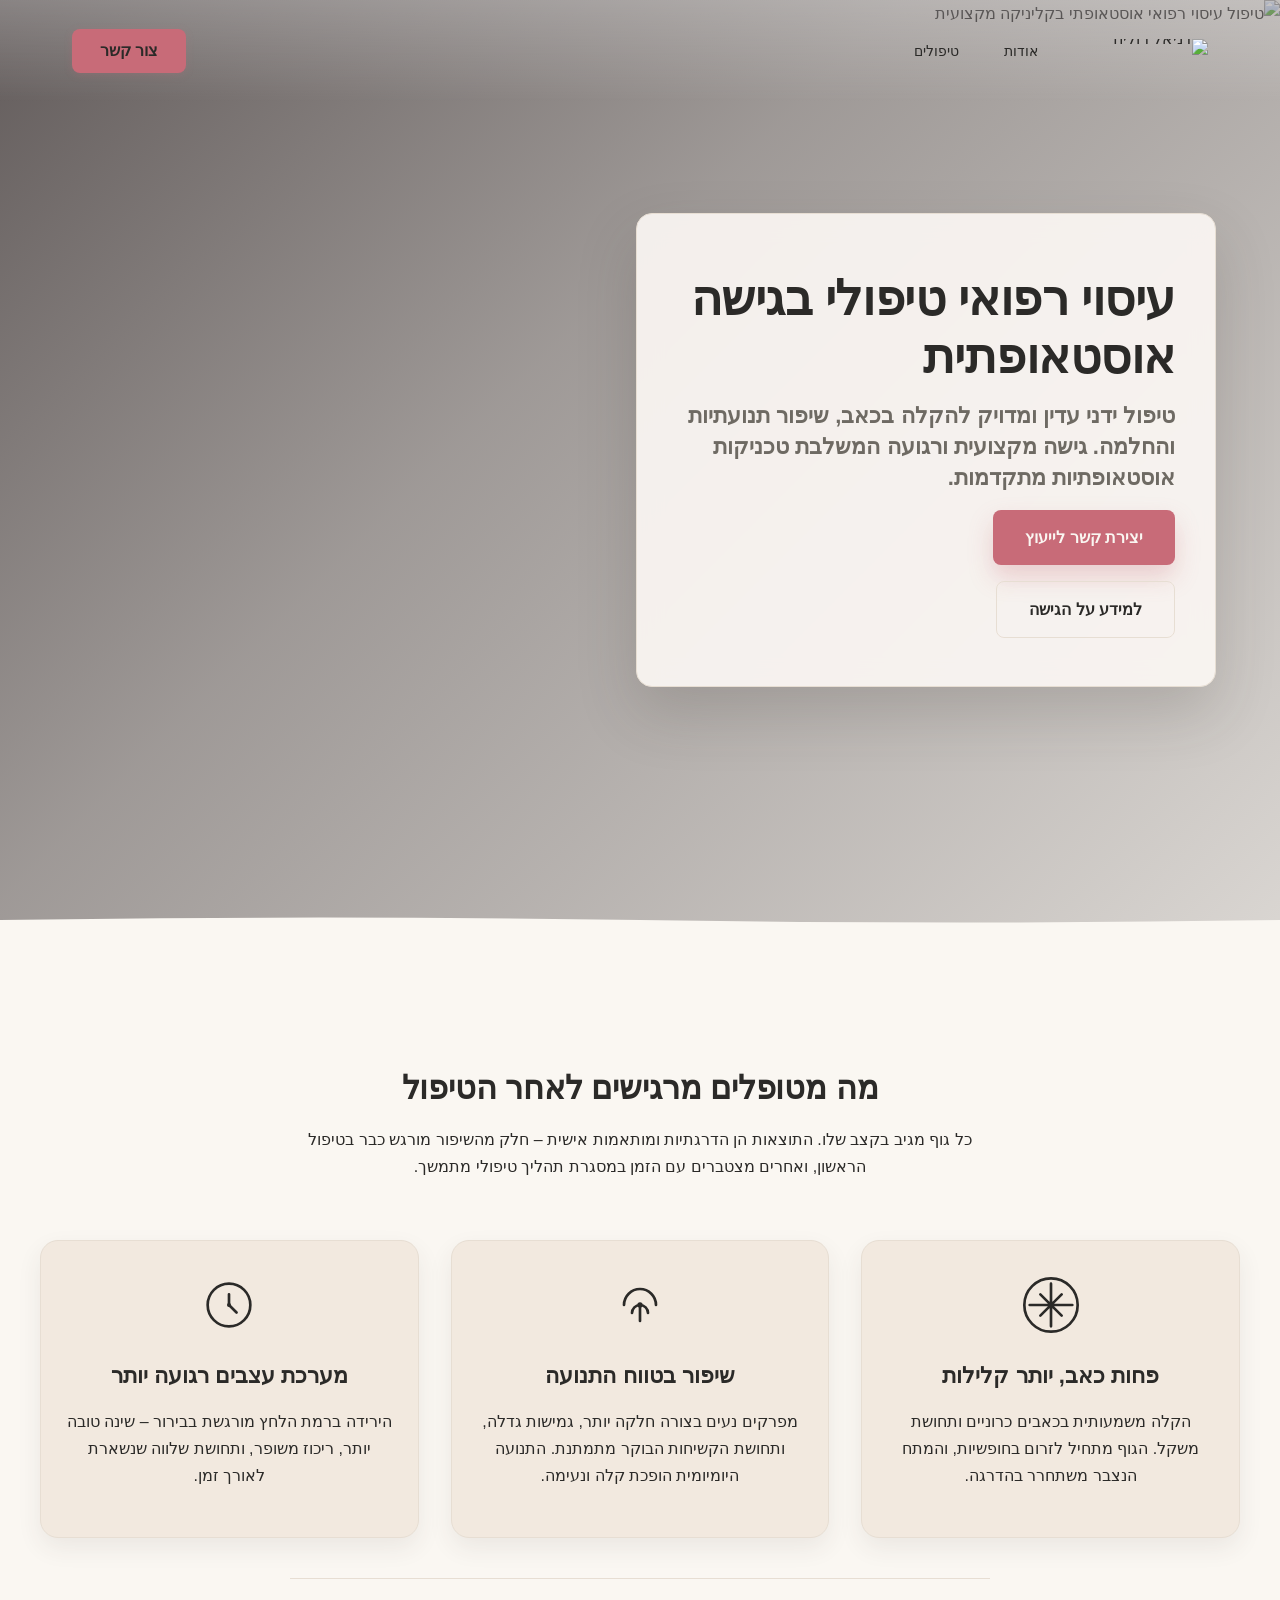
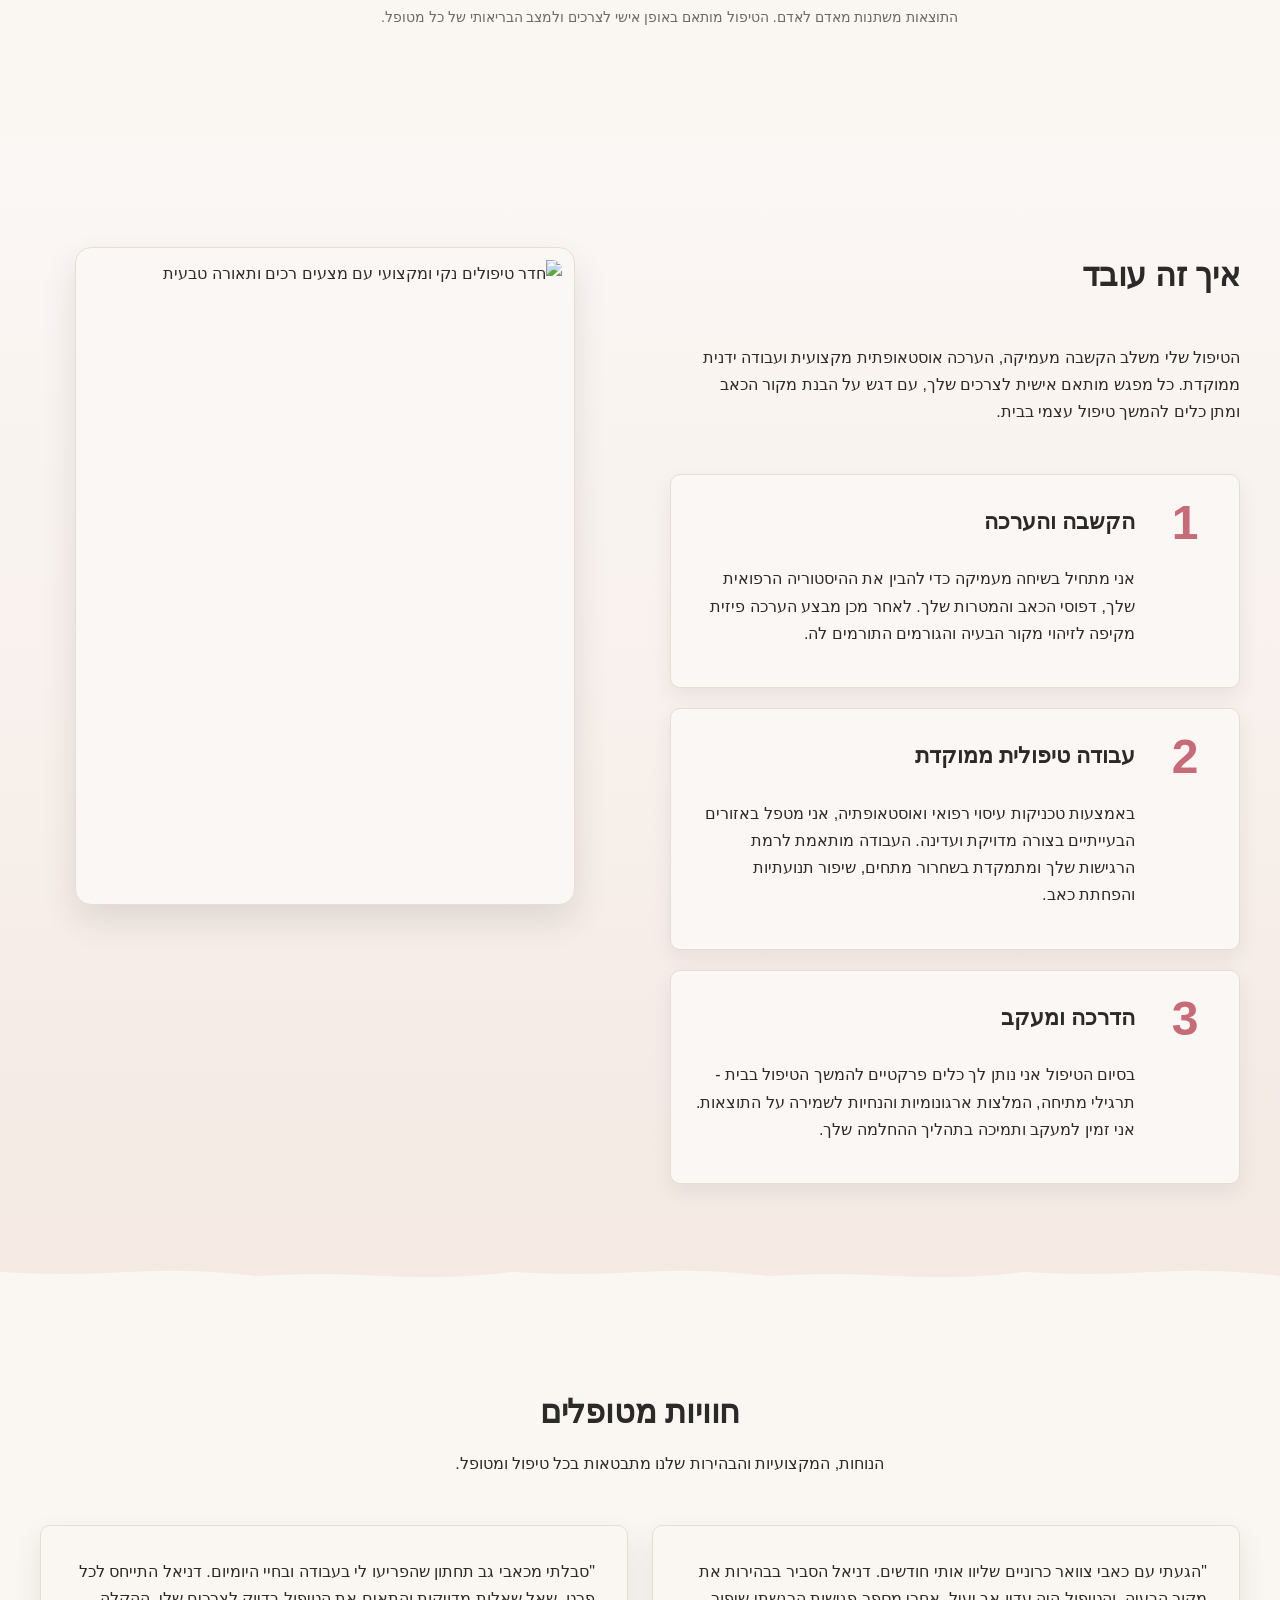
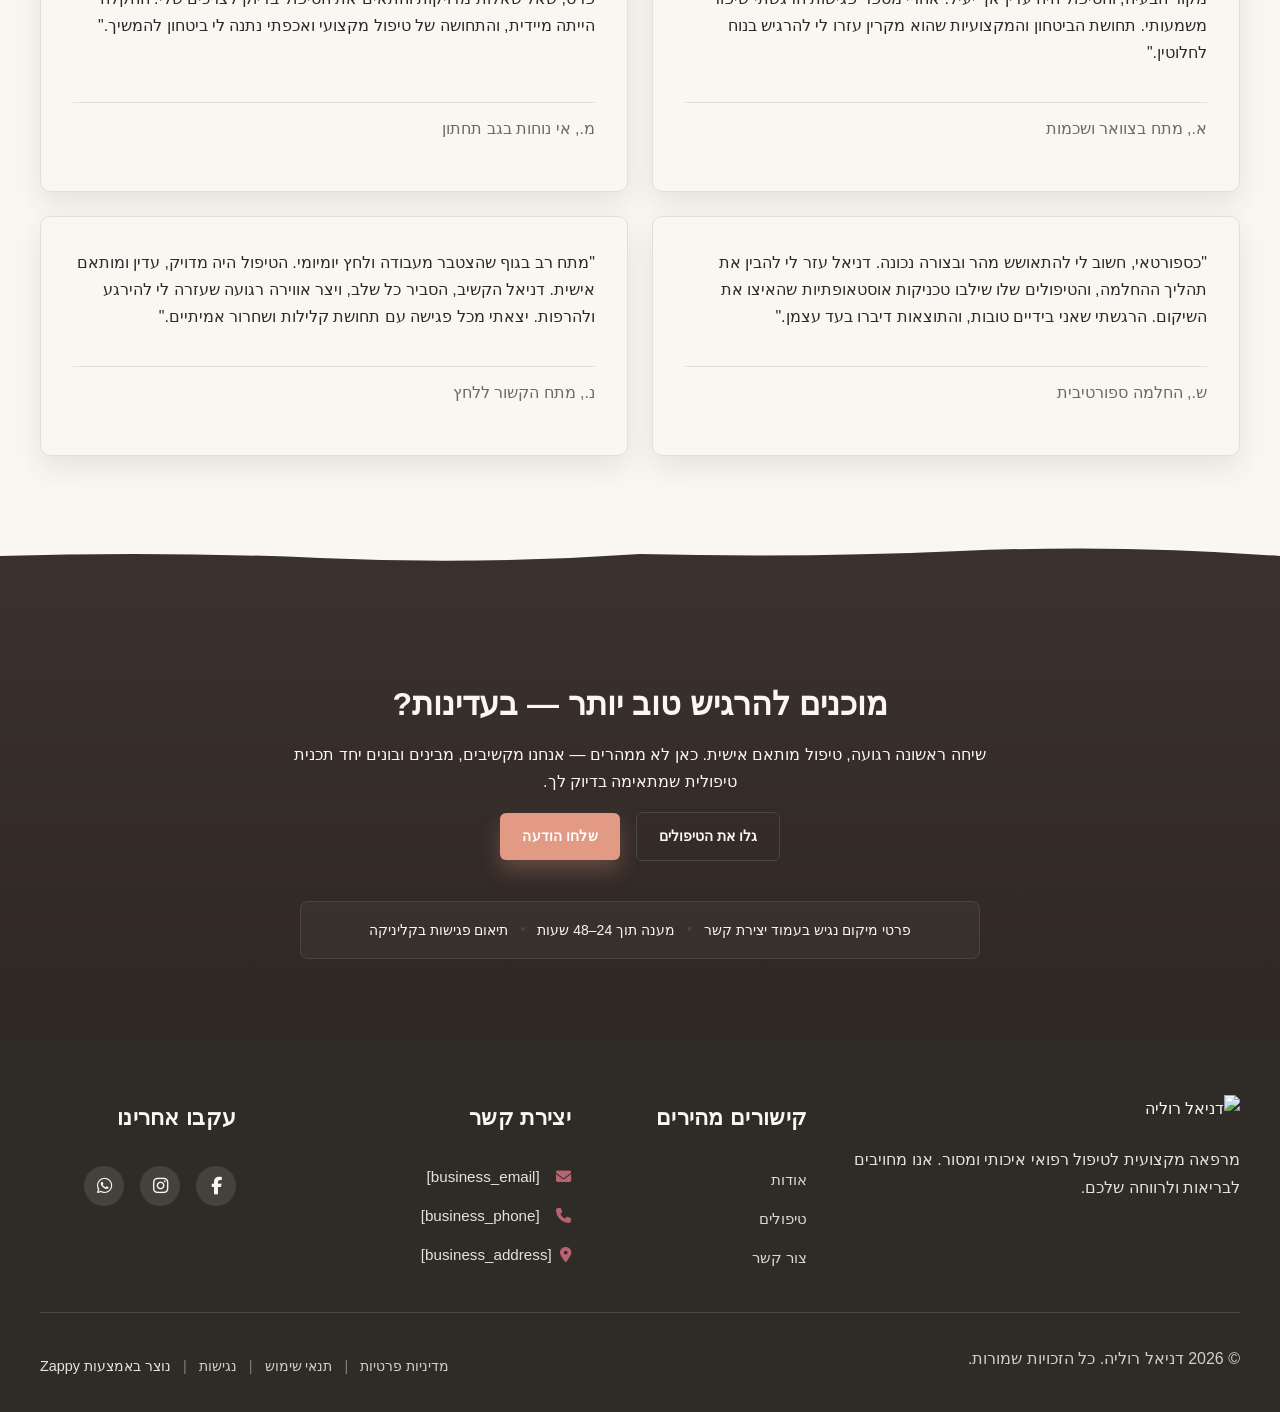
==== public/index.html @ 1a8e0700 "Background sync: Progressive GitHub Sync" ====
<!doctype html><html dir="rtl" lang="he"><head><meta charset="UTF-8"><meta content="width=device-width,initial-scale=1" name="viewport"><meta content="index, follow" name="robots"><title>עיסוי רפואי מקצועי לשחרור כאבים — דניאל רוליה</title><meta content="טיפול רפואי הוליסטי המשלב גישה אוסטאופתית לשחרור כאבים כרוניים. דניאל רוליה מציע עיסוי רפואי מקצועי עם מגע מרפא עדין ותוצאות מוכחות." name="description"><meta content="עיסוי רפואי, טיפול רפואי, עיסוי רפואי לכאבי גב כרוניים, גישה אוסטאופתית, דניאל רוליה" name="keywords"><link href="/assets/favicon.ico" rel="icon" type="image/x-icon"><link href="/assets/favicon-16x16.png" rel="icon" type="image/png" sizes="16x16"><link href="/assets/favicon-32x32.png" rel="icon" type="image/png" sizes="32x32"><link href="/assets/favicon-48x48.png" rel="icon" type="image/png" sizes="48x48"><link href="/assets/favicon-192x192.png" rel="icon" type="image/png" sizes="192x192"><link href="/assets/favicon-512x512.png" rel="icon" type="image/png" sizes="512x512"><link href="/assets/apple-touch-icon.png" rel="apple-touch-icon"><script>!function(){"use strict";var t="344cad9e-0083-41dc-92a2-0ba049e1d627",e="https://api.zappy5.com/api/analytics/track",a=18e5,n=2592e6,o=!0,i=!0,r=!0;var s=function(){var e="zappy_visitor_"+t,a=null;try{if(a=localStorage.getItem(e)){var o=JSON.parse(a),i=Date.now();if(i-o.created<n)return o.lastSeen=i,localStorage.setItem(e,JSON.stringify(o)),o.id}}catch(t){console.warn("Zappy Analytics: LocalStorage not available")}var r="zv_"+Date.now()+"_"+Math.random().toString(36).substr(2,9);try{localStorage.setItem(e,JSON.stringify({id:r,created:Date.now(),lastSeen:Date.now()}))}catch(t){}return r}(),c=function(){var e="zappy_session_"+t,n=null;try{if(n=sessionStorage.getItem(e)){var o=JSON.parse(n),i=Date.now();if(i-o.timestamp<a)return o.timestamp=i,sessionStorage.setItem(e,JSON.stringify(o)),o.id}}catch(t){console.warn("Zappy Analytics: SessionStorage not available")}var r="zs_"+Date.now()+"_"+Math.random().toString(36).substr(2,9);try{sessionStorage.setItem(e,JSON.stringify({id:r,timestamp:Date.now()}))}catch(t){}return r}();function l(a,n){n=n||{};var o={website_id:t,event_type:a,page_path:window.location.pathname,referrer:document.referrer||"direct",visitor_id:s,session_id:c,metadata:n};if(navigator.sendBeacon){var i=new Blob([JSON.stringify(o)],{type:"application/json"});navigator.sendBeacon(e,i)}else fetch(e,{method:"POST",headers:{"Content-Type":"application/json"},body:JSON.stringify(o),keepalive:!0}).catch(function(t){console.warn("Zappy Analytics: Failed to track event",t)})}o&&l("pageview",{title:document.title,url:window.location.href}),i&&document.addEventListener("click",function(t){var e=t.target;if("BUTTON"===e.tagName||e.closest("button")){var a="BUTTON"===e.tagName?e:e.closest("button");l("click",{element:"button",text:a.textContent.trim().substring(0,100),id:a.id||null,class:a.className||null})}else if("A"===e.tagName||e.closest("a")){var n="A"===e.tagName?e:e.closest("a");l("navigation",{element:"link",text:n.textContent.trim().substring(0,100),href:n.href,external:n.hostname!==window.location.hostname})}},!0),r&&document.addEventListener("submit",function(t){var e=t.target;l("form_submit",{form_id:e.id||null,form_name:e.name||null,form_action:e.action||null,form_method:e.method||"GET"})},!0);var d=Date.now();window.addEventListener("beforeunload",function(){l("page_unload",{time_on_page:Math.floor((Date.now()-d)/1e3),page_path:window.location.pathname})}),window.zappyAnalytics={track:l,getVisitorId:function(){return s},getSessionId:function(){return c}}}()</script><meta content="עיסוי רפואי מקצועי לשחרור כאבים — דניאל רוליה" property="og:title"><meta content="טיפול רפואי הוליסטי המשלב גישה אוסטאופתית לשחרור כאבים כרוניים. דניאל רוליה מציע עיסוי רפואי מקצועי עם מגע מרפא עדין ותוצאות מוכחות." property="og:description"><meta content="website" property="og:type"><meta content="he_IL" property="og:locale"><meta content="summary_large_image" name="twitter:card"><meta content="עיסוי רפואי מקצועי לשחרור כאבים — דניאל רוליה" name="twitter:title"><meta content="טיפול רפואי הוליסטי המשלב גישה אוסטאופתית לשחרור כאבים כרוניים. דניאל רוליה מציע עיסוי רפואי מקצועי עם מגע מרפא עדין ותוצאות מוכחות." name="twitter:description"><link href="https://cdnjs.cloudflare.com/ajax/libs/font-awesome/6.4.0/css/all.min.css" rel="stylesheet"><link href="/assets/favicon.ico" rel="icon" type="image/x-icon"><link href="/assets/favicon-16x16.png" rel="icon" type="image/png" sizes="16x16"><link href="/assets/favicon-32x32.png" rel="icon" type="image/png" sizes="32x32"><link href="/assets/favicon-48x48.png" rel="icon" type="image/png" sizes="48x48"><link href="/assets/favicon-192x192.png" rel="icon" type="image/png" sizes="192x192"><link href="/assets/favicon-512x512.png" rel="icon" type="image/png" sizes="512x512"><link href="/assets/apple-touch-icon.png" rel="apple-touch-icon"><link href="https://cdn.jsdelivr.net/npm/vanilla-cookieconsent@3/dist/cookieconsent.css" rel="stylesheet"><script src="https://cdn.jsdelivr.net/npm/vanilla-cookieconsent@3/dist/cookieconsent.umd.js"></script><script src="https://cdn.jsdelivr.net/gh/mickidum/acc_toolbar/acctoolbar/acctoolbar.min.js"></script><link href="/styles.css" rel="stylesheet"><style id="zappy-dropdown-submenu-styles">#navMenu li:has(.sub-menu),.nav-menu li:has(.sub-menu),.navbar li:has(.sub-menu),nav li:has(.sub-menu){position:relative}#navMenu .sub-menu,.nav-menu .sub-menu,.navbar .sub-menu,nav .sub-menu{display:block!important;position:absolute!important;top:100%;left:0;min-width:220px;background:#fff;border-radius:8px;box-shadow:0 8px 25px rgba(0,0,0,.15);padding:8px 0;opacity:0;visibility:hidden;transform:translateY(10px);transition:all .3s ease;z-index:1000;list-style:none;pointer-events:none}#navMenu li:hover>.sub-menu,.nav-menu li:hover>.sub-menu,.navbar li:hover>.sub-menu,nav li:hover>.sub-menu{opacity:1!important;visibility:visible!important;transform:translateY(0)!important;pointer-events:auto!important}.sub-menu li{list-style:none;margin:0;padding:0}.sub-menu a{display:block!important;padding:10px 16px!important;color:var(--text-dark,#333)!important;font-weight:500;text-decoration:none;white-space:nowrap;transition:background-color .2s}.sub-menu a:hover{background-color:#f5f5f5}[dir=rtl] .nav-menu .sub-menu,[dir=rtl] .navbar .sub-menu,[dir=rtl] nav .sub-menu,html[lang=ar] .nav-menu .sub-menu,html[lang=ar] .navbar .sub-menu,html[lang=ar] nav .sub-menu,html[lang=he] .nav-menu .sub-menu,html[lang=he] .navbar .sub-menu,html[lang=he] nav .sub-menu{left:auto!important;right:0!important}.sub-menu:empty,.sub-menu:not(:has(li)),.sub-menu:not(:has(li:not(.zappy-hidden-menu-item))){display:none!important;opacity:0!important;visibility:hidden!important;pointer-events:none!important}li:has(.menu-group-title):hover>.sub-menu{opacity:1!important;visibility:visible!important;transform:translateY(0)!important;pointer-events:auto!important}#navMenu>li>.menu-group-title,.nav-menu>li>.menu-group-title{display:inline-block;padding:.5rem 1rem;cursor:default;user-select:none}@media (max-width:768px){#navMenu .sub-menu,.nav-menu .sub-menu,.navbar .sub-menu,nav .sub-menu{position:static!important;transform:none!important;box-shadow:none!important;background:0 0!important;max-height:0;overflow:hidden;opacity:0;visibility:hidden;transition:max-height .3s ease,opacity .3s ease;padding:0!important;border-radius:0!important}.sub-menu.mobile-expanded{max-height:500px!important;opacity:1!important;visibility:visible!important;padding:8px 0 8px 16px!important}[dir=rtl] .sub-menu.mobile-expanded,html[lang=he] .sub-menu.mobile-expanded{padding:8px 16px 8px 0!important}#navMenu li:hover>.sub-menu,.nav-menu li:hover>.sub-menu,.navbar li:hover>.sub-menu,nav li:hover>.sub-menu{opacity:0;visibility:hidden;pointer-events:none}#navMenu li>.sub-menu.mobile-expanded,.nav-menu li>.sub-menu.mobile-expanded,.navbar li>.sub-menu.mobile-expanded,nav li>.sub-menu.mobile-expanded{opacity:1!important;visibility:visible!important;pointer-events:auto!important}#navMenu li:has(.sub-menu),.nav-menu li:has(.sub-menu),.navbar li:has(.sub-menu),nav li:has(.sub-menu){display:flex!important;flex-wrap:wrap!important;align-items:center!important;position:relative!important;min-height:44px!important}#navMenu li:has(.sub-menu)>a,.nav-menu li:has(.sub-menu)>a,.navbar li:has(.sub-menu)>a,nav li:has(.sub-menu)>a{flex:1!important;min-width:0!important}#navMenu li:has(.sub-menu)>.menu-group-title,.nav-menu li:has(.sub-menu)>.menu-group-title,.navbar li:has(.sub-menu)>.menu-group-title,nav li:has(.sub-menu)>.menu-group-title{flex:1!important;min-width:0!important;padding:0!important;line-height:inherit!important}#navMenu li:has(.sub-menu)>.sub-menu,.nav-menu li:has(.sub-menu)>.sub-menu,.navbar li:has(.sub-menu)>.sub-menu,nav li:has(.sub-menu)>.sub-menu{flex-basis:100%!important;width:100%!important}#navMenu li:has(.sub-menu)>a [class*=arrow],#navMenu li:has(.sub-menu)>a [class*=chevron],.nav-menu li:has(.sub-menu)>a .fa-angle-down,.nav-menu li:has(.sub-menu)>a .fa-chevron-down,.nav-menu li:has(.sub-menu)>a [class*=arrow],.nav-menu li:has(.sub-menu)>a [class*=chevron],nav li:has(.sub-menu)>a [class*=arrow],nav li:has(.sub-menu)>a [class*=chevron]{display:none!important;visibility:hidden!important}.mobile-submenu-toggle{display:flex!important;align-items:center!important;justify-content:center!important;width:44px!important;height:auto!important;background:0 0!important;border:none!important;cursor:pointer!important;color:var(--text-dark)!important;position:static!important;flex-shrink:0!important;align-self:stretch!important;z-index:2!important;padding:0!important;margin:0!important}.mobile-submenu-toggle::after{content:''!important;width:0!important;height:0!important;border-left:6px solid transparent!important;border-right:6px solid transparent!important;border-top:7px solid currentColor!important;transition:transform .3s ease!important}.mobile-submenu-toggle.expanded::after{transform:rotate(180deg)!important}.sub-menu a{padding:10px 0!important;display:block!important;color:var(--text-dark)!important}.navbar .sub-menu li a,.zappy-products-dropdown .sub-menu a,nav.navbar .sub-menu li a{color:var(--text-dark)!important}}@media (min-width:769px){.mobile-submenu-toggle{display:none!important}}</style><style id="mobile-lang-menu-deployed-css">@media (max-width:768px){.lang-switcher,.nav-container .lang-switcher,.nav-cta-container .lang-switcher,.nav-ecommerce-icons .lang-switcher,.nav-icons-left .lang-switcher,.navbar .lang-switcher,.navbar .nav-cta-container .lang-switcher{display:none!important}.mobile-lang-menu{width:100%;border-top:1px solid rgba(128,128,128,.2);padding:8px 0 0 0;margin-top:8px}.mobile-lang-toggle{display:flex!important;align-items:center;justify-content:space-between;width:100%;padding:12px 16px;background:0 0;border:none;cursor:pointer;font-size:15px;color:inherit;font-family:inherit}.mobile-lang-toggle::after{content:'';display:inline-block;width:8px;height:8px;border-right:2px solid currentColor;border-bottom:2px solid currentColor;transform:rotate(45deg);transition:transform .3s ease;margin-left:8px}.mobile-lang-toggle.expanded::after{transform:rotate(-135deg)}.mobile-lang-options{max-height:0;overflow:hidden;transition:max-height .3s ease}.mobile-lang-options.expanded{max-height:300px}.mobile-lang-option{display:flex!important;align-items:center;gap:10px;padding:10px 24px;text-decoration:none;color:inherit;font-size:14px;font-family:inherit}.mobile-lang-option:hover{background:rgba(128,128,128,.1)}.mobile-lang-option.active{font-weight:600;opacity:.7;pointer-events:none}.mobile-lang-option img{width:20px;height:20px;border-radius:50%}}@media (min-width:769px){.mobile-lang-menu{display:none!important}}</style><style id="zappy-widget-visibility">#mic-access-tool-box,#mic-access-tool-general-button,#mic-init-access-tool #mic-access-tool-box,#mic-init-access-tool #mic-access-tool-general-button,#mic-init-access-tool .mic-access-tool-general-button,._access-icon,._access-menu,.mic-access-tool-box,.mic-access-tool-general-button,div[id*=mic-access-tool-box]{display:none!important;visibility:hidden!important;opacity:0!important;pointer-events:none!important}</style></head><body><nav class="navbar" dir="rtl"><button aria-label="Menu" class="mobile-toggle" id="mobileToggle"><svg viewbox="0 0 24 24" fill="none" height="24" width="24" class="hamburger-icon"><path d="M3 12h18M3 6h18M3 18h18" stroke="currentColor" stroke-width="2" stroke-linecap="round"></path></svg><svg viewbox="0 0 24 24" fill="none" height="24" width="24" class="close-icon" style="display:none"><path d="M18 6L6 18M6 6l12 12" stroke="currentColor" stroke-width="2" stroke-linecap="round"></path></svg></button><button aria-label="Call" class="phone-header-btn"><svg viewbox="0 0 24 24" fill="currentColor" height="20" width="20"><path d="M22 16.92v3a2 2 0 0 1-2.18 2 19.79 19.79 0 0 1-8.63-3.07 19.5 19.5 0 0 1-6-6 19.79 19.79 0 0 1-3.07-8.67A2 2 0 0 1 4.11 2h3a2 2 0 0 1 2 1.72 12.84 12.84 0 0 0 .7 2.81 2 2 0 0 1-.45 2.11L8.09 9.91a16 16 0 0 0 6 6l1.27-1.27a2 2 0 0 1 2.11-.45 12.84 12.84 0 0 0 2.81.7A2 2 0 0 1 22 16.92z"></path></svg></button><div class="nav-container"><div class="nav-right-group"><div class="nav-brand"><a href="/" class="logo-link"><img alt="דניאל רוליה" src="/assets/business-logo.webp" class="logo"></a></div><ul class="nav-menu" id="navMenu"><li><a href="/about">אודות</a></li><li><a href="/treatments">טיפולים</a></li></ul></div><div class="nav-cta-container"><a href="/contact" class="nav-cta-btn">צור קשר</a></div></div></nav><script>window.addEventListener("load",function(){const e=document.querySelector(".navbar, nav, header");if(!e)return void console.log("[Navbar] Navbar element not found");let t=document.getElementById("mobileToggle")||document.querySelector(".mobile-toggle")||document.querySelector(".hamburger")||document.querySelector(".hamburger-menu")||document.querySelector(".menu-toggle")||document.querySelector(".burger-menu")||document.querySelector('[aria-label="Menu"]')||document.querySelector('[aria-label="תפריט"]');const o=document.querySelector(".phone-header-btn"),n=window.getComputedStyle(e);let r=n.backgroundColor;if(console.log("[Navbar] Initial navbar background:",r),"transparent"===r||"rgba(0, 0, 0, 0)"===r||r.startsWith("rgba")&&r.includes(", 0)")){const e=n.backgroundImage;if(e&&"none"!==e)console.log("[Navbar] Navbar has background image/gradient, using dark text"),r="rgb(240, 240, 240)";else{const e=window.getComputedStyle(document.body).backgroundColor;console.log("[Navbar] Navbar transparent, using body background:",e),r=e}}const i=r.match(/\d+/g);if(i&&i.length>=3){const e=(.299*parseInt(i[0])+.587*parseInt(i[1])+.114*parseInt(i[2]))/255;console.log("[Navbar] Mobile button colors preserved from Claude CSS (luminance:",e.toFixed(2)+")");const n=document.createElement("style");n.id="zappy-mobile-nav-fix";document.documentElement.lang;document.documentElement.dir,n.textContent='\n        /* Hide mobile buttons on desktop, show only on mobile */\n        @media (min-width: 769px) {\n          .mobile-toggle,\n          .phone-header-btn {\n            display: none !important;\n          }\n        }\n        \n        /* Show and position mobile buttons correctly on mobile */\n        @media (max-width: 768px) {\n          .mobile-toggle,\n          .phone-header-btn {\n            position: absolute !important;\n            top: 50% !important;\n            transform: translateY(-50%) !important;\n            z-index: 1001 !important;\n            display: flex !important;\n            align-items: center !important;\n            justify-content: center !important;\n            width: 36px !important;\n            height: 36px !important;\n            border-radius: 50% !important;\n            border: none !important;\n            cursor: pointer !important;\n            padding: 6px !important;\n            background: none !important;\n            color: var(--nav-text, var(--text-dark)) !important;\n          }\n          \n          /* LTR positioning (default): hamburger LEFT, phone RIGHT */\n          html:not([dir="rtl"]):not([lang="he"]):not([lang="ar"]) .mobile-toggle,\n          html[dir="ltr"] .mobile-toggle {\n            left: 12px !important;\n            right: auto !important;\n          }\n          html:not([dir="rtl"]):not([lang="he"]):not([lang="ar"]) .phone-header-btn,\n          html[dir="ltr"] .phone-header-btn {\n            right: 12px !important;\n            left: auto !important;\n          }\n          \n          /* RTL positioning: hamburger RIGHT, phone LEFT */\n          html[dir="rtl"] .mobile-toggle,\n          html[lang="he"] .mobile-toggle,\n          html[lang="ar"] .mobile-toggle {\n            right: 12px !important;\n            left: auto !important;\n          }\n          html[dir="rtl"] .phone-header-btn,\n          html[lang="he"] .phone-header-btn,\n          html[lang="ar"] .phone-header-btn {\n            left: 12px !important;\n            right: auto !important;\n          }\n          \n          /* CRITICAL: Ensure nav-container has min-height on mobile */\n          /* All children are positioned absolutely/fixed on mobile, so height:auto collapses to 0 */\n          .nav-container {\n            min-height: 70px !important;\n            position: relative !important;\n          }\n          \n          /* Ensure SVG icons are properly sized and inherit color */\n          .mobile-toggle svg,\n          .phone-header-btn svg {\n            width: 24px !important;\n            height: 24px !important;\n            /* Don\'t force display - let JavaScript control hamburger/close toggle */\n          }\n          \n          /* Reset nav-cta-container on mobile - remove desktop box-shadow/padding */\n          /* that creates a visible ghost box when CTA button is hidden */\n          .nav-cta-container {\n            box-shadow: none !important;\n            padding: 0 !important;\n          }\n          \n          /* Hide nav-cta-container entirely on mobile when there\'s no lang-switcher */\n          /* (only the CTA button is inside, and it\'s hidden on mobile) */\n          .nav-cta-container:not(:has(.lang-switcher)) {\n            display: none !important;\n          }\n          \n          /* CRITICAL: Prevent hero image fade gradient from bleeding over headline text */\n          /* The .image-fade-gradient has bottom: -30px (extends below parent) */\n          /* On mobile stacked layout, this overlaps the h1 text below the image */\n          .hero-image-column {\n            overflow: hidden !important;\n          }\n          .image-fade-gradient {\n            bottom: 0 !important;\n          }\n          \n          /* Hide desktop language switcher on mobile - hamburger menu handles it */\n          /* High specificity to override stored CSS */\n          .lang-switcher,\n          .nav-cta-container .lang-switcher,\n          .nav-container .lang-switcher,\n          .navbar .lang-switcher,\n          .navbar .nav-cta-container .lang-switcher {\n            display: none !important;\n          }\n        }\n      ';const r=document.getElementById("zappy-mobile-nav-fix");r&&r.remove(),document.head.appendChild(n),console.log("[Navbar] Critical CSS injected for mobile nav positioning");const l=window.innerWidth<=768;if(t){const e=t.querySelector(".hamburger-icon"),o=t.querySelector(".close-icon");e&&(e.style.setProperty("width","24px","important"),e.style.setProperty("height","24px","important"),e.style.setProperty("display","block","important")),o&&(o.style.setProperty("width","24px","important"),o.style.setProperty("height","24px","important"),o.style.setProperty("display","none","important")),l?(t.style.setProperty("position","absolute","important"),t.style.setProperty("top","50%","important"),t.style.setProperty("transform","translateY(-50%)","important"),t.style.setProperty("z-index","1001","important"),t.style.removeProperty("left"),t.style.removeProperty("right"),console.log("[Navbar] Mobile toggle positioning applied (mobile viewport)")):(t.style.removeProperty("position"),t.style.removeProperty("top"),t.style.removeProperty("transform"),t.style.removeProperty("z-index"),t.style.removeProperty("left"),t.style.removeProperty("right"),console.log("[Navbar] Desktop viewport - cleared mobile toggle inline positioning"))}if(o){const e=o.querySelector("svg");e&&(e.style.width="24px",e.style.height="24px",e.setAttribute("width","24"),e.setAttribute("height","24")),l?(o.style.setProperty("position","absolute","important"),o.style.setProperty("top","50%","important"),o.style.setProperty("transform","translateY(-50%)","important"),o.style.setProperty("z-index","1001","important"),o.style.removeProperty("left"),o.style.removeProperty("right"),console.log("[Navbar] Phone button positioning applied (mobile viewport)")):(o.style.removeProperty("position"),o.style.removeProperty("top"),o.style.removeProperty("transform"),o.style.removeProperty("z-index"),o.style.removeProperty("left"),o.style.removeProperty("right"),console.log("[Navbar] Desktop viewport - cleared phone button inline positioning"))}}else console.log("[Navbar] Could not parse background color:",r);t=document.getElementById("mobileToggle")||document.querySelector(".mobile-toggle")||document.querySelector(".hamburger")||document.querySelector(".hamburger-menu")||document.querySelector(".menu-toggle")||document.querySelector(".burger-menu")||document.querySelector('[aria-label="Menu"]')||document.querySelector('[aria-label="תפריט"]');const l=document.getElementById("navMenu")||document.querySelector(".nav-menu")||document.querySelector(".nav-links")||document.querySelector("nav ul:not(.submenu)");if(!t||!l)return void console.log("[Navbar] Mobile toggle or menu not found:",{toggle:!!t,menu:!!l});l.id||(l.id="navMenu"),console.log("[Navbar] Initializing mobile menu...");const a=t.cloneNode(!0);t.parentNode.replaceChild(a,t),a.addEventListener("click",function(e){e.preventDefault(),e.stopPropagation();const t=this.querySelector(".hamburger-icon"),o=this.querySelector(".close-icon");l.classList.contains("active")?(l.classList.remove("active"),t&&t.style.setProperty("display","block","important"),o&&o.style.setProperty("display","none","important"),document.body.style.overflow="",console.log("[Navbar] Menu closed")):(l.classList.add("active"),t&&t.style.setProperty("display","none","important"),o&&o.style.setProperty("display","block","important"),document.body.style.overflow="hidden",console.log("[Navbar] Menu opened"))}),l.querySelectorAll("a").forEach(function(e){e.addEventListener("click",function(){if("#"===this.getAttribute("href"))return;const e=a.querySelector(".hamburger-icon"),t=a.querySelector(".close-icon");l.classList.remove("active"),e&&e.style.setProperty("display","block","important"),t&&t.style.setProperty("display","none","important"),document.body.style.overflow="",console.log("[Navbar] Menu closed (link clicked)")})});var s=l.querySelectorAll(".dropdown-toggle");s.forEach(function(e){e.addEventListener("click",function(e){e.preventDefault(),e.stopPropagation();var t=this.closest(".nav-dropdown");t&&(t.parentNode.querySelectorAll(".nav-dropdown.open").forEach(function(e){e!==t&&e.classList.remove("open")}),t.classList.toggle("open"),console.log("[Navbar] Dropdown toggled:",t.classList.contains("open")?"open":"closed"))})}),document.addEventListener("click",function(e){e.target.closest(".nav-dropdown")||document.querySelectorAll(".nav-dropdown.open").forEach(function(e){e.classList.remove("open")})}),console.log("[Navbar] Dropdown handlers initialized for "+s.length+" dropdowns"),o&&o.addEventListener("click",function(){const e=document.querySelectorAll('a[href^="tel:"]'),t=e.length>0?e[0].getAttribute("href").replace("tel:",""):"[business_phone]";window.location.href="tel:"+t,console.log("[Navbar] Phone button clicked")}),console.log("[Navbar] Mobile menu initialized successfully");const p=function(){const e=document.querySelector(".whatsapp-float");e&&(window.innerWidth>=769?(e.style.setProperty("display","none","important"),e.style.setProperty("visibility","hidden","important"),e.style.setProperty("opacity","0","important"),e.style.setProperty("pointer-events","none","important"),console.log("[WhatsApp] Button hidden on desktop")):(e.style.removeProperty("display"),e.style.removeProperty("visibility"),e.style.removeProperty("opacity"),e.style.removeProperty("pointer-events"),console.log("[WhatsApp] Button visible on mobile")))};let c;p(),window.addEventListener("resize",function(){clearTimeout(c),c=setTimeout(p,100)})})</script><main><section class="index-hero-section" data-layout-spec="בית-hero" data-hero-type="fullscreen-scrim"><div class="index-hero-section__bg-wrapper"><img alt="טיפול עיסוי רפואי אוסטאופתי בקליניקה מקצועית" src="/assets/site-index-hero-bg.webp" class="index-hero-section__bg-image" data-context="Bright, high-key therapeutic massage clinic scene showing professional hands applying gentle osteopathic technique on a patient covered with clean white towel and linen. Warm natural lighting from window, minimal modern clinic interior with cream walls, peaceful atmosphere. Focus on the careful hand placement demonstrating medical precision and gentle care. High-key photography with soft shadows, professional medical setting with warm white balance. Shot from side angle showing both practitioner hands and treatment area." data-hero-bg="true" data-placeholder="index-hero-bg" height="1080" width="1920"><div class="index-hero-section__scrim" aria-hidden="true"></div></div><div class="index-hero-section__content-wrapper"><div class="index-hero-section__overlay-card"><h1 class="index-hero-section__headline">עיסוי רפואי טיפולי בגישה אוסטאופתית</h1><h3 class="index-hero-section__subtitle">טיפול ידני עדין ומדויק להקלה בכאב, שיפור תנועתיות והחלמה. גישה מקצועית ורגועה המשלבת טכניקות אוסטאופתיות מתקדמות.</h3><div class="index-hero-section__cta-group"><a href="/contact" class="index-hero-section__btn-primary">יצירת קשר לייעוץ</a><a href="/about" class="index-hero-section__btn-secondary">למידע על הגישה</a></div></div></div><div class="index-hero-section__divider-wrapper"><svg viewbox="0 0 1200 80" xmlns="http://www.w3.org/2000/svg" aria-hidden="true" data-no-icon-edit="true" preserveaspectratio="none"><defs><linearGradient id="index-hero-divider-gradient" x1="0%" x2="0%" y1="0%" y2="100%"><stop offset="0%" style="stop-color:#FAF7F2"></stop><stop offset="100%" style="stop-color:#FAF7F2;stop-opacity:1"></stop></linearGradient></defs><path d="M0,80 L0,20 Q300,15 600,20 T1200,20 L1200,80 Z" fill="var(--bg-light)"></path></svg></div></section><section class="index-benefits-section" data-layout-spec="בית-benefits"><div class="index-benefits-container"><div class="index-benefits-header"><h2>מה מטופלים מרגישים לאחר הטיפול</h2><p>כל גוף מגיב בקצב שלו. התוצאות הן הדרגתיות ומותאמות אישית – חלק מהשיפור מורגש כבר בטיפול הראשון, ואחרים מצטברים עם הזמן במסגרת תהליך טיפולי מתמשך.</p></div><div class="index-benefits-grid"><div class="index-benefits-card"><div class="index-benefits-icon" data-element-type="icon" data-icon-type="svg"><svg viewbox="0 0 48 48" xmlns="http://www.w3.org/2000/svg" fill="none"><path d="M24 8v32M8 24h32M16 16l16 16M32 16L16 32" stroke="currentColor" stroke-width="2" stroke-linecap="round"></path><circle cx="24" cy="24" fill="none" r="20" stroke="currentColor" stroke-width="2"></circle></svg></div><h3>פחות כאב, יותר קלילות</h3><p>הקלה משמעותית בכאבים כרוניים ותחושת משקל. הגוף מתחיל לזרום בחופשיות, והמתח הנצבר משתחרר בהדרגה.</p></div><div class="index-benefits-card"><div class="index-benefits-icon" data-element-type="icon" data-icon-type="svg"><svg viewbox="0 0 48 48" xmlns="http://www.w3.org/2000/svg" fill="none"><path d="M12 24c0-6.627 5.373-12 12-12s12 5.373 12 12" stroke="currentColor" stroke-width="2" stroke-linecap="round"></path><path d="M18 30c0-3.314 2.686-6 6-6s6 2.686 6 6" stroke="currentColor" stroke-width="2" stroke-linecap="round"></path><circle cx="24" cy="24" fill="currentColor" r="2"></circle><path d="M24 24v12" stroke="currentColor" stroke-width="2" stroke-linecap="round"></path></svg></div><h3>שיפור בטווח התנועה</h3><p>מפרקים נעים בצורה חלקה יותר, גמישות גדלה, ותחושת הקשיחות הבוקר מתמתנת. התנועה היומיומית הופכת קלה ונעימה.</p></div><div class="index-benefits-card"><div class="index-benefits-icon" data-element-type="icon" data-icon-type="svg"><svg viewbox="0 0 48 48" xmlns="http://www.w3.org/2000/svg" fill="none"><path d="M24 8c-8.837 0-16 7.163-16 16s7.163 16 16 16 16-7.163 16-16S32.837 8 24 8z" stroke="currentColor" stroke-width="2"></path><path d="M24 16v8l5.657 5.657" stroke="currentColor" stroke-width="2" stroke-linecap="round" stroke-linejoin="round"></path><circle cx="24" cy="24" fill="currentColor" r="1.5"></circle></svg></div><h3>מערכת עצבים רגועה יותר</h3><p>הירידה ברמת הלחץ מורגשת בבירור – שינה טובה יותר, ריכוז משופר, ותחושת שלווה שנשארת לאורך זמן.</p></div></div><div class="index-benefits-disclaimer"><p><small>התוצאות משתנות מאדם לאדם. הטיפול מותאם באופן אישי לצרכים ולמצב הבריאותי של כל מטופל.</small></p></div></div><div class="index-benefits-divider-wrapper"><svg viewbox="0 0 1200 60" xmlns="http://www.w3.org/2000/svg" aria-hidden="true" data-no-icon-edit="true" preserveaspectratio="none"><path d="M0,60 L0,30 Q60,28 120,30 T240,28 Q300,30 360,28 T480,30 Q540,28 600,30 T720,28 Q780,30 840,28 T960,30 Q1020,28 1080,30 T1200,28 L1200,60 Z" fill="#FBF7F4"></path></svg></div></section><section class="index-process-section" data-layout-spec="בית-process"><div class="index-process-container"><div class="index-process-content"><h2>איך זה עובד</h2><p class="index-process-intro">הטיפול שלי משלב הקשבה מעמיקה, הערכה אוסטאופתית מקצועית ועבודה ידנית ממוקדת. כל מפגש מותאם אישית לצרכים שלך, עם דגש על הבנת מקור הכאב ומתן כלים להמשך טיפול עצמי בבית.</p><div class="index-process-steps"><article class="index-process-step-card"><div class="index-process-step-number">1</div><div class="index-process-step-content"><h3>הקשבה והערכה</h3><p>אני מתחיל בשיחה מעמיקה כדי להבין את ההיסטוריה הרפואית שלך, דפוסי הכאב והמטרות שלך. לאחר מכן מבצע הערכה פיזית מקיפה לזיהוי מקור הבעיה והגורמים התורמים לה.</p></div></article><article class="index-process-step-card"><div class="index-process-step-number">2</div><div class="index-process-step-content"><h3>עבודה טיפולית ממוקדת</h3><p>באמצעות טכניקות עיסוי רפואי ואוסטאופתיה, אני מטפל באזורים הבעייתיים בצורה מדויקת ועדינה. העבודה מותאמת לרמת הרגישות שלך ומתמקדת בשחרור מתחים, שיפור תנועתיות והפחתת כאב.</p></div></article><article class="index-process-step-card"><div class="index-process-step-number">3</div><div class="index-process-step-content"><h3>הדרכה ומעקב</h3><p>בסיום הטיפול אני נותן לך כלים פרקטיים להמשך הטיפול בבית - תרגילי מתיחה, המלצות ארגונומיות והנחיות לשמירה על התוצאות. אני זמין למעקב ותמיכה בתהליך ההחלמה שלך.</p></div></article></div></div><div class="index-process-image-column"><div class="index-process-image-card"><img alt="חדר טיפולים נקי ומקצועי עם מצעים רכים ותאורה טבעית" src="/assets/site-index-process-image-1.webp" data-context="Clean, minimalist therapeutic massage treatment room detail showing soft cream-colored linens on a massage table, gentle natural lighting from a window, warm beige walls, professional hands arranging fresh towels or preparing for treatment, calm and sterile medical aesthetic with warm pastel tones, shallow depth of field, peaceful and professional atmosphere" data-placeholder="index-process-image-1" height="800" width="600"></div></div></div><div class="index-process-divider-wrapper"><svg viewbox="0 0 1200 60" xmlns="http://www.w3.org/2000/svg" aria-hidden="true" data-no-icon-edit="true" preserveaspectratio="none"><path d="M0,60 L0,28 Q60,32 120,28 T240,32 Q300,28 360,32 T480,28 Q540,32 600,28 T720,32 Q780,28 840,32 T960,28 Q1020,32 1080,28 T1200,32 L1200,60 Z" fill="var(--bg-light)"></path></svg></div></section><section class="index-testimonials-section" data-layout-spec="בית-testimonials"><div class="index-testimonials-container"><div class="index-testimonials-header"><h2>חוויות מטופלים</h2><p>הנוחות, המקצועיות והבהירות שלנו מתבטאות בכל טיפול ומטופל.</p></div><div class="index-testimonials-grid"><div class="index-testimonial-card"><p class="index-testimonial-quote">"הגעתי עם כאבי צוואר כרוניים שליוו אותי חודשים. דניאל הסביר בבהירות את מקור הבעיה, והטיפול היה עדין אך יעיל. אחרי מספר פגישות הרגשתי שיפור משמעותי. תחושת הביטחון והמקצועיות שהוא מקרין עזרו לי להרגיש בנוח לחלוטין."</p><p class="index-testimonial-attribution">א., מתח בצוואר ושכמות</p></div><div class="index-testimonial-card"><p class="index-testimonial-quote">"סבלתי מכאבי גב תחתון שהפריעו לי בעבודה ובחיי היומיום. דניאל התייחס לכל פרט, שאל שאלות מדויקות והתאים את הטיפול בדיוק לצרכים שלי. ההקלה הייתה מיידית, והתחושה של טיפול מקצועי ואכפתי נתנה לי ביטחון להמשיך."</p><p class="index-testimonial-attribution">מ., אי נוחות בגב תחתון</p></div><div class="index-testimonial-card"><p class="index-testimonial-quote">"כספורטאי, חשוב לי להתאושש מהר ובצורה נכונה. דניאל עזר לי להבין את תהליך ההחלמה, והטיפולים שלו שילבו טכניקות אוסטאופתיות שהאיצו את השיקום. הרגשתי שאני בידיים טובות, והתוצאות דיברו בעד עצמן."</p><p class="index-testimonial-attribution">ש., החלמה ספורטיבית</p></div><div class="index-testimonial-card"><p class="index-testimonial-quote">"מתח רב בגוף שהצטבר מעבודה ולחץ יומיומי. הטיפול היה מדויק, עדין ומותאם אישית. דניאל הקשיב, הסביר כל שלב, ויצר אווירה רגועה שעזרה לי להירגע ולהרפות. יצאתי מכל פגישה עם תחושת קלילות ושחרור אמיתיים."</p><p class="index-testimonial-attribution">נ., מתח הקשור ללחץ</p></div></div></div><div class="index-testimonials-divider-wrapper"><svg viewbox="0 0 1200 80" xmlns="http://www.w3.org/2000/svg" aria-hidden="true" data-no-icon-edit="true" preserveaspectratio="none"><defs><linearGradient id="testimonials-gradient" x1="0%" x2="0%" y1="0%" y2="100%"><stop offset="0%" style="stop-color:#F4E9E3;stop-opacity:1"></stop><stop offset="100%" style="stop-color:#E9C9BE;stop-opacity:1"></stop></linearGradient></defs><path d="M0,80 L0,40 Q150,35 300,42 T600,38 Q750,42 900,35 T1200,40 L1200,80 Z" fill="#3A312E"></path></svg></div></section><section class="index-cta-section" data-layout-spec="בית-cta"><div class="index-cta-container"><h2 class="index-cta-heading">מוכנים להרגיש טוב יותר — בעדינות?</h2><p class="index-cta-text">שיחה ראשונה רגועה, טיפול מותאם אישית. כאן לא ממהרים — אנחנו מקשיבים, מבינים ובונים יחד תכנית טיפולית שמתאימה בדיוק לך.</p><div class="index-cta-buttons"><a href="/contact" class="btn-primary index-cta-btn-primary">שלחו הודעה</a><a href="/treatments" class="btn-secondary index-cta-btn-secondary">גלו את הטיפולים</a></div><div class="index-cta-info-strip"><span class="index-cta-info-item">תיאום פגישות בקליניקה</span><span class="index-cta-info-divider">•</span><span class="index-cta-info-item">מענה תוך 24–48 שעות</span><span class="index-cta-info-divider">•</span><span class="index-cta-info-item">פרטי מיקום נגיש בעמוד יצירת קשר</span></div></div></section></main><footer class="site-footer"><div class="footer-container"><div class="footer-top"><div class="footer-column footer-about"><img alt="דניאל רוליה" src="/assets/business-logo.webp" class="logo"><p class="footer-description">מרפאה מקצועית לטיפול רפואי איכותי ומסור. אנו מחויבים לבריאות ולרווחה שלכם.</p></div><div class="footer-column footer-links"><h3 class="footer-heading">קישורים מהירים</h3><ul class="footer-nav"><li><a href="/about">אודות</a></li><li><a href="/treatments">טיפולים</a></li><li><a href="/contact">צור קשר</a></li></ul></div><div class="footer-column footer-contact"><h3 class="footer-heading">יצירת קשר</h3><ul class="contact-list"><li><i class="fas fa-envelope"></i><a href="mailto:[business_email]">[business_email]</a></li><li><i class="fas fa-phone"></i><a href="tel:[business_phone]">[business_phone]</a></li><li><a href="/"><i class="fas fa-map-marker-alt"></i><span>[business_address]</span></a></li></ul></div><div class="footer-column footer-social"><h3 class="footer-heading">עקבו אחרינו</h3><div class="social-links"><a href="[facebook_handle]" aria-label="Facebook"><i class="fab fa-facebook-f"></i></a><a href="[instagram_handle]" aria-label="Instagram"><i class="fab fa-instagram"></i></a><a href="[whatsapp_handle]" aria-label="WhatsApp"><i class="fab fa-whatsapp"></i></a></div></div></div><div class="footer-bottom"><div class="footer-bottom-content"><div class="copyright"><p>© 2026 דניאל רוליה. כל הזכויות שמורות.</p></div><div class="footer-legal"><a href="/privacy">מדיניות פרטיות</a><span class="separator">|</span><a href="/terms">תנאי שימוש</a><span class="separator">|</span><a href="/accessibility">נגישות</a><span class="separator">|</span><a href="https://zappy5.com" class="zappy-attribution" target="_blank">נוצר באמצעות Zappy</a></div></div></div></div></footer><a href="https://wa.me/[whatsapp_handle]" class="whatsapp-float" aria-label="WhatsApp"><i class="fab fa-whatsapp"></i></a><div data-integration="accessibility:toolbar"></div><script src="/script.js"></script><script id="zappy-mobile-submenu-script">!function(){function e(){if(window.innerWidth>768)return document.querySelectorAll(".mobile-submenu-toggle").forEach(function(e){e.remove()}),void document.querySelectorAll(".sub-menu.mobile-expanded").forEach(function(e){e.classList.remove("mobile-expanded")});document.querySelectorAll(".nav-menu li:has(.sub-menu), nav li:has(.sub-menu), .navbar li:has(.sub-menu), #navMenu li:has(.sub-menu)").forEach(function(e){if(!e.querySelector(".mobile-submenu-toggle")){var t=e.querySelector(".sub-menu"),n=e.querySelector(":scope > a");if(t&&n){var o=document.createElement("button");o.className="mobile-submenu-toggle",o.setAttribute("aria-label","Toggle submenu"),o.setAttribute("type","button"),n.insertAdjacentElement("afterend",o),o.addEventListener("click",function(e){e.preventDefault(),e.stopPropagation(),document.querySelectorAll(".sub-menu.mobile-expanded").forEach(function(e){if(e!==t){e.classList.remove("mobile-expanded");var n=e.parentElement.querySelector(".mobile-submenu-toggle");n&&n.classList.remove("expanded")}}),t.classList.toggle("mobile-expanded"),o.classList.toggle("expanded")})}}})}var t;"loading"===document.readyState?document.addEventListener("DOMContentLoaded",e):e(),window.addEventListener("resize",function(){clearTimeout(t),t=setTimeout(e,250)});var n=new MutationObserver(function(t){t.forEach(function(t){if("attributes"===t.type){var n=t.target;n.classList&&(n.classList.contains("active")||n.classList.contains("open"))&&setTimeout(e,100)}})});setTimeout(function(){document.querySelectorAll(".mobile-menu, .nav-menu, #navMenu, nav").forEach(function(e){n.observe(e,{attributes:!0,attributeFilter:["class","style"]})})},500)}()</script><script id="zappy-navbar-scroll-effect">!function(){var e=document.querySelector("nav.navbar,.navbar:not(.zappy-catalog-menu)"),t=document.querySelector(".zappy-catalog-menu,#zappy-catalog-menu");if(e){var r="rgba(47,44,40,0.85)",o=getComputedStyle(document.documentElement),a=(o.getPropertyValue("--text-dark").trim(),o.getPropertyValue("--text-light").trim()||"#ffffff");e.style.transition="background 0.3s ease,backdrop-filter 0.3s ease,-webkit-backdrop-filter 0.3s ease,box-shadow 0.3s ease",t&&(t.style.transition="background 0.3s ease,backdrop-filter 0.3s ease,-webkit-backdrop-filter 0.3s ease");var s="a,.navbar-brand,.navbar-brand a,.dropdown-toggle,.mobile-toggle,.phone-header-btn,.mobile-hamburger-btn,.mobile-close-btn,.mobile-submenu-toggle,.nav-link",n=["cart-link","login-link","nav-search-toggle","search-toggle"];window.addEventListener("scroll",v,{passive:!0}),window.addEventListener("resize",v,{passive:!0}),v();var l=document.querySelector('section[class*="hero"],[data-hero-type],main>section:first-child'),i=!1;if(l){var p=getComputedStyle(l),d=p.backgroundImage;if(d&&"none"!==d)if(-1!==d.indexOf("url(")){var c=p.backgroundColor.match(/\d+/g);i=!(c&&c.length>=3)||w(parseInt(c[0]),parseInt(c[1]),parseInt(c[2]))<.4}else if(-1!==d.indexOf("gradient")){var b=d.match(/rgba?\(\s*(\d+)\s*,\s*(\d+)\s*,\s*(\d+)/g);if(b&&b.length>0){for(var y=0,g=0;g<b.length;g++){var m=b[g].match(/\d+/g);y+=w(parseInt(m[0]),parseInt(m[1]),parseInt(m[2]))}i=y/b.length<.4}else i=!0}else i=!0;else{var u=p.backgroundColor.match(/\d+/g);u&&u.length>=3&&(i=w(parseInt(u[0]),parseInt(u[1]),parseInt(u[2]))<.4)}}i||(window.removeEventListener("scroll",v),window.removeEventListener("resize",v),e.classList.add("scrolled"),window.innerWidth>768&&(e.style.setProperty("--frosted-text",a),e.style.setProperty("background-image","none","important"),e.style.setProperty("background-color",r,"important"),e.style.backdropFilter="blur(12px)",e.style.webkitBackdropFilter="blur(12px)",e.style.boxShadow="0 2px 16px rgba(0,0,0,0.12)",k(e,a)),t&&(t.classList.add("scrolled"),window.innerWidth>768&&(t.style.setProperty("background",r,"important"),t.style.setProperty("backdrop-filter","blur(12px)","important"),t.style.setProperty("-webkit-backdrop-filter","blur(12px)","important"),k(t,a))),window._zappyNavNoDarkHero=!0)}function k(e,t){for(var r=e.querySelectorAll(s),o=0;o<r.length;o++){for(var a=!1,l=0;l<n.length;l++)if(r[o].classList.contains(n[l])){a=!0;break}a||r[o].style.setProperty("color",t,"important")}}function f(e){for(var t=e.querySelectorAll(s),r=0;r<t.length;r++)t[r].style.removeProperty("color")}function v(){if(!window._zappyNavNoDarkHero){if(window.innerWidth<=768)return e.classList.remove("scrolled"),f(e),void(t&&(t.classList.remove("scrolled"),f(t)));(window.scrollY||window.pageYOffset)>60?(e.classList.add("scrolled"),e.style.setProperty("background-color",r,"important"),e.style.setProperty("background-image","none","important"),e.style.setProperty("--frosted-text",a),e.style.backdropFilter="blur(12px)",e.style.webkitBackdropFilter="blur(12px)",e.style.boxShadow="0 2px 16px rgba(0,0,0,0.12)",k(e,a),t&&(t.classList.add("scrolled"),t.style.setProperty("background",r,"important"),t.style.setProperty("backdrop-filter","blur(12px)","important"),t.style.setProperty("-webkit-backdrop-filter","blur(12px)","important"),k(t,a))):(e.classList.remove("scrolled"),e.style.setProperty("background-color","transparent","important"),e.style.removeProperty("background-image"),e.style.removeProperty("--frosted-text"),e.style.backdropFilter="none",e.style.webkitBackdropFilter="none",e.style.boxShadow="none",f(e),t&&(t.classList.remove("scrolled"),t.style.setProperty("background","transparent","important"),t.style.setProperty("backdrop-filter","none","important"),t.style.setProperty("-webkit-backdrop-filter","none","important"),f(t)))}}function w(e,t,r){return t/=255,r/=255,.2126*(e=(e/=255)<=.03928?e/12.92:Math.pow((e+.055)/1.055,2.4))+.7152*(t=t<=.03928?t/12.92:Math.pow((t+.055)/1.055,2.4))+.0722*(r=r<=.03928?r/12.92:Math.pow((r+.055)/1.055,2.4))}}()</script><script id="zappy-mobile-lang-menu-script">!function(){function e(){if(window.innerWidth>768){var e=document.querySelector(".mobile-lang-menu");e&&e.remove()}else if(!document.querySelector(".mobile-lang-menu")){var n=document.querySelector(".lang-switcher");if(n){var a=n.querySelector(".lang-switcher-dropdown");if(a){var i=a.querySelectorAll(".lang-option");if(0!==i.length){var t=document.getElementById("navMenu")||document.querySelector(".nav-menu")||document.querySelector("nav ul");if(t){var l=document.documentElement.lang||"en",s=document.createElement("div");s.className="mobile-lang-menu";var c={he:{name:"עברית",flag:"https://api.iconify.design/circle-flags/il.svg"},en:{name:"English",flag:"https://api.iconify.design/circle-flags/us.svg"},ar:{name:"العربية",flag:"https://api.iconify.design/circle-flags/sa.svg"},fr:{name:"Français",flag:"https://api.iconify.design/circle-flags/fr.svg"},es:{name:"Español",flag:"https://api.iconify.design/circle-flags/es.svg"},de:{name:"Deutsch",flag:"https://api.iconify.design/circle-flags/de.svg"},ru:{name:"Русский",flag:"https://api.iconify.design/circle-flags/ru.svg"},zh:{name:"中文",flag:"https://api.iconify.design/circle-flags/cn.svg"},ja:{name:"日本語",flag:"https://api.iconify.design/circle-flags/jp.svg"},pt:{name:"Português",flag:"https://api.iconify.design/circle-flags/br.svg"},it:{name:"Italiano",flag:"https://api.iconify.design/circle-flags/it.svg"},ko:{name:"한국어",flag:"https://api.iconify.design/circle-flags/kr.svg"}}[l]||{name:l,flag:""},r=document.createElement("button");r.className="mobile-lang-toggle",r.type="button";var g=c.flag?'<img src="'+c.flag+'" width="20" height="20" alt="" style="border-radius:50%;margin-right:8px;margin-left:8px;">':"";r.innerHTML=g+c.name,s.appendChild(r);var o=document.createElement("div");o.className="mobile-lang-options";var d=document.createElement("a");d.className="mobile-lang-option active",d.href="#",d.innerHTML=g+c.name,o.appendChild(d),i.forEach(function(e){var n=document.createElement("a");n.className="mobile-lang-option",n.href=e.getAttribute("href"),n.innerHTML=e.innerHTML,o.appendChild(n)}),s.appendChild(o),t.appendChild(s),r.addEventListener("click",function(e){e.preventDefault(),e.stopPropagation(),r.classList.toggle("expanded"),o.classList.toggle("expanded")})}}}}}}"loading"===document.readyState?document.addEventListener("DOMContentLoaded",e):e(),window.addEventListener("resize",function(){clearTimeout(window._mlrt),window._mlrt=setTimeout(e,250)})}()</script></body></html>
---- styles.css ----
/* Self-hosted fonts (Inter + Rubik for multi-language support) */

/* Inter font (English / LTR languages) */
@font-face {
  font-family: 'Inter';
  font-style: normal;
  font-weight: 400;
  font-display: swap;
  src: url('assets/fonts/Inter-Regular.woff2') format('woff2');
}

@font-face {
  font-family: 'Inter';
  font-style: normal;
  font-weight: 500;
  font-display: swap;
  src: url('assets/fonts/Inter-Medium.woff2') format('woff2');
}

@font-face {
  font-family: 'Inter';
  font-style: normal;
  font-weight: 600;
  font-display: swap;
  src: url('assets/fonts/Inter-SemiBold.woff2') format('woff2');
}

@font-face {
  font-family: 'Inter';
  font-style: normal;
  font-weight: 700;
  font-display: swap;
  src: url('assets/fonts/Inter-Bold.woff2') format('woff2');
}

/* Rubik font (Hebrew / RTL languages) */
@font-face {
  font-family: 'Rubik';
  font-style: normal;
  font-weight: 400;
  font-display: swap;
  src: url('assets/fonts/Rubik-Regular.woff2') format('woff2');
}

@font-face {
  font-family: 'Rubik';
  font-style: normal;
  font-weight: 500;
  font-display: swap;
  src: url('assets/fonts/Rubik-Medium.woff2') format('woff2');
}

@font-face {
  font-family: 'Rubik';
  font-style: normal;
  font-weight: 600;
  font-display: swap;
  src: url('assets/fonts/Rubik-SemiBold.woff2') format('woff2');
}

@font-face {
  font-family: 'Rubik';
  font-style: normal;
  font-weight: 700;
  font-display: swap;
  src: url('assets/fonts/Rubik-Bold.woff2') format('woff2');
}


/* Self-hosted fonts (Inter + Rubik for multi-language support) */

/* Inter font (English / LTR languages) */
@font-face {
  font-family: 'Inter';
  font-style: normal;
  font-weight: 400;
  font-display: swap;
  src: url('assets/fonts/Inter-Regular.woff2') format('woff2');
}

@font-face {
  font-family: 'Inter';
  font-style: normal;
  font-weight: 500;
  font-display: swap;
  src: url('assets/fonts/Inter-Medium.woff2') format('woff2');
}

@font-face {
  font-family: 'Inter';
  font-style: normal;
  font-weight: 600;
  font-display: swap;
  src: url('assets/fonts/Inter-SemiBold.woff2') format('woff2');
}

@font-face {
  font-family: 'Inter';
  font-style: normal;
  font-weight: 700;
  font-display: swap;
  src: url('assets/fonts/Inter-Bold.woff2') format('woff2');
}

/* Rubik font (Hebrew / RTL languages) */
@font-face {
  font-family: 'Rubik';
  font-style: normal;
  font-weight: 400;
  font-display: swap;
  src: url('assets/fonts/Rubik-Regular.woff2') format('woff2');
}

@font-face {
  font-family: 'Rubik';
  font-style: normal;
  font-weight: 500;
  font-display: swap;
  src: url('assets/fonts/Rubik-Medium.woff2') format('woff2');
}

@font-face {
  font-family: 'Rubik';
  font-style: normal;
  font-weight: 600;
  font-display: swap;
  src: url('assets/fonts/Rubik-SemiBold.woff2') format('woff2');
}

@font-face {
  font-family: 'Rubik';
  font-style: normal;
  font-weight: 700;
  font-display: swap;
  src: url('assets/fonts/Rubik-Bold.woff2') format('woff2');
}
:root {
  --primary: #FAF7F2;
  --secondary: #F2E9DF;
  --accent: #C86B78;
  --bg-light: #FAF7F2;
  --bg-dark: #2F2C28;
  --text-dark: #2B2A28;
  --text-light: #FAF7F2;
  --text-muted: #6E6A63;
  --border-light: #E7DED3;
  --border-dark: #4A463F;
  --nav-bg: transparent;
  --nav-text: #2B2A28;
  --nav-text-hover: #C86B78;
  
  --gradient-primary: linear-gradient(180deg, #E7B1A4 0%, #E39A84 100%);
  --gradient-goldShine: linear-gradient(90deg, rgba(201,165,106,0) 0%, rgba(201,165,106,0.45) 50%, rgba(201,165,106,0) 100%);
  --gradient-secondary: linear-gradient(180deg, #D9B8AC 0%, #C97B67 100%);
  --gradient-goldAccent: linear-gradient(135deg, #D8C08A 0%, #C9A56A 50%, #B88F4E 100%);
  --gradient-darkSection: linear-gradient(180deg, #3A312E 0%, #2F2724 100%);
  --gradient-overlayDark: linear-gradient(180deg, rgba(58,49,46,0.00) 0%, rgba(58,49,46,0.22) 100%);
  --gradient-lightSection: linear-gradient(180deg, #FBF7F4 0%, #F4E9E3 100%);
  --gradient-overlayLight: linear-gradient(180deg, rgba(251,247,244,0.80) 0%, rgba(251,247,244,0.96) 65%, rgba(251,247,244,1) 100%);
}

* {
  margin: 0;
  padding: 0;
  box-sizing: border-box;
}

html {
  font-size: 16px !important;
  direction: rtl;
  scroll-behavior: smooth;
}

body {
  font-family: 'Rubik', sans-serif;
  font-size: 16px !important;
  line-height: 1.7 !important;
  color: var(--text-dark);
  background-color: var(--bg-light);
  -webkit-font-smoothing: antialiased;
  -moz-osx-font-smoothing: grayscale;
}

h1, h2, h3, h4, h5, h6 {
  font-family: 'Rubik', sans-serif;
  color: var(--text-dark);
}

h1 {
  font-size: 48px !important;
  font-weight: 700 !important;
  line-height: 1.2 !important;
  margin-bottom: 1rem !important;
  margin-top: 0.5rem !important;
}

h2 {
  font-size: 32px !important;
  font-weight: 600 !important;
  line-height: 1.3 !important;
  margin-bottom: 1rem !important;
  margin-top: 0.5rem !important;
}

h3 {
  font-size: 22px !important;
  font-weight: 600 !important;
  line-height: 1.4 !important;
  margin-bottom: 1rem !important;
  margin-top: 0.5rem !important;
}

p {
  font-size: 16px !important;
  font-weight: 400 !important;
  line-height: 1.7 !important;
  margin-bottom: 1rem !important;
  max-width: 72ch;
}

small, .small-text {
  font-size: 14px !important;
  font-weight: 400 !important;
  line-height: 1.6 !important;
}

a {
  color: var(--accent);
  text-decoration: none;
  transition: color 0.3s ease;
}

a:hover {
  color: var(--nav-text-hover);
}

img {
  max-width: 100%;
  height: auto;
  display: block;
}

ul, ol {
  margin-bottom: 1rem;
  padding-right: 1.5rem;
  padding-left: 0;
}

button {
  font-family: 'Rubik', sans-serif;
  cursor: pointer;
  border: none;
  outline: none;
}

.container {
  width: 100%;
  max-width: 1200px;
  margin: 0 auto;
  padding: 0 20px;
}

.btn {
  display: inline-block;
  padding: 12px 32px;
  font-size: 16px;
  font-weight: 600;
  text-align: center;
  border-radius: 8px;
  transition: all 0.3s ease;
  cursor: pointer;
  border: none;
  text-decoration: none;
}

.btn-primary {
  background: var(--accent);
  color: var(--text-light);
}

.btn-primary:hover {
  background: #B45A66;
  transform: translateY(-2px);
  box-shadow: 0 4px 12px rgba(200, 107, 120, 0.3);
}

.btn-secondary {
  background: var(--secondary);
  color: var(--text-dark);
  border: 2px solid var(--border-light);
}

.btn-secondary:hover {
  background: var(--primary);
  border-color: var(--accent);
  color: var(--accent);
}

.whatsapp-float {
  position: fixed;
  bottom: 20px;
  left: 20px;
  width: 60px;
  height: 60px;
  background: #25D366;
  color: white;
  border-radius: 50%;
  display: flex;
  align-items: center;
  justify-content: center;
  font-size: 30px;
  z-index: 999;
  box-shadow: 0 4px 12px rgba(0,0,0,0.15);
  text-decoration: none;
  transition: transform 0.3s, box-shadow 0.3s;
}

.whatsapp-float:hover {
  transform: scale(1.1);
  box-shadow: 0 6px 20px rgba(0,0,0,0.2);
  color: white;
}

@media (max-width: 1024px) {
  h1 {
    font-size: 36px !important;
  }
  
  h2 {
    font-size: 28px !important;
  }
  
  h3 {
    font-size: 20px !important;
  }
  
  p {
    font-size: 15px !important;
  }
  
  .container {
    padding: 0 16px;
  }
}

@media (max-width: 768px) {
  h1 {
    font-size: 28px !important;
    margin-bottom: 1rem !important;
    margin-top: 0.5rem !important;
  }
  
  h2 {
    font-size: 22px !important;
    margin-bottom: 1rem !important;
    margin-top: 0.5rem !important;
  }
  
  h3 {
    font-size: 18px !important;
    margin-bottom: 1rem !important;
    margin-top: 0.5rem !important;
  }
  
  p {
    font-size: 14px !important;
  }
  
  .btn {
    padding: 10px 24px;
    font-size: 14px;
  }
  
  .container {
    padding: 0 16px;
  }
}

@media (min-width: 769px) {
  .whatsapp-float {
    display: none !important;
  }
}

/* Navbar Styles */
:root {
  --nav-bg: transparent;
  --nav-text: #2B2A28;
  --nav-text-hover: #C86B78;
  --primary: #FAF7F2;
  --secondary: #F2E9DF;
  --accent: #C86B78;
  --bg-light: #FAF7F2;
  --bg-dark: #2F2C28;
  --text-dark: #2B2A28;
  --text-light: #FAF7F2;
  --text-muted: #6E6A63;
  --border-light: #E7DED3;
  --border-dark: #4A463F;
}

.navbar {
  position: fixed;
  top: 0;
  left: 0;
  right: 0;
  background: var(--nav-bg);
  padding: 1rem 2rem;
  z-index: 1000;
  transition: background-color 0.3s ease, box-shadow 0.3s ease;
}

.navbar.scrolled {
  background: rgba(250, 247, 242, 0.95);
  backdrop-filter: blur(10px);
  box-shadow: 0 2px 12px rgba(43, 42, 40, 0.08);
}

.nav-container {
  max-width: 1200px;
  margin: 0 auto;
  display: flex;
  align-items: center;
  justify-content: space-between;
  gap: 2rem;
}

.nav-brand {
  flex-shrink: 0;
}

.logo-link {
  display: inline-block;
  line-height: 0;
}

.logo {
  max-height: 40px;
  height: auto;
  width: auto;
  display: block;
}

.nav-menu {
  display: flex;
  list-style: none;
  margin: 0;
  padding: 0;
  gap: 2.5rem;
  align-items: center;
}

.nav-menu li {
  margin: 0;
}

.nav-menu a {
  color: var(--nav-text);
  text-decoration: none;
  font-size: 1rem;
  font-weight: 500;
  position: relative;
  transition: color 0.3s ease;
  padding: 0.5rem 0;
}

.nav-menu a::after {
  content: '';
  position: absolute;
  bottom: 0;
  right: 0;
  width: 0;
  height: 2px;
  background: var(--nav-text-hover);
  transition: width 0.3s ease;
}

.nav-menu a:hover {
  color: var(--nav-text-hover);
}

.nav-menu a:hover::after {
  width: 100%;
}

.nav-cta-container {
  margin-right: auto;
  flex-shrink: 0;
}

.nav-cta-btn {
  display: inline-block;
  background: var(--accent);
  color: var(--text-light);
  padding: 0.75rem 1.75rem;
  border-radius: 8px;
  text-decoration: none;
  font-weight: 600;
  font-size: 1rem;
  transition: all 0.3s ease;
  box-shadow: 0 2px 8px rgba(200, 107, 120, 0.2);
}

.nav-cta-btn:hover {
  background: #B45A67;
  box-shadow: 0 4px 12px rgba(200, 107, 120, 0.3);
  transform: translateY(-2px);
}

.mobile-toggle,
.phone-header-btn {
  display: none;
  background: none;
  border: none;
  cursor: pointer;
  padding: 0.5rem;
  color: var(--nav-text);
  transition: color 0.3s ease;
}

.mobile-toggle:hover,
.phone-header-btn:hover {
  color: var(--nav-text-hover);
}

@media (max-width: 768px) {
  .navbar {
    padding: 1rem;
    background: rgba(250, 247, 242, 0.98);
    backdrop-filter: blur(10px);
  }

  .mobile-toggle,
  .phone-header-btn {
    display: flex;
    align-items: center;
    justify-content: center;
    position: absolute;
    top: 50%;
    transform: translateY(-50%);
    z-index: 1001;
  }

  .mobile-toggle {
    right: 1rem;
  }

  .phone-header-btn {
    left: 1rem;
  }

  .nav-container {
    flex-direction: column;
    align-items: stretch;
    gap: 0;
  }

  .nav-brand {
    text-align: center;
    padding: 0.5rem 0;
  }

  .nav-menu {
    flex-direction: column;
    gap: 0;
    max-height: 0;
    overflow: hidden;
    
    transition: max-height 0.4s ease, opacity 0.3s ease;
    background: var(--bg-light);
    border-radius: 8px;
    margin-top: 1rem;
  }

  .nav-menu.active {
    max-height: 500px;
    opacity: 1;
    padding: 1rem 0;
  }

  .nav-menu li {
    width: 100%;
    text-align: center;
    border-bottom: 1px solid var(--border-light);
  }

  .nav-menu li:last-child {
    border-bottom: none;
  }

  .nav-menu a {
    display: block;
    padding: 1rem;
    width: 100%;
  }

  .nav-menu a::after {
    display: none;
  }

  .nav-cta-container {
    margin-right: 0;
    margin-top: 1rem;
    text-align: center;
    
    max-height: 0;
    overflow: hidden;
    transition: max-height 0.4s ease, opacity 0.3s ease;
  }

  .nav-cta-container.active {
    max-height: 100px;
    opacity: 1;
  }

  .nav-cta-btn {
    width: 100%;
    text-align: center;
  }
}
:root {
  --nav-bg: transparent;
  --nav-text: #2B2A28;
  --nav-text-hover: #C86B78;
  --primary: #FAF7F2;
  --secondary: #F2E9DF;
  --accent: #C86B78;
  --bg-light: #FAF7F2;
  --bg-dark: #2F2C28;
  --text-dark: #2B2A28;
  --text-light: #FAF7F2;
  --text-muted: #6E6A63;
  --border-light: #E7DED3;
  --border-dark: #4A463F;
}

.navbar {
  position: fixed;
  top: 0;
  left: 0;
  right: 0;
  background: var(--nav-bg);
  padding: 1rem 2rem;
  z-index: 1000;
  transition: background-color 0.3s ease, box-shadow 0.3s ease;
}

.navbar.scrolled {
  background: rgba(250, 247, 242, 0.95);
  backdrop-filter: blur(10px);
  box-shadow: 0 2px 12px rgba(43, 42, 40, 0.08);
}

.nav-container {
  max-width: 1200px;
  margin: 0 auto;
  display: flex;
  align-items: center;
  justify-content: space-between;
  gap: 2rem;
}

.nav-brand {
  flex-shrink: 0;
}

.logo-link {
  display: inline-block;
  line-height: 0;
}

.logo {
  max-height: 40px;
  height: auto;
  width: auto;
  display: block;
}

.nav-menu {
  display: flex;
  list-style: none;
  margin: 0;
  padding: 0;
  gap: 2.5rem;
  align-items: center;
}

.nav-menu li {
  margin: 0;
}

.nav-menu a {
  color: var(--nav-text);
  text-decoration: none;
  font-size: 1rem;
  font-weight: 500;
  position: relative;
  transition: color 0.3s ease;
  padding: 0.5rem 0;
}

.nav-menu a::after {
  content: '';
  position: absolute;
  bottom: 0;
  right: 0;
  width: 0;
  height: 2px;
  background: var(--nav-text-hover);
  transition: width 0.3s ease;
}

.nav-menu a:hover {
  color: var(--nav-text-hover);
}

.nav-menu a:hover::after {
  width: 100%;
}

.nav-cta-container {
  margin-right: auto;
  flex-shrink: 0;
}

.nav-cta-btn {
  display: inline-block;
  background: var(--accent);
  color: var(--text-light);
  padding: 0.75rem 1.75rem;
  border-radius: 8px;
  text-decoration: none;
  font-weight: 600;
  font-size: 1rem;
  transition: all 0.3s ease;
  box-shadow: 0 2px 8px rgba(200, 107, 120, 0.2);
}

.nav-cta-btn:hover {
  background: #B45A67;
  box-shadow: 0 4px 12px rgba(200, 107, 120, 0.3);
  transform: translateY(-2px);
}

.mobile-toggle,
.phone-header-btn {
  display: none;
  background: none;
  border: none;
  cursor: pointer;
  padding: 0.5rem;
  color: var(--nav-text);
  transition: color 0.3s ease;
}

.mobile-toggle:hover,
.phone-header-btn:hover {
  color: var(--nav-text-hover);
}

@media (max-width: 768px) {
  .navbar {
    padding: 1rem;
    background: rgba(250, 247, 242, 0.98);
    backdrop-filter: blur(10px);
  }

  .mobile-toggle,
  .phone-header-btn {
    display: flex;
    align-items: center;
    justify-content: center;
    position: absolute;
    top: 50%;
    transform: translateY(-50%);
    z-index: 1001;
  }

  .mobile-toggle {
    right: 1rem;
  }

  .phone-header-btn {
    left: 1rem;
  }

  .nav-container {
    flex-direction: column;
    align-items: stretch;
    gap: 0;
  }

  .nav-brand {
    text-align: center;
    padding: 0.5rem 0;
  }

  .nav-menu {
    flex-direction: column;
    gap: 0;
    max-height: 0;
    overflow: hidden;
    
    transition: max-height 0.4s ease, opacity 0.3s ease;
    background: var(--bg-light);
    border-radius: 8px;
    margin-top: 1rem;
  }

  .nav-menu.active {
    max-height: 500px;
    opacity: 1;
    padding: 1rem 0;
  }

  .nav-menu li {
    width: 100%;
    text-align: center;
    border-bottom: 1px solid var(--border-light);
  }

  .nav-menu li:last-child {
    border-bottom: none;
  }

  .nav-menu a {
    display: block;
    padding: 1rem;
    width: 100%;
  }

  .nav-menu a::after {
    display: none;
  }

  .nav-cta-container {
    margin-right: 0;
    margin-top: 1rem;
    text-align: center;
    
    max-height: 0;
    overflow: hidden;
    transition: max-height 0.4s ease, opacity 0.3s ease;
  }

  .nav-cta-container.active {
    max-height: 100px;
    opacity: 1;
  }

  .nav-cta-btn {
    width: 100%;
    text-align: center;
  }
}


/* ============================================
   NAVBAR LAYOUT - POST-GENERATION FIXES
   Structural layout only - colors from Claude
   ============================================ */

/* Base navbar styles - structural only, colors from AI */
.navbar {
  position: sticky;
  top: 0;
  width: 100%;
  z-index: 1000;
  /* Background color is set by Claude's CSS - don't override */
  box-shadow: 0 2px 4px rgba(0,0,0,0.1);
}

/* ============================================
   DESKTOP LAYOUT (>768px)
   ============================================ */

/* Nav container - constrains max width and provides padding */
.nav-container {
  display: flex;
  align-items: center;
  gap: 1rem;
  position: relative;
  max-width: 1400px;
  margin: 0 auto;
  padding: 1rem 2rem;
  width: 100%;
  box-sizing: border-box;
  min-height: 70px;
}

/* Logo styling (desktop) — mobile logo stays at 110px/35px, do not adjust */
.logo {
  max-height: 40px;
  max-width: 160px !important;
  height: auto;
  width: auto;
  display: block;
  object-fit: contain;
  transition: opacity 0.3s ease;
}

.logo:hover {
  opacity: 0.8;
}

.logo-link {
  display: inline-flex;
  align-items: center;
  text-decoration: none;
  line-height: 0;
}

.logo-link:focus {
  outline: none;
}

/* Nav brand container */
.nav-brand {
  display: flex;
  align-items: center;
  flex-shrink: 0;
  margin: 0;
}

/* Navigation menu - positioned adjacent to logo */
.nav-menu {
  display: flex;
  list-style: none;
  gap: 0.2rem;
  margin: 0;
  padding: 0;
  align-items: center;
  flex-wrap: nowrap;
  flex: 1;
  min-width: 0;
}

.nav-menu li {
  margin: 0;
  padding: 0;
}

.nav-menu > li > a,
.nav-menu > .nav-item > a {
  text-decoration: none;
  transition: color 0.3s ease;
  font-weight: 500;
  font-size: 0.9rem;
  padding: 0.5rem 0.65rem;
  white-space: nowrap;
  color: var(--nav-text, var(--text-dark)) !important;
}

.nav-menu > li > a:hover,
.nav-menu > .nav-item > a:hover {
  color: var(--nav-text-hover, var(--secondary)) !important;
}

/* CTA Container - pushed to end of navbar */
.nav-cta-container {
  margin-left: auto;
  display: flex;
  align-items: center;
  align-self: center;
  height: auto;
  max-height: none;
  padding-top: 0;
  padding-bottom: 0;
}

.nav-cta-item {
  list-style: none;
  margin: 0;
  padding: 0;
}

/* CTA button - prevent stretching to fill navbar height.
   AI CSS provides colors/gradients/etc - we only constrain sizing.
   display: inline-flex + max-height: 44px keeps it as a compact pill. */
.nav-cta-btn {
  display: inline-flex;
  align-items: center;
  align-self: center;
  height: auto;
  max-height: 44px;
  padding-top: 0.5rem;
  padding-bottom: 0.5rem;
  white-space: nowrap;
  box-sizing: border-box;
  overflow: hidden;
}

/* ============================================
   LTR DESKTOP LAYOUT (English, Spanish, French)
   ============================================ */
html[dir="ltr"] .nav-container,
html[lang="en"] .nav-container,
html[lang="es"] .nav-container,
html[lang="fr"] .nav-container {
  justify-content: flex-start;
}

html[dir="ltr"] .nav-menu,
html[lang="en"] .nav-menu,
html[lang="es"] .nav-menu,
html[lang="fr"] .nav-menu {
  margin-left: 0;
  margin-right: 0;
}

html[dir="ltr"] .nav-cta-container,
html[lang="en"] .nav-cta-container,
html[lang="es"] .nav-cta-container,
html[lang="fr"] .nav-cta-container {
  margin-left: auto;
  margin-right: 0;
}

/* ============================================
   RTL DESKTOP LAYOUT (Hebrew, Arabic)
   ============================================ */
html[dir="rtl"] .nav-container,
html[lang="he"] .nav-container,
html[lang="ar"] .nav-container {
  flex-direction: row-reverse;
  justify-content: space-between;
}

/* CTA on the left in RTL */
html[dir="rtl"] .nav-cta-container,
html[lang="he"] .nav-cta-container,
html[lang="ar"] .nav-cta-container {
  order: -1;
  margin: 0;
}

/* Wrapper groups menu and logo together on the right */
html[dir="rtl"] .nav-right-group,
html[lang="he"] .nav-right-group,
html[lang="ar"] .nav-right-group {
  display: flex;
  align-items: center;
  gap: 1rem;
  order: 1;
  flex: 1;
  min-width: 0;
  flex-direction: row-reverse;
}

/* Within wrapper: Logo on far right, menu to its left */
html[dir="rtl"] .nav-right-group .nav-brand,
html[lang="he"] .nav-right-group .nav-brand,
html[lang="ar"] .nav-right-group .nav-brand {
  order: 2;
}

html[dir="rtl"] .nav-right-group .nav-menu,
html[lang="he"] .nav-right-group .nav-menu,
html[lang="ar"] .nav-right-group .nav-menu {
  order: 1;
}

/* ============================================
   DROPDOWN MENUS (Desktop)
   ============================================ */
.nav-dropdown {
  position: relative;
}

.dropdown-toggle {
  background: none;
  border: none;
  cursor: pointer;
  font-family: 'Rubik', sans-serif;
  font-size: 0.9rem;
  font-weight: 500;
  display: inline-flex;
  align-items: center;
  gap: 4px;
  padding: 0.5rem 0.65rem;
  color: var(--nav-text, var(--text-dark)) !important;
  transition: color 0.3s ease;
  white-space: nowrap;
}

.dropdown-toggle:hover {
  color: var(--nav-text-hover, var(--secondary)) !important;
}

.dropdown-arrow {
  width: 10px;
  height: 10px;
  flex-shrink: 0;
  transition: transform 0.2s ease;
}

.nav-dropdown:hover .dropdown-arrow,
.nav-dropdown.open .dropdown-arrow {
  transform: rotate(180deg);
}

.nav-dropdown {
  overflow: visible !important;
}

.dropdown-menu {
  display: none;
  position: absolute;
  top: calc(100% + 8px);
  min-width: 220px;
  background: var(--bg-light, #ffffff);
  box-shadow: 0 8px 24px rgba(0,0,0,0.15);
  border-radius: 8px;
  padding: 8px 0;
  z-index: 100001;
  list-style: none;
  margin: 0;
}

html[dir="rtl"] .dropdown-menu,
html[lang="he"] .dropdown-menu,
html[lang="ar"] .dropdown-menu {
  right: 0;
  left: auto;
}

html[dir="ltr"] .dropdown-menu,
html:not([dir="rtl"]):not([lang="he"]):not([lang="ar"]) .dropdown-menu {
  left: 0;
  right: auto;
}

@media (min-width: 769px) {
  .nav-dropdown:hover > .dropdown-menu {
    display: block;
  }
}

.dropdown-menu li {
  margin: 0;
  padding: 0;
}

.dropdown-menu li a {
  display: block;
  padding: 10px 20px;
  text-decoration: none;
  white-space: nowrap;
  font-weight: 400;
  font-size: 0.9em;
  color: var(--text-dark, #1a1a1a) !important;
  transition: background 0.2s ease, color 0.2s ease;
}

.dropdown-menu li a:hover {
  background: rgba(128,128,128,0.1);
  color: var(--nav-text-hover, var(--accent, var(--primary))) !important;
}

/* Desktop: Hide mobile-only elements */
@media (min-width: 769px) {
  .mobile-toggle,
  .phone-header-btn {
    display: none !important;
  }
  
  /* Hide Contact in nav-menu on desktop (it shows in CTA container instead) */
  .nav-menu .mobile-contact-link {
    display: none !important;
  }
  
  /* When .nav-right-group wrapper is absent, the nav-container has 3 direct
     children (brand, menu, CTA) with space-between. flex:1 makes the menu
     fill the gap, and justify-content:flex-start pushes items toward the
     logo side instead of centering them in the available space. */
  .nav-menu {
    flex: 1 !important;
    justify-content: flex-start !important;
  }
}

/* ============================================
   MOBILE RESPONSIVE (≤768px)
   ============================================ */
@media (max-width: 768px) {
  /* Reset nav-container for mobile */
  /* CRITICAL: Reset position properties to prevent conflict with AI-generated mobile CSS */
  /* Some AI generations set .nav-container to position:fixed for slide-out menus, */
  /* position:relative is needed so .nav-brand (position:absolute) centers within it */
  .nav-container {
    padding: 0.75rem 1rem;
    gap: 0;
    justify-content: center !important;
    position: relative !important;
    top: auto !important;
    right: auto !important;
    left: auto !important;
    height: auto !important;
    min-height: 70px !important; /* Ensure height for absolutely positioned mobile buttons */
    width: 100% !important;
  }
  
  /* Show mobile elements - positioned as direct children of navbar */
  .mobile-toggle {
    position: absolute;
    top: 50%;
    transform: translateY(-50%);
    left: 12px; /* LTR default - hamburger on left */
    right: auto;
    display: flex !important;
    align-items: center;
    justify-content: center;
    background: none;
    border: none;
    cursor: pointer;
    padding: 6px;
    z-index: 1001;
    width: 36px !important;
    height: 36px !important;
    color: var(--nav-text, var(--text-dark)) !important;
  }
  
  .phone-header-btn {
    position: absolute;
    top: 50%;
    transform: translateY(-50%);
    right: 12px; /* LTR default - phone on right */
    left: auto;
    display: flex !important;
    align-items: center;
    justify-content: center;
    background: none;
    border: none;
    cursor: pointer;
    padding: 6px;
    z-index: 1001;
    width: 36px !important;
    height: 36px !important;
    color: var(--nav-text, var(--text-dark)) !important;
  }
  
  /* Ensure logo-link is centered */
  .logo-link, .nav-brand a {
    display: flex !important;
    justify-content: center !important;
    margin: 0 auto !important;
  }
  
  .mobile-toggle svg,
  .phone-header-btn svg {
    width: 24px !important;
    height: 24px !important;
    color: inherit !important;
    fill: none !important;
    stroke: currentColor !important;
    stroke-width: 2 !important;
    transition: opacity 0.3s ease;
  }
  
  .mobile-toggle svg path,
  .phone-header-btn svg path {
    stroke: currentColor !important;
  }
  
  .mobile-toggle img,
  .phone-header-btn img {
    width: 24px !important;
    height: 24px !important;
    /* Filter removed - preserve original image colors */
    /* ColorContrastService will handle contrast adjustments */
  }
  
  .mobile-toggle:hover svg,
  .phone-header-btn:hover svg {
    opacity: 0.8;
  }
  
  /* Remove default button styles */
  .mobile-toggle:focus,
  .mobile-toggle:active,
  .phone-header-btn:focus,
  .phone-header-btn:active {
    outline: none;
    border: none;
    box-shadow: none;
  }
  
  /* Center logo on mobile - applies to both LTR and RTL */
  /* RTL selectors added for higher specificity to override desktop RTL rules */
  /* IMPORTANT: Do NOT use margin shorthand (margin: 0 auto) — it resets margin-top
     which breaks AI centering hacks (top:50% + margin-top:-Npx).
     Use explicit left/right + transform for robust vertical centering. */
  .nav-brand,
  html[dir="rtl"] .nav-brand,
  html[lang="he"] .nav-brand,
  html[lang="ar"] .nav-brand,
  html[dir="rtl"] .nav-right-group .nav-brand,
  html[lang="he"] .nav-right-group .nav-brand,
  html[lang="ar"] .nav-right-group .nav-brand {
    position: absolute !important;
    left: 50% !important;
    top: 50% !important;
    transform: translate(-50%, -50%) !important;
    margin: 0 !important;
    text-align: center;
    order: 0 !important;
  }
  
  /* Mobile logo size: fixed at 35px/110px — do not adjust, especially for e-commerce/catalog sites */
  .logo {
    max-height: 35px !important;
    max-width: 110px !important;
  }
  
  /* Hide RTL wrapper on mobile */
  .nav-right-group {
    display: contents !important;
  }
  
  /* Hide CTA container on mobile - Contact will be in hamburger menu */
  .nav-cta-container {
    display: none !important;
  }
  
  /* Mobile menu - hidden by default */
  /* CRITICAL: flex-direction: column must have !important to override any desktop rules */
  .nav-menu {
    position: fixed;
    top: 70px;
    width: 50%;
    max-width: 300px;
    /* Background inherits from navbar or Claude's CSS - don't override */
    flex-direction: column !important;
    gap: 0;
    padding: 20px 0;
    box-shadow: 0 4px 12px rgba(0,0,0,0.15);
    display: none;
    z-index: 999;
    margin: 0 !important;
    /* Align menu items to top, not center */
    align-items: stretch !important;
    justify-content: flex-start !important;
  }
  
  .nav-menu.active {
    display: flex !important;
    flex-direction: column !important;
  }
  
  .nav-menu li {
    width: 100%;
  }
  
  /* Show mobile-contact-link in hamburger menu */
  .nav-menu .mobile-contact-link {
    display: block !important;
  }
  
  /* LTR mobile menu text alignment - left aligned */
  html[dir="ltr"] .nav-menu a,
  html:not([dir="rtl"]):not([lang="he"]):not([lang="ar"]) .nav-menu a {
    text-align: left !important;
  }
  
  .nav-menu a {
    display: block;
    padding: 15px 30px;
    width: 100%;
    font-weight: 500;
  }
  
  /* Mobile dropdown menus */
  .nav-dropdown {
    position: static;
  }
  
  .dropdown-toggle {
    display: flex;
    width: 100%;
    padding: 15px 30px;
    font-weight: 500;
    justify-content: space-between;
  }
  
  .dropdown-menu {
    position: static !important;
    box-shadow: none !important;
    border-radius: 0 !important;
    padding: 0 !important;
    background: rgba(128,128,128,0.06) !important;
    min-width: auto !important;
    max-height: 0 !important;
    overflow: hidden !important;
    opacity: 1 !important;
    visibility: visible !important;
    transform: none !important;
    transition: max-height 0.3s ease !important;
  }
  
  .nav-dropdown .dropdown-menu {
    display: block;
    max-height: 0 !important;
    overflow: hidden !important;
  }
  
  .nav-dropdown.open > .dropdown-menu {
    display: block !important;
    max-height: 500px !important;
    overflow: visible !important;
    padding: 0.5rem 0 !important;
  }
  
  .dropdown-menu li a {
    padding: 12px 30px 12px 50px !important;
    font-size: 0.9em;
  }
  
  html[dir="rtl"] .dropdown-menu li a,
  html[lang="he"] .dropdown-menu li a,
  html[lang="ar"] .dropdown-menu li a {
    padding: 12px 50px 12px 30px !important;
  }

  /* Mobile submenu links: use nav panel text color instead of desktop submenu color.
     Desktop submenu uses light bg + dark text, but mobile submenu is inline (transparent)
     within the nav panel which may be dark. Cannot use 'inherit' because the container
     chain (.sub-menu, li) has dark color — only nav <a> tags get light color explicitly. */
  .navbar .sub-menu li a,
  nav.navbar .sub-menu li a,
  .nav-menu .sub-menu a,
  .zappy-products-dropdown .sub-menu a,
  .sub-menu a {
    color: var(--nav-text, var(--text-dark)) !important;
  }
  .mobile-submenu-toggle {
    color: var(--nav-text, var(--text-dark)) !important;
  }

  /* Force sub-menu hidden by default on mobile */
  .navbar .zappy-products-dropdown .sub-menu,
  .navbar .zappy-products-dropdown > .sub-menu {
    display: none !important;
    position: static !important;
    max-height: 0 !important;
    overflow: hidden !important;
     !important;
    visibility: hidden !important;
    pointer-events: none !important;
    box-shadow: none !important;
    border: none !important;
    padding: 0 !important;
    transform: none !important;
  }
  /* Disable hover-triggered dropdowns on mobile — only open via click (.open class) */
  .navbar .zappy-products-dropdown:hover .sub-menu,
  .navbar .zappy-products-dropdown:hover > .sub-menu,
  .navbar .zappy-products-dropdown:focus-within .sub-menu,
  .navbar .zappy-products-dropdown:focus-within > .sub-menu,
  .navbar .menu-item-has-children:hover > .sub-menu,
  .navbar .nav-dropdown:hover > .dropdown-menu {
    display: none !important;
     !important;
    visibility: hidden !important;
    max-height: 0 !important;
    pointer-events: none !important;
  }
  .navbar .zappy-products-dropdown.open .sub-menu,
  .navbar .zappy-products-dropdown.open > .sub-menu,
  .navbar .zappy-products-dropdown .sub-menu.mobile-expanded,
  .navbar .zappy-products-dropdown > .sub-menu.mobile-expanded,
  .navbar .menu-item-has-children.open > .sub-menu,
  .navbar .menu-item-has-children > .sub-menu.mobile-expanded,
  .navbar .nav-dropdown.open > .dropdown-menu {
    display: block !important;
    opacity: 1 !important;
    visibility: visible !important;
    max-height: 500px !important;
    pointer-events: auto !important;
    position: static !important;
    overflow: visible !important;
    padding: 0.5rem 0 !important;
  }

  /* Prevent hero image fade gradient from bleeding over headline text below */
  /* The .image-fade-gradient has bottom: -30px which extends below parent; */
  /* on mobile stacked layout this overlaps the h1 text */
  .hero-image-column {
    overflow: hidden !important;
  }
  .image-fade-gradient {
    bottom: 0 !important;
  }
}

/* ============================================
   LTR POSITIONING (English, Spanish, French, etc.)
   For LTR mobile: hamburger on LEFT, phone on RIGHT
   Uses !important to override any inline styles
   ============================================ */
@media (max-width: 768px) {
  html[dir="ltr"] .mobile-toggle,
  html:not([dir="rtl"]):not([lang="he"]):not([lang="ar"]) .mobile-toggle {
    left: 12px !important;
    right: auto !important;
  }
  
  html[dir="ltr"] .phone-header-btn,
  html:not([dir="rtl"]):not([lang="he"]):not([lang="ar"]) .phone-header-btn {
    right: 12px !important;
    left: auto !important;
  }
  
  html[dir="ltr"] .nav-menu,
  html:not([dir="rtl"]):not([lang="he"]):not([lang="ar"]) .nav-menu {
    left: 0 !important;
    right: auto !important;
  }
}

/* ============================================
   RTL POSITIONING (Hebrew, Arabic)
   For RTL mobile: hamburger on RIGHT, phone on LEFT
   (natural mirror of LTR layout)
   Uses !important to override any inline styles
   ============================================ */
@media (max-width: 768px) {
  html[dir="rtl"] .mobile-toggle,
  html[lang="he"] .mobile-toggle,
  html[lang="ar"] .mobile-toggle {
    left: auto !important;
    right: 12px !important;
  }
  
  html[dir="rtl"] .phone-header-btn,
  html[lang="he"] .phone-header-btn,
  html[lang="ar"] .phone-header-btn {
    left: 12px !important;
    right: auto !important;
  }
  
  html[dir="rtl"] .nav-menu,
  html[lang="he"] .nav-menu,
  html[lang="ar"] .nav-menu {
    right: 0 !important;
    left: auto !important;
  }
  
  html[dir="rtl"] .nav-menu a,
  html[lang="he"] .nav-menu a,
  html[lang="ar"] .nav-menu a {
    text-align: right !important;
  }
  
  /* Hide desktop language switcher on mobile - hamburger menu handles it */
  /* High specificity to override stored CSS */
  .lang-switcher,
  .nav-cta-container .lang-switcher,
  .nav-container .lang-switcher,
  .navbar .lang-switcher,
  .navbar .nav-cta-container .lang-switcher {
    display: none !important;
  }
}

/* ============================================
   CLONED SITE NAVBAR FIXES
   For sites without nav-right-group wrapper
   ============================================ */

/* Force navbar to be truly full width */
header {
  width: 100% !important;
  max-width: 100% !important;
  margin: 0 !important;
  padding: 0 !important;
  box-sizing: border-box !important;
}

.navbar {
  width: 100% !important;
  max-width: 100% !important;
  margin: 0 !important;
  left: 0 !important;
  right: 0 !important;
}

nav.navbar {
  position: fixed;
  top: 0;
  left: 0;
  right: 0;
  width: 100vw !important;
  max-width: none !important;
}

/* Constrained nav-container - content limited to 1200px and centered */
.nav-container {
  width: 100% !important;
  max-width: 1200px !important;
  margin: 0 auto !important;
  padding: 0 2rem !important;
  box-sizing: border-box !important;
  display: flex !important;
  align-items: center !important;
  justify-content: space-between !important;
}

/* RTL layout for cloned sites (without nav-right-group) */
/* Base RTL styles - apply to all screens */
html[dir="rtl"] .nav-container,
html[lang="he"] .nav-container,
html[lang="ar"] .nav-container {
  justify-content: space-between !important;
}

/* Logo stays on right in RTL - DESKTOP ONLY */
/* On mobile, logo should be centered (handled by mobile media query) */
@media (min-width: 769px) {
  html[dir="rtl"] .nav-brand,
  html[dir="rtl"] .logo-link,
  html[lang="he"] .nav-brand,
  html[lang="he"] .logo-link,
  html[lang="ar"] .nav-brand,
  html[lang="ar"] .logo-link {
    order: 2 !important;
    margin-left: 1.5rem !important;
  }
}

/* Base RTL nav-menu styles - display:flex but NOT flex-direction (that's desktop-only) */
html[dir="rtl"] .nav-menu,
html[lang="he"] .nav-menu,
html[lang="ar"] .nav-menu {
  order: 1 !important;
  margin-right: 0 !important;
  margin-left: 0 !important;
}

/* CTA button pushed to far left in RTL */
html[dir="rtl"] .cta-button,
html[dir="rtl"] a.cta-button,
html[dir="rtl"] .nav-cta-btn,
html[lang="he"] .cta-button,
html[lang="he"] a.cta-button,
html[lang="he"] .nav-cta-btn,
html[lang="ar"] .cta-button,
html[lang="ar"] a.cta-button,
html[lang="ar"] .nav-cta-btn {
  order: 0 !important;
  margin-right: auto !important;
  margin-left: 0 !important;
}

/* DESKTOP ONLY: Horizontal flex layout for RTL navbar - prevents breaking mobile vertical menu */
@media (min-width: 769px) {
  html[dir="rtl"] .nav-container,
  html[lang="he"] .nav-container,
  html[lang="ar"] .nav-container {
    flex-direction: row-reverse !important;
  }
  
  html[dir="rtl"] .nav-menu,
  html[lang="he"] .nav-menu,
  html[lang="ar"] .nav-menu {
    display: flex !important;
    flex-direction: row !important;
    align-items: center !important;
    gap: 1.5rem !important;
    /* flex:1 ensures menu fills space between brand and CTA so items
       stay adjacent to the logo instead of centering when the
       .nav-right-group wrapper is absent (cloned sites, etc.).
       justify-content: flex-start pushes items toward the logo
       (in RTL, flex-start = right side, adjacent to the brand). */
    flex: 1 !important;
    justify-content: flex-start !important;
  }
}

/* ============================================
   END NAVBAR FIXES
   ============================================ */

/* Post-generation fix: Remove main element margin-top and padding-top */
main { margin-top: 0 !important; padding-top: 0 !important; }


/* Footer Styles */
.site-footer {
  background-color: var(--bg-dark, #2F2C28);
  color: var(--text-light, #FAF7F2);
  direction: rtl;
  font-family: 'Rubik', sans-serif;
  padding: 3.5rem 1.5rem 1.5rem;
  margin-top: auto;
}

.footer-container {
  max-width: 1200px;
  margin: 0 auto;
}

.footer-top {
  display: grid;
  grid-template-columns: 1fr;
  gap: 2.5rem;
  padding-bottom: 2.5rem;
  border-bottom: 1px solid var(--border-dark, #4A463F);
}

@media (min-width: 768px) {
  .footer-top {
    grid-template-columns: 2fr 1fr 1.5fr 1fr;
  }
}

.footer-column {
  display: flex;
  flex-direction: column;
  gap: 1rem;
}

.logo {
  margin-bottom: 0.5rem;
  max-width: 150px;
  height: auto;
}

.footer-description {
  color: var(--text-light, #FAF7F2);
  opacity: 0.9;
  line-height: 1.6;
  margin: 0;
  font-size: 0.95rem;
}

.footer-heading {
  color: var(--text-light, #FAF7F2);
  font-size: 1.1rem;
  font-weight: 600;
  margin: 0 0 1rem 0;
  letter-spacing: 0.3px;
}

.footer-nav {
  list-style: none;
  padding: 0;
  margin: 0;
  display: flex;
  flex-direction: column;
  gap: 0.75rem;
}

.footer-nav a {
  color: var(--text-light, #FAF7F2);
  text-decoration: none;
  opacity: 0.85;
  transition: all 0.3s ease;
  font-size: 0.95rem;
}

.footer-nav a:hover {
  opacity: 1;
  color: var(--accent, #C86B78);
  padding-right: 0.5rem;
}

.contact-list {
  list-style: none;
  padding: 0;
  margin: 0;
  display: flex;
  flex-direction: column;
  gap: 1rem;
}

.contact-list li {
  display: flex;
  align-items: flex-start;
  gap: 0.75rem;
  color: var(--text-light, #FAF7F2);
  opacity: 0.9;
  font-size: 0.95rem;
  line-height: 1.5;
}

.contact-list i {
  color: var(--accent, #C86B78);
  width: 1.2rem;
  margin-top: 0.2rem;
  flex-shrink: 0;
}

.contact-list a {
  color: var(--text-light, #FAF7F2);
  text-decoration: none;
  transition: color 0.3s ease;
}

.contact-list a:hover {
  color: var(--accent, #C86B78);
}

.social-links {
  display: flex;
  gap: 1rem;
  flex-wrap: wrap;
}

.social-links a {
  display: flex;
  align-items: center;
  justify-content: center;
  width: 2.5rem;
  height: 2.5rem;
  background-color: rgba(250, 247, 242, 0.1);
  border-radius: 50%;
  color: var(--text-light, #FAF7F2);
  text-decoration: none;
  transition: all 0.3s ease;
  font-size: 1.1rem;
}

.social-links a:hover {
  background-color: var(--accent, #C86B78);
  transform: translateY(-3px);
  color: var(--text-light, #FAF7F2);
}

.footer-bottom {
  padding-top: 2rem;
}

.footer-bottom-content {
  display: flex;
  flex-direction: column;
  gap: 1.5rem;
  align-items: center;
  text-align: center;
}

@media (min-width: 768px) {
  .footer-bottom-content {
    flex-direction: row;
    justify-content: space-between;
    text-align: right;
  }
}

.copyright p {
  margin: 0;
  color: var(--text-light, #FAF7F2);
  opacity: 0.8;
  font-size: 0.9rem;
}

.footer-legal {
  display: flex;
  flex-wrap: wrap;
  gap: 0.75rem;
  align-items: center;
  justify-content: center;
  font-size: 0.9rem;
}

@media (min-width: 768px) {
  .footer-legal {
    justify-content: flex-start;
  }
}

.footer-legal a {
  color: var(--text-light, #FAF7F2);
  text-decoration: none;
  opacity: 0.8;
  transition: all 0.3s ease;
}

.footer-legal a:hover {
  opacity: 1;
  color: var(--accent, #C86B78);
}

.footer-legal .separator {
  color: var(--text-light, #FAF7F2);
  opacity: 0.4;
}

.zappy-attribution {
  font-weight: 500;
  color: var(--text-light, #FAF7F2) !important;
  opacity: 0.9 !important;
}

.zappy-attribution:hover {
  opacity: 1 !important;
  color: var(--accent, #C86B78) !important;
}

/* index-hero */
.index-hero-section {
  position: relative;
  width: 100%;
  min-height: 100vh;
  display: flex;
  align-items: center;
  justify-content: flex-start;
  overflow: visible;
  padding-bottom: 80px;
  direction: rtl;
}

.index-hero-section__bg-wrapper {
  position: absolute;
  top: 0;
  left: 0;
  width: 100%;
  height: 100%;
  z-index: 0;
  overflow: hidden;
}

.index-hero-section__bg-image {
  width: 100%;
  height: 100%;
  object-fit: cover;
  object-position: center;
  display: block;
}

.index-hero-section__scrim {
  position: absolute;
  top: 0;
  left: 0;
  width: 100%;
  height: 100%;
  background: linear-gradient(135deg, rgba(47, 39, 40, 0.75) 0%, rgba(47, 39, 40, 0.45) 40%, rgba(47, 39, 40, 0.15) 100%);
  pointer-events: none;
  z-index: 1;
}

.index-hero-section__content-wrapper {
  position: relative;
  z-index: 10;
  width: 100%;
  max-width: 1200px;
  margin: 0 auto;
  padding: 0 24px;
  display: flex;
  align-items: center;
  min-height: 100vh;
}

.index-hero-section__overlay-card {
  background: rgba(251, 247, 244, 0.92);
  backdrop-filter: blur(12px);
  -webkit-backdrop-filter: blur(12px);
  border-radius: 16px;
  border: 1px solid var(--border-light);
  padding: 48px 40px;
  max-width: 580px;
  box-shadow: 0 26px 60px rgba(58, 49, 46, 0.18);
  margin-inline-start: 0;
  color: var(--text-dark);
}

.index-hero-section__headline {
  font-size: 48px;
  font-weight: 700;
  line-height: 1.2;
  letter-spacing: -0.01em;
  color: var(--text-dark);
  margin: 0 0 24px 0;
  text-align: right;
}

.index-hero-section__subtitle {
  font-size: 22px;
  font-weight: 500;
  line-height: 1.6;
  color: var(--text-muted);
  margin: 0 0 32px 0;
  text-align: right;
}

.index-hero-section__cta-group {
  display: flex;
  flex-direction: column;
  gap: 16px;
  align-items: flex-start;
}

.index-hero-section__btn-primary {
  display: inline-block;
  background: var(--accent);
  color: var(--text-light);
  padding: 14px 32px;
  border-radius: 8px;
  font-weight: 700;
  font-size: 16px;
  text-decoration: none;
  border: none;
  box-shadow: 0 12px 24px rgba(200, 107, 120, 0.28);
  transition: transform 220ms ease, box-shadow 220ms ease, background-color 220ms ease;
  text-align: center;
  cursor: pointer;
}

.index-hero-section__btn-primary:hover {
  transform: translateY(-2px);
  box-shadow: 0 16px 32px rgba(200, 107, 120, 0.35);
  background: #D17888;
}

.index-hero-section__btn-secondary {
  display: inline-block;
  background: transparent;
  color: var(--text-dark);
  padding: 14px 32px;
  border-radius: 8px;
  font-weight: 600;
  font-size: 16px;
  text-decoration: none;
  border: 1px solid var(--border-light);
  transition: transform 220ms ease, border-color 220ms ease, color 220ms ease;
  text-align: center;
  cursor: pointer;
}

.index-hero-section__btn-secondary:hover {
  border-color: var(--accent);
  color: var(--accent);
  transform: translateY(-1px);
}

.index-hero-section__divider-wrapper {
  position: absolute;
  bottom: 0;
  left: 0;
  width: 100%;
  height: 80px;
  pointer-events: none;
  z-index: 5;
}

.index-hero-section__divider-wrapper svg {
  display: block;
  width: 100%;
  height: 100%;
}

@media (max-width: 768px) {
  .index-hero-section {
    min-height: 100vh;
    padding-bottom: 60px;
  }

  .index-hero-section__content-wrapper {
    padding: 100px 16px 0 16px;
    align-items: flex-end;
    min-height: calc(100vh - 60px);
  }

  .index-hero-section__overlay-card {
    padding: 32px 24px;
    max-width: 100%;
    margin-inline-start: 0;
    margin-inline-end: 0;
  }

  .index-hero-section__headline {
    font-size: 32px;
    margin-bottom: 16px;
  }

  .index-hero-section__subtitle {
    font-size: 18px;
    margin-bottom: 24px;
  }

  .index-hero-section__cta-group {
    gap: 12px;
    width: 100%;
  }

  .index-hero-section__btn-primary,
  .index-hero-section__btn-secondary {
    width: 100%;
    padding: 12px 24px;
    font-size: 15px;
  }

  .index-hero-section__divider-wrapper {
    height: 60px;
  }

  .index-hero-section__scrim {
    background: linear-gradient(180deg, rgba(47, 39, 40, 0.65) 0%, rgba(47, 39, 40, 0.55) 60%, rgba(47, 39, 40, 0.75) 100%);
  }
}

/* index-benefits */
.index-benefits-section {
  position: relative;
  background: var(--bg-light);
  color: var(--text-dark);
  padding: 80px 16px 120px;
  overflow: visible;
  direction: rtl;
}

.index-benefits-section .index-benefits-container {
  max-width: 1200px;
  margin: 0 auto;
}

.index-benefits-section .index-benefits-header {
  text-align: center;
  margin-bottom: 60px;
  max-width: 800px;
  margin-inline-start: auto;
  margin-inline-end: auto;
}

.index-benefits-section .index-benefits-header h2 {
  font-family: 'Rubik', sans-serif;
  font-size: 32px;
  font-weight: 700;
  line-height: 1.3;
  color: var(--text-dark);
  margin-bottom: 20px;
  letter-spacing: -0.005em;
}

.index-benefits-section .index-benefits-header p {
  font-family: 'Rubik', sans-serif;
  font-size: 16px;
  font-weight: 400;
  line-height: 1.8;
  color: var(--text-dark);
  max-width: 700px;
  margin: 0 auto;
}

.index-benefits-section .index-benefits-grid {
  display: grid;
  grid-template-columns: repeat(3, 1fr);
  gap: 32px;
  margin-bottom: 40px;
}

.index-benefits-section .index-benefits-card {
  background: var(--secondary);
  border: 1px solid var(--border-light);
  border-radius: 18px;
  padding: 32px 24px;
  text-align: center;
  box-shadow: 0 10px 24px rgba(58, 49, 46, 0.08);
  transition: transform 0.3s ease, box-shadow 0.3s ease;
}

.index-benefits-section .index-benefits-card:hover {
  transform: translateY(-4px);
  box-shadow: 0 16px 34px rgba(58, 49, 46, 0.12);
}

.index-benefits-section .index-benefits-icon {
  width: 64px;
  height: 64px;
  margin: 0 auto 24px;
  color: var(--text-dark);
}

.index-benefits-section .index-benefits-icon svg {
  width: 100%;
  height: 100%;
  display: block;
}

.index-benefits-section .index-benefits-card h3 {
  font-family: 'Rubik', sans-serif;
  font-size: 22px;
  font-weight: 700;
  line-height: 1.4;
  color: var(--text-dark);
  margin-bottom: 16px;
}

.index-benefits-section .index-benefits-card p {
  font-family: 'Rubik', sans-serif;
  font-size: 16px;
  font-weight: 400;
  line-height: 1.7;
  color: var(--text-dark);
  margin: 0;
}

.index-benefits-section .index-benefits-disclaimer {
  text-align: center;
  max-width: 700px;
  margin: 0 auto;
  padding-top: 24px;
  border-top: 1px solid var(--border-light);
}

.index-benefits-section .index-benefits-disclaimer p {
  margin: 0;
}

.index-benefits-section .index-benefits-disclaimer small {
  font-family: 'Rubik', sans-serif;
  font-size: 14px;
  font-weight: 400;
  line-height: 1.6;
  color: var(--text-muted);
}

.index-benefits-section .index-benefits-divider-wrapper {
  position: absolute;
  bottom: 0;
  left: 0;
  width: 100%;
  height: 60px;
  pointer-events: none;
  z-index: 5;
}

.index-benefits-section .index-benefits-divider-wrapper svg {
  display: block;
  width: 100%;
  height: 100%;
}

@media (max-width: 768px) {
  .index-benefits-section {
    padding: 60px 16px 100px;
  }

  .index-benefits-section .index-benefits-header {
    margin-bottom: 40px;
  }

  .index-benefits-section .index-benefits-header h2 {
    font-size: 26px;
  }

  .index-benefits-section .index-benefits-grid {
    grid-template-columns: 1fr !important;
    gap: 24px;
  }

  .index-benefits-section .index-benefits-card {
    padding: 28px 20px;
  }

  .index-benefits-section .index-benefits-icon {
    width: 56px;
    height: 56px;
    margin-bottom: 20px;
  }

  .index-benefits-section .index-benefits-card h3 {
    font-size: 20px;
  }

  .index-benefits-section .index-benefits-disclaimer {
    padding-top: 20px;
  }
}

/* index-process */
.index-process-section {
  position: relative;
  background: linear-gradient(180deg, #FBF7F4 0%, #F4E9E3 100%);
  padding: 80px 16px 120px;
  overflow: visible;
  direction: rtl;
}

.index-process-section .index-process-container {
  max-width: 1200px;
  margin: 0 auto;
  display: grid;
  grid-template-columns: 1fr 1fr;
  gap: 60px;
  align-items: start;
}

.index-process-section .index-process-content {
  display: flex;
  flex-direction: column;
  gap: 32px;
}

.index-process-section h2 {
  font-size: 32px;
  font-weight: 700;
  letter-spacing: -0.005em;
  line-height: 1.3;
  color: var(--text-dark);
  text-align: right;
  margin: 0;
}

.index-process-section .index-process-intro {
  font-size: 16px;
  font-weight: 400;
  line-height: 1.9;
  color: var(--text-dark);
  text-align: right;
  margin: 0;
  max-width: 540px;
}

.index-process-section .index-process-steps {
  display: flex;
  flex-direction: column;
  gap: 20px;
}

.index-process-section .index-process-step-card {
  background: #FBF7F4;
  border: 1px solid var(--border-light);
  border-radius: 10px;
  padding: 24px;
  display: flex;
  align-items: start;
  gap: 20px;
  box-shadow: 0 8px 20px rgba(58,49,46,0.08);
  transition: transform 0.3s ease, box-shadow 0.3s ease;
}

.index-process-section .index-process-step-card:hover {
  transform: translateY(-4px);
  box-shadow: 0 12px 28px rgba(58,49,46,0.12);
}

.index-process-section .index-process-step-number {
  font-size: 48px;
  font-weight: 700;
  line-height: 1;
  color: var(--accent);
  min-width: 60px;
  text-align: center;
  flex-shrink: 0;
}

.index-process-section .index-process-step-content {
  flex: 1;
  display: flex;
  flex-direction: column;
  gap: 12px;
}

.index-process-section .index-process-step-content h3 {
  font-size: 22px;
  font-weight: 700;
  line-height: 1.4;
  color: var(--text-dark);
  text-align: right;
  margin: 0;
}

.index-process-section .index-process-step-content p {
  font-size: 16px;
  font-weight: 400;
  line-height: 1.8;
  color: var(--text-dark);
  text-align: right;
  margin: 0;
}

.index-process-section .index-process-image-column {
  position: sticky;
  top: 120px;
  display: flex;
  justify-content: center;
}

.index-process-section .index-process-image-card {
  background: #FBF7F4;
  border: 1px solid var(--border-light);
  border-radius: 16px;
  padding: 12px;
  box-shadow: 0 16px 34px rgba(58,49,46,0.12);
  max-width: 500px;
  width: 100%;
}

.index-process-section .index-process-image-card img {
  width: 100%;
  height: auto;
  display: block;
  border-radius: 10px;
  object-fit: cover;
}

.index-process-section .index-process-divider-wrapper {
  position: absolute;
  bottom: 0;
  left: 0;
  width: 100%;
  height: 60px;
  pointer-events: none;
  z-index: 5;
}

.index-process-section .index-process-divider-wrapper svg {
  display: block;
  width: 100%;
  height: 100%;
}

@media (max-width: 768px) {
  .index-process-section {
    padding: 60px 16px 100px;
  }
  
  .index-process-section .index-process-container {
    grid-template-columns: 1fr;
    gap: 40px;
  }
  
  .index-process-section .index-process-image-column {
    position: static;
    order: -1;
  }
  
  .index-process-section .index-process-image-card {
    max-width: 100%;
  }
  
  .index-process-section h2 {
    font-size: 28px;
  }
  
  .index-process-section .index-process-intro {
    font-size: 16px;
    max-width: 100%;
  }
  
  .index-process-section .index-process-step-card {
    flex-direction: column;
    align-items: center;
    text-align: center;
    padding: 20px;
  }
  
  .index-process-section .index-process-step-number {
    font-size: 40px;
    min-width: auto;
  }
  
  .index-process-section .index-process-step-content h3 {
    font-size: 20px;
    text-align: center;
  }
  
  .index-process-section .index-process-step-content p {
    font-size: 16px;
    text-align: center;
  }
}

/* index-testimonials */
.index-testimonials-section {
  position: relative;
  overflow: visible;
  background: var(--bg-light);
  color: var(--text-dark);
  padding: 80px 16px 140px;
  direction: rtl;
}

.index-testimonials-section .index-testimonials-container {
  max-width: 1200px;
  margin: 0 auto;
}

.index-testimonials-section .index-testimonials-header {
  text-align: center;
  margin-bottom: 48px;
  max-width: 700px;
  margin-inline-start: auto;
  margin-inline-end: auto;
}

.index-testimonials-section .index-testimonials-header h2 {
  font-family: 'Rubik', sans-serif;
  font-size: 32px;
  font-weight: 700;
  line-height: 1.3;
  color: var(--text-dark);
  margin-bottom: 16px;
  letter-spacing: -0.005em;
}

.index-testimonials-section .index-testimonials-header p {
  font-family: 'Rubik', sans-serif;
  font-size: 16px;
  line-height: 1.7;
  color: var(--text-dark);
  margin: 0;
}

.index-testimonials-section .index-testimonials-grid {
  display: grid;
  grid-template-columns: repeat(2, 1fr);
  gap: 24px;
  direction: rtl;
}

.index-testimonials-section .index-testimonial-card {
  background: var(--bg-light);
  border: 1px solid var(--border-light);
  border-radius: 10px;
  padding: 32px;
  box-shadow: 0 12px 28px rgba(58,49,46,0.10);
  display: flex;
  flex-direction: column;
  gap: 20px;
  min-height: 240px;
  transition: transform 0.3s ease, box-shadow 0.3s ease;
}

.index-testimonials-section .index-testimonial-card:hover {
  transform: translateY(-4px);
  box-shadow: 0 16px 34px rgba(58,49,46,0.14);
}

.index-testimonials-section .index-testimonial-quote {
  font-family: 'Rubik', sans-serif;
  font-size: 16px;
  line-height: 1.8;
  color: var(--text-dark);
  margin: 0;
  flex: 1;
  text-align: right;
}

.index-testimonials-section .index-testimonial-attribution {
  font-family: 'Rubik', sans-serif;
  font-size: 14px;
  font-weight: 600;
  line-height: 1.6;
  color: var(--text-muted);
  margin: 0;
  text-align: right;
  padding-top: 12px;
  border-top: 1px solid var(--border-light);
}

.index-testimonials-section .index-testimonials-divider-wrapper {
  position: absolute;
  bottom: 0;
  left: 0;
  width: 100%;
  height: 80px;
  pointer-events: none;
  z-index: 5;
}

.index-testimonials-section .index-testimonials-divider-wrapper svg {
  display: block;
  width: 100%;
  height: 100%;
}

@media (max-width: 768px) {
  .index-testimonials-section {
    padding: 60px 16px 120px;
  }

  .index-testimonials-section .index-testimonials-header {
    margin-bottom: 32px;
  }

  .index-testimonials-section .index-testimonials-header h2 {
    font-size: 26px;
  }

  .index-testimonials-section .index-testimonials-grid {
    grid-template-columns: 1fr !important;
    gap: 20px;
  }

  .index-testimonials-section .index-testimonial-card {
    padding: 24px;
    min-height: auto;
  }

  .index-testimonials-section .index-testimonial-quote {
    font-size: 14px;
    line-height: 1.7;
  }

  .index-testimonials-section .index-testimonial-attribution {
    font-size: 12px;
  }
}

/* index-cta */
.index-cta-section {
  position: relative;
  background: linear-gradient(180deg, #3A312E 0%, #2F2724 100%);
  color: var(--text-light);
  padding: 80px 16px;
  text-align: center;
  overflow: visible;
}

.index-cta-section .index-cta-container {
  max-width: 720px;
  margin: 0 auto;
}

.index-cta-section .index-cta-heading {
  font-family: 'Rubik', sans-serif;
  font-size: 2rem;
  font-weight: 600;
  line-height: 1.3;
  color: var(--text-light);
  margin: 0 0 20px 0;
  text-align: center;
}

.index-cta-section .index-cta-text {
  font-family: 'Rubik', sans-serif;
  font-size: 1rem;
  line-height: 1.7;
  color: var(--text-light);
  margin: 0 0 32px 0;
  text-align: center;
  max-width: none !important;
}

.index-cta-section .index-cta-buttons {
  display: flex;
  flex-direction: row-reverse;
  justify-content: center;
  align-items: center;
  gap: 16px;
  margin-bottom: 40px;
}

.index-cta-section .index-cta-btn-primary {
  background: #E39A84;
  color: #FFFFFF;
  padding: 12px 22px;
  border-radius: 6px;
  border: 0;
  font-weight: 700;
  font-size: 14px;
  letter-spacing: 0.01em;
  box-shadow: 0 10px 20px rgba(227,154,132,0.28);
  text-decoration: none;
  display: inline-block;
  transition: transform 0.2s ease, box-shadow 0.2s ease;
  font-family: 'Rubik', sans-serif;
}

.index-cta-section .index-cta-btn-primary:hover {
  transform: translateY(-2px);
  box-shadow: 0 14px 26px rgba(227,154,132,0.35);
}

.index-cta-section .index-cta-btn-secondary {
  background: transparent;
  color: var(--text-light);
  padding: 12px 22px;
  border-radius: 6px;
  border: 1px solid var(--border-dark);
  font-weight: 700;
  font-size: 14px;
  text-decoration: none;
  display: inline-block;
  transition: background 0.2s ease, border-color 0.2s ease;
  font-family: 'Rubik', sans-serif;
}

.index-cta-section .index-cta-btn-secondary:hover {
  background: rgba(255, 255, 255, 0.08);
  border-color: var(--text-light);
}

.index-cta-section .index-cta-info-strip {
  display: flex;
  flex-direction: row-reverse;
  justify-content: center;
  align-items: center;
  gap: 12px;
  padding: 16px 24px;
  border: 1px solid var(--border-dark);
  border-radius: 8px;
  background: rgba(255, 255, 255, 0.03);
  max-width: 680px;
  margin: 0 auto;
}

.index-cta-section .index-cta-info-item {
  font-family: 'Rubik', sans-serif;
  font-size: 0.875rem;
  line-height: 1.6;
  color: var(--text-light);
  white-space: nowrap;
}

.index-cta-section .index-cta-info-divider {
  color: var(--border-dark);
  font-size: 0.875rem;
}

@media (max-width: 768px) {
  .index-cta-section {
    padding: 60px 16px;
  }

  .index-cta-section .index-cta-heading {
    font-size: 1.75rem;
    margin-bottom: 16px;
  }

  .index-cta-section .index-cta-text {
    margin-bottom: 28px;
  }

  .index-cta-section .index-cta-buttons {
    flex-direction: column;
    gap: 12px;
    margin-bottom: 32px;
  }

  .index-cta-section .index-cta-btn-primary,
  .index-cta-section .index-cta-btn-secondary {
    width: 100%;
    max-width: 280px;
    text-align: center;
  }

  .index-cta-section .index-cta-info-strip {
    flex-direction: column;
    gap: 8px;
    padding: 16px 20px;
  }

  .index-cta-section .index-cta-info-item {
    white-space: normal;
    text-align: center;
  }

  .index-cta-section .index-cta-info-divider {
    display: none;
  }
}

/* about-page-intro */
.about-page-intro-section {
  position: relative;
  background: #FBF7F4;
  padding: 140px 16px 100px;
  overflow: visible;
  color: var(--text-dark);
}

.about-page-intro-section .about-page-intro-container {
  max-width: 1000px;
  margin: 0 auto;
  display: flex;
  flex-direction: column;
  align-items: center;
  gap: 48px;
}

.about-page-intro-section .about-page-intro-text-block {
  text-align: center;
  max-width: 720px;
}

.about-page-intro-section h1 {
  font-family: 'Rubik', sans-serif;
  font-size: 48px;
  font-weight: 700;
  line-height: 1.2;
  color: var(--text-dark);
  margin: 0 0 24px 0;
  letter-spacing: -0.01em;
}

.about-page-intro-section p {
  font-family: 'Rubik', sans-serif;
  font-size: 16px;
  font-weight: 400;
  line-height: 1.85;
  color: var(--text-dark);
  margin: 0;
  max-width: 100%;
  text-align: center;
}

.about-page-intro-section .about-page-intro-photo-card {
  width: 100%;
  max-width: 1000px;
  background: #FBF7F4;
  border: 1px solid var(--border-light);
  border-radius: 10px;
  overflow: hidden;
  box-shadow: 0 12px 28px rgba(58,49,46,0.10);
}

.about-page-intro-section .about-page-intro-photo-card img {
  display: block;
  width: 100%;
  height: auto;
  object-fit: cover;
}

.about-page-intro-section .about-page-intro-divider-wrapper {
  position: absolute;
  bottom: 0;
  left: 0;
  width: 100%;
  height: 60px;
  pointer-events: none;
  z-index: 5;
}

.about-page-intro-section .about-page-intro-divider-wrapper svg {
  display: block;
  width: 100%;
  height: 100%;
}

@media (max-width: 768px) {
  .about-page-intro-section {
    padding: 100px 16px 80px;
  }

  .about-page-intro-section .about-page-intro-container {
    gap: 32px;
  }

  .about-page-intro-section h1 {
    font-size: 36px;
    margin-bottom: 16px;
  }

  .about-page-intro-section p {
    font-size: 16px;
    line-height: 1.75;
  }

  .about-page-intro-section .about-page-intro-divider-wrapper {
    height: 40px;
  }
}

/* about-story */
.about-story-section {
  position: relative;
  background: #FBF7F4;
  padding: 120px 24px 80px;
  overflow: visible;
  direction: rtl;
}

.about-story-section .about-story-container {
  max-width: 1200px;
  margin: 0 auto;
}

.about-story-section .about-story-content-wrapper {
  display: grid;
  grid-template-columns: 1fr 1fr;
  gap: 80px;
  align-items: start;
}

.about-story-section .about-story-image-column {
  display: flex;
  justify-content: center;
  align-items: flex-start;
}

.about-story-section .about-story-image-card {
  width: 100%;
  max-width: 500px;
  border-radius: 10px;
  overflow: hidden;
  box-shadow: 0 16px 34px rgba(58,49,46,0.12);
  border: 1px solid var(--border-light);
  background: var(--bg-light);
}

.about-story-section .about-story-image-card img {
  display: block;
  width: 100%;
  height: auto;
  object-fit: cover;
}

.about-story-section .about-story-text-column {
  display: flex;
  flex-direction: column;
  gap: 24px;
  text-align: right;
}

.about-story-section .about-story-title {
  font-size: 32px;
  font-weight: 700;
  letter-spacing: -0.005em;
  line-height: 1.3;
  color: var(--text-dark);
  margin: 0;
}

.about-story-section .about-story-subtitle {
  font-size: 22px;
  font-weight: 700;
  line-height: 1.4;
  color: var(--text-dark);
  margin: 16px 0 0 0;
}

.about-story-section .about-story-paragraph {
  font-size: 16px;
  font-weight: 400;
  line-height: 1.8;
  color: var(--text-dark);
  margin: 0;
  max-width: 65ch;
}

.about-story-section .about-story-divider-wrapper {
  position: absolute;
  bottom: 0;
  left: 0;
  width: 100%;
  height: 2px;
  pointer-events: none;
  z-index: 5;
}

.about-story-section .about-story-divider-wrapper svg {
  display: block;
  width: 100%;
  height: 100%;
}

@media (max-width: 768px) {
  .about-story-section {
    padding: 100px 16px 60px;
  }
  
  .about-story-section .about-story-content-wrapper {
    grid-template-columns: 1fr;
    gap: 40px;
  }
  
  .about-story-section .about-story-image-card {
    max-width: 100%;
  }
  
  .about-story-section .about-story-title {
    font-size: 26px;
  }
  
  .about-story-section .about-story-subtitle {
    font-size: 20px;
  }
  
  .about-story-section .about-story-paragraph {
    font-size: 16px;
    line-height: 1.7;
  }
}

/* about-credentials */
.about-credentials-section {
  position: relative;
  background: #FBF7F4;
  padding: 80px 16px 120px;
  overflow: visible;
  direction: rtl;
}

.about-credentials-section .about-credentials-container {
  max-width: 1200px;
  margin: 0 auto;
}

.about-credentials-section .about-credentials-header {
  text-align: center;
  margin-bottom: 60px;
  max-width: 800px;
  margin-left: auto;
  margin-right: auto;
}

.about-credentials-section h2 {
  font-size: 32px;
  font-weight: 700;
  letter-spacing: -0.005em;
  line-height: 1.3;
  color: var(--text-dark);
  margin-bottom: 20px;
}

.about-credentials-section .about-credentials-header > p {
  font-size: 16px;
  font-weight: 400;
  line-height: 1.9;
  color: var(--text-dark);
  max-width: 700px;
  margin: 0 auto;
}

.about-credentials-section .about-credentials-grid {
  display: grid;
  grid-template-columns: repeat(3, 1fr);
  gap: 32px;
  margin-top: 48px;
}

.about-credentials-section .about-credentials-card {
  background: var(--secondary);
  border: 1px solid var(--border-light);
  border-radius: 10px;
  padding: 32px 24px;
  text-align: center;
  transition: transform 0.3s ease, box-shadow 0.3s ease;
}

.about-credentials-section .about-credentials-card:hover {
  transform: translateY(-4px);
  box-shadow: 0 12px 28px rgba(58,49,46,0.12);
}

.about-credentials-section .about-credentials-card-icon {
  display: inline-flex;
  align-items: center;
  justify-content: center;
  width: 64px;
  height: 64px;
  margin-bottom: 20px;
  color: var(--accent);
}

.about-credentials-section .about-credentials-card-icon svg {
  display: block;
  width: 100%;
  height: 100%;
}

.about-credentials-section h3 {
  font-size: 22px;
  font-weight: 700;
  line-height: 1.4;
  color: var(--text-dark);
  margin-bottom: 16px;
}

.about-credentials-section .about-credentials-text {
  font-size: 16px;
  font-weight: 400;
  line-height: 1.8;
  color: var(--text-dark);
  margin-bottom: 10px;
  text-align: right;
}

.about-credentials-section .about-credentials-text:last-child {
  margin-bottom: 0;
}

.about-credentials-section .about-credentials-divider-wrapper {
  position: absolute;
  bottom: 0;
  left: 0;
  width: 100%;
  height: 60px;
  pointer-events: none;
  z-index: 5;
}

.about-credentials-section .about-credentials-divider-wrapper svg {
  display: block;
  width: 100%;
  height: 100%;
}

@media (max-width: 768px) {
  .about-credentials-section {
    padding: 60px 16px 100px;
  }

  .about-credentials-section h2 {
    font-size: 26px;
  }

  .about-credentials-section .about-credentials-header {
    margin-bottom: 40px;
  }

  .about-credentials-section .about-credentials-grid {
    grid-template-columns: 1fr !important;
    gap: 24px;
    margin-top: 32px;
  }

  .about-credentials-section .about-credentials-card {
    padding: 24px 20px;
  }

  .about-credentials-section .about-credentials-card-icon {
    width: 56px;
    height: 56px;
    margin-bottom: 16px;
  }

  .about-credentials-section h3 {
    font-size: 20px;
  }

  .about-credentials-section .about-credentials-divider-wrapper {
    height: 40px;
  }
}

/* about-philosophy-cta */
.about-philosophy-cta-section {
  position: relative;
  background: #F4E9E3;
  padding: 80px 16px;
  overflow: visible;
  direction: rtl;
}

.about-philosophy-cta-container {
  max-width: 1200px;
  margin: 0 auto;
  display: flex;
  flex-direction: column;
  align-items: center;
  gap: 48px;
}

.about-philosophy-cta-content {
  text-align: center;
  max-width: 720px;
}

.about-philosophy-cta-title {
  font-family: 'Rubik', sans-serif;
  font-size: 32px;
  font-weight: 600;
  line-height: 1.3;
  color: var(--text-dark);
  margin: 0 0 20px 0;
}

.about-philosophy-cta-description {
  font-family: 'Rubik', sans-serif;
  font-size: 16px;
  line-height: 1.7;
  color: var(--text-dark);
  margin: 0 0 32px 0;
}

.about-philosophy-cta-button {
  display: inline-block;
  background: #E39A84;
  color: #FFFFFF;
  padding: 12px 22px;
  border-radius: 6px;
  border: 0;
  font-weight: 700;
  font-size: 14px;
  letter-spacing: 0.01em;
  box-shadow: 0 10px 20px rgba(227,154,132,0.28);
  text-decoration: none;
  transition: all 0.3s ease;
  cursor: pointer;
}

.about-philosophy-cta-button:hover {
  background: #D88B75;
  box-shadow: 0 12px 24px rgba(227,154,132,0.35);
  transform: translateY(-2px);
}

.about-philosophy-cta-info-panel {
  width: 100%;
  max-width: 900px;
  display: flex;
  flex-direction: column;
  gap: 24px;
  text-align: right;
}

.about-philosophy-cta-info-item {
  background: rgba(250,247,242,0.6);
  padding: 20px 24px;
  border-radius: 8px;
  border-inline-start: 3px solid var(--accent);
}

.about-philosophy-cta-info-title {
  font-family: 'Rubik', sans-serif;
  font-size: 18px;
  font-weight: 600;
  line-height: 1.4;
  color: var(--text-dark);
  margin: 0 0 8px 0;
}

.about-philosophy-cta-info-text {
  font-family: 'Rubik', sans-serif;
  font-size: 16px;
  line-height: 1.7;
  color: var(--text-dark);
  margin: 0;
}

@media (max-width: 768px) {
  .about-philosophy-cta-section {
    padding: 60px 16px;
  }

  .about-philosophy-cta-container {
    gap: 32px;
  }

  .about-philosophy-cta-title {
    font-size: 26px;
  }

  .about-philosophy-cta-description {
    font-size: 16px;
    margin-bottom: 24px;
  }

  .about-philosophy-cta-button {
    padding: 12px 20px;
    font-size: 14px;
  }

  .about-philosophy-cta-info-panel {
    gap: 16px;
  }

  .about-philosophy-cta-info-item {
    padding: 16px 20px;
  }

  .about-philosophy-cta-info-title {
    font-size: 16px;
  }

  .about-philosophy-cta-info-text {
    font-size: 15px;
  }
}

/* treatments-page-intro */
.treatments-page-intro-section {
  position: relative;
  background: #FBF7F4;
  color: var(--text-dark);
  padding: 120px 16px 80px;
  overflow: visible;
  direction: rtl;
}

.treatments-page-intro-section .treatments-page-intro-container {
  max-width: 1200px;
  margin: 0 auto;
  display: flex;
  flex-direction: column;
  align-items: center;
  gap: 48px;
}

.treatments-page-intro-section .treatments-page-intro-content {
  text-align: center;
  max-width: 700px;
}

.treatments-page-intro-section .treatments-page-intro-title {
  font-size: 48px;
  font-weight: 700;
  line-height: 1.2;
  color: var(--text-dark);
  margin: 0 0 24px 0;
  letter-spacing: -0.01em;
}

.treatments-page-intro-section .treatments-page-intro-description {
  font-size: 16px;
  font-weight: 400;
  line-height: 1.8;
  color: var(--text-dark);
  margin: 0;
  text-align: center;
  max-width: none !important;
}

.treatments-page-intro-section .treatments-page-intro-image-wrapper {
  width: 100%;
  max-width: 1000px;
  background: #FBF7F4;
  border-radius: 10px;
  box-shadow: 0 12px 28px rgba(58,49,46,0.10);
  border: 1px solid #E9DED8;
  padding: 12px;
  overflow: hidden;
}

.treatments-page-intro-section .treatments-page-intro-image {
  display: block;
  width: 100%;
  height: auto;
  border-radius: 6px;
  object-fit: cover;
}

.treatments-page-intro-section .treatments-page-intro-divider-wrapper {
  position: absolute;
  bottom: 0;
  left: 0;
  width: 100%;
  height: 60px;
  pointer-events: none;
  z-index: 5;
}

.treatments-page-intro-section .treatments-page-intro-divider-wrapper svg {
  display: block;
  width: 100%;
  height: 100%;
}

@media (max-width: 768px) {
  .treatments-page-intro-section {
    padding: 100px 16px 70px;
  }
  
  .treatments-page-intro-section .treatments-page-intro-container {
    gap: 32px;
  }
  
  .treatments-page-intro-section .treatments-page-intro-title {
    font-size: 36px;
    margin-bottom: 16px;
  }
  
  .treatments-page-intro-section .treatments-page-intro-description {
    font-size: 16px;
    line-height: 1.7;
  }
  
  .treatments-page-intro-section .treatments-page-intro-image-wrapper {
    padding: 8px;
  }
  
  .treatments-page-intro-section .treatments-page-intro-divider-wrapper {
    height: 50px;
  }
}

/* treatments-services */
.treatments-services-section {
  position: relative;
  background: #F4E9E3;
  padding: 80px 16px 120px;
  overflow: visible;
  direction: rtl;
}

.treatments-services-section .treatments-services-container {
  max-width: 1200px;
  margin: 0 auto;
}

.treatments-services-section .treatments-services-header {
  text-align: center;
  margin-bottom: 60px;
  max-width: 800px;
  margin-inline-start: auto;
  margin-inline-end: auto;
}

.treatments-services-section .treatments-services-header h2 {
  font-family: 'Rubik', sans-serif;
  font-size: 32px;
  font-weight: 700;
  line-height: 1.3;
  color: var(--text-dark);
  margin-bottom: 20px;
  letter-spacing: -0.005em;
}

.treatments-services-section .treatments-services-header p {
  font-family: 'Rubik', sans-serif;
  font-size: 16px;
  font-weight: 400;
  line-height: 1.8;
  color: var(--text-dark);
  max-width: 680px;
  margin: 0 auto;
}

.treatments-services-section .treatments-services-grid {
  display: grid;
  grid-template-columns: repeat(2, 1fr);
  gap: 32px;
  margin-top: 48px;
}

.treatments-services-section .treatment-card {
  background: #FBF7F4;
  border-radius: 10px;
  border: 1px solid var(--border-light);
  padding: 32px 28px;
  box-shadow: 0 12px 28px rgba(58,49,46,0.10);
  transition: transform 0.3s ease, box-shadow 0.3s ease;
  text-align: right;
  display: flex;
  flex-direction: column;
  align-items: flex-start;
  min-height: 280px;
}

.treatments-services-section .treatment-card:hover {
  transform: translateY(-4px);
  box-shadow: 0 16px 34px rgba(58,49,46,0.14);
}

.treatments-services-section .treatment-icon {
  width: 56px;
  height: 56px;
  margin-bottom: 20px;
  color: var(--accent);
  flex-shrink: 0;
}

.treatments-services-section .treatment-icon svg {
  width: 100%;
  height: 100%;
  display: block;
}

.treatments-services-section .treatment-card h3 {
  font-family: 'Rubik', sans-serif;
  font-size: 20px;
  font-weight: 700;
  line-height: 1.3;
  color: var(--text-dark);
  margin-bottom: 14px;
  text-align: right;
}

.treatments-services-section .treatment-card p {
  font-family: 'Rubik', sans-serif;
  font-size: 16px;
  font-weight: 400;
  line-height: 1.7;
  color: var(--text-dark);
  text-align: right;
  margin: 0;
  flex-grow: 1;
}

.treatments-services-section .treatments-services-divider-wrapper {
  position: absolute;
  bottom: 0;
  left: 0;
  width: 100%;
  height: 60px;
  pointer-events: none;
  z-index: 5;
}

.treatments-services-section .treatments-services-divider-wrapper svg {
  display: block;
  width: 100%;
  height: 100%;
}

@media (max-width: 768px) {
  .treatments-services-section {
    padding: 60px 16px 100px;
  }

  .treatments-services-section .treatments-services-header {
    margin-bottom: 40px;
  }

  .treatments-services-section .treatments-services-header h2 {
    font-size: 26px;
  }

  .treatments-services-section .treatments-services-header p {
    font-size: 16px;
    line-height: 1.7;
  }

  .treatments-services-section .treatments-services-grid {
    grid-template-columns: 1fr !important;
    gap: 24px;
    margin-top: 32px;
  }

  .treatments-services-section .treatment-card {
    padding: 24px 20px;
    min-height: auto;
  }

  .treatments-services-section .treatment-icon {
    width: 48px;
    height: 48px;
    margin-bottom: 16px;
  }

  .treatments-services-section .treatment-card h3 {
    font-size: 18px;
    margin-bottom: 12px;
  }

  .treatments-services-section .treatment-card p {
    font-size: 16px;
    line-height: 1.7;
  }

  .treatments-services-section .treatments-services-divider-wrapper {
    height: 40px;
  }
}

/* treatments-conditions */
.treatments-conditions-section {
  position: relative;
  background: var(--bg-light);
  color: var(--text-dark);
  padding: 80px 20px 100px;
  overflow: visible;
  direction: rtl;
}

.treatments-conditions-section .treatments-conditions-container {
  max-width: 1200px;
  margin: 0 auto;
  display: grid;
  grid-template-columns: 1.2fr 0.8fr;
  gap: 60px;
  align-items: start;
}

.treatments-conditions-section .treatments-conditions-content h2 {
  font-size: 32px;
  font-weight: 700;
  letter-spacing: -0.005em;
  line-height: 1.3;
  color: var(--text-dark);
  margin-bottom: 16px;
  text-align: right;
}

.treatments-conditions-section .treatments-conditions-content > p {
  font-size: 16px;
  font-weight: 400;
  line-height: 1.85;
  color: var(--text-dark);
  margin-bottom: 32px;
  text-align: right;
  max-width: 640px;
}

.treatments-conditions-section .treatments-conditions-grid {
  display: grid;
  grid-template-columns: repeat(2, 1fr);
  gap: 16px;
}

.treatments-conditions-section .condition-chip {
  background: var(--bg-light);
  border: 1px solid var(--border-light);
  border-radius: 10px;
  padding: 18px;
  box-shadow: 0 8px 20px rgba(58,49,46,0.08);
  transition: box-shadow 0.3s ease, transform 0.3s ease;
}

.treatments-conditions-section .condition-chip:hover {
  box-shadow: 0 12px 28px rgba(58,49,46,0.12);
  transform: translateY(-2px);
}

.treatments-conditions-section .condition-chip h3 {
  font-size: 18px;
  font-weight: 700;
  line-height: 1.4;
  color: var(--text-dark);
  margin-bottom: 8px;
  text-align: right;
}

.treatments-conditions-section .condition-chip p {
  font-size: 14px;
  font-weight: 400;
  line-height: 1.7;
  color: var(--text-muted);
  text-align: right;
  margin: 0;
}

.treatments-conditions-section .treatments-conditions-image-wrapper {
  display: flex;
  justify-content: center;
  align-items: start;
  position: sticky;
  top: 120px;
}

.treatments-conditions-section .treatments-conditions-image-card {
  background: var(--bg-light);
  border: 1px solid var(--border-light);
  border-radius: 10px;
  padding: 12px;
  box-shadow: 0 12px 28px rgba(58,49,46,0.10);
  max-width: 100%;
}

.treatments-conditions-section .treatments-conditions-image-card img {
  display: block;
  width: 100%;
  height: auto;
  border-radius: 6px;
  object-fit: cover;
}

.treatments-conditions-section .treatments-conditions-divider-wrapper {
  position: absolute;
  bottom: 0;
  left: 0;
  width: 100%;
  height: 60px;
  pointer-events: none;
  z-index: 5;
}

.treatments-conditions-section .treatments-conditions-divider-wrapper svg {
  display: block;
  width: 100%;
  height: 100%;
}

@media (max-width: 768px) {
  .treatments-conditions-section {
    padding: 60px 16px 80px;
  }
  
  .treatments-conditions-section .treatments-conditions-container {
    grid-template-columns: 1fr;
    gap: 40px;
  }
  
  .treatments-conditions-section .treatments-conditions-content h2 {
    font-size: 26px;
  }
  
  .treatments-conditions-section .treatments-conditions-content > p {
    font-size: 16px;
    margin-bottom: 24px;
  }
  
  .treatments-conditions-section .treatments-conditions-grid {
    grid-template-columns: 1fr;
    gap: 12px;
  }
  
  .treatments-conditions-section .condition-chip {
    padding: 16px;
  }
  
  .treatments-conditions-section .condition-chip h3 {
    font-size: 16px;
  }
  
  .treatments-conditions-section .condition-chip p {
    font-size: 14px;
  }
  
  .treatments-conditions-section .treatments-conditions-image-wrapper {
    position: static;
    order: -1;
  }
  
  .treatments-conditions-section .treatments-conditions-image-card {
    max-width: 400px;
    margin: 0 auto;
  }
  
  .treatments-conditions-section .treatments-conditions-divider-wrapper {
    height: 40px;
  }
}

/* treatments-faq */
.treatments-faq-section {
  background: #FBF7F4;
  color: #2B2A28;
  padding: 80px 16px;
  direction: rtl;
  position: relative;
  overflow: visible;
}

.treatments-faq-section .treatments-faq-container {
  max-width: 900px;
  margin: 0 auto;
}

.treatments-faq-section .treatments-faq-header {
  text-align: center;
  margin-bottom: 48px;
}

.treatments-faq-section .treatments-faq-header h2 {
  font-size: 32px;
  font-weight: 700;
  letter-spacing: -0.005em;
  line-height: 1.25;
  color: #3A312E;
  margin-bottom: 16px;
}

.treatments-faq-section .treatments-faq-intro {
  font-size: 16px;
  font-weight: 400;
  line-height: 1.9;
  color: #3A312E;
  max-width: 680px;
  margin: 0 auto;
}

.treatments-faq-section .treatments-faq-accordion {
  display: flex;
  flex-direction: column;
  gap: 16px;
}

.treatments-faq-section .treatments-faq-item {
  background: #F2E9DF;
  border: 1px solid #E7DED3;
  border-radius: 16px;
  overflow: hidden;
  transition: all 0.3s ease;
}

.treatments-faq-section .treatments-faq-item:hover {
  box-shadow: 0 8px 20px rgba(58,49,46,0.08);
  border-color: #CDBEB6;
}

.treatments-faq-section .treatments-faq-question {
  width: 100%;
  background: transparent;
  border: none;
  padding: 24px 28px;
  display: flex;
  align-items: center;
  justify-content: space-between;
  cursor: pointer;
  text-align: right;
  transition: background-color 0.2s ease;
  min-height: 72px;
}

.treatments-faq-section .treatments-faq-question:hover {
  background: rgba(227,154,132,0.08);
}

.treatments-faq-section .treatments-faq-question:focus {
  outline: 2px solid #C86B78;
  outline-offset: -2px;
}

.treatments-faq-section .treatments-faq-question h3 {
  font-size: 20px;
  font-weight: 700;
  line-height: 1.3;
  color: #3A312E;
  margin: 0;
  padding-inline-end: 16px;
  flex: 1;
}

.treatments-faq-section .treatments-faq-icon {
  flex-shrink: 0;
  width: 24px;
  height: 24px;
  color: #C86B78;
  transition: transform 0.3s ease;
}

.treatments-faq-section .treatments-faq-item-active .treatments-faq-icon {
  transform: rotate(180deg);
}

.treatments-faq-section .treatments-faq-answer {
  max-height: 0;
  overflow: hidden;
  transition: max-height 0.4s ease, padding 0.4s ease;
  padding: 0 28px;
}

.treatments-faq-section .treatments-faq-item-active .treatments-faq-answer {
  max-height: 500px;
  padding: 0 28px 24px 28px;
}

.treatments-faq-section .treatments-faq-answer p {
  font-size: 16px;
  font-weight: 400;
  line-height: 1.9;
  color: #3A312E;
  margin: 0;
}

@media (max-width: 768px) {
  .treatments-faq-section {
    padding: 60px 16px;
  }

  .treatments-faq-section .treatments-faq-header {
    margin-bottom: 32px;
  }

  .treatments-faq-section .treatments-faq-header h2 {
    font-size: 26px;
  }

  .treatments-faq-section .treatments-faq-intro {
    font-size: 14px;
    line-height: 1.8;
  }

  .treatments-faq-section .treatments-faq-accordion {
    gap: 12px;
  }

  .treatments-faq-section .treatments-faq-question {
    padding: 20px;
    min-height: 64px;
  }

  .treatments-faq-section .treatments-faq-question h3 {
    font-size: 18px;
    padding-inline-end: 12px;
  }

  .treatments-faq-section .treatments-faq-icon {
    width: 20px;
    height: 20px;
  }

  .treatments-faq-section .treatments-faq-answer {
    padding: 0 20px;
  }

  .treatments-faq-section .treatments-faq-item-active .treatments-faq-answer {
    padding: 0 20px 20px 20px;
  }

  .treatments-faq-section .treatments-faq-answer p {
    font-size: 14px;
    line-height: 1.8;
  }
}

/* contact-page-intro */
.contact-page-intro-section {
  position: relative;
  overflow: visible;
  background-color: var(--bg-light);
  color: var(--text-dark);
  padding: 140px 16px 100px;
  direction: rtl;
}

.contact-page-intro-container {
  max-width: 900px;
  margin: 0 auto;
  display: flex;
  flex-direction: column;
  align-items: center;
  gap: 40px;
}

.contact-page-intro-content {
  text-align: center;
  max-width: 700px;
}

.contact-page-intro-title {
  font-size: 48px;
  font-weight: 700;
  line-height: 1.2;
  color: var(--text-dark);
  margin: 0 0 20px 0;
  font-family: 'Rubik', sans-serif;
}

.contact-page-intro-description {
  font-size: 16px;
  line-height: 1.8;
  color: var(--text-dark);
  margin: 0;
  font-family: 'Rubik', sans-serif;
}

.contact-page-intro-reassurance-card {
  width: 100%;
  max-width: 800px;
  background: var(--secondary);
  border: 1px solid var(--border-light);
  border-radius: 10px;
  padding: 28px 32px;
  box-shadow: 0 8px 20px rgba(58,49,46,0.08);
}

.contact-page-intro-reassurance-content {
  display: flex;
  flex-direction: column;
  gap: 16px;
}

.contact-page-intro-reassurance-item {
  font-size: 14px;
  line-height: 1.7;
  color: var(--text-dark);
  margin: 0;
  text-align: right;
  font-family: 'Rubik', sans-serif;
}

.contact-page-intro-reassurance-item strong {
  font-weight: 700;
  color: var(--accent);
}

.contact-page-intro-divider-wrapper {
  position: absolute;
  bottom: 0;
  left: 0;
  width: 100%;
  height: 80px;
  pointer-events: none;
  z-index: 5;
}

.contact-page-intro-divider-wrapper svg {
  display: block;
  width: 100%;
  height: 100%;
}

@media (max-width: 768px) {
  .contact-page-intro-section {
    padding: 120px 16px 80px;
  }

  .contact-page-intro-container {
    gap: 28px;
  }

  .contact-page-intro-title {
    font-size: 36px;
    margin-bottom: 16px;
  }

  .contact-page-intro-description {
    font-size: 16px;
    line-height: 1.7;
  }

  .contact-page-intro-reassurance-card {
    padding: 20px 20px;
  }

  .contact-page-intro-reassurance-content {
    gap: 14px;
  }

  .contact-page-intro-reassurance-item {
    font-size: 14px;
    line-height: 1.6;
  }

  .contact-page-intro-divider-wrapper {
    height: 60px;
  }
}

/* contact-contact */
.contact-contact-section {
  position: relative;
  background-color: #FBF7F4;
  background-image: url("data:image/svg+xml,%3Csvg xmlns='http://www.w3.org/2000/svg' width='120' height='120' viewBox='0 0 120 120'%3E%3Cg fill='none' stroke='%23E9DED8' stroke-width='1'%3E%3Cpath d='M0 60 C 20 40, 40 40, 60 60 S 100 80, 120 60'/%3E%3Cpath d='M0 90 C 20 70, 40 70, 60 90 S 100 110, 120 90' opacity='0.55'/%3E%3C/g%3E%3C/svg%3E");
  background-repeat: repeat;
  background-size: 240px 240px;
  padding: 80px 16px;
  color: var(--text-dark);
  overflow: visible;
  direction: rtl;
}

.contact-contact-section .contact-contact-container {
  max-width: 1200px;
  margin: 0 auto;
}

.contact-contact-section .contact-contact-grid {
  display: grid;
  grid-template-columns: 1fr 1fr;
  gap: 48px;
  align-items: start;
}

/* Form Column */
.contact-contact-section .contact-form-column {
  position: relative;
  z-index: 2;
}

.contact-contact-section .contact-form-title {
  font-size: 26px;
  font-weight: 700;
  letter-spacing: -0.005em;
  line-height: 1.25;
  color: var(--text-dark);
  margin-bottom: 24px;
  text-align: right;
}

.contact-contact-section .contact-form {
  display: flex;
  flex-direction: column;
  gap: 20px;
}

.contact-contact-section .form-group {
  display: flex;
  flex-direction: column;
  gap: 8px;
}

.contact-contact-section .form-group label {
  font-size: 14px;
  font-weight: 600;
  color: var(--text-dark);
  text-align: right;
}

.contact-contact-section .form-group input,
.contact-contact-section .form-group textarea {
  width: 100%;
  padding: 14px 16px;
  font-size: 14px;
  font-family: 'Rubik', sans-serif;
  color: var(--text-dark);
  background: #FFFFFF;
  border: 1px solid var(--border-light);
  border-radius: 12px;
  transition: all 0.3s ease;
  text-align: right;
  direction: rtl;
}

.contact-contact-section .form-group input:focus,
.contact-contact-section .form-group textarea:focus {
  outline: none;
  border-color: var(--accent);
  box-shadow: 0 0 0 3px rgba(200, 107, 120, 0.1);
}

.contact-contact-section .form-group textarea {
  resize: vertical;
  min-height: 120px;
}

.contact-contact-section .contact-submit-btn {
  background: var(--accent);
  color: #FFFFFF;
  padding: 14px 28px;
  border-radius: 12px;
  border: 0;
  font-weight: 700;
  font-size: 14px;
  letter-spacing: 0.01em;
  cursor: pointer;
  transition: all 0.3s ease;
  box-shadow: 0 10px 20px rgba(200, 107, 120, 0.28);
  align-self: flex-start;
}

.contact-contact-section .contact-submit-btn:hover {
  background: #B55A67;
  box-shadow: 0 12px 24px rgba(200, 107, 120, 0.35);
  transform: translateY(-2px);
}

/* Details Column */
.contact-contact-section .contact-details-column {
  position: relative;
  z-index: 2;
}

.contact-contact-section .contact-details-card {
  position: relative;
  background: #FBF7F4;
  border-radius: 10px;
  box-shadow: 0 12px 28px rgba(58, 49, 46, 0.10);
  border: 1px solid var(--border-light);
  padding: 32px 28px;
}

.contact-contact-section .contact-details-title {
  font-size: 26px;
  font-weight: 700;
  letter-spacing: -0.005em;
  line-height: 1.25;
  color: var(--text-dark);
  margin-bottom: 28px;
  text-align: right;
}

.contact-contact-section .contact-details-content {
  display: flex;
  flex-direction: column;
  gap: 24px;
}

.contact-contact-section .contact-detail-item {
  display: flex;
  gap: 16px;
  align-items: start;
  flex-direction: row-reverse;
}

.contact-contact-section .contact-detail-icon {
  flex-shrink: 0;
  width: 48px;
  height: 48px;
  display: flex;
  align-items: center;
  justify-content: center;
  background: rgba(200, 107, 120, 0.08);
  border-radius: 10px;
  color: var(--accent);
}

.contact-contact-section .contact-detail-text {
  flex: 1;
  text-align: right;
}

.contact-contact-section .contact-detail-text h3 {
  font-size: 16px;
  font-weight: 700;
  line-height: 1.3;
  color: var(--text-dark);
  margin-bottom: 6px;
}

.contact-contact-section .contact-detail-text p {
  font-size: 14px;
  font-weight: 400;
  line-height: 1.8;
  color: var(--text-dark);
  margin: 0;
}

.contact-contact-section .contact-detail-text a {
  color: var(--accent);
  text-decoration: none;
  transition: color 0.2s ease;
}

.contact-contact-section .contact-detail-text a:hover {
  color: #B55A67;
  text-decoration: underline;
}

.contact-contact-section .contact-accessibility-note {
  margin-top: 12px;
  padding-top: 20px;
  border-top: 1px solid var(--border-light);
}

.contact-contact-section .contact-accessibility-note p {
  font-size: 14px;
  line-height: 1.6;
  color: var(--text-muted);
  margin: 0;
  text-align: right;
}

/* Decorative Backplate */
.contact-contact-section .contact-details-backplate {
  position: absolute;
  bottom: -20px;
  left: -20px;
  width: 35%;
  height: 35%;
  background: var(--secondary);
  border-radius: 10px;
  z-index: -1;
  pointer-events: none;
}

/* Responsive */
@media (max-width: 768px) {
  .contact-contact-section {
    padding: 60px 16px;
  }

  .contact-contact-section .contact-contact-grid {
    grid-template-columns: 1fr !important;
    gap: 40px;
  }

  .contact-contact-section .contact-form-title,
  .contact-contact-section .contact-details-title {
    font-size: 22px;
  }

  .contact-contact-section .contact-details-card {
    padding: 24px 20px;
  }

  .contact-contact-section .contact-details-backplate {
    width: 40%;
    height: 30%;
    bottom: -16px;
    left: -16px;
  }

  .contact-contact-section .contact-submit-btn {
    width: 100%;
    align-self: stretch;
  }
}

/* contact-map */
.contact-map-section {
  position: relative;
  background: #FBF7F4;
  color: #2B2A28;
  padding: 80px 16px;
  overflow: visible;
}

.contact-map-section .contact-map-container {
  max-width: 1200px;
  margin: 0 auto;
}

.contact-map-section .contact-map-header {
  text-align: center;
  margin-bottom: 48px;
}

.contact-map-section .contact-map-header h2 {
  font-family: 'Rubik', sans-serif;
  font-size: 32px;
  font-weight: 700;
  line-height: 1.3;
  color: #2B2A28;
  margin: 0 0 16px 0;
  letter-spacing: -0.005em;
}

.contact-map-section .contact-map-header p {
  font-family: 'Rubik', sans-serif;
  font-size: 16px;
  font-weight: 400;
  line-height: 1.7;
  color: #2B2A28;
  max-width: 680px;
  margin: 0 auto;
  text-align: center;
}

.contact-map-section .contact-map-card {
  background: #F2E9DF;
  border: 1px solid #E7DED3;
  border-radius: 20px;
  padding: 12px;
  box-shadow: 0 12px 28px rgba(58,49,46,0.10);
  margin-bottom: 40px;
  overflow: hidden;
}

.contact-map-section .contact-map-embed {
  border-radius: 12px;
  overflow: hidden;
  background: #E7DED3;
  display: block;
  line-height: 0;
}

.contact-map-section .contact-map-embed img {
  width: 100%;
  height: auto;
  display: block;
  border-radius: 12px;
}

.contact-map-section .contact-map-access {
  display: grid;
  grid-template-columns: 1fr 1fr;
  gap: 32px;
  max-width: 900px;
  margin: 0 auto;
}

.contact-map-section .contact-map-access-item {
  text-align: right;
}

.contact-map-section .contact-map-access-item h3 {
  font-family: 'Rubik', sans-serif;
  font-size: 20px;
  font-weight: 700;
  line-height: 1.3;
  color: #2B2A28;
  margin: 0 0 12px 0;
}

.contact-map-section .contact-map-access-item p {
  font-family: 'Rubik', sans-serif;
  font-size: 16px;
  font-weight: 400;
  line-height: 1.7;
  color: #2B2A28;
  margin: 0;
  text-align: right;
}

@media (max-width: 768px) {
  .contact-map-section {
    padding: 60px 16px;
  }

  .contact-map-section .contact-map-header {
    margin-bottom: 32px;
  }

  .contact-map-section .contact-map-header h2 {
    font-size: 26px;
  }

  .contact-map-section .contact-map-header p {
    font-size: 16px;
  }

  .contact-map-section .contact-map-card {
    padding: 10px;
    border-radius: 16px;
    margin-bottom: 32px;
  }

  .contact-map-section .contact-map-embed {
    border-radius: 10px;
  }

  .contact-map-section .contact-map-embed img {
    border-radius: 10px;
  }

  .contact-map-section .contact-map-access {
    grid-template-columns: 1fr;
    gap: 24px;
  }

  .contact-map-section .contact-map-access-item h3 {
    font-size: 18px;
    margin-bottom: 10px;
  }

  .contact-map-section .contact-map-access-item p {
    font-size: 16px;
  }
}



/* Global font override - exclude icon fonts and special elements */
*:not(.fas):not(.far):not(.fab):not(.fa):not([class*="fa-"]):not(.iconify):not([class*="icon"]):not(code):not(pre):not(i[class*="fa"]) {
  font-family: 'Rubik', sans-serif !important;
}


/* Logo size constraint - enforce max-height only */
.logo, img.logo, .logo img, .logo-link img, .nav-brand img {
  max-height: 40px !important;
  height: auto !important;
  width: auto !important;
  object-fit: contain !important;
}


/* Hide WhatsApp float button on desktop (mobile-only) */
@media (min-width: 769px) {
  .whatsapp-float {
    display: none !important;
    visibility: hidden !important;
    opacity: 0 !important;
    pointer-events: none !important;
  }
}


/* ============================================
   MOBILE RESPONSIVE FIXES (Auto-generated)
   Safe, minimal fixes for common overflow issues
   ============================================ */

@media (max-width: 768px) {
  
  /* 1. GLOBAL FIXES - Essential for preventing horizontal scroll */
  html, body {
    width: 100% !important;
    max-width: 100vw !important;
    overflow-x: hidden !important;
    box-sizing: border-box !important;
  }
  
  *, *::before, *::after {
    box-sizing: border-box !important;
  }

  /* 2. FORM FIXES - Forms often have fixed widths */
  input[type="text"],
  input[type="email"],
  input[type="tel"],
  input[type="number"],
  input[type="url"],
  input[type="search"],
  select,
  textarea {
    width: 100% !important;
    max-width: 100% !important;
    min-width: 0 !important;
    box-sizing: border-box !important;
  }

  .form-field,
  .form-group,
  .input-group {
    width: 100% !important;
    max-width: 100% !important;
    box-sizing: border-box !important;
  }

  /* 3. GRID TO COLUMN CONVERSION */
  /* Only convert grids that don't have proper mobile handling */
  [style*="display: grid"]:not([data-zappy-auto-grid="true"]):not(.zappy-preserve-css-grid),
  [style*="display:grid"]:not([data-zappy-auto-grid="true"]):not(.zappy-preserve-css-grid),
  .grid:not([data-zappy-auto-grid="true"]):not(.zappy-preserve-css-grid) {
    display: flex !important;
    flex-direction: column !important;
    gap: 1rem !important;
  }
  
  /* Ensure auto-grids use single column on mobile */
  [data-zappy-auto-grid="true"] {
    display: grid !important;
    grid-template-columns: 1fr !important;
    gap: 1.5rem !important;
  }
  
  /* Force single-column for AI-generated grids with class names like gallery-grid, features-grid, etc. */
  /* These often have fixed column counts (repeat(3, 1fr) or repeat(4, 1fr)) that don't fit mobile */
  [class*="-grid"]:not([data-zappy-auto-grid="true"]):not([data-zappy-explicit-columns="true"]) {
    grid-template-columns: 1fr !important;
  }
  
  /* Reset any column/row spanning items on mobile - they cause overflow */
  [class*="-grid"] > [class*="-large"],
  [class*="-grid"] > [class*="-item-large"],
  [class*="-grid"] > [style*="grid-column: span"],
  [class*="-grid"] > [style*="grid-row: span"] {
    grid-column: span 1 !important;
    grid-row: span 1 !important;
  }
  
  /* Fix zoom wrapper images to be responsive on mobile */
  [data-zappy-zoom-wrapper="true"] {
    width: 100% !important;
    max-width: 100% !important;
    height: auto !important;
  }
  
  [data-zappy-zoom-wrapper="true"] img {
    position: relative !important;
    width: 100% !important;
    height: auto !important;
    max-height: 300px !important;
    object-fit: cover !important;
    top: 0 !important;
    left: 0 !important;
  }

  /* Hero sections need extra padding-top to clear the sticky navbar */
  /* The navbar is ~70px tall, so hero needs at least 100px padding-top */
  /* IMPORTANT: Use section tag to avoid matching child elements like buttons that contain "-hero-section" in their BEM class */
  section[class*="-hero-section"]:first-of-type,
  main > section:first-child {
    padding-top: 100px !important;
  }

  /* 4. TYPOGRAPHY SCALING - Only headings, NOT spans (breaks icons) */
  h1 {
    font-size: clamp(28px, 8vw, 48px) !important;
  }
  
  h2 {
    font-size: clamp(24px, 6vw, 36px) !important;
  }
  
  h3 {
    font-size: clamp(20px, 5vw, 28px) !important;
  }
  
  h4 {
    font-size: clamp(18px, 4vw, 24px) !important;
  }

  /* Body text scaling - exclude spans to avoid breaking icons */
  p, li {
    font-size: clamp(14px, 4vw, 18px) !important;
  }

  /* 5. IMAGE RESPONSIVENESS */
  img {
    max-width: 100% !important;
    height: auto !important;
  }

  /* 5b. HERO BG IMAGE EXCEPTION - fullscreen hero backgrounds must fill their
     absolute-positioned wrapper, not shrink to natural aspect-ratio height.
     data-hero-bg is added deterministically by sectionGenerationService. */
  img[data-hero-bg] {
    height: 100% !important;
    width: 100% !important;
    object-fit: cover !important;
  }

  /* 6. MULTI-COLUMN LAYOUTS */
  .columns,
  [style*="column-count"],
  [style*="columns:"] {
    column-count: 1 !important;
    columns: 1 !important;
  }

  /* 7. TABLES */
  table {
    width: 100% !important;
    display: block !important;
    overflow-x: auto !important;
  }

  /* 8. CARDS/BLOCKS */
  .card,
  .block,
  .box {
    width: 100% !important;
    max-width: 100% !important;
  }

  /* 9. HERO SECTIONS - Targeted selectors only */
  section.hero,
  section.hero-section,
  section[class*="hero-section"] {
    min-height: auto !important;
    height: auto !important;
    padding: 2rem 1rem !important;
  }

  /* 9b. HERO SECTION CHILDREN - prevent 100vh min-height on inner wrappers
     AI often sets content-wrappers / scrim divs to min-height:100vh which
     creates huge empty space on mobile. Reset direct children so the section
     sizes to its content. Absolute-positioned backgrounds are unaffected. */
  section.hero > *,
  section.hero-section > *,
  section[class*="hero-section"] > * {
    min-height: auto !important;
  }

  /* 9c. FULLSCREEN HERO EXCEPTION - preserve viewport height for fullscreen
     hero sections. Rule 9 above resets all heroes to height:auto which is correct
     for side-by-side heroes, but fullscreen-scrim/fullscreen-card heroes are
     designed to fill the viewport with a background image behind a scrim.
     data-hero-type is added deterministically by sectionGenerationService. */
  section[data-hero-type*="fullscreen"] {
    min-height: 100vh !important;
    height: auto !important;
  }

  /* 10. HERO TITLE ACCENTS - ensure inline display for proper text flow */
  h1 span[class*="accent"],
  h2 span[class*="accent"],
  .hero-title span,
  .hero-heading span {
    display: inline !important;
  }

  /* 11. PACKAGES/CARDS GRIDS - Specific class targeting */
  .packages-grid,
  .cards-grid,
  .pricing-grid {
    display: flex !important;
    flex-direction: column !important;
    width: 100% !important;
  }

  /* 12. PREVENT HORIZONTAL SCROLL - Safety net */
  body > * {
    max-width: 100vw !important;
  }
}

/* END MOBILE RESPONSIVE FIXES */

/* === NAVBAR STYLE OVERRIDES START === */
.navbar { background-color: transparent !important; background-image: linear-gradient(to bottom, rgba(255,255,255,var(--nav-overlay-opacity,0.25)), transparent) !important; transition: background-color 0.3s ease, background-image 0.3s ease, backdrop-filter 0.3s ease, -webkit-backdrop-filter 0.3s ease, box-shadow 0.3s ease !important; }
.zappy-catalog-menu, #zappy-catalog-menu { background-image: linear-gradient(to bottom, rgba(255,255,255,var(--nav-overlay-opacity,0.25)), transparent) !important; transition: background 0.3s ease, background-image 0.3s ease, backdrop-filter 0.3s ease, -webkit-backdrop-filter 0.3s ease !important;}
.navbar .nav-menu > li > a,
.navbar .nav-menu > .nav-item > a,
.navbar .nav-link,
.navbar .navbar-nav .nav-link,
.navbar a { color: #2B2A28 !important; }
.navbar .nav-menu > li > a:hover,
.navbar .nav-menu > .nav-item > a:hover,
.navbar .nav-link:hover,
.navbar a:hover { color: #C86B78 !important; }
.navbar .navbar-brand, .navbar .navbar-brand a { color: #2B2A28 !important; }
.navbar .dropdown-toggle { color: #2B2A28 !important; }
.navbar .dropdown-toggle:hover { color: #C86B78 !important; }
.navbar .mobile-hamburger-btn, .navbar .mobile-close-btn { color: #2B2A28 !important; }
.navbar-toggler { color: #2B2A28 !important; border-color: #2B2A2844 !important; }
.navbar-toggler-icon { background-image: url("data:image/svg+xml,%3csvg xmlns='http://www.w3.org/2000/svg' viewBox='0 0 30 30'%3e%3cpath stroke='%232B2A28' stroke-linecap='round' stroke-miterlimit='10' stroke-width='2' d='M4 7h22M4 15h22M4 23h22'/%3e%3c/svg%3e") !important; }
.navbar .dropdown-menu { background-color: #2F2C28 !important; }
.navbar .dropdown-menu li a,
.navbar .dropdown-menu .dropdown-item { color: #2B2A28 !important; }
.navbar .dropdown-menu li a:hover,
.navbar .dropdown-menu .dropdown-item:hover { color: #C86B78 !important; background-color: rgba(128,128,128,0.1) !important; }
.navbar .sub-menu,
.navbar ul.sub-menu,
nav.navbar .sub-menu { background-color: #2F2C28 !important; }
.navbar .sub-menu a,
.navbar .sub-menu li a,
.navbar .nav-menu .sub-menu a,
.navbar .nav-menu .sub-menu li a,
.navbar .zappy-products-dropdown .sub-menu a,
nav.navbar .sub-menu li a { color: #2B2A28 !important; }
.navbar .sub-menu a:hover,
.navbar .sub-menu li a:hover,
nav.navbar .sub-menu li a:hover { color: #C86B78 !important; background-color: rgba(128,128,128,0.1) !important; }
.navbar .mobile-submenu-toggle { color: #2B2A28 !important; }
.navbar .phone-header-btn { color: #2B2A28 !important; }
.navbar .nav-search-input,
.navbar .nav-search-box .nav-search-input { color: #2B2A28 !important; }
.navbar .nav-search-input::placeholder { color: var(--text-muted, rgba(128,128,128,0.6)) !important; }
@media (min-width: 769px) {
  .navbar .nav-search-box .nav-search-btn { color: #2B2A28 !important; }
  .navbar .nav-search-box .nav-search-btn svg { stroke: #2B2A28 !important; fill: none !important; }
}
.navbar .nav-search-result-name { color: #2B2A28 !important; }
.navbar .nav-search-result-item a { color: #2B2A28 !important; }
.navbar .nav-search-result-price { color: var(--primary) !important; }
.navbar .nav-search-no-results,
.navbar .search-no-results { color: var(--text-muted, rgba(128,128,128,0.6)) !important; }
.zappy-catalog-menu, #zappy-catalog-menu { background: transparent !important; }
.zappy-catalog-menu .catalog-menu-item,
.zappy-catalog-menu .catalog-menu-all { color: #2B2A28 !important; }
.zappy-catalog-menu .catalog-menu-item:hover,
.zappy-catalog-menu .catalog-menu-all:hover { color: #C86B78 !important; background: rgba(128,128,128,0.1) !important; }
.navbar .cart-link.nav-cart,
.navbar .login-link.nav-login,
.navbar .nav-search-toggle,
.navbar .search-toggle { background: var(--bg-light, #ffffff) !important; color: var(--text-dark, #1a1a1a) !important; }
.navbar .cart-link.nav-cart:hover,
.navbar .login-link.nav-login:hover,
.navbar .nav-search-toggle:hover,
.navbar .search-toggle:hover { background: rgba(128,128,128,0.15) !important; color: var(--text-dark, #1a1a1a) !important; }
.navbar .cart-link.nav-cart svg, .navbar .login-link.nav-login svg, .navbar .nav-search-toggle svg, .navbar .search-toggle svg { color: inherit !important; fill: none !important; stroke: currentColor !important; }

@media (min-width: 769px) {
  .navbar:not(.scrolled) .dropdown-menu { background-color: #2F2C28 !important; }
  .navbar:not(.scrolled) .dropdown-menu li a,
  .navbar:not(.scrolled) .dropdown-menu .dropdown-item { color: #FAF7F2 !important; }
  .navbar:not(.scrolled) .dropdown-menu li a:hover,
  .navbar:not(.scrolled) .dropdown-menu .dropdown-item:hover { color: var(--nav-text-hover, var(--primary)) !important; }
  .navbar:not(.scrolled) .sub-menu { background-color: #2F2C28 !important; }
  .navbar:not(.scrolled) .sub-menu a,
  .navbar:not(.scrolled) .sub-menu li a,
  .navbar:not(.scrolled) .nav-menu .sub-menu a,
  .navbar:not(.scrolled) .zappy-products-dropdown .sub-menu a { color: #FAF7F2 !important; }
  .navbar:not(.scrolled) .sub-menu a:hover,
  .navbar:not(.scrolled) .sub-menu li a:hover { color: var(--nav-text-hover, var(--primary)) !important; }
}
.navbar.scrolled { background-color: rgba(47,44,40,0.85) !important; background-image: none !important; backdrop-filter: blur(12px) !important; -webkit-backdrop-filter: blur(12px) !important; box-shadow: 0 2px 16px rgba(0,0,0,0.12) !important; }
.navbar.scrolled::before, .navbar.scrolled::after { background: transparent !important; opacity: 0 !important; }
.navbar.scrolled ~ .zappy-catalog-menu, .navbar.scrolled ~ #zappy-catalog-menu, .zappy-catalog-menu.scrolled, #zappy-catalog-menu.scrolled { background: rgba(47,44,40,0.85) !important; background-image: none !important; backdrop-filter: blur(12px) !important; -webkit-backdrop-filter: blur(12px) !important; }
.zappy-catalog-menu.scrolled .catalog-menu-item,
.zappy-catalog-menu.scrolled .catalog-menu-all,
#zappy-catalog-menu.scrolled .catalog-menu-item,
#zappy-catalog-menu.scrolled .catalog-menu-all,
.navbar.scrolled ~ .zappy-catalog-menu .catalog-menu-item,
.navbar.scrolled ~ .zappy-catalog-menu .catalog-menu-all,
.navbar.scrolled ~ #zappy-catalog-menu .catalog-menu-item,
.navbar.scrolled ~ #zappy-catalog-menu .catalog-menu-all { color: var(--frosted-text, #FAF7F2) !important; }
.zappy-catalog-menu.scrolled .catalog-menu-item:hover,
.zappy-catalog-menu.scrolled .catalog-menu-all:hover,
#zappy-catalog-menu.scrolled .catalog-menu-item:hover,
#zappy-catalog-menu.scrolled .catalog-menu-all:hover,
.navbar.scrolled ~ .zappy-catalog-menu .catalog-menu-item:hover,
.navbar.scrolled ~ .zappy-catalog-menu .catalog-menu-all:hover,
.navbar.scrolled ~ #zappy-catalog-menu .catalog-menu-item:hover,
.navbar.scrolled ~ #zappy-catalog-menu .catalog-menu-all:hover { color: var(--nav-text-hover, var(--primary)) !important; }
.navbar.scrolled .nav-menu > li > a,
.navbar.scrolled .nav-menu > .nav-item > a,
.navbar.scrolled .nav-link,
.navbar.scrolled a { color: var(--frosted-text, #FAF7F2) !important; }
.navbar.scrolled .nav-menu > li > a:hover,
.navbar.scrolled .nav-menu > .nav-item > a:hover,
.navbar.scrolled .nav-link:hover,
.navbar.scrolled a:hover { color: var(--nav-text-hover, var(--primary)) !important; }
.navbar.scrolled .navbar-brand, .navbar.scrolled .navbar-brand a { color: var(--frosted-text, #FAF7F2) !important; }
.navbar.scrolled .dropdown-toggle { color: var(--frosted-text, #FAF7F2) !important; }
.navbar.scrolled .mobile-hamburger-btn, .navbar.scrolled .mobile-close-btn { color: var(--frosted-text, #FAF7F2) !important; }
.navbar.scrolled .phone-header-btn { color: var(--frosted-text, #FAF7F2) !important; }
.navbar.scrolled .mobile-toggle { color: var(--frosted-text, #FAF7F2) !important; }
.navbar.scrolled .mobile-toggle svg { color: inherit !important; }
.navbar.scrolled .mobile-toggle svg path { stroke: currentColor !important; }
.navbar.scrolled .nav-search-btn { color: var(--frosted-text, #FAF7F2) !important; }
.navbar.scrolled .nav-search-btn svg { stroke: var(--frosted-text, #FAF7F2) !important; fill: none !important; }

.navbar.scrolled .cart-link.nav-cart,
.navbar.scrolled .login-link.nav-login,
.navbar.scrolled .nav-search-toggle,
.navbar.scrolled .search-toggle { background: var(--bg-light, #ffffff) !important; color: var(--text-dark, #1a1a1a) !important; }
@media (max-width: 768px) {
  .navbar { background-color: transparent !important; background-image: none !important; backdrop-filter: none !important; -webkit-backdrop-filter: none !important; box-shadow: none !important; }
  .zappy-catalog-menu, #zappy-catalog-menu { background-image: none !important; }
  .navbar::before, .navbar::after { background: transparent !important; opacity: 0 !important; }
  body.menu-open .navbar, body.nav-open .navbar, body.mobile-menu-open .navbar, .navbar.scrolled, .navbar.active, .navbar.open, .navbar.show, .navbar.menu-open, .navbar:has(.nav-menu.active), .navbar:has(#navMenu.active), .navbar:has(.mobile-menu.active), .navbar:has(.mobile-toggle.active), .navbar:has(#mobileToggle.active) { background-color: #2F2C28 !important; }
  .nav-menu, .nav-menu.active, .nav-menu.nav-menu-active, #navMenu, #navMenu.active, .mobile-menu, .mobile-menu.active, .mobile-nav, .mobile-nav.active { background-color: #2F2C28 !important; background: #2F2C28 !important; }
  .nav-menu a, .nav-menu > li > a, #navMenu a, #navMenu > li > a { color: #FAF7F2 !important; }
  .nav-menu a:hover, .nav-menu > li > a:hover { color: #C86B78 !important; }
  .nav-menu .dropdown-menu { background: rgba(128,128,128,0.06) !important; }
  .nav-menu .dropdown-menu a, .nav-menu .dropdown-menu li a { color: #FAF7F2 !important; }
  .nav-menu .dropdown-menu a:hover { color: #C86B78 !important; }
  .nav-menu .sub-menu a { color: #FAF7F2 !important; }
  .nav-menu .sub-menu a:hover { color: #C86B78 !important; }
  .nav-menu > li { position: relative !important; }
  .navbar .nav-menu .mobile-submenu-toggle { color: #FAF7F2 !important; position: static !important; height: auto !important; flex-shrink: 0 !important; align-self: stretch !important; }
  .mobile-toggle { color: #2B2A28 !important; }
  .mobile-toggle svg { color: inherit !important; }
  .mobile-toggle svg path { stroke: currentColor !important; }
  
  /* When menu is open or navbar is scrolled in mobile, the background is dropdownBg, so text should be mobileMenuText */
  .navbar.scrolled .mobile-toggle, .navbar.scrolled .mobile-hamburger-btn, .navbar.scrolled .mobile-close-btn,
  .navbar.scrolled .navbar-brand, .navbar.scrolled .dropdown-toggle, .navbar.scrolled .phone-header-btn,
  body.menu-open .navbar .mobile-toggle, body.nav-open .navbar .mobile-toggle, body.mobile-menu-open .navbar .mobile-toggle,
  .navbar.active .mobile-toggle, .navbar.open .mobile-toggle, .navbar.show .mobile-toggle, .navbar.menu-open .mobile-toggle,
  .navbar:has(.nav-menu.active) .mobile-toggle, .navbar:has(#navMenu.active) .mobile-toggle, .navbar:has(.mobile-menu.active) .mobile-toggle, .navbar:has(.mobile-toggle.active) .mobile-toggle,
  body.menu-open .navbar .navbar-brand, body.nav-open .navbar .navbar-brand, body.mobile-menu-open .navbar .navbar-brand,
  .navbar.active .navbar-brand, .navbar.open .navbar-brand, .navbar.show .navbar-brand, .navbar.menu-open .navbar-brand,
  .navbar:has(.nav-menu.active) .navbar-brand, .navbar:has(#navMenu.active) .navbar-brand, .navbar:has(.mobile-menu.active) .navbar-brand, .navbar:has(.mobile-toggle.active) .navbar-brand,
  body.menu-open .navbar .phone-header-btn, body.nav-open .navbar .phone-header-btn, body.mobile-menu-open .navbar .phone-header-btn,
  .navbar.active .phone-header-btn, .navbar.open .phone-header-btn, .navbar.show .phone-header-btn, .navbar.menu-open .phone-header-btn,
  .navbar:has(.nav-menu.active) .phone-header-btn, .navbar:has(#navMenu.active) .phone-header-btn, .navbar:has(.mobile-menu.active) .phone-header-btn, .navbar:has(.mobile-toggle.active) .phone-header-btn {
    color: #FAF7F2 !important;
  }
  
  .navbar.scrolled .mobile-toggle svg { color: inherit !important; }
  .navbar.scrolled .mobile-toggle svg path { stroke: currentColor !important; }
  
  .navbar.scrolled .nav-menu > li > a,
  .navbar.scrolled .nav-menu > .nav-item > a,
  .navbar.scrolled .nav-link,
  .navbar.scrolled a { color: #FAF7F2 !important; }
  .cart-link.nav-cart,
  .login-link.nav-login,
  .nav-search-toggle,
  .search-toggle { background: var(--bg-light, #ffffff) !important; color: var(--text-dark, #1a1a1a) !important; }
  .cart-link.nav-cart svg,
  .login-link.nav-login svg,
  .nav-search-toggle svg,
  .search-toggle svg { stroke: var(--text-dark, #1a1a1a) !important; color: var(--text-dark, #1a1a1a) !important; }
  .mobile-search-panel input { color: #FAF7F2 !important; background: rgba(255,255,255,0.12) !important; }
  .mobile-search-panel .close-search { color: #FAF7F2 !important; background: rgba(255,255,255,0.15) !important; }
  .mobile-search-panel .close-search svg { stroke: #FAF7F2 !important; color: #FAF7F2 !important; }
  .mobile-search-panel .close-search:hover { color: #FAF7F2 !important; background: rgba(255,255,255,0.25) !important; }
  .mobile-search-panel .close-search:hover svg { stroke: #FAF7F2 !important; color: #FAF7F2 !important; }
  .navbar .zappy-products-dropdown .sub-menu,
  .navbar .zappy-products-dropdown > .sub-menu {
    display: none !important; position: static !important; max-height: 0 !important;
    overflow: hidden !important; opacity: 0 !important; visibility: hidden !important;
    pointer-events: none !important; box-shadow: none !important; border: none !important;
    padding: 0 !important; transform: none !important;
  }
  .navbar .zappy-products-dropdown:hover .sub-menu,
  .navbar .zappy-products-dropdown:hover > .sub-menu,
  .navbar .zappy-products-dropdown:focus-within .sub-menu,
  .navbar .zappy-products-dropdown:focus-within > .sub-menu,
  .navbar .menu-item-has-children:hover > .sub-menu,
  .navbar .nav-dropdown:hover > .dropdown-menu {
    display: none !important; opacity: 0 !important; visibility: hidden !important;
    max-height: 0 !important; pointer-events: none !important;
  }
  .navbar .zappy-products-dropdown.open .sub-menu,
  .navbar .zappy-products-dropdown.open > .sub-menu,
  .navbar .zappy-products-dropdown .sub-menu.mobile-expanded,
  .navbar .zappy-products-dropdown > .sub-menu.mobile-expanded,
  .navbar .menu-item-has-children.open > .sub-menu,
  .navbar .menu-item-has-children > .sub-menu.mobile-expanded,
  .navbar .nav-dropdown.open > .dropdown-menu {
    display: block !important; opacity: 1 !important; visibility: visible !important;
    max-height: 500px !important; pointer-events: auto !important; position: static !important;
    overflow: visible !important; padding: 0.5rem 0 !important;
  }
}
/* === NAVBAR STYLE OVERRIDES END === */

/* Legal Pages Content Styles */

/* Legal Pages Content Styles */
.legal-page-content {
  padding: 60px 0;
  min-height: 60vh;
}

.legal-page-content .container {
  max-width: 800px;
  margin: 0 auto;
  padding: 0 20px;
}

.legal-page-content h1 {
  font-size: 2.5rem;
  margin-bottom: 1rem;
  color: inherit;
}

.legal-page-content .last-updated {
  color: #666;
  margin-bottom: 2rem;
  font-style: italic;
}

.legal-page-content h2 {
  font-size: 1.5rem;
  margin-top: 2rem;
  margin-bottom: 1rem;
  color: inherit;
}

.legal-page-content p {
  margin-bottom: 1rem;
  line-height: 1.7;
}

.legal-page-content ul {
  margin-bottom: 1.5rem;
  padding-left: 1.5rem;
}

[dir="rtl"] .legal-page-content ul {
  padding-left: 0;
  padding-right: 1.5rem;
}

.legal-page-content li {
  margin-bottom: 0.5rem;
  line-height: 1.6;
}

.legal-page-content .contact-box {
  background: rgba(0, 0, 0, 0.03);
  padding: 1.5rem;
  border-radius: 8px;
  margin-top: 1.5rem;
}

.legal-page-content .contact-box a {
  color: inherit;
  text-decoration: underline;
}

.legal-page-content .contact-box a:hover {
  opacity: 0.8;
}


/* Cookie Consent Styles */

/* Cookie Consent Customizations */
:root {
  --cc-btn-primary-bg: #3b82f6;
  --cc-btn-primary-border: #3b82f6;
  --cc-btn-primary-hover-bg: #2269dd;
}

#cc--main {
  font-family: inherit !important;
}

.cc-btn.cc--btn-primary {
  background-color: var(--cc-btn-primary-bg) !important;
  border-color: var(--cc-btn-primary-border) !important;
}

.cc-btn.cc--btn-primary:hover {
  background-color: var(--cc-btn-primary-hover-bg) !important;
}

/* Responsive adjustments */
@media (max-width: 768px) {
  #cc--main .cc__btn {
    font-size: 14px !important;
    padding: 8px 16px !important;
  }
  
  .cc__modal .cc__modal-content {
    margin: 10px !important;
  }
}

/* Cookie preferences button in footer */
.cookie-preferences-btn:hover {
  text-decoration: none !important;
}

/* Accessibility Styles */

/* Basic Accessibility Enhancements */
:root {
  --accessibility-focus: #C86B78;
}

/* Skip link styles */
.skip-link:focus {
  position: absolute !important;
  top: 6px !important;
  left: 6px !important;
  background: #000 !important;
  color: white !important;
  padding: 8px !important;
  text-decoration: none !important;
  z-index: 10000 !important;
  border-radius: 4px !important;
}

/* Enhanced focus indicators */
*:focus {
  outline: 2px solid var(--accessibility-focus) !important;
  outline-offset: 2px !important;
}

/* High contrast mode support */
@media (prefers-contrast: high) {
  * {
    border-color: currentColor !important;
  }
}

/* Reduced motion support */
@media (prefers-reduced-motion: reduce) {
  *,
  *::before,
  *::after {
    animation-duration: 0.01ms !important;
    animation-iteration-count: 1 !important;
    transition-duration: 0.01ms !important;
    scroll-behavior: auto !important;
  }
}

/* Screen reader only content */
.sr-only {
  position: absolute !important;
  width: 1px !important;
  height: 1px !important;
  padding: 0 !important;
  margin: -1px !important;
  overflow: hidden !important;
  clip: rect(0, 0, 0, 0) !important;
  white-space: nowrap !important;
  border: 0 !important;
}


/* Custom Accessibility Toolbar Styling - Zappy Style */

/* Main button icon - ONLY target the floating button, not menu elements */
#mic-access-tool-general-button {
  background-color: transparent !important;
  background: transparent !important;
  border: none !important;
  width: 32px !important;
  height: 32px !important;
  min-width: 32px !important;
  min-height: 32px !important;
  display: flex !important;
  align-items: center !important;
  justify-content: center !important;
  padding: 0 !important;
  line-height: 0 !important;
  position: relative !important;
  overflow: hidden !important;
}

/* AGGRESSIVELY hide all text in the button */
#mic-access-tool-general-button,
#mic-access-tool-general-button *:not(svg):not(path):not(circle):not(rect):not(polygon):not(ellipse):not(line):not(polyline):not(g) {
  font-size: 0 !important;
  color: transparent !important;
  text-indent: -9999px !important;
  line-height: 0 !important;
  letter-spacing: -999em !important;
  white-space: nowrap !important;
}

/* Hide text nodes specifically */
#mic-access-tool-general-button::before,
#mic-access-tool-general-button::after {
  content: none !important;
  display: none !important;
}

/* Hover state - keep text hidden */
#mic-access-tool-general-button:hover {
  background-color: rgba(200, 107, 120, 0.1) !important;
  background: rgba(200, 107, 120, 0.1) !important;
  box-shadow: 0 2px 8px rgba(200, 107, 120, 0.2) !important;
  font-size: 0 !important;
  color: transparent !important;
  text-indent: -9999px !important;
}

/* Target the SVG and make it the selected color */
#mic-access-tool-general-button svg {
  width: 18px !important;
  height: 18px !important;
  max-width: 18px !important;
  max-height: 18px !important;
  position: absolute !important;
  top: 50% !important;
  left: 50% !important;
  transform: translate(-50%, -50%) !important;
  margin: 0 !important;
  /* Convert green to selected color using dynamic CSS filter */
  filter: invert(50%) sepia(100%) saturate(500%) hue-rotate(0deg) brightness(100%) contrast(100%) !important;
}

/* Also directly target all SVG elements to be the selected color */
#mic-access-tool-general-button svg,
#mic-access-tool-general-button svg *,
#mic-access-tool-general-button svg path,
#mic-access-tool-general-button svg circle,
#mic-access-tool-general-button svg rect,
#mic-access-tool-general-button svg polygon,
#mic-access-tool-general-button svg ellipse,
#mic-access-tool-general-button svg line,
#mic-access-tool-general-button svg polyline,
#mic-access-tool-general-button svg g {
  fill: #C86B78 !important;
  stroke: #C86B78 !important;
  color: #C86B78 !important;
}

/* Target images if the icon is an img instead of SVG */
#mic-access-tool-general-button img,
#mic-access-tool-general-button i {
  width: 18px !important;
  height: 18px !important;
  position: absolute !important;
  top: 50% !important;
  left: 50% !important;
  transform: translate(-50%, -50%) !important;
  /* Convert green to selected color using dynamic filter */
  filter: invert(50%) sepia(100%) saturate(500%) hue-rotate(0deg) brightness(100%) contrast(100%) !important;
}

/* Menu header with selected color */
#mic-access-tool-box .mic-access-tool-box-header,
.mic-access-tool-box-header,
div[id*="mic-access-tool-box"] header,
div[id*="mic-access-tool-box"] .header {
  background: #C86B78 !important;
  color: white !important;
}

/* Make header text white - title and close button */
#mic-access-tool-box .mic-access-tool-box-header *,
.mic-access-tool-box-header *,
div[id*="mic-access-tool-box"] header *,
div[id*="mic-access-tool-box"] .header * {
  color: white !important;
}

/* Close button text */
#mic-access-tool-box .mic-access-tool-box-header button,
#mic-access-tool-box .mic-access-tool-box-header a,
#mic-access-tool-box [class*="close"],
#mic-access-tool-box button[title*="close"],
#mic-access-tool-box button[title*="Close"] {
  color: white !important;
  background: transparent !important;
}

/* Active buttons and highlights in menu */
#mic-access-tool-box button.active,
#mic-access-tool-box button:hover,
div[id*="mic-access-tool-box"] button.active,
div[id*="mic-access-tool-box"] button:hover {
  border-color: #C86B78 !important;
  color: #C86B78 !important;
  background-color: rgba(200, 107, 120, 0.1) !important;
}

/* Reset button */
#mic-access-tool-box button[title*="reset"],
#mic-access-tool-box button[title*="Reset"],
#mic-access-tool-box [class*="reset"],
div[id*="mic-access-tool-box"] button[class*="reset"] {
  background: #C86B78 !important;
  color: white !important;
}

/* Reset button text and icon */
#mic-access-tool-box button[title*="reset"] *,
#mic-access-tool-box button[title*="Reset"] *,
#mic-access-tool-box [class*="reset"] *,
div[id*="mic-access-tool-box"] button[class*="reset"] * {
  color: white !important;
}

/* Hide accessibility widget by default on all screen sizes */
/* TODO: Can be re-enabled in the future by removing display: none */
/* The widget can be shown via ALT+A keyboard shortcut (desktop only) */
/* Target Mickidum accessibility button with high specificity */
#mic-access-tool-general-button,
.mic-access-tool-general-button,
#mic-init-access-tool .mic-access-tool-general-button,
#mic-init-access-tool #mic-access-tool-general-button,
._access-icon {
  display: none !important; /* Hidden by default - can be re-enabled */
}

/* Target Mickidum accessibility menu with high specificity */
#mic-access-tool-box,
.mic-access-tool-box,
#mic-init-access-tool #mic-access-tool-box,
div[id*="mic-access-tool-box"],
._access-menu {
  display: none !important; /* Hidden by default - can be re-enabled */
}

/* Show accessibility widget when ALT+A keyboard shortcut is used (desktop only) */
body.accessibility-widget-visible #mic-access-tool-general-button,
body.accessibility-widget-visible .mic-access-tool-general-button,
body.accessibility-widget-visible #mic-init-access-tool .mic-access-tool-general-button,
body.accessibility-widget-visible #mic-init-access-tool #mic-access-tool-general-button,
body.accessibility-widget-visible ._access-icon {
  display: flex !important; /* Show button when visible class is added */
}

body.accessibility-widget-visible #mic-access-tool-box,
body.accessibility-widget-visible .mic-access-tool-box,
body.accessibility-widget-visible #mic-init-access-tool #mic-access-tool-box,
body.accessibility-widget-visible div[id*="mic-access-tool-box"],
body.accessibility-widget-visible ._access-menu {
  display: block !important; /* Show menu when visible class is added */
}

/* On mobile, ensure it stays hidden */
@media (max-width: 768px) {
  /* Hide the accessibility button on mobile - higher specificity */
  #mic-access-tool-general-button,
  .mic-access-tool-general-button,
  #mic-init-access-tool .mic-access-tool-general-button,
  #mic-init-access-tool #mic-access-tool-general-button,
  ._access-icon {
    display: none !important; /* Hidden on mobile - can be re-enabled */
  }
  
  /* Hide the accessibility menu on mobile - higher specificity */
  #mic-access-tool-box,
  .mic-access-tool-box,
  #mic-init-access-tool #mic-access-tool-box,
  div[id*="mic-access-tool-box"],
  ._access-menu {
    display: none !important; /* Hidden on mobile - can be re-enabled */
  }
  
  /* Ensure mobile never shows widget even with keyboard shortcut */
  body.accessibility-widget-visible #mic-access-tool-general-button,
  body.accessibility-widget-visible .mic-access-tool-general-button,
  body.accessibility-widget-visible #mic-init-access-tool .mic-access-tool-general-button,
  body.accessibility-widget-visible #mic-init-access-tool #mic-access-tool-general-button,
  body.accessibility-widget-visible ._access-icon,
  body.accessibility-widget-visible #mic-access-tool-box,
  body.accessibility-widget-visible .mic-access-tool-box,
  body.accessibility-widget-visible #mic-init-access-tool #mic-access-tool-box,
  body.accessibility-widget-visible div[id*="mic-access-tool-box"],
  body.accessibility-widget-visible ._access-menu {
    display: none !important;
  }
}

/* ========== RTL MOBILE NAVBAR FIX (zappy-rtl-mobile-fix) ========== */
/* High-specificity rules to ensure RTL positioning wins over any [lang="en"] conflicts */
/* For RTL sites: hamburger on RIGHT, phone on LEFT (mirror of LTR layout) */
/* NOTE: Includes both html[dir="rtl"] AND [dir="rtl"] selectors as fallback */
/* because some pages may be wrapped with <html lang="en"> (missing dir="rtl" on html) */
/* but still have dir="rtl" on <body> or other ancestor elements */

@media (max-width: 768px) {
  /* RTL Mobile Toggle (hamburger) - positioned on RIGHT */
  /* Using multiple parent selectors for higher specificity */
  html[dir="rtl"] .navbar .mobile-toggle,
  html[dir="rtl"] nav .mobile-toggle,
  html[dir="rtl"] header .mobile-toggle,
  html[dir="rtl"] .nav-container .mobile-toggle,
  html[dir="rtl"] .mobile-toggle,
  [dir="rtl"] .navbar .mobile-toggle,
  [dir="rtl"] nav .mobile-toggle,
  [dir="rtl"] header .mobile-toggle,
  [dir="rtl"] .nav-container .mobile-toggle,
  [dir="rtl"] .mobile-toggle,
  html[lang="he"] .mobile-toggle,
  html[lang="ar"] .mobile-toggle {
    left: auto !important;
    right: 15px !important;
  }
  
  /* RTL Phone Button - positioned on LEFT */
  html[dir="rtl"] .navbar .phone-header-btn,
  html[dir="rtl"] nav .phone-header-btn,
  html[dir="rtl"] header .phone-header-btn,
  html[dir="rtl"] .nav-container .phone-header-btn,
  html[dir="rtl"] .phone-header-btn,
  [dir="rtl"] .navbar .phone-header-btn,
  [dir="rtl"] nav .phone-header-btn,
  [dir="rtl"] header .phone-header-btn,
  [dir="rtl"] .nav-container .phone-header-btn,
  [dir="rtl"] .phone-header-btn,
  html[lang="he"] .phone-header-btn,
  html[lang="ar"] .phone-header-btn {
    left: 15px !important;
    right: auto !important;
  }
  
  /* RTL Mobile Menu - slides from RIGHT */
  html[dir="rtl"] .navbar .nav-menu,
  html[dir="rtl"] nav .nav-menu,
  html[dir="rtl"] header .nav-menu,
  html[dir="rtl"] .nav-container .nav-menu,
  html[dir="rtl"] .nav-menu,
  [dir="rtl"] .navbar .nav-menu,
  [dir="rtl"] nav .nav-menu,
  [dir="rtl"] header .nav-menu,
  [dir="rtl"] .nav-container .nav-menu,
  [dir="rtl"] .nav-menu,
  html[lang="he"] .nav-menu,
  html[lang="ar"] .nav-menu {
    left: auto !important;
    right: 0 !important;
  }
  
  /* RTL Mobile Menu Links - text align right */
  html[dir="rtl"] .nav-menu a,
  html[dir="rtl"] .nav-menu li,
  [dir="rtl"] .nav-menu a,
  [dir="rtl"] .nav-menu li,
  html[lang="he"] .nav-menu a,
  html[lang="he"] .nav-menu li,
  html[lang="ar"] .nav-menu a,
  html[lang="ar"] .nav-menu li {
    text-align: right !important;
  }
}

/* ========== END RTL MOBILE NAVBAR FIX ========== */


/* ========== NAV CONTAINER MIN-HEIGHT FIX (nav-container-min-height-fix) ========== */
/* On mobile, all nav children are position:absolute/fixed (out of flow), */
/* so height:auto collapses to 0px. min-height ensures the navbar is visible. */

/* DEFENSIVE: Ensure CTA container is visible on desktop */
/* This guards against CSS minifiers (CleanCSS level 2) that may pull */
/* the mobile display:none rule out of its @media query */
@media (min-width: 769px) {
  .nav-cta-container,
  .nav-cta-container:not(:has(.lang-switcher)) {
    display: flex !important;
    align-items: center !important;
  }
}

@media (max-width: 768px) {
  .nav-container {
    min-height: 70px !important;
    position: relative !important;
  }
  /* Reset nav-cta-container desktop styling (box-shadow/padding) on mobile */
  .nav-cta-container {
    box-shadow: none !important;
    padding: 0 !important;
  }
  /* Hide nav-cta-container when no lang-switcher (only CTA btn, which is hidden on mobile) */
  .nav-cta-container:not(:has(.lang-switcher)) {
    display: none !important;
  }
}

/* ========== END NAV CONTAINER MIN-HEIGHT FIX ========== */


/* ========== HERO IMAGE GRADIENT FIX (hero-image-gradient-fix) ========== */
/* Prevent hero image fade gradient from bleeding over headline text below. */
/* The .image-fade-gradient has bottom: -30px which extends below its parent; */
/* on mobile stacked layout this overlaps the h1 text. */

@media (max-width: 768px) {
  .hero-image-column {
    overflow: hidden !important;
  }
  .image-fade-gradient {
    bottom: 0 !important;
  }
}

/* ========== END HERO IMAGE GRADIENT FIX ========== */


/* ========== PRODUCT ICON STYLES (product-icon-styles) ========== */
.product-title-row { display: flex; align-items: flex-start; justify-content: space-between; gap: 16px; width: 100%; }
.product-title-row h1 { flex: 1; min-width: 0; }
.product-icon-actions { display: flex; gap: 8px; flex-shrink: 0; padding-top: 6px; }
.icon-btn { width: 36px; height: 36px; border: none; background: transparent; cursor: pointer; display: flex; align-items: center; justify-content: center; transition: color 0.2s; color: currentColor; padding: 0; }
.icon-btn:hover { color: var(--primary-color, #ff0083); }
.icon-btn.active { color: #e74c3c; }
.icon-btn.active .heart-outline { display: none !important; }
.icon-btn.active .heart-filled { display: block !important; }
.profile-section, .addresses-section, .favorites-section, .orders-section { border: 1px solid var(--border-color, rgba(128,128,128,0.2)); border-radius: 12px; padding: 24px; margin-bottom: 24px; background: transparent; }
.favorites-section h2 { font-size: 1.25rem; color: var(--text-color, #1f2937); margin-bottom: 20px; }
.favorites-loading { text-align: center; padding: 20px; color: var(--text-secondary, #6b7280); }
.favorites-empty { text-align: center; padding: 32px; color: var(--text-secondary, #6b7280); }
.favorites-empty p { margin-bottom: 16px; }
.favorites-grid { display: grid; grid-template-columns: repeat(auto-fill, minmax(180px, 1fr)); gap: 16px; }
.favorite-card { background: transparent; border: 1px solid var(--border-color, rgba(128,128,128,0.2)); border-radius: 10px; overflow: hidden; transition: box-shadow 0.2s; position: relative; }
.favorite-card:hover { box-shadow: 0 2px 12px rgba(0,0,0,0.08); }
.favorite-card-img { width: 100%; aspect-ratio: 1; object-fit: cover; }
.favorite-card-body { padding: 12px; }
.favorite-card-body h4 { font-size: 0.875rem; font-weight: 500; color: var(--text-color, #1f2937); margin: 0 0 6px 0; overflow: hidden; text-overflow: ellipsis; white-space: nowrap; }
.favorite-price { font-weight: 600; color: var(--primary-color, #ff0083); font-size: 0.9rem; }
.favorite-remove-btn { position: absolute; top: 8px; right: 8px; width: 28px; height: 28px; border-radius: 50%; border: none; background: rgba(255,255,255,0.9); color: #dc2626; cursor: pointer; display: flex; align-items: center; justify-content: center; font-size: 16px; transition: all 0.2s; box-shadow: 0 1px 4px rgba(0,0,0,0.1); }
.favorite-remove-btn:hover { background: #dc2626; color: white; }
@media (max-width: 480px) { .favorites-grid { grid-template-columns: repeat(2, 1fr); gap: 10px; } }
/* ========== END PRODUCT ICON STYLES ========== */


/* ========== GRID RESPONSIVE FIX (zappy-grid-mobile-fix) ========== */
/* Ensures grids with explicit columns use CSS variable and are responsive on mobile */

/* DESKTOP: Explicit column grids use CSS variable for grid-template-columns */
/* This rule reads the --zappy-grid-cols CSS variable set in inline styles */
[data-zappy-explicit-columns="true"] {
  display: grid !important;
  grid-template-columns: var(--zappy-grid-cols, repeat(2, minmax(0, 1fr))) !important;
}
/* Carousel mode overrides grid display to allow flex-based track layout */
.zappy-carousel-mode,
[data-zappy-display-mode="carousel"] {
  display: block !important;
}

/* ZOOM WRAPPER: Ensure overflow:hidden and position:relative for crop zoom effect */
/* The wrapper clips the oversized image to create the zoom/crop effect */
/* position:relative is needed so absolutely positioned images stay within the wrapper */
[data-zappy-zoom-wrapper="true"] {
  overflow: hidden !important;
  position: relative !important;
}

/* Prevent inserted elements from exceeding their container width.
   max-width uses no !important so inline styles can set a specific constraint. */
.zappy-inserted-element {
  max-width: 100%;
  box-sizing: border-box !important;
}

@media (max-width: 768px) {
  /* Auto-grid (AI-generated) grids - force single column on mobile */
  .zappy-preserve-css-grid[data-zappy-auto-grid="true"],
  [data-zappy-auto-grid="true"] {
    grid-template-columns: 1fr !important;
    gap: 1.5rem !important;
  }
  
  /* Grid children: override min-width:auto so children with fixed-width
     content (e.g. zoom wrappers with width:448px!important) can shrink
     to fit the 1fr column instead of overflowing the grid container. */
  .zappy-preserve-css-grid[data-zappy-auto-grid="true"] > *,
  [data-zappy-auto-grid="true"] > *,
  [data-zappy-explicit-columns="true"] > * {
    min-width: 0 !important;
    max-width: 100% !important;
  }
  
  /* Featured grids - force single column on mobile */
  .featured-grid {
    grid-template-columns: 1fr !important;
  }
  
  /* Neutralize centering transforms on mobile */
  [data-zappy-center-transform] {
    transform: none !important;
  }
  
  /* Media-only grid items - constrain height on mobile */
  .zappy-preserve-css-grid[data-zappy-auto-grid="true"] > .zappy-grid-item-media-only,
  [data-zappy-auto-grid="true"] > .zappy-grid-item-media-only {
    height: auto !important;
    max-height: 300px !important;
  }
  
  .zappy-preserve-css-grid[data-zappy-auto-grid="true"] > .zappy-grid-item-media-only img,
  [data-zappy-auto-grid="true"] > .zappy-grid-item-media-only img {
    height: auto !important;
    max-height: 300px !important;
  }
  
  /* Full-width mode zoom wrappers - ensure image is visible (not collapsed) */
  [data-zappy-zoom-wrapper-width-mode="full"] img {
    position: relative !important;
    width: 100% !important;
    height: auto !important;
    max-width: 100% !important;
    max-height: 300px !important;
    left: auto !important;
    top: auto !important;
    object-fit: cover !important;
  }
  
  /* MOBILE: Explicit column grids - force single column on mobile */
  [data-zappy-explicit-columns="true"] {
    grid-template-columns: 1fr !important;
  }
  
  /* Inline grid with fixed pixel columns - make responsive */
  .zappy-inline-grid-active.zappy-preserve-css-grid {
    grid-template-columns: 1fr !important;
  }
  
  /* AI-generated section grids with common naming patterns */
  /* These often have fixed pixel column widths that don't adapt to mobile */
  [class*="-grid"]:not([data-zappy-auto-grid]):not(.zappy-preserve-css-grid):not([data-zappy-explicit-columns="true"]) {
    grid-template-columns: 1fr !important;
  }
  
  /* Reset any column/row spanning items on mobile - they cause overflow */
  /* Gallery grids often have -large items that span multiple columns */
  [class*="-grid"] > [class*="-large"],
  [class*="-grid"] > [class*="-item-large"],
  [class*="-grid"] > [style*="grid-column: span"],
  [class*="-grid"] > [style*="grid-row: span"] {
    grid-column: span 1 !important;
    grid-row: span 1 !important;
  }
  
  /* Common AI-generated visual/frame containers that may overflow */
  [class*="-visual"],
  [class*="-frame"] {
    width: 100% !important;
    max-width: 100% !important;
    min-width: 0 !important;
  }
  
  /* CRITICAL: Constrain zoom wrappers on mobile - they often have fixed pixel widths */
  [data-zappy-zoom-wrapper="true"] {
    width: 100% !important;
    max-width: 100% !important;
    min-width: 0 !important;
    height: auto !important;
  }
  
  /* Fix zoom wrapper images on mobile - make responsive */
  [data-zappy-zoom-wrapper="true"] img {
    position: relative !important;
    width: 100% !important;
    height: auto !important;
    max-height: 300px !important;
    max-width: 100% !important;
    object-fit: cover !important;
    top: auto !important;
    left: auto !important;
    right: auto !important;
    bottom: auto !important;
  }
  
  /* Carousel: ensure block display on mobile */
  .zappy-carousel-mode,
  [data-zappy-display-mode="carousel"] {
    display: block !important;
  }
  /* JS-initialized carousel: constrain wrapper on mobile */
  .zappy-carousel-js-init .zappy-carousel-container-wrapper {
    max-width: calc(100% - 20px) !important;
  }
  .zappy-carousel-js-init .zappy-carousel-item {
    min-width: 0 !important;
    max-width: 100% !important;
  }
  /* CSS-only fallback: if JS didn't initialize, stack items vertically */
  .zappy-carousel-mode:not(.zappy-carousel-js-init) .zappy-carousel-container-wrapper {
    width: 100% !important;
    max-width: 100% !important;
    overflow: visible !important;
  }
  .zappy-carousel-mode:not(.zappy-carousel-js-init) .zappy-carousel-track {
    flex-direction: column !important;
    transform: none !important;
    gap: 1.5rem !important;
  }
  .zappy-carousel-mode:not(.zappy-carousel-js-init) .zappy-carousel-item {
    width: 100% !important;
    min-width: 0 !important;
    max-width: 100% !important;
    flex: 0 0 auto !important;
  }
  .zappy-carousel-mode:not(.zappy-carousel-js-init) > :not(style):not(script):not(.zappy-carousel-btn):not(.zappy-carousel-dots):not(.zappy-carousel-container-wrapper) {
    width: 100% !important;
    min-width: 0 !important;
    max-width: 100% !important;
    flex: none !important;
  }
  .zappy-carousel-mode:not(.zappy-carousel-js-init) .zappy-carousel-btn,
  .zappy-carousel-mode:not(.zappy-carousel-js-init) .zappy-carousel-dots {
    display: none !important;
  }
  /* Carousel items: fix zoom wrapper padding creating excess spacing */
  .zappy-carousel-item [data-zappy-zoom-wrapper="true"],
  .zappy-carousel-mode > div [data-zappy-zoom-wrapper="true"] {
    padding-bottom: 0 !important;
    min-height: 0 !important;
    height: auto !important;
  }
  /* Carousel buttons: position inside the card area on mobile */
  .zappy-carousel-js-init > .zappy-carousel-btn {
    left: 4px !important;
    right: auto !important;
    width: 36px !important;
    height: 36px !important;
    font-size: 16px !important;
    background: rgba(255,255,255,0.9) !important;
  }
  .zappy-carousel-js-init > .zappy-carousel-btn.zappy-carousel-right {
    left: auto !important;
    right: 4px !important;
  }
  
  /* ========== MAIN PADDING FIX ========== */
  /* Fix double-padding from old V2 mobile CSS that applied padding to both main and sections */
  /* Exclude ecommerce-page which needs its own horizontal padding for proper mobile layout */
  main:not(.ecommerce-page) {
    padding-left: 0 !important;
    padding-right: 0 !important;
  }
  
  /* Hero sections need flex-column on mobile for proper stacking */
  section[class*="hero"],
  .home-Hero-section {
    flex-direction: column !important;
  }
  
  /* Hero sections need extra padding-top to clear the sticky navbar */
  /* The navbar is ~70px tall, so hero needs at least 100px padding-top */
  /* IMPORTANT: Use section tag to avoid matching child elements like buttons that contain "-hero-section" in their BEM class */
  section[class*="-hero-section"]:first-of-type,
  main > section:first-child {
    padding-top: 100px !important;
  }
  
  /* ========== HERO CONTAINER FULL-WIDTH (FULLSCREEN HEROES ONLY) ========== */
  /* Only strip container padding/width for heroes with actual background images.
     Text-only and side-by-side hero sections on inner pages need normal padding. */
  .hero-container,
  /* V2 generation-time fullscreen heroes */
  section[data-hero-type="fullscreen-scrim"] > .container,
  section[data-hero-type="fullscreen-card"] > .container,
  /* Editor-applied background images on hero sections */
  section[class*="hero"][data-zappy-bg-type="image"] > .container,
  section[class*="hero"][data-zappy-bg-type="video"] > .container,
  /* V1 fallback: hero sections with known bg structures */
  section[class*="hero"]:has(.hero-bg-container) > .container,
  section[class*="hero"]:has([data-hero-bg]) > .container {
    width: 100% !important;
    max-width: 100% !important;
  }
  
  /* ========== HERO WIDTH FIX ========== */
  /* Remove nested horizontal padding for fullscreen-type heroes only */
  .home-Hero-section .hero-container,
  .home-Hero-section .hero-content,
  .home-Hero-section .hero-metrics,
  .home-Hero-section .hero-image-column,
  .home-Hero-section .hero-image-frame,
  .home-Hero-section .container,
  .home-Hero-section .wrapper,
  /* V2 fullscreen heroes */
  section[data-hero-type="fullscreen-scrim"] .hero-container,
  section[data-hero-type="fullscreen-scrim"] .hero-content,
  section[data-hero-type="fullscreen-scrim"] .container,
  section[data-hero-type="fullscreen-card"] .hero-container,
  section[data-hero-type="fullscreen-card"] .hero-content,
  section[data-hero-type="fullscreen-card"] .container,
  /* Editor-applied background images on hero sections */
  section[class*="hero"][data-zappy-bg-type="image"] .hero-container,
  section[class*="hero"][data-zappy-bg-type="image"] .hero-content,
  section[class*="hero"][data-zappy-bg-type="image"] .container,
  section[class*="hero"][data-zappy-bg-type="video"] .hero-container,
  section[class*="hero"][data-zappy-bg-type="video"] .hero-content,
  section[class*="hero"][data-zappy-bg-type="video"] .container,
  /* V1 fallback: hero sections with known bg structures */
  section[class*="hero"]:has(.hero-bg-container) .hero-container,
  section[class*="hero"]:has(.hero-bg-container) .hero-content,
  section[class*="hero"]:has(.hero-bg-container) .container,
  section[class*="hero"]:has([data-hero-bg]) .hero-container,
  section[class*="hero"]:has([data-hero-bg]) .hero-content,
  section[class*="hero"]:has([data-hero-bg]) .container {
    padding-left: 0 !important;
    padding-right: 0 !important;
    padding-inline-start: 0 !important;
    padding-inline-end: 0 !important;
  }
  
  /* ========== HERO VERTICAL SPACING FIX ========== */
  .home-Hero-section .hero-content,
  .home-Hero-section .hero-container,
  .home-Hero-section .hero-image-column {
    padding-top: 8px !important;
    padding-bottom: 8px !important;
  }
  
  .hero-cta-row {
    padding: 8px 0 !important;
    margin: 8px 0 12px !important;
  }
  
  .hero-content {
    gap: 12px !important;
  }
  
  .hero-metrics {
    gap: 10px !important;
  }
  
  .metric-card {
    padding: 12px !important;
  }
  
  .hero-container {
    gap: 16px !important;
  }

  /* ========== GRID OVERFLOW FIX ========== */
  /* CSS Grid items default to min-width:auto, preventing them from shrinking
     below their content's intrinsic size. Fixed-width zoom wrappers or large
     images inside grid items can force the column wider than the viewport. */
  .hero-container > * {
    min-width: 0 !important;
    overflow: hidden !important;
  }

  /* Zappy-inserted image elements with fixed-width zoom wrappers must
     respect the parent container width on mobile */
  .zappy-inserted-element,
  [data-zappy-zoom-wrapper] {
    max-width: 100% !important;
  }
}

/* ========== HERO SECTION WIDTH CONSTRAINT (ALL VIEWPORTS) ========== */
/* Prevent hero sections from exceeding viewport width.                */
/* Root cause: AI-generated CSS may use width:100vw or add horizontal  */
/* padding to the section, causing it to overflow the viewport.        */
/* NOTE: Do NOT add overflow:hidden here — it clips SVG bottom dividers */
/* that need overflow:visible to extend into the next section.          */
section[class*="hero" i],
section[class*="Hero"],
section[data-hero-type] {
  max-width: 100% !important;
  box-sizing: border-box !important;
}

/* ========== SVG DIVIDER OVERLAY FIX ========== */
/* Many AI sections place .section-divider absolutely at the bottom of a section,
   which can overlap/cut off the last row of content. The safest CSS-only fix
   is to prevent overlay by forcing the divider into normal flow. */
.section-divider {
  position: relative !important;
  bottom: auto !important;
  top: auto !important;
  left: auto !important;
  right: auto !important;
  z-index: auto !important;
  margin-top: 16px !important;
}

.section-divider svg {
  display: block !important;
  width: 100% !important;
  height: auto !important;
}

/* Exclude small icon SVGs from full-width sizing - these are decorative icons, not wave dividers */
.section-divider svg.divider-icon,
.section-divider svg[width="32"],
.section-divider svg[width="24"],
.section-divider svg[width="48"],
.section-divider svg[viewBox="0 0 32 32"],
.section-divider svg[viewBox="0 0 24 24"],
.section-divider svg[viewBox="0 0 48 48"] {
  width: auto !important;
  height: auto !important;
  max-width: 64px !important;
  max-height: 64px !important;
}

/* ========== END SVG DIVIDER OVERLAY FIX ========== */

/* ========== HORIZONTAL-PAIR GRID MEDIA FIX ========== */
/* Ensures media in horizontal-pair grids fills columns correctly */

/* Image/video media cells: stretch to fill the grid cell */
.zappy-horizontal-grid[data-zappy-grid-kind="horizontal-pair"] [data-zappy-media-cell="true"]:not([data-element-type="icon"]) {
  position: relative !important;
  display: flex !important;
  flex-direction: column !important;
  align-items: stretch !important;
  justify-content: stretch !important;
  min-height: 0 !important;
}

/* Icon media cells: use flex for centering but allow alignment to be controlled by the editor */
.zappy-horizontal-grid[data-zappy-grid-kind="horizontal-pair"] [data-zappy-media-cell="true"][data-element-type="icon"] {
  position: relative !important;
  display: flex !important;
  min-height: 0 !important;
}

/* Images/videos: preserve aspect ratio while filling column width */
.zappy-horizontal-grid[data-zappy-grid-kind="horizontal-pair"] [data-zappy-media-cell="true"] > img,
.zappy-horizontal-grid[data-zappy-grid-kind="horizontal-pair"] [data-zappy-media-cell="true"] > video {
  width: 100% !important;
  max-width: 100% !important;
  height: auto !important;
  max-height: none !important;
  flex: 0 0 auto !important;
  min-height: 0 !important;
  display: block !important;
  object-fit: contain !important;
  object-position: center !important;
}

/* Icons/SVG: respect their explicit pixel size from the editor */
/* Do NOT force width/height: 100% - icons should use their inline size */
.zappy-horizontal-grid[data-zappy-grid-kind="horizontal-pair"] [data-zappy-media-cell="true"] > svg,
.zappy-horizontal-grid[data-zappy-grid-kind="horizontal-pair"] [data-zappy-media-cell="true"] > .iconify,
.zappy-horizontal-grid[data-zappy-grid-kind="horizontal-pair"] [data-zappy-media-cell="true"] > .iconify svg {
  flex: 0 0 auto !important;
  min-height: 0 !important;
  display: inline-block !important;
}

/* Non-media grid items (buttons, text, etc.) should NOT stretch */
.zappy-horizontal-grid[data-zappy-grid-kind="horizontal-pair"] > .zappy-inserted-element:not([data-zappy-media-cell]) {
  align-self: start !important;
  height: auto !important;
  width: auto !important;
  max-width: 100% !important;
}

/* Buttons inside non-media grid items should NOT stretch horizontally */
.zappy-horizontal-grid[data-zappy-grid-kind="horizontal-pair"] > .zappy-inserted-element:not([data-zappy-media-cell]) .btn,
.zappy-horizontal-grid[data-zappy-grid-kind="horizontal-pair"] > .zappy-inserted-element:not([data-zappy-media-cell]) [data-element-type="button"] {
  width: auto !important;
  flex: 0 0 auto !important;
}

/* ========== END HORIZONTAL-PAIR GRID MEDIA FIX ========== */

/* ========== END GRID RESPONSIVE FIX ========== */


/* ZAPPY_CONTACT_FORM_LAYOUT_FIX */
form.contact-form, .contact-form { flex-direction: column !important; align-items: stretch !important; }
form.contact-form > .contact-form-field, .contact-form > .contact-form-field { width: 100% !important; align-self: stretch !important; }
form.contact-form .contact-input, form.contact-form .contact-textarea { width: 100% !important; box-sizing: border-box !important; }


/* ZAPPY_SECTION_BG_TYPE_FIX */
[data-zappy-bg-type="color"] { background-image: none !important; background-color: var(--zappy-bg-color, transparent) !important; }
[data-zappy-bg-type="image"] { background-image: linear-gradient(var(--zappy-bg-overlay, rgba(0,0,0,0)), var(--zappy-bg-overlay, rgba(0,0,0,0))), var(--zappy-bg-image, none) !important; background-size: cover !important; background-position: center !important; background-repeat: no-repeat !important; }
[data-zappy-bg-type="video"] { background-image: none !important; }
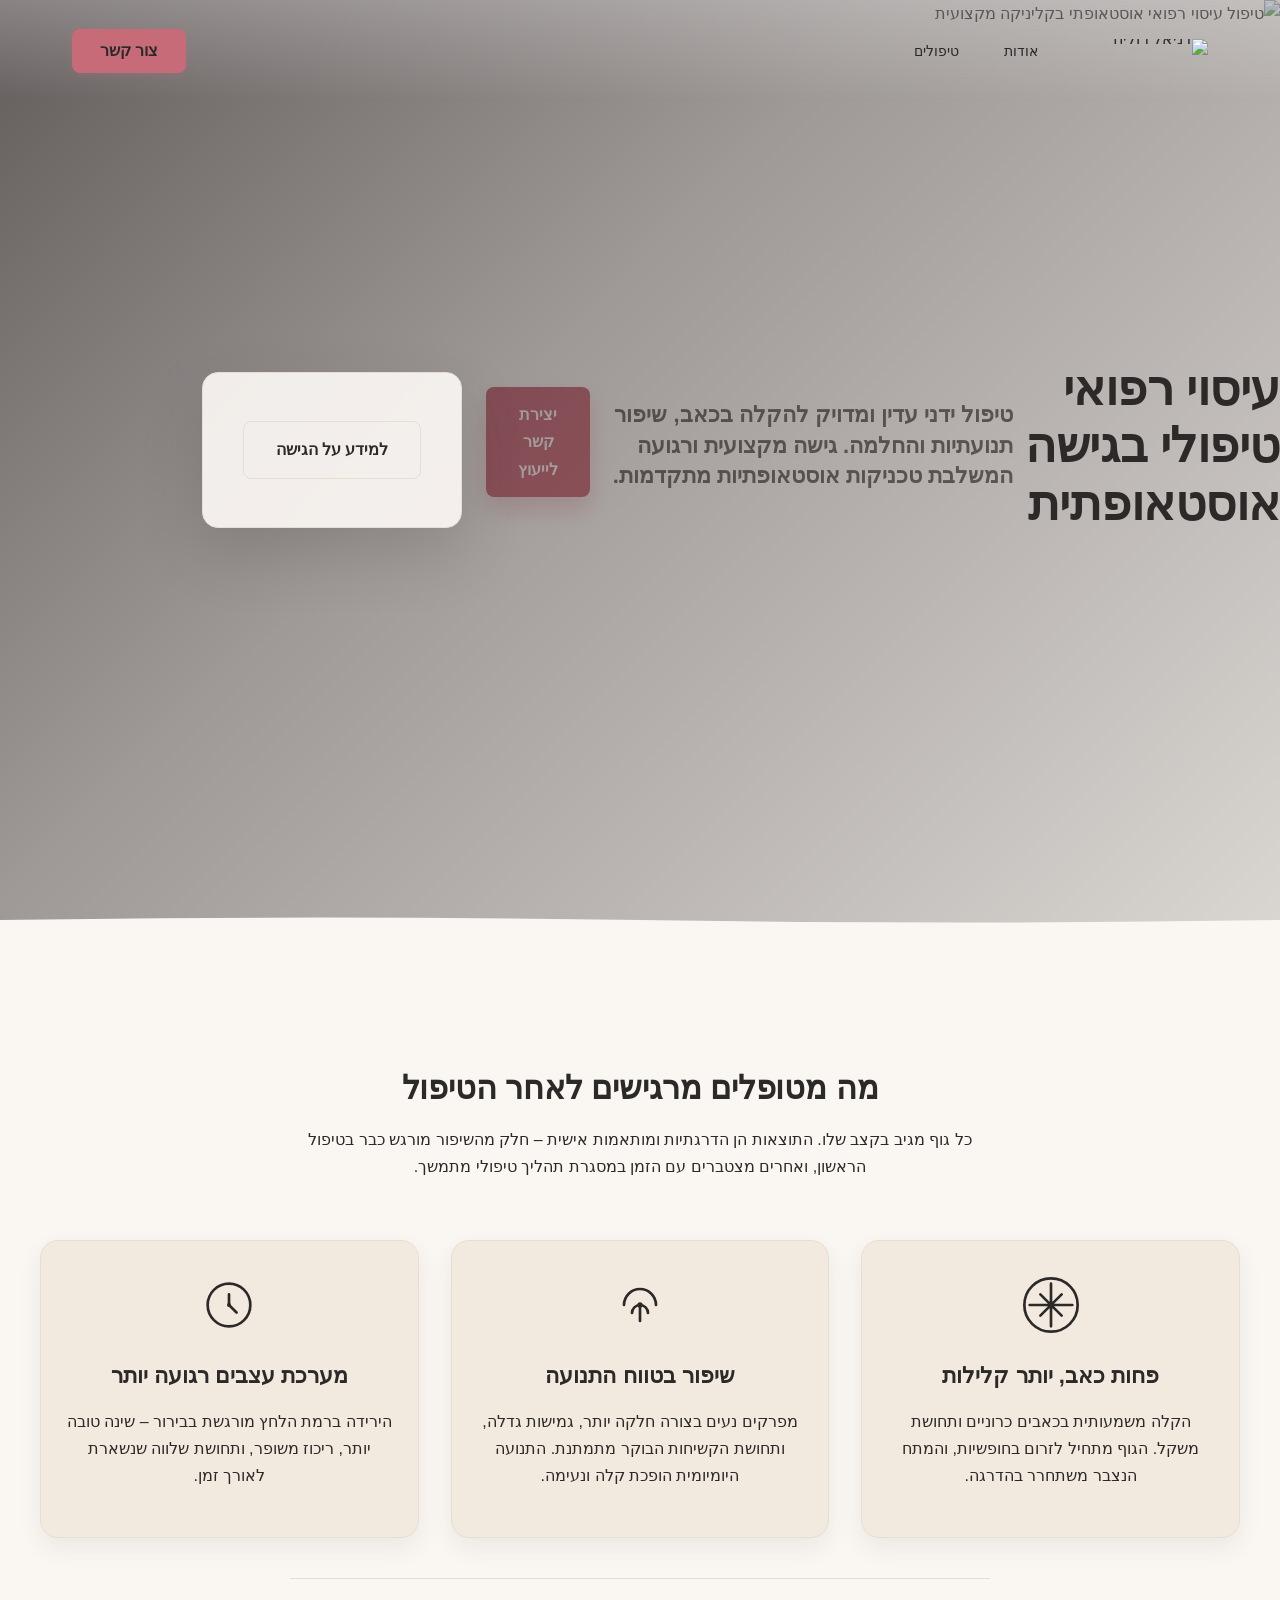
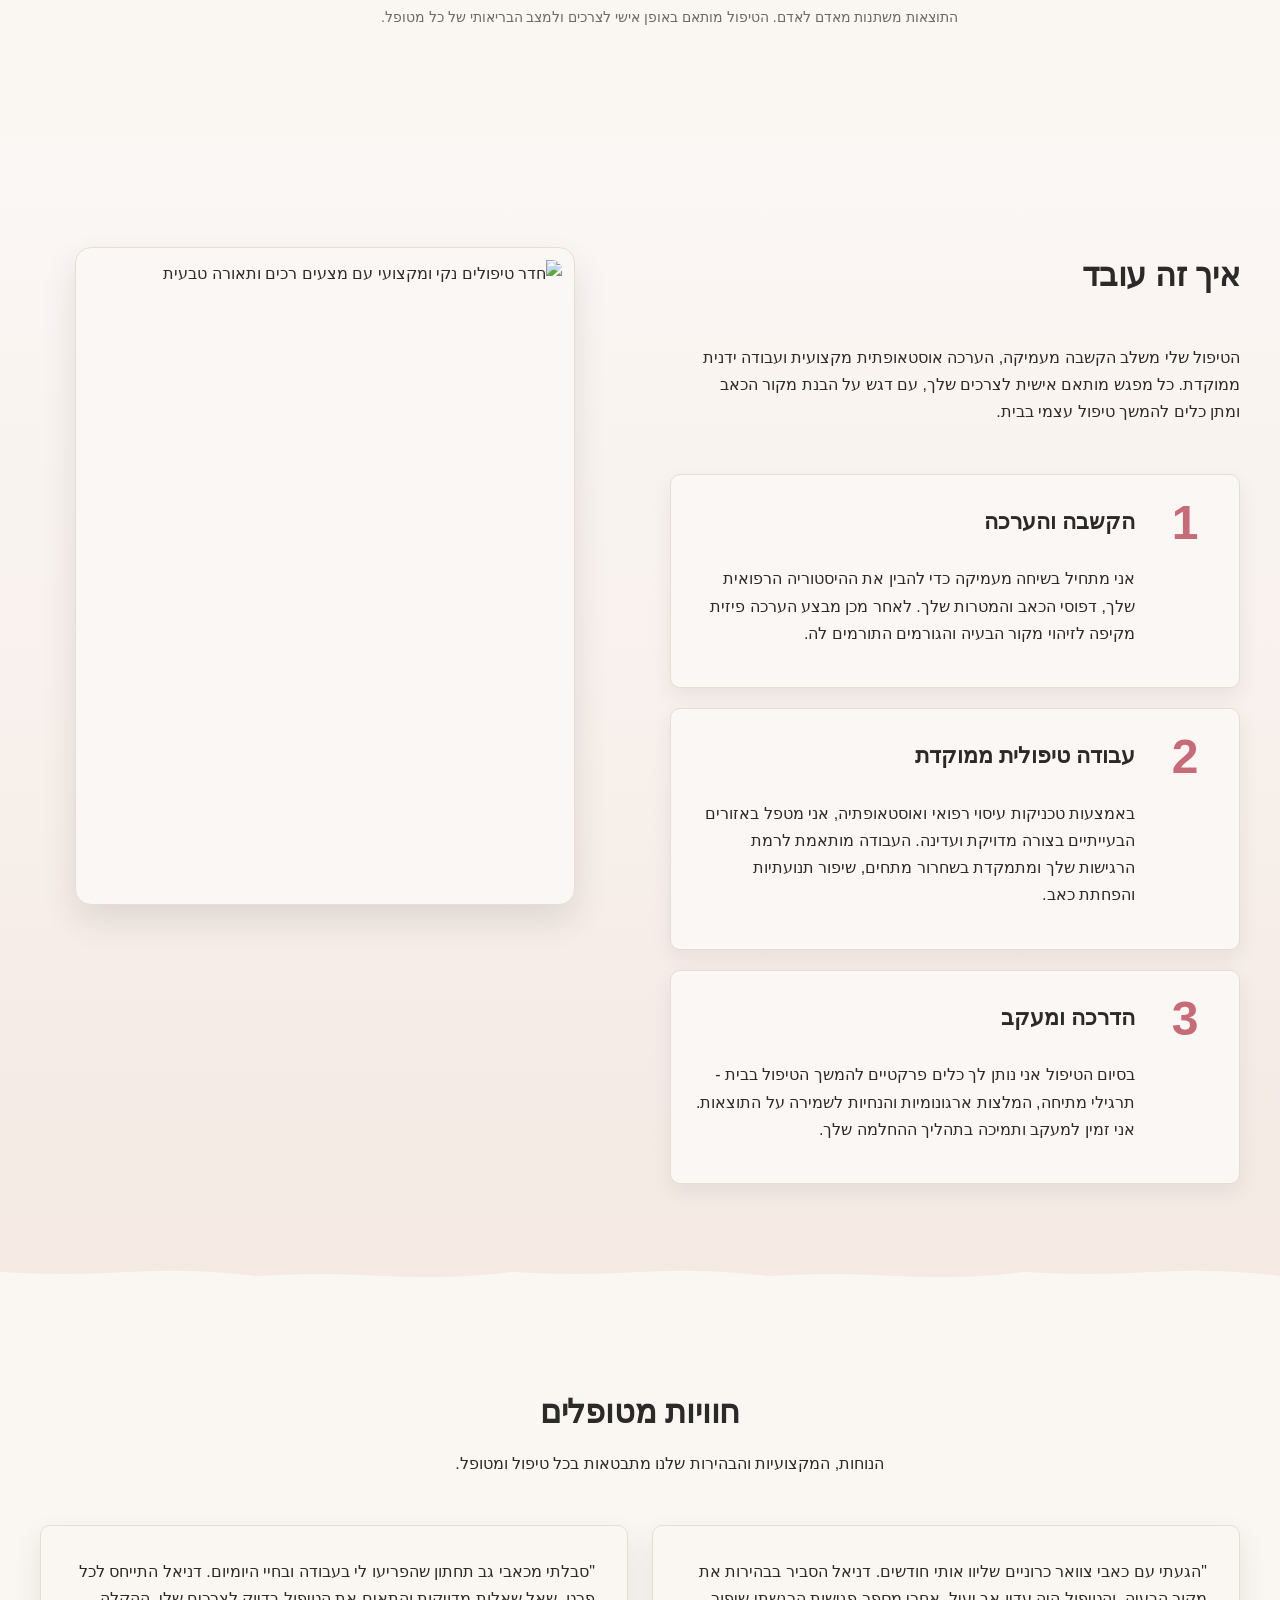
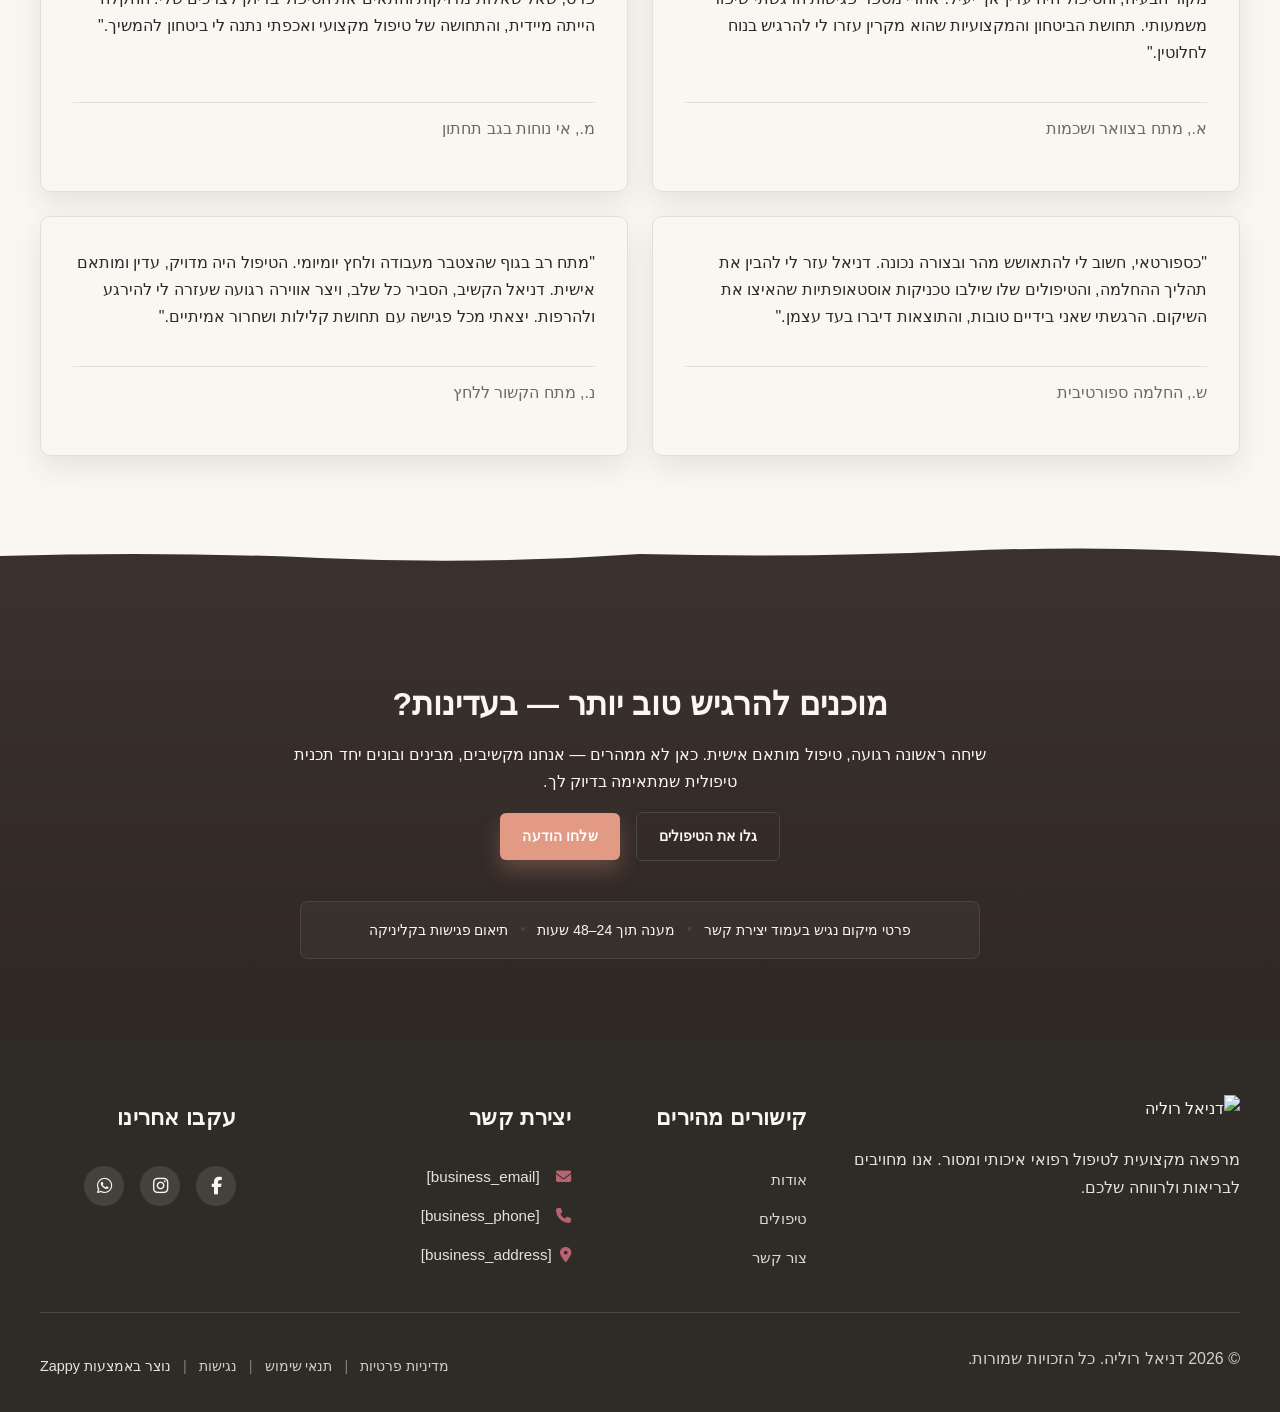
==== commit 9b98c641: "Background sync: Progressive GitHub Sync" ====
--- a/public/index.html
+++ b/public/index.html
@@ -1 +1 @@
-<!doctype html><html dir="rtl" lang="he"><head><meta charset="UTF-8"><meta content="width=device-width,initial-scale=1" name="viewport"><meta content="index, follow" name="robots"><title>עיסוי רפואי מקצועי לשחרור כאבים — דניאל רוליה</title><meta content="טיפול רפואי הוליסטי המשלב גישה אוסטאופתית לשחרור כאבים כרוניים. דניאל רוליה מציע עיסוי רפואי מקצועי עם מגע מרפא עדין ותוצאות מוכחות." name="description"><meta content="עיסוי רפואי, טיפול רפואי, עיסוי רפואי לכאבי גב כרוניים, גישה אוסטאופתית, דניאל רוליה" name="keywords"><link href="/assets/favicon.ico" rel="icon" type="image/x-icon"><link href="/assets/favicon-16x16.png" rel="icon" type="image/png" sizes="16x16"><link href="/assets/favicon-32x32.png" rel="icon" type="image/png" sizes="32x32"><link href="/assets/favicon-48x48.png" rel="icon" type="image/png" sizes="48x48"><link href="/assets/favicon-192x192.png" rel="icon" type="image/png" sizes="192x192"><link href="/assets/favicon-512x512.png" rel="icon" type="image/png" sizes="512x512"><link href="/assets/apple-touch-icon.png" rel="apple-touch-icon"><script>!function(){"use strict";var t="344cad9e-0083-41dc-92a2-0ba049e1d627",e="https://api.zappy5.com/api/analytics/track",a=18e5,n=2592e6,o=!0,i=!0,r=!0;var s=function(){var e="zappy_visitor_"+t,a=null;try{if(a=localStorage.getItem(e)){var o=JSON.parse(a),i=Date.now();if(i-o.created<n)return o.lastSeen=i,localStorage.setItem(e,JSON.stringify(o)),o.id}}catch(t){console.warn("Zappy Analytics: LocalStorage not available")}var r="zv_"+Date.now()+"_"+Math.random().toString(36).substr(2,9);try{localStorage.setItem(e,JSON.stringify({id:r,created:Date.now(),lastSeen:Date.now()}))}catch(t){}return r}(),c=function(){var e="zappy_session_"+t,n=null;try{if(n=sessionStorage.getItem(e)){var o=JSON.parse(n),i=Date.now();if(i-o.timestamp<a)return o.timestamp=i,sessionStorage.setItem(e,JSON.stringify(o)),o.id}}catch(t){console.warn("Zappy Analytics: SessionStorage not available")}var r="zs_"+Date.now()+"_"+Math.random().toString(36).substr(2,9);try{sessionStorage.setItem(e,JSON.stringify({id:r,timestamp:Date.now()}))}catch(t){}return r}();function l(a,n){n=n||{};var o={website_id:t,event_type:a,page_path:window.location.pathname,referrer:document.referrer||"direct",visitor_id:s,session_id:c,metadata:n};if(navigator.sendBeacon){var i=new Blob([JSON.stringify(o)],{type:"application/json"});navigator.sendBeacon(e,i)}else fetch(e,{method:"POST",headers:{"Content-Type":"application/json"},body:JSON.stringify(o),keepalive:!0}).catch(function(t){console.warn("Zappy Analytics: Failed to track event",t)})}o&&l("pageview",{title:document.title,url:window.location.href}),i&&document.addEventListener("click",function(t){var e=t.target;if("BUTTON"===e.tagName||e.closest("button")){var a="BUTTON"===e.tagName?e:e.closest("button");l("click",{element:"button",text:a.textContent.trim().substring(0,100),id:a.id||null,class:a.className||null})}else if("A"===e.tagName||e.closest("a")){var n="A"===e.tagName?e:e.closest("a");l("navigation",{element:"link",text:n.textContent.trim().substring(0,100),href:n.href,external:n.hostname!==window.location.hostname})}},!0),r&&document.addEventListener("submit",function(t){var e=t.target;l("form_submit",{form_id:e.id||null,form_name:e.name||null,form_action:e.action||null,form_method:e.method||"GET"})},!0);var d=Date.now();window.addEventListener("beforeunload",function(){l("page_unload",{time_on_page:Math.floor((Date.now()-d)/1e3),page_path:window.location.pathname})}),window.zappyAnalytics={track:l,getVisitorId:function(){return s},getSessionId:function(){return c}}}()</script><meta content="עיסוי רפואי מקצועי לשחרור כאבים — דניאל רוליה" property="og:title"><meta content="טיפול רפואי הוליסטי המשלב גישה אוסטאופתית לשחרור כאבים כרוניים. דניאל רוליה מציע עיסוי רפואי מקצועי עם מגע מרפא עדין ותוצאות מוכחות." property="og:description"><meta content="website" property="og:type"><meta content="he_IL" property="og:locale"><meta content="summary_large_image" name="twitter:card"><meta content="עיסוי רפואי מקצועי לשחרור כאבים — דניאל רוליה" name="twitter:title"><meta content="טיפול רפואי הוליסטי המשלב גישה אוסטאופתית לשחרור כאבים כרוניים. דניאל רוליה מציע עיסוי רפואי מקצועי עם מגע מרפא עדין ותוצאות מוכחות." name="twitter:description"><link href="https://cdnjs.cloudflare.com/ajax/libs/font-awesome/6.4.0/css/all.min.css" rel="stylesheet"><link href="/assets/favicon.ico" rel="icon" type="image/x-icon"><link href="/assets/favicon-16x16.png" rel="icon" type="image/png" sizes="16x16"><link href="/assets/favicon-32x32.png" rel="icon" type="image/png" sizes="32x32"><link href="/assets/favicon-48x48.png" rel="icon" type="image/png" sizes="48x48"><link href="/assets/favicon-192x192.png" rel="icon" type="image/png" sizes="192x192"><link href="/assets/favicon-512x512.png" rel="icon" type="image/png" sizes="512x512"><link href="/assets/apple-touch-icon.png" rel="apple-touch-icon"><link href="https://cdn.jsdelivr.net/npm/vanilla-cookieconsent@3/dist/cookieconsent.css" rel="stylesheet"><script src="https://cdn.jsdelivr.net/npm/vanilla-cookieconsent@3/dist/cookieconsent.umd.js"></script><script src="https://cdn.jsdelivr.net/gh/mickidum/acc_toolbar/acctoolbar/acctoolbar.min.js"></script><link href="/styles.css" rel="stylesheet"><style id="zappy-dropdown-submenu-styles">#navMenu li:has(.sub-menu),.nav-menu li:has(.sub-menu),.navbar li:has(.sub-menu),nav li:has(.sub-menu){position:relative}#navMenu .sub-menu,.nav-menu .sub-menu,.navbar .sub-menu,nav .sub-menu{display:block!important;position:absolute!important;top:100%;left:0;min-width:220px;background:#fff;border-radius:8px;box-shadow:0 8px 25px rgba(0,0,0,.15);padding:8px 0;opacity:0;visibility:hidden;transform:translateY(10px);transition:all .3s ease;z-index:1000;list-style:none;pointer-events:none}#navMenu li:hover>.sub-menu,.nav-menu li:hover>.sub-menu,.navbar li:hover>.sub-menu,nav li:hover>.sub-menu{opacity:1!important;visibility:visible!important;transform:translateY(0)!important;pointer-events:auto!important}.sub-menu li{list-style:none;margin:0;padding:0}.sub-menu a{display:block!important;padding:10px 16px!important;color:var(--text-dark,#333)!important;font-weight:500;text-decoration:none;white-space:nowrap;transition:background-color .2s}.sub-menu a:hover{background-color:#f5f5f5}[dir=rtl] .nav-menu .sub-menu,[dir=rtl] .navbar .sub-menu,[dir=rtl] nav .sub-menu,html[lang=ar] .nav-menu .sub-menu,html[lang=ar] .navbar .sub-menu,html[lang=ar] nav .sub-menu,html[lang=he] .nav-menu .sub-menu,html[lang=he] .navbar .sub-menu,html[lang=he] nav .sub-menu{left:auto!important;right:0!important}.sub-menu:empty,.sub-menu:not(:has(li)),.sub-menu:not(:has(li:not(.zappy-hidden-menu-item))){display:none!important;opacity:0!important;visibility:hidden!important;pointer-events:none!important}li:has(.menu-group-title):hover>.sub-menu{opacity:1!important;visibility:visible!important;transform:translateY(0)!important;pointer-events:auto!important}#navMenu>li>.menu-group-title,.nav-menu>li>.menu-group-title{display:inline-block;padding:.5rem 1rem;cursor:default;user-select:none}@media (max-width:768px){#navMenu .sub-menu,.nav-menu .sub-menu,.navbar .sub-menu,nav .sub-menu{position:static!important;transform:none!important;box-shadow:none!important;background:0 0!important;max-height:0;overflow:hidden;opacity:0;visibility:hidden;transition:max-height .3s ease,opacity .3s ease;padding:0!important;border-radius:0!important}.sub-menu.mobile-expanded{max-height:500px!important;opacity:1!important;visibility:visible!important;padding:8px 0 8px 16px!important}[dir=rtl] .sub-menu.mobile-expanded,html[lang=he] .sub-menu.mobile-expanded{padding:8px 16px 8px 0!important}#navMenu li:hover>.sub-menu,.nav-menu li:hover>.sub-menu,.navbar li:hover>.sub-menu,nav li:hover>.sub-menu{opacity:0;visibility:hidden;pointer-events:none}#navMenu li>.sub-menu.mobile-expanded,.nav-menu li>.sub-menu.mobile-expanded,.navbar li>.sub-menu.mobile-expanded,nav li>.sub-menu.mobile-expanded{opacity:1!important;visibility:visible!important;pointer-events:auto!important}#navMenu li:has(.sub-menu),.nav-menu li:has(.sub-menu),.navbar li:has(.sub-menu),nav li:has(.sub-menu){display:flex!important;flex-wrap:wrap!important;align-items:center!important;position:relative!important;min-height:44px!important}#navMenu li:has(.sub-menu)>a,.nav-menu li:has(.sub-menu)>a,.navbar li:has(.sub-menu)>a,nav li:has(.sub-menu)>a{flex:1!important;min-width:0!important}#navMenu li:has(.sub-menu)>.menu-group-title,.nav-menu li:has(.sub-menu)>.menu-group-title,.navbar li:has(.sub-menu)>.menu-group-title,nav li:has(.sub-menu)>.menu-group-title{flex:1!important;min-width:0!important;padding:0!important;line-height:inherit!important}#navMenu li:has(.sub-menu)>.sub-menu,.nav-menu li:has(.sub-menu)>.sub-menu,.navbar li:has(.sub-menu)>.sub-menu,nav li:has(.sub-menu)>.sub-menu{flex-basis:100%!important;width:100%!important}#navMenu li:has(.sub-menu)>a [class*=arrow],#navMenu li:has(.sub-menu)>a [class*=chevron],.nav-menu li:has(.sub-menu)>a .fa-angle-down,.nav-menu li:has(.sub-menu)>a .fa-chevron-down,.nav-menu li:has(.sub-menu)>a [class*=arrow],.nav-menu li:has(.sub-menu)>a [class*=chevron],nav li:has(.sub-menu)>a [class*=arrow],nav li:has(.sub-menu)>a [class*=chevron]{display:none!important;visibility:hidden!important}.mobile-submenu-toggle{display:flex!important;align-items:center!important;justify-content:center!important;width:44px!important;height:auto!important;background:0 0!important;border:none!important;cursor:pointer!important;color:var(--text-dark)!important;position:static!important;flex-shrink:0!important;align-self:stretch!important;z-index:2!important;padding:0!important;margin:0!important}.mobile-submenu-toggle::after{content:''!important;width:0!important;height:0!important;border-left:6px solid transparent!important;border-right:6px solid transparent!important;border-top:7px solid currentColor!important;transition:transform .3s ease!important}.mobile-submenu-toggle.expanded::after{transform:rotate(180deg)!important}.sub-menu a{padding:10px 0!important;display:block!important;color:var(--text-dark)!important}.navbar .sub-menu li a,.zappy-products-dropdown .sub-menu a,nav.navbar .sub-menu li a{color:var(--text-dark)!important}}@media (min-width:769px){.mobile-submenu-toggle{display:none!important}}</style><style id="mobile-lang-menu-deployed-css">@media (max-width:768px){.lang-switcher,.nav-container .lang-switcher,.nav-cta-container .lang-switcher,.nav-ecommerce-icons .lang-switcher,.nav-icons-left .lang-switcher,.navbar .lang-switcher,.navbar .nav-cta-container .lang-switcher{display:none!important}.mobile-lang-menu{width:100%;border-top:1px solid rgba(128,128,128,.2);padding:8px 0 0 0;margin-top:8px}.mobile-lang-toggle{display:flex!important;align-items:center;justify-content:space-between;width:100%;padding:12px 16px;background:0 0;border:none;cursor:pointer;font-size:15px;color:inherit;font-family:inherit}.mobile-lang-toggle::after{content:'';display:inline-block;width:8px;height:8px;border-right:2px solid currentColor;border-bottom:2px solid currentColor;transform:rotate(45deg);transition:transform .3s ease;margin-left:8px}.mobile-lang-toggle.expanded::after{transform:rotate(-135deg)}.mobile-lang-options{max-height:0;overflow:hidden;transition:max-height .3s ease}.mobile-lang-options.expanded{max-height:300px}.mobile-lang-option{display:flex!important;align-items:center;gap:10px;padding:10px 24px;text-decoration:none;color:inherit;font-size:14px;font-family:inherit}.mobile-lang-option:hover{background:rgba(128,128,128,.1)}.mobile-lang-option.active{font-weight:600;opacity:.7;pointer-events:none}.mobile-lang-option img{width:20px;height:20px;border-radius:50%}}@media (min-width:769px){.mobile-lang-menu{display:none!important}}</style><style id="zappy-widget-visibility">#mic-access-tool-box,#mic-access-tool-general-button,#mic-init-access-tool #mic-access-tool-box,#mic-init-access-tool #mic-access-tool-general-button,#mic-init-access-tool .mic-access-tool-general-button,._access-icon,._access-menu,.mic-access-tool-box,.mic-access-tool-general-button,div[id*=mic-access-tool-box]{display:none!important;visibility:hidden!important;opacity:0!important;pointer-events:none!important}</style></head><body><nav class="navbar" dir="rtl"><button aria-label="Menu" class="mobile-toggle" id="mobileToggle"><svg viewbox="0 0 24 24" fill="none" height="24" width="24" class="hamburger-icon"><path d="M3 12h18M3 6h18M3 18h18" stroke="currentColor" stroke-width="2" stroke-linecap="round"></path></svg><svg viewbox="0 0 24 24" fill="none" height="24" width="24" class="close-icon" style="display:none"><path d="M18 6L6 18M6 6l12 12" stroke="currentColor" stroke-width="2" stroke-linecap="round"></path></svg></button><button aria-label="Call" class="phone-header-btn"><svg viewbox="0 0 24 24" fill="currentColor" height="20" width="20"><path d="M22 16.92v3a2 2 0 0 1-2.18 2 19.79 19.79 0 0 1-8.63-3.07 19.5 19.5 0 0 1-6-6 19.79 19.79 0 0 1-3.07-8.67A2 2 0 0 1 4.11 2h3a2 2 0 0 1 2 1.72 12.84 12.84 0 0 0 .7 2.81 2 2 0 0 1-.45 2.11L8.09 9.91a16 16 0 0 0 6 6l1.27-1.27a2 2 0 0 1 2.11-.45 12.84 12.84 0 0 0 2.81.7A2 2 0 0 1 22 16.92z"></path></svg></button><div class="nav-container"><div class="nav-right-group"><div class="nav-brand"><a href="/" class="logo-link"><img alt="דניאל רוליה" src="/assets/business-logo.webp" class="logo"></a></div><ul class="nav-menu" id="navMenu"><li><a href="/about">אודות</a></li><li><a href="/treatments">טיפולים</a></li></ul></div><div class="nav-cta-container"><a href="/contact" class="nav-cta-btn">צור קשר</a></div></div></nav><script>window.addEventListener("load",function(){const e=document.querySelector(".navbar, nav, header");if(!e)return void console.log("[Navbar] Navbar element not found");let t=document.getElementById("mobileToggle")||document.querySelector(".mobile-toggle")||document.querySelector(".hamburger")||document.querySelector(".hamburger-menu")||document.querySelector(".menu-toggle")||document.querySelector(".burger-menu")||document.querySelector('[aria-label="Menu"]')||document.querySelector('[aria-label="תפריט"]');const o=document.querySelector(".phone-header-btn"),n=window.getComputedStyle(e);let r=n.backgroundColor;if(console.log("[Navbar] Initial navbar background:",r),"transparent"===r||"rgba(0, 0, 0, 0)"===r||r.startsWith("rgba")&&r.includes(", 0)")){const e=n.backgroundImage;if(e&&"none"!==e)console.log("[Navbar] Navbar has background image/gradient, using dark text"),r="rgb(240, 240, 240)";else{const e=window.getComputedStyle(document.body).backgroundColor;console.log("[Navbar] Navbar transparent, using body background:",e),r=e}}const i=r.match(/\d+/g);if(i&&i.length>=3){const e=(.299*parseInt(i[0])+.587*parseInt(i[1])+.114*parseInt(i[2]))/255;console.log("[Navbar] Mobile button colors preserved from Claude CSS (luminance:",e.toFixed(2)+")");const n=document.createElement("style");n.id="zappy-mobile-nav-fix";document.documentElement.lang;document.documentElement.dir,n.textContent='\n        /* Hide mobile buttons on desktop, show only on mobile */\n        @media (min-width: 769px) {\n          .mobile-toggle,\n          .phone-header-btn {\n            display: none !important;\n          }\n        }\n        \n        /* Show and position mobile buttons correctly on mobile */\n        @media (max-width: 768px) {\n          .mobile-toggle,\n          .phone-header-btn {\n            position: absolute !important;\n            top: 50% !important;\n            transform: translateY(-50%) !important;\n            z-index: 1001 !important;\n            display: flex !important;\n            align-items: center !important;\n            justify-content: center !important;\n            width: 36px !important;\n            height: 36px !important;\n            border-radius: 50% !important;\n            border: none !important;\n            cursor: pointer !important;\n            padding: 6px !important;\n            background: none !important;\n            color: var(--nav-text, var(--text-dark)) !important;\n          }\n          \n          /* LTR positioning (default): hamburger LEFT, phone RIGHT */\n          html:not([dir="rtl"]):not([lang="he"]):not([lang="ar"]) .mobile-toggle,\n          html[dir="ltr"] .mobile-toggle {\n            left: 12px !important;\n            right: auto !important;\n          }\n          html:not([dir="rtl"]):not([lang="he"]):not([lang="ar"]) .phone-header-btn,\n          html[dir="ltr"] .phone-header-btn {\n            right: 12px !important;\n            left: auto !important;\n          }\n          \n          /* RTL positioning: hamburger RIGHT, phone LEFT */\n          html[dir="rtl"] .mobile-toggle,\n          html[lang="he"] .mobile-toggle,\n          html[lang="ar"] .mobile-toggle {\n            right: 12px !important;\n            left: auto !important;\n          }\n          html[dir="rtl"] .phone-header-btn,\n          html[lang="he"] .phone-header-btn,\n          html[lang="ar"] .phone-header-btn {\n            left: 12px !important;\n            right: auto !important;\n          }\n          \n          /* CRITICAL: Ensure nav-container has min-height on mobile */\n          /* All children are positioned absolutely/fixed on mobile, so height:auto collapses to 0 */\n          .nav-container {\n            min-height: 70px !important;\n            position: relative !important;\n          }\n          \n          /* Ensure SVG icons are properly sized and inherit color */\n          .mobile-toggle svg,\n          .phone-header-btn svg {\n            width: 24px !important;\n            height: 24px !important;\n            /* Don\'t force display - let JavaScript control hamburger/close toggle */\n          }\n          \n          /* Reset nav-cta-container on mobile - remove desktop box-shadow/padding */\n          /* that creates a visible ghost box when CTA button is hidden */\n          .nav-cta-container {\n            box-shadow: none !important;\n            padding: 0 !important;\n          }\n          \n          /* Hide nav-cta-container entirely on mobile when there\'s no lang-switcher */\n          /* (only the CTA button is inside, and it\'s hidden on mobile) */\n          .nav-cta-container:not(:has(.lang-switcher)) {\n            display: none !important;\n          }\n          \n          /* CRITICAL: Prevent hero image fade gradient from bleeding over headline text */\n          /* The .image-fade-gradient has bottom: -30px (extends below parent) */\n          /* On mobile stacked layout, this overlaps the h1 text below the image */\n          .hero-image-column {\n            overflow: hidden !important;\n          }\n          .image-fade-gradient {\n            bottom: 0 !important;\n          }\n          \n          /* Hide desktop language switcher on mobile - hamburger menu handles it */\n          /* High specificity to override stored CSS */\n          .lang-switcher,\n          .nav-cta-container .lang-switcher,\n          .nav-container .lang-switcher,\n          .navbar .lang-switcher,\n          .navbar .nav-cta-container .lang-switcher {\n            display: none !important;\n          }\n        }\n      ';const r=document.getElementById("zappy-mobile-nav-fix");r&&r.remove(),document.head.appendChild(n),console.log("[Navbar] Critical CSS injected for mobile nav positioning");const l=window.innerWidth<=768;if(t){const e=t.querySelector(".hamburger-icon"),o=t.querySelector(".close-icon");e&&(e.style.setProperty("width","24px","important"),e.style.setProperty("height","24px","important"),e.style.setProperty("display","block","important")),o&&(o.style.setProperty("width","24px","important"),o.style.setProperty("height","24px","important"),o.style.setProperty("display","none","important")),l?(t.style.setProperty("position","absolute","important"),t.style.setProperty("top","50%","important"),t.style.setProperty("transform","translateY(-50%)","important"),t.style.setProperty("z-index","1001","important"),t.style.removeProperty("left"),t.style.removeProperty("right"),console.log("[Navbar] Mobile toggle positioning applied (mobile viewport)")):(t.style.removeProperty("position"),t.style.removeProperty("top"),t.style.removeProperty("transform"),t.style.removeProperty("z-index"),t.style.removeProperty("left"),t.style.removeProperty("right"),console.log("[Navbar] Desktop viewport - cleared mobile toggle inline positioning"))}if(o){const e=o.querySelector("svg");e&&(e.style.width="24px",e.style.height="24px",e.setAttribute("width","24"),e.setAttribute("height","24")),l?(o.style.setProperty("position","absolute","important"),o.style.setProperty("top","50%","important"),o.style.setProperty("transform","translateY(-50%)","important"),o.style.setProperty("z-index","1001","important"),o.style.removeProperty("left"),o.style.removeProperty("right"),console.log("[Navbar] Phone button positioning applied (mobile viewport)")):(o.style.removeProperty("position"),o.style.removeProperty("top"),o.style.removeProperty("transform"),o.style.removeProperty("z-index"),o.style.removeProperty("left"),o.style.removeProperty("right"),console.log("[Navbar] Desktop viewport - cleared phone button inline positioning"))}}else console.log("[Navbar] Could not parse background color:",r);t=document.getElementById("mobileToggle")||document.querySelector(".mobile-toggle")||document.querySelector(".hamburger")||document.querySelector(".hamburger-menu")||document.querySelector(".menu-toggle")||document.querySelector(".burger-menu")||document.querySelector('[aria-label="Menu"]')||document.querySelector('[aria-label="תפריט"]');const l=document.getElementById("navMenu")||document.querySelector(".nav-menu")||document.querySelector(".nav-links")||document.querySelector("nav ul:not(.submenu)");if(!t||!l)return void console.log("[Navbar] Mobile toggle or menu not found:",{toggle:!!t,menu:!!l});l.id||(l.id="navMenu"),console.log("[Navbar] Initializing mobile menu...");const a=t.cloneNode(!0);t.parentNode.replaceChild(a,t),a.addEventListener("click",function(e){e.preventDefault(),e.stopPropagation();const t=this.querySelector(".hamburger-icon"),o=this.querySelector(".close-icon");l.classList.contains("active")?(l.classList.remove("active"),t&&t.style.setProperty("display","block","important"),o&&o.style.setProperty("display","none","important"),document.body.style.overflow="",console.log("[Navbar] Menu closed")):(l.classList.add("active"),t&&t.style.setProperty("display","none","important"),o&&o.style.setProperty("display","block","important"),document.body.style.overflow="hidden",console.log("[Navbar] Menu opened"))}),l.querySelectorAll("a").forEach(function(e){e.addEventListener("click",function(){if("#"===this.getAttribute("href"))return;const e=a.querySelector(".hamburger-icon"),t=a.querySelector(".close-icon");l.classList.remove("active"),e&&e.style.setProperty("display","block","important"),t&&t.style.setProperty("display","none","important"),document.body.style.overflow="",console.log("[Navbar] Menu closed (link clicked)")})});var s=l.querySelectorAll(".dropdown-toggle");s.forEach(function(e){e.addEventListener("click",function(e){e.preventDefault(),e.stopPropagation();var t=this.closest(".nav-dropdown");t&&(t.parentNode.querySelectorAll(".nav-dropdown.open").forEach(function(e){e!==t&&e.classList.remove("open")}),t.classList.toggle("open"),console.log("[Navbar] Dropdown toggled:",t.classList.contains("open")?"open":"closed"))})}),document.addEventListener("click",function(e){e.target.closest(".nav-dropdown")||document.querySelectorAll(".nav-dropdown.open").forEach(function(e){e.classList.remove("open")})}),console.log("[Navbar] Dropdown handlers initialized for "+s.length+" dropdowns"),o&&o.addEventListener("click",function(){const e=document.querySelectorAll('a[href^="tel:"]'),t=e.length>0?e[0].getAttribute("href").replace("tel:",""):"[business_phone]";window.location.href="tel:"+t,console.log("[Navbar] Phone button clicked")}),console.log("[Navbar] Mobile menu initialized successfully");const p=function(){const e=document.querySelector(".whatsapp-float");e&&(window.innerWidth>=769?(e.style.setProperty("display","none","important"),e.style.setProperty("visibility","hidden","important"),e.style.setProperty("opacity","0","important"),e.style.setProperty("pointer-events","none","important"),console.log("[WhatsApp] Button hidden on desktop")):(e.style.removeProperty("display"),e.style.removeProperty("visibility"),e.style.removeProperty("opacity"),e.style.removeProperty("pointer-events"),console.log("[WhatsApp] Button visible on mobile")))};let c;p(),window.addEventListener("resize",function(){clearTimeout(c),c=setTimeout(p,100)})})</script><main><section class="index-hero-section" data-layout-spec="בית-hero" data-hero-type="fullscreen-scrim"><div class="index-hero-section__bg-wrapper"><img alt="טיפול עיסוי רפואי אוסטאופתי בקליניקה מקצועית" src="/assets/site-index-hero-bg.webp" class="index-hero-section__bg-image" data-context="Bright, high-key therapeutic massage clinic scene showing professional hands applying gentle osteopathic technique on a patient covered with clean white towel and linen. Warm natural lighting from window, minimal modern clinic interior with cream walls, peaceful atmosphere. Focus on the careful hand placement demonstrating medical precision and gentle care. High-key photography with soft shadows, professional medical setting with warm white balance. Shot from side angle showing both practitioner hands and treatment area." data-hero-bg="true" data-placeholder="index-hero-bg" height="1080" width="1920"><div class="index-hero-section__scrim" aria-hidden="true"></div></div><div class="index-hero-section__content-wrapper"><div class="index-hero-section__overlay-card"><h1 class="index-hero-section__headline">עיסוי רפואי טיפולי בגישה אוסטאופתית</h1><h3 class="index-hero-section__subtitle">טיפול ידני עדין ומדויק להקלה בכאב, שיפור תנועתיות והחלמה. גישה מקצועית ורגועה המשלבת טכניקות אוסטאופתיות מתקדמות.</h3><div class="index-hero-section__cta-group"><a href="/contact" class="index-hero-section__btn-primary">יצירת קשר לייעוץ</a><a href="/about" class="index-hero-section__btn-secondary">למידע על הגישה</a></div></div></div><div class="index-hero-section__divider-wrapper"><svg viewbox="0 0 1200 80" xmlns="http://www.w3.org/2000/svg" aria-hidden="true" data-no-icon-edit="true" preserveaspectratio="none"><defs><linearGradient id="index-hero-divider-gradient" x1="0%" x2="0%" y1="0%" y2="100%"><stop offset="0%" style="stop-color:#FAF7F2"></stop><stop offset="100%" style="stop-color:#FAF7F2;stop-opacity:1"></stop></linearGradient></defs><path d="M0,80 L0,20 Q300,15 600,20 T1200,20 L1200,80 Z" fill="var(--bg-light)"></path></svg></div></section><section class="index-benefits-section" data-layout-spec="בית-benefits"><div class="index-benefits-container"><div class="index-benefits-header"><h2>מה מטופלים מרגישים לאחר הטיפול</h2><p>כל גוף מגיב בקצב שלו. התוצאות הן הדרגתיות ומותאמות אישית – חלק מהשיפור מורגש כבר בטיפול הראשון, ואחרים מצטברים עם הזמן במסגרת תהליך טיפולי מתמשך.</p></div><div class="index-benefits-grid"><div class="index-benefits-card"><div class="index-benefits-icon" data-element-type="icon" data-icon-type="svg"><svg viewbox="0 0 48 48" xmlns="http://www.w3.org/2000/svg" fill="none"><path d="M24 8v32M8 24h32M16 16l16 16M32 16L16 32" stroke="currentColor" stroke-width="2" stroke-linecap="round"></path><circle cx="24" cy="24" fill="none" r="20" stroke="currentColor" stroke-width="2"></circle></svg></div><h3>פחות כאב, יותר קלילות</h3><p>הקלה משמעותית בכאבים כרוניים ותחושת משקל. הגוף מתחיל לזרום בחופשיות, והמתח הנצבר משתחרר בהדרגה.</p></div><div class="index-benefits-card"><div class="index-benefits-icon" data-element-type="icon" data-icon-type="svg"><svg viewbox="0 0 48 48" xmlns="http://www.w3.org/2000/svg" fill="none"><path d="M12 24c0-6.627 5.373-12 12-12s12 5.373 12 12" stroke="currentColor" stroke-width="2" stroke-linecap="round"></path><path d="M18 30c0-3.314 2.686-6 6-6s6 2.686 6 6" stroke="currentColor" stroke-width="2" stroke-linecap="round"></path><circle cx="24" cy="24" fill="currentColor" r="2"></circle><path d="M24 24v12" stroke="currentColor" stroke-width="2" stroke-linecap="round"></path></svg></div><h3>שיפור בטווח התנועה</h3><p>מפרקים נעים בצורה חלקה יותר, גמישות גדלה, ותחושת הקשיחות הבוקר מתמתנת. התנועה היומיומית הופכת קלה ונעימה.</p></div><div class="index-benefits-card"><div class="index-benefits-icon" data-element-type="icon" data-icon-type="svg"><svg viewbox="0 0 48 48" xmlns="http://www.w3.org/2000/svg" fill="none"><path d="M24 8c-8.837 0-16 7.163-16 16s7.163 16 16 16 16-7.163 16-16S32.837 8 24 8z" stroke="currentColor" stroke-width="2"></path><path d="M24 16v8l5.657 5.657" stroke="currentColor" stroke-width="2" stroke-linecap="round" stroke-linejoin="round"></path><circle cx="24" cy="24" fill="currentColor" r="1.5"></circle></svg></div><h3>מערכת עצבים רגועה יותר</h3><p>הירידה ברמת הלחץ מורגשת בבירור – שינה טובה יותר, ריכוז משופר, ותחושת שלווה שנשארת לאורך זמן.</p></div></div><div class="index-benefits-disclaimer"><p><small>התוצאות משתנות מאדם לאדם. הטיפול מותאם באופן אישי לצרכים ולמצב הבריאותי של כל מטופל.</small></p></div></div><div class="index-benefits-divider-wrapper"><svg viewbox="0 0 1200 60" xmlns="http://www.w3.org/2000/svg" aria-hidden="true" data-no-icon-edit="true" preserveaspectratio="none"><path d="M0,60 L0,30 Q60,28 120,30 T240,28 Q300,30 360,28 T480,30 Q540,28 600,30 T720,28 Q780,30 840,28 T960,30 Q1020,28 1080,30 T1200,28 L1200,60 Z" fill="#FBF7F4"></path></svg></div></section><section class="index-process-section" data-layout-spec="בית-process"><div class="index-process-container"><div class="index-process-content"><h2>איך זה עובד</h2><p class="index-process-intro">הטיפול שלי משלב הקשבה מעמיקה, הערכה אוסטאופתית מקצועית ועבודה ידנית ממוקדת. כל מפגש מותאם אישית לצרכים שלך, עם דגש על הבנת מקור הכאב ומתן כלים להמשך טיפול עצמי בבית.</p><div class="index-process-steps"><article class="index-process-step-card"><div class="index-process-step-number">1</div><div class="index-process-step-content"><h3>הקשבה והערכה</h3><p>אני מתחיל בשיחה מעמיקה כדי להבין את ההיסטוריה הרפואית שלך, דפוסי הכאב והמטרות שלך. לאחר מכן מבצע הערכה פיזית מקיפה לזיהוי מקור הבעיה והגורמים התורמים לה.</p></div></article><article class="index-process-step-card"><div class="index-process-step-number">2</div><div class="index-process-step-content"><h3>עבודה טיפולית ממוקדת</h3><p>באמצעות טכניקות עיסוי רפואי ואוסטאופתיה, אני מטפל באזורים הבעייתיים בצורה מדויקת ועדינה. העבודה מותאמת לרמת הרגישות שלך ומתמקדת בשחרור מתחים, שיפור תנועתיות והפחתת כאב.</p></div></article><article class="index-process-step-card"><div class="index-process-step-number">3</div><div class="index-process-step-content"><h3>הדרכה ומעקב</h3><p>בסיום הטיפול אני נותן לך כלים פרקטיים להמשך הטיפול בבית - תרגילי מתיחה, המלצות ארגונומיות והנחיות לשמירה על התוצאות. אני זמין למעקב ותמיכה בתהליך ההחלמה שלך.</p></div></article></div></div><div class="index-process-image-column"><div class="index-process-image-card"><img alt="חדר טיפולים נקי ומקצועי עם מצעים רכים ותאורה טבעית" src="/assets/site-index-process-image-1.webp" data-context="Clean, minimalist therapeutic massage treatment room detail showing soft cream-colored linens on a massage table, gentle natural lighting from a window, warm beige walls, professional hands arranging fresh towels or preparing for treatment, calm and sterile medical aesthetic with warm pastel tones, shallow depth of field, peaceful and professional atmosphere" data-placeholder="index-process-image-1" height="800" width="600"></div></div></div><div class="index-process-divider-wrapper"><svg viewbox="0 0 1200 60" xmlns="http://www.w3.org/2000/svg" aria-hidden="true" data-no-icon-edit="true" preserveaspectratio="none"><path d="M0,60 L0,28 Q60,32 120,28 T240,32 Q300,28 360,32 T480,28 Q540,32 600,28 T720,32 Q780,28 840,32 T960,28 Q1020,32 1080,28 T1200,32 L1200,60 Z" fill="var(--bg-light)"></path></svg></div></section><section class="index-testimonials-section" data-layout-spec="בית-testimonials"><div class="index-testimonials-container"><div class="index-testimonials-header"><h2>חוויות מטופלים</h2><p>הנוחות, המקצועיות והבהירות שלנו מתבטאות בכל טיפול ומטופל.</p></div><div class="index-testimonials-grid"><div class="index-testimonial-card"><p class="index-testimonial-quote">"הגעתי עם כאבי צוואר כרוניים שליוו אותי חודשים. דניאל הסביר בבהירות את מקור הבעיה, והטיפול היה עדין אך יעיל. אחרי מספר פגישות הרגשתי שיפור משמעותי. תחושת הביטחון והמקצועיות שהוא מקרין עזרו לי להרגיש בנוח לחלוטין."</p><p class="index-testimonial-attribution">א., מתח בצוואר ושכמות</p></div><div class="index-testimonial-card"><p class="index-testimonial-quote">"סבלתי מכאבי גב תחתון שהפריעו לי בעבודה ובחיי היומיום. דניאל התייחס לכל פרט, שאל שאלות מדויקות והתאים את הטיפול בדיוק לצרכים שלי. ההקלה הייתה מיידית, והתחושה של טיפול מקצועי ואכפתי נתנה לי ביטחון להמשיך."</p><p class="index-testimonial-attribution">מ., אי נוחות בגב תחתון</p></div><div class="index-testimonial-card"><p class="index-testimonial-quote">"כספורטאי, חשוב לי להתאושש מהר ובצורה נכונה. דניאל עזר לי להבין את תהליך ההחלמה, והטיפולים שלו שילבו טכניקות אוסטאופתיות שהאיצו את השיקום. הרגשתי שאני בידיים טובות, והתוצאות דיברו בעד עצמן."</p><p class="index-testimonial-attribution">ש., החלמה ספורטיבית</p></div><div class="index-testimonial-card"><p class="index-testimonial-quote">"מתח רב בגוף שהצטבר מעבודה ולחץ יומיומי. הטיפול היה מדויק, עדין ומותאם אישית. דניאל הקשיב, הסביר כל שלב, ויצר אווירה רגועה שעזרה לי להירגע ולהרפות. יצאתי מכל פגישה עם תחושת קלילות ושחרור אמיתיים."</p><p class="index-testimonial-attribution">נ., מתח הקשור ללחץ</p></div></div></div><div class="index-testimonials-divider-wrapper"><svg viewbox="0 0 1200 80" xmlns="http://www.w3.org/2000/svg" aria-hidden="true" data-no-icon-edit="true" preserveaspectratio="none"><defs><linearGradient id="testimonials-gradient" x1="0%" x2="0%" y1="0%" y2="100%"><stop offset="0%" style="stop-color:#F4E9E3;stop-opacity:1"></stop><stop offset="100%" style="stop-color:#E9C9BE;stop-opacity:1"></stop></linearGradient></defs><path d="M0,80 L0,40 Q150,35 300,42 T600,38 Q750,42 900,35 T1200,40 L1200,80 Z" fill="#3A312E"></path></svg></div></section><section class="index-cta-section" data-layout-spec="בית-cta"><div class="index-cta-container"><h2 class="index-cta-heading">מוכנים להרגיש טוב יותר — בעדינות?</h2><p class="index-cta-text">שיחה ראשונה רגועה, טיפול מותאם אישית. כאן לא ממהרים — אנחנו מקשיבים, מבינים ובונים יחד תכנית טיפולית שמתאימה בדיוק לך.</p><div class="index-cta-buttons"><a href="/contact" class="btn-primary index-cta-btn-primary">שלחו הודעה</a><a href="/treatments" class="btn-secondary index-cta-btn-secondary">גלו את הטיפולים</a></div><div class="index-cta-info-strip"><span class="index-cta-info-item">תיאום פגישות בקליניקה</span><span class="index-cta-info-divider">•</span><span class="index-cta-info-item">מענה תוך 24–48 שעות</span><span class="index-cta-info-divider">•</span><span class="index-cta-info-item">פרטי מיקום נגיש בעמוד יצירת קשר</span></div></div></section></main><footer class="site-footer"><div class="footer-container"><div class="footer-top"><div class="footer-column footer-about"><img alt="דניאל רוליה" src="/assets/business-logo.webp" class="logo"><p class="footer-description">מרפאה מקצועית לטיפול רפואי איכותי ומסור. אנו מחויבים לבריאות ולרווחה שלכם.</p></div><div class="footer-column footer-links"><h3 class="footer-heading">קישורים מהירים</h3><ul class="footer-nav"><li><a href="/about">אודות</a></li><li><a href="/treatments">טיפולים</a></li><li><a href="/contact">צור קשר</a></li></ul></div><div class="footer-column footer-contact"><h3 class="footer-heading">יצירת קשר</h3><ul class="contact-list"><li><i class="fas fa-envelope"></i><a href="mailto:[business_email]">[business_email]</a></li><li><i class="fas fa-phone"></i><a href="tel:[business_phone]">[business_phone]</a></li><li><a href="/"><i class="fas fa-map-marker-alt"></i><span>[business_address]</span></a></li></ul></div><div class="footer-column footer-social"><h3 class="footer-heading">עקבו אחרינו</h3><div class="social-links"><a href="[facebook_handle]" aria-label="Facebook"><i class="fab fa-facebook-f"></i></a><a href="[instagram_handle]" aria-label="Instagram"><i class="fab fa-instagram"></i></a><a href="[whatsapp_handle]" aria-label="WhatsApp"><i class="fab fa-whatsapp"></i></a></div></div></div><div class="footer-bottom"><div class="footer-bottom-content"><div class="copyright"><p>© 2026 דניאל רוליה. כל הזכויות שמורות.</p></div><div class="footer-legal"><a href="/privacy">מדיניות פרטיות</a><span class="separator">|</span><a href="/terms">תנאי שימוש</a><span class="separator">|</span><a href="/accessibility">נגישות</a><span class="separator">|</span><a href="https://zappy5.com" class="zappy-attribution" target="_blank">נוצר באמצעות Zappy</a></div></div></div></div></footer><a href="https://wa.me/[whatsapp_handle]" class="whatsapp-float" aria-label="WhatsApp"><i class="fab fa-whatsapp"></i></a><div data-integration="accessibility:toolbar"></div><script src="/script.js"></script><script id="zappy-mobile-submenu-script">!function(){function e(){if(window.innerWidth>768)return document.querySelectorAll(".mobile-submenu-toggle").forEach(function(e){e.remove()}),void document.querySelectorAll(".sub-menu.mobile-expanded").forEach(function(e){e.classList.remove("mobile-expanded")});document.querySelectorAll(".nav-menu li:has(.sub-menu), nav li:has(.sub-menu), .navbar li:has(.sub-menu), #navMenu li:has(.sub-menu)").forEach(function(e){if(!e.querySelector(".mobile-submenu-toggle")){var t=e.querySelector(".sub-menu"),n=e.querySelector(":scope > a");if(t&&n){var o=document.createElement("button");o.className="mobile-submenu-toggle",o.setAttribute("aria-label","Toggle submenu"),o.setAttribute("type","button"),n.insertAdjacentElement("afterend",o),o.addEventListener("click",function(e){e.preventDefault(),e.stopPropagation(),document.querySelectorAll(".sub-menu.mobile-expanded").forEach(function(e){if(e!==t){e.classList.remove("mobile-expanded");var n=e.parentElement.querySelector(".mobile-submenu-toggle");n&&n.classList.remove("expanded")}}),t.classList.toggle("mobile-expanded"),o.classList.toggle("expanded")})}}})}var t;"loading"===document.readyState?document.addEventListener("DOMContentLoaded",e):e(),window.addEventListener("resize",function(){clearTimeout(t),t=setTimeout(e,250)});var n=new MutationObserver(function(t){t.forEach(function(t){if("attributes"===t.type){var n=t.target;n.classList&&(n.classList.contains("active")||n.classList.contains("open"))&&setTimeout(e,100)}})});setTimeout(function(){document.querySelectorAll(".mobile-menu, .nav-menu, #navMenu, nav").forEach(function(e){n.observe(e,{attributes:!0,attributeFilter:["class","style"]})})},500)}()</script><script id="zappy-navbar-scroll-effect">!function(){var e=document.querySelector("nav.navbar,.navbar:not(.zappy-catalog-menu)"),t=document.querySelector(".zappy-catalog-menu,#zappy-catalog-menu");if(e){var r="rgba(47,44,40,0.85)",o=getComputedStyle(document.documentElement),a=(o.getPropertyValue("--text-dark").trim(),o.getPropertyValue("--text-light").trim()||"#ffffff");e.style.transition="background 0.3s ease,backdrop-filter 0.3s ease,-webkit-backdrop-filter 0.3s ease,box-shadow 0.3s ease",t&&(t.style.transition="background 0.3s ease,backdrop-filter 0.3s ease,-webkit-backdrop-filter 0.3s ease");var s="a,.navbar-brand,.navbar-brand a,.dropdown-toggle,.mobile-toggle,.phone-header-btn,.mobile-hamburger-btn,.mobile-close-btn,.mobile-submenu-toggle,.nav-link",n=["cart-link","login-link","nav-search-toggle","search-toggle"];window.addEventListener("scroll",v,{passive:!0}),window.addEventListener("resize",v,{passive:!0}),v();var l=document.querySelector('section[class*="hero"],[data-hero-type],main>section:first-child'),i=!1;if(l){var p=getComputedStyle(l),d=p.backgroundImage;if(d&&"none"!==d)if(-1!==d.indexOf("url(")){var c=p.backgroundColor.match(/\d+/g);i=!(c&&c.length>=3)||w(parseInt(c[0]),parseInt(c[1]),parseInt(c[2]))<.4}else if(-1!==d.indexOf("gradient")){var b=d.match(/rgba?\(\s*(\d+)\s*,\s*(\d+)\s*,\s*(\d+)/g);if(b&&b.length>0){for(var y=0,g=0;g<b.length;g++){var m=b[g].match(/\d+/g);y+=w(parseInt(m[0]),parseInt(m[1]),parseInt(m[2]))}i=y/b.length<.4}else i=!0}else i=!0;else{var u=p.backgroundColor.match(/\d+/g);u&&u.length>=3&&(i=w(parseInt(u[0]),parseInt(u[1]),parseInt(u[2]))<.4)}}i||(window.removeEventListener("scroll",v),window.removeEventListener("resize",v),e.classList.add("scrolled"),window.innerWidth>768&&(e.style.setProperty("--frosted-text",a),e.style.setProperty("background-image","none","important"),e.style.setProperty("background-color",r,"important"),e.style.backdropFilter="blur(12px)",e.style.webkitBackdropFilter="blur(12px)",e.style.boxShadow="0 2px 16px rgba(0,0,0,0.12)",k(e,a)),t&&(t.classList.add("scrolled"),window.innerWidth>768&&(t.style.setProperty("background",r,"important"),t.style.setProperty("backdrop-filter","blur(12px)","important"),t.style.setProperty("-webkit-backdrop-filter","blur(12px)","important"),k(t,a))),window._zappyNavNoDarkHero=!0)}function k(e,t){for(var r=e.querySelectorAll(s),o=0;o<r.length;o++){for(var a=!1,l=0;l<n.length;l++)if(r[o].classList.contains(n[l])){a=!0;break}a||r[o].style.setProperty("color",t,"important")}}function f(e){for(var t=e.querySelectorAll(s),r=0;r<t.length;r++)t[r].style.removeProperty("color")}function v(){if(!window._zappyNavNoDarkHero){if(window.innerWidth<=768)return e.classList.remove("scrolled"),f(e),void(t&&(t.classList.remove("scrolled"),f(t)));(window.scrollY||window.pageYOffset)>60?(e.classList.add("scrolled"),e.style.setProperty("background-color",r,"important"),e.style.setProperty("background-image","none","important"),e.style.setProperty("--frosted-text",a),e.style.backdropFilter="blur(12px)",e.style.webkitBackdropFilter="blur(12px)",e.style.boxShadow="0 2px 16px rgba(0,0,0,0.12)",k(e,a),t&&(t.classList.add("scrolled"),t.style.setProperty("background",r,"important"),t.style.setProperty("backdrop-filter","blur(12px)","important"),t.style.setProperty("-webkit-backdrop-filter","blur(12px)","important"),k(t,a))):(e.classList.remove("scrolled"),e.style.setProperty("background-color","transparent","important"),e.style.removeProperty("background-image"),e.style.removeProperty("--frosted-text"),e.style.backdropFilter="none",e.style.webkitBackdropFilter="none",e.style.boxShadow="none",f(e),t&&(t.classList.remove("scrolled"),t.style.setProperty("background","transparent","important"),t.style.setProperty("backdrop-filter","none","important"),t.style.setProperty("-webkit-backdrop-filter","none","important"),f(t)))}}function w(e,t,r){return t/=255,r/=255,.2126*(e=(e/=255)<=.03928?e/12.92:Math.pow((e+.055)/1.055,2.4))+.7152*(t=t<=.03928?t/12.92:Math.pow((t+.055)/1.055,2.4))+.0722*(r=r<=.03928?r/12.92:Math.pow((r+.055)/1.055,2.4))}}()</script><script id="zappy-mobile-lang-menu-script">!function(){function e(){if(window.innerWidth>768){var e=document.querySelector(".mobile-lang-menu");e&&e.remove()}else if(!document.querySelector(".mobile-lang-menu")){var n=document.querySelector(".lang-switcher");if(n){var a=n.querySelector(".lang-switcher-dropdown");if(a){var i=a.querySelectorAll(".lang-option");if(0!==i.length){var t=document.getElementById("navMenu")||document.querySelector(".nav-menu")||document.querySelector("nav ul");if(t){var l=document.documentElement.lang||"en",s=document.createElement("div");s.className="mobile-lang-menu";var c={he:{name:"עברית",flag:"https://api.iconify.design/circle-flags/il.svg"},en:{name:"English",flag:"https://api.iconify.design/circle-flags/us.svg"},ar:{name:"العربية",flag:"https://api.iconify.design/circle-flags/sa.svg"},fr:{name:"Français",flag:"https://api.iconify.design/circle-flags/fr.svg"},es:{name:"Español",flag:"https://api.iconify.design/circle-flags/es.svg"},de:{name:"Deutsch",flag:"https://api.iconify.design/circle-flags/de.svg"},ru:{name:"Русский",flag:"https://api.iconify.design/circle-flags/ru.svg"},zh:{name:"中文",flag:"https://api.iconify.design/circle-flags/cn.svg"},ja:{name:"日本語",flag:"https://api.iconify.design/circle-flags/jp.svg"},pt:{name:"Português",flag:"https://api.iconify.design/circle-flags/br.svg"},it:{name:"Italiano",flag:"https://api.iconify.design/circle-flags/it.svg"},ko:{name:"한국어",flag:"https://api.iconify.design/circle-flags/kr.svg"}}[l]||{name:l,flag:""},r=document.createElement("button");r.className="mobile-lang-toggle",r.type="button";var g=c.flag?'<img src="'+c.flag+'" width="20" height="20" alt="" style="border-radius:50%;margin-right:8px;margin-left:8px;">':"";r.innerHTML=g+c.name,s.appendChild(r);var o=document.createElement("div");o.className="mobile-lang-options";var d=document.createElement("a");d.className="mobile-lang-option active",d.href="#",d.innerHTML=g+c.name,o.appendChild(d),i.forEach(function(e){var n=document.createElement("a");n.className="mobile-lang-option",n.href=e.getAttribute("href"),n.innerHTML=e.innerHTML,o.appendChild(n)}),s.appendChild(o),t.appendChild(s),r.addEventListener("click",function(e){e.preventDefault(),e.stopPropagation(),r.classList.toggle("expanded"),o.classList.toggle("expanded")})}}}}}}"loading"===document.readyState?document.addEventListener("DOMContentLoaded",e):e(),window.addEventListener("resize",function(){clearTimeout(window._mlrt),window._mlrt=setTimeout(e,250)})}()</script></body></html>+<!doctype html><html dir="rtl" lang="he"><head><meta charset="UTF-8"><meta content="width=device-width,initial-scale=1" name="viewport"><meta content="index, follow" name="robots"><title>עיסוי רפואי מקצועי לשחרור כאבים — דניאל רוליה</title><meta content="טיפול רפואי הוליסטי המשלב גישה אוסטאופתית לשחרור כאבים כרוניים. דניאל רוליה מציע עיסוי רפואי מקצועי עם מגע מרפא עדין ותוצאות מוכחות." name="description"><meta content="עיסוי רפואי, טיפול רפואי, עיסוי רפואי לכאבי גב כרוניים, גישה אוסטאופתית, דניאל רוליה" name="keywords"><link href="/assets/favicon.ico" rel="icon" type="image/x-icon"><link href="/assets/favicon-16x16.png" rel="icon" type="image/png" sizes="16x16"><link href="/assets/favicon-32x32.png" rel="icon" type="image/png" sizes="32x32"><link href="/assets/favicon-48x48.png" rel="icon" type="image/png" sizes="48x48"><link href="/assets/favicon-192x192.png" rel="icon" type="image/png" sizes="192x192"><link href="/assets/favicon-512x512.png" rel="icon" type="image/png" sizes="512x512"><link href="/assets/apple-touch-icon.png" rel="apple-touch-icon"><script>!function(){"use strict";var t="344cad9e-0083-41dc-92a2-0ba049e1d627",e="https://api.zappy5.com/api/analytics/track",a=18e5,n=2592e6,o=!0,i=!0,r=!0;var s=function(){var e="zappy_visitor_"+t,a=null;try{if(a=localStorage.getItem(e)){var o=JSON.parse(a),i=Date.now();if(i-o.created<n)return o.lastSeen=i,localStorage.setItem(e,JSON.stringify(o)),o.id}}catch(t){console.warn("Zappy Analytics: LocalStorage not available")}var r="zv_"+Date.now()+"_"+Math.random().toString(36).substr(2,9);try{localStorage.setItem(e,JSON.stringify({id:r,created:Date.now(),lastSeen:Date.now()}))}catch(t){}return r}(),c=function(){var e="zappy_session_"+t,n=null;try{if(n=sessionStorage.getItem(e)){var o=JSON.parse(n),i=Date.now();if(i-o.timestamp<a)return o.timestamp=i,sessionStorage.setItem(e,JSON.stringify(o)),o.id}}catch(t){console.warn("Zappy Analytics: SessionStorage not available")}var r="zs_"+Date.now()+"_"+Math.random().toString(36).substr(2,9);try{sessionStorage.setItem(e,JSON.stringify({id:r,timestamp:Date.now()}))}catch(t){}return r}();function l(a,n){n=n||{};var o={website_id:t,event_type:a,page_path:window.location.pathname,referrer:document.referrer||"direct",visitor_id:s,session_id:c,metadata:n};if(navigator.sendBeacon){var i=new Blob([JSON.stringify(o)],{type:"application/json"});navigator.sendBeacon(e,i)}else fetch(e,{method:"POST",headers:{"Content-Type":"application/json"},body:JSON.stringify(o),keepalive:!0}).catch(function(t){console.warn("Zappy Analytics: Failed to track event",t)})}o&&l("pageview",{title:document.title,url:window.location.href}),i&&document.addEventListener("click",function(t){var e=t.target;if("BUTTON"===e.tagName||e.closest("button")){var a="BUTTON"===e.tagName?e:e.closest("button");l("click",{element:"button",text:a.textContent.trim().substring(0,100),id:a.id||null,class:a.className||null})}else if("A"===e.tagName||e.closest("a")){var n="A"===e.tagName?e:e.closest("a");l("navigation",{element:"link",text:n.textContent.trim().substring(0,100),href:n.href,external:n.hostname!==window.location.hostname})}},!0),r&&document.addEventListener("submit",function(t){var e=t.target;l("form_submit",{form_id:e.id||null,form_name:e.name||null,form_action:e.action||null,form_method:e.method||"GET"})},!0);var d=Date.now();window.addEventListener("beforeunload",function(){l("page_unload",{time_on_page:Math.floor((Date.now()-d)/1e3),page_path:window.location.pathname})}),window.zappyAnalytics={track:l,getVisitorId:function(){return s},getSessionId:function(){return c}}}()</script><meta content="עיסוי רפואי מקצועי לשחרור כאבים — דניאל רוליה" property="og:title"><meta content="טיפול רפואי הוליסטי המשלב גישה אוסטאופתית לשחרור כאבים כרוניים. דניאל רוליה מציע עיסוי רפואי מקצועי עם מגע מרפא עדין ותוצאות מוכחות." property="og:description"><meta content="website" property="og:type"><meta content="he_IL" property="og:locale"><meta content="summary_large_image" name="twitter:card"><meta content="עיסוי רפואי מקצועי לשחרור כאבים — דניאל רוליה" name="twitter:title"><meta content="טיפול רפואי הוליסטי המשלב גישה אוסטאופתית לשחרור כאבים כרוניים. דניאל רוליה מציע עיסוי רפואי מקצועי עם מגע מרפא עדין ותוצאות מוכחות." name="twitter:description"><link href="https://cdnjs.cloudflare.com/ajax/libs/font-awesome/6.4.0/css/all.min.css" rel="stylesheet"><link href="/assets/favicon.ico" rel="icon" type="image/x-icon"><link href="/assets/favicon-16x16.png" rel="icon" type="image/png" sizes="16x16"><link href="/assets/favicon-32x32.png" rel="icon" type="image/png" sizes="32x32"><link href="/assets/favicon-48x48.png" rel="icon" type="image/png" sizes="48x48"><link href="/assets/favicon-192x192.png" rel="icon" type="image/png" sizes="192x192"><link href="/assets/favicon-512x512.png" rel="icon" type="image/png" sizes="512x512"><link href="/assets/apple-touch-icon.png" rel="apple-touch-icon"><link href="https://cdn.jsdelivr.net/npm/vanilla-cookieconsent@3/dist/cookieconsent.css" rel="stylesheet"><script src="https://cdn.jsdelivr.net/npm/vanilla-cookieconsent@3/dist/cookieconsent.umd.js"></script><script src="https://cdn.jsdelivr.net/gh/mickidum/acc_toolbar/acctoolbar/acctoolbar.min.js"></script><link href="/styles.css" rel="stylesheet"><style id="zappy-dropdown-submenu-styles">#navMenu li:has(.sub-menu),.nav-menu li:has(.sub-menu),.navbar li:has(.sub-menu),nav li:has(.sub-menu){position:relative}#navMenu .sub-menu,.nav-menu .sub-menu,.navbar .sub-menu,nav .sub-menu{display:block!important;position:absolute!important;top:100%;left:0;min-width:220px;background:#fff;border-radius:8px;box-shadow:0 8px 25px rgba(0,0,0,.15);padding:8px 0;opacity:0;visibility:hidden;transform:translateY(10px);transition:all .3s ease;z-index:1000;list-style:none;pointer-events:none}#navMenu li:hover>.sub-menu,.nav-menu li:hover>.sub-menu,.navbar li:hover>.sub-menu,nav li:hover>.sub-menu{opacity:1!important;visibility:visible!important;transform:translateY(0)!important;pointer-events:auto!important}.sub-menu li{list-style:none;margin:0;padding:0}.sub-menu a{display:block!important;padding:10px 16px!important;color:var(--text-dark,#333)!important;font-weight:500;text-decoration:none;white-space:nowrap;transition:background-color .2s}.sub-menu a:hover{background-color:#f5f5f5}[dir=rtl] .nav-menu .sub-menu,[dir=rtl] .navbar .sub-menu,[dir=rtl] nav .sub-menu,html[lang=ar] .nav-menu .sub-menu,html[lang=ar] .navbar .sub-menu,html[lang=ar] nav .sub-menu,html[lang=he] .nav-menu .sub-menu,html[lang=he] .navbar .sub-menu,html[lang=he] nav .sub-menu{left:auto!important;right:0!important}.sub-menu:empty,.sub-menu:not(:has(li)),.sub-menu:not(:has(li:not(.zappy-hidden-menu-item))){display:none!important;opacity:0!important;visibility:hidden!important;pointer-events:none!important}li:has(.menu-group-title):hover>.sub-menu{opacity:1!important;visibility:visible!important;transform:translateY(0)!important;pointer-events:auto!important}#navMenu>li>.menu-group-title,.nav-menu>li>.menu-group-title{display:inline-block;padding:.5rem 1rem;cursor:default;user-select:none}@media (max-width:768px){#navMenu .sub-menu,.nav-menu .sub-menu,.navbar .sub-menu,nav .sub-menu{position:static!important;transform:none!important;box-shadow:none!important;background:0 0!important;max-height:0;overflow:hidden;opacity:0;visibility:hidden;transition:max-height .3s ease,opacity .3s ease;padding:0!important;border-radius:0!important}.sub-menu.mobile-expanded{max-height:500px!important;opacity:1!important;visibility:visible!important;padding:8px 0 8px 16px!important}[dir=rtl] .sub-menu.mobile-expanded,html[lang=he] .sub-menu.mobile-expanded{padding:8px 16px 8px 0!important}#navMenu li:hover>.sub-menu,.nav-menu li:hover>.sub-menu,.navbar li:hover>.sub-menu,nav li:hover>.sub-menu{opacity:0;visibility:hidden;pointer-events:none}#navMenu li>.sub-menu.mobile-expanded,.nav-menu li>.sub-menu.mobile-expanded,.navbar li>.sub-menu.mobile-expanded,nav li>.sub-menu.mobile-expanded{opacity:1!important;visibility:visible!important;pointer-events:auto!important}#navMenu li:has(.sub-menu),.nav-menu li:has(.sub-menu),.navbar li:has(.sub-menu),nav li:has(.sub-menu){display:flex!important;flex-wrap:wrap!important;align-items:center!important;position:relative!important;min-height:44px!important}#navMenu li:has(.sub-menu)>a,.nav-menu li:has(.sub-menu)>a,.navbar li:has(.sub-menu)>a,nav li:has(.sub-menu)>a{flex:1!important;min-width:0!important}#navMenu li:has(.sub-menu)>.menu-group-title,.nav-menu li:has(.sub-menu)>.menu-group-title,.navbar li:has(.sub-menu)>.menu-group-title,nav li:has(.sub-menu)>.menu-group-title{flex:1!important;min-width:0!important;padding:0!important;line-height:inherit!important}#navMenu li:has(.sub-menu)>.sub-menu,.nav-menu li:has(.sub-menu)>.sub-menu,.navbar li:has(.sub-menu)>.sub-menu,nav li:has(.sub-menu)>.sub-menu{flex-basis:100%!important;width:100%!important}#navMenu li:has(.sub-menu)>a [class*=arrow],#navMenu li:has(.sub-menu)>a [class*=chevron],.nav-menu li:has(.sub-menu)>a .fa-angle-down,.nav-menu li:has(.sub-menu)>a .fa-chevron-down,.nav-menu li:has(.sub-menu)>a [class*=arrow],.nav-menu li:has(.sub-menu)>a [class*=chevron],nav li:has(.sub-menu)>a [class*=arrow],nav li:has(.sub-menu)>a [class*=chevron]{display:none!important;visibility:hidden!important}.mobile-submenu-toggle{display:flex!important;align-items:center!important;justify-content:center!important;width:44px!important;height:auto!important;background:0 0!important;border:none!important;cursor:pointer!important;color:var(--text-dark)!important;position:static!important;flex-shrink:0!important;align-self:stretch!important;z-index:2!important;padding:0!important;margin:0!important}.mobile-submenu-toggle::after{content:''!important;width:0!important;height:0!important;border-left:6px solid transparent!important;border-right:6px solid transparent!important;border-top:7px solid currentColor!important;transition:transform .3s ease!important}.mobile-submenu-toggle.expanded::after{transform:rotate(180deg)!important}.sub-menu a{padding:10px 0!important;display:block!important;color:var(--text-dark)!important}.navbar .sub-menu li a,.zappy-products-dropdown .sub-menu a,nav.navbar .sub-menu li a{color:var(--text-dark)!important}}@media (min-width:769px){.mobile-submenu-toggle{display:none!important}}</style><style id="mobile-lang-menu-deployed-css">@media (max-width:768px){.lang-switcher,.nav-container .lang-switcher,.nav-cta-container .lang-switcher,.nav-ecommerce-icons .lang-switcher,.nav-icons-left .lang-switcher,.navbar .lang-switcher,.navbar .nav-cta-container .lang-switcher{display:none!important}.mobile-lang-menu{width:100%;border-top:1px solid rgba(128,128,128,.2);padding:8px 0 0 0;margin-top:8px}.mobile-lang-toggle{display:flex!important;align-items:center;justify-content:space-between;width:100%;padding:12px 16px;background:0 0;border:none;cursor:pointer;font-size:15px;color:inherit;font-family:inherit}.mobile-lang-toggle::after{content:'';display:inline-block;width:8px;height:8px;border-right:2px solid currentColor;border-bottom:2px solid currentColor;transform:rotate(45deg);transition:transform .3s ease;margin-left:8px}.mobile-lang-toggle.expanded::after{transform:rotate(-135deg)}.mobile-lang-options{max-height:0;overflow:hidden;transition:max-height .3s ease}.mobile-lang-options.expanded{max-height:300px}.mobile-lang-option{display:flex!important;align-items:center;gap:10px;padding:10px 24px;text-decoration:none;color:inherit;font-size:14px;font-family:inherit}.mobile-lang-option:hover{background:rgba(128,128,128,.1)}.mobile-lang-option.active{font-weight:600;opacity:.7;pointer-events:none}.mobile-lang-option img{width:20px;height:20px;border-radius:50%}}@media (min-width:769px){.mobile-lang-menu{display:none!important}}</style><style id="zappy-widget-visibility">#mic-access-tool-box,#mic-access-tool-general-button,#mic-init-access-tool #mic-access-tool-box,#mic-init-access-tool #mic-access-tool-general-button,#mic-init-access-tool .mic-access-tool-general-button,._access-icon,._access-menu,.mic-access-tool-box,.mic-access-tool-general-button,div[id*=mic-access-tool-box]{display:none!important;visibility:hidden!important;opacity:0!important;pointer-events:none!important}</style></head><body><nav class="navbar" dir="rtl"><button aria-label="Menu" class="mobile-toggle" id="mobileToggle"><svg viewBox="0 0 24 24" fill="none" height="24" width="24" class="hamburger-icon"><path d="M3 12h18M3 6h18M3 18h18" stroke="currentColor" stroke-width="2" stroke-linecap="round"></path></svg><svg viewBox="0 0 24 24" fill="none" height="24" width="24" class="close-icon" style="display:none"><path d="M18 6L6 18M6 6l12 12" stroke="currentColor" stroke-width="2" stroke-linecap="round"></path></svg></button><button aria-label="Call" class="phone-header-btn"><svg viewBox="0 0 24 24" fill="currentColor" height="20" width="20"><path d="M22 16.92v3a2 2 0 0 1-2.18 2 19.79 19.79 0 0 1-8.63-3.07 19.5 19.5 0 0 1-6-6 19.79 19.79 0 0 1-3.07-8.67A2 2 0 0 1 4.11 2h3a2 2 0 0 1 2 1.72 12.84 12.84 0 0 0 .7 2.81 2 2 0 0 1-.45 2.11L8.09 9.91a16 16 0 0 0 6 6l1.27-1.27a2 2 0 0 1 2.11-.45 12.84 12.84 0 0 0 2.81.7A2 2 0 0 1 22 16.92z"></path></svg></button><div class="nav-container"><div class="nav-right-group"><div class="nav-brand"><a href="/" class="logo-link"><img alt="דניאל רוליה" src="/assets/business-logo.webp" class="logo"></a></div><ul class="nav-menu" id="navMenu"><li><a href="/about">אודות</a></li><li><a href="/treatments">טיפולים</a></li></ul></div><div class="nav-cta-container"><a href="/contact" class="nav-cta-btn">צור קשר</a></div></div></nav><script>window.addEventListener("load",function(){const e=document.querySelector(".navbar, nav, header");if(!e)return void console.log("[Navbar] Navbar element not found");let t=document.getElementById("mobileToggle")||document.querySelector(".mobile-toggle")||document.querySelector(".hamburger")||document.querySelector(".hamburger-menu")||document.querySelector(".menu-toggle")||document.querySelector(".burger-menu")||document.querySelector('[aria-label="Menu"]')||document.querySelector('[aria-label="תפריט"]');const o=document.querySelector(".phone-header-btn"),n=window.getComputedStyle(e);let r=n.backgroundColor;if(console.log("[Navbar] Initial navbar background:",r),"transparent"===r||"rgba(0, 0, 0, 0)"===r||r.startsWith("rgba")&&r.includes(", 0)")){const e=n.backgroundImage;if(e&&"none"!==e)console.log("[Navbar] Navbar has background image/gradient, using dark text"),r="rgb(240, 240, 240)";else{const e=window.getComputedStyle(document.body).backgroundColor;console.log("[Navbar] Navbar transparent, using body background:",e),r=e}}const i=r.match(/\d+/g);if(i&&i.length>=3){const e=(.299*parseInt(i[0])+.587*parseInt(i[1])+.114*parseInt(i[2]))/255;console.log("[Navbar] Mobile button colors preserved from Claude CSS (luminance:",e.toFixed(2)+")");const n=document.createElement("style");n.id="zappy-mobile-nav-fix";document.documentElement.lang;document.documentElement.dir,n.textContent='\n        /* Hide mobile buttons on desktop, show only on mobile */\n        @media (min-width: 769px) {\n          .mobile-toggle,\n          .phone-header-btn {\n            display: none !important;\n          }\n        }\n        \n        /* Show and position mobile buttons correctly on mobile */\n        @media (max-width: 768px) {\n          .mobile-toggle,\n          .phone-header-btn {\n            position: absolute !important;\n            top: 50% !important;\n            transform: translateY(-50%) !important;\n            z-index: 1001 !important;\n            display: flex !important;\n            align-items: center !important;\n            justify-content: center !important;\n            width: 36px !important;\n            height: 36px !important;\n            border-radius: 50% !important;\n            border: none !important;\n            cursor: pointer !important;\n            padding: 6px !important;\n            background: none !important;\n            color: var(--nav-text, var(--text-dark)) !important;\n          }\n          \n          /* LTR positioning (default): hamburger LEFT, phone RIGHT */\n          html:not([dir="rtl"]):not([lang="he"]):not([lang="ar"]) .mobile-toggle,\n          html[dir="ltr"] .mobile-toggle {\n            left: 12px !important;\n            right: auto !important;\n          }\n          html:not([dir="rtl"]):not([lang="he"]):not([lang="ar"]) .phone-header-btn,\n          html[dir="ltr"] .phone-header-btn {\n            right: 12px !important;\n            left: auto !important;\n          }\n          \n          /* RTL positioning: hamburger RIGHT, phone LEFT */\n          html[dir="rtl"] .mobile-toggle,\n          html[lang="he"] .mobile-toggle,\n          html[lang="ar"] .mobile-toggle {\n            right: 12px !important;\n            left: auto !important;\n          }\n          html[dir="rtl"] .phone-header-btn,\n          html[lang="he"] .phone-header-btn,\n          html[lang="ar"] .phone-header-btn {\n            left: 12px !important;\n            right: auto !important;\n          }\n          \n          /* CRITICAL: Ensure nav-container has min-height on mobile */\n          /* All children are positioned absolutely/fixed on mobile, so height:auto collapses to 0 */\n          .nav-container {\n            min-height: 70px !important;\n            position: relative !important;\n          }\n          \n          /* Ensure SVG icons are properly sized and inherit color */\n          .mobile-toggle svg,\n          .phone-header-btn svg {\n            width: 24px !important;\n            height: 24px !important;\n            /* Don\'t force display - let JavaScript control hamburger/close toggle */\n          }\n          \n          /* Reset nav-cta-container on mobile - remove desktop box-shadow/padding */\n          /* that creates a visible ghost box when CTA button is hidden */\n          .nav-cta-container {\n            box-shadow: none !important;\n            padding: 0 !important;\n          }\n          \n          /* Hide nav-cta-container entirely on mobile when there\'s no lang-switcher */\n          /* (only the CTA button is inside, and it\'s hidden on mobile) */\n          .nav-cta-container:not(:has(.lang-switcher)) {\n            display: none !important;\n          }\n          \n          /* CRITICAL: Prevent hero image fade gradient from bleeding over headline text */\n          /* The .image-fade-gradient has bottom: -30px (extends below parent) */\n          /* On mobile stacked layout, this overlaps the h1 text below the image */\n          .hero-image-column {\n            overflow: hidden !important;\n          }\n          .image-fade-gradient {\n            bottom: 0 !important;\n          }\n          \n          /* Hide desktop language switcher on mobile - hamburger menu handles it */\n          /* High specificity to override stored CSS */\n          .lang-switcher,\n          .nav-cta-container .lang-switcher,\n          .nav-container .lang-switcher,\n          .navbar .lang-switcher,\n          .navbar .nav-cta-container .lang-switcher {\n            display: none !important;\n          }\n        }\n      ';const r=document.getElementById("zappy-mobile-nav-fix");r&&r.remove(),document.head.appendChild(n),console.log("[Navbar] Critical CSS injected for mobile nav positioning");const l=window.innerWidth<=768;if(t){const e=t.querySelector(".hamburger-icon"),o=t.querySelector(".close-icon");e&&(e.style.setProperty("width","24px","important"),e.style.setProperty("height","24px","important"),e.style.setProperty("display","block","important")),o&&(o.style.setProperty("width","24px","important"),o.style.setProperty("height","24px","important"),o.style.setProperty("display","none","important")),l?(t.style.setProperty("position","absolute","important"),t.style.setProperty("top","50%","important"),t.style.setProperty("transform","translateY(-50%)","important"),t.style.setProperty("z-index","1001","important"),t.style.removeProperty("left"),t.style.removeProperty("right"),console.log("[Navbar] Mobile toggle positioning applied (mobile viewport)")):(t.style.removeProperty("position"),t.style.removeProperty("top"),t.style.removeProperty("transform"),t.style.removeProperty("z-index"),t.style.removeProperty("left"),t.style.removeProperty("right"),console.log("[Navbar] Desktop viewport - cleared mobile toggle inline positioning"))}if(o){const e=o.querySelector("svg");e&&(e.style.width="24px",e.style.height="24px",e.setAttribute("width","24"),e.setAttribute("height","24")),l?(o.style.setProperty("position","absolute","important"),o.style.setProperty("top","50%","important"),o.style.setProperty("transform","translateY(-50%)","important"),o.style.setProperty("z-index","1001","important"),o.style.removeProperty("left"),o.style.removeProperty("right"),console.log("[Navbar] Phone button positioning applied (mobile viewport)")):(o.style.removeProperty("position"),o.style.removeProperty("top"),o.style.removeProperty("transform"),o.style.removeProperty("z-index"),o.style.removeProperty("left"),o.style.removeProperty("right"),console.log("[Navbar] Desktop viewport - cleared phone button inline positioning"))}}else console.log("[Navbar] Could not parse background color:",r);t=document.getElementById("mobileToggle")||document.querySelector(".mobile-toggle")||document.querySelector(".hamburger")||document.querySelector(".hamburger-menu")||document.querySelector(".menu-toggle")||document.querySelector(".burger-menu")||document.querySelector('[aria-label="Menu"]')||document.querySelector('[aria-label="תפריט"]');const l=document.getElementById("navMenu")||document.querySelector(".nav-menu")||document.querySelector(".nav-links")||document.querySelector("nav ul:not(.submenu)");if(!t||!l)return void console.log("[Navbar] Mobile toggle or menu not found:",{toggle:!!t,menu:!!l});l.id||(l.id="navMenu"),console.log("[Navbar] Initializing mobile menu...");const a=t.cloneNode(!0);t.parentNode.replaceChild(a,t),a.addEventListener("click",function(e){e.preventDefault(),e.stopPropagation();const t=this.querySelector(".hamburger-icon"),o=this.querySelector(".close-icon");l.classList.contains("active")?(l.classList.remove("active"),t&&t.style.setProperty("display","block","important"),o&&o.style.setProperty("display","none","important"),document.body.style.overflow="",console.log("[Navbar] Menu closed")):(l.classList.add("active"),t&&t.style.setProperty("display","none","important"),o&&o.style.setProperty("display","block","important"),document.body.style.overflow="hidden",console.log("[Navbar] Menu opened"))}),l.querySelectorAll("a").forEach(function(e){e.addEventListener("click",function(){if("#"===this.getAttribute("href"))return;const e=a.querySelector(".hamburger-icon"),t=a.querySelector(".close-icon");l.classList.remove("active"),e&&e.style.setProperty("display","block","important"),t&&t.style.setProperty("display","none","important"),document.body.style.overflow="",console.log("[Navbar] Menu closed (link clicked)")})});var s=l.querySelectorAll(".dropdown-toggle");s.forEach(function(e){e.addEventListener("click",function(e){e.preventDefault(),e.stopPropagation();var t=this.closest(".nav-dropdown");t&&(t.parentNode.querySelectorAll(".nav-dropdown.open").forEach(function(e){e!==t&&e.classList.remove("open")}),t.classList.toggle("open"),console.log("[Navbar] Dropdown toggled:",t.classList.contains("open")?"open":"closed"))})}),document.addEventListener("click",function(e){e.target.closest(".nav-dropdown")||document.querySelectorAll(".nav-dropdown.open").forEach(function(e){e.classList.remove("open")})}),console.log("[Navbar] Dropdown handlers initialized for "+s.length+" dropdowns"),o&&o.addEventListener("click",function(){const e=document.querySelectorAll('a[href^="tel:"]'),t=e.length>0?e[0].getAttribute("href").replace("tel:",""):"[business_phone]";window.location.href="tel:"+t,console.log("[Navbar] Phone button clicked")}),console.log("[Navbar] Mobile menu initialized successfully");const p=function(){const e=document.querySelector(".whatsapp-float");e&&(window.innerWidth>=769?(e.style.setProperty("display","none","important"),e.style.setProperty("visibility","hidden","important"),e.style.setProperty("opacity","0","important"),e.style.setProperty("pointer-events","none","important"),console.log("[WhatsApp] Button hidden on desktop")):(e.style.removeProperty("display"),e.style.removeProperty("visibility"),e.style.removeProperty("opacity"),e.style.removeProperty("pointer-events"),console.log("[WhatsApp] Button visible on mobile")))};let c;p(),window.addEventListener("resize",function(){clearTimeout(c),c=setTimeout(p,100)})})</script><main><section class="index-hero-section" data-layout-spec="בית-hero" data-hero-type="fullscreen-scrim" id="zappy-section-0"><div class="index-hero-section__bg-wrapper"><img alt="טיפול עיסוי רפואי אוסטאופתי בקליניקה מקצועית" src="/assets/site-index-hero-bg.webp" class="index-hero-section__bg-image zappy-editable-image" data-context="Bright, high-key therapeutic massage clinic scene showing professional hands applying gentle osteopathic technique on a patient covered with clean white towel and linen. Warm natural lighting from window, minimal modern clinic interior with cream walls, peaceful atmosphere. Focus on the careful hand placement demonstrating medical precision and gentle care. High-key photography with soft shadows, professional medical setting with warm white balance. Shot from side angle showing both practitioner hands and treatment area." data-element-id="img-1773052257389-zq4fwq8k2" data-element-type="image" data-hero-bg="true" data-placeholder="index-hero-bg" data-resize-handler-attached="true" height="1080" width="1920"><div class="index-hero-section__scrim" aria-hidden="true"></div></div><h1 class="index-hero-section__headline" data-element-id="move-1773052281384-42t8vkm7">עיסוי רפואי טיפולי בגישה אוסטאופתית</h1><h3 class="index-hero-section__subtitle">טיפול ידני עדין ומדויק להקלה בכאב, שיפור תנועתיות והחלמה. גישה מקצועית ורגועה המשלבת טכניקות אוסטאופתיות מתקדמות.</h3><p class="zappy-editable"><a href="/contact" class="index-hero-section__btn-primary" data-element-id="btn-1773052257376-3akdf6ubo" data-element-type="button" data-native-element="true">יצירת קשר לייעוץ</a></p><div class="index-hero-section__content-wrapper"><div class="index-hero-section__overlay-card"><div class="index-hero-section__cta-group"><a href="/about" class="index-hero-section__btn-secondary" data-element-id="btn-1773052257376-gddp6je0u" data-element-type="button" data-native-element="true">למידע על הגישה</a></div></div></div><div class="index-hero-section__divider-wrapper"><svg viewBox="0 0 1200 80" xmlns="http://www.w3.org/2000/svg" aria-hidden="true" data-no-icon-edit="true" preserveAspectRatio="none"><defs><linearGradient id="index-hero-divider-gradient" x1="0%" x2="0%" y1="0%" y2="100%"><stop offset="0%" style="stop-color:#FAF7F2"></stop><stop offset="100%" style="stop-color:#FAF7F2;stop-opacity:1"></stop></linearGradient></defs><path d="M0,80 L0,20 Q300,15 600,20 T1200,20 L1200,80 Z" fill="var(--bg-light)"></path></svg></div></section><section class="index-benefits-section" data-layout-spec="בית-benefits"><div class="index-benefits-container"><div class="index-benefits-header"><h2>מה מטופלים מרגישים לאחר הטיפול</h2><p>כל גוף מגיב בקצב שלו. התוצאות הן הדרגתיות ומותאמות אישית – חלק מהשיפור מורגש כבר בטיפול הראשון, ואחרים מצטברים עם הזמן במסגרת תהליך טיפולי מתמשך.</p></div><div class="index-benefits-grid"><div class="index-benefits-card"><div class="index-benefits-icon" data-element-type="icon" data-icon-type="svg"><svg viewBox="0 0 48 48" xmlns="http://www.w3.org/2000/svg" fill="none"><path d="M24 8v32M8 24h32M16 16l16 16M32 16L16 32" stroke="currentColor" stroke-width="2" stroke-linecap="round"></path><circle cx="24" cy="24" fill="none" r="20" stroke="currentColor" stroke-width="2"></circle></svg></div><h3>פחות כאב, יותר קלילות</h3><p>הקלה משמעותית בכאבים כרוניים ותחושת משקל. הגוף מתחיל לזרום בחופשיות, והמתח הנצבר משתחרר בהדרגה.</p></div><div class="index-benefits-card"><div class="index-benefits-icon" data-element-type="icon" data-icon-type="svg"><svg viewBox="0 0 48 48" xmlns="http://www.w3.org/2000/svg" fill="none"><path d="M12 24c0-6.627 5.373-12 12-12s12 5.373 12 12" stroke="currentColor" stroke-width="2" stroke-linecap="round"></path><path d="M18 30c0-3.314 2.686-6 6-6s6 2.686 6 6" stroke="currentColor" stroke-width="2" stroke-linecap="round"></path><circle cx="24" cy="24" fill="currentColor" r="2"></circle><path d="M24 24v12" stroke="currentColor" stroke-width="2" stroke-linecap="round"></path></svg></div><h3>שיפור בטווח התנועה</h3><p>מפרקים נעים בצורה חלקה יותר, גמישות גדלה, ותחושת הקשיחות הבוקר מתמתנת. התנועה היומיומית הופכת קלה ונעימה.</p></div><div class="index-benefits-card"><div class="index-benefits-icon" data-element-type="icon" data-icon-type="svg"><svg viewBox="0 0 48 48" xmlns="http://www.w3.org/2000/svg" fill="none"><path d="M24 8c-8.837 0-16 7.163-16 16s7.163 16 16 16 16-7.163 16-16S32.837 8 24 8z" stroke="currentColor" stroke-width="2"></path><path d="M24 16v8l5.657 5.657" stroke="currentColor" stroke-width="2" stroke-linecap="round" stroke-linejoin="round"></path><circle cx="24" cy="24" fill="currentColor" r="1.5"></circle></svg></div><h3>מערכת עצבים רגועה יותר</h3><p>הירידה ברמת הלחץ מורגשת בבירור – שינה טובה יותר, ריכוז משופר, ותחושת שלווה שנשארת לאורך זמן.</p></div></div><div class="index-benefits-disclaimer"><p><small>התוצאות משתנות מאדם לאדם. הטיפול מותאם באופן אישי לצרכים ולמצב הבריאותי של כל מטופל.</small></p></div></div><div class="index-benefits-divider-wrapper"><svg viewBox="0 0 1200 60" xmlns="http://www.w3.org/2000/svg" aria-hidden="true" data-no-icon-edit="true" preserveAspectRatio="none"><path d="M0,60 L0,30 Q60,28 120,30 T240,28 Q300,30 360,28 T480,30 Q540,28 600,30 T720,28 Q780,30 840,28 T960,30 Q1020,28 1080,30 T1200,28 L1200,60 Z" fill="#FBF7F4"></path></svg></div></section><section class="index-process-section" data-layout-spec="בית-process"><div class="index-process-container"><div class="index-process-content"><h2>איך זה עובד</h2><p class="index-process-intro">הטיפול שלי משלב הקשבה מעמיקה, הערכה אוסטאופתית מקצועית ועבודה ידנית ממוקדת. כל מפגש מותאם אישית לצרכים שלך, עם דגש על הבנת מקור הכאב ומתן כלים להמשך טיפול עצמי בבית.</p><div class="index-process-steps"><article class="index-process-step-card"><div class="index-process-step-number">1</div><div class="index-process-step-content"><h3>הקשבה והערכה</h3><p>אני מתחיל בשיחה מעמיקה כדי להבין את ההיסטוריה הרפואית שלך, דפוסי הכאב והמטרות שלך. לאחר מכן מבצע הערכה פיזית מקיפה לזיהוי מקור הבעיה והגורמים התורמים לה.</p></div></article><article class="index-process-step-card"><div class="index-process-step-number">2</div><div class="index-process-step-content"><h3>עבודה טיפולית ממוקדת</h3><p>באמצעות טכניקות עיסוי רפואי ואוסטאופתיה, אני מטפל באזורים הבעייתיים בצורה מדויקת ועדינה. העבודה מותאמת לרמת הרגישות שלך ומתמקדת בשחרור מתחים, שיפור תנועתיות והפחתת כאב.</p></div></article><article class="index-process-step-card"><div class="index-process-step-number">3</div><div class="index-process-step-content"><h3>הדרכה ומעקב</h3><p>בסיום הטיפול אני נותן לך כלים פרקטיים להמשך הטיפול בבית - תרגילי מתיחה, המלצות ארגונומיות והנחיות לשמירה על התוצאות. אני זמין למעקב ותמיכה בתהליך ההחלמה שלך.</p></div></article></div></div><div class="index-process-image-column"><div class="index-process-image-card"><img alt="חדר טיפולים נקי ומקצועי עם מצעים רכים ותאורה טבעית" src="/assets/site-index-process-image-1.webp" data-context="Clean, minimalist therapeutic massage treatment room detail showing soft cream-colored linens on a massage table, gentle natural lighting from a window, warm beige walls, professional hands arranging fresh towels or preparing for treatment, calm and sterile medical aesthetic with warm pastel tones, shallow depth of field, peaceful and professional atmosphere" data-placeholder="index-process-image-1" height="800" width="600"></div></div></div><div class="index-process-divider-wrapper"><svg viewBox="0 0 1200 60" xmlns="http://www.w3.org/2000/svg" aria-hidden="true" data-no-icon-edit="true" preserveAspectRatio="none"><path d="M0,60 L0,28 Q60,32 120,28 T240,32 Q300,28 360,32 T480,28 Q540,32 600,28 T720,32 Q780,28 840,32 T960,28 Q1020,32 1080,28 T1200,32 L1200,60 Z" fill="var(--bg-light)"></path></svg></div></section><section class="index-testimonials-section" data-layout-spec="בית-testimonials"><div class="index-testimonials-container"><div class="index-testimonials-header"><h2>חוויות מטופלים</h2><p>הנוחות, המקצועיות והבהירות שלנו מתבטאות בכל טיפול ומטופל.</p></div><div class="index-testimonials-grid"><div class="index-testimonial-card"><p class="index-testimonial-quote">"הגעתי עם כאבי צוואר כרוניים שליוו אותי חודשים. דניאל הסביר בבהירות את מקור הבעיה, והטיפול היה עדין אך יעיל. אחרי מספר פגישות הרגשתי שיפור משמעותי. תחושת הביטחון והמקצועיות שהוא מקרין עזרו לי להרגיש בנוח לחלוטין."</p><p class="index-testimonial-attribution">א., מתח בצוואר ושכמות</p></div><div class="index-testimonial-card"><p class="index-testimonial-quote">"סבלתי מכאבי גב תחתון שהפריעו לי בעבודה ובחיי היומיום. דניאל התייחס לכל פרט, שאל שאלות מדויקות והתאים את הטיפול בדיוק לצרכים שלי. ההקלה הייתה מיידית, והתחושה של טיפול מקצועי ואכפתי נתנה לי ביטחון להמשיך."</p><p class="index-testimonial-attribution">מ., אי נוחות בגב תחתון</p></div><div class="index-testimonial-card"><p class="index-testimonial-quote">"כספורטאי, חשוב לי להתאושש מהר ובצורה נכונה. דניאל עזר לי להבין את תהליך ההחלמה, והטיפולים שלו שילבו טכניקות אוסטאופתיות שהאיצו את השיקום. הרגשתי שאני בידיים טובות, והתוצאות דיברו בעד עצמן."</p><p class="index-testimonial-attribution">ש., החלמה ספורטיבית</p></div><div class="index-testimonial-card"><p class="index-testimonial-quote">"מתח רב בגוף שהצטבר מעבודה ולחץ יומיומי. הטיפול היה מדויק, עדין ומותאם אישית. דניאל הקשיב, הסביר כל שלב, ויצר אווירה רגועה שעזרה לי להירגע ולהרפות. יצאתי מכל פגישה עם תחושת קלילות ושחרור אמיתיים."</p><p class="index-testimonial-attribution">נ., מתח הקשור ללחץ</p></div></div></div><div class="index-testimonials-divider-wrapper"><svg viewBox="0 0 1200 80" xmlns="http://www.w3.org/2000/svg" aria-hidden="true" data-no-icon-edit="true" preserveAspectRatio="none"><defs><linearGradient id="testimonials-gradient" x1="0%" x2="0%" y1="0%" y2="100%"><stop offset="0%" style="stop-color:#F4E9E3;stop-opacity:1"></stop><stop offset="100%" style="stop-color:#E9C9BE;stop-opacity:1"></stop></linearGradient></defs><path d="M0,80 L0,40 Q150,35 300,42 T600,38 Q750,42 900,35 T1200,40 L1200,80 Z" fill="#3A312E"></path></svg></div></section><section class="index-cta-section" data-layout-spec="בית-cta"><div class="index-cta-container"><h2 class="index-cta-heading">מוכנים להרגיש טוב יותר — בעדינות?</h2><p class="index-cta-text">שיחה ראשונה רגועה, טיפול מותאם אישית. כאן לא ממהרים — אנחנו מקשיבים, מבינים ובונים יחד תכנית טיפולית שמתאימה בדיוק לך.</p><div class="index-cta-buttons"><a href="/contact" class="btn-primary index-cta-btn-primary">שלחו הודעה</a><a href="/treatments" class="btn-secondary index-cta-btn-secondary">גלו את הטיפולים</a></div><div class="index-cta-info-strip"><span class="index-cta-info-item">תיאום פגישות בקליניקה</span><span class="index-cta-info-divider">•</span><span class="index-cta-info-item">מענה תוך 24–48 שעות</span><span class="index-cta-info-divider">•</span><span class="index-cta-info-item">פרטי מיקום נגיש בעמוד יצירת קשר</span></div></div></section></main><footer class="site-footer"><div class="footer-container"><div class="footer-top"><div class="footer-column footer-about"><img alt="דניאל רוליה" src="/assets/business-logo.webp" class="logo"><p class="footer-description">מרפאה מקצועית לטיפול רפואי איכותי ומסור. אנו מחויבים לבריאות ולרווחה שלכם.</p></div><div class="footer-column footer-links"><h3 class="footer-heading">קישורים מהירים</h3><ul class="footer-nav"><li><a href="/about">אודות</a></li><li><a href="/treatments">טיפולים</a></li><li><a href="/contact">צור קשר</a></li></ul></div><div class="footer-column footer-contact"><h3 class="footer-heading">יצירת קשר</h3><ul class="contact-list"><li><i class="fas fa-envelope"></i><a href="mailto:[business_email]">[business_email]</a></li><li><i class="fas fa-phone"></i><a href="tel:[business_phone]">[business_phone]</a></li><li><a href="/"><i class="fas fa-map-marker-alt"></i><span>[business_address]</span></a></li></ul></div><div class="footer-column footer-social"><h3 class="footer-heading">עקבו אחרינו</h3><div class="social-links"><a href="[facebook_handle]" aria-label="Facebook"><i class="fab fa-facebook-f"></i></a><a href="[instagram_handle]" aria-label="Instagram"><i class="fab fa-instagram"></i></a><a href="[whatsapp_handle]" aria-label="WhatsApp"><i class="fab fa-whatsapp"></i></a></div></div></div><div class="footer-bottom"><div class="footer-bottom-content"><div class="copyright"><p>© 2026 דניאל רוליה. כל הזכויות שמורות.</p></div><div class="footer-legal"><a href="/privacy">מדיניות פרטיות</a><span class="separator">|</span><a href="/terms">תנאי שימוש</a><span class="separator">|</span><a href="/accessibility">נגישות</a><span class="separator">|</span><a href="https://zappy5.com" class="zappy-attribution" target="_blank">נוצר באמצעות Zappy</a></div></div></div></div></footer><a href="https://wa.me/[whatsapp_handle]" class="whatsapp-float" aria-label="WhatsApp"><i class="fab fa-whatsapp"></i></a><div data-integration="accessibility:toolbar"></div><script src="/script.js"></script><script id="zappy-mobile-submenu-script">!function(){function e(){if(window.innerWidth>768)return document.querySelectorAll(".mobile-submenu-toggle").forEach(function(e){e.remove()}),void document.querySelectorAll(".sub-menu.mobile-expanded").forEach(function(e){e.classList.remove("mobile-expanded")});document.querySelectorAll(".nav-menu li:has(.sub-menu), nav li:has(.sub-menu), .navbar li:has(.sub-menu), #navMenu li:has(.sub-menu)").forEach(function(e){if(!e.querySelector(".mobile-submenu-toggle")){var t=e.querySelector(".sub-menu"),n=e.querySelector(":scope > a");if(t&&n){var o=document.createElement("button");o.className="mobile-submenu-toggle",o.setAttribute("aria-label","Toggle submenu"),o.setAttribute("type","button"),n.insertAdjacentElement("afterend",o),o.addEventListener("click",function(e){e.preventDefault(),e.stopPropagation(),document.querySelectorAll(".sub-menu.mobile-expanded").forEach(function(e){if(e!==t){e.classList.remove("mobile-expanded");var n=e.parentElement.querySelector(".mobile-submenu-toggle");n&&n.classList.remove("expanded")}}),t.classList.toggle("mobile-expanded"),o.classList.toggle("expanded")})}}})}var t;"loading"===document.readyState?document.addEventListener("DOMContentLoaded",e):e(),window.addEventListener("resize",function(){clearTimeout(t),t=setTimeout(e,250)});var n=new MutationObserver(function(t){t.forEach(function(t){if("attributes"===t.type){var n=t.target;n.classList&&(n.classList.contains("active")||n.classList.contains("open"))&&setTimeout(e,100)}})});setTimeout(function(){document.querySelectorAll(".mobile-menu, .nav-menu, #navMenu, nav").forEach(function(e){n.observe(e,{attributes:!0,attributeFilter:["class","style"]})})},500)}()</script><script id="zappy-navbar-scroll-effect">!function(){var e=document.querySelector("nav.navbar,.navbar:not(.zappy-catalog-menu)"),t=document.querySelector(".zappy-catalog-menu,#zappy-catalog-menu");if(e){var r="rgba(47,44,40,0.85)",o=getComputedStyle(document.documentElement),a=(o.getPropertyValue("--text-dark").trim(),o.getPropertyValue("--text-light").trim()||"#ffffff");e.style.transition="background 0.3s ease,backdrop-filter 0.3s ease,-webkit-backdrop-filter 0.3s ease,box-shadow 0.3s ease",t&&(t.style.transition="background 0.3s ease,backdrop-filter 0.3s ease,-webkit-backdrop-filter 0.3s ease");var s="a,.navbar-brand,.navbar-brand a,.dropdown-toggle,.mobile-toggle,.phone-header-btn,.mobile-hamburger-btn,.mobile-close-btn,.mobile-submenu-toggle,.nav-link",n=["cart-link","login-link","nav-search-toggle","search-toggle"];window.addEventListener("scroll",v,{passive:!0}),window.addEventListener("resize",v,{passive:!0}),v();var l=document.querySelector('section[class*="hero"],[data-hero-type],main>section:first-child'),i=!1;if(l){var p=getComputedStyle(l),d=p.backgroundImage;if(d&&"none"!==d)if(-1!==d.indexOf("url(")){var c=p.backgroundColor.match(/\d+/g);i=!(c&&c.length>=3)||w(parseInt(c[0]),parseInt(c[1]),parseInt(c[2]))<.4}else if(-1!==d.indexOf("gradient")){var b=d.match(/rgba?\(\s*(\d+)\s*,\s*(\d+)\s*,\s*(\d+)/g);if(b&&b.length>0){for(var y=0,g=0;g<b.length;g++){var m=b[g].match(/\d+/g);y+=w(parseInt(m[0]),parseInt(m[1]),parseInt(m[2]))}i=y/b.length<.4}else i=!0}else i=!0;else{var u=p.backgroundColor.match(/\d+/g);u&&u.length>=3&&(i=w(parseInt(u[0]),parseInt(u[1]),parseInt(u[2]))<.4)}}i||(window.removeEventListener("scroll",v),window.removeEventListener("resize",v),e.classList.add("scrolled"),window.innerWidth>768&&(e.style.setProperty("--frosted-text",a),e.style.setProperty("background-image","none","important"),e.style.setProperty("background-color",r,"important"),e.style.backdropFilter="blur(12px)",e.style.webkitBackdropFilter="blur(12px)",e.style.boxShadow="0 2px 16px rgba(0,0,0,0.12)",k(e,a)),t&&(t.classList.add("scrolled"),window.innerWidth>768&&(t.style.setProperty("background",r,"important"),t.style.setProperty("backdrop-filter","blur(12px)","important"),t.style.setProperty("-webkit-backdrop-filter","blur(12px)","important"),k(t,a))),window._zappyNavNoDarkHero=!0)}function k(e,t){for(var r=e.querySelectorAll(s),o=0;o<r.length;o++){for(var a=!1,l=0;l<n.length;l++)if(r[o].classList.contains(n[l])){a=!0;break}a||r[o].style.setProperty("color",t,"important")}}function f(e){for(var t=e.querySelectorAll(s),r=0;r<t.length;r++)t[r].style.removeProperty("color")}function v(){if(!window._zappyNavNoDarkHero){if(window.innerWidth<=768)return e.classList.remove("scrolled"),f(e),void(t&&(t.classList.remove("scrolled"),f(t)));(window.scrollY||window.pageYOffset)>60?(e.classList.add("scrolled"),e.style.setProperty("background-color",r,"important"),e.style.setProperty("background-image","none","important"),e.style.setProperty("--frosted-text",a),e.style.backdropFilter="blur(12px)",e.style.webkitBackdropFilter="blur(12px)",e.style.boxShadow="0 2px 16px rgba(0,0,0,0.12)",k(e,a),t&&(t.classList.add("scrolled"),t.style.setProperty("background",r,"important"),t.style.setProperty("backdrop-filter","blur(12px)","important"),t.style.setProperty("-webkit-backdrop-filter","blur(12px)","important"),k(t,a))):(e.classList.remove("scrolled"),e.style.setProperty("background-color","transparent","important"),e.style.removeProperty("background-image"),e.style.removeProperty("--frosted-text"),e.style.backdropFilter="none",e.style.webkitBackdropFilter="none",e.style.boxShadow="none",f(e),t&&(t.classList.remove("scrolled"),t.style.setProperty("background","transparent","important"),t.style.setProperty("backdrop-filter","none","important"),t.style.setProperty("-webkit-backdrop-filter","none","important"),f(t)))}}function w(e,t,r){return t/=255,r/=255,.2126*(e=(e/=255)<=.03928?e/12.92:Math.pow((e+.055)/1.055,2.4))+.7152*(t=t<=.03928?t/12.92:Math.pow((t+.055)/1.055,2.4))+.0722*(r=r<=.03928?r/12.92:Math.pow((r+.055)/1.055,2.4))}}()</script><script id="zappy-mobile-lang-menu-script">!function(){function e(){if(window.innerWidth>768){var e=document.querySelector(".mobile-lang-menu");e&&e.remove()}else if(!document.querySelector(".mobile-lang-menu")){var n=document.querySelector(".lang-switcher");if(n){var a=n.querySelector(".lang-switcher-dropdown");if(a){var i=a.querySelectorAll(".lang-option");if(0!==i.length){var t=document.getElementById("navMenu")||document.querySelector(".nav-menu")||document.querySelector("nav ul");if(t){var l=document.documentElement.lang||"en",s=document.createElement("div");s.className="mobile-lang-menu";var c={he:{name:"עברית",flag:"https://api.iconify.design/circle-flags/il.svg"},en:{name:"English",flag:"https://api.iconify.design/circle-flags/us.svg"},ar:{name:"العربية",flag:"https://api.iconify.design/circle-flags/sa.svg"},fr:{name:"Français",flag:"https://api.iconify.design/circle-flags/fr.svg"},es:{name:"Español",flag:"https://api.iconify.design/circle-flags/es.svg"},de:{name:"Deutsch",flag:"https://api.iconify.design/circle-flags/de.svg"},ru:{name:"Русский",flag:"https://api.iconify.design/circle-flags/ru.svg"},zh:{name:"中文",flag:"https://api.iconify.design/circle-flags/cn.svg"},ja:{name:"日本語",flag:"https://api.iconify.design/circle-flags/jp.svg"},pt:{name:"Português",flag:"https://api.iconify.design/circle-flags/br.svg"},it:{name:"Italiano",flag:"https://api.iconify.design/circle-flags/it.svg"},ko:{name:"한국어",flag:"https://api.iconify.design/circle-flags/kr.svg"}}[l]||{name:l,flag:""},r=document.createElement("button");r.className="mobile-lang-toggle",r.type="button";var g=c.flag?'<img src="'+c.flag+'" width="20" height="20" alt="" style="border-radius:50%;margin-right:8px;margin-left:8px;">':"";r.innerHTML=g+c.name,s.appendChild(r);var o=document.createElement("div");o.className="mobile-lang-options";var d=document.createElement("a");d.className="mobile-lang-option active",d.href="#",d.innerHTML=g+c.name,o.appendChild(d),i.forEach(function(e){var n=document.createElement("a");n.className="mobile-lang-option",n.href=e.getAttribute("href"),n.innerHTML=e.innerHTML,o.appendChild(n)}),s.appendChild(o),t.appendChild(s),r.addEventListener("click",function(e){e.preventDefault(),e.stopPropagation(),r.classList.toggle("expanded"),o.classList.toggle("expanded")})}}}}}}"loading"===document.readyState?document.addEventListener("DOMContentLoaded",e):e(),window.addEventListener("resize",function(){clearTimeout(window._mlrt),window._mlrt=setTimeout(e,250)})}()</script></body></html>
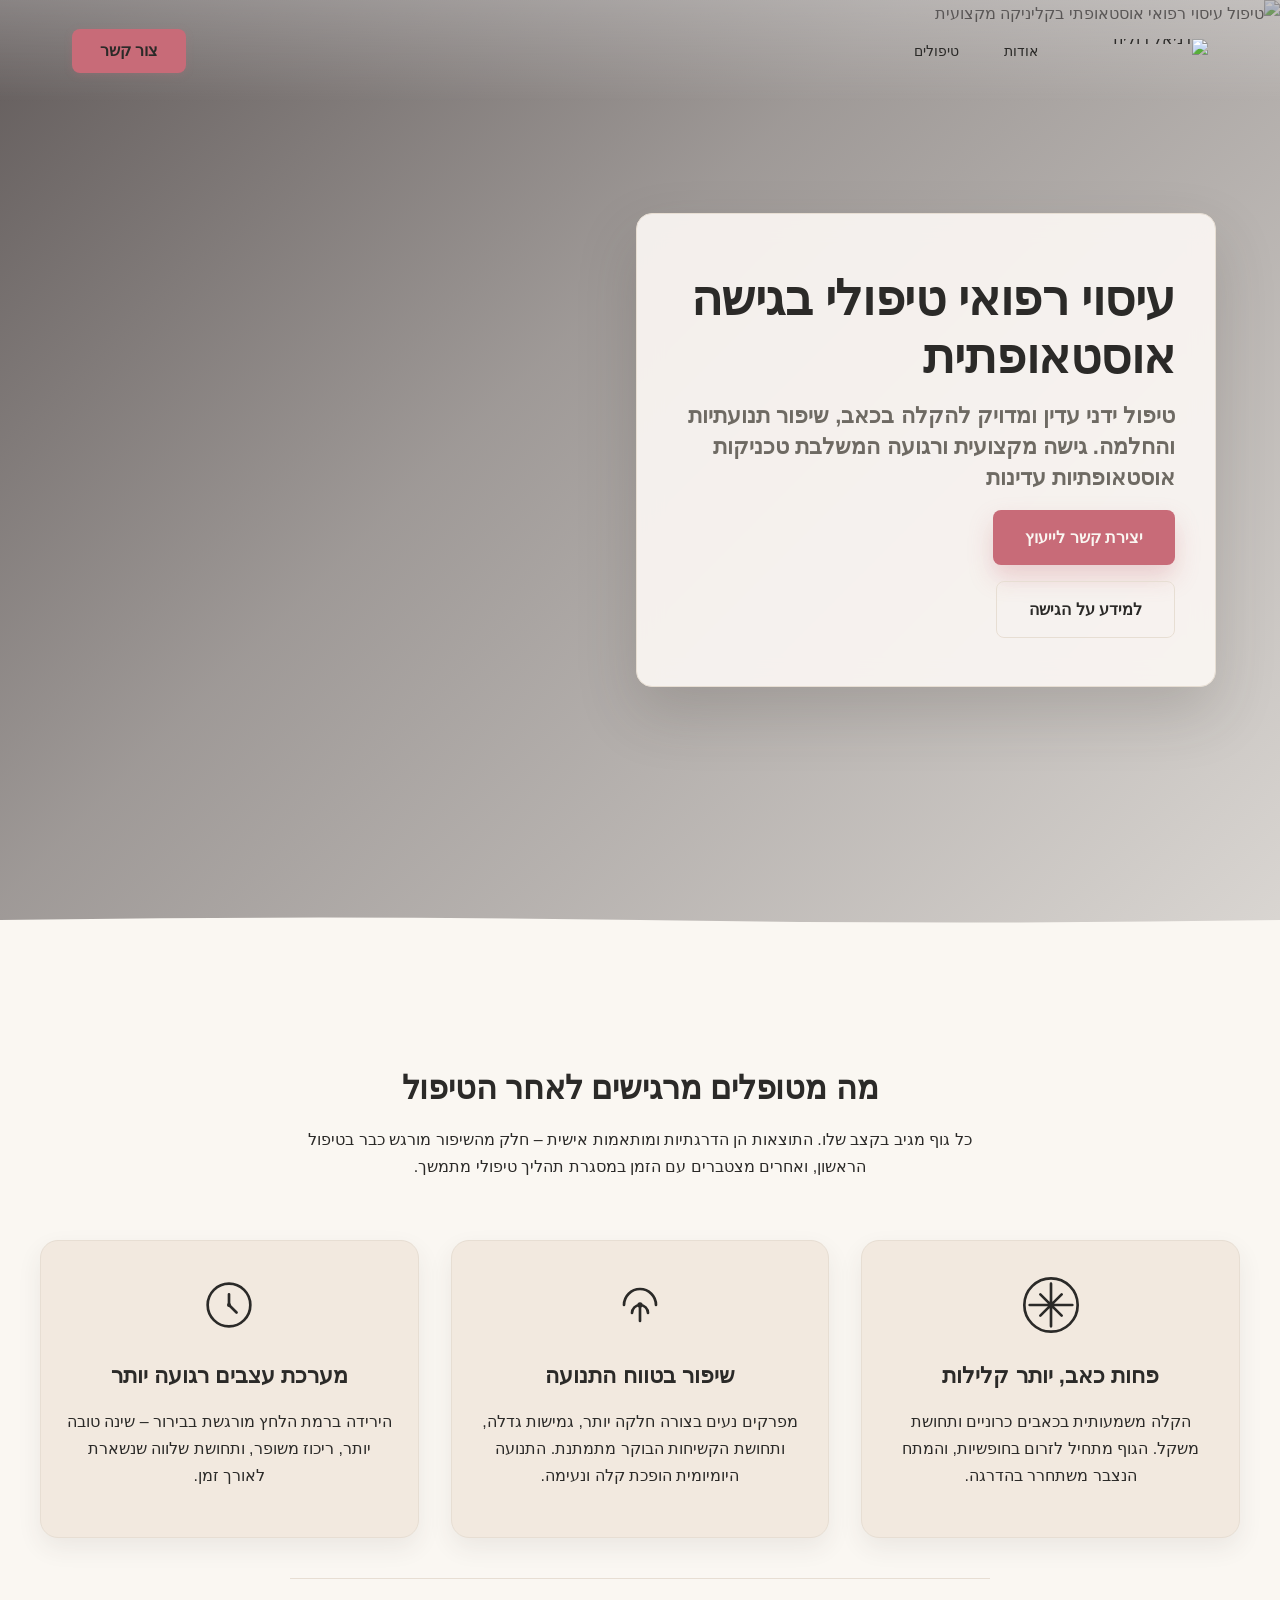
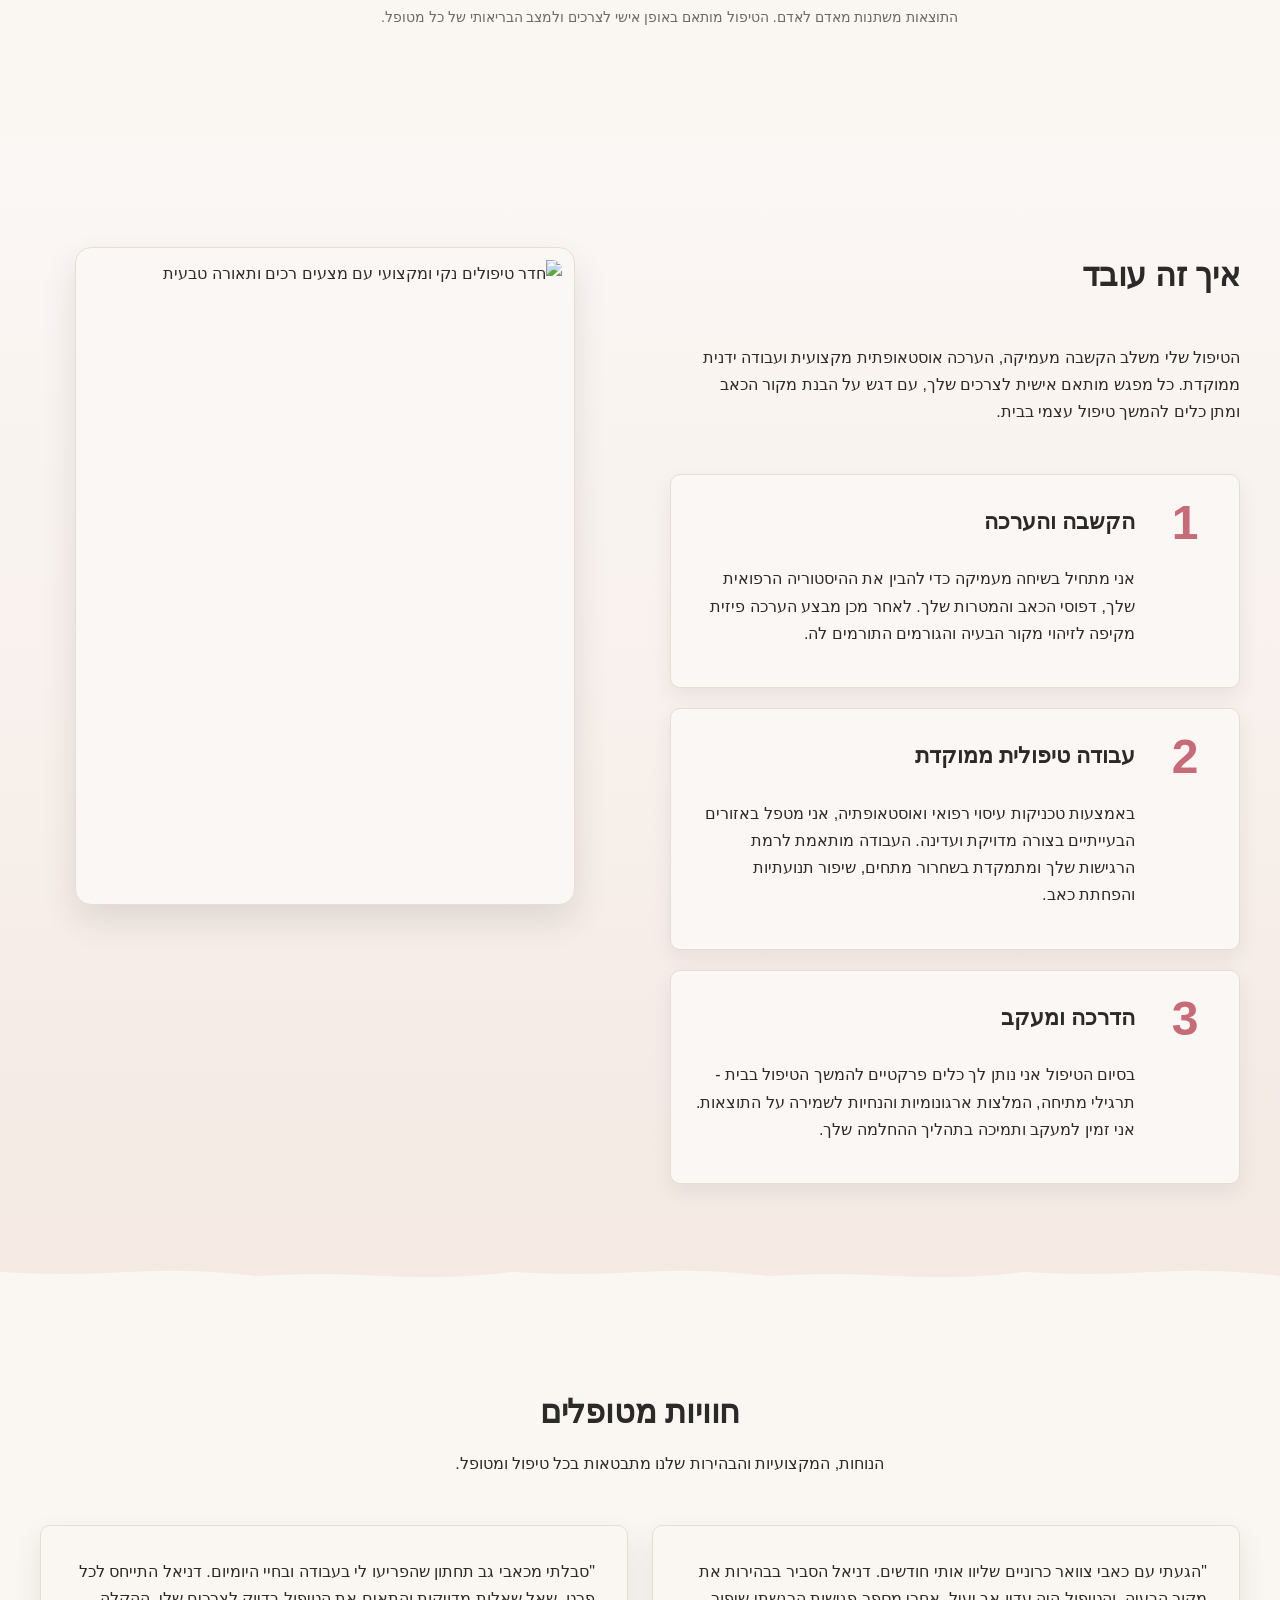
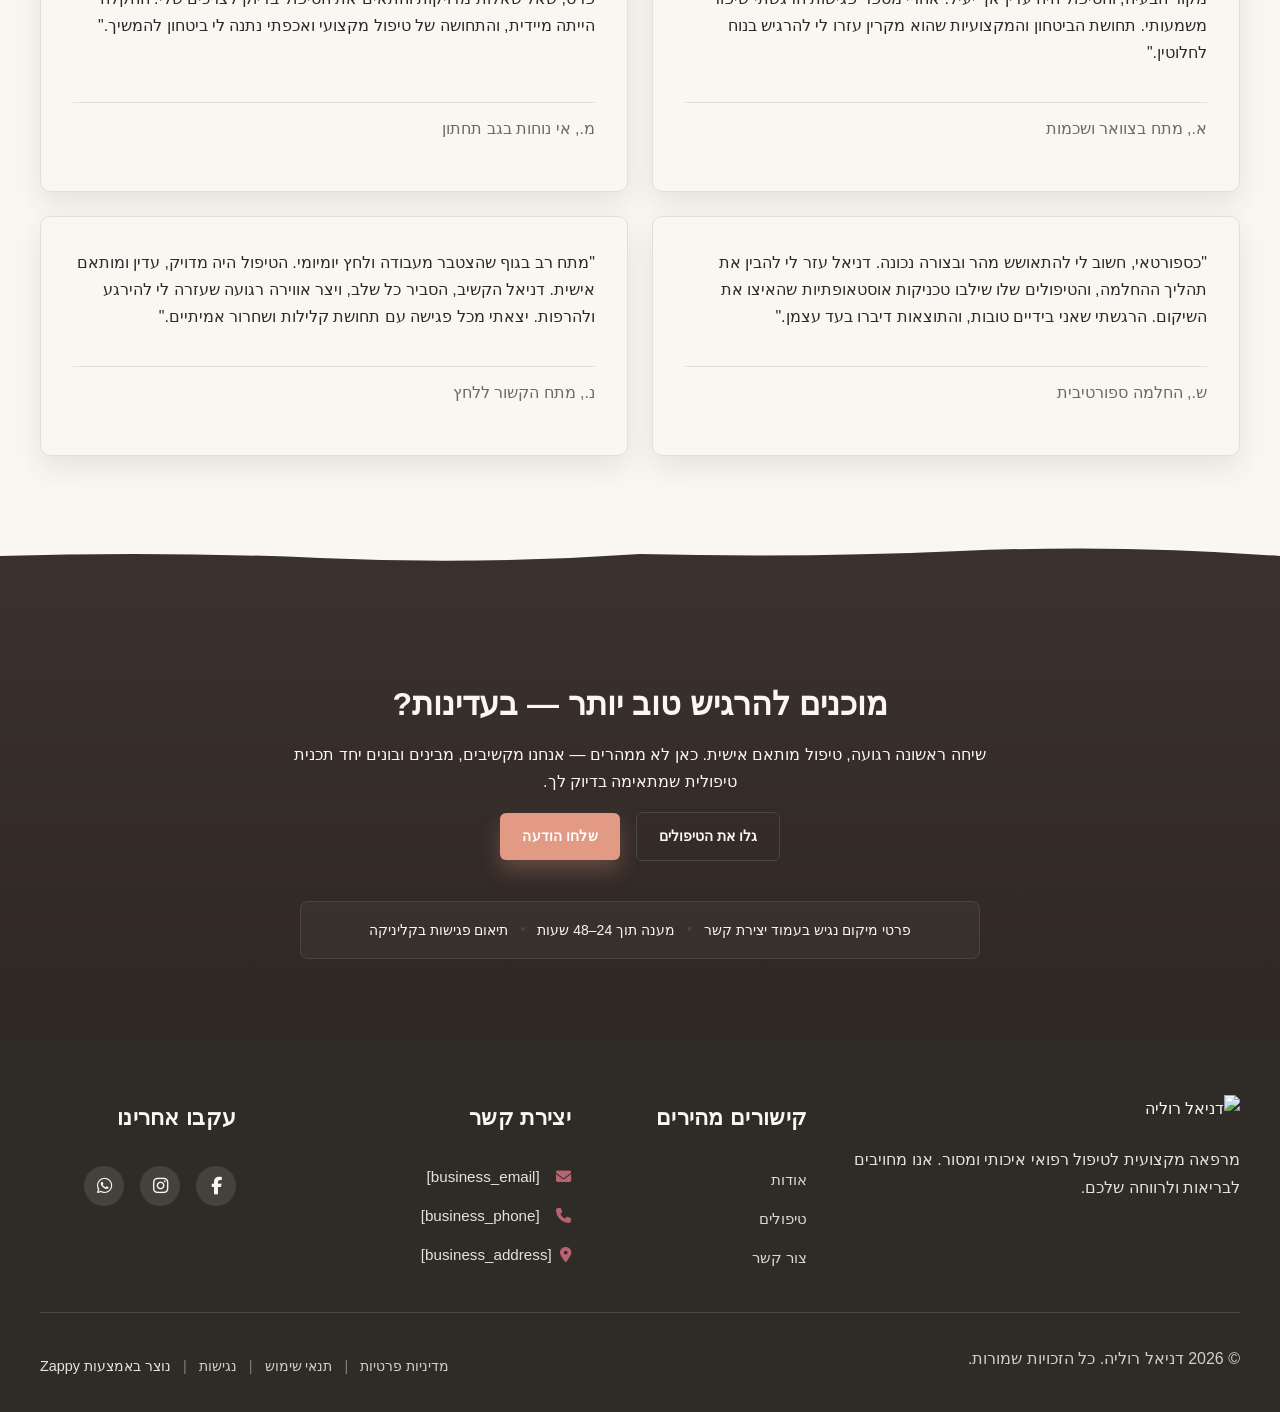
==== commit 6134d162: "Background sync: Progressive GitHub Sync" ====
--- a/public/index.html
+++ b/public/index.html
@@ -1 +1 @@
-<!doctype html><html dir="rtl" lang="he"><head><meta charset="UTF-8"><meta content="width=device-width,initial-scale=1" name="viewport"><meta content="index, follow" name="robots"><title>עיסוי רפואי מקצועי לשחרור כאבים — דניאל רוליה</title><meta content="טיפול רפואי הוליסטי המשלב גישה אוסטאופתית לשחרור כאבים כרוניים. דניאל רוליה מציע עיסוי רפואי מקצועי עם מגע מרפא עדין ותוצאות מוכחות." name="description"><meta content="עיסוי רפואי, טיפול רפואי, עיסוי רפואי לכאבי גב כרוניים, גישה אוסטאופתית, דניאל רוליה" name="keywords"><link href="/assets/favicon.ico" rel="icon" type="image/x-icon"><link href="/assets/favicon-16x16.png" rel="icon" type="image/png" sizes="16x16"><link href="/assets/favicon-32x32.png" rel="icon" type="image/png" sizes="32x32"><link href="/assets/favicon-48x48.png" rel="icon" type="image/png" sizes="48x48"><link href="/assets/favicon-192x192.png" rel="icon" type="image/png" sizes="192x192"><link href="/assets/favicon-512x512.png" rel="icon" type="image/png" sizes="512x512"><link href="/assets/apple-touch-icon.png" rel="apple-touch-icon"><script>!function(){"use strict";var t="344cad9e-0083-41dc-92a2-0ba049e1d627",e="https://api.zappy5.com/api/analytics/track",a=18e5,n=2592e6,o=!0,i=!0,r=!0;var s=function(){var e="zappy_visitor_"+t,a=null;try{if(a=localStorage.getItem(e)){var o=JSON.parse(a),i=Date.now();if(i-o.created<n)return o.lastSeen=i,localStorage.setItem(e,JSON.stringify(o)),o.id}}catch(t){console.warn("Zappy Analytics: LocalStorage not available")}var r="zv_"+Date.now()+"_"+Math.random().toString(36).substr(2,9);try{localStorage.setItem(e,JSON.stringify({id:r,created:Date.now(),lastSeen:Date.now()}))}catch(t){}return r}(),c=function(){var e="zappy_session_"+t,n=null;try{if(n=sessionStorage.getItem(e)){var o=JSON.parse(n),i=Date.now();if(i-o.timestamp<a)return o.timestamp=i,sessionStorage.setItem(e,JSON.stringify(o)),o.id}}catch(t){console.warn("Zappy Analytics: SessionStorage not available")}var r="zs_"+Date.now()+"_"+Math.random().toString(36).substr(2,9);try{sessionStorage.setItem(e,JSON.stringify({id:r,timestamp:Date.now()}))}catch(t){}return r}();function l(a,n){n=n||{};var o={website_id:t,event_type:a,page_path:window.location.pathname,referrer:document.referrer||"direct",visitor_id:s,session_id:c,metadata:n};if(navigator.sendBeacon){var i=new Blob([JSON.stringify(o)],{type:"application/json"});navigator.sendBeacon(e,i)}else fetch(e,{method:"POST",headers:{"Content-Type":"application/json"},body:JSON.stringify(o),keepalive:!0}).catch(function(t){console.warn("Zappy Analytics: Failed to track event",t)})}o&&l("pageview",{title:document.title,url:window.location.href}),i&&document.addEventListener("click",function(t){var e=t.target;if("BUTTON"===e.tagName||e.closest("button")){var a="BUTTON"===e.tagName?e:e.closest("button");l("click",{element:"button",text:a.textContent.trim().substring(0,100),id:a.id||null,class:a.className||null})}else if("A"===e.tagName||e.closest("a")){var n="A"===e.tagName?e:e.closest("a");l("navigation",{element:"link",text:n.textContent.trim().substring(0,100),href:n.href,external:n.hostname!==window.location.hostname})}},!0),r&&document.addEventListener("submit",function(t){var e=t.target;l("form_submit",{form_id:e.id||null,form_name:e.name||null,form_action:e.action||null,form_method:e.method||"GET"})},!0);var d=Date.now();window.addEventListener("beforeunload",function(){l("page_unload",{time_on_page:Math.floor((Date.now()-d)/1e3),page_path:window.location.pathname})}),window.zappyAnalytics={track:l,getVisitorId:function(){return s},getSessionId:function(){return c}}}()</script><meta content="עיסוי רפואי מקצועי לשחרור כאבים — דניאל רוליה" property="og:title"><meta content="טיפול רפואי הוליסטי המשלב גישה אוסטאופתית לשחרור כאבים כרוניים. דניאל רוליה מציע עיסוי רפואי מקצועי עם מגע מרפא עדין ותוצאות מוכחות." property="og:description"><meta content="website" property="og:type"><meta content="he_IL" property="og:locale"><meta content="summary_large_image" name="twitter:card"><meta content="עיסוי רפואי מקצועי לשחרור כאבים — דניאל רוליה" name="twitter:title"><meta content="טיפול רפואי הוליסטי המשלב גישה אוסטאופתית לשחרור כאבים כרוניים. דניאל רוליה מציע עיסוי רפואי מקצועי עם מגע מרפא עדין ותוצאות מוכחות." name="twitter:description"><link href="https://cdnjs.cloudflare.com/ajax/libs/font-awesome/6.4.0/css/all.min.css" rel="stylesheet"><link href="/assets/favicon.ico" rel="icon" type="image/x-icon"><link href="/assets/favicon-16x16.png" rel="icon" type="image/png" sizes="16x16"><link href="/assets/favicon-32x32.png" rel="icon" type="image/png" sizes="32x32"><link href="/assets/favicon-48x48.png" rel="icon" type="image/png" sizes="48x48"><link href="/assets/favicon-192x192.png" rel="icon" type="image/png" sizes="192x192"><link href="/assets/favicon-512x512.png" rel="icon" type="image/png" sizes="512x512"><link href="/assets/apple-touch-icon.png" rel="apple-touch-icon"><link href="https://cdn.jsdelivr.net/npm/vanilla-cookieconsent@3/dist/cookieconsent.css" rel="stylesheet"><script src="https://cdn.jsdelivr.net/npm/vanilla-cookieconsent@3/dist/cookieconsent.umd.js"></script><script src="https://cdn.jsdelivr.net/gh/mickidum/acc_toolbar/acctoolbar/acctoolbar.min.js"></script><link href="/styles.css" rel="stylesheet"><style id="zappy-dropdown-submenu-styles">#navMenu li:has(.sub-menu),.nav-menu li:has(.sub-menu),.navbar li:has(.sub-menu),nav li:has(.sub-menu){position:relative}#navMenu .sub-menu,.nav-menu .sub-menu,.navbar .sub-menu,nav .sub-menu{display:block!important;position:absolute!important;top:100%;left:0;min-width:220px;background:#fff;border-radius:8px;box-shadow:0 8px 25px rgba(0,0,0,.15);padding:8px 0;opacity:0;visibility:hidden;transform:translateY(10px);transition:all .3s ease;z-index:1000;list-style:none;pointer-events:none}#navMenu li:hover>.sub-menu,.nav-menu li:hover>.sub-menu,.navbar li:hover>.sub-menu,nav li:hover>.sub-menu{opacity:1!important;visibility:visible!important;transform:translateY(0)!important;pointer-events:auto!important}.sub-menu li{list-style:none;margin:0;padding:0}.sub-menu a{display:block!important;padding:10px 16px!important;color:var(--text-dark,#333)!important;font-weight:500;text-decoration:none;white-space:nowrap;transition:background-color .2s}.sub-menu a:hover{background-color:#f5f5f5}[dir=rtl] .nav-menu .sub-menu,[dir=rtl] .navbar .sub-menu,[dir=rtl] nav .sub-menu,html[lang=ar] .nav-menu .sub-menu,html[lang=ar] .navbar .sub-menu,html[lang=ar] nav .sub-menu,html[lang=he] .nav-menu .sub-menu,html[lang=he] .navbar .sub-menu,html[lang=he] nav .sub-menu{left:auto!important;right:0!important}.sub-menu:empty,.sub-menu:not(:has(li)),.sub-menu:not(:has(li:not(.zappy-hidden-menu-item))){display:none!important;opacity:0!important;visibility:hidden!important;pointer-events:none!important}li:has(.menu-group-title):hover>.sub-menu{opacity:1!important;visibility:visible!important;transform:translateY(0)!important;pointer-events:auto!important}#navMenu>li>.menu-group-title,.nav-menu>li>.menu-group-title{display:inline-block;padding:.5rem 1rem;cursor:default;user-select:none}@media (max-width:768px){#navMenu .sub-menu,.nav-menu .sub-menu,.navbar .sub-menu,nav .sub-menu{position:static!important;transform:none!important;box-shadow:none!important;background:0 0!important;max-height:0;overflow:hidden;opacity:0;visibility:hidden;transition:max-height .3s ease,opacity .3s ease;padding:0!important;border-radius:0!important}.sub-menu.mobile-expanded{max-height:500px!important;opacity:1!important;visibility:visible!important;padding:8px 0 8px 16px!important}[dir=rtl] .sub-menu.mobile-expanded,html[lang=he] .sub-menu.mobile-expanded{padding:8px 16px 8px 0!important}#navMenu li:hover>.sub-menu,.nav-menu li:hover>.sub-menu,.navbar li:hover>.sub-menu,nav li:hover>.sub-menu{opacity:0;visibility:hidden;pointer-events:none}#navMenu li>.sub-menu.mobile-expanded,.nav-menu li>.sub-menu.mobile-expanded,.navbar li>.sub-menu.mobile-expanded,nav li>.sub-menu.mobile-expanded{opacity:1!important;visibility:visible!important;pointer-events:auto!important}#navMenu li:has(.sub-menu),.nav-menu li:has(.sub-menu),.navbar li:has(.sub-menu),nav li:has(.sub-menu){display:flex!important;flex-wrap:wrap!important;align-items:center!important;position:relative!important;min-height:44px!important}#navMenu li:has(.sub-menu)>a,.nav-menu li:has(.sub-menu)>a,.navbar li:has(.sub-menu)>a,nav li:has(.sub-menu)>a{flex:1!important;min-width:0!important}#navMenu li:has(.sub-menu)>.menu-group-title,.nav-menu li:has(.sub-menu)>.menu-group-title,.navbar li:has(.sub-menu)>.menu-group-title,nav li:has(.sub-menu)>.menu-group-title{flex:1!important;min-width:0!important;padding:0!important;line-height:inherit!important}#navMenu li:has(.sub-menu)>.sub-menu,.nav-menu li:has(.sub-menu)>.sub-menu,.navbar li:has(.sub-menu)>.sub-menu,nav li:has(.sub-menu)>.sub-menu{flex-basis:100%!important;width:100%!important}#navMenu li:has(.sub-menu)>a [class*=arrow],#navMenu li:has(.sub-menu)>a [class*=chevron],.nav-menu li:has(.sub-menu)>a .fa-angle-down,.nav-menu li:has(.sub-menu)>a .fa-chevron-down,.nav-menu li:has(.sub-menu)>a [class*=arrow],.nav-menu li:has(.sub-menu)>a [class*=chevron],nav li:has(.sub-menu)>a [class*=arrow],nav li:has(.sub-menu)>a [class*=chevron]{display:none!important;visibility:hidden!important}.mobile-submenu-toggle{display:flex!important;align-items:center!important;justify-content:center!important;width:44px!important;height:auto!important;background:0 0!important;border:none!important;cursor:pointer!important;color:var(--text-dark)!important;position:static!important;flex-shrink:0!important;align-self:stretch!important;z-index:2!important;padding:0!important;margin:0!important}.mobile-submenu-toggle::after{content:''!important;width:0!important;height:0!important;border-left:6px solid transparent!important;border-right:6px solid transparent!important;border-top:7px solid currentColor!important;transition:transform .3s ease!important}.mobile-submenu-toggle.expanded::after{transform:rotate(180deg)!important}.sub-menu a{padding:10px 0!important;display:block!important;color:var(--text-dark)!important}.navbar .sub-menu li a,.zappy-products-dropdown .sub-menu a,nav.navbar .sub-menu li a{color:var(--text-dark)!important}}@media (min-width:769px){.mobile-submenu-toggle{display:none!important}}</style><style id="mobile-lang-menu-deployed-css">@media (max-width:768px){.lang-switcher,.nav-container .lang-switcher,.nav-cta-container .lang-switcher,.nav-ecommerce-icons .lang-switcher,.nav-icons-left .lang-switcher,.navbar .lang-switcher,.navbar .nav-cta-container .lang-switcher{display:none!important}.mobile-lang-menu{width:100%;border-top:1px solid rgba(128,128,128,.2);padding:8px 0 0 0;margin-top:8px}.mobile-lang-toggle{display:flex!important;align-items:center;justify-content:space-between;width:100%;padding:12px 16px;background:0 0;border:none;cursor:pointer;font-size:15px;color:inherit;font-family:inherit}.mobile-lang-toggle::after{content:'';display:inline-block;width:8px;height:8px;border-right:2px solid currentColor;border-bottom:2px solid currentColor;transform:rotate(45deg);transition:transform .3s ease;margin-left:8px}.mobile-lang-toggle.expanded::after{transform:rotate(-135deg)}.mobile-lang-options{max-height:0;overflow:hidden;transition:max-height .3s ease}.mobile-lang-options.expanded{max-height:300px}.mobile-lang-option{display:flex!important;align-items:center;gap:10px;padding:10px 24px;text-decoration:none;color:inherit;font-size:14px;font-family:inherit}.mobile-lang-option:hover{background:rgba(128,128,128,.1)}.mobile-lang-option.active{font-weight:600;opacity:.7;pointer-events:none}.mobile-lang-option img{width:20px;height:20px;border-radius:50%}}@media (min-width:769px){.mobile-lang-menu{display:none!important}}</style><style id="zappy-widget-visibility">#mic-access-tool-box,#mic-access-tool-general-button,#mic-init-access-tool #mic-access-tool-box,#mic-init-access-tool #mic-access-tool-general-button,#mic-init-access-tool .mic-access-tool-general-button,._access-icon,._access-menu,.mic-access-tool-box,.mic-access-tool-general-button,div[id*=mic-access-tool-box]{display:none!important;visibility:hidden!important;opacity:0!important;pointer-events:none!important}</style></head><body><nav class="navbar" dir="rtl"><button aria-label="Menu" class="mobile-toggle" id="mobileToggle"><svg viewBox="0 0 24 24" fill="none" height="24" width="24" class="hamburger-icon"><path d="M3 12h18M3 6h18M3 18h18" stroke="currentColor" stroke-width="2" stroke-linecap="round"></path></svg><svg viewBox="0 0 24 24" fill="none" height="24" width="24" class="close-icon" style="display:none"><path d="M18 6L6 18M6 6l12 12" stroke="currentColor" stroke-width="2" stroke-linecap="round"></path></svg></button><button aria-label="Call" class="phone-header-btn"><svg viewBox="0 0 24 24" fill="currentColor" height="20" width="20"><path d="M22 16.92v3a2 2 0 0 1-2.18 2 19.79 19.79 0 0 1-8.63-3.07 19.5 19.5 0 0 1-6-6 19.79 19.79 0 0 1-3.07-8.67A2 2 0 0 1 4.11 2h3a2 2 0 0 1 2 1.72 12.84 12.84 0 0 0 .7 2.81 2 2 0 0 1-.45 2.11L8.09 9.91a16 16 0 0 0 6 6l1.27-1.27a2 2 0 0 1 2.11-.45 12.84 12.84 0 0 0 2.81.7A2 2 0 0 1 22 16.92z"></path></svg></button><div class="nav-container"><div class="nav-right-group"><div class="nav-brand"><a href="/" class="logo-link"><img alt="דניאל רוליה" src="/assets/business-logo.webp" class="logo"></a></div><ul class="nav-menu" id="navMenu"><li><a href="/about">אודות</a></li><li><a href="/treatments">טיפולים</a></li></ul></div><div class="nav-cta-container"><a href="/contact" class="nav-cta-btn">צור קשר</a></div></div></nav><script>window.addEventListener("load",function(){const e=document.querySelector(".navbar, nav, header");if(!e)return void console.log("[Navbar] Navbar element not found");let t=document.getElementById("mobileToggle")||document.querySelector(".mobile-toggle")||document.querySelector(".hamburger")||document.querySelector(".hamburger-menu")||document.querySelector(".menu-toggle")||document.querySelector(".burger-menu")||document.querySelector('[aria-label="Menu"]')||document.querySelector('[aria-label="תפריט"]');const o=document.querySelector(".phone-header-btn"),n=window.getComputedStyle(e);let r=n.backgroundColor;if(console.log("[Navbar] Initial navbar background:",r),"transparent"===r||"rgba(0, 0, 0, 0)"===r||r.startsWith("rgba")&&r.includes(", 0)")){const e=n.backgroundImage;if(e&&"none"!==e)console.log("[Navbar] Navbar has background image/gradient, using dark text"),r="rgb(240, 240, 240)";else{const e=window.getComputedStyle(document.body).backgroundColor;console.log("[Navbar] Navbar transparent, using body background:",e),r=e}}const i=r.match(/\d+/g);if(i&&i.length>=3){const e=(.299*parseInt(i[0])+.587*parseInt(i[1])+.114*parseInt(i[2]))/255;console.log("[Navbar] Mobile button colors preserved from Claude CSS (luminance:",e.toFixed(2)+")");const n=document.createElement("style");n.id="zappy-mobile-nav-fix";document.documentElement.lang;document.documentElement.dir,n.textContent='\n        /* Hide mobile buttons on desktop, show only on mobile */\n        @media (min-width: 769px) {\n          .mobile-toggle,\n          .phone-header-btn {\n            display: none !important;\n          }\n        }\n        \n        /* Show and position mobile buttons correctly on mobile */\n        @media (max-width: 768px) {\n          .mobile-toggle,\n          .phone-header-btn {\n            position: absolute !important;\n            top: 50% !important;\n            transform: translateY(-50%) !important;\n            z-index: 1001 !important;\n            display: flex !important;\n            align-items: center !important;\n            justify-content: center !important;\n            width: 36px !important;\n            height: 36px !important;\n            border-radius: 50% !important;\n            border: none !important;\n            cursor: pointer !important;\n            padding: 6px !important;\n            background: none !important;\n            color: var(--nav-text, var(--text-dark)) !important;\n          }\n          \n          /* LTR positioning (default): hamburger LEFT, phone RIGHT */\n          html:not([dir="rtl"]):not([lang="he"]):not([lang="ar"]) .mobile-toggle,\n          html[dir="ltr"] .mobile-toggle {\n            left: 12px !important;\n            right: auto !important;\n          }\n          html:not([dir="rtl"]):not([lang="he"]):not([lang="ar"]) .phone-header-btn,\n          html[dir="ltr"] .phone-header-btn {\n            right: 12px !important;\n            left: auto !important;\n          }\n          \n          /* RTL positioning: hamburger RIGHT, phone LEFT */\n          html[dir="rtl"] .mobile-toggle,\n          html[lang="he"] .mobile-toggle,\n          html[lang="ar"] .mobile-toggle {\n            right: 12px !important;\n            left: auto !important;\n          }\n          html[dir="rtl"] .phone-header-btn,\n          html[lang="he"] .phone-header-btn,\n          html[lang="ar"] .phone-header-btn {\n            left: 12px !important;\n            right: auto !important;\n          }\n          \n          /* CRITICAL: Ensure nav-container has min-height on mobile */\n          /* All children are positioned absolutely/fixed on mobile, so height:auto collapses to 0 */\n          .nav-container {\n            min-height: 70px !important;\n            position: relative !important;\n          }\n          \n          /* Ensure SVG icons are properly sized and inherit color */\n          .mobile-toggle svg,\n          .phone-header-btn svg {\n            width: 24px !important;\n            height: 24px !important;\n            /* Don\'t force display - let JavaScript control hamburger/close toggle */\n          }\n          \n          /* Reset nav-cta-container on mobile - remove desktop box-shadow/padding */\n          /* that creates a visible ghost box when CTA button is hidden */\n          .nav-cta-container {\n            box-shadow: none !important;\n            padding: 0 !important;\n          }\n          \n          /* Hide nav-cta-container entirely on mobile when there\'s no lang-switcher */\n          /* (only the CTA button is inside, and it\'s hidden on mobile) */\n          .nav-cta-container:not(:has(.lang-switcher)) {\n            display: none !important;\n          }\n          \n          /* CRITICAL: Prevent hero image fade gradient from bleeding over headline text */\n          /* The .image-fade-gradient has bottom: -30px (extends below parent) */\n          /* On mobile stacked layout, this overlaps the h1 text below the image */\n          .hero-image-column {\n            overflow: hidden !important;\n          }\n          .image-fade-gradient {\n            bottom: 0 !important;\n          }\n          \n          /* Hide desktop language switcher on mobile - hamburger menu handles it */\n          /* High specificity to override stored CSS */\n          .lang-switcher,\n          .nav-cta-container .lang-switcher,\n          .nav-container .lang-switcher,\n          .navbar .lang-switcher,\n          .navbar .nav-cta-container .lang-switcher {\n            display: none !important;\n          }\n        }\n      ';const r=document.getElementById("zappy-mobile-nav-fix");r&&r.remove(),document.head.appendChild(n),console.log("[Navbar] Critical CSS injected for mobile nav positioning");const l=window.innerWidth<=768;if(t){const e=t.querySelector(".hamburger-icon"),o=t.querySelector(".close-icon");e&&(e.style.setProperty("width","24px","important"),e.style.setProperty("height","24px","important"),e.style.setProperty("display","block","important")),o&&(o.style.setProperty("width","24px","important"),o.style.setProperty("height","24px","important"),o.style.setProperty("display","none","important")),l?(t.style.setProperty("position","absolute","important"),t.style.setProperty("top","50%","important"),t.style.setProperty("transform","translateY(-50%)","important"),t.style.setProperty("z-index","1001","important"),t.style.removeProperty("left"),t.style.removeProperty("right"),console.log("[Navbar] Mobile toggle positioning applied (mobile viewport)")):(t.style.removeProperty("position"),t.style.removeProperty("top"),t.style.removeProperty("transform"),t.style.removeProperty("z-index"),t.style.removeProperty("left"),t.style.removeProperty("right"),console.log("[Navbar] Desktop viewport - cleared mobile toggle inline positioning"))}if(o){const e=o.querySelector("svg");e&&(e.style.width="24px",e.style.height="24px",e.setAttribute("width","24"),e.setAttribute("height","24")),l?(o.style.setProperty("position","absolute","important"),o.style.setProperty("top","50%","important"),o.style.setProperty("transform","translateY(-50%)","important"),o.style.setProperty("z-index","1001","important"),o.style.removeProperty("left"),o.style.removeProperty("right"),console.log("[Navbar] Phone button positioning applied (mobile viewport)")):(o.style.removeProperty("position"),o.style.removeProperty("top"),o.style.removeProperty("transform"),o.style.removeProperty("z-index"),o.style.removeProperty("left"),o.style.removeProperty("right"),console.log("[Navbar] Desktop viewport - cleared phone button inline positioning"))}}else console.log("[Navbar] Could not parse background color:",r);t=document.getElementById("mobileToggle")||document.querySelector(".mobile-toggle")||document.querySelector(".hamburger")||document.querySelector(".hamburger-menu")||document.querySelector(".menu-toggle")||document.querySelector(".burger-menu")||document.querySelector('[aria-label="Menu"]')||document.querySelector('[aria-label="תפריט"]');const l=document.getElementById("navMenu")||document.querySelector(".nav-menu")||document.querySelector(".nav-links")||document.querySelector("nav ul:not(.submenu)");if(!t||!l)return void console.log("[Navbar] Mobile toggle or menu not found:",{toggle:!!t,menu:!!l});l.id||(l.id="navMenu"),console.log("[Navbar] Initializing mobile menu...");const a=t.cloneNode(!0);t.parentNode.replaceChild(a,t),a.addEventListener("click",function(e){e.preventDefault(),e.stopPropagation();const t=this.querySelector(".hamburger-icon"),o=this.querySelector(".close-icon");l.classList.contains("active")?(l.classList.remove("active"),t&&t.style.setProperty("display","block","important"),o&&o.style.setProperty("display","none","important"),document.body.style.overflow="",console.log("[Navbar] Menu closed")):(l.classList.add("active"),t&&t.style.setProperty("display","none","important"),o&&o.style.setProperty("display","block","important"),document.body.style.overflow="hidden",console.log("[Navbar] Menu opened"))}),l.querySelectorAll("a").forEach(function(e){e.addEventListener("click",function(){if("#"===this.getAttribute("href"))return;const e=a.querySelector(".hamburger-icon"),t=a.querySelector(".close-icon");l.classList.remove("active"),e&&e.style.setProperty("display","block","important"),t&&t.style.setProperty("display","none","important"),document.body.style.overflow="",console.log("[Navbar] Menu closed (link clicked)")})});var s=l.querySelectorAll(".dropdown-toggle");s.forEach(function(e){e.addEventListener("click",function(e){e.preventDefault(),e.stopPropagation();var t=this.closest(".nav-dropdown");t&&(t.parentNode.querySelectorAll(".nav-dropdown.open").forEach(function(e){e!==t&&e.classList.remove("open")}),t.classList.toggle("open"),console.log("[Navbar] Dropdown toggled:",t.classList.contains("open")?"open":"closed"))})}),document.addEventListener("click",function(e){e.target.closest(".nav-dropdown")||document.querySelectorAll(".nav-dropdown.open").forEach(function(e){e.classList.remove("open")})}),console.log("[Navbar] Dropdown handlers initialized for "+s.length+" dropdowns"),o&&o.addEventListener("click",function(){const e=document.querySelectorAll('a[href^="tel:"]'),t=e.length>0?e[0].getAttribute("href").replace("tel:",""):"[business_phone]";window.location.href="tel:"+t,console.log("[Navbar] Phone button clicked")}),console.log("[Navbar] Mobile menu initialized successfully");const p=function(){const e=document.querySelector(".whatsapp-float");e&&(window.innerWidth>=769?(e.style.setProperty("display","none","important"),e.style.setProperty("visibility","hidden","important"),e.style.setProperty("opacity","0","important"),e.style.setProperty("pointer-events","none","important"),console.log("[WhatsApp] Button hidden on desktop")):(e.style.removeProperty("display"),e.style.removeProperty("visibility"),e.style.removeProperty("opacity"),e.style.removeProperty("pointer-events"),console.log("[WhatsApp] Button visible on mobile")))};let c;p(),window.addEventListener("resize",function(){clearTimeout(c),c=setTimeout(p,100)})})</script><main><section class="index-hero-section" data-layout-spec="בית-hero" data-hero-type="fullscreen-scrim" id="zappy-section-0"><div class="index-hero-section__bg-wrapper"><img alt="טיפול עיסוי רפואי אוסטאופתי בקליניקה מקצועית" src="/assets/site-index-hero-bg.webp" class="index-hero-section__bg-image zappy-editable-image" data-context="Bright, high-key therapeutic massage clinic scene showing professional hands applying gentle osteopathic technique on a patient covered with clean white towel and linen. Warm natural lighting from window, minimal modern clinic interior with cream walls, peaceful atmosphere. Focus on the careful hand placement demonstrating medical precision and gentle care. High-key photography with soft shadows, professional medical setting with warm white balance. Shot from side angle showing both practitioner hands and treatment area." data-element-id="img-1773052257389-zq4fwq8k2" data-element-type="image" data-hero-bg="true" data-placeholder="index-hero-bg" data-resize-handler-attached="true" height="1080" width="1920"><div class="index-hero-section__scrim" aria-hidden="true"></div></div><h1 class="index-hero-section__headline" data-element-id="move-1773052281384-42t8vkm7">עיסוי רפואי טיפולי בגישה אוסטאופתית</h1><h3 class="index-hero-section__subtitle">טיפול ידני עדין ומדויק להקלה בכאב, שיפור תנועתיות והחלמה. גישה מקצועית ורגועה המשלבת טכניקות אוסטאופתיות מתקדמות.</h3><p class="zappy-editable"><a href="/contact" class="index-hero-section__btn-primary" data-element-id="btn-1773052257376-3akdf6ubo" data-element-type="button" data-native-element="true">יצירת קשר לייעוץ</a></p><div class="index-hero-section__content-wrapper"><div class="index-hero-section__overlay-card"><div class="index-hero-section__cta-group"><a href="/about" class="index-hero-section__btn-secondary" data-element-id="btn-1773052257376-gddp6je0u" data-element-type="button" data-native-element="true">למידע על הגישה</a></div></div></div><div class="index-hero-section__divider-wrapper"><svg viewBox="0 0 1200 80" xmlns="http://www.w3.org/2000/svg" aria-hidden="true" data-no-icon-edit="true" preserveAspectRatio="none"><defs><linearGradient id="index-hero-divider-gradient" x1="0%" x2="0%" y1="0%" y2="100%"><stop offset="0%" style="stop-color:#FAF7F2"></stop><stop offset="100%" style="stop-color:#FAF7F2;stop-opacity:1"></stop></linearGradient></defs><path d="M0,80 L0,20 Q300,15 600,20 T1200,20 L1200,80 Z" fill="var(--bg-light)"></path></svg></div></section><section class="index-benefits-section" data-layout-spec="בית-benefits"><div class="index-benefits-container"><div class="index-benefits-header"><h2>מה מטופלים מרגישים לאחר הטיפול</h2><p>כל גוף מגיב בקצב שלו. התוצאות הן הדרגתיות ומותאמות אישית – חלק מהשיפור מורגש כבר בטיפול הראשון, ואחרים מצטברים עם הזמן במסגרת תהליך טיפולי מתמשך.</p></div><div class="index-benefits-grid"><div class="index-benefits-card"><div class="index-benefits-icon" data-element-type="icon" data-icon-type="svg"><svg viewBox="0 0 48 48" xmlns="http://www.w3.org/2000/svg" fill="none"><path d="M24 8v32M8 24h32M16 16l16 16M32 16L16 32" stroke="currentColor" stroke-width="2" stroke-linecap="round"></path><circle cx="24" cy="24" fill="none" r="20" stroke="currentColor" stroke-width="2"></circle></svg></div><h3>פחות כאב, יותר קלילות</h3><p>הקלה משמעותית בכאבים כרוניים ותחושת משקל. הגוף מתחיל לזרום בחופשיות, והמתח הנצבר משתחרר בהדרגה.</p></div><div class="index-benefits-card"><div class="index-benefits-icon" data-element-type="icon" data-icon-type="svg"><svg viewBox="0 0 48 48" xmlns="http://www.w3.org/2000/svg" fill="none"><path d="M12 24c0-6.627 5.373-12 12-12s12 5.373 12 12" stroke="currentColor" stroke-width="2" stroke-linecap="round"></path><path d="M18 30c0-3.314 2.686-6 6-6s6 2.686 6 6" stroke="currentColor" stroke-width="2" stroke-linecap="round"></path><circle cx="24" cy="24" fill="currentColor" r="2"></circle><path d="M24 24v12" stroke="currentColor" stroke-width="2" stroke-linecap="round"></path></svg></div><h3>שיפור בטווח התנועה</h3><p>מפרקים נעים בצורה חלקה יותר, גמישות גדלה, ותחושת הקשיחות הבוקר מתמתנת. התנועה היומיומית הופכת קלה ונעימה.</p></div><div class="index-benefits-card"><div class="index-benefits-icon" data-element-type="icon" data-icon-type="svg"><svg viewBox="0 0 48 48" xmlns="http://www.w3.org/2000/svg" fill="none"><path d="M24 8c-8.837 0-16 7.163-16 16s7.163 16 16 16 16-7.163 16-16S32.837 8 24 8z" stroke="currentColor" stroke-width="2"></path><path d="M24 16v8l5.657 5.657" stroke="currentColor" stroke-width="2" stroke-linecap="round" stroke-linejoin="round"></path><circle cx="24" cy="24" fill="currentColor" r="1.5"></circle></svg></div><h3>מערכת עצבים רגועה יותר</h3><p>הירידה ברמת הלחץ מורגשת בבירור – שינה טובה יותר, ריכוז משופר, ותחושת שלווה שנשארת לאורך זמן.</p></div></div><div class="index-benefits-disclaimer"><p><small>התוצאות משתנות מאדם לאדם. הטיפול מותאם באופן אישי לצרכים ולמצב הבריאותי של כל מטופל.</small></p></div></div><div class="index-benefits-divider-wrapper"><svg viewBox="0 0 1200 60" xmlns="http://www.w3.org/2000/svg" aria-hidden="true" data-no-icon-edit="true" preserveAspectRatio="none"><path d="M0,60 L0,30 Q60,28 120,30 T240,28 Q300,30 360,28 T480,30 Q540,28 600,30 T720,28 Q780,30 840,28 T960,30 Q1020,28 1080,30 T1200,28 L1200,60 Z" fill="#FBF7F4"></path></svg></div></section><section class="index-process-section" data-layout-spec="בית-process"><div class="index-process-container"><div class="index-process-content"><h2>איך זה עובד</h2><p class="index-process-intro">הטיפול שלי משלב הקשבה מעמיקה, הערכה אוסטאופתית מקצועית ועבודה ידנית ממוקדת. כל מפגש מותאם אישית לצרכים שלך, עם דגש על הבנת מקור הכאב ומתן כלים להמשך טיפול עצמי בבית.</p><div class="index-process-steps"><article class="index-process-step-card"><div class="index-process-step-number">1</div><div class="index-process-step-content"><h3>הקשבה והערכה</h3><p>אני מתחיל בשיחה מעמיקה כדי להבין את ההיסטוריה הרפואית שלך, דפוסי הכאב והמטרות שלך. לאחר מכן מבצע הערכה פיזית מקיפה לזיהוי מקור הבעיה והגורמים התורמים לה.</p></div></article><article class="index-process-step-card"><div class="index-process-step-number">2</div><div class="index-process-step-content"><h3>עבודה טיפולית ממוקדת</h3><p>באמצעות טכניקות עיסוי רפואי ואוסטאופתיה, אני מטפל באזורים הבעייתיים בצורה מדויקת ועדינה. העבודה מותאמת לרמת הרגישות שלך ומתמקדת בשחרור מתחים, שיפור תנועתיות והפחתת כאב.</p></div></article><article class="index-process-step-card"><div class="index-process-step-number">3</div><div class="index-process-step-content"><h3>הדרכה ומעקב</h3><p>בסיום הטיפול אני נותן לך כלים פרקטיים להמשך הטיפול בבית - תרגילי מתיחה, המלצות ארגונומיות והנחיות לשמירה על התוצאות. אני זמין למעקב ותמיכה בתהליך ההחלמה שלך.</p></div></article></div></div><div class="index-process-image-column"><div class="index-process-image-card"><img alt="חדר טיפולים נקי ומקצועי עם מצעים רכים ותאורה טבעית" src="/assets/site-index-process-image-1.webp" data-context="Clean, minimalist therapeutic massage treatment room detail showing soft cream-colored linens on a massage table, gentle natural lighting from a window, warm beige walls, professional hands arranging fresh towels or preparing for treatment, calm and sterile medical aesthetic with warm pastel tones, shallow depth of field, peaceful and professional atmosphere" data-placeholder="index-process-image-1" height="800" width="600"></div></div></div><div class="index-process-divider-wrapper"><svg viewBox="0 0 1200 60" xmlns="http://www.w3.org/2000/svg" aria-hidden="true" data-no-icon-edit="true" preserveAspectRatio="none"><path d="M0,60 L0,28 Q60,32 120,28 T240,32 Q300,28 360,32 T480,28 Q540,32 600,28 T720,32 Q780,28 840,32 T960,28 Q1020,32 1080,28 T1200,32 L1200,60 Z" fill="var(--bg-light)"></path></svg></div></section><section class="index-testimonials-section" data-layout-spec="בית-testimonials"><div class="index-testimonials-container"><div class="index-testimonials-header"><h2>חוויות מטופלים</h2><p>הנוחות, המקצועיות והבהירות שלנו מתבטאות בכל טיפול ומטופל.</p></div><div class="index-testimonials-grid"><div class="index-testimonial-card"><p class="index-testimonial-quote">"הגעתי עם כאבי צוואר כרוניים שליוו אותי חודשים. דניאל הסביר בבהירות את מקור הבעיה, והטיפול היה עדין אך יעיל. אחרי מספר פגישות הרגשתי שיפור משמעותי. תחושת הביטחון והמקצועיות שהוא מקרין עזרו לי להרגיש בנוח לחלוטין."</p><p class="index-testimonial-attribution">א., מתח בצוואר ושכמות</p></div><div class="index-testimonial-card"><p class="index-testimonial-quote">"סבלתי מכאבי גב תחתון שהפריעו לי בעבודה ובחיי היומיום. דניאל התייחס לכל פרט, שאל שאלות מדויקות והתאים את הטיפול בדיוק לצרכים שלי. ההקלה הייתה מיידית, והתחושה של טיפול מקצועי ואכפתי נתנה לי ביטחון להמשיך."</p><p class="index-testimonial-attribution">מ., אי נוחות בגב תחתון</p></div><div class="index-testimonial-card"><p class="index-testimonial-quote">"כספורטאי, חשוב לי להתאושש מהר ובצורה נכונה. דניאל עזר לי להבין את תהליך ההחלמה, והטיפולים שלו שילבו טכניקות אוסטאופתיות שהאיצו את השיקום. הרגשתי שאני בידיים טובות, והתוצאות דיברו בעד עצמן."</p><p class="index-testimonial-attribution">ש., החלמה ספורטיבית</p></div><div class="index-testimonial-card"><p class="index-testimonial-quote">"מתח רב בגוף שהצטבר מעבודה ולחץ יומיומי. הטיפול היה מדויק, עדין ומותאם אישית. דניאל הקשיב, הסביר כל שלב, ויצר אווירה רגועה שעזרה לי להירגע ולהרפות. יצאתי מכל פגישה עם תחושת קלילות ושחרור אמיתיים."</p><p class="index-testimonial-attribution">נ., מתח הקשור ללחץ</p></div></div></div><div class="index-testimonials-divider-wrapper"><svg viewBox="0 0 1200 80" xmlns="http://www.w3.org/2000/svg" aria-hidden="true" data-no-icon-edit="true" preserveAspectRatio="none"><defs><linearGradient id="testimonials-gradient" x1="0%" x2="0%" y1="0%" y2="100%"><stop offset="0%" style="stop-color:#F4E9E3;stop-opacity:1"></stop><stop offset="100%" style="stop-color:#E9C9BE;stop-opacity:1"></stop></linearGradient></defs><path d="M0,80 L0,40 Q150,35 300,42 T600,38 Q750,42 900,35 T1200,40 L1200,80 Z" fill="#3A312E"></path></svg></div></section><section class="index-cta-section" data-layout-spec="בית-cta"><div class="index-cta-container"><h2 class="index-cta-heading">מוכנים להרגיש טוב יותר — בעדינות?</h2><p class="index-cta-text">שיחה ראשונה רגועה, טיפול מותאם אישית. כאן לא ממהרים — אנחנו מקשיבים, מבינים ובונים יחד תכנית טיפולית שמתאימה בדיוק לך.</p><div class="index-cta-buttons"><a href="/contact" class="btn-primary index-cta-btn-primary">שלחו הודעה</a><a href="/treatments" class="btn-secondary index-cta-btn-secondary">גלו את הטיפולים</a></div><div class="index-cta-info-strip"><span class="index-cta-info-item">תיאום פגישות בקליניקה</span><span class="index-cta-info-divider">•</span><span class="index-cta-info-item">מענה תוך 24–48 שעות</span><span class="index-cta-info-divider">•</span><span class="index-cta-info-item">פרטי מיקום נגיש בעמוד יצירת קשר</span></div></div></section></main><footer class="site-footer"><div class="footer-container"><div class="footer-top"><div class="footer-column footer-about"><img alt="דניאל רוליה" src="/assets/business-logo.webp" class="logo"><p class="footer-description">מרפאה מקצועית לטיפול רפואי איכותי ומסור. אנו מחויבים לבריאות ולרווחה שלכם.</p></div><div class="footer-column footer-links"><h3 class="footer-heading">קישורים מהירים</h3><ul class="footer-nav"><li><a href="/about">אודות</a></li><li><a href="/treatments">טיפולים</a></li><li><a href="/contact">צור קשר</a></li></ul></div><div class="footer-column footer-contact"><h3 class="footer-heading">יצירת קשר</h3><ul class="contact-list"><li><i class="fas fa-envelope"></i><a href="mailto:[business_email]">[business_email]</a></li><li><i class="fas fa-phone"></i><a href="tel:[business_phone]">[business_phone]</a></li><li><a href="/"><i class="fas fa-map-marker-alt"></i><span>[business_address]</span></a></li></ul></div><div class="footer-column footer-social"><h3 class="footer-heading">עקבו אחרינו</h3><div class="social-links"><a href="[facebook_handle]" aria-label="Facebook"><i class="fab fa-facebook-f"></i></a><a href="[instagram_handle]" aria-label="Instagram"><i class="fab fa-instagram"></i></a><a href="[whatsapp_handle]" aria-label="WhatsApp"><i class="fab fa-whatsapp"></i></a></div></div></div><div class="footer-bottom"><div class="footer-bottom-content"><div class="copyright"><p>© 2026 דניאל רוליה. כל הזכויות שמורות.</p></div><div class="footer-legal"><a href="/privacy">מדיניות פרטיות</a><span class="separator">|</span><a href="/terms">תנאי שימוש</a><span class="separator">|</span><a href="/accessibility">נגישות</a><span class="separator">|</span><a href="https://zappy5.com" class="zappy-attribution" target="_blank">נוצר באמצעות Zappy</a></div></div></div></div></footer><a href="https://wa.me/[whatsapp_handle]" class="whatsapp-float" aria-label="WhatsApp"><i class="fab fa-whatsapp"></i></a><div data-integration="accessibility:toolbar"></div><script src="/script.js"></script><script id="zappy-mobile-submenu-script">!function(){function e(){if(window.innerWidth>768)return document.querySelectorAll(".mobile-submenu-toggle").forEach(function(e){e.remove()}),void document.querySelectorAll(".sub-menu.mobile-expanded").forEach(function(e){e.classList.remove("mobile-expanded")});document.querySelectorAll(".nav-menu li:has(.sub-menu), nav li:has(.sub-menu), .navbar li:has(.sub-menu), #navMenu li:has(.sub-menu)").forEach(function(e){if(!e.querySelector(".mobile-submenu-toggle")){var t=e.querySelector(".sub-menu"),n=e.querySelector(":scope > a");if(t&&n){var o=document.createElement("button");o.className="mobile-submenu-toggle",o.setAttribute("aria-label","Toggle submenu"),o.setAttribute("type","button"),n.insertAdjacentElement("afterend",o),o.addEventListener("click",function(e){e.preventDefault(),e.stopPropagation(),document.querySelectorAll(".sub-menu.mobile-expanded").forEach(function(e){if(e!==t){e.classList.remove("mobile-expanded");var n=e.parentElement.querySelector(".mobile-submenu-toggle");n&&n.classList.remove("expanded")}}),t.classList.toggle("mobile-expanded"),o.classList.toggle("expanded")})}}})}var t;"loading"===document.readyState?document.addEventListener("DOMContentLoaded",e):e(),window.addEventListener("resize",function(){clearTimeout(t),t=setTimeout(e,250)});var n=new MutationObserver(function(t){t.forEach(function(t){if("attributes"===t.type){var n=t.target;n.classList&&(n.classList.contains("active")||n.classList.contains("open"))&&setTimeout(e,100)}})});setTimeout(function(){document.querySelectorAll(".mobile-menu, .nav-menu, #navMenu, nav").forEach(function(e){n.observe(e,{attributes:!0,attributeFilter:["class","style"]})})},500)}()</script><script id="zappy-navbar-scroll-effect">!function(){var e=document.querySelector("nav.navbar,.navbar:not(.zappy-catalog-menu)"),t=document.querySelector(".zappy-catalog-menu,#zappy-catalog-menu");if(e){var r="rgba(47,44,40,0.85)",o=getComputedStyle(document.documentElement),a=(o.getPropertyValue("--text-dark").trim(),o.getPropertyValue("--text-light").trim()||"#ffffff");e.style.transition="background 0.3s ease,backdrop-filter 0.3s ease,-webkit-backdrop-filter 0.3s ease,box-shadow 0.3s ease",t&&(t.style.transition="background 0.3s ease,backdrop-filter 0.3s ease,-webkit-backdrop-filter 0.3s ease");var s="a,.navbar-brand,.navbar-brand a,.dropdown-toggle,.mobile-toggle,.phone-header-btn,.mobile-hamburger-btn,.mobile-close-btn,.mobile-submenu-toggle,.nav-link",n=["cart-link","login-link","nav-search-toggle","search-toggle"];window.addEventListener("scroll",v,{passive:!0}),window.addEventListener("resize",v,{passive:!0}),v();var l=document.querySelector('section[class*="hero"],[data-hero-type],main>section:first-child'),i=!1;if(l){var p=getComputedStyle(l),d=p.backgroundImage;if(d&&"none"!==d)if(-1!==d.indexOf("url(")){var c=p.backgroundColor.match(/\d+/g);i=!(c&&c.length>=3)||w(parseInt(c[0]),parseInt(c[1]),parseInt(c[2]))<.4}else if(-1!==d.indexOf("gradient")){var b=d.match(/rgba?\(\s*(\d+)\s*,\s*(\d+)\s*,\s*(\d+)/g);if(b&&b.length>0){for(var y=0,g=0;g<b.length;g++){var m=b[g].match(/\d+/g);y+=w(parseInt(m[0]),parseInt(m[1]),parseInt(m[2]))}i=y/b.length<.4}else i=!0}else i=!0;else{var u=p.backgroundColor.match(/\d+/g);u&&u.length>=3&&(i=w(parseInt(u[0]),parseInt(u[1]),parseInt(u[2]))<.4)}}i||(window.removeEventListener("scroll",v),window.removeEventListener("resize",v),e.classList.add("scrolled"),window.innerWidth>768&&(e.style.setProperty("--frosted-text",a),e.style.setProperty("background-image","none","important"),e.style.setProperty("background-color",r,"important"),e.style.backdropFilter="blur(12px)",e.style.webkitBackdropFilter="blur(12px)",e.style.boxShadow="0 2px 16px rgba(0,0,0,0.12)",k(e,a)),t&&(t.classList.add("scrolled"),window.innerWidth>768&&(t.style.setProperty("background",r,"important"),t.style.setProperty("backdrop-filter","blur(12px)","important"),t.style.setProperty("-webkit-backdrop-filter","blur(12px)","important"),k(t,a))),window._zappyNavNoDarkHero=!0)}function k(e,t){for(var r=e.querySelectorAll(s),o=0;o<r.length;o++){for(var a=!1,l=0;l<n.length;l++)if(r[o].classList.contains(n[l])){a=!0;break}a||r[o].style.setProperty("color",t,"important")}}function f(e){for(var t=e.querySelectorAll(s),r=0;r<t.length;r++)t[r].style.removeProperty("color")}function v(){if(!window._zappyNavNoDarkHero){if(window.innerWidth<=768)return e.classList.remove("scrolled"),f(e),void(t&&(t.classList.remove("scrolled"),f(t)));(window.scrollY||window.pageYOffset)>60?(e.classList.add("scrolled"),e.style.setProperty("background-color",r,"important"),e.style.setProperty("background-image","none","important"),e.style.setProperty("--frosted-text",a),e.style.backdropFilter="blur(12px)",e.style.webkitBackdropFilter="blur(12px)",e.style.boxShadow="0 2px 16px rgba(0,0,0,0.12)",k(e,a),t&&(t.classList.add("scrolled"),t.style.setProperty("background",r,"important"),t.style.setProperty("backdrop-filter","blur(12px)","important"),t.style.setProperty("-webkit-backdrop-filter","blur(12px)","important"),k(t,a))):(e.classList.remove("scrolled"),e.style.setProperty("background-color","transparent","important"),e.style.removeProperty("background-image"),e.style.removeProperty("--frosted-text"),e.style.backdropFilter="none",e.style.webkitBackdropFilter="none",e.style.boxShadow="none",f(e),t&&(t.classList.remove("scrolled"),t.style.setProperty("background","transparent","important"),t.style.setProperty("backdrop-filter","none","important"),t.style.setProperty("-webkit-backdrop-filter","none","important"),f(t)))}}function w(e,t,r){return t/=255,r/=255,.2126*(e=(e/=255)<=.03928?e/12.92:Math.pow((e+.055)/1.055,2.4))+.7152*(t=t<=.03928?t/12.92:Math.pow((t+.055)/1.055,2.4))+.0722*(r=r<=.03928?r/12.92:Math.pow((r+.055)/1.055,2.4))}}()</script><script id="zappy-mobile-lang-menu-script">!function(){function e(){if(window.innerWidth>768){var e=document.querySelector(".mobile-lang-menu");e&&e.remove()}else if(!document.querySelector(".mobile-lang-menu")){var n=document.querySelector(".lang-switcher");if(n){var a=n.querySelector(".lang-switcher-dropdown");if(a){var i=a.querySelectorAll(".lang-option");if(0!==i.length){var t=document.getElementById("navMenu")||document.querySelector(".nav-menu")||document.querySelector("nav ul");if(t){var l=document.documentElement.lang||"en",s=document.createElement("div");s.className="mobile-lang-menu";var c={he:{name:"עברית",flag:"https://api.iconify.design/circle-flags/il.svg"},en:{name:"English",flag:"https://api.iconify.design/circle-flags/us.svg"},ar:{name:"العربية",flag:"https://api.iconify.design/circle-flags/sa.svg"},fr:{name:"Français",flag:"https://api.iconify.design/circle-flags/fr.svg"},es:{name:"Español",flag:"https://api.iconify.design/circle-flags/es.svg"},de:{name:"Deutsch",flag:"https://api.iconify.design/circle-flags/de.svg"},ru:{name:"Русский",flag:"https://api.iconify.design/circle-flags/ru.svg"},zh:{name:"中文",flag:"https://api.iconify.design/circle-flags/cn.svg"},ja:{name:"日本語",flag:"https://api.iconify.design/circle-flags/jp.svg"},pt:{name:"Português",flag:"https://api.iconify.design/circle-flags/br.svg"},it:{name:"Italiano",flag:"https://api.iconify.design/circle-flags/it.svg"},ko:{name:"한국어",flag:"https://api.iconify.design/circle-flags/kr.svg"}}[l]||{name:l,flag:""},r=document.createElement("button");r.className="mobile-lang-toggle",r.type="button";var g=c.flag?'<img src="'+c.flag+'" width="20" height="20" alt="" style="border-radius:50%;margin-right:8px;margin-left:8px;">':"";r.innerHTML=g+c.name,s.appendChild(r);var o=document.createElement("div");o.className="mobile-lang-options";var d=document.createElement("a");d.className="mobile-lang-option active",d.href="#",d.innerHTML=g+c.name,o.appendChild(d),i.forEach(function(e){var n=document.createElement("a");n.className="mobile-lang-option",n.href=e.getAttribute("href"),n.innerHTML=e.innerHTML,o.appendChild(n)}),s.appendChild(o),t.appendChild(s),r.addEventListener("click",function(e){e.preventDefault(),e.stopPropagation(),r.classList.toggle("expanded"),o.classList.toggle("expanded")})}}}}}}"loading"===document.readyState?document.addEventListener("DOMContentLoaded",e):e(),window.addEventListener("resize",function(){clearTimeout(window._mlrt),window._mlrt=setTimeout(e,250)})}()</script></body></html>+<!doctype html><html dir="rtl" lang="he"><head><meta charset="UTF-8"><meta content="width=device-width,initial-scale=1" name="viewport"><meta content="index, follow" name="robots"><title>עיסוי רפואי מקצועי לשחרור כאבים — דניאל רוליה</title><meta content="טיפול רפואי הוליסטי המשלב גישה אוסטאופתית לשחרור כאבים כרוניים. דניאל רוליה מציע עיסוי רפואי מקצועי עם מגע מרפא עדין ותוצאות מוכחות." name="description"><meta content="עיסוי רפואי, טיפול רפואי, עיסוי רפואי לכאבי גב כרוניים, גישה אוסטאופתית, דניאל רוליה" name="keywords"><link href="/assets/favicon.ico" rel="icon" type="image/x-icon"><link href="/assets/favicon-16x16.png" rel="icon" type="image/png" sizes="16x16"><link href="/assets/favicon-32x32.png" rel="icon" type="image/png" sizes="32x32"><link href="/assets/favicon-48x48.png" rel="icon" type="image/png" sizes="48x48"><link href="/assets/favicon-192x192.png" rel="icon" type="image/png" sizes="192x192"><link href="/assets/favicon-512x512.png" rel="icon" type="image/png" sizes="512x512"><link href="/assets/apple-touch-icon.png" rel="apple-touch-icon"><script>!function(){"use strict";var t="344cad9e-0083-41dc-92a2-0ba049e1d627",e="https://api.zappy5.com/api/analytics/track",a=18e5,n=2592e6,o=!0,i=!0,r=!0;var s=function(){var e="zappy_visitor_"+t,a=null;try{if(a=localStorage.getItem(e)){var o=JSON.parse(a),i=Date.now();if(i-o.created<n)return o.lastSeen=i,localStorage.setItem(e,JSON.stringify(o)),o.id}}catch(t){console.warn("Zappy Analytics: LocalStorage not available")}var r="zv_"+Date.now()+"_"+Math.random().toString(36).substr(2,9);try{localStorage.setItem(e,JSON.stringify({id:r,created:Date.now(),lastSeen:Date.now()}))}catch(t){}return r}(),c=function(){var e="zappy_session_"+t,n=null;try{if(n=sessionStorage.getItem(e)){var o=JSON.parse(n),i=Date.now();if(i-o.timestamp<a)return o.timestamp=i,sessionStorage.setItem(e,JSON.stringify(o)),o.id}}catch(t){console.warn("Zappy Analytics: SessionStorage not available")}var r="zs_"+Date.now()+"_"+Math.random().toString(36).substr(2,9);try{sessionStorage.setItem(e,JSON.stringify({id:r,timestamp:Date.now()}))}catch(t){}return r}();function l(a,n){n=n||{};var o={website_id:t,event_type:a,page_path:window.location.pathname,referrer:document.referrer||"direct",visitor_id:s,session_id:c,metadata:n};if(navigator.sendBeacon){var i=new Blob([JSON.stringify(o)],{type:"application/json"});navigator.sendBeacon(e,i)}else fetch(e,{method:"POST",headers:{"Content-Type":"application/json"},body:JSON.stringify(o),keepalive:!0}).catch(function(t){console.warn("Zappy Analytics: Failed to track event",t)})}o&&l("pageview",{title:document.title,url:window.location.href}),i&&document.addEventListener("click",function(t){var e=t.target;if("BUTTON"===e.tagName||e.closest("button")){var a="BUTTON"===e.tagName?e:e.closest("button");l("click",{element:"button",text:a.textContent.trim().substring(0,100),id:a.id||null,class:a.className||null})}else if("A"===e.tagName||e.closest("a")){var n="A"===e.tagName?e:e.closest("a");l("navigation",{element:"link",text:n.textContent.trim().substring(0,100),href:n.href,external:n.hostname!==window.location.hostname})}},!0),r&&document.addEventListener("submit",function(t){var e=t.target;l("form_submit",{form_id:e.id||null,form_name:e.name||null,form_action:e.action||null,form_method:e.method||"GET"})},!0);var d=Date.now();window.addEventListener("beforeunload",function(){l("page_unload",{time_on_page:Math.floor((Date.now()-d)/1e3),page_path:window.location.pathname})}),window.zappyAnalytics={track:l,getVisitorId:function(){return s},getSessionId:function(){return c}}}()</script><meta content="עיסוי רפואי מקצועי לשחרור כאבים — דניאל רוליה" property="og:title"><meta content="טיפול רפואי הוליסטי המשלב גישה אוסטאופתית לשחרור כאבים כרוניים. דניאל רוליה מציע עיסוי רפואי מקצועי עם מגע מרפא עדין ותוצאות מוכחות." property="og:description"><meta content="website" property="og:type"><meta content="he_IL" property="og:locale"><meta content="summary_large_image" name="twitter:card"><meta content="עיסוי רפואי מקצועי לשחרור כאבים — דניאל רוליה" name="twitter:title"><meta content="טיפול רפואי הוליסטי המשלב גישה אוסטאופתית לשחרור כאבים כרוניים. דניאל רוליה מציע עיסוי רפואי מקצועי עם מגע מרפא עדין ותוצאות מוכחות." name="twitter:description"><link href="https://cdnjs.cloudflare.com/ajax/libs/font-awesome/6.4.0/css/all.min.css" rel="stylesheet"><link href="/assets/favicon.ico" rel="icon" type="image/x-icon"><link href="/assets/favicon-16x16.png" rel="icon" type="image/png" sizes="16x16"><link href="/assets/favicon-32x32.png" rel="icon" type="image/png" sizes="32x32"><link href="/assets/favicon-48x48.png" rel="icon" type="image/png" sizes="48x48"><link href="/assets/favicon-192x192.png" rel="icon" type="image/png" sizes="192x192"><link href="/assets/favicon-512x512.png" rel="icon" type="image/png" sizes="512x512"><link href="/assets/apple-touch-icon.png" rel="apple-touch-icon"><link href="https://cdn.jsdelivr.net/npm/vanilla-cookieconsent@3/dist/cookieconsent.css" rel="stylesheet"><script src="https://cdn.jsdelivr.net/npm/vanilla-cookieconsent@3/dist/cookieconsent.umd.js"></script><script src="https://cdn.jsdelivr.net/gh/mickidum/acc_toolbar/acctoolbar/acctoolbar.min.js"></script><link href="/styles.css" rel="stylesheet"><style id="zappy-dropdown-submenu-styles">#navMenu li:has(.sub-menu),.nav-menu li:has(.sub-menu),.navbar li:has(.sub-menu),nav li:has(.sub-menu){position:relative}#navMenu .sub-menu,.nav-menu .sub-menu,.navbar .sub-menu,nav .sub-menu{display:block!important;position:absolute!important;top:100%;left:0;min-width:220px;background:#fff;border-radius:8px;box-shadow:0 8px 25px rgba(0,0,0,.15);padding:8px 0;opacity:0;visibility:hidden;transform:translateY(10px);transition:all .3s ease;z-index:1000;list-style:none;pointer-events:none}#navMenu li:hover>.sub-menu,.nav-menu li:hover>.sub-menu,.navbar li:hover>.sub-menu,nav li:hover>.sub-menu{opacity:1!important;visibility:visible!important;transform:translateY(0)!important;pointer-events:auto!important}.sub-menu li{list-style:none;margin:0;padding:0}.sub-menu a{display:block!important;padding:10px 16px!important;color:var(--text-dark,#333)!important;font-weight:500;text-decoration:none;white-space:nowrap;transition:background-color .2s}.sub-menu a:hover{background-color:#f5f5f5}[dir=rtl] .nav-menu .sub-menu,[dir=rtl] .navbar .sub-menu,[dir=rtl] nav .sub-menu,html[lang=ar] .nav-menu .sub-menu,html[lang=ar] .navbar .sub-menu,html[lang=ar] nav .sub-menu,html[lang=he] .nav-menu .sub-menu,html[lang=he] .navbar .sub-menu,html[lang=he] nav .sub-menu{left:auto!important;right:0!important}.sub-menu:empty,.sub-menu:not(:has(li)),.sub-menu:not(:has(li:not(.zappy-hidden-menu-item))){display:none!important;opacity:0!important;visibility:hidden!important;pointer-events:none!important}li:has(.menu-group-title):hover>.sub-menu{opacity:1!important;visibility:visible!important;transform:translateY(0)!important;pointer-events:auto!important}#navMenu>li>.menu-group-title,.nav-menu>li>.menu-group-title{display:inline-block;padding:.5rem 1rem;cursor:default;user-select:none}@media (max-width:768px){#navMenu .sub-menu,.nav-menu .sub-menu,.navbar .sub-menu,nav .sub-menu{position:static!important;transform:none!important;box-shadow:none!important;background:0 0!important;max-height:0;overflow:hidden;opacity:0;visibility:hidden;transition:max-height .3s ease,opacity .3s ease;padding:0!important;border-radius:0!important}.sub-menu.mobile-expanded{max-height:500px!important;opacity:1!important;visibility:visible!important;padding:8px 0 8px 16px!important}[dir=rtl] .sub-menu.mobile-expanded,html[lang=he] .sub-menu.mobile-expanded{padding:8px 16px 8px 0!important}#navMenu li:hover>.sub-menu,.nav-menu li:hover>.sub-menu,.navbar li:hover>.sub-menu,nav li:hover>.sub-menu{opacity:0;visibility:hidden;pointer-events:none}#navMenu li>.sub-menu.mobile-expanded,.nav-menu li>.sub-menu.mobile-expanded,.navbar li>.sub-menu.mobile-expanded,nav li>.sub-menu.mobile-expanded{opacity:1!important;visibility:visible!important;pointer-events:auto!important}#navMenu li:has(.sub-menu),.nav-menu li:has(.sub-menu),.navbar li:has(.sub-menu),nav li:has(.sub-menu){display:flex!important;flex-wrap:wrap!important;align-items:center!important;position:relative!important;min-height:44px!important}#navMenu li:has(.sub-menu)>a,.nav-menu li:has(.sub-menu)>a,.navbar li:has(.sub-menu)>a,nav li:has(.sub-menu)>a{flex:1!important;min-width:0!important}#navMenu li:has(.sub-menu)>.menu-group-title,.nav-menu li:has(.sub-menu)>.menu-group-title,.navbar li:has(.sub-menu)>.menu-group-title,nav li:has(.sub-menu)>.menu-group-title{flex:1!important;min-width:0!important;padding:0!important;line-height:inherit!important}#navMenu li:has(.sub-menu)>.sub-menu,.nav-menu li:has(.sub-menu)>.sub-menu,.navbar li:has(.sub-menu)>.sub-menu,nav li:has(.sub-menu)>.sub-menu{flex-basis:100%!important;width:100%!important}#navMenu li:has(.sub-menu)>a [class*=arrow],#navMenu li:has(.sub-menu)>a [class*=chevron],.nav-menu li:has(.sub-menu)>a .fa-angle-down,.nav-menu li:has(.sub-menu)>a .fa-chevron-down,.nav-menu li:has(.sub-menu)>a [class*=arrow],.nav-menu li:has(.sub-menu)>a [class*=chevron],nav li:has(.sub-menu)>a [class*=arrow],nav li:has(.sub-menu)>a [class*=chevron]{display:none!important;visibility:hidden!important}.mobile-submenu-toggle{display:flex!important;align-items:center!important;justify-content:center!important;width:44px!important;height:auto!important;background:0 0!important;border:none!important;cursor:pointer!important;color:var(--text-dark)!important;position:static!important;flex-shrink:0!important;align-self:stretch!important;z-index:2!important;padding:0!important;margin:0!important}.mobile-submenu-toggle::after{content:''!important;width:0!important;height:0!important;border-left:6px solid transparent!important;border-right:6px solid transparent!important;border-top:7px solid currentColor!important;transition:transform .3s ease!important}.mobile-submenu-toggle.expanded::after{transform:rotate(180deg)!important}.sub-menu a{padding:10px 0!important;display:block!important;color:var(--text-dark)!important}.navbar .sub-menu li a,.zappy-products-dropdown .sub-menu a,nav.navbar .sub-menu li a{color:var(--text-dark)!important}}@media (min-width:769px){.mobile-submenu-toggle{display:none!important}}</style><style id="mobile-lang-menu-deployed-css">@media (max-width:768px){.lang-switcher,.nav-container .lang-switcher,.nav-cta-container .lang-switcher,.nav-ecommerce-icons .lang-switcher,.nav-icons-left .lang-switcher,.navbar .lang-switcher,.navbar .nav-cta-container .lang-switcher{display:none!important}.mobile-lang-menu{width:100%;border-top:1px solid rgba(128,128,128,.2);padding:8px 0 0 0;margin-top:8px}.mobile-lang-toggle{display:flex!important;align-items:center;justify-content:space-between;width:100%;padding:12px 16px;background:0 0;border:none;cursor:pointer;font-size:15px;color:inherit;font-family:inherit}.mobile-lang-toggle::after{content:'';display:inline-block;width:8px;height:8px;border-right:2px solid currentColor;border-bottom:2px solid currentColor;transform:rotate(45deg);transition:transform .3s ease;margin-left:8px}.mobile-lang-toggle.expanded::after{transform:rotate(-135deg)}.mobile-lang-options{max-height:0;overflow:hidden;transition:max-height .3s ease}.mobile-lang-options.expanded{max-height:300px}.mobile-lang-option{display:flex!important;align-items:center;gap:10px;padding:10px 24px;text-decoration:none;color:inherit;font-size:14px;font-family:inherit}.mobile-lang-option:hover{background:rgba(128,128,128,.1)}.mobile-lang-option.active{font-weight:600;opacity:.7;pointer-events:none}.mobile-lang-option img{width:20px;height:20px;border-radius:50%}}@media (min-width:769px){.mobile-lang-menu{display:none!important}}</style><style id="zappy-widget-visibility">#mic-access-tool-box,#mic-access-tool-general-button,#mic-init-access-tool #mic-access-tool-box,#mic-init-access-tool #mic-access-tool-general-button,#mic-init-access-tool .mic-access-tool-general-button,._access-icon,._access-menu,.mic-access-tool-box,.mic-access-tool-general-button,div[id*=mic-access-tool-box]{display:none!important;visibility:hidden!important;opacity:0!important;pointer-events:none!important}</style></head><body><nav class="navbar" dir="rtl"><button aria-label="Menu" class="mobile-toggle" id="mobileToggle"><svg viewBox="0 0 24 24" fill="none" height="24" width="24" class="hamburger-icon"><path d="M3 12h18M3 6h18M3 18h18" stroke="currentColor" stroke-width="2" stroke-linecap="round"></path></svg><svg viewBox="0 0 24 24" fill="none" height="24" width="24" class="close-icon" style="display:none"><path d="M18 6L6 18M6 6l12 12" stroke="currentColor" stroke-width="2" stroke-linecap="round"></path></svg></button><button aria-label="Call" class="phone-header-btn"><svg viewBox="0 0 24 24" fill="currentColor" height="20" width="20"><path d="M22 16.92v3a2 2 0 0 1-2.18 2 19.79 19.79 0 0 1-8.63-3.07 19.5 19.5 0 0 1-6-6 19.79 19.79 0 0 1-3.07-8.67A2 2 0 0 1 4.11 2h3a2 2 0 0 1 2 1.72 12.84 12.84 0 0 0 .7 2.81 2 2 0 0 1-.45 2.11L8.09 9.91a16 16 0 0 0 6 6l1.27-1.27a2 2 0 0 1 2.11-.45 12.84 12.84 0 0 0 2.81.7A2 2 0 0 1 22 16.92z"></path></svg></button><div class="nav-container"><div class="nav-right-group"><div class="nav-brand"><a href="/" class="logo-link"><img alt="דניאל רוליה" src="/assets/business-logo.webp" class="logo"></a></div><ul class="nav-menu" id="navMenu"><li><a href="/about">אודות</a></li><li><a href="/treatments">טיפולים</a></li></ul></div><div class="nav-cta-container"><a href="/contact" class="nav-cta-btn">צור קשר</a></div></div></nav><script>window.addEventListener("load",function(){const e=document.querySelector(".navbar, nav, header");if(!e)return void console.log("[Navbar] Navbar element not found");let t=document.getElementById("mobileToggle")||document.querySelector(".mobile-toggle")||document.querySelector(".hamburger")||document.querySelector(".hamburger-menu")||document.querySelector(".menu-toggle")||document.querySelector(".burger-menu")||document.querySelector('[aria-label="Menu"]')||document.querySelector('[aria-label="תפריט"]');const o=document.querySelector(".phone-header-btn"),n=window.getComputedStyle(e);let r=n.backgroundColor;if(console.log("[Navbar] Initial navbar background:",r),"transparent"===r||"rgba(0, 0, 0, 0)"===r||r.startsWith("rgba")&&r.includes(", 0)")){const e=n.backgroundImage;if(e&&"none"!==e)console.log("[Navbar] Navbar has background image/gradient, using dark text"),r="rgb(240, 240, 240)";else{const e=window.getComputedStyle(document.body).backgroundColor;console.log("[Navbar] Navbar transparent, using body background:",e),r=e}}const i=r.match(/\d+/g);if(i&&i.length>=3){const e=(.299*parseInt(i[0])+.587*parseInt(i[1])+.114*parseInt(i[2]))/255;console.log("[Navbar] Mobile button colors preserved from Claude CSS (luminance:",e.toFixed(2)+")");const n=document.createElement("style");n.id="zappy-mobile-nav-fix";document.documentElement.lang;document.documentElement.dir,n.textContent='\n        /* Hide mobile buttons on desktop, show only on mobile */\n        @media (min-width: 769px) {\n          .mobile-toggle,\n          .phone-header-btn {\n            display: none !important;\n          }\n        }\n        \n        /* Show and position mobile buttons correctly on mobile */\n        @media (max-width: 768px) {\n          .mobile-toggle,\n          .phone-header-btn {\n            position: absolute !important;\n            top: 50% !important;\n            transform: translateY(-50%) !important;\n            z-index: 1001 !important;\n            display: flex !important;\n            align-items: center !important;\n            justify-content: center !important;\n            width: 36px !important;\n            height: 36px !important;\n            border-radius: 50% !important;\n            border: none !important;\n            cursor: pointer !important;\n            padding: 6px !important;\n            background: none !important;\n            color: var(--nav-text, var(--text-dark)) !important;\n          }\n          \n          /* LTR positioning (default): hamburger LEFT, phone RIGHT */\n          html:not([dir="rtl"]):not([lang="he"]):not([lang="ar"]) .mobile-toggle,\n          html[dir="ltr"] .mobile-toggle {\n            left: 12px !important;\n            right: auto !important;\n          }\n          html:not([dir="rtl"]):not([lang="he"]):not([lang="ar"]) .phone-header-btn,\n          html[dir="ltr"] .phone-header-btn {\n            right: 12px !important;\n            left: auto !important;\n          }\n          \n          /* RTL positioning: hamburger RIGHT, phone LEFT */\n          html[dir="rtl"] .mobile-toggle,\n          html[lang="he"] .mobile-toggle,\n          html[lang="ar"] .mobile-toggle {\n            right: 12px !important;\n            left: auto !important;\n          }\n          html[dir="rtl"] .phone-header-btn,\n          html[lang="he"] .phone-header-btn,\n          html[lang="ar"] .phone-header-btn {\n            left: 12px !important;\n            right: auto !important;\n          }\n          \n          /* CRITICAL: Ensure nav-container has min-height on mobile */\n          /* All children are positioned absolutely/fixed on mobile, so height:auto collapses to 0 */\n          .nav-container {\n            min-height: 70px !important;\n            position: relative !important;\n          }\n          \n          /* Ensure SVG icons are properly sized and inherit color */\n          .mobile-toggle svg,\n          .phone-header-btn svg {\n            width: 24px !important;\n            height: 24px !important;\n            /* Don\'t force display - let JavaScript control hamburger/close toggle */\n          }\n          \n          /* Reset nav-cta-container on mobile - remove desktop box-shadow/padding */\n          /* that creates a visible ghost box when CTA button is hidden */\n          .nav-cta-container {\n            box-shadow: none !important;\n            padding: 0 !important;\n          }\n          \n          /* Hide nav-cta-container entirely on mobile when there\'s no lang-switcher */\n          /* (only the CTA button is inside, and it\'s hidden on mobile) */\n          .nav-cta-container:not(:has(.lang-switcher)) {\n            display: none !important;\n          }\n          \n          /* CRITICAL: Prevent hero image fade gradient from bleeding over headline text */\n          /* The .image-fade-gradient has bottom: -30px (extends below parent) */\n          /* On mobile stacked layout, this overlaps the h1 text below the image */\n          .hero-image-column {\n            overflow: hidden !important;\n          }\n          .image-fade-gradient {\n            bottom: 0 !important;\n          }\n          \n          /* Hide desktop language switcher on mobile - hamburger menu handles it */\n          /* High specificity to override stored CSS */\n          .lang-switcher,\n          .nav-cta-container .lang-switcher,\n          .nav-container .lang-switcher,\n          .navbar .lang-switcher,\n          .navbar .nav-cta-container .lang-switcher {\n            display: none !important;\n          }\n        }\n      ';const r=document.getElementById("zappy-mobile-nav-fix");r&&r.remove(),document.head.appendChild(n),console.log("[Navbar] Critical CSS injected for mobile nav positioning");const l=window.innerWidth<=768;if(t){const e=t.querySelector(".hamburger-icon"),o=t.querySelector(".close-icon");e&&(e.style.setProperty("width","24px","important"),e.style.setProperty("height","24px","important"),e.style.setProperty("display","block","important")),o&&(o.style.setProperty("width","24px","important"),o.style.setProperty("height","24px","important"),o.style.setProperty("display","none","important")),l?(t.style.setProperty("position","absolute","important"),t.style.setProperty("top","50%","important"),t.style.setProperty("transform","translateY(-50%)","important"),t.style.setProperty("z-index","1001","important"),t.style.removeProperty("left"),t.style.removeProperty("right"),console.log("[Navbar] Mobile toggle positioning applied (mobile viewport)")):(t.style.removeProperty("position"),t.style.removeProperty("top"),t.style.removeProperty("transform"),t.style.removeProperty("z-index"),t.style.removeProperty("left"),t.style.removeProperty("right"),console.log("[Navbar] Desktop viewport - cleared mobile toggle inline positioning"))}if(o){const e=o.querySelector("svg");e&&(e.style.width="24px",e.style.height="24px",e.setAttribute("width","24"),e.setAttribute("height","24")),l?(o.style.setProperty("position","absolute","important"),o.style.setProperty("top","50%","important"),o.style.setProperty("transform","translateY(-50%)","important"),o.style.setProperty("z-index","1001","important"),o.style.removeProperty("left"),o.style.removeProperty("right"),console.log("[Navbar] Phone button positioning applied (mobile viewport)")):(o.style.removeProperty("position"),o.style.removeProperty("top"),o.style.removeProperty("transform"),o.style.removeProperty("z-index"),o.style.removeProperty("left"),o.style.removeProperty("right"),console.log("[Navbar] Desktop viewport - cleared phone button inline positioning"))}}else console.log("[Navbar] Could not parse background color:",r);t=document.getElementById("mobileToggle")||document.querySelector(".mobile-toggle")||document.querySelector(".hamburger")||document.querySelector(".hamburger-menu")||document.querySelector(".menu-toggle")||document.querySelector(".burger-menu")||document.querySelector('[aria-label="Menu"]')||document.querySelector('[aria-label="תפריט"]');const l=document.getElementById("navMenu")||document.querySelector(".nav-menu")||document.querySelector(".nav-links")||document.querySelector("nav ul:not(.submenu)");if(!t||!l)return void console.log("[Navbar] Mobile toggle or menu not found:",{toggle:!!t,menu:!!l});l.id||(l.id="navMenu"),console.log("[Navbar] Initializing mobile menu...");const a=t.cloneNode(!0);t.parentNode.replaceChild(a,t),a.addEventListener("click",function(e){e.preventDefault(),e.stopPropagation();const t=this.querySelector(".hamburger-icon"),o=this.querySelector(".close-icon");l.classList.contains("active")?(l.classList.remove("active"),t&&t.style.setProperty("display","block","important"),o&&o.style.setProperty("display","none","important"),document.body.style.overflow="",console.log("[Navbar] Menu closed")):(l.classList.add("active"),t&&t.style.setProperty("display","none","important"),o&&o.style.setProperty("display","block","important"),document.body.style.overflow="hidden",console.log("[Navbar] Menu opened"))}),l.querySelectorAll("a").forEach(function(e){e.addEventListener("click",function(){if("#"===this.getAttribute("href"))return;const e=a.querySelector(".hamburger-icon"),t=a.querySelector(".close-icon");l.classList.remove("active"),e&&e.style.setProperty("display","block","important"),t&&t.style.setProperty("display","none","important"),document.body.style.overflow="",console.log("[Navbar] Menu closed (link clicked)")})});var s=l.querySelectorAll(".dropdown-toggle");s.forEach(function(e){e.addEventListener("click",function(e){e.preventDefault(),e.stopPropagation();var t=this.closest(".nav-dropdown");t&&(t.parentNode.querySelectorAll(".nav-dropdown.open").forEach(function(e){e!==t&&e.classList.remove("open")}),t.classList.toggle("open"),console.log("[Navbar] Dropdown toggled:",t.classList.contains("open")?"open":"closed"))})}),document.addEventListener("click",function(e){e.target.closest(".nav-dropdown")||document.querySelectorAll(".nav-dropdown.open").forEach(function(e){e.classList.remove("open")})}),console.log("[Navbar] Dropdown handlers initialized for "+s.length+" dropdowns"),o&&o.addEventListener("click",function(){const e=document.querySelectorAll('a[href^="tel:"]'),t=e.length>0?e[0].getAttribute("href").replace("tel:",""):"[business_phone]";window.location.href="tel:"+t,console.log("[Navbar] Phone button clicked")}),console.log("[Navbar] Mobile menu initialized successfully");const p=function(){const e=document.querySelector(".whatsapp-float");e&&(window.innerWidth>=769?(e.style.setProperty("display","none","important"),e.style.setProperty("visibility","hidden","important"),e.style.setProperty("opacity","0","important"),e.style.setProperty("pointer-events","none","important"),console.log("[WhatsApp] Button hidden on desktop")):(e.style.removeProperty("display"),e.style.removeProperty("visibility"),e.style.removeProperty("opacity"),e.style.removeProperty("pointer-events"),console.log("[WhatsApp] Button visible on mobile")))};let c;p(),window.addEventListener("resize",function(){clearTimeout(c),c=setTimeout(p,100)})})</script><main><section class="index-hero-section" data-layout-spec="בית-hero" data-hero-type="fullscreen-scrim"><div class="index-hero-section__bg-wrapper"><img alt="טיפול עיסוי רפואי אוסטאופתי בקליניקה מקצועית" src="/assets/site-index-hero-bg.webp" class="index-hero-section__bg-image" data-context="Bright, high-key therapeutic massage clinic scene showing professional hands applying gentle osteopathic technique on a patient covered with clean white towel and linen. Warm natural lighting from window, minimal modern clinic interior with cream walls, peaceful atmosphere. Focus on the careful hand placement demonstrating medical precision and gentle care. High-key photography with soft shadows, professional medical setting with warm white balance. Shot from side angle showing both practitioner hands and treatment area." data-hero-bg="true" data-placeholder="index-hero-bg" height="1080" width="1920"><div class="index-hero-section__scrim" aria-hidden="true"></div></div><div class="index-hero-section__content-wrapper"><div class="index-hero-section__overlay-card"><h1 class="index-hero-section__headline">עיסוי רפואי טיפולי בגישה אוסטאופתית</h1><h3 class="index-hero-section__subtitle">טיפול ידני עדין ומדויק להקלה בכאב, שיפור תנועתיות והחלמה. גישה מקצועית ורגועה המשלבת טכניקות אוסטאופתיות עדינות</h3><div class="index-hero-section__cta-group"><a href="/contact" class="index-hero-section__btn-primary">יצירת קשר לייעוץ</a><a href="/about" class="index-hero-section__btn-secondary">למידע על הגישה</a></div></div></div><div class="index-hero-section__divider-wrapper"><svg viewBox="0 0 1200 80" xmlns="http://www.w3.org/2000/svg" aria-hidden="true" preserveAspectRatio="none"><defs><linearGradient id="index-hero-divider-gradient" x1="0%" x2="0%" y1="0%" y2="100%"><stop offset="0%" style="stop-color:#FAF7F2"></stop><stop offset="100%" style="stop-color:#FAF7F2;stop-opacity:1"></stop></linearGradient></defs><path d="M0,80 L0,20 Q300,15 600,20 T1200,20 L1200,80 Z" fill="var(--bg-light)"></path></svg></div></section><section class="index-benefits-section" data-layout-spec="בית-benefits"><div class="index-benefits-container"><div class="index-benefits-header"><h2>מה מטופלים מרגישים לאחר הטיפול</h2><p>כל גוף מגיב בקצב שלו. התוצאות הן הדרגתיות ומותאמות אישית – חלק מהשיפור מורגש כבר בטיפול הראשון, ואחרים מצטברים עם הזמן במסגרת תהליך טיפולי מתמשך.</p></div><div class="index-benefits-grid"><div class="index-benefits-card"><div class="index-benefits-icon" data-element-type="icon" data-icon-type="svg"><svg viewBox="0 0 48 48" xmlns="http://www.w3.org/2000/svg" fill="none"><path d="M24 8v32M8 24h32M16 16l16 16M32 16L16 32" stroke="currentColor" stroke-width="2" stroke-linecap="round"></path><circle cx="24" cy="24" fill="none" r="20" stroke="currentColor" stroke-width="2"></circle></svg></div><h3>פחות כאב, יותר קלילות</h3><p>הקלה משמעותית בכאבים כרוניים ותחושת משקל. הגוף מתחיל לזרום בחופשיות, והמתח הנצבר משתחרר בהדרגה.</p></div><div class="index-benefits-card"><div class="index-benefits-icon" data-element-type="icon" data-icon-type="svg"><svg viewBox="0 0 48 48" xmlns="http://www.w3.org/2000/svg" fill="none"><path d="M12 24c0-6.627 5.373-12 12-12s12 5.373 12 12" stroke="currentColor" stroke-width="2" stroke-linecap="round"></path><path d="M18 30c0-3.314 2.686-6 6-6s6 2.686 6 6" stroke="currentColor" stroke-width="2" stroke-linecap="round"></path><circle cx="24" cy="24" fill="currentColor" r="2"></circle><path d="M24 24v12" stroke="currentColor" stroke-width="2" stroke-linecap="round"></path></svg></div><h3>שיפור בטווח התנועה</h3><p>מפרקים נעים בצורה חלקה יותר, גמישות גדלה, ותחושת הקשיחות הבוקר מתמתנת. התנועה היומיומית הופכת קלה ונעימה.</p></div><div class="index-benefits-card"><div class="index-benefits-icon" data-element-type="icon" data-icon-type="svg"><svg viewBox="0 0 48 48" xmlns="http://www.w3.org/2000/svg" fill="none"><path d="M24 8c-8.837 0-16 7.163-16 16s7.163 16 16 16 16-7.163 16-16S32.837 8 24 8z" stroke="currentColor" stroke-width="2"></path><path d="M24 16v8l5.657 5.657" stroke="currentColor" stroke-width="2" stroke-linecap="round" stroke-linejoin="round"></path><circle cx="24" cy="24" fill="currentColor" r="1.5"></circle></svg></div><h3>מערכת עצבים רגועה יותר</h3><p>הירידה ברמת הלחץ מורגשת בבירור – שינה טובה יותר, ריכוז משופר, ותחושת שלווה שנשארת לאורך זמן.</p></div></div><div class="index-benefits-disclaimer"><p><small>התוצאות משתנות מאדם לאדם. הטיפול מותאם באופן אישי לצרכים ולמצב הבריאותי של כל מטופל.</small></p></div></div><div class="index-benefits-divider-wrapper"><svg viewBox="0 0 1200 60" xmlns="http://www.w3.org/2000/svg" aria-hidden="true" preserveAspectRatio="none"><path d="M0,60 L0,30 Q60,28 120,30 T240,28 Q300,30 360,28 T480,30 Q540,28 600,30 T720,28 Q780,30 840,28 T960,30 Q1020,28 1080,30 T1200,28 L1200,60 Z" fill="#FBF7F4"></path></svg></div></section><section class="index-process-section" data-layout-spec="בית-process"><div class="index-process-container"><div class="index-process-content"><h2>איך זה עובד</h2><p class="index-process-intro">הטיפול שלי משלב הקשבה מעמיקה, הערכה אוסטאופתית מקצועית ועבודה ידנית ממוקדת. כל מפגש מותאם אישית לצרכים שלך, עם דגש על הבנת מקור הכאב ומתן כלים להמשך טיפול עצמי בבית.</p><div class="index-process-steps"><article class="index-process-step-card"><div class="index-process-step-number">1</div><div class="index-process-step-content"><h3>הקשבה והערכה</h3><p>אני מתחיל בשיחה מעמיקה כדי להבין את ההיסטוריה הרפואית שלך, דפוסי הכאב והמטרות שלך. לאחר מכן מבצע הערכה פיזית מקיפה לזיהוי מקור הבעיה והגורמים התורמים לה.</p></div></article><article class="index-process-step-card"><div class="index-process-step-number">2</div><div class="index-process-step-content"><h3>עבודה טיפולית ממוקדת</h3><p>באמצעות טכניקות עיסוי רפואי ואוסטאופתיה, אני מטפל באזורים הבעייתיים בצורה מדויקת ועדינה. העבודה מותאמת לרמת הרגישות שלך ומתמקדת בשחרור מתחים, שיפור תנועתיות והפחתת כאב.</p></div></article><article class="index-process-step-card"><div class="index-process-step-number">3</div><div class="index-process-step-content"><h3>הדרכה ומעקב</h3><p>בסיום הטיפול אני נותן לך כלים פרקטיים להמשך הטיפול בבית - תרגילי מתיחה, המלצות ארגונומיות והנחיות לשמירה על התוצאות. אני זמין למעקב ותמיכה בתהליך ההחלמה שלך.</p></div></article></div></div><div class="index-process-image-column"><div class="index-process-image-card"><img alt="חדר טיפולים נקי ומקצועי עם מצעים רכים ותאורה טבעית" src="/assets/site-index-process-image-1.webp" data-context="Clean, minimalist therapeutic massage treatment room detail showing soft cream-colored linens on a massage table, gentle natural lighting from a window, warm beige walls, professional hands arranging fresh towels or preparing for treatment, calm and sterile medical aesthetic with warm pastel tones, shallow depth of field, peaceful and professional atmosphere" data-placeholder="index-process-image-1" height="800" width="600"></div></div></div><div class="index-process-divider-wrapper"><svg viewBox="0 0 1200 60" xmlns="http://www.w3.org/2000/svg" aria-hidden="true" preserveAspectRatio="none"><path d="M0,60 L0,28 Q60,32 120,28 T240,32 Q300,28 360,32 T480,28 Q540,32 600,28 T720,32 Q780,28 840,32 T960,28 Q1020,32 1080,28 T1200,32 L1200,60 Z" fill="var(--bg-light)"></path></svg></div></section><section class="index-testimonials-section" data-layout-spec="בית-testimonials"><div class="index-testimonials-container"><div class="index-testimonials-header"><h2>חוויות מטופלים</h2><p>הנוחות, המקצועיות והבהירות שלנו מתבטאות בכל טיפול ומטופל.</p></div><div class="index-testimonials-grid"><div class="index-testimonial-card"><p class="index-testimonial-quote">"הגעתי עם כאבי צוואר כרוניים שליוו אותי חודשים. דניאל הסביר בבהירות את מקור הבעיה, והטיפול היה עדין אך יעיל. אחרי מספר פגישות הרגשתי שיפור משמעותי. תחושת הביטחון והמקצועיות שהוא מקרין עזרו לי להרגיש בנוח לחלוטין."</p><p class="index-testimonial-attribution">א., מתח בצוואר ושכמות</p></div><div class="index-testimonial-card"><p class="index-testimonial-quote">"סבלתי מכאבי גב תחתון שהפריעו לי בעבודה ובחיי היומיום. דניאל התייחס לכל פרט, שאל שאלות מדויקות והתאים את הטיפול בדיוק לצרכים שלי. ההקלה הייתה מיידית, והתחושה של טיפול מקצועי ואכפתי נתנה לי ביטחון להמשיך."</p><p class="index-testimonial-attribution">מ., אי נוחות בגב תחתון</p></div><div class="index-testimonial-card"><p class="index-testimonial-quote">"כספורטאי, חשוב לי להתאושש מהר ובצורה נכונה. דניאל עזר לי להבין את תהליך ההחלמה, והטיפולים שלו שילבו טכניקות אוסטאופתיות שהאיצו את השיקום. הרגשתי שאני בידיים טובות, והתוצאות דיברו בעד עצמן."</p><p class="index-testimonial-attribution">ש., החלמה ספורטיבית</p></div><div class="index-testimonial-card"><p class="index-testimonial-quote">"מתח רב בגוף שהצטבר מעבודה ולחץ יומיומי. הטיפול היה מדויק, עדין ומותאם אישית. דניאל הקשיב, הסביר כל שלב, ויצר אווירה רגועה שעזרה לי להירגע ולהרפות. יצאתי מכל פגישה עם תחושת קלילות ושחרור אמיתיים."</p><p class="index-testimonial-attribution">נ., מתח הקשור ללחץ</p></div></div></div><div class="index-testimonials-divider-wrapper"><svg viewBox="0 0 1200 80" xmlns="http://www.w3.org/2000/svg" aria-hidden="true" preserveAspectRatio="none"><defs><linearGradient id="testimonials-gradient" x1="0%" x2="0%" y1="0%" y2="100%"><stop offset="0%" style="stop-color:#F4E9E3;stop-opacity:1"></stop><stop offset="100%" style="stop-color:#E9C9BE;stop-opacity:1"></stop></linearGradient></defs><path d="M0,80 L0,40 Q150,35 300,42 T600,38 Q750,42 900,35 T1200,40 L1200,80 Z" fill="#3A312E"></path></svg></div></section><section class="index-cta-section" data-layout-spec="בית-cta"><div class="index-cta-container"><h2 class="index-cta-heading">מוכנים להרגיש טוב יותר — בעדינות?</h2><p class="index-cta-text">שיחה ראשונה רגועה, טיפול מותאם אישית. כאן לא ממהרים — אנחנו מקשיבים, מבינים ובונים יחד תכנית טיפולית שמתאימה בדיוק לך.</p><div class="index-cta-buttons"><a href="/contact" class="btn-primary index-cta-btn-primary">שלחו הודעה</a><a href="/treatments" class="btn-secondary index-cta-btn-secondary">גלו את הטיפולים</a></div><div class="index-cta-info-strip"><span class="index-cta-info-item">תיאום פגישות בקליניקה</span><span class="index-cta-info-divider">•</span><span class="index-cta-info-item">מענה תוך 24–48 שעות</span><span class="index-cta-info-divider">•</span><span class="index-cta-info-item">פרטי מיקום נגיש בעמוד יצירת קשר</span></div></div></section></main><footer class="site-footer"><div class="footer-container"><div class="footer-top"><div class="footer-column footer-about"><img alt="דניאל רוליה" src="/assets/business-logo.webp" class="logo"><p class="footer-description">מרפאה מקצועית לטיפול רפואי איכותי ומסור. אנו מחויבים לבריאות ולרווחה שלכם.</p></div><div class="footer-column footer-links"><h3 class="footer-heading">קישורים מהירים</h3><ul class="footer-nav"><li><a href="/about">אודות</a></li><li><a href="/treatments">טיפולים</a></li><li><a href="/contact">צור קשר</a></li></ul></div><div class="footer-column footer-contact"><h3 class="footer-heading">יצירת קשר</h3><ul class="contact-list"><li><i class="fas fa-envelope"></i><a href="mailto:[business_email]">[business_email]</a></li><li><i class="fas fa-phone"></i><a href="tel:[business_phone]">[business_phone]</a></li><li><a href="/"><i class="fas fa-map-marker-alt"></i><span>[business_address]</span></a></li></ul></div><div class="footer-column footer-social"><h3 class="footer-heading">עקבו אחרינו</h3><div class="social-links"><a href="[facebook_handle]" aria-label="Facebook"><i class="fab fa-facebook-f"></i></a><a href="[instagram_handle]" aria-label="Instagram"><i class="fab fa-instagram"></i></a><a href="[whatsapp_handle]" aria-label="WhatsApp"><i class="fab fa-whatsapp"></i></a></div></div></div><div class="footer-bottom"><div class="footer-bottom-content"><div class="copyright"><p>© 2026 דניאל רוליה. כל הזכויות שמורות.</p></div><div class="footer-legal"><a href="/privacy">מדיניות פרטיות</a><span class="separator">|</span><a href="/terms">תנאי שימוש</a><span class="separator">|</span><a href="/accessibility">נגישות</a><span class="separator">|</span><a href="https://zappy5.com" class="zappy-attribution" target="_blank">נוצר באמצעות Zappy</a></div></div></div></div></footer><a href="https://wa.me/[whatsapp_handle]" class="whatsapp-float" aria-label="WhatsApp"><i class="fab fa-whatsapp"></i></a><div data-integration="accessibility:toolbar"></div><script src="/script.js"></script><script id="zappy-mobile-submenu-script">!function(){function e(){if(window.innerWidth>768)return document.querySelectorAll(".mobile-submenu-toggle").forEach(function(e){e.remove()}),void document.querySelectorAll(".sub-menu.mobile-expanded").forEach(function(e){e.classList.remove("mobile-expanded")});document.querySelectorAll(".nav-menu li:has(.sub-menu), nav li:has(.sub-menu), .navbar li:has(.sub-menu), #navMenu li:has(.sub-menu)").forEach(function(e){if(!e.querySelector(".mobile-submenu-toggle")){var t=e.querySelector(".sub-menu"),n=e.querySelector(":scope > a");if(t&&n){var o=document.createElement("button");o.className="mobile-submenu-toggle",o.setAttribute("aria-label","Toggle submenu"),o.setAttribute("type","button"),n.insertAdjacentElement("afterend",o),o.addEventListener("click",function(e){e.preventDefault(),e.stopPropagation(),document.querySelectorAll(".sub-menu.mobile-expanded").forEach(function(e){if(e!==t){e.classList.remove("mobile-expanded");var n=e.parentElement.querySelector(".mobile-submenu-toggle");n&&n.classList.remove("expanded")}}),t.classList.toggle("mobile-expanded"),o.classList.toggle("expanded")})}}})}var t;"loading"===document.readyState?document.addEventListener("DOMContentLoaded",e):e(),window.addEventListener("resize",function(){clearTimeout(t),t=setTimeout(e,250)});var n=new MutationObserver(function(t){t.forEach(function(t){if("attributes"===t.type){var n=t.target;n.classList&&(n.classList.contains("active")||n.classList.contains("open"))&&setTimeout(e,100)}})});setTimeout(function(){document.querySelectorAll(".mobile-menu, .nav-menu, #navMenu, nav").forEach(function(e){n.observe(e,{attributes:!0,attributeFilter:["class","style"]})})},500)}()</script><script id="zappy-navbar-scroll-effect">!function(){var e=document.querySelector("nav.navbar,.navbar:not(.zappy-catalog-menu)"),t=document.querySelector(".zappy-catalog-menu,#zappy-catalog-menu");if(e){var r="rgba(47,44,40,0.85)",o=getComputedStyle(document.documentElement),a=(o.getPropertyValue("--text-dark").trim(),o.getPropertyValue("--text-light").trim()||"#ffffff");e.style.transition="background 0.3s ease,backdrop-filter 0.3s ease,-webkit-backdrop-filter 0.3s ease,box-shadow 0.3s ease",t&&(t.style.transition="background 0.3s ease,backdrop-filter 0.3s ease,-webkit-backdrop-filter 0.3s ease");var s="a,.navbar-brand,.navbar-brand a,.dropdown-toggle,.mobile-toggle,.phone-header-btn,.mobile-hamburger-btn,.mobile-close-btn,.mobile-submenu-toggle,.nav-link",n=["cart-link","login-link","nav-search-toggle","search-toggle"];window.addEventListener("scroll",v,{passive:!0}),window.addEventListener("resize",v,{passive:!0}),v();var l=document.querySelector('section[class*="hero"],[data-hero-type],main>section:first-child'),i=!1;if(l){var p=getComputedStyle(l),d=p.backgroundImage;if(d&&"none"!==d)if(-1!==d.indexOf("url(")){var c=p.backgroundColor.match(/\d+/g);i=!(c&&c.length>=3)||w(parseInt(c[0]),parseInt(c[1]),parseInt(c[2]))<.4}else if(-1!==d.indexOf("gradient")){var b=d.match(/rgba?\(\s*(\d+)\s*,\s*(\d+)\s*,\s*(\d+)/g);if(b&&b.length>0){for(var y=0,g=0;g<b.length;g++){var m=b[g].match(/\d+/g);y+=w(parseInt(m[0]),parseInt(m[1]),parseInt(m[2]))}i=y/b.length<.4}else i=!0}else i=!0;else{var u=p.backgroundColor.match(/\d+/g);u&&u.length>=3&&(i=w(parseInt(u[0]),parseInt(u[1]),parseInt(u[2]))<.4)}}i||(window.removeEventListener("scroll",v),window.removeEventListener("resize",v),e.classList.add("scrolled"),window.innerWidth>768&&(e.style.setProperty("--frosted-text",a),e.style.setProperty("background-image","none","important"),e.style.setProperty("background-color",r,"important"),e.style.backdropFilter="blur(12px)",e.style.webkitBackdropFilter="blur(12px)",e.style.boxShadow="0 2px 16px rgba(0,0,0,0.12)",k(e,a)),t&&(t.classList.add("scrolled"),window.innerWidth>768&&(t.style.setProperty("background",r,"important"),t.style.setProperty("backdrop-filter","blur(12px)","important"),t.style.setProperty("-webkit-backdrop-filter","blur(12px)","important"),k(t,a))),window._zappyNavNoDarkHero=!0)}function k(e,t){for(var r=e.querySelectorAll(s),o=0;o<r.length;o++){for(var a=!1,l=0;l<n.length;l++)if(r[o].classList.contains(n[l])){a=!0;break}a||r[o].style.setProperty("color",t,"important")}}function f(e){for(var t=e.querySelectorAll(s),r=0;r<t.length;r++)t[r].style.removeProperty("color")}function v(){if(!window._zappyNavNoDarkHero){if(window.innerWidth<=768)return e.classList.remove("scrolled"),f(e),void(t&&(t.classList.remove("scrolled"),f(t)));(window.scrollY||window.pageYOffset)>60?(e.classList.add("scrolled"),e.style.setProperty("background-color",r,"important"),e.style.setProperty("background-image","none","important"),e.style.setProperty("--frosted-text",a),e.style.backdropFilter="blur(12px)",e.style.webkitBackdropFilter="blur(12px)",e.style.boxShadow="0 2px 16px rgba(0,0,0,0.12)",k(e,a),t&&(t.classList.add("scrolled"),t.style.setProperty("background",r,"important"),t.style.setProperty("backdrop-filter","blur(12px)","important"),t.style.setProperty("-webkit-backdrop-filter","blur(12px)","important"),k(t,a))):(e.classList.remove("scrolled"),e.style.setProperty("background-color","transparent","important"),e.style.removeProperty("background-image"),e.style.removeProperty("--frosted-text"),e.style.backdropFilter="none",e.style.webkitBackdropFilter="none",e.style.boxShadow="none",f(e),t&&(t.classList.remove("scrolled"),t.style.setProperty("background","transparent","important"),t.style.setProperty("backdrop-filter","none","important"),t.style.setProperty("-webkit-backdrop-filter","none","important"),f(t)))}}function w(e,t,r){return t/=255,r/=255,.2126*(e=(e/=255)<=.03928?e/12.92:Math.pow((e+.055)/1.055,2.4))+.7152*(t=t<=.03928?t/12.92:Math.pow((t+.055)/1.055,2.4))+.0722*(r=r<=.03928?r/12.92:Math.pow((r+.055)/1.055,2.4))}}()</script><script id="zappy-mobile-lang-menu-script">!function(){function e(){if(window.innerWidth>768){var e=document.querySelector(".mobile-lang-menu");e&&e.remove()}else if(!document.querySelector(".mobile-lang-menu")){var n=document.querySelector(".lang-switcher");if(n){var a=n.querySelector(".lang-switcher-dropdown");if(a){var i=a.querySelectorAll(".lang-option");if(0!==i.length){var t=document.getElementById("navMenu")||document.querySelector(".nav-menu")||document.querySelector("nav ul");if(t){var l=document.documentElement.lang||"en",s=document.createElement("div");s.className="mobile-lang-menu";var c={he:{name:"עברית",flag:"https://api.iconify.design/circle-flags/il.svg"},en:{name:"English",flag:"https://api.iconify.design/circle-flags/us.svg"},ar:{name:"العربية",flag:"https://api.iconify.design/circle-flags/sa.svg"},fr:{name:"Français",flag:"https://api.iconify.design/circle-flags/fr.svg"},es:{name:"Español",flag:"https://api.iconify.design/circle-flags/es.svg"},de:{name:"Deutsch",flag:"https://api.iconify.design/circle-flags/de.svg"},ru:{name:"Русский",flag:"https://api.iconify.design/circle-flags/ru.svg"},zh:{name:"中文",flag:"https://api.iconify.design/circle-flags/cn.svg"},ja:{name:"日本語",flag:"https://api.iconify.design/circle-flags/jp.svg"},pt:{name:"Português",flag:"https://api.iconify.design/circle-flags/br.svg"},it:{name:"Italiano",flag:"https://api.iconify.design/circle-flags/it.svg"},ko:{name:"한국어",flag:"https://api.iconify.design/circle-flags/kr.svg"}}[l]||{name:l,flag:""},r=document.createElement("button");r.className="mobile-lang-toggle",r.type="button";var g=c.flag?'<img src="'+c.flag+'" width="20" height="20" alt="" style="border-radius:50%;margin-right:8px;margin-left:8px;">':"";r.innerHTML=g+c.name,s.appendChild(r);var o=document.createElement("div");o.className="mobile-lang-options";var d=document.createElement("a");d.className="mobile-lang-option active",d.href="#",d.innerHTML=g+c.name,o.appendChild(d),i.forEach(function(e){var n=document.createElement("a");n.className="mobile-lang-option",n.href=e.getAttribute("href"),n.innerHTML=e.innerHTML,o.appendChild(n)}),s.appendChild(o),t.appendChild(s),r.addEventListener("click",function(e){e.preventDefault(),e.stopPropagation(),r.classList.toggle("expanded"),o.classList.toggle("expanded")})}}}}}}"loading"===document.readyState?document.addEventListener("DOMContentLoaded",e):e(),window.addEventListener("resize",function(){clearTimeout(window._mlrt),window._mlrt=setTimeout(e,250)})}()</script></body></html>
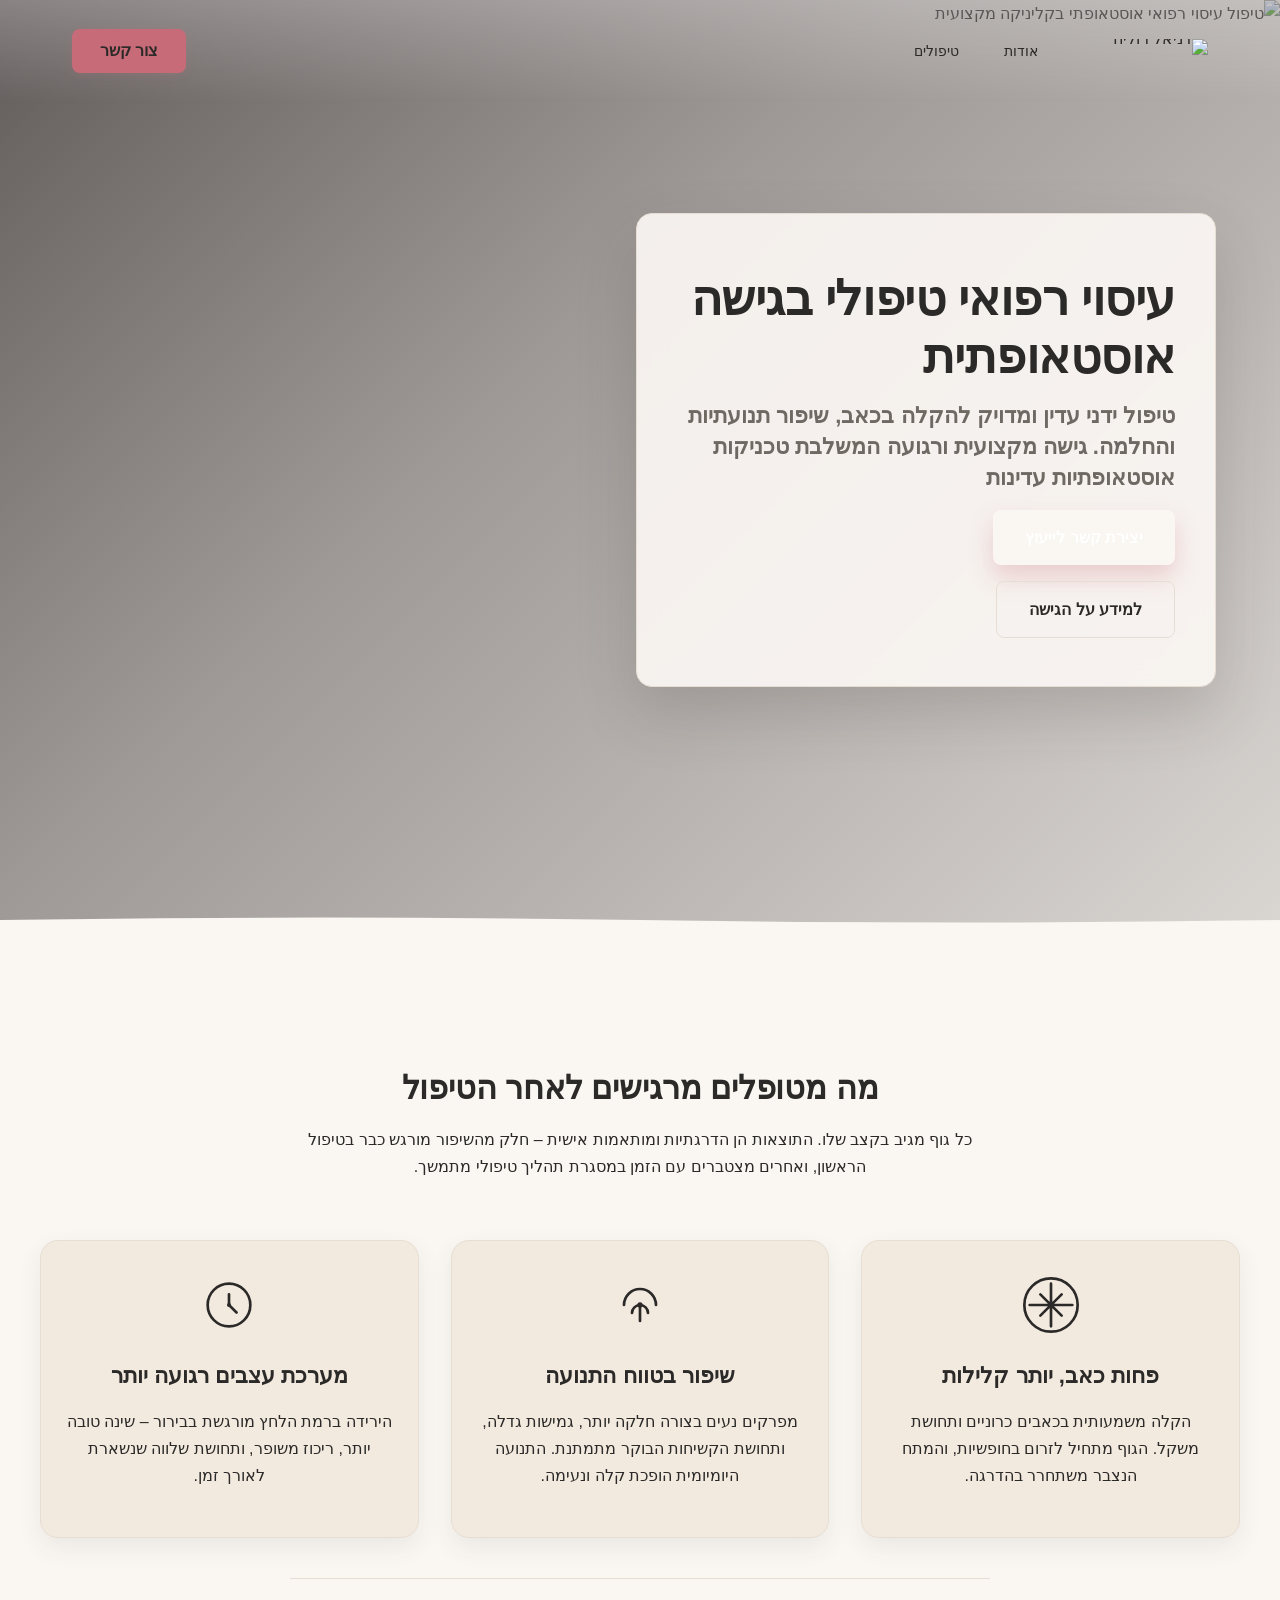
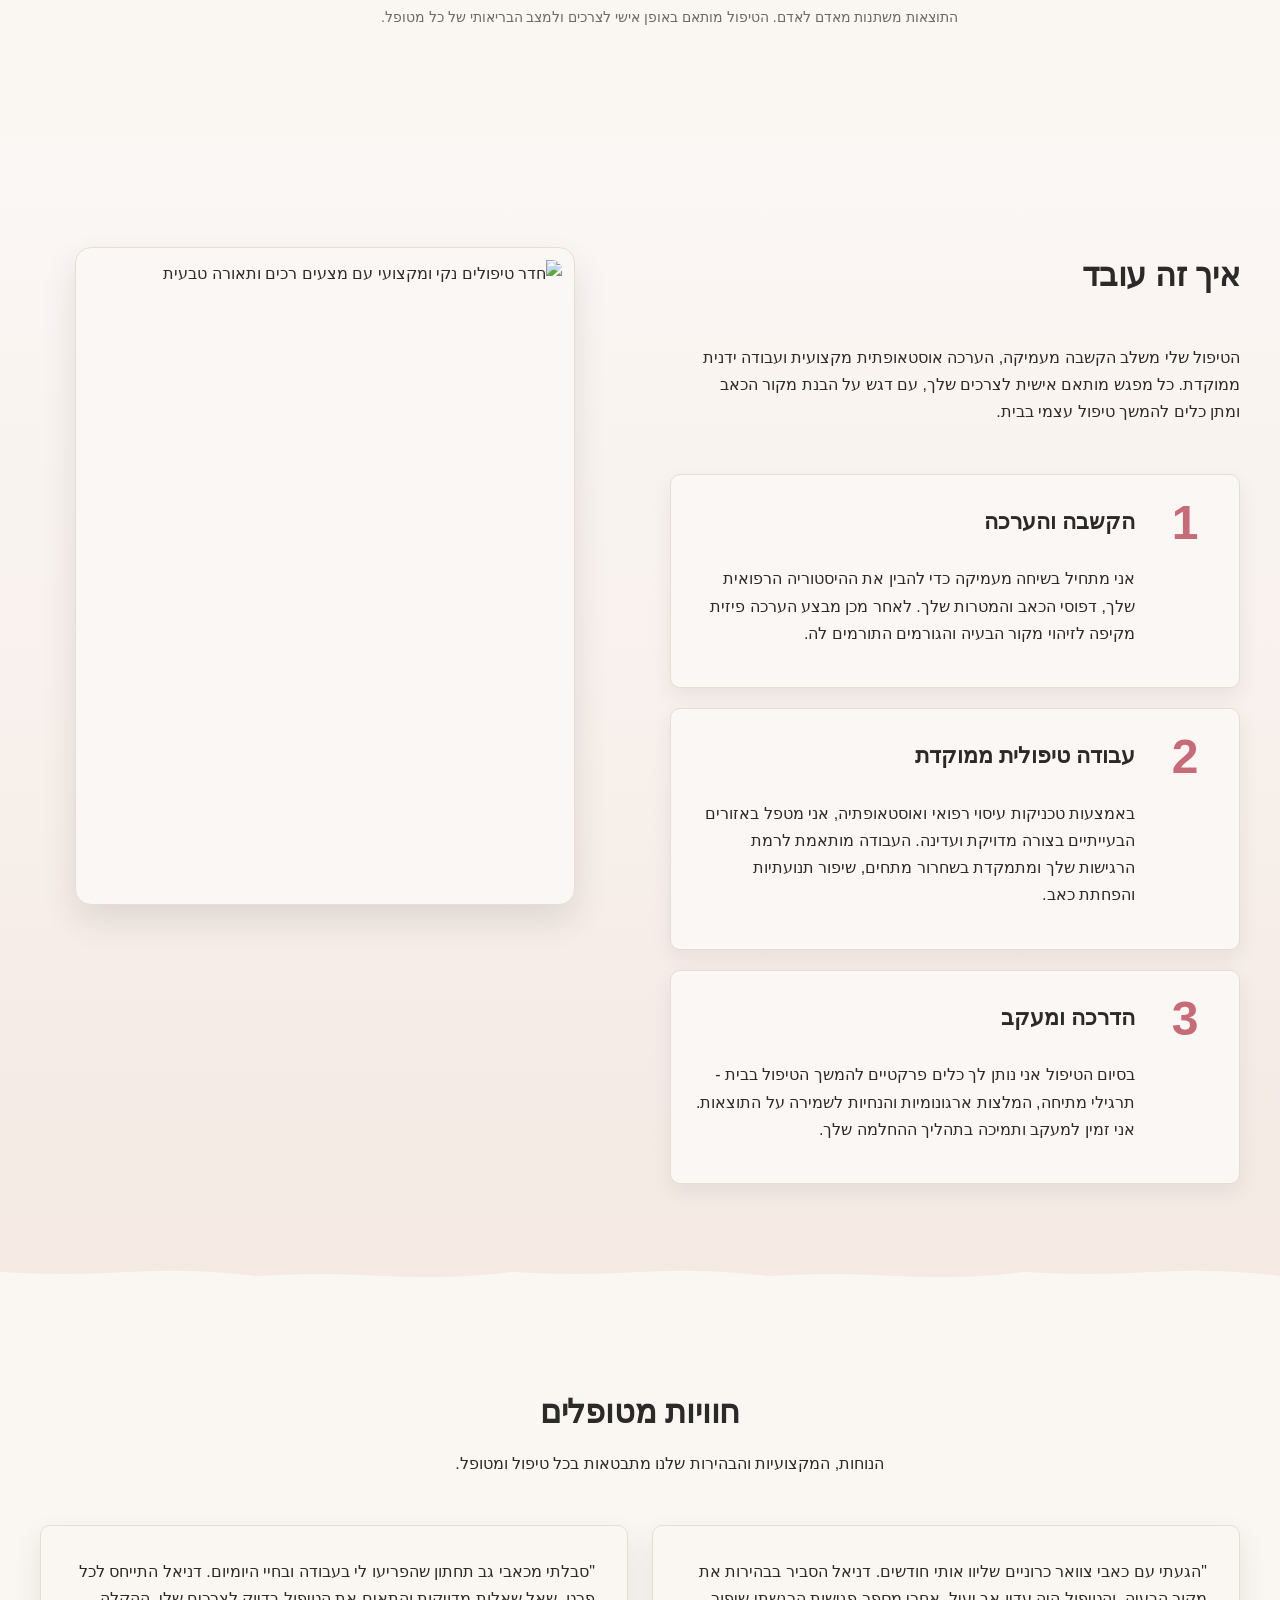
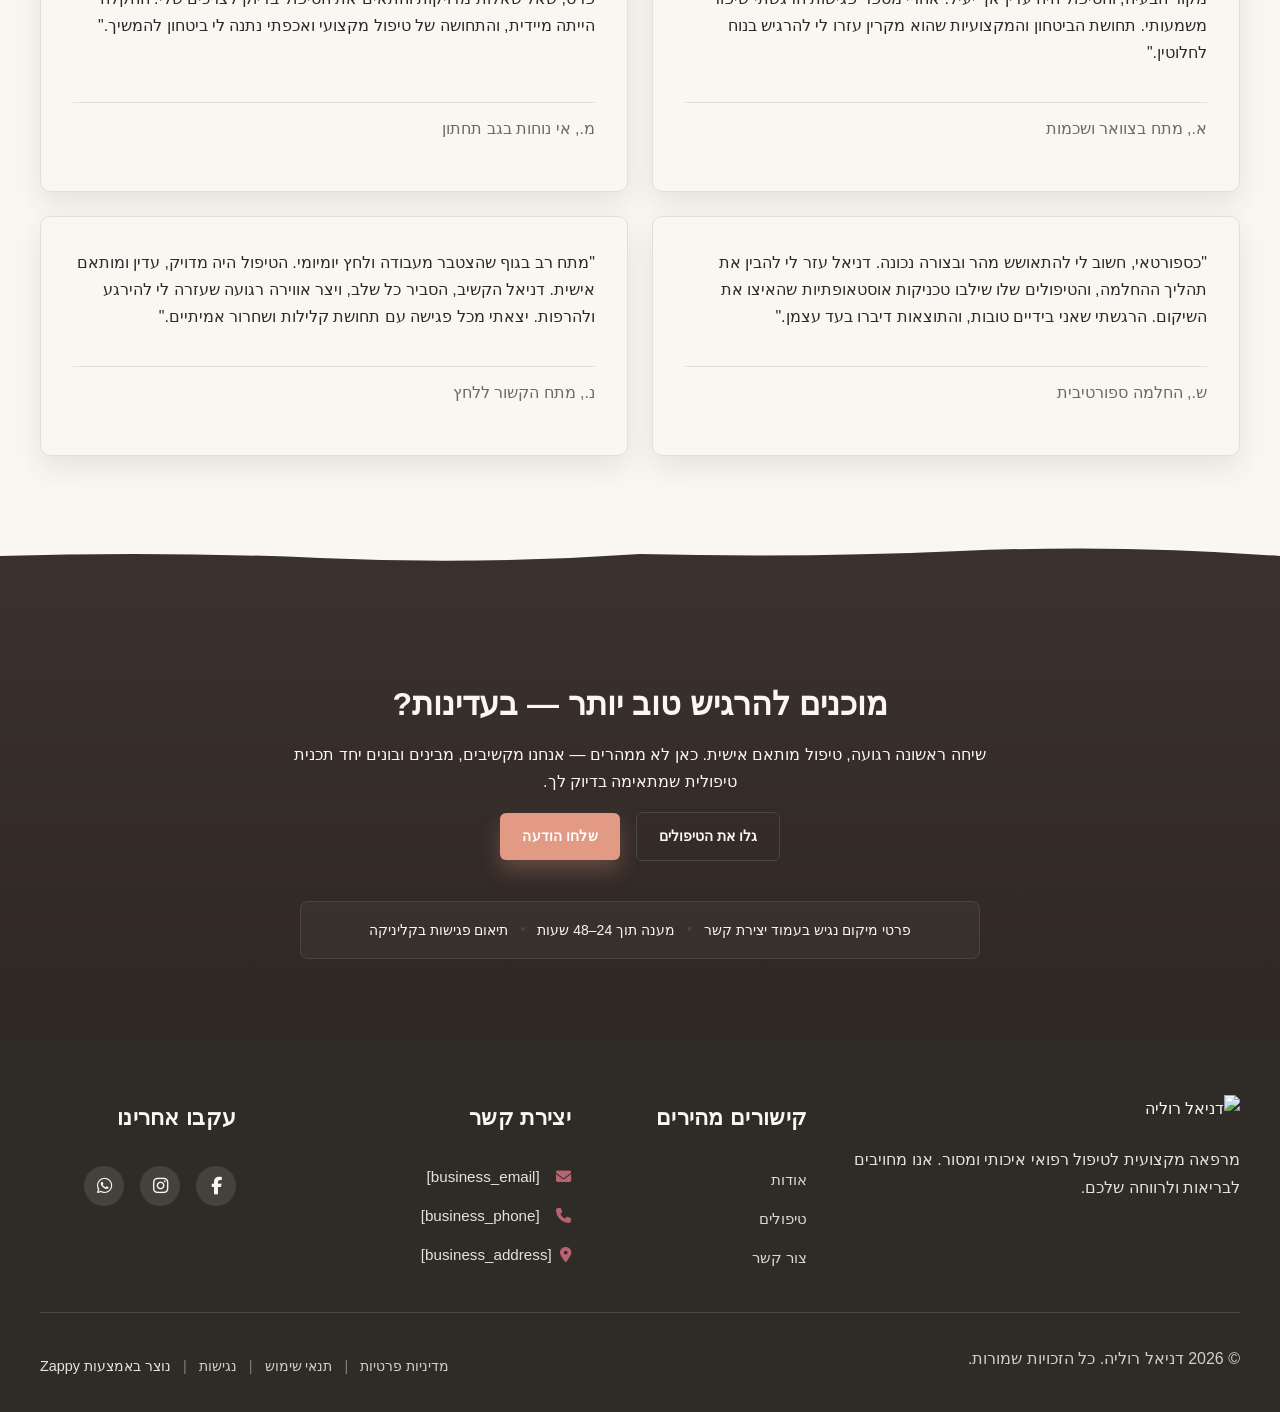
==== commit d4c51520: "Background sync: Progressive GitHub Sync" ====
--- a/public/index.html
+++ b/public/index.html
@@ -1 +1 @@
-<!doctype html><html dir="rtl" lang="he"><head><meta charset="UTF-8"><meta content="width=device-width,initial-scale=1" name="viewport"><meta content="index, follow" name="robots"><title>עיסוי רפואי מקצועי לשחרור כאבים — דניאל רוליה</title><meta content="טיפול רפואי הוליסטי המשלב גישה אוסטאופתית לשחרור כאבים כרוניים. דניאל רוליה מציע עיסוי רפואי מקצועי עם מגע מרפא עדין ותוצאות מוכחות." name="description"><meta content="עיסוי רפואי, טיפול רפואי, עיסוי רפואי לכאבי גב כרוניים, גישה אוסטאופתית, דניאל רוליה" name="keywords"><link href="/assets/favicon.ico" rel="icon" type="image/x-icon"><link href="/assets/favicon-16x16.png" rel="icon" type="image/png" sizes="16x16"><link href="/assets/favicon-32x32.png" rel="icon" type="image/png" sizes="32x32"><link href="/assets/favicon-48x48.png" rel="icon" type="image/png" sizes="48x48"><link href="/assets/favicon-192x192.png" rel="icon" type="image/png" sizes="192x192"><link href="/assets/favicon-512x512.png" rel="icon" type="image/png" sizes="512x512"><link href="/assets/apple-touch-icon.png" rel="apple-touch-icon"><script>!function(){"use strict";var t="344cad9e-0083-41dc-92a2-0ba049e1d627",e="https://api.zappy5.com/api/analytics/track",a=18e5,n=2592e6,o=!0,i=!0,r=!0;var s=function(){var e="zappy_visitor_"+t,a=null;try{if(a=localStorage.getItem(e)){var o=JSON.parse(a),i=Date.now();if(i-o.created<n)return o.lastSeen=i,localStorage.setItem(e,JSON.stringify(o)),o.id}}catch(t){console.warn("Zappy Analytics: LocalStorage not available")}var r="zv_"+Date.now()+"_"+Math.random().toString(36).substr(2,9);try{localStorage.setItem(e,JSON.stringify({id:r,created:Date.now(),lastSeen:Date.now()}))}catch(t){}return r}(),c=function(){var e="zappy_session_"+t,n=null;try{if(n=sessionStorage.getItem(e)){var o=JSON.parse(n),i=Date.now();if(i-o.timestamp<a)return o.timestamp=i,sessionStorage.setItem(e,JSON.stringify(o)),o.id}}catch(t){console.warn("Zappy Analytics: SessionStorage not available")}var r="zs_"+Date.now()+"_"+Math.random().toString(36).substr(2,9);try{sessionStorage.setItem(e,JSON.stringify({id:r,timestamp:Date.now()}))}catch(t){}return r}();function l(a,n){n=n||{};var o={website_id:t,event_type:a,page_path:window.location.pathname,referrer:document.referrer||"direct",visitor_id:s,session_id:c,metadata:n};if(navigator.sendBeacon){var i=new Blob([JSON.stringify(o)],{type:"application/json"});navigator.sendBeacon(e,i)}else fetch(e,{method:"POST",headers:{"Content-Type":"application/json"},body:JSON.stringify(o),keepalive:!0}).catch(function(t){console.warn("Zappy Analytics: Failed to track event",t)})}o&&l("pageview",{title:document.title,url:window.location.href}),i&&document.addEventListener("click",function(t){var e=t.target;if("BUTTON"===e.tagName||e.closest("button")){var a="BUTTON"===e.tagName?e:e.closest("button");l("click",{element:"button",text:a.textContent.trim().substring(0,100),id:a.id||null,class:a.className||null})}else if("A"===e.tagName||e.closest("a")){var n="A"===e.tagName?e:e.closest("a");l("navigation",{element:"link",text:n.textContent.trim().substring(0,100),href:n.href,external:n.hostname!==window.location.hostname})}},!0),r&&document.addEventListener("submit",function(t){var e=t.target;l("form_submit",{form_id:e.id||null,form_name:e.name||null,form_action:e.action||null,form_method:e.method||"GET"})},!0);var d=Date.now();window.addEventListener("beforeunload",function(){l("page_unload",{time_on_page:Math.floor((Date.now()-d)/1e3),page_path:window.location.pathname})}),window.zappyAnalytics={track:l,getVisitorId:function(){return s},getSessionId:function(){return c}}}()</script><meta content="עיסוי רפואי מקצועי לשחרור כאבים — דניאל רוליה" property="og:title"><meta content="טיפול רפואי הוליסטי המשלב גישה אוסטאופתית לשחרור כאבים כרוניים. דניאל רוליה מציע עיסוי רפואי מקצועי עם מגע מרפא עדין ותוצאות מוכחות." property="og:description"><meta content="website" property="og:type"><meta content="he_IL" property="og:locale"><meta content="summary_large_image" name="twitter:card"><meta content="עיסוי רפואי מקצועי לשחרור כאבים — דניאל רוליה" name="twitter:title"><meta content="טיפול רפואי הוליסטי המשלב גישה אוסטאופתית לשחרור כאבים כרוניים. דניאל רוליה מציע עיסוי רפואי מקצועי עם מגע מרפא עדין ותוצאות מוכחות." name="twitter:description"><link href="https://cdnjs.cloudflare.com/ajax/libs/font-awesome/6.4.0/css/all.min.css" rel="stylesheet"><link href="/assets/favicon.ico" rel="icon" type="image/x-icon"><link href="/assets/favicon-16x16.png" rel="icon" type="image/png" sizes="16x16"><link href="/assets/favicon-32x32.png" rel="icon" type="image/png" sizes="32x32"><link href="/assets/favicon-48x48.png" rel="icon" type="image/png" sizes="48x48"><link href="/assets/favicon-192x192.png" rel="icon" type="image/png" sizes="192x192"><link href="/assets/favicon-512x512.png" rel="icon" type="image/png" sizes="512x512"><link href="/assets/apple-touch-icon.png" rel="apple-touch-icon"><link href="https://cdn.jsdelivr.net/npm/vanilla-cookieconsent@3/dist/cookieconsent.css" rel="stylesheet"><script src="https://cdn.jsdelivr.net/npm/vanilla-cookieconsent@3/dist/cookieconsent.umd.js"></script><script src="https://cdn.jsdelivr.net/gh/mickidum/acc_toolbar/acctoolbar/acctoolbar.min.js"></script><link href="/styles.css" rel="stylesheet"><style id="zappy-dropdown-submenu-styles">#navMenu li:has(.sub-menu),.nav-menu li:has(.sub-menu),.navbar li:has(.sub-menu),nav li:has(.sub-menu){position:relative}#navMenu .sub-menu,.nav-menu .sub-menu,.navbar .sub-menu,nav .sub-menu{display:block!important;position:absolute!important;top:100%;left:0;min-width:220px;background:#fff;border-radius:8px;box-shadow:0 8px 25px rgba(0,0,0,.15);padding:8px 0;opacity:0;visibility:hidden;transform:translateY(10px);transition:all .3s ease;z-index:1000;list-style:none;pointer-events:none}#navMenu li:hover>.sub-menu,.nav-menu li:hover>.sub-menu,.navbar li:hover>.sub-menu,nav li:hover>.sub-menu{opacity:1!important;visibility:visible!important;transform:translateY(0)!important;pointer-events:auto!important}.sub-menu li{list-style:none;margin:0;padding:0}.sub-menu a{display:block!important;padding:10px 16px!important;color:var(--text-dark,#333)!important;font-weight:500;text-decoration:none;white-space:nowrap;transition:background-color .2s}.sub-menu a:hover{background-color:#f5f5f5}[dir=rtl] .nav-menu .sub-menu,[dir=rtl] .navbar .sub-menu,[dir=rtl] nav .sub-menu,html[lang=ar] .nav-menu .sub-menu,html[lang=ar] .navbar .sub-menu,html[lang=ar] nav .sub-menu,html[lang=he] .nav-menu .sub-menu,html[lang=he] .navbar .sub-menu,html[lang=he] nav .sub-menu{left:auto!important;right:0!important}.sub-menu:empty,.sub-menu:not(:has(li)),.sub-menu:not(:has(li:not(.zappy-hidden-menu-item))){display:none!important;opacity:0!important;visibility:hidden!important;pointer-events:none!important}li:has(.menu-group-title):hover>.sub-menu{opacity:1!important;visibility:visible!important;transform:translateY(0)!important;pointer-events:auto!important}#navMenu>li>.menu-group-title,.nav-menu>li>.menu-group-title{display:inline-block;padding:.5rem 1rem;cursor:default;user-select:none}@media (max-width:768px){#navMenu .sub-menu,.nav-menu .sub-menu,.navbar .sub-menu,nav .sub-menu{position:static!important;transform:none!important;box-shadow:none!important;background:0 0!important;max-height:0;overflow:hidden;opacity:0;visibility:hidden;transition:max-height .3s ease,opacity .3s ease;padding:0!important;border-radius:0!important}.sub-menu.mobile-expanded{max-height:500px!important;opacity:1!important;visibility:visible!important;padding:8px 0 8px 16px!important}[dir=rtl] .sub-menu.mobile-expanded,html[lang=he] .sub-menu.mobile-expanded{padding:8px 16px 8px 0!important}#navMenu li:hover>.sub-menu,.nav-menu li:hover>.sub-menu,.navbar li:hover>.sub-menu,nav li:hover>.sub-menu{opacity:0;visibility:hidden;pointer-events:none}#navMenu li>.sub-menu.mobile-expanded,.nav-menu li>.sub-menu.mobile-expanded,.navbar li>.sub-menu.mobile-expanded,nav li>.sub-menu.mobile-expanded{opacity:1!important;visibility:visible!important;pointer-events:auto!important}#navMenu li:has(.sub-menu),.nav-menu li:has(.sub-menu),.navbar li:has(.sub-menu),nav li:has(.sub-menu){display:flex!important;flex-wrap:wrap!important;align-items:center!important;position:relative!important;min-height:44px!important}#navMenu li:has(.sub-menu)>a,.nav-menu li:has(.sub-menu)>a,.navbar li:has(.sub-menu)>a,nav li:has(.sub-menu)>a{flex:1!important;min-width:0!important}#navMenu li:has(.sub-menu)>.menu-group-title,.nav-menu li:has(.sub-menu)>.menu-group-title,.navbar li:has(.sub-menu)>.menu-group-title,nav li:has(.sub-menu)>.menu-group-title{flex:1!important;min-width:0!important;padding:0!important;line-height:inherit!important}#navMenu li:has(.sub-menu)>.sub-menu,.nav-menu li:has(.sub-menu)>.sub-menu,.navbar li:has(.sub-menu)>.sub-menu,nav li:has(.sub-menu)>.sub-menu{flex-basis:100%!important;width:100%!important}#navMenu li:has(.sub-menu)>a [class*=arrow],#navMenu li:has(.sub-menu)>a [class*=chevron],.nav-menu li:has(.sub-menu)>a .fa-angle-down,.nav-menu li:has(.sub-menu)>a .fa-chevron-down,.nav-menu li:has(.sub-menu)>a [class*=arrow],.nav-menu li:has(.sub-menu)>a [class*=chevron],nav li:has(.sub-menu)>a [class*=arrow],nav li:has(.sub-menu)>a [class*=chevron]{display:none!important;visibility:hidden!important}.mobile-submenu-toggle{display:flex!important;align-items:center!important;justify-content:center!important;width:44px!important;height:auto!important;background:0 0!important;border:none!important;cursor:pointer!important;color:var(--text-dark)!important;position:static!important;flex-shrink:0!important;align-self:stretch!important;z-index:2!important;padding:0!important;margin:0!important}.mobile-submenu-toggle::after{content:''!important;width:0!important;height:0!important;border-left:6px solid transparent!important;border-right:6px solid transparent!important;border-top:7px solid currentColor!important;transition:transform .3s ease!important}.mobile-submenu-toggle.expanded::after{transform:rotate(180deg)!important}.sub-menu a{padding:10px 0!important;display:block!important;color:var(--text-dark)!important}.navbar .sub-menu li a,.zappy-products-dropdown .sub-menu a,nav.navbar .sub-menu li a{color:var(--text-dark)!important}}@media (min-width:769px){.mobile-submenu-toggle{display:none!important}}</style><style id="mobile-lang-menu-deployed-css">@media (max-width:768px){.lang-switcher,.nav-container .lang-switcher,.nav-cta-container .lang-switcher,.nav-ecommerce-icons .lang-switcher,.nav-icons-left .lang-switcher,.navbar .lang-switcher,.navbar .nav-cta-container .lang-switcher{display:none!important}.mobile-lang-menu{width:100%;border-top:1px solid rgba(128,128,128,.2);padding:8px 0 0 0;margin-top:8px}.mobile-lang-toggle{display:flex!important;align-items:center;justify-content:space-between;width:100%;padding:12px 16px;background:0 0;border:none;cursor:pointer;font-size:15px;color:inherit;font-family:inherit}.mobile-lang-toggle::after{content:'';display:inline-block;width:8px;height:8px;border-right:2px solid currentColor;border-bottom:2px solid currentColor;transform:rotate(45deg);transition:transform .3s ease;margin-left:8px}.mobile-lang-toggle.expanded::after{transform:rotate(-135deg)}.mobile-lang-options{max-height:0;overflow:hidden;transition:max-height .3s ease}.mobile-lang-options.expanded{max-height:300px}.mobile-lang-option{display:flex!important;align-items:center;gap:10px;padding:10px 24px;text-decoration:none;color:inherit;font-size:14px;font-family:inherit}.mobile-lang-option:hover{background:rgba(128,128,128,.1)}.mobile-lang-option.active{font-weight:600;opacity:.7;pointer-events:none}.mobile-lang-option img{width:20px;height:20px;border-radius:50%}}@media (min-width:769px){.mobile-lang-menu{display:none!important}}</style><style id="zappy-widget-visibility">#mic-access-tool-box,#mic-access-tool-general-button,#mic-init-access-tool #mic-access-tool-box,#mic-init-access-tool #mic-access-tool-general-button,#mic-init-access-tool .mic-access-tool-general-button,._access-icon,._access-menu,.mic-access-tool-box,.mic-access-tool-general-button,div[id*=mic-access-tool-box]{display:none!important;visibility:hidden!important;opacity:0!important;pointer-events:none!important}</style></head><body><nav class="navbar" dir="rtl"><button aria-label="Menu" class="mobile-toggle" id="mobileToggle"><svg viewBox="0 0 24 24" fill="none" height="24" width="24" class="hamburger-icon"><path d="M3 12h18M3 6h18M3 18h18" stroke="currentColor" stroke-width="2" stroke-linecap="round"></path></svg><svg viewBox="0 0 24 24" fill="none" height="24" width="24" class="close-icon" style="display:none"><path d="M18 6L6 18M6 6l12 12" stroke="currentColor" stroke-width="2" stroke-linecap="round"></path></svg></button><button aria-label="Call" class="phone-header-btn"><svg viewBox="0 0 24 24" fill="currentColor" height="20" width="20"><path d="M22 16.92v3a2 2 0 0 1-2.18 2 19.79 19.79 0 0 1-8.63-3.07 19.5 19.5 0 0 1-6-6 19.79 19.79 0 0 1-3.07-8.67A2 2 0 0 1 4.11 2h3a2 2 0 0 1 2 1.72 12.84 12.84 0 0 0 .7 2.81 2 2 0 0 1-.45 2.11L8.09 9.91a16 16 0 0 0 6 6l1.27-1.27a2 2 0 0 1 2.11-.45 12.84 12.84 0 0 0 2.81.7A2 2 0 0 1 22 16.92z"></path></svg></button><div class="nav-container"><div class="nav-right-group"><div class="nav-brand"><a href="/" class="logo-link"><img alt="דניאל רוליה" src="/assets/business-logo.webp" class="logo"></a></div><ul class="nav-menu" id="navMenu"><li><a href="/about">אודות</a></li><li><a href="/treatments">טיפולים</a></li></ul></div><div class="nav-cta-container"><a href="/contact" class="nav-cta-btn">צור קשר</a></div></div></nav><script>window.addEventListener("load",function(){const e=document.querySelector(".navbar, nav, header");if(!e)return void console.log("[Navbar] Navbar element not found");let t=document.getElementById("mobileToggle")||document.querySelector(".mobile-toggle")||document.querySelector(".hamburger")||document.querySelector(".hamburger-menu")||document.querySelector(".menu-toggle")||document.querySelector(".burger-menu")||document.querySelector('[aria-label="Menu"]')||document.querySelector('[aria-label="תפריט"]');const o=document.querySelector(".phone-header-btn"),n=window.getComputedStyle(e);let r=n.backgroundColor;if(console.log("[Navbar] Initial navbar background:",r),"transparent"===r||"rgba(0, 0, 0, 0)"===r||r.startsWith("rgba")&&r.includes(", 0)")){const e=n.backgroundImage;if(e&&"none"!==e)console.log("[Navbar] Navbar has background image/gradient, using dark text"),r="rgb(240, 240, 240)";else{const e=window.getComputedStyle(document.body).backgroundColor;console.log("[Navbar] Navbar transparent, using body background:",e),r=e}}const i=r.match(/\d+/g);if(i&&i.length>=3){const e=(.299*parseInt(i[0])+.587*parseInt(i[1])+.114*parseInt(i[2]))/255;console.log("[Navbar] Mobile button colors preserved from Claude CSS (luminance:",e.toFixed(2)+")");const n=document.createElement("style");n.id="zappy-mobile-nav-fix";document.documentElement.lang;document.documentElement.dir,n.textContent='\n        /* Hide mobile buttons on desktop, show only on mobile */\n        @media (min-width: 769px) {\n          .mobile-toggle,\n          .phone-header-btn {\n            display: none !important;\n          }\n        }\n        \n        /* Show and position mobile buttons correctly on mobile */\n        @media (max-width: 768px) {\n          .mobile-toggle,\n          .phone-header-btn {\n            position: absolute !important;\n            top: 50% !important;\n            transform: translateY(-50%) !important;\n            z-index: 1001 !important;\n            display: flex !important;\n            align-items: center !important;\n            justify-content: center !important;\n            width: 36px !important;\n            height: 36px !important;\n            border-radius: 50% !important;\n            border: none !important;\n            cursor: pointer !important;\n            padding: 6px !important;\n            background: none !important;\n            color: var(--nav-text, var(--text-dark)) !important;\n          }\n          \n          /* LTR positioning (default): hamburger LEFT, phone RIGHT */\n          html:not([dir="rtl"]):not([lang="he"]):not([lang="ar"]) .mobile-toggle,\n          html[dir="ltr"] .mobile-toggle {\n            left: 12px !important;\n            right: auto !important;\n          }\n          html:not([dir="rtl"]):not([lang="he"]):not([lang="ar"]) .phone-header-btn,\n          html[dir="ltr"] .phone-header-btn {\n            right: 12px !important;\n            left: auto !important;\n          }\n          \n          /* RTL positioning: hamburger RIGHT, phone LEFT */\n          html[dir="rtl"] .mobile-toggle,\n          html[lang="he"] .mobile-toggle,\n          html[lang="ar"] .mobile-toggle {\n            right: 12px !important;\n            left: auto !important;\n          }\n          html[dir="rtl"] .phone-header-btn,\n          html[lang="he"] .phone-header-btn,\n          html[lang="ar"] .phone-header-btn {\n            left: 12px !important;\n            right: auto !important;\n          }\n          \n          /* CRITICAL: Ensure nav-container has min-height on mobile */\n          /* All children are positioned absolutely/fixed on mobile, so height:auto collapses to 0 */\n          .nav-container {\n            min-height: 70px !important;\n            position: relative !important;\n          }\n          \n          /* Ensure SVG icons are properly sized and inherit color */\n          .mobile-toggle svg,\n          .phone-header-btn svg {\n            width: 24px !important;\n            height: 24px !important;\n            /* Don\'t force display - let JavaScript control hamburger/close toggle */\n          }\n          \n          /* Reset nav-cta-container on mobile - remove desktop box-shadow/padding */\n          /* that creates a visible ghost box when CTA button is hidden */\n          .nav-cta-container {\n            box-shadow: none !important;\n            padding: 0 !important;\n          }\n          \n          /* Hide nav-cta-container entirely on mobile when there\'s no lang-switcher */\n          /* (only the CTA button is inside, and it\'s hidden on mobile) */\n          .nav-cta-container:not(:has(.lang-switcher)) {\n            display: none !important;\n          }\n          \n          /* CRITICAL: Prevent hero image fade gradient from bleeding over headline text */\n          /* The .image-fade-gradient has bottom: -30px (extends below parent) */\n          /* On mobile stacked layout, this overlaps the h1 text below the image */\n          .hero-image-column {\n            overflow: hidden !important;\n          }\n          .image-fade-gradient {\n            bottom: 0 !important;\n          }\n          \n          /* Hide desktop language switcher on mobile - hamburger menu handles it */\n          /* High specificity to override stored CSS */\n          .lang-switcher,\n          .nav-cta-container .lang-switcher,\n          .nav-container .lang-switcher,\n          .navbar .lang-switcher,\n          .navbar .nav-cta-container .lang-switcher {\n            display: none !important;\n          }\n        }\n      ';const r=document.getElementById("zappy-mobile-nav-fix");r&&r.remove(),document.head.appendChild(n),console.log("[Navbar] Critical CSS injected for mobile nav positioning");const l=window.innerWidth<=768;if(t){const e=t.querySelector(".hamburger-icon"),o=t.querySelector(".close-icon");e&&(e.style.setProperty("width","24px","important"),e.style.setProperty("height","24px","important"),e.style.setProperty("display","block","important")),o&&(o.style.setProperty("width","24px","important"),o.style.setProperty("height","24px","important"),o.style.setProperty("display","none","important")),l?(t.style.setProperty("position","absolute","important"),t.style.setProperty("top","50%","important"),t.style.setProperty("transform","translateY(-50%)","important"),t.style.setProperty("z-index","1001","important"),t.style.removeProperty("left"),t.style.removeProperty("right"),console.log("[Navbar] Mobile toggle positioning applied (mobile viewport)")):(t.style.removeProperty("position"),t.style.removeProperty("top"),t.style.removeProperty("transform"),t.style.removeProperty("z-index"),t.style.removeProperty("left"),t.style.removeProperty("right"),console.log("[Navbar] Desktop viewport - cleared mobile toggle inline positioning"))}if(o){const e=o.querySelector("svg");e&&(e.style.width="24px",e.style.height="24px",e.setAttribute("width","24"),e.setAttribute("height","24")),l?(o.style.setProperty("position","absolute","important"),o.style.setProperty("top","50%","important"),o.style.setProperty("transform","translateY(-50%)","important"),o.style.setProperty("z-index","1001","important"),o.style.removeProperty("left"),o.style.removeProperty("right"),console.log("[Navbar] Phone button positioning applied (mobile viewport)")):(o.style.removeProperty("position"),o.style.removeProperty("top"),o.style.removeProperty("transform"),o.style.removeProperty("z-index"),o.style.removeProperty("left"),o.style.removeProperty("right"),console.log("[Navbar] Desktop viewport - cleared phone button inline positioning"))}}else console.log("[Navbar] Could not parse background color:",r);t=document.getElementById("mobileToggle")||document.querySelector(".mobile-toggle")||document.querySelector(".hamburger")||document.querySelector(".hamburger-menu")||document.querySelector(".menu-toggle")||document.querySelector(".burger-menu")||document.querySelector('[aria-label="Menu"]')||document.querySelector('[aria-label="תפריט"]');const l=document.getElementById("navMenu")||document.querySelector(".nav-menu")||document.querySelector(".nav-links")||document.querySelector("nav ul:not(.submenu)");if(!t||!l)return void console.log("[Navbar] Mobile toggle or menu not found:",{toggle:!!t,menu:!!l});l.id||(l.id="navMenu"),console.log("[Navbar] Initializing mobile menu...");const a=t.cloneNode(!0);t.parentNode.replaceChild(a,t),a.addEventListener("click",function(e){e.preventDefault(),e.stopPropagation();const t=this.querySelector(".hamburger-icon"),o=this.querySelector(".close-icon");l.classList.contains("active")?(l.classList.remove("active"),t&&t.style.setProperty("display","block","important"),o&&o.style.setProperty("display","none","important"),document.body.style.overflow="",console.log("[Navbar] Menu closed")):(l.classList.add("active"),t&&t.style.setProperty("display","none","important"),o&&o.style.setProperty("display","block","important"),document.body.style.overflow="hidden",console.log("[Navbar] Menu opened"))}),l.querySelectorAll("a").forEach(function(e){e.addEventListener("click",function(){if("#"===this.getAttribute("href"))return;const e=a.querySelector(".hamburger-icon"),t=a.querySelector(".close-icon");l.classList.remove("active"),e&&e.style.setProperty("display","block","important"),t&&t.style.setProperty("display","none","important"),document.body.style.overflow="",console.log("[Navbar] Menu closed (link clicked)")})});var s=l.querySelectorAll(".dropdown-toggle");s.forEach(function(e){e.addEventListener("click",function(e){e.preventDefault(),e.stopPropagation();var t=this.closest(".nav-dropdown");t&&(t.parentNode.querySelectorAll(".nav-dropdown.open").forEach(function(e){e!==t&&e.classList.remove("open")}),t.classList.toggle("open"),console.log("[Navbar] Dropdown toggled:",t.classList.contains("open")?"open":"closed"))})}),document.addEventListener("click",function(e){e.target.closest(".nav-dropdown")||document.querySelectorAll(".nav-dropdown.open").forEach(function(e){e.classList.remove("open")})}),console.log("[Navbar] Dropdown handlers initialized for "+s.length+" dropdowns"),o&&o.addEventListener("click",function(){const e=document.querySelectorAll('a[href^="tel:"]'),t=e.length>0?e[0].getAttribute("href").replace("tel:",""):"[business_phone]";window.location.href="tel:"+t,console.log("[Navbar] Phone button clicked")}),console.log("[Navbar] Mobile menu initialized successfully");const p=function(){const e=document.querySelector(".whatsapp-float");e&&(window.innerWidth>=769?(e.style.setProperty("display","none","important"),e.style.setProperty("visibility","hidden","important"),e.style.setProperty("opacity","0","important"),e.style.setProperty("pointer-events","none","important"),console.log("[WhatsApp] Button hidden on desktop")):(e.style.removeProperty("display"),e.style.removeProperty("visibility"),e.style.removeProperty("opacity"),e.style.removeProperty("pointer-events"),console.log("[WhatsApp] Button visible on mobile")))};let c;p(),window.addEventListener("resize",function(){clearTimeout(c),c=setTimeout(p,100)})})</script><main><section class="index-hero-section" data-layout-spec="בית-hero" data-hero-type="fullscreen-scrim"><div class="index-hero-section__bg-wrapper"><img alt="טיפול עיסוי רפואי אוסטאופתי בקליניקה מקצועית" src="/assets/site-index-hero-bg.webp" class="index-hero-section__bg-image" data-context="Bright, high-key therapeutic massage clinic scene showing professional hands applying gentle osteopathic technique on a patient covered with clean white towel and linen. Warm natural lighting from window, minimal modern clinic interior with cream walls, peaceful atmosphere. Focus on the careful hand placement demonstrating medical precision and gentle care. High-key photography with soft shadows, professional medical setting with warm white balance. Shot from side angle showing both practitioner hands and treatment area." data-hero-bg="true" data-placeholder="index-hero-bg" height="1080" width="1920"><div class="index-hero-section__scrim" aria-hidden="true"></div></div><div class="index-hero-section__content-wrapper"><div class="index-hero-section__overlay-card"><h1 class="index-hero-section__headline">עיסוי רפואי טיפולי בגישה אוסטאופתית</h1><h3 class="index-hero-section__subtitle">טיפול ידני עדין ומדויק להקלה בכאב, שיפור תנועתיות והחלמה. גישה מקצועית ורגועה המשלבת טכניקות אוסטאופתיות עדינות</h3><div class="index-hero-section__cta-group"><a href="/contact" class="index-hero-section__btn-primary">יצירת קשר לייעוץ</a><a href="/about" class="index-hero-section__btn-secondary">למידע על הגישה</a></div></div></div><div class="index-hero-section__divider-wrapper"><svg viewBox="0 0 1200 80" xmlns="http://www.w3.org/2000/svg" aria-hidden="true" preserveAspectRatio="none"><defs><linearGradient id="index-hero-divider-gradient" x1="0%" x2="0%" y1="0%" y2="100%"><stop offset="0%" style="stop-color:#FAF7F2"></stop><stop offset="100%" style="stop-color:#FAF7F2;stop-opacity:1"></stop></linearGradient></defs><path d="M0,80 L0,20 Q300,15 600,20 T1200,20 L1200,80 Z" fill="var(--bg-light)"></path></svg></div></section><section class="index-benefits-section" data-layout-spec="בית-benefits"><div class="index-benefits-container"><div class="index-benefits-header"><h2>מה מטופלים מרגישים לאחר הטיפול</h2><p>כל גוף מגיב בקצב שלו. התוצאות הן הדרגתיות ומותאמות אישית – חלק מהשיפור מורגש כבר בטיפול הראשון, ואחרים מצטברים עם הזמן במסגרת תהליך טיפולי מתמשך.</p></div><div class="index-benefits-grid"><div class="index-benefits-card"><div class="index-benefits-icon" data-element-type="icon" data-icon-type="svg"><svg viewBox="0 0 48 48" xmlns="http://www.w3.org/2000/svg" fill="none"><path d="M24 8v32M8 24h32M16 16l16 16M32 16L16 32" stroke="currentColor" stroke-width="2" stroke-linecap="round"></path><circle cx="24" cy="24" fill="none" r="20" stroke="currentColor" stroke-width="2"></circle></svg></div><h3>פחות כאב, יותר קלילות</h3><p>הקלה משמעותית בכאבים כרוניים ותחושת משקל. הגוף מתחיל לזרום בחופשיות, והמתח הנצבר משתחרר בהדרגה.</p></div><div class="index-benefits-card"><div class="index-benefits-icon" data-element-type="icon" data-icon-type="svg"><svg viewBox="0 0 48 48" xmlns="http://www.w3.org/2000/svg" fill="none"><path d="M12 24c0-6.627 5.373-12 12-12s12 5.373 12 12" stroke="currentColor" stroke-width="2" stroke-linecap="round"></path><path d="M18 30c0-3.314 2.686-6 6-6s6 2.686 6 6" stroke="currentColor" stroke-width="2" stroke-linecap="round"></path><circle cx="24" cy="24" fill="currentColor" r="2"></circle><path d="M24 24v12" stroke="currentColor" stroke-width="2" stroke-linecap="round"></path></svg></div><h3>שיפור בטווח התנועה</h3><p>מפרקים נעים בצורה חלקה יותר, גמישות גדלה, ותחושת הקשיחות הבוקר מתמתנת. התנועה היומיומית הופכת קלה ונעימה.</p></div><div class="index-benefits-card"><div class="index-benefits-icon" data-element-type="icon" data-icon-type="svg"><svg viewBox="0 0 48 48" xmlns="http://www.w3.org/2000/svg" fill="none"><path d="M24 8c-8.837 0-16 7.163-16 16s7.163 16 16 16 16-7.163 16-16S32.837 8 24 8z" stroke="currentColor" stroke-width="2"></path><path d="M24 16v8l5.657 5.657" stroke="currentColor" stroke-width="2" stroke-linecap="round" stroke-linejoin="round"></path><circle cx="24" cy="24" fill="currentColor" r="1.5"></circle></svg></div><h3>מערכת עצבים רגועה יותר</h3><p>הירידה ברמת הלחץ מורגשת בבירור – שינה טובה יותר, ריכוז משופר, ותחושת שלווה שנשארת לאורך זמן.</p></div></div><div class="index-benefits-disclaimer"><p><small>התוצאות משתנות מאדם לאדם. הטיפול מותאם באופן אישי לצרכים ולמצב הבריאותי של כל מטופל.</small></p></div></div><div class="index-benefits-divider-wrapper"><svg viewBox="0 0 1200 60" xmlns="http://www.w3.org/2000/svg" aria-hidden="true" preserveAspectRatio="none"><path d="M0,60 L0,30 Q60,28 120,30 T240,28 Q300,30 360,28 T480,30 Q540,28 600,30 T720,28 Q780,30 840,28 T960,30 Q1020,28 1080,30 T1200,28 L1200,60 Z" fill="#FBF7F4"></path></svg></div></section><section class="index-process-section" data-layout-spec="בית-process"><div class="index-process-container"><div class="index-process-content"><h2>איך זה עובד</h2><p class="index-process-intro">הטיפול שלי משלב הקשבה מעמיקה, הערכה אוסטאופתית מקצועית ועבודה ידנית ממוקדת. כל מפגש מותאם אישית לצרכים שלך, עם דגש על הבנת מקור הכאב ומתן כלים להמשך טיפול עצמי בבית.</p><div class="index-process-steps"><article class="index-process-step-card"><div class="index-process-step-number">1</div><div class="index-process-step-content"><h3>הקשבה והערכה</h3><p>אני מתחיל בשיחה מעמיקה כדי להבין את ההיסטוריה הרפואית שלך, דפוסי הכאב והמטרות שלך. לאחר מכן מבצע הערכה פיזית מקיפה לזיהוי מקור הבעיה והגורמים התורמים לה.</p></div></article><article class="index-process-step-card"><div class="index-process-step-number">2</div><div class="index-process-step-content"><h3>עבודה טיפולית ממוקדת</h3><p>באמצעות טכניקות עיסוי רפואי ואוסטאופתיה, אני מטפל באזורים הבעייתיים בצורה מדויקת ועדינה. העבודה מותאמת לרמת הרגישות שלך ומתמקדת בשחרור מתחים, שיפור תנועתיות והפחתת כאב.</p></div></article><article class="index-process-step-card"><div class="index-process-step-number">3</div><div class="index-process-step-content"><h3>הדרכה ומעקב</h3><p>בסיום הטיפול אני נותן לך כלים פרקטיים להמשך הטיפול בבית - תרגילי מתיחה, המלצות ארגונומיות והנחיות לשמירה על התוצאות. אני זמין למעקב ותמיכה בתהליך ההחלמה שלך.</p></div></article></div></div><div class="index-process-image-column"><div class="index-process-image-card"><img alt="חדר טיפולים נקי ומקצועי עם מצעים רכים ותאורה טבעית" src="/assets/site-index-process-image-1.webp" data-context="Clean, minimalist therapeutic massage treatment room detail showing soft cream-colored linens on a massage table, gentle natural lighting from a window, warm beige walls, professional hands arranging fresh towels or preparing for treatment, calm and sterile medical aesthetic with warm pastel tones, shallow depth of field, peaceful and professional atmosphere" data-placeholder="index-process-image-1" height="800" width="600"></div></div></div><div class="index-process-divider-wrapper"><svg viewBox="0 0 1200 60" xmlns="http://www.w3.org/2000/svg" aria-hidden="true" preserveAspectRatio="none"><path d="M0,60 L0,28 Q60,32 120,28 T240,32 Q300,28 360,32 T480,28 Q540,32 600,28 T720,32 Q780,28 840,32 T960,28 Q1020,32 1080,28 T1200,32 L1200,60 Z" fill="var(--bg-light)"></path></svg></div></section><section class="index-testimonials-section" data-layout-spec="בית-testimonials"><div class="index-testimonials-container"><div class="index-testimonials-header"><h2>חוויות מטופלים</h2><p>הנוחות, המקצועיות והבהירות שלנו מתבטאות בכל טיפול ומטופל.</p></div><div class="index-testimonials-grid"><div class="index-testimonial-card"><p class="index-testimonial-quote">"הגעתי עם כאבי צוואר כרוניים שליוו אותי חודשים. דניאל הסביר בבהירות את מקור הבעיה, והטיפול היה עדין אך יעיל. אחרי מספר פגישות הרגשתי שיפור משמעותי. תחושת הביטחון והמקצועיות שהוא מקרין עזרו לי להרגיש בנוח לחלוטין."</p><p class="index-testimonial-attribution">א., מתח בצוואר ושכמות</p></div><div class="index-testimonial-card"><p class="index-testimonial-quote">"סבלתי מכאבי גב תחתון שהפריעו לי בעבודה ובחיי היומיום. דניאל התייחס לכל פרט, שאל שאלות מדויקות והתאים את הטיפול בדיוק לצרכים שלי. ההקלה הייתה מיידית, והתחושה של טיפול מקצועי ואכפתי נתנה לי ביטחון להמשיך."</p><p class="index-testimonial-attribution">מ., אי נוחות בגב תחתון</p></div><div class="index-testimonial-card"><p class="index-testimonial-quote">"כספורטאי, חשוב לי להתאושש מהר ובצורה נכונה. דניאל עזר לי להבין את תהליך ההחלמה, והטיפולים שלו שילבו טכניקות אוסטאופתיות שהאיצו את השיקום. הרגשתי שאני בידיים טובות, והתוצאות דיברו בעד עצמן."</p><p class="index-testimonial-attribution">ש., החלמה ספורטיבית</p></div><div class="index-testimonial-card"><p class="index-testimonial-quote">"מתח רב בגוף שהצטבר מעבודה ולחץ יומיומי. הטיפול היה מדויק, עדין ומותאם אישית. דניאל הקשיב, הסביר כל שלב, ויצר אווירה רגועה שעזרה לי להירגע ולהרפות. יצאתי מכל פגישה עם תחושת קלילות ושחרור אמיתיים."</p><p class="index-testimonial-attribution">נ., מתח הקשור ללחץ</p></div></div></div><div class="index-testimonials-divider-wrapper"><svg viewBox="0 0 1200 80" xmlns="http://www.w3.org/2000/svg" aria-hidden="true" preserveAspectRatio="none"><defs><linearGradient id="testimonials-gradient" x1="0%" x2="0%" y1="0%" y2="100%"><stop offset="0%" style="stop-color:#F4E9E3;stop-opacity:1"></stop><stop offset="100%" style="stop-color:#E9C9BE;stop-opacity:1"></stop></linearGradient></defs><path d="M0,80 L0,40 Q150,35 300,42 T600,38 Q750,42 900,35 T1200,40 L1200,80 Z" fill="#3A312E"></path></svg></div></section><section class="index-cta-section" data-layout-spec="בית-cta"><div class="index-cta-container"><h2 class="index-cta-heading">מוכנים להרגיש טוב יותר — בעדינות?</h2><p class="index-cta-text">שיחה ראשונה רגועה, טיפול מותאם אישית. כאן לא ממהרים — אנחנו מקשיבים, מבינים ובונים יחד תכנית טיפולית שמתאימה בדיוק לך.</p><div class="index-cta-buttons"><a href="/contact" class="btn-primary index-cta-btn-primary">שלחו הודעה</a><a href="/treatments" class="btn-secondary index-cta-btn-secondary">גלו את הטיפולים</a></div><div class="index-cta-info-strip"><span class="index-cta-info-item">תיאום פגישות בקליניקה</span><span class="index-cta-info-divider">•</span><span class="index-cta-info-item">מענה תוך 24–48 שעות</span><span class="index-cta-info-divider">•</span><span class="index-cta-info-item">פרטי מיקום נגיש בעמוד יצירת קשר</span></div></div></section></main><footer class="site-footer"><div class="footer-container"><div class="footer-top"><div class="footer-column footer-about"><img alt="דניאל רוליה" src="/assets/business-logo.webp" class="logo"><p class="footer-description">מרפאה מקצועית לטיפול רפואי איכותי ומסור. אנו מחויבים לבריאות ולרווחה שלכם.</p></div><div class="footer-column footer-links"><h3 class="footer-heading">קישורים מהירים</h3><ul class="footer-nav"><li><a href="/about">אודות</a></li><li><a href="/treatments">טיפולים</a></li><li><a href="/contact">צור קשר</a></li></ul></div><div class="footer-column footer-contact"><h3 class="footer-heading">יצירת קשר</h3><ul class="contact-list"><li><i class="fas fa-envelope"></i><a href="mailto:[business_email]">[business_email]</a></li><li><i class="fas fa-phone"></i><a href="tel:[business_phone]">[business_phone]</a></li><li><a href="/"><i class="fas fa-map-marker-alt"></i><span>[business_address]</span></a></li></ul></div><div class="footer-column footer-social"><h3 class="footer-heading">עקבו אחרינו</h3><div class="social-links"><a href="[facebook_handle]" aria-label="Facebook"><i class="fab fa-facebook-f"></i></a><a href="[instagram_handle]" aria-label="Instagram"><i class="fab fa-instagram"></i></a><a href="[whatsapp_handle]" aria-label="WhatsApp"><i class="fab fa-whatsapp"></i></a></div></div></div><div class="footer-bottom"><div class="footer-bottom-content"><div class="copyright"><p>© 2026 דניאל רוליה. כל הזכויות שמורות.</p></div><div class="footer-legal"><a href="/privacy">מדיניות פרטיות</a><span class="separator">|</span><a href="/terms">תנאי שימוש</a><span class="separator">|</span><a href="/accessibility">נגישות</a><span class="separator">|</span><a href="https://zappy5.com" class="zappy-attribution" target="_blank">נוצר באמצעות Zappy</a></div></div></div></div></footer><a href="https://wa.me/[whatsapp_handle]" class="whatsapp-float" aria-label="WhatsApp"><i class="fab fa-whatsapp"></i></a><div data-integration="accessibility:toolbar"></div><script src="/script.js"></script><script id="zappy-mobile-submenu-script">!function(){function e(){if(window.innerWidth>768)return document.querySelectorAll(".mobile-submenu-toggle").forEach(function(e){e.remove()}),void document.querySelectorAll(".sub-menu.mobile-expanded").forEach(function(e){e.classList.remove("mobile-expanded")});document.querySelectorAll(".nav-menu li:has(.sub-menu), nav li:has(.sub-menu), .navbar li:has(.sub-menu), #navMenu li:has(.sub-menu)").forEach(function(e){if(!e.querySelector(".mobile-submenu-toggle")){var t=e.querySelector(".sub-menu"),n=e.querySelector(":scope > a");if(t&&n){var o=document.createElement("button");o.className="mobile-submenu-toggle",o.setAttribute("aria-label","Toggle submenu"),o.setAttribute("type","button"),n.insertAdjacentElement("afterend",o),o.addEventListener("click",function(e){e.preventDefault(),e.stopPropagation(),document.querySelectorAll(".sub-menu.mobile-expanded").forEach(function(e){if(e!==t){e.classList.remove("mobile-expanded");var n=e.parentElement.querySelector(".mobile-submenu-toggle");n&&n.classList.remove("expanded")}}),t.classList.toggle("mobile-expanded"),o.classList.toggle("expanded")})}}})}var t;"loading"===document.readyState?document.addEventListener("DOMContentLoaded",e):e(),window.addEventListener("resize",function(){clearTimeout(t),t=setTimeout(e,250)});var n=new MutationObserver(function(t){t.forEach(function(t){if("attributes"===t.type){var n=t.target;n.classList&&(n.classList.contains("active")||n.classList.contains("open"))&&setTimeout(e,100)}})});setTimeout(function(){document.querySelectorAll(".mobile-menu, .nav-menu, #navMenu, nav").forEach(function(e){n.observe(e,{attributes:!0,attributeFilter:["class","style"]})})},500)}()</script><script id="zappy-navbar-scroll-effect">!function(){var e=document.querySelector("nav.navbar,.navbar:not(.zappy-catalog-menu)"),t=document.querySelector(".zappy-catalog-menu,#zappy-catalog-menu");if(e){var r="rgba(47,44,40,0.85)",o=getComputedStyle(document.documentElement),a=(o.getPropertyValue("--text-dark").trim(),o.getPropertyValue("--text-light").trim()||"#ffffff");e.style.transition="background 0.3s ease,backdrop-filter 0.3s ease,-webkit-backdrop-filter 0.3s ease,box-shadow 0.3s ease",t&&(t.style.transition="background 0.3s ease,backdrop-filter 0.3s ease,-webkit-backdrop-filter 0.3s ease");var s="a,.navbar-brand,.navbar-brand a,.dropdown-toggle,.mobile-toggle,.phone-header-btn,.mobile-hamburger-btn,.mobile-close-btn,.mobile-submenu-toggle,.nav-link",n=["cart-link","login-link","nav-search-toggle","search-toggle"];window.addEventListener("scroll",v,{passive:!0}),window.addEventListener("resize",v,{passive:!0}),v();var l=document.querySelector('section[class*="hero"],[data-hero-type],main>section:first-child'),i=!1;if(l){var p=getComputedStyle(l),d=p.backgroundImage;if(d&&"none"!==d)if(-1!==d.indexOf("url(")){var c=p.backgroundColor.match(/\d+/g);i=!(c&&c.length>=3)||w(parseInt(c[0]),parseInt(c[1]),parseInt(c[2]))<.4}else if(-1!==d.indexOf("gradient")){var b=d.match(/rgba?\(\s*(\d+)\s*,\s*(\d+)\s*,\s*(\d+)/g);if(b&&b.length>0){for(var y=0,g=0;g<b.length;g++){var m=b[g].match(/\d+/g);y+=w(parseInt(m[0]),parseInt(m[1]),parseInt(m[2]))}i=y/b.length<.4}else i=!0}else i=!0;else{var u=p.backgroundColor.match(/\d+/g);u&&u.length>=3&&(i=w(parseInt(u[0]),parseInt(u[1]),parseInt(u[2]))<.4)}}i||(window.removeEventListener("scroll",v),window.removeEventListener("resize",v),e.classList.add("scrolled"),window.innerWidth>768&&(e.style.setProperty("--frosted-text",a),e.style.setProperty("background-image","none","important"),e.style.setProperty("background-color",r,"important"),e.style.backdropFilter="blur(12px)",e.style.webkitBackdropFilter="blur(12px)",e.style.boxShadow="0 2px 16px rgba(0,0,0,0.12)",k(e,a)),t&&(t.classList.add("scrolled"),window.innerWidth>768&&(t.style.setProperty("background",r,"important"),t.style.setProperty("backdrop-filter","blur(12px)","important"),t.style.setProperty("-webkit-backdrop-filter","blur(12px)","important"),k(t,a))),window._zappyNavNoDarkHero=!0)}function k(e,t){for(var r=e.querySelectorAll(s),o=0;o<r.length;o++){for(var a=!1,l=0;l<n.length;l++)if(r[o].classList.contains(n[l])){a=!0;break}a||r[o].style.setProperty("color",t,"important")}}function f(e){for(var t=e.querySelectorAll(s),r=0;r<t.length;r++)t[r].style.removeProperty("color")}function v(){if(!window._zappyNavNoDarkHero){if(window.innerWidth<=768)return e.classList.remove("scrolled"),f(e),void(t&&(t.classList.remove("scrolled"),f(t)));(window.scrollY||window.pageYOffset)>60?(e.classList.add("scrolled"),e.style.setProperty("background-color",r,"important"),e.style.setProperty("background-image","none","important"),e.style.setProperty("--frosted-text",a),e.style.backdropFilter="blur(12px)",e.style.webkitBackdropFilter="blur(12px)",e.style.boxShadow="0 2px 16px rgba(0,0,0,0.12)",k(e,a),t&&(t.classList.add("scrolled"),t.style.setProperty("background",r,"important"),t.style.setProperty("backdrop-filter","blur(12px)","important"),t.style.setProperty("-webkit-backdrop-filter","blur(12px)","important"),k(t,a))):(e.classList.remove("scrolled"),e.style.setProperty("background-color","transparent","important"),e.style.removeProperty("background-image"),e.style.removeProperty("--frosted-text"),e.style.backdropFilter="none",e.style.webkitBackdropFilter="none",e.style.boxShadow="none",f(e),t&&(t.classList.remove("scrolled"),t.style.setProperty("background","transparent","important"),t.style.setProperty("backdrop-filter","none","important"),t.style.setProperty("-webkit-backdrop-filter","none","important"),f(t)))}}function w(e,t,r){return t/=255,r/=255,.2126*(e=(e/=255)<=.03928?e/12.92:Math.pow((e+.055)/1.055,2.4))+.7152*(t=t<=.03928?t/12.92:Math.pow((t+.055)/1.055,2.4))+.0722*(r=r<=.03928?r/12.92:Math.pow((r+.055)/1.055,2.4))}}()</script><script id="zappy-mobile-lang-menu-script">!function(){function e(){if(window.innerWidth>768){var e=document.querySelector(".mobile-lang-menu");e&&e.remove()}else if(!document.querySelector(".mobile-lang-menu")){var n=document.querySelector(".lang-switcher");if(n){var a=n.querySelector(".lang-switcher-dropdown");if(a){var i=a.querySelectorAll(".lang-option");if(0!==i.length){var t=document.getElementById("navMenu")||document.querySelector(".nav-menu")||document.querySelector("nav ul");if(t){var l=document.documentElement.lang||"en",s=document.createElement("div");s.className="mobile-lang-menu";var c={he:{name:"עברית",flag:"https://api.iconify.design/circle-flags/il.svg"},en:{name:"English",flag:"https://api.iconify.design/circle-flags/us.svg"},ar:{name:"العربية",flag:"https://api.iconify.design/circle-flags/sa.svg"},fr:{name:"Français",flag:"https://api.iconify.design/circle-flags/fr.svg"},es:{name:"Español",flag:"https://api.iconify.design/circle-flags/es.svg"},de:{name:"Deutsch",flag:"https://api.iconify.design/circle-flags/de.svg"},ru:{name:"Русский",flag:"https://api.iconify.design/circle-flags/ru.svg"},zh:{name:"中文",flag:"https://api.iconify.design/circle-flags/cn.svg"},ja:{name:"日本語",flag:"https://api.iconify.design/circle-flags/jp.svg"},pt:{name:"Português",flag:"https://api.iconify.design/circle-flags/br.svg"},it:{name:"Italiano",flag:"https://api.iconify.design/circle-flags/it.svg"},ko:{name:"한국어",flag:"https://api.iconify.design/circle-flags/kr.svg"}}[l]||{name:l,flag:""},r=document.createElement("button");r.className="mobile-lang-toggle",r.type="button";var g=c.flag?'<img src="'+c.flag+'" width="20" height="20" alt="" style="border-radius:50%;margin-right:8px;margin-left:8px;">':"";r.innerHTML=g+c.name,s.appendChild(r);var o=document.createElement("div");o.className="mobile-lang-options";var d=document.createElement("a");d.className="mobile-lang-option active",d.href="#",d.innerHTML=g+c.name,o.appendChild(d),i.forEach(function(e){var n=document.createElement("a");n.className="mobile-lang-option",n.href=e.getAttribute("href"),n.innerHTML=e.innerHTML,o.appendChild(n)}),s.appendChild(o),t.appendChild(s),r.addEventListener("click",function(e){e.preventDefault(),e.stopPropagation(),r.classList.toggle("expanded"),o.classList.toggle("expanded")})}}}}}}"loading"===document.readyState?document.addEventListener("DOMContentLoaded",e):e(),window.addEventListener("resize",function(){clearTimeout(window._mlrt),window._mlrt=setTimeout(e,250)})}()</script></body></html>+<!doctype html><html dir="rtl" lang="he"><head><meta charset="UTF-8"><meta content="width=device-width,initial-scale=1" name="viewport"><meta content="index, follow" name="robots"><title>עיסוי רפואי מקצועי לשחרור כאבים — דניאל רוליה</title><meta content="טיפול רפואי הוליסטי המשלב גישה אוסטאופתית לשחרור כאבים כרוניים. דניאל רוליה מציע עיסוי רפואי מקצועי עם מגע מרפא עדין ותוצאות מוכחות." name="description"><meta content="עיסוי רפואי, טיפול רפואי, עיסוי רפואי לכאבי גב כרוניים, גישה אוסטאופתית, דניאל רוליה" name="keywords"><link href="/assets/favicon.ico" rel="icon" type="image/x-icon"><link href="/assets/favicon-16x16.png" rel="icon" type="image/png" sizes="16x16"><link href="/assets/favicon-32x32.png" rel="icon" type="image/png" sizes="32x32"><link href="/assets/favicon-48x48.png" rel="icon" type="image/png" sizes="48x48"><link href="/assets/favicon-192x192.png" rel="icon" type="image/png" sizes="192x192"><link href="/assets/favicon-512x512.png" rel="icon" type="image/png" sizes="512x512"><link href="/assets/apple-touch-icon.png" rel="apple-touch-icon"><script>!function(){"use strict";var t="344cad9e-0083-41dc-92a2-0ba049e1d627",e="https://api.zappy5.com/api/analytics/track",a=18e5,n=2592e6,o=!0,i=!0,r=!0;var s=function(){var e="zappy_visitor_"+t,a=null;try{if(a=localStorage.getItem(e)){var o=JSON.parse(a),i=Date.now();if(i-o.created<n)return o.lastSeen=i,localStorage.setItem(e,JSON.stringify(o)),o.id}}catch(t){console.warn("Zappy Analytics: LocalStorage not available")}var r="zv_"+Date.now()+"_"+Math.random().toString(36).substr(2,9);try{localStorage.setItem(e,JSON.stringify({id:r,created:Date.now(),lastSeen:Date.now()}))}catch(t){}return r}(),c=function(){var e="zappy_session_"+t,n=null;try{if(n=sessionStorage.getItem(e)){var o=JSON.parse(n),i=Date.now();if(i-o.timestamp<a)return o.timestamp=i,sessionStorage.setItem(e,JSON.stringify(o)),o.id}}catch(t){console.warn("Zappy Analytics: SessionStorage not available")}var r="zs_"+Date.now()+"_"+Math.random().toString(36).substr(2,9);try{sessionStorage.setItem(e,JSON.stringify({id:r,timestamp:Date.now()}))}catch(t){}return r}();function l(a,n){n=n||{};var o={website_id:t,event_type:a,page_path:window.location.pathname,referrer:document.referrer||"direct",visitor_id:s,session_id:c,metadata:n};if(navigator.sendBeacon){var i=new Blob([JSON.stringify(o)],{type:"application/json"});navigator.sendBeacon(e,i)}else fetch(e,{method:"POST",headers:{"Content-Type":"application/json"},body:JSON.stringify(o),keepalive:!0}).catch(function(t){console.warn("Zappy Analytics: Failed to track event",t)})}o&&l("pageview",{title:document.title,url:window.location.href}),i&&document.addEventListener("click",function(t){var e=t.target;if("BUTTON"===e.tagName||e.closest("button")){var a="BUTTON"===e.tagName?e:e.closest("button");l("click",{element:"button",text:a.textContent.trim().substring(0,100),id:a.id||null,class:a.className||null})}else if("A"===e.tagName||e.closest("a")){var n="A"===e.tagName?e:e.closest("a");l("navigation",{element:"link",text:n.textContent.trim().substring(0,100),href:n.href,external:n.hostname!==window.location.hostname})}},!0),r&&document.addEventListener("submit",function(t){var e=t.target;l("form_submit",{form_id:e.id||null,form_name:e.name||null,form_action:e.action||null,form_method:e.method||"GET"})},!0);var d=Date.now();window.addEventListener("beforeunload",function(){l("page_unload",{time_on_page:Math.floor((Date.now()-d)/1e3),page_path:window.location.pathname})}),window.zappyAnalytics={track:l,getVisitorId:function(){return s},getSessionId:function(){return c}}}()</script><meta content="עיסוי רפואי מקצועי לשחרור כאבים — דניאל רוליה" property="og:title"><meta content="טיפול רפואי הוליסטי המשלב גישה אוסטאופתית לשחרור כאבים כרוניים. דניאל רוליה מציע עיסוי רפואי מקצועי עם מגע מרפא עדין ותוצאות מוכחות." property="og:description"><meta content="website" property="og:type"><meta content="he_IL" property="og:locale"><meta content="summary_large_image" name="twitter:card"><meta content="עיסוי רפואי מקצועי לשחרור כאבים — דניאל רוליה" name="twitter:title"><meta content="טיפול רפואי הוליסטי המשלב גישה אוסטאופתית לשחרור כאבים כרוניים. דניאל רוליה מציע עיסוי רפואי מקצועי עם מגע מרפא עדין ותוצאות מוכחות." name="twitter:description"><link href="https://cdnjs.cloudflare.com/ajax/libs/font-awesome/6.4.0/css/all.min.css" rel="stylesheet"><link href="/assets/favicon.ico" rel="icon" type="image/x-icon"><link href="/assets/favicon-16x16.png" rel="icon" type="image/png" sizes="16x16"><link href="/assets/favicon-32x32.png" rel="icon" type="image/png" sizes="32x32"><link href="/assets/favicon-48x48.png" rel="icon" type="image/png" sizes="48x48"><link href="/assets/favicon-192x192.png" rel="icon" type="image/png" sizes="192x192"><link href="/assets/favicon-512x512.png" rel="icon" type="image/png" sizes="512x512"><link href="/assets/apple-touch-icon.png" rel="apple-touch-icon"><link href="https://cdn.jsdelivr.net/npm/vanilla-cookieconsent@3/dist/cookieconsent.css" rel="stylesheet"><script src="https://cdn.jsdelivr.net/npm/vanilla-cookieconsent@3/dist/cookieconsent.umd.js"></script><script src="https://cdn.jsdelivr.net/gh/mickidum/acc_toolbar/acctoolbar/acctoolbar.min.js"></script><link href="/styles.css" rel="stylesheet"><style id="zappy-dropdown-submenu-styles">#navMenu li:has(.sub-menu),.nav-menu li:has(.sub-menu),.navbar li:has(.sub-menu),nav li:has(.sub-menu){position:relative}#navMenu .sub-menu,.nav-menu .sub-menu,.navbar .sub-menu,nav .sub-menu{display:block!important;position:absolute!important;top:100%;left:0;min-width:220px;background:#fff;border-radius:8px;box-shadow:0 8px 25px rgba(0,0,0,.15);padding:8px 0;opacity:0;visibility:hidden;transform:translateY(10px);transition:all .3s ease;z-index:1000;list-style:none;pointer-events:none}#navMenu li:hover>.sub-menu,.nav-menu li:hover>.sub-menu,.navbar li:hover>.sub-menu,nav li:hover>.sub-menu{opacity:1!important;visibility:visible!important;transform:translateY(0)!important;pointer-events:auto!important}.sub-menu li{list-style:none;margin:0;padding:0}.sub-menu a{display:block!important;padding:10px 16px!important;color:var(--text-dark,#333)!important;font-weight:500;text-decoration:none;white-space:nowrap;transition:background-color .2s}.sub-menu a:hover{background-color:#f5f5f5}[dir=rtl] .nav-menu .sub-menu,[dir=rtl] .navbar .sub-menu,[dir=rtl] nav .sub-menu,html[lang=ar] .nav-menu .sub-menu,html[lang=ar] .navbar .sub-menu,html[lang=ar] nav .sub-menu,html[lang=he] .nav-menu .sub-menu,html[lang=he] .navbar .sub-menu,html[lang=he] nav .sub-menu{left:auto!important;right:0!important}.sub-menu:empty,.sub-menu:not(:has(li)),.sub-menu:not(:has(li:not(.zappy-hidden-menu-item))){display:none!important;opacity:0!important;visibility:hidden!important;pointer-events:none!important}li:has(.menu-group-title):hover>.sub-menu{opacity:1!important;visibility:visible!important;transform:translateY(0)!important;pointer-events:auto!important}#navMenu>li>.menu-group-title,.nav-menu>li>.menu-group-title{display:inline-block;padding:.5rem 1rem;cursor:default;user-select:none}@media (max-width:768px){#navMenu .sub-menu,.nav-menu .sub-menu,.navbar .sub-menu,nav .sub-menu{position:static!important;transform:none!important;box-shadow:none!important;background:0 0!important;max-height:0;overflow:hidden;opacity:0;visibility:hidden;transition:max-height .3s ease,opacity .3s ease;padding:0!important;border-radius:0!important}.sub-menu.mobile-expanded{max-height:500px!important;opacity:1!important;visibility:visible!important;padding:8px 0 8px 16px!important}[dir=rtl] .sub-menu.mobile-expanded,html[lang=he] .sub-menu.mobile-expanded{padding:8px 16px 8px 0!important}#navMenu li:hover>.sub-menu,.nav-menu li:hover>.sub-menu,.navbar li:hover>.sub-menu,nav li:hover>.sub-menu{opacity:0;visibility:hidden;pointer-events:none}#navMenu li>.sub-menu.mobile-expanded,.nav-menu li>.sub-menu.mobile-expanded,.navbar li>.sub-menu.mobile-expanded,nav li>.sub-menu.mobile-expanded{opacity:1!important;visibility:visible!important;pointer-events:auto!important}#navMenu li:has(.sub-menu),.nav-menu li:has(.sub-menu),.navbar li:has(.sub-menu),nav li:has(.sub-menu){display:flex!important;flex-wrap:wrap!important;align-items:center!important;position:relative!important;min-height:44px!important}#navMenu li:has(.sub-menu)>a,.nav-menu li:has(.sub-menu)>a,.navbar li:has(.sub-menu)>a,nav li:has(.sub-menu)>a{flex:1!important;min-width:0!important}#navMenu li:has(.sub-menu)>.menu-group-title,.nav-menu li:has(.sub-menu)>.menu-group-title,.navbar li:has(.sub-menu)>.menu-group-title,nav li:has(.sub-menu)>.menu-group-title{flex:1!important;min-width:0!important;padding:0!important;line-height:inherit!important}#navMenu li:has(.sub-menu)>.sub-menu,.nav-menu li:has(.sub-menu)>.sub-menu,.navbar li:has(.sub-menu)>.sub-menu,nav li:has(.sub-menu)>.sub-menu{flex-basis:100%!important;width:100%!important}#navMenu li:has(.sub-menu)>a [class*=arrow],#navMenu li:has(.sub-menu)>a [class*=chevron],.nav-menu li:has(.sub-menu)>a .fa-angle-down,.nav-menu li:has(.sub-menu)>a .fa-chevron-down,.nav-menu li:has(.sub-menu)>a [class*=arrow],.nav-menu li:has(.sub-menu)>a [class*=chevron],nav li:has(.sub-menu)>a [class*=arrow],nav li:has(.sub-menu)>a [class*=chevron]{display:none!important;visibility:hidden!important}.mobile-submenu-toggle{display:flex!important;align-items:center!important;justify-content:center!important;width:44px!important;height:auto!important;background:0 0!important;border:none!important;cursor:pointer!important;color:var(--text-dark)!important;position:static!important;flex-shrink:0!important;align-self:stretch!important;z-index:2!important;padding:0!important;margin:0!important}.mobile-submenu-toggle::after{content:''!important;width:0!important;height:0!important;border-left:6px solid transparent!important;border-right:6px solid transparent!important;border-top:7px solid currentColor!important;transition:transform .3s ease!important}.mobile-submenu-toggle.expanded::after{transform:rotate(180deg)!important}.sub-menu a{padding:10px 0!important;display:block!important;color:var(--text-dark)!important}.navbar .sub-menu li a,.zappy-products-dropdown .sub-menu a,nav.navbar .sub-menu li a{color:var(--text-dark)!important}}@media (min-width:769px){.mobile-submenu-toggle{display:none!important}}</style><style id="mobile-lang-menu-deployed-css">@media (max-width:768px){.lang-switcher,.nav-container .lang-switcher,.nav-cta-container .lang-switcher,.nav-ecommerce-icons .lang-switcher,.nav-icons-left .lang-switcher,.navbar .lang-switcher,.navbar .nav-cta-container .lang-switcher{display:none!important}.mobile-lang-menu{width:100%;border-top:1px solid rgba(128,128,128,.2);padding:8px 0 0 0;margin-top:8px}.mobile-lang-toggle{display:flex!important;align-items:center;justify-content:space-between;width:100%;padding:12px 16px;background:0 0;border:none;cursor:pointer;font-size:15px;color:inherit;font-family:inherit}.mobile-lang-toggle::after{content:'';display:inline-block;width:8px;height:8px;border-right:2px solid currentColor;border-bottom:2px solid currentColor;transform:rotate(45deg);transition:transform .3s ease;margin-left:8px}.mobile-lang-toggle.expanded::after{transform:rotate(-135deg)}.mobile-lang-options{max-height:0;overflow:hidden;transition:max-height .3s ease}.mobile-lang-options.expanded{max-height:300px}.mobile-lang-option{display:flex!important;align-items:center;gap:10px;padding:10px 24px;text-decoration:none;color:inherit;font-size:14px;font-family:inherit}.mobile-lang-option:hover{background:rgba(128,128,128,.1)}.mobile-lang-option.active{font-weight:600;opacity:.7;pointer-events:none}.mobile-lang-option img{width:20px;height:20px;border-radius:50%}}@media (min-width:769px){.mobile-lang-menu{display:none!important}}</style><style id="zappy-widget-visibility">#mic-access-tool-box,#mic-access-tool-general-button,#mic-init-access-tool #mic-access-tool-box,#mic-init-access-tool #mic-access-tool-general-button,#mic-init-access-tool .mic-access-tool-general-button,._access-icon,._access-menu,.mic-access-tool-box,.mic-access-tool-general-button,div[id*=mic-access-tool-box]{display:none!important;visibility:hidden!important;opacity:0!important;pointer-events:none!important}</style></head><body><nav class="navbar" dir="rtl"><button aria-label="Menu" class="mobile-toggle" id="mobileToggle"><svg viewBox="0 0 24 24" fill="none" height="24" width="24" class="hamburger-icon"><path d="M3 12h18M3 6h18M3 18h18" stroke="currentColor" stroke-width="2" stroke-linecap="round"></path></svg><svg viewBox="0 0 24 24" fill="none" height="24" width="24" class="close-icon" style="display:none"><path d="M18 6L6 18M6 6l12 12" stroke="currentColor" stroke-width="2" stroke-linecap="round"></path></svg></button><button aria-label="Call" class="phone-header-btn"><svg viewBox="0 0 24 24" fill="currentColor" height="20" width="20"><path d="M22 16.92v3a2 2 0 0 1-2.18 2 19.79 19.79 0 0 1-8.63-3.07 19.5 19.5 0 0 1-6-6 19.79 19.79 0 0 1-3.07-8.67A2 2 0 0 1 4.11 2h3a2 2 0 0 1 2 1.72 12.84 12.84 0 0 0 .7 2.81 2 2 0 0 1-.45 2.11L8.09 9.91a16 16 0 0 0 6 6l1.27-1.27a2 2 0 0 1 2.11-.45 12.84 12.84 0 0 0 2.81.7A2 2 0 0 1 22 16.92z"></path></svg></button><div class="nav-container"><div class="nav-right-group"><div class="nav-brand"><a href="/" class="logo-link"><img alt="דניאל רוליה" src="/assets/business-logo.webp" class="logo"></a></div><ul class="nav-menu" id="navMenu"><li><a href="/about">אודות</a></li><li><a href="/treatments">טיפולים</a></li></ul></div><div class="nav-cta-container"><a href="/contact" class="nav-cta-btn">צור קשר</a></div></div></nav><script>window.addEventListener("load",function(){const e=document.querySelector(".navbar, nav, header");if(!e)return void console.log("[Navbar] Navbar element not found");let t=document.getElementById("mobileToggle")||document.querySelector(".mobile-toggle")||document.querySelector(".hamburger")||document.querySelector(".hamburger-menu")||document.querySelector(".menu-toggle")||document.querySelector(".burger-menu")||document.querySelector('[aria-label="Menu"]')||document.querySelector('[aria-label="תפריט"]');const o=document.querySelector(".phone-header-btn"),n=window.getComputedStyle(e);let r=n.backgroundColor;if(console.log("[Navbar] Initial navbar background:",r),"transparent"===r||"rgba(0, 0, 0, 0)"===r||r.startsWith("rgba")&&r.includes(", 0)")){const e=n.backgroundImage;if(e&&"none"!==e)console.log("[Navbar] Navbar has background image/gradient, using dark text"),r="rgb(240, 240, 240)";else{const e=window.getComputedStyle(document.body).backgroundColor;console.log("[Navbar] Navbar transparent, using body background:",e),r=e}}const i=r.match(/\d+/g);if(i&&i.length>=3){const e=(.299*parseInt(i[0])+.587*parseInt(i[1])+.114*parseInt(i[2]))/255;console.log("[Navbar] Mobile button colors preserved from Claude CSS (luminance:",e.toFixed(2)+")");const n=document.createElement("style");n.id="zappy-mobile-nav-fix";document.documentElement.lang;document.documentElement.dir,n.textContent='\n        /* Hide mobile buttons on desktop, show only on mobile */\n        @media (min-width: 769px) {\n          .mobile-toggle,\n          .phone-header-btn {\n            display: none !important;\n          }\n        }\n        \n        /* Show and position mobile buttons correctly on mobile */\n        @media (max-width: 768px) {\n          .mobile-toggle,\n          .phone-header-btn {\n            position: absolute !important;\n            top: 50% !important;\n            transform: translateY(-50%) !important;\n            z-index: 1001 !important;\n            display: flex !important;\n            align-items: center !important;\n            justify-content: center !important;\n            width: 36px !important;\n            height: 36px !important;\n            border-radius: 50% !important;\n            border: none !important;\n            cursor: pointer !important;\n            padding: 6px !important;\n            background: none !important;\n            color: var(--nav-text, var(--text-dark)) !important;\n          }\n          \n          /* LTR positioning (default): hamburger LEFT, phone RIGHT */\n          html:not([dir="rtl"]):not([lang="he"]):not([lang="ar"]) .mobile-toggle,\n          html[dir="ltr"] .mobile-toggle {\n            left: 12px !important;\n            right: auto !important;\n          }\n          html:not([dir="rtl"]):not([lang="he"]):not([lang="ar"]) .phone-header-btn,\n          html[dir="ltr"] .phone-header-btn {\n            right: 12px !important;\n            left: auto !important;\n          }\n          \n          /* RTL positioning: hamburger RIGHT, phone LEFT */\n          html[dir="rtl"] .mobile-toggle,\n          html[lang="he"] .mobile-toggle,\n          html[lang="ar"] .mobile-toggle {\n            right: 12px !important;\n            left: auto !important;\n          }\n          html[dir="rtl"] .phone-header-btn,\n          html[lang="he"] .phone-header-btn,\n          html[lang="ar"] .phone-header-btn {\n            left: 12px !important;\n            right: auto !important;\n          }\n          \n          /* CRITICAL: Ensure nav-container has min-height on mobile */\n          /* All children are positioned absolutely/fixed on mobile, so height:auto collapses to 0 */\n          .nav-container {\n            min-height: 70px !important;\n            position: relative !important;\n          }\n          \n          /* Ensure SVG icons are properly sized and inherit color */\n          .mobile-toggle svg,\n          .phone-header-btn svg {\n            width: 24px !important;\n            height: 24px !important;\n            /* Don\'t force display - let JavaScript control hamburger/close toggle */\n          }\n          \n          /* Reset nav-cta-container on mobile - remove desktop box-shadow/padding */\n          /* that creates a visible ghost box when CTA button is hidden */\n          .nav-cta-container {\n            box-shadow: none !important;\n            padding: 0 !important;\n          }\n          \n          /* Hide nav-cta-container entirely on mobile when there\'s no lang-switcher */\n          /* (only the CTA button is inside, and it\'s hidden on mobile) */\n          .nav-cta-container:not(:has(.lang-switcher)) {\n            display: none !important;\n          }\n          \n          /* CRITICAL: Prevent hero image fade gradient from bleeding over headline text */\n          /* The .image-fade-gradient has bottom: -30px (extends below parent) */\n          /* On mobile stacked layout, this overlaps the h1 text below the image */\n          .hero-image-column {\n            overflow: hidden !important;\n          }\n          .image-fade-gradient {\n            bottom: 0 !important;\n          }\n          \n          /* Hide desktop language switcher on mobile - hamburger menu handles it */\n          /* High specificity to override stored CSS */\n          .lang-switcher,\n          .nav-cta-container .lang-switcher,\n          .nav-container .lang-switcher,\n          .navbar .lang-switcher,\n          .navbar .nav-cta-container .lang-switcher {\n            display: none !important;\n          }\n        }\n      ';const r=document.getElementById("zappy-mobile-nav-fix");r&&r.remove(),document.head.appendChild(n),console.log("[Navbar] Critical CSS injected for mobile nav positioning");const l=window.innerWidth<=768;if(t){const e=t.querySelector(".hamburger-icon"),o=t.querySelector(".close-icon");e&&(e.style.setProperty("width","24px","important"),e.style.setProperty("height","24px","important"),e.style.setProperty("display","block","important")),o&&(o.style.setProperty("width","24px","important"),o.style.setProperty("height","24px","important"),o.style.setProperty("display","none","important")),l?(t.style.setProperty("position","absolute","important"),t.style.setProperty("top","50%","important"),t.style.setProperty("transform","translateY(-50%)","important"),t.style.setProperty("z-index","1001","important"),t.style.removeProperty("left"),t.style.removeProperty("right"),console.log("[Navbar] Mobile toggle positioning applied (mobile viewport)")):(t.style.removeProperty("position"),t.style.removeProperty("top"),t.style.removeProperty("transform"),t.style.removeProperty("z-index"),t.style.removeProperty("left"),t.style.removeProperty("right"),console.log("[Navbar] Desktop viewport - cleared mobile toggle inline positioning"))}if(o){const e=o.querySelector("svg");e&&(e.style.width="24px",e.style.height="24px",e.setAttribute("width","24"),e.setAttribute("height","24")),l?(o.style.setProperty("position","absolute","important"),o.style.setProperty("top","50%","important"),o.style.setProperty("transform","translateY(-50%)","important"),o.style.setProperty("z-index","1001","important"),o.style.removeProperty("left"),o.style.removeProperty("right"),console.log("[Navbar] Phone button positioning applied (mobile viewport)")):(o.style.removeProperty("position"),o.style.removeProperty("top"),o.style.removeProperty("transform"),o.style.removeProperty("z-index"),o.style.removeProperty("left"),o.style.removeProperty("right"),console.log("[Navbar] Desktop viewport - cleared phone button inline positioning"))}}else console.log("[Navbar] Could not parse background color:",r);t=document.getElementById("mobileToggle")||document.querySelector(".mobile-toggle")||document.querySelector(".hamburger")||document.querySelector(".hamburger-menu")||document.querySelector(".menu-toggle")||document.querySelector(".burger-menu")||document.querySelector('[aria-label="Menu"]')||document.querySelector('[aria-label="תפריט"]');const l=document.getElementById("navMenu")||document.querySelector(".nav-menu")||document.querySelector(".nav-links")||document.querySelector("nav ul:not(.submenu)");if(!t||!l)return void console.log("[Navbar] Mobile toggle or menu not found:",{toggle:!!t,menu:!!l});l.id||(l.id="navMenu"),console.log("[Navbar] Initializing mobile menu...");const a=t.cloneNode(!0);t.parentNode.replaceChild(a,t),a.addEventListener("click",function(e){e.preventDefault(),e.stopPropagation();const t=this.querySelector(".hamburger-icon"),o=this.querySelector(".close-icon");l.classList.contains("active")?(l.classList.remove("active"),t&&t.style.setProperty("display","block","important"),o&&o.style.setProperty("display","none","important"),document.body.style.overflow="",console.log("[Navbar] Menu closed")):(l.classList.add("active"),t&&t.style.setProperty("display","none","important"),o&&o.style.setProperty("display","block","important"),document.body.style.overflow="hidden",console.log("[Navbar] Menu opened"))}),l.querySelectorAll("a").forEach(function(e){e.addEventListener("click",function(){if("#"===this.getAttribute("href"))return;const e=a.querySelector(".hamburger-icon"),t=a.querySelector(".close-icon");l.classList.remove("active"),e&&e.style.setProperty("display","block","important"),t&&t.style.setProperty("display","none","important"),document.body.style.overflow="",console.log("[Navbar] Menu closed (link clicked)")})});var s=l.querySelectorAll(".dropdown-toggle");s.forEach(function(e){e.addEventListener("click",function(e){e.preventDefault(),e.stopPropagation();var t=this.closest(".nav-dropdown");t&&(t.parentNode.querySelectorAll(".nav-dropdown.open").forEach(function(e){e!==t&&e.classList.remove("open")}),t.classList.toggle("open"),console.log("[Navbar] Dropdown toggled:",t.classList.contains("open")?"open":"closed"))})}),document.addEventListener("click",function(e){e.target.closest(".nav-dropdown")||document.querySelectorAll(".nav-dropdown.open").forEach(function(e){e.classList.remove("open")})}),console.log("[Navbar] Dropdown handlers initialized for "+s.length+" dropdowns"),o&&o.addEventListener("click",function(){const e=document.querySelectorAll('a[href^="tel:"]'),t=e.length>0?e[0].getAttribute("href").replace("tel:",""):"[business_phone]";window.location.href="tel:"+t,console.log("[Navbar] Phone button clicked")}),console.log("[Navbar] Mobile menu initialized successfully");const p=function(){const e=document.querySelector(".whatsapp-float");e&&(window.innerWidth>=769?(e.style.setProperty("display","none","important"),e.style.setProperty("visibility","hidden","important"),e.style.setProperty("opacity","0","important"),e.style.setProperty("pointer-events","none","important"),console.log("[WhatsApp] Button hidden on desktop")):(e.style.removeProperty("display"),e.style.removeProperty("visibility"),e.style.removeProperty("opacity"),e.style.removeProperty("pointer-events"),console.log("[WhatsApp] Button visible on mobile")))};let c;p(),window.addEventListener("resize",function(){clearTimeout(c),c=setTimeout(p,100)})})</script><main><section class="index-hero-section" data-layout-spec="בית-hero" data-hero-type="fullscreen-scrim" id="zappy-section-0"><div class="index-hero-section__bg-wrapper"><img alt="טיפול עיסוי רפואי אוסטאופתי בקליניקה מקצועית" src="/assets/site-index-hero-bg.webp" class="index-hero-section__bg-image zappy-editable-image" data-context="Bright, high-key therapeutic massage clinic scene showing professional hands applying gentle osteopathic technique on a patient covered with clean white towel and linen. Warm natural lighting from window, minimal modern clinic interior with cream walls, peaceful atmosphere. Focus on the careful hand placement demonstrating medical precision and gentle care. High-key photography with soft shadows, professional medical setting with warm white balance. Shot from side angle showing both practitioner hands and treatment area." data-element-id="img-1773052437550-16nsg1ccl" data-element-type="image" data-hero-bg="true" data-placeholder="index-hero-bg" data-resize-handler-attached="true" height="1080" width="1920"><div class="index-hero-section__scrim" aria-hidden="true"></div></div><div class="index-hero-section__content-wrapper"><div class="index-hero-section__overlay-card"><h1 class="index-hero-section__headline">עיסוי רפואי טיפולי בגישה אוסטאופתית</h1><h3 class="index-hero-section__subtitle">טיפול ידני עדין ומדויק להקלה בכאב, שיפור תנועתיות והחלמה. גישה מקצועית ורגועה המשלבת טכניקות אוסטאופתיות עדינות</h3><div class="index-hero-section__cta-group" style="text-align:right!important;display:flex!important;justify-content:flex-start!important;align-items:flex-start!important;width:100%!important"><a href="/contact" class="btn-primary btn index-hero-section__btn-primary" data-element-id="btn-1773052437544-oofyxk1yf" data-element-type="button" data-native-element="true" style="background-color:var(--primary-color,var(--primary,#8b0000))!important;background-image:none!important;border-color:var(--primary-color,var(--primary,#8b0000))!important;color:#fff!important">יצירת קשר לייעוץ</a><a href="/about" class="index-hero-section__btn-secondary" data-element-id="btn-1773052437544-zrhqj6bgb" data-element-type="button" data-native-element="true">למידע על הגישה</a></div></div></div><div class="index-hero-section__divider-wrapper"><svg viewBox="0 0 1200 80" xmlns="http://www.w3.org/2000/svg" aria-hidden="true" preserveAspectRatio="none" data-no-icon-edit="true"><defs><linearGradient id="index-hero-divider-gradient" x1="0%" x2="0%" y1="0%" y2="100%"><stop offset="0%" style="stop-color:#FAF7F2"></stop><stop offset="100%" style="stop-color:#FAF7F2;stop-opacity:1"></stop></linearGradient></defs><path d="M0,80 L0,20 Q300,15 600,20 T1200,20 L1200,80 Z" fill="var(--bg-light)"></path></svg></div></section><section class="index-benefits-section" data-layout-spec="בית-benefits"><div class="index-benefits-container"><div class="index-benefits-header"><h2>מה מטופלים מרגישים לאחר הטיפול</h2><p>כל גוף מגיב בקצב שלו. התוצאות הן הדרגתיות ומותאמות אישית – חלק מהשיפור מורגש כבר בטיפול הראשון, ואחרים מצטברים עם הזמן במסגרת תהליך טיפולי מתמשך.</p></div><div class="index-benefits-grid"><div class="index-benefits-card"><div class="index-benefits-icon" data-element-type="icon" data-icon-type="svg"><svg viewBox="0 0 48 48" xmlns="http://www.w3.org/2000/svg" fill="none"><path d="M24 8v32M8 24h32M16 16l16 16M32 16L16 32" stroke="currentColor" stroke-width="2" stroke-linecap="round"></path><circle cx="24" cy="24" fill="none" r="20" stroke="currentColor" stroke-width="2"></circle></svg></div><h3>פחות כאב, יותר קלילות</h3><p>הקלה משמעותית בכאבים כרוניים ותחושת משקל. הגוף מתחיל לזרום בחופשיות, והמתח הנצבר משתחרר בהדרגה.</p></div><div class="index-benefits-card"><div class="index-benefits-icon" data-element-type="icon" data-icon-type="svg"><svg viewBox="0 0 48 48" xmlns="http://www.w3.org/2000/svg" fill="none"><path d="M12 24c0-6.627 5.373-12 12-12s12 5.373 12 12" stroke="currentColor" stroke-width="2" stroke-linecap="round"></path><path d="M18 30c0-3.314 2.686-6 6-6s6 2.686 6 6" stroke="currentColor" stroke-width="2" stroke-linecap="round"></path><circle cx="24" cy="24" fill="currentColor" r="2"></circle><path d="M24 24v12" stroke="currentColor" stroke-width="2" stroke-linecap="round"></path></svg></div><h3>שיפור בטווח התנועה</h3><p>מפרקים נעים בצורה חלקה יותר, גמישות גדלה, ותחושת הקשיחות הבוקר מתמתנת. התנועה היומיומית הופכת קלה ונעימה.</p></div><div class="index-benefits-card"><div class="index-benefits-icon" data-element-type="icon" data-icon-type="svg"><svg viewBox="0 0 48 48" xmlns="http://www.w3.org/2000/svg" fill="none"><path d="M24 8c-8.837 0-16 7.163-16 16s7.163 16 16 16 16-7.163 16-16S32.837 8 24 8z" stroke="currentColor" stroke-width="2"></path><path d="M24 16v8l5.657 5.657" stroke="currentColor" stroke-width="2" stroke-linecap="round" stroke-linejoin="round"></path><circle cx="24" cy="24" fill="currentColor" r="1.5"></circle></svg></div><h3>מערכת עצבים רגועה יותר</h3><p>הירידה ברמת הלחץ מורגשת בבירור – שינה טובה יותר, ריכוז משופר, ותחושת שלווה שנשארת לאורך זמן.</p></div></div><div class="index-benefits-disclaimer"><p><small>התוצאות משתנות מאדם לאדם. הטיפול מותאם באופן אישי לצרכים ולמצב הבריאותי של כל מטופל.</small></p></div></div><div class="index-benefits-divider-wrapper"><svg viewBox="0 0 1200 60" xmlns="http://www.w3.org/2000/svg" aria-hidden="true" preserveAspectRatio="none"><path d="M0,60 L0,30 Q60,28 120,30 T240,28 Q300,30 360,28 T480,30 Q540,28 600,30 T720,28 Q780,30 840,28 T960,30 Q1020,28 1080,30 T1200,28 L1200,60 Z" fill="#FBF7F4"></path></svg></div></section><section class="index-process-section" data-layout-spec="בית-process"><div class="index-process-container"><div class="index-process-content"><h2>איך זה עובד</h2><p class="index-process-intro">הטיפול שלי משלב הקשבה מעמיקה, הערכה אוסטאופתית מקצועית ועבודה ידנית ממוקדת. כל מפגש מותאם אישית לצרכים שלך, עם דגש על הבנת מקור הכאב ומתן כלים להמשך טיפול עצמי בבית.</p><div class="index-process-steps"><article class="index-process-step-card"><div class="index-process-step-number">1</div><div class="index-process-step-content"><h3>הקשבה והערכה</h3><p>אני מתחיל בשיחה מעמיקה כדי להבין את ההיסטוריה הרפואית שלך, דפוסי הכאב והמטרות שלך. לאחר מכן מבצע הערכה פיזית מקיפה לזיהוי מקור הבעיה והגורמים התורמים לה.</p></div></article><article class="index-process-step-card"><div class="index-process-step-number">2</div><div class="index-process-step-content"><h3>עבודה טיפולית ממוקדת</h3><p>באמצעות טכניקות עיסוי רפואי ואוסטאופתיה, אני מטפל באזורים הבעייתיים בצורה מדויקת ועדינה. העבודה מותאמת לרמת הרגישות שלך ומתמקדת בשחרור מתחים, שיפור תנועתיות והפחתת כאב.</p></div></article><article class="index-process-step-card"><div class="index-process-step-number">3</div><div class="index-process-step-content"><h3>הדרכה ומעקב</h3><p>בסיום הטיפול אני נותן לך כלים פרקטיים להמשך הטיפול בבית - תרגילי מתיחה, המלצות ארגונומיות והנחיות לשמירה על התוצאות. אני זמין למעקב ותמיכה בתהליך ההחלמה שלך.</p></div></article></div></div><div class="index-process-image-column"><div class="index-process-image-card"><img alt="חדר טיפולים נקי ומקצועי עם מצעים רכים ותאורה טבעית" src="/assets/site-index-process-image-1.webp" data-context="Clean, minimalist therapeutic massage treatment room detail showing soft cream-colored linens on a massage table, gentle natural lighting from a window, warm beige walls, professional hands arranging fresh towels or preparing for treatment, calm and sterile medical aesthetic with warm pastel tones, shallow depth of field, peaceful and professional atmosphere" data-placeholder="index-process-image-1" height="800" width="600"></div></div></div><div class="index-process-divider-wrapper"><svg viewBox="0 0 1200 60" xmlns="http://www.w3.org/2000/svg" aria-hidden="true" preserveAspectRatio="none"><path d="M0,60 L0,28 Q60,32 120,28 T240,32 Q300,28 360,32 T480,28 Q540,32 600,28 T720,32 Q780,28 840,32 T960,28 Q1020,32 1080,28 T1200,32 L1200,60 Z" fill="var(--bg-light)"></path></svg></div></section><section class="index-testimonials-section" data-layout-spec="בית-testimonials"><div class="index-testimonials-container"><div class="index-testimonials-header"><h2>חוויות מטופלים</h2><p>הנוחות, המקצועיות והבהירות שלנו מתבטאות בכל טיפול ומטופל.</p></div><div class="index-testimonials-grid"><div class="index-testimonial-card"><p class="index-testimonial-quote">"הגעתי עם כאבי צוואר כרוניים שליוו אותי חודשים. דניאל הסביר בבהירות את מקור הבעיה, והטיפול היה עדין אך יעיל. אחרי מספר פגישות הרגשתי שיפור משמעותי. תחושת הביטחון והמקצועיות שהוא מקרין עזרו לי להרגיש בנוח לחלוטין."</p><p class="index-testimonial-attribution">א., מתח בצוואר ושכמות</p></div><div class="index-testimonial-card"><p class="index-testimonial-quote">"סבלתי מכאבי גב תחתון שהפריעו לי בעבודה ובחיי היומיום. דניאל התייחס לכל פרט, שאל שאלות מדויקות והתאים את הטיפול בדיוק לצרכים שלי. ההקלה הייתה מיידית, והתחושה של טיפול מקצועי ואכפתי נתנה לי ביטחון להמשיך."</p><p class="index-testimonial-attribution">מ., אי נוחות בגב תחתון</p></div><div class="index-testimonial-card"><p class="index-testimonial-quote">"כספורטאי, חשוב לי להתאושש מהר ובצורה נכונה. דניאל עזר לי להבין את תהליך ההחלמה, והטיפולים שלו שילבו טכניקות אוסטאופתיות שהאיצו את השיקום. הרגשתי שאני בידיים טובות, והתוצאות דיברו בעד עצמן."</p><p class="index-testimonial-attribution">ש., החלמה ספורטיבית</p></div><div class="index-testimonial-card"><p class="index-testimonial-quote">"מתח רב בגוף שהצטבר מעבודה ולחץ יומיומי. הטיפול היה מדויק, עדין ומותאם אישית. דניאל הקשיב, הסביר כל שלב, ויצר אווירה רגועה שעזרה לי להירגע ולהרפות. יצאתי מכל פגישה עם תחושת קלילות ושחרור אמיתיים."</p><p class="index-testimonial-attribution">נ., מתח הקשור ללחץ</p></div></div></div><div class="index-testimonials-divider-wrapper"><svg viewBox="0 0 1200 80" xmlns="http://www.w3.org/2000/svg" aria-hidden="true" preserveAspectRatio="none"><defs><linearGradient id="testimonials-gradient" x1="0%" x2="0%" y1="0%" y2="100%"><stop offset="0%" style="stop-color:#F4E9E3;stop-opacity:1"></stop><stop offset="100%" style="stop-color:#E9C9BE;stop-opacity:1"></stop></linearGradient></defs><path d="M0,80 L0,40 Q150,35 300,42 T600,38 Q750,42 900,35 T1200,40 L1200,80 Z" fill="#3A312E"></path></svg></div></section><section class="index-cta-section" data-layout-spec="בית-cta"><div class="index-cta-container"><h2 class="index-cta-heading">מוכנים להרגיש טוב יותר — בעדינות?</h2><p class="index-cta-text">שיחה ראשונה רגועה, טיפול מותאם אישית. כאן לא ממהרים — אנחנו מקשיבים, מבינים ובונים יחד תכנית טיפולית שמתאימה בדיוק לך.</p><div class="index-cta-buttons"><a href="/contact" class="btn-primary index-cta-btn-primary">שלחו הודעה</a><a href="/treatments" class="btn-secondary index-cta-btn-secondary">גלו את הטיפולים</a></div><div class="index-cta-info-strip"><span class="index-cta-info-item">תיאום פגישות בקליניקה</span><span class="index-cta-info-divider">•</span><span class="index-cta-info-item">מענה תוך 24–48 שעות</span><span class="index-cta-info-divider">•</span><span class="index-cta-info-item">פרטי מיקום נגיש בעמוד יצירת קשר</span></div></div></section></main><footer class="site-footer"><div class="footer-container"><div class="footer-top"><div class="footer-column footer-about"><img alt="דניאל רוליה" src="/assets/business-logo.webp" class="logo"><p class="footer-description">מרפאה מקצועית לטיפול רפואי איכותי ומסור. אנו מחויבים לבריאות ולרווחה שלכם.</p></div><div class="footer-column footer-links"><h3 class="footer-heading">קישורים מהירים</h3><ul class="footer-nav"><li><a href="/about">אודות</a></li><li><a href="/treatments">טיפולים</a></li><li><a href="/contact">צור קשר</a></li></ul></div><div class="footer-column footer-contact"><h3 class="footer-heading">יצירת קשר</h3><ul class="contact-list"><li><i class="fas fa-envelope"></i><a href="mailto:[business_email]">[business_email]</a></li><li><i class="fas fa-phone"></i><a href="tel:[business_phone]">[business_phone]</a></li><li><a href="/"><i class="fas fa-map-marker-alt"></i><span>[business_address]</span></a></li></ul></div><div class="footer-column footer-social"><h3 class="footer-heading">עקבו אחרינו</h3><div class="social-links"><a href="[facebook_handle]" aria-label="Facebook"><i class="fab fa-facebook-f"></i></a><a href="[instagram_handle]" aria-label="Instagram"><i class="fab fa-instagram"></i></a><a href="[whatsapp_handle]" aria-label="WhatsApp"><i class="fab fa-whatsapp"></i></a></div></div></div><div class="footer-bottom"><div class="footer-bottom-content"><div class="copyright"><p>© 2026 דניאל רוליה. כל הזכויות שמורות.</p></div><div class="footer-legal"><a href="/privacy">מדיניות פרטיות</a><span class="separator">|</span><a href="/terms">תנאי שימוש</a><span class="separator">|</span><a href="/accessibility">נגישות</a><span class="separator">|</span><a href="https://zappy5.com" class="zappy-attribution" target="_blank">נוצר באמצעות Zappy</a></div></div></div></div></footer><a href="https://wa.me/[whatsapp_handle]" class="whatsapp-float" aria-label="WhatsApp"><i class="fab fa-whatsapp"></i></a><div data-integration="accessibility:toolbar"></div><script src="/script.js"></script><script id="zappy-mobile-submenu-script">!function(){function e(){if(window.innerWidth>768)return document.querySelectorAll(".mobile-submenu-toggle").forEach(function(e){e.remove()}),void document.querySelectorAll(".sub-menu.mobile-expanded").forEach(function(e){e.classList.remove("mobile-expanded")});document.querySelectorAll(".nav-menu li:has(.sub-menu), nav li:has(.sub-menu), .navbar li:has(.sub-menu), #navMenu li:has(.sub-menu)").forEach(function(e){if(!e.querySelector(".mobile-submenu-toggle")){var t=e.querySelector(".sub-menu"),n=e.querySelector(":scope > a");if(t&&n){var o=document.createElement("button");o.className="mobile-submenu-toggle",o.setAttribute("aria-label","Toggle submenu"),o.setAttribute("type","button"),n.insertAdjacentElement("afterend",o),o.addEventListener("click",function(e){e.preventDefault(),e.stopPropagation(),document.querySelectorAll(".sub-menu.mobile-expanded").forEach(function(e){if(e!==t){e.classList.remove("mobile-expanded");var n=e.parentElement.querySelector(".mobile-submenu-toggle");n&&n.classList.remove("expanded")}}),t.classList.toggle("mobile-expanded"),o.classList.toggle("expanded")})}}})}var t;"loading"===document.readyState?document.addEventListener("DOMContentLoaded",e):e(),window.addEventListener("resize",function(){clearTimeout(t),t=setTimeout(e,250)});var n=new MutationObserver(function(t){t.forEach(function(t){if("attributes"===t.type){var n=t.target;n.classList&&(n.classList.contains("active")||n.classList.contains("open"))&&setTimeout(e,100)}})});setTimeout(function(){document.querySelectorAll(".mobile-menu, .nav-menu, #navMenu, nav").forEach(function(e){n.observe(e,{attributes:!0,attributeFilter:["class","style"]})})},500)}()</script><script id="zappy-navbar-scroll-effect">!function(){var e=document.querySelector("nav.navbar,.navbar:not(.zappy-catalog-menu)"),t=document.querySelector(".zappy-catalog-menu,#zappy-catalog-menu");if(e){var r="rgba(47,44,40,0.85)",o=getComputedStyle(document.documentElement),a=(o.getPropertyValue("--text-dark").trim(),o.getPropertyValue("--text-light").trim()||"#ffffff");e.style.transition="background 0.3s ease,backdrop-filter 0.3s ease,-webkit-backdrop-filter 0.3s ease,box-shadow 0.3s ease",t&&(t.style.transition="background 0.3s ease,backdrop-filter 0.3s ease,-webkit-backdrop-filter 0.3s ease");var s="a,.navbar-brand,.navbar-brand a,.dropdown-toggle,.mobile-toggle,.phone-header-btn,.mobile-hamburger-btn,.mobile-close-btn,.mobile-submenu-toggle,.nav-link",n=["cart-link","login-link","nav-search-toggle","search-toggle"];window.addEventListener("scroll",v,{passive:!0}),window.addEventListener("resize",v,{passive:!0}),v();var l=document.querySelector('section[class*="hero"],[data-hero-type],main>section:first-child'),i=!1;if(l){var p=getComputedStyle(l),d=p.backgroundImage;if(d&&"none"!==d)if(-1!==d.indexOf("url(")){var c=p.backgroundColor.match(/\d+/g);i=!(c&&c.length>=3)||w(parseInt(c[0]),parseInt(c[1]),parseInt(c[2]))<.4}else if(-1!==d.indexOf("gradient")){var b=d.match(/rgba?\(\s*(\d+)\s*,\s*(\d+)\s*,\s*(\d+)/g);if(b&&b.length>0){for(var y=0,g=0;g<b.length;g++){var m=b[g].match(/\d+/g);y+=w(parseInt(m[0]),parseInt(m[1]),parseInt(m[2]))}i=y/b.length<.4}else i=!0}else i=!0;else{var u=p.backgroundColor.match(/\d+/g);u&&u.length>=3&&(i=w(parseInt(u[0]),parseInt(u[1]),parseInt(u[2]))<.4)}}i||(window.removeEventListener("scroll",v),window.removeEventListener("resize",v),e.classList.add("scrolled"),window.innerWidth>768&&(e.style.setProperty("--frosted-text",a),e.style.setProperty("background-image","none","important"),e.style.setProperty("background-color",r,"important"),e.style.backdropFilter="blur(12px)",e.style.webkitBackdropFilter="blur(12px)",e.style.boxShadow="0 2px 16px rgba(0,0,0,0.12)",k(e,a)),t&&(t.classList.add("scrolled"),window.innerWidth>768&&(t.style.setProperty("background",r,"important"),t.style.setProperty("backdrop-filter","blur(12px)","important"),t.style.setProperty("-webkit-backdrop-filter","blur(12px)","important"),k(t,a))),window._zappyNavNoDarkHero=!0)}function k(e,t){for(var r=e.querySelectorAll(s),o=0;o<r.length;o++){for(var a=!1,l=0;l<n.length;l++)if(r[o].classList.contains(n[l])){a=!0;break}a||r[o].style.setProperty("color",t,"important")}}function f(e){for(var t=e.querySelectorAll(s),r=0;r<t.length;r++)t[r].style.removeProperty("color")}function v(){if(!window._zappyNavNoDarkHero){if(window.innerWidth<=768)return e.classList.remove("scrolled"),f(e),void(t&&(t.classList.remove("scrolled"),f(t)));(window.scrollY||window.pageYOffset)>60?(e.classList.add("scrolled"),e.style.setProperty("background-color",r,"important"),e.style.setProperty("background-image","none","important"),e.style.setProperty("--frosted-text",a),e.style.backdropFilter="blur(12px)",e.style.webkitBackdropFilter="blur(12px)",e.style.boxShadow="0 2px 16px rgba(0,0,0,0.12)",k(e,a),t&&(t.classList.add("scrolled"),t.style.setProperty("background",r,"important"),t.style.setProperty("backdrop-filter","blur(12px)","important"),t.style.setProperty("-webkit-backdrop-filter","blur(12px)","important"),k(t,a))):(e.classList.remove("scrolled"),e.style.setProperty("background-color","transparent","important"),e.style.removeProperty("background-image"),e.style.removeProperty("--frosted-text"),e.style.backdropFilter="none",e.style.webkitBackdropFilter="none",e.style.boxShadow="none",f(e),t&&(t.classList.remove("scrolled"),t.style.setProperty("background","transparent","important"),t.style.setProperty("backdrop-filter","none","important"),t.style.setProperty("-webkit-backdrop-filter","none","important"),f(t)))}}function w(e,t,r){return t/=255,r/=255,.2126*(e=(e/=255)<=.03928?e/12.92:Math.pow((e+.055)/1.055,2.4))+.7152*(t=t<=.03928?t/12.92:Math.pow((t+.055)/1.055,2.4))+.0722*(r=r<=.03928?r/12.92:Math.pow((r+.055)/1.055,2.4))}}()</script><script id="zappy-mobile-lang-menu-script">!function(){function e(){if(window.innerWidth>768){var e=document.querySelector(".mobile-lang-menu");e&&e.remove()}else if(!document.querySelector(".mobile-lang-menu")){var n=document.querySelector(".lang-switcher");if(n){var a=n.querySelector(".lang-switcher-dropdown");if(a){var i=a.querySelectorAll(".lang-option");if(0!==i.length){var t=document.getElementById("navMenu")||document.querySelector(".nav-menu")||document.querySelector("nav ul");if(t){var l=document.documentElement.lang||"en",s=document.createElement("div");s.className="mobile-lang-menu";var c={he:{name:"עברית",flag:"https://api.iconify.design/circle-flags/il.svg"},en:{name:"English",flag:"https://api.iconify.design/circle-flags/us.svg"},ar:{name:"العربية",flag:"https://api.iconify.design/circle-flags/sa.svg"},fr:{name:"Français",flag:"https://api.iconify.design/circle-flags/fr.svg"},es:{name:"Español",flag:"https://api.iconify.design/circle-flags/es.svg"},de:{name:"Deutsch",flag:"https://api.iconify.design/circle-flags/de.svg"},ru:{name:"Русский",flag:"https://api.iconify.design/circle-flags/ru.svg"},zh:{name:"中文",flag:"https://api.iconify.design/circle-flags/cn.svg"},ja:{name:"日本語",flag:"https://api.iconify.design/circle-flags/jp.svg"},pt:{name:"Português",flag:"https://api.iconify.design/circle-flags/br.svg"},it:{name:"Italiano",flag:"https://api.iconify.design/circle-flags/it.svg"},ko:{name:"한국어",flag:"https://api.iconify.design/circle-flags/kr.svg"}}[l]||{name:l,flag:""},r=document.createElement("button");r.className="mobile-lang-toggle",r.type="button";var g=c.flag?'<img src="'+c.flag+'" width="20" height="20" alt="" style="border-radius:50%;margin-right:8px;margin-left:8px;">':"";r.innerHTML=g+c.name,s.appendChild(r);var o=document.createElement("div");o.className="mobile-lang-options";var d=document.createElement("a");d.className="mobile-lang-option active",d.href="#",d.innerHTML=g+c.name,o.appendChild(d),i.forEach(function(e){var n=document.createElement("a");n.className="mobile-lang-option",n.href=e.getAttribute("href"),n.innerHTML=e.innerHTML,o.appendChild(n)}),s.appendChild(o),t.appendChild(s),r.addEventListener("click",function(e){e.preventDefault(),e.stopPropagation(),r.classList.toggle("expanded"),o.classList.toggle("expanded")})}}}}}}"loading"===document.readyState?document.addEventListener("DOMContentLoaded",e):e(),window.addEventListener("resize",function(){clearTimeout(window._mlrt),window._mlrt=setTimeout(e,250)})}()</script></body></html>
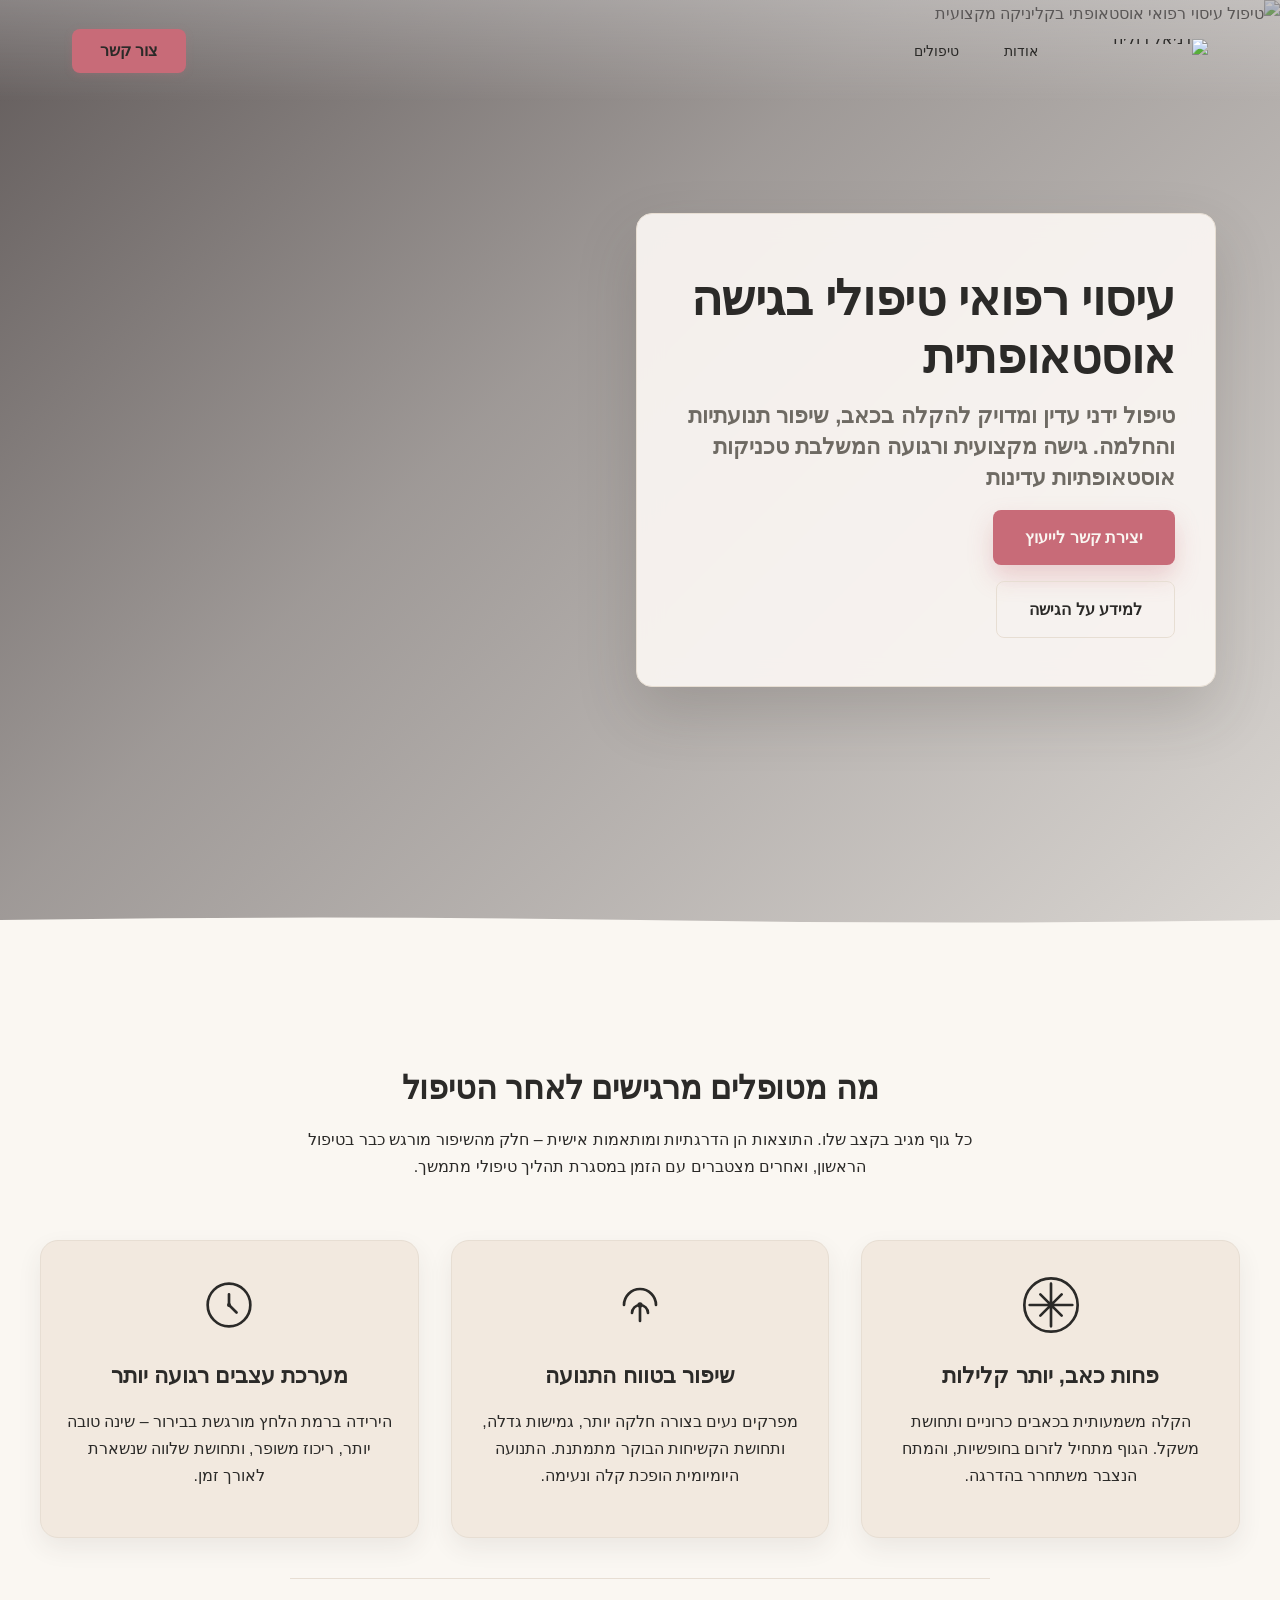
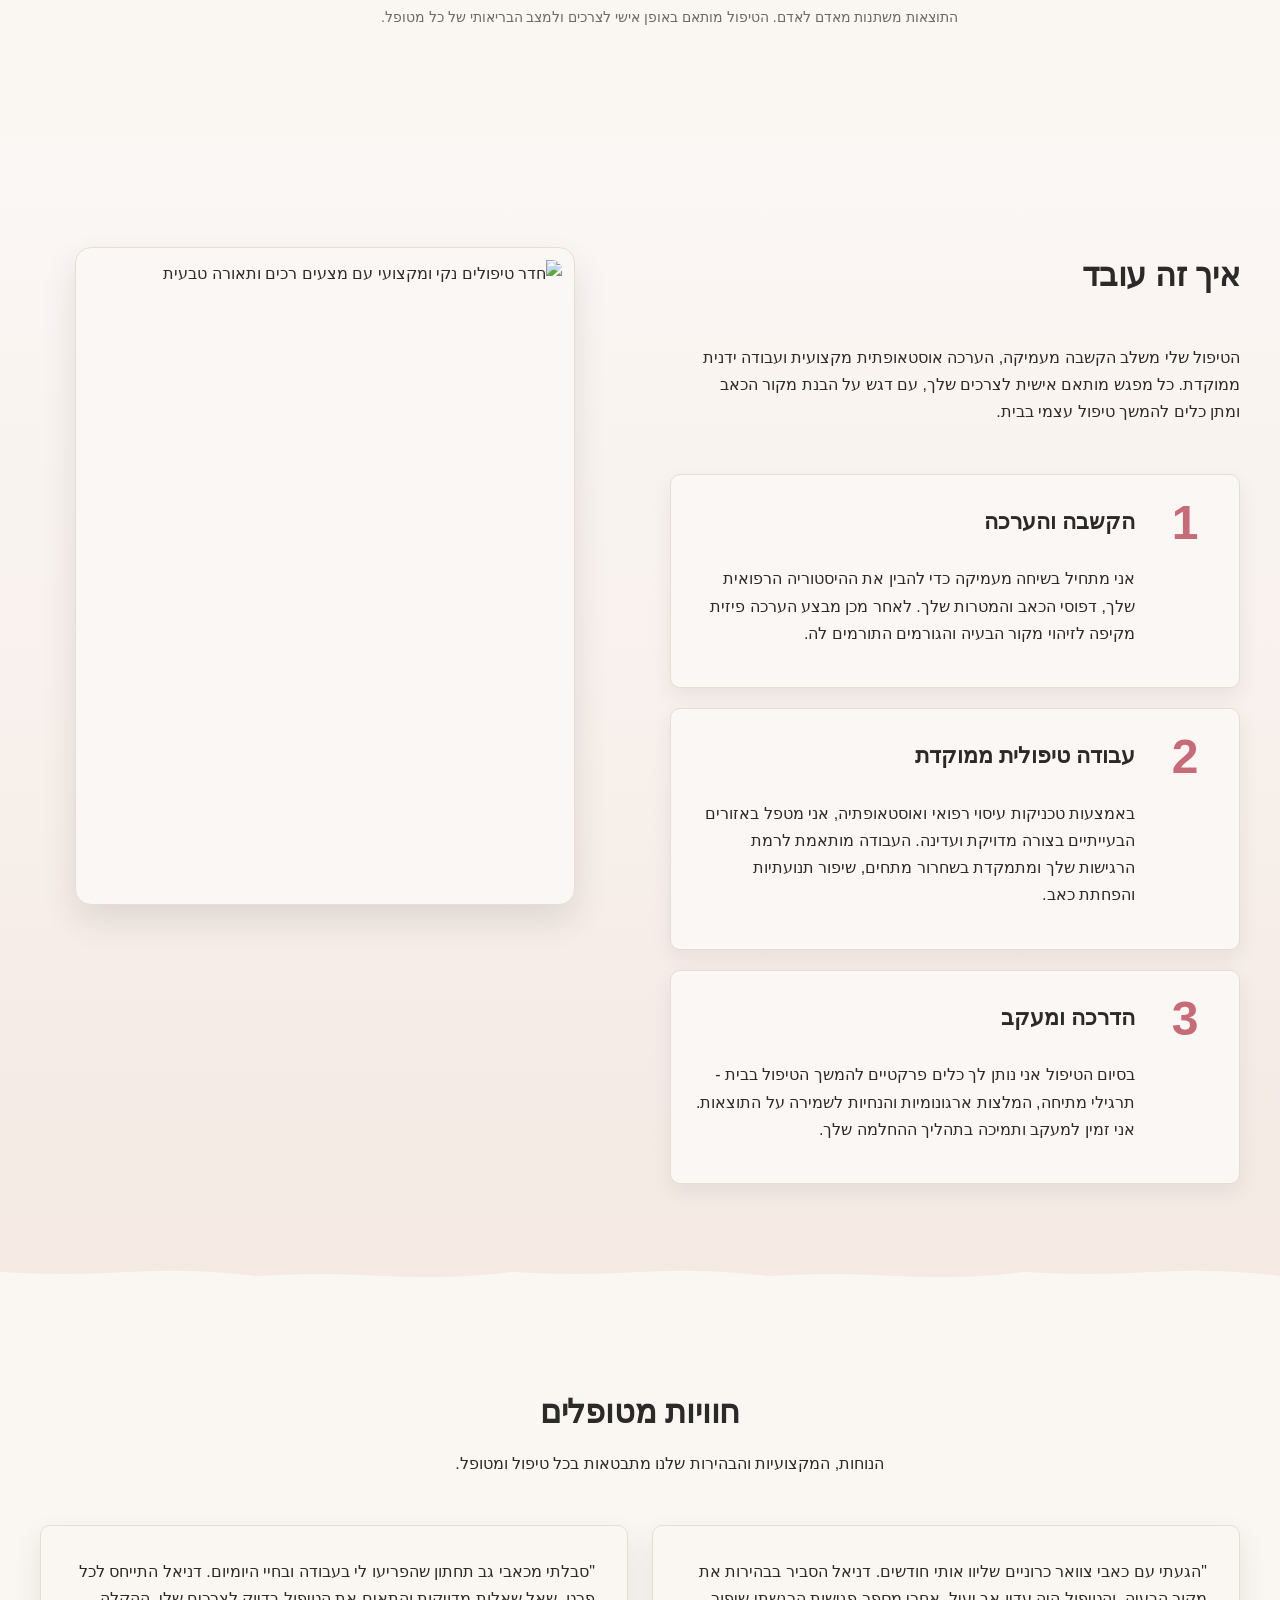
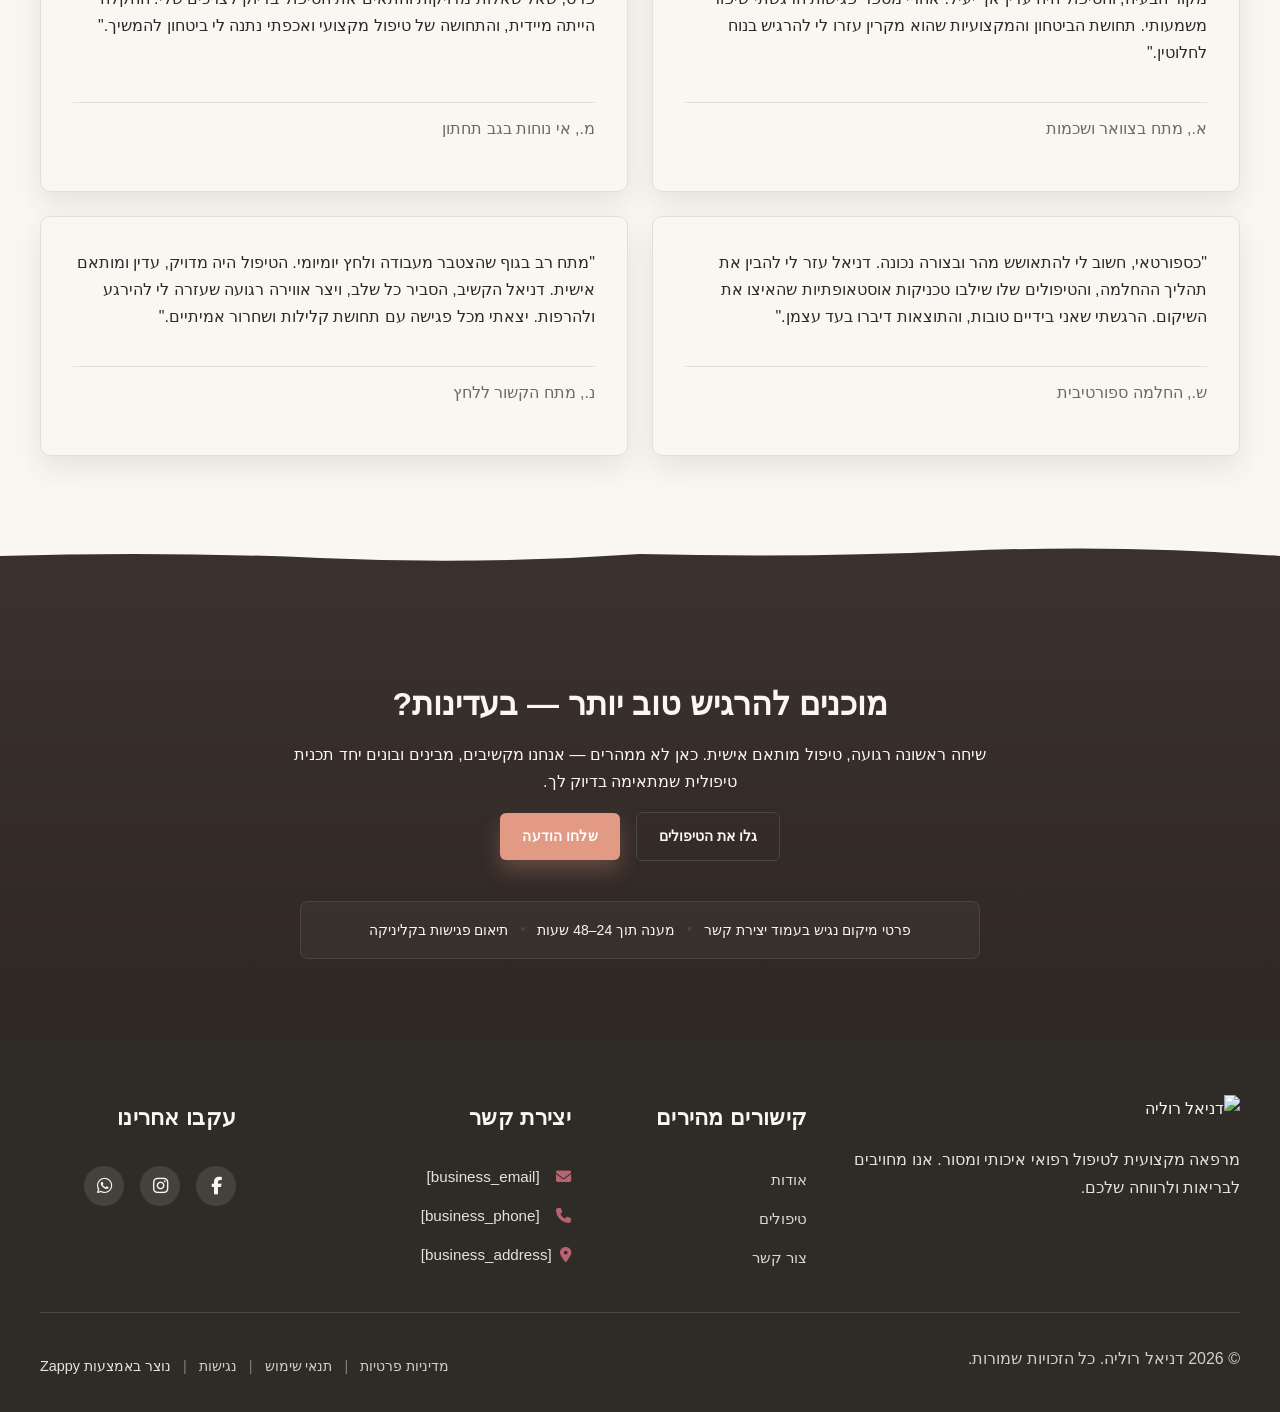
==== commit 8d86b082: "Background sync: Progressive GitHub Sync" ====
--- a/public/index.html
+++ b/public/index.html
@@ -1 +1 @@
-<!doctype html><html dir="rtl" lang="he"><head><meta charset="UTF-8"><meta content="width=device-width,initial-scale=1" name="viewport"><meta content="index, follow" name="robots"><title>עיסוי רפואי מקצועי לשחרור כאבים — דניאל רוליה</title><meta content="טיפול רפואי הוליסטי המשלב גישה אוסטאופתית לשחרור כאבים כרוניים. דניאל רוליה מציע עיסוי רפואי מקצועי עם מגע מרפא עדין ותוצאות מוכחות." name="description"><meta content="עיסוי רפואי, טיפול רפואי, עיסוי רפואי לכאבי גב כרוניים, גישה אוסטאופתית, דניאל רוליה" name="keywords"><link href="/assets/favicon.ico" rel="icon" type="image/x-icon"><link href="/assets/favicon-16x16.png" rel="icon" type="image/png" sizes="16x16"><link href="/assets/favicon-32x32.png" rel="icon" type="image/png" sizes="32x32"><link href="/assets/favicon-48x48.png" rel="icon" type="image/png" sizes="48x48"><link href="/assets/favicon-192x192.png" rel="icon" type="image/png" sizes="192x192"><link href="/assets/favicon-512x512.png" rel="icon" type="image/png" sizes="512x512"><link href="/assets/apple-touch-icon.png" rel="apple-touch-icon"><script>!function(){"use strict";var t="344cad9e-0083-41dc-92a2-0ba049e1d627",e="https://api.zappy5.com/api/analytics/track",a=18e5,n=2592e6,o=!0,i=!0,r=!0;var s=function(){var e="zappy_visitor_"+t,a=null;try{if(a=localStorage.getItem(e)){var o=JSON.parse(a),i=Date.now();if(i-o.created<n)return o.lastSeen=i,localStorage.setItem(e,JSON.stringify(o)),o.id}}catch(t){console.warn("Zappy Analytics: LocalStorage not available")}var r="zv_"+Date.now()+"_"+Math.random().toString(36).substr(2,9);try{localStorage.setItem(e,JSON.stringify({id:r,created:Date.now(),lastSeen:Date.now()}))}catch(t){}return r}(),c=function(){var e="zappy_session_"+t,n=null;try{if(n=sessionStorage.getItem(e)){var o=JSON.parse(n),i=Date.now();if(i-o.timestamp<a)return o.timestamp=i,sessionStorage.setItem(e,JSON.stringify(o)),o.id}}catch(t){console.warn("Zappy Analytics: SessionStorage not available")}var r="zs_"+Date.now()+"_"+Math.random().toString(36).substr(2,9);try{sessionStorage.setItem(e,JSON.stringify({id:r,timestamp:Date.now()}))}catch(t){}return r}();function l(a,n){n=n||{};var o={website_id:t,event_type:a,page_path:window.location.pathname,referrer:document.referrer||"direct",visitor_id:s,session_id:c,metadata:n};if(navigator.sendBeacon){var i=new Blob([JSON.stringify(o)],{type:"application/json"});navigator.sendBeacon(e,i)}else fetch(e,{method:"POST",headers:{"Content-Type":"application/json"},body:JSON.stringify(o),keepalive:!0}).catch(function(t){console.warn("Zappy Analytics: Failed to track event",t)})}o&&l("pageview",{title:document.title,url:window.location.href}),i&&document.addEventListener("click",function(t){var e=t.target;if("BUTTON"===e.tagName||e.closest("button")){var a="BUTTON"===e.tagName?e:e.closest("button");l("click",{element:"button",text:a.textContent.trim().substring(0,100),id:a.id||null,class:a.className||null})}else if("A"===e.tagName||e.closest("a")){var n="A"===e.tagName?e:e.closest("a");l("navigation",{element:"link",text:n.textContent.trim().substring(0,100),href:n.href,external:n.hostname!==window.location.hostname})}},!0),r&&document.addEventListener("submit",function(t){var e=t.target;l("form_submit",{form_id:e.id||null,form_name:e.name||null,form_action:e.action||null,form_method:e.method||"GET"})},!0);var d=Date.now();window.addEventListener("beforeunload",function(){l("page_unload",{time_on_page:Math.floor((Date.now()-d)/1e3),page_path:window.location.pathname})}),window.zappyAnalytics={track:l,getVisitorId:function(){return s},getSessionId:function(){return c}}}()</script><meta content="עיסוי רפואי מקצועי לשחרור כאבים — דניאל רוליה" property="og:title"><meta content="טיפול רפואי הוליסטי המשלב גישה אוסטאופתית לשחרור כאבים כרוניים. דניאל רוליה מציע עיסוי רפואי מקצועי עם מגע מרפא עדין ותוצאות מוכחות." property="og:description"><meta content="website" property="og:type"><meta content="he_IL" property="og:locale"><meta content="summary_large_image" name="twitter:card"><meta content="עיסוי רפואי מקצועי לשחרור כאבים — דניאל רוליה" name="twitter:title"><meta content="טיפול רפואי הוליסטי המשלב גישה אוסטאופתית לשחרור כאבים כרוניים. דניאל רוליה מציע עיסוי רפואי מקצועי עם מגע מרפא עדין ותוצאות מוכחות." name="twitter:description"><link href="https://cdnjs.cloudflare.com/ajax/libs/font-awesome/6.4.0/css/all.min.css" rel="stylesheet"><link href="/assets/favicon.ico" rel="icon" type="image/x-icon"><link href="/assets/favicon-16x16.png" rel="icon" type="image/png" sizes="16x16"><link href="/assets/favicon-32x32.png" rel="icon" type="image/png" sizes="32x32"><link href="/assets/favicon-48x48.png" rel="icon" type="image/png" sizes="48x48"><link href="/assets/favicon-192x192.png" rel="icon" type="image/png" sizes="192x192"><link href="/assets/favicon-512x512.png" rel="icon" type="image/png" sizes="512x512"><link href="/assets/apple-touch-icon.png" rel="apple-touch-icon"><link href="https://cdn.jsdelivr.net/npm/vanilla-cookieconsent@3/dist/cookieconsent.css" rel="stylesheet"><script src="https://cdn.jsdelivr.net/npm/vanilla-cookieconsent@3/dist/cookieconsent.umd.js"></script><script src="https://cdn.jsdelivr.net/gh/mickidum/acc_toolbar/acctoolbar/acctoolbar.min.js"></script><link href="/styles.css" rel="stylesheet"><style id="zappy-dropdown-submenu-styles">#navMenu li:has(.sub-menu),.nav-menu li:has(.sub-menu),.navbar li:has(.sub-menu),nav li:has(.sub-menu){position:relative}#navMenu .sub-menu,.nav-menu .sub-menu,.navbar .sub-menu,nav .sub-menu{display:block!important;position:absolute!important;top:100%;left:0;min-width:220px;background:#fff;border-radius:8px;box-shadow:0 8px 25px rgba(0,0,0,.15);padding:8px 0;opacity:0;visibility:hidden;transform:translateY(10px);transition:all .3s ease;z-index:1000;list-style:none;pointer-events:none}#navMenu li:hover>.sub-menu,.nav-menu li:hover>.sub-menu,.navbar li:hover>.sub-menu,nav li:hover>.sub-menu{opacity:1!important;visibility:visible!important;transform:translateY(0)!important;pointer-events:auto!important}.sub-menu li{list-style:none;margin:0;padding:0}.sub-menu a{display:block!important;padding:10px 16px!important;color:var(--text-dark,#333)!important;font-weight:500;text-decoration:none;white-space:nowrap;transition:background-color .2s}.sub-menu a:hover{background-color:#f5f5f5}[dir=rtl] .nav-menu .sub-menu,[dir=rtl] .navbar .sub-menu,[dir=rtl] nav .sub-menu,html[lang=ar] .nav-menu .sub-menu,html[lang=ar] .navbar .sub-menu,html[lang=ar] nav .sub-menu,html[lang=he] .nav-menu .sub-menu,html[lang=he] .navbar .sub-menu,html[lang=he] nav .sub-menu{left:auto!important;right:0!important}.sub-menu:empty,.sub-menu:not(:has(li)),.sub-menu:not(:has(li:not(.zappy-hidden-menu-item))){display:none!important;opacity:0!important;visibility:hidden!important;pointer-events:none!important}li:has(.menu-group-title):hover>.sub-menu{opacity:1!important;visibility:visible!important;transform:translateY(0)!important;pointer-events:auto!important}#navMenu>li>.menu-group-title,.nav-menu>li>.menu-group-title{display:inline-block;padding:.5rem 1rem;cursor:default;user-select:none}@media (max-width:768px){#navMenu .sub-menu,.nav-menu .sub-menu,.navbar .sub-menu,nav .sub-menu{position:static!important;transform:none!important;box-shadow:none!important;background:0 0!important;max-height:0;overflow:hidden;opacity:0;visibility:hidden;transition:max-height .3s ease,opacity .3s ease;padding:0!important;border-radius:0!important}.sub-menu.mobile-expanded{max-height:500px!important;opacity:1!important;visibility:visible!important;padding:8px 0 8px 16px!important}[dir=rtl] .sub-menu.mobile-expanded,html[lang=he] .sub-menu.mobile-expanded{padding:8px 16px 8px 0!important}#navMenu li:hover>.sub-menu,.nav-menu li:hover>.sub-menu,.navbar li:hover>.sub-menu,nav li:hover>.sub-menu{opacity:0;visibility:hidden;pointer-events:none}#navMenu li>.sub-menu.mobile-expanded,.nav-menu li>.sub-menu.mobile-expanded,.navbar li>.sub-menu.mobile-expanded,nav li>.sub-menu.mobile-expanded{opacity:1!important;visibility:visible!important;pointer-events:auto!important}#navMenu li:has(.sub-menu),.nav-menu li:has(.sub-menu),.navbar li:has(.sub-menu),nav li:has(.sub-menu){display:flex!important;flex-wrap:wrap!important;align-items:center!important;position:relative!important;min-height:44px!important}#navMenu li:has(.sub-menu)>a,.nav-menu li:has(.sub-menu)>a,.navbar li:has(.sub-menu)>a,nav li:has(.sub-menu)>a{flex:1!important;min-width:0!important}#navMenu li:has(.sub-menu)>.menu-group-title,.nav-menu li:has(.sub-menu)>.menu-group-title,.navbar li:has(.sub-menu)>.menu-group-title,nav li:has(.sub-menu)>.menu-group-title{flex:1!important;min-width:0!important;padding:0!important;line-height:inherit!important}#navMenu li:has(.sub-menu)>.sub-menu,.nav-menu li:has(.sub-menu)>.sub-menu,.navbar li:has(.sub-menu)>.sub-menu,nav li:has(.sub-menu)>.sub-menu{flex-basis:100%!important;width:100%!important}#navMenu li:has(.sub-menu)>a [class*=arrow],#navMenu li:has(.sub-menu)>a [class*=chevron],.nav-menu li:has(.sub-menu)>a .fa-angle-down,.nav-menu li:has(.sub-menu)>a .fa-chevron-down,.nav-menu li:has(.sub-menu)>a [class*=arrow],.nav-menu li:has(.sub-menu)>a [class*=chevron],nav li:has(.sub-menu)>a [class*=arrow],nav li:has(.sub-menu)>a [class*=chevron]{display:none!important;visibility:hidden!important}.mobile-submenu-toggle{display:flex!important;align-items:center!important;justify-content:center!important;width:44px!important;height:auto!important;background:0 0!important;border:none!important;cursor:pointer!important;color:var(--text-dark)!important;position:static!important;flex-shrink:0!important;align-self:stretch!important;z-index:2!important;padding:0!important;margin:0!important}.mobile-submenu-toggle::after{content:''!important;width:0!important;height:0!important;border-left:6px solid transparent!important;border-right:6px solid transparent!important;border-top:7px solid currentColor!important;transition:transform .3s ease!important}.mobile-submenu-toggle.expanded::after{transform:rotate(180deg)!important}.sub-menu a{padding:10px 0!important;display:block!important;color:var(--text-dark)!important}.navbar .sub-menu li a,.zappy-products-dropdown .sub-menu a,nav.navbar .sub-menu li a{color:var(--text-dark)!important}}@media (min-width:769px){.mobile-submenu-toggle{display:none!important}}</style><style id="mobile-lang-menu-deployed-css">@media (max-width:768px){.lang-switcher,.nav-container .lang-switcher,.nav-cta-container .lang-switcher,.nav-ecommerce-icons .lang-switcher,.nav-icons-left .lang-switcher,.navbar .lang-switcher,.navbar .nav-cta-container .lang-switcher{display:none!important}.mobile-lang-menu{width:100%;border-top:1px solid rgba(128,128,128,.2);padding:8px 0 0 0;margin-top:8px}.mobile-lang-toggle{display:flex!important;align-items:center;justify-content:space-between;width:100%;padding:12px 16px;background:0 0;border:none;cursor:pointer;font-size:15px;color:inherit;font-family:inherit}.mobile-lang-toggle::after{content:'';display:inline-block;width:8px;height:8px;border-right:2px solid currentColor;border-bottom:2px solid currentColor;transform:rotate(45deg);transition:transform .3s ease;margin-left:8px}.mobile-lang-toggle.expanded::after{transform:rotate(-135deg)}.mobile-lang-options{max-height:0;overflow:hidden;transition:max-height .3s ease}.mobile-lang-options.expanded{max-height:300px}.mobile-lang-option{display:flex!important;align-items:center;gap:10px;padding:10px 24px;text-decoration:none;color:inherit;font-size:14px;font-family:inherit}.mobile-lang-option:hover{background:rgba(128,128,128,.1)}.mobile-lang-option.active{font-weight:600;opacity:.7;pointer-events:none}.mobile-lang-option img{width:20px;height:20px;border-radius:50%}}@media (min-width:769px){.mobile-lang-menu{display:none!important}}</style><style id="zappy-widget-visibility">#mic-access-tool-box,#mic-access-tool-general-button,#mic-init-access-tool #mic-access-tool-box,#mic-init-access-tool #mic-access-tool-general-button,#mic-init-access-tool .mic-access-tool-general-button,._access-icon,._access-menu,.mic-access-tool-box,.mic-access-tool-general-button,div[id*=mic-access-tool-box]{display:none!important;visibility:hidden!important;opacity:0!important;pointer-events:none!important}</style></head><body><nav class="navbar" dir="rtl"><button aria-label="Menu" class="mobile-toggle" id="mobileToggle"><svg viewBox="0 0 24 24" fill="none" height="24" width="24" class="hamburger-icon"><path d="M3 12h18M3 6h18M3 18h18" stroke="currentColor" stroke-width="2" stroke-linecap="round"></path></svg><svg viewBox="0 0 24 24" fill="none" height="24" width="24" class="close-icon" style="display:none"><path d="M18 6L6 18M6 6l12 12" stroke="currentColor" stroke-width="2" stroke-linecap="round"></path></svg></button><button aria-label="Call" class="phone-header-btn"><svg viewBox="0 0 24 24" fill="currentColor" height="20" width="20"><path d="M22 16.92v3a2 2 0 0 1-2.18 2 19.79 19.79 0 0 1-8.63-3.07 19.5 19.5 0 0 1-6-6 19.79 19.79 0 0 1-3.07-8.67A2 2 0 0 1 4.11 2h3a2 2 0 0 1 2 1.72 12.84 12.84 0 0 0 .7 2.81 2 2 0 0 1-.45 2.11L8.09 9.91a16 16 0 0 0 6 6l1.27-1.27a2 2 0 0 1 2.11-.45 12.84 12.84 0 0 0 2.81.7A2 2 0 0 1 22 16.92z"></path></svg></button><div class="nav-container"><div class="nav-right-group"><div class="nav-brand"><a href="/" class="logo-link"><img alt="דניאל רוליה" src="/assets/business-logo.webp" class="logo"></a></div><ul class="nav-menu" id="navMenu"><li><a href="/about">אודות</a></li><li><a href="/treatments">טיפולים</a></li></ul></div><div class="nav-cta-container"><a href="/contact" class="nav-cta-btn">צור קשר</a></div></div></nav><script>window.addEventListener("load",function(){const e=document.querySelector(".navbar, nav, header");if(!e)return void console.log("[Navbar] Navbar element not found");let t=document.getElementById("mobileToggle")||document.querySelector(".mobile-toggle")||document.querySelector(".hamburger")||document.querySelector(".hamburger-menu")||document.querySelector(".menu-toggle")||document.querySelector(".burger-menu")||document.querySelector('[aria-label="Menu"]')||document.querySelector('[aria-label="תפריט"]');const o=document.querySelector(".phone-header-btn"),n=window.getComputedStyle(e);let r=n.backgroundColor;if(console.log("[Navbar] Initial navbar background:",r),"transparent"===r||"rgba(0, 0, 0, 0)"===r||r.startsWith("rgba")&&r.includes(", 0)")){const e=n.backgroundImage;if(e&&"none"!==e)console.log("[Navbar] Navbar has background image/gradient, using dark text"),r="rgb(240, 240, 240)";else{const e=window.getComputedStyle(document.body).backgroundColor;console.log("[Navbar] Navbar transparent, using body background:",e),r=e}}const i=r.match(/\d+/g);if(i&&i.length>=3){const e=(.299*parseInt(i[0])+.587*parseInt(i[1])+.114*parseInt(i[2]))/255;console.log("[Navbar] Mobile button colors preserved from Claude CSS (luminance:",e.toFixed(2)+")");const n=document.createElement("style");n.id="zappy-mobile-nav-fix";document.documentElement.lang;document.documentElement.dir,n.textContent='\n        /* Hide mobile buttons on desktop, show only on mobile */\n        @media (min-width: 769px) {\n          .mobile-toggle,\n          .phone-header-btn {\n            display: none !important;\n          }\n        }\n        \n        /* Show and position mobile buttons correctly on mobile */\n        @media (max-width: 768px) {\n          .mobile-toggle,\n          .phone-header-btn {\n            position: absolute !important;\n            top: 50% !important;\n            transform: translateY(-50%) !important;\n            z-index: 1001 !important;\n            display: flex !important;\n            align-items: center !important;\n            justify-content: center !important;\n            width: 36px !important;\n            height: 36px !important;\n            border-radius: 50% !important;\n            border: none !important;\n            cursor: pointer !important;\n            padding: 6px !important;\n            background: none !important;\n            color: var(--nav-text, var(--text-dark)) !important;\n          }\n          \n          /* LTR positioning (default): hamburger LEFT, phone RIGHT */\n          html:not([dir="rtl"]):not([lang="he"]):not([lang="ar"]) .mobile-toggle,\n          html[dir="ltr"] .mobile-toggle {\n            left: 12px !important;\n            right: auto !important;\n          }\n          html:not([dir="rtl"]):not([lang="he"]):not([lang="ar"]) .phone-header-btn,\n          html[dir="ltr"] .phone-header-btn {\n            right: 12px !important;\n            left: auto !important;\n          }\n          \n          /* RTL positioning: hamburger RIGHT, phone LEFT */\n          html[dir="rtl"] .mobile-toggle,\n          html[lang="he"] .mobile-toggle,\n          html[lang="ar"] .mobile-toggle {\n            right: 12px !important;\n            left: auto !important;\n          }\n          html[dir="rtl"] .phone-header-btn,\n          html[lang="he"] .phone-header-btn,\n          html[lang="ar"] .phone-header-btn {\n            left: 12px !important;\n            right: auto !important;\n          }\n          \n          /* CRITICAL: Ensure nav-container has min-height on mobile */\n          /* All children are positioned absolutely/fixed on mobile, so height:auto collapses to 0 */\n          .nav-container {\n            min-height: 70px !important;\n            position: relative !important;\n          }\n          \n          /* Ensure SVG icons are properly sized and inherit color */\n          .mobile-toggle svg,\n          .phone-header-btn svg {\n            width: 24px !important;\n            height: 24px !important;\n            /* Don\'t force display - let JavaScript control hamburger/close toggle */\n          }\n          \n          /* Reset nav-cta-container on mobile - remove desktop box-shadow/padding */\n          /* that creates a visible ghost box when CTA button is hidden */\n          .nav-cta-container {\n            box-shadow: none !important;\n            padding: 0 !important;\n          }\n          \n          /* Hide nav-cta-container entirely on mobile when there\'s no lang-switcher */\n          /* (only the CTA button is inside, and it\'s hidden on mobile) */\n          .nav-cta-container:not(:has(.lang-switcher)) {\n            display: none !important;\n          }\n          \n          /* CRITICAL: Prevent hero image fade gradient from bleeding over headline text */\n          /* The .image-fade-gradient has bottom: -30px (extends below parent) */\n          /* On mobile stacked layout, this overlaps the h1 text below the image */\n          .hero-image-column {\n            overflow: hidden !important;\n          }\n          .image-fade-gradient {\n            bottom: 0 !important;\n          }\n          \n          /* Hide desktop language switcher on mobile - hamburger menu handles it */\n          /* High specificity to override stored CSS */\n          .lang-switcher,\n          .nav-cta-container .lang-switcher,\n          .nav-container .lang-switcher,\n          .navbar .lang-switcher,\n          .navbar .nav-cta-container .lang-switcher {\n            display: none !important;\n          }\n        }\n      ';const r=document.getElementById("zappy-mobile-nav-fix");r&&r.remove(),document.head.appendChild(n),console.log("[Navbar] Critical CSS injected for mobile nav positioning");const l=window.innerWidth<=768;if(t){const e=t.querySelector(".hamburger-icon"),o=t.querySelector(".close-icon");e&&(e.style.setProperty("width","24px","important"),e.style.setProperty("height","24px","important"),e.style.setProperty("display","block","important")),o&&(o.style.setProperty("width","24px","important"),o.style.setProperty("height","24px","important"),o.style.setProperty("display","none","important")),l?(t.style.setProperty("position","absolute","important"),t.style.setProperty("top","50%","important"),t.style.setProperty("transform","translateY(-50%)","important"),t.style.setProperty("z-index","1001","important"),t.style.removeProperty("left"),t.style.removeProperty("right"),console.log("[Navbar] Mobile toggle positioning applied (mobile viewport)")):(t.style.removeProperty("position"),t.style.removeProperty("top"),t.style.removeProperty("transform"),t.style.removeProperty("z-index"),t.style.removeProperty("left"),t.style.removeProperty("right"),console.log("[Navbar] Desktop viewport - cleared mobile toggle inline positioning"))}if(o){const e=o.querySelector("svg");e&&(e.style.width="24px",e.style.height="24px",e.setAttribute("width","24"),e.setAttribute("height","24")),l?(o.style.setProperty("position","absolute","important"),o.style.setProperty("top","50%","important"),o.style.setProperty("transform","translateY(-50%)","important"),o.style.setProperty("z-index","1001","important"),o.style.removeProperty("left"),o.style.removeProperty("right"),console.log("[Navbar] Phone button positioning applied (mobile viewport)")):(o.style.removeProperty("position"),o.style.removeProperty("top"),o.style.removeProperty("transform"),o.style.removeProperty("z-index"),o.style.removeProperty("left"),o.style.removeProperty("right"),console.log("[Navbar] Desktop viewport - cleared phone button inline positioning"))}}else console.log("[Navbar] Could not parse background color:",r);t=document.getElementById("mobileToggle")||document.querySelector(".mobile-toggle")||document.querySelector(".hamburger")||document.querySelector(".hamburger-menu")||document.querySelector(".menu-toggle")||document.querySelector(".burger-menu")||document.querySelector('[aria-label="Menu"]')||document.querySelector('[aria-label="תפריט"]');const l=document.getElementById("navMenu")||document.querySelector(".nav-menu")||document.querySelector(".nav-links")||document.querySelector("nav ul:not(.submenu)");if(!t||!l)return void console.log("[Navbar] Mobile toggle or menu not found:",{toggle:!!t,menu:!!l});l.id||(l.id="navMenu"),console.log("[Navbar] Initializing mobile menu...");const a=t.cloneNode(!0);t.parentNode.replaceChild(a,t),a.addEventListener("click",function(e){e.preventDefault(),e.stopPropagation();const t=this.querySelector(".hamburger-icon"),o=this.querySelector(".close-icon");l.classList.contains("active")?(l.classList.remove("active"),t&&t.style.setProperty("display","block","important"),o&&o.style.setProperty("display","none","important"),document.body.style.overflow="",console.log("[Navbar] Menu closed")):(l.classList.add("active"),t&&t.style.setProperty("display","none","important"),o&&o.style.setProperty("display","block","important"),document.body.style.overflow="hidden",console.log("[Navbar] Menu opened"))}),l.querySelectorAll("a").forEach(function(e){e.addEventListener("click",function(){if("#"===this.getAttribute("href"))return;const e=a.querySelector(".hamburger-icon"),t=a.querySelector(".close-icon");l.classList.remove("active"),e&&e.style.setProperty("display","block","important"),t&&t.style.setProperty("display","none","important"),document.body.style.overflow="",console.log("[Navbar] Menu closed (link clicked)")})});var s=l.querySelectorAll(".dropdown-toggle");s.forEach(function(e){e.addEventListener("click",function(e){e.preventDefault(),e.stopPropagation();var t=this.closest(".nav-dropdown");t&&(t.parentNode.querySelectorAll(".nav-dropdown.open").forEach(function(e){e!==t&&e.classList.remove("open")}),t.classList.toggle("open"),console.log("[Navbar] Dropdown toggled:",t.classList.contains("open")?"open":"closed"))})}),document.addEventListener("click",function(e){e.target.closest(".nav-dropdown")||document.querySelectorAll(".nav-dropdown.open").forEach(function(e){e.classList.remove("open")})}),console.log("[Navbar] Dropdown handlers initialized for "+s.length+" dropdowns"),o&&o.addEventListener("click",function(){const e=document.querySelectorAll('a[href^="tel:"]'),t=e.length>0?e[0].getAttribute("href").replace("tel:",""):"[business_phone]";window.location.href="tel:"+t,console.log("[Navbar] Phone button clicked")}),console.log("[Navbar] Mobile menu initialized successfully");const p=function(){const e=document.querySelector(".whatsapp-float");e&&(window.innerWidth>=769?(e.style.setProperty("display","none","important"),e.style.setProperty("visibility","hidden","important"),e.style.setProperty("opacity","0","important"),e.style.setProperty("pointer-events","none","important"),console.log("[WhatsApp] Button hidden on desktop")):(e.style.removeProperty("display"),e.style.removeProperty("visibility"),e.style.removeProperty("opacity"),e.style.removeProperty("pointer-events"),console.log("[WhatsApp] Button visible on mobile")))};let c;p(),window.addEventListener("resize",function(){clearTimeout(c),c=setTimeout(p,100)})})</script><main><section class="index-hero-section" data-layout-spec="בית-hero" data-hero-type="fullscreen-scrim" id="zappy-section-0"><div class="index-hero-section__bg-wrapper"><img alt="טיפול עיסוי רפואי אוסטאופתי בקליניקה מקצועית" src="/assets/site-index-hero-bg.webp" class="index-hero-section__bg-image zappy-editable-image" data-context="Bright, high-key therapeutic massage clinic scene showing professional hands applying gentle osteopathic technique on a patient covered with clean white towel and linen. Warm natural lighting from window, minimal modern clinic interior with cream walls, peaceful atmosphere. Focus on the careful hand placement demonstrating medical precision and gentle care. High-key photography with soft shadows, professional medical setting with warm white balance. Shot from side angle showing both practitioner hands and treatment area." data-element-id="img-1773052437550-16nsg1ccl" data-element-type="image" data-hero-bg="true" data-placeholder="index-hero-bg" data-resize-handler-attached="true" height="1080" width="1920"><div class="index-hero-section__scrim" aria-hidden="true"></div></div><div class="index-hero-section__content-wrapper"><div class="index-hero-section__overlay-card"><h1 class="index-hero-section__headline">עיסוי רפואי טיפולי בגישה אוסטאופתית</h1><h3 class="index-hero-section__subtitle">טיפול ידני עדין ומדויק להקלה בכאב, שיפור תנועתיות והחלמה. גישה מקצועית ורגועה המשלבת טכניקות אוסטאופתיות עדינות</h3><div class="index-hero-section__cta-group" style="text-align:right!important;display:flex!important;justify-content:flex-start!important;align-items:flex-start!important;width:100%!important"><a href="/contact" class="btn-primary btn index-hero-section__btn-primary" data-element-id="btn-1773052437544-oofyxk1yf" data-element-type="button" data-native-element="true" style="background-color:var(--primary-color,var(--primary,#8b0000))!important;background-image:none!important;border-color:var(--primary-color,var(--primary,#8b0000))!important;color:#fff!important">יצירת קשר לייעוץ</a><a href="/about" class="index-hero-section__btn-secondary" data-element-id="btn-1773052437544-zrhqj6bgb" data-element-type="button" data-native-element="true">למידע על הגישה</a></div></div></div><div class="index-hero-section__divider-wrapper"><svg viewBox="0 0 1200 80" xmlns="http://www.w3.org/2000/svg" aria-hidden="true" preserveAspectRatio="none" data-no-icon-edit="true"><defs><linearGradient id="index-hero-divider-gradient" x1="0%" x2="0%" y1="0%" y2="100%"><stop offset="0%" style="stop-color:#FAF7F2"></stop><stop offset="100%" style="stop-color:#FAF7F2;stop-opacity:1"></stop></linearGradient></defs><path d="M0,80 L0,20 Q300,15 600,20 T1200,20 L1200,80 Z" fill="var(--bg-light)"></path></svg></div></section><section class="index-benefits-section" data-layout-spec="בית-benefits"><div class="index-benefits-container"><div class="index-benefits-header"><h2>מה מטופלים מרגישים לאחר הטיפול</h2><p>כל גוף מגיב בקצב שלו. התוצאות הן הדרגתיות ומותאמות אישית – חלק מהשיפור מורגש כבר בטיפול הראשון, ואחרים מצטברים עם הזמן במסגרת תהליך טיפולי מתמשך.</p></div><div class="index-benefits-grid"><div class="index-benefits-card"><div class="index-benefits-icon" data-element-type="icon" data-icon-type="svg"><svg viewBox="0 0 48 48" xmlns="http://www.w3.org/2000/svg" fill="none"><path d="M24 8v32M8 24h32M16 16l16 16M32 16L16 32" stroke="currentColor" stroke-width="2" stroke-linecap="round"></path><circle cx="24" cy="24" fill="none" r="20" stroke="currentColor" stroke-width="2"></circle></svg></div><h3>פחות כאב, יותר קלילות</h3><p>הקלה משמעותית בכאבים כרוניים ותחושת משקל. הגוף מתחיל לזרום בחופשיות, והמתח הנצבר משתחרר בהדרגה.</p></div><div class="index-benefits-card"><div class="index-benefits-icon" data-element-type="icon" data-icon-type="svg"><svg viewBox="0 0 48 48" xmlns="http://www.w3.org/2000/svg" fill="none"><path d="M12 24c0-6.627 5.373-12 12-12s12 5.373 12 12" stroke="currentColor" stroke-width="2" stroke-linecap="round"></path><path d="M18 30c0-3.314 2.686-6 6-6s6 2.686 6 6" stroke="currentColor" stroke-width="2" stroke-linecap="round"></path><circle cx="24" cy="24" fill="currentColor" r="2"></circle><path d="M24 24v12" stroke="currentColor" stroke-width="2" stroke-linecap="round"></path></svg></div><h3>שיפור בטווח התנועה</h3><p>מפרקים נעים בצורה חלקה יותר, גמישות גדלה, ותחושת הקשיחות הבוקר מתמתנת. התנועה היומיומית הופכת קלה ונעימה.</p></div><div class="index-benefits-card"><div class="index-benefits-icon" data-element-type="icon" data-icon-type="svg"><svg viewBox="0 0 48 48" xmlns="http://www.w3.org/2000/svg" fill="none"><path d="M24 8c-8.837 0-16 7.163-16 16s7.163 16 16 16 16-7.163 16-16S32.837 8 24 8z" stroke="currentColor" stroke-width="2"></path><path d="M24 16v8l5.657 5.657" stroke="currentColor" stroke-width="2" stroke-linecap="round" stroke-linejoin="round"></path><circle cx="24" cy="24" fill="currentColor" r="1.5"></circle></svg></div><h3>מערכת עצבים רגועה יותר</h3><p>הירידה ברמת הלחץ מורגשת בבירור – שינה טובה יותר, ריכוז משופר, ותחושת שלווה שנשארת לאורך זמן.</p></div></div><div class="index-benefits-disclaimer"><p><small>התוצאות משתנות מאדם לאדם. הטיפול מותאם באופן אישי לצרכים ולמצב הבריאותי של כל מטופל.</small></p></div></div><div class="index-benefits-divider-wrapper"><svg viewBox="0 0 1200 60" xmlns="http://www.w3.org/2000/svg" aria-hidden="true" preserveAspectRatio="none"><path d="M0,60 L0,30 Q60,28 120,30 T240,28 Q300,30 360,28 T480,30 Q540,28 600,30 T720,28 Q780,30 840,28 T960,30 Q1020,28 1080,30 T1200,28 L1200,60 Z" fill="#FBF7F4"></path></svg></div></section><section class="index-process-section" data-layout-spec="בית-process"><div class="index-process-container"><div class="index-process-content"><h2>איך זה עובד</h2><p class="index-process-intro">הטיפול שלי משלב הקשבה מעמיקה, הערכה אוסטאופתית מקצועית ועבודה ידנית ממוקדת. כל מפגש מותאם אישית לצרכים שלך, עם דגש על הבנת מקור הכאב ומתן כלים להמשך טיפול עצמי בבית.</p><div class="index-process-steps"><article class="index-process-step-card"><div class="index-process-step-number">1</div><div class="index-process-step-content"><h3>הקשבה והערכה</h3><p>אני מתחיל בשיחה מעמיקה כדי להבין את ההיסטוריה הרפואית שלך, דפוסי הכאב והמטרות שלך. לאחר מכן מבצע הערכה פיזית מקיפה לזיהוי מקור הבעיה והגורמים התורמים לה.</p></div></article><article class="index-process-step-card"><div class="index-process-step-number">2</div><div class="index-process-step-content"><h3>עבודה טיפולית ממוקדת</h3><p>באמצעות טכניקות עיסוי רפואי ואוסטאופתיה, אני מטפל באזורים הבעייתיים בצורה מדויקת ועדינה. העבודה מותאמת לרמת הרגישות שלך ומתמקדת בשחרור מתחים, שיפור תנועתיות והפחתת כאב.</p></div></article><article class="index-process-step-card"><div class="index-process-step-number">3</div><div class="index-process-step-content"><h3>הדרכה ומעקב</h3><p>בסיום הטיפול אני נותן לך כלים פרקטיים להמשך הטיפול בבית - תרגילי מתיחה, המלצות ארגונומיות והנחיות לשמירה על התוצאות. אני זמין למעקב ותמיכה בתהליך ההחלמה שלך.</p></div></article></div></div><div class="index-process-image-column"><div class="index-process-image-card"><img alt="חדר טיפולים נקי ומקצועי עם מצעים רכים ותאורה טבעית" src="/assets/site-index-process-image-1.webp" data-context="Clean, minimalist therapeutic massage treatment room detail showing soft cream-colored linens on a massage table, gentle natural lighting from a window, warm beige walls, professional hands arranging fresh towels or preparing for treatment, calm and sterile medical aesthetic with warm pastel tones, shallow depth of field, peaceful and professional atmosphere" data-placeholder="index-process-image-1" height="800" width="600"></div></div></div><div class="index-process-divider-wrapper"><svg viewBox="0 0 1200 60" xmlns="http://www.w3.org/2000/svg" aria-hidden="true" preserveAspectRatio="none"><path d="M0,60 L0,28 Q60,32 120,28 T240,32 Q300,28 360,32 T480,28 Q540,32 600,28 T720,32 Q780,28 840,32 T960,28 Q1020,32 1080,28 T1200,32 L1200,60 Z" fill="var(--bg-light)"></path></svg></div></section><section class="index-testimonials-section" data-layout-spec="בית-testimonials"><div class="index-testimonials-container"><div class="index-testimonials-header"><h2>חוויות מטופלים</h2><p>הנוחות, המקצועיות והבהירות שלנו מתבטאות בכל טיפול ומטופל.</p></div><div class="index-testimonials-grid"><div class="index-testimonial-card"><p class="index-testimonial-quote">"הגעתי עם כאבי צוואר כרוניים שליוו אותי חודשים. דניאל הסביר בבהירות את מקור הבעיה, והטיפול היה עדין אך יעיל. אחרי מספר פגישות הרגשתי שיפור משמעותי. תחושת הביטחון והמקצועיות שהוא מקרין עזרו לי להרגיש בנוח לחלוטין."</p><p class="index-testimonial-attribution">א., מתח בצוואר ושכמות</p></div><div class="index-testimonial-card"><p class="index-testimonial-quote">"סבלתי מכאבי גב תחתון שהפריעו לי בעבודה ובחיי היומיום. דניאל התייחס לכל פרט, שאל שאלות מדויקות והתאים את הטיפול בדיוק לצרכים שלי. ההקלה הייתה מיידית, והתחושה של טיפול מקצועי ואכפתי נתנה לי ביטחון להמשיך."</p><p class="index-testimonial-attribution">מ., אי נוחות בגב תחתון</p></div><div class="index-testimonial-card"><p class="index-testimonial-quote">"כספורטאי, חשוב לי להתאושש מהר ובצורה נכונה. דניאל עזר לי להבין את תהליך ההחלמה, והטיפולים שלו שילבו טכניקות אוסטאופתיות שהאיצו את השיקום. הרגשתי שאני בידיים טובות, והתוצאות דיברו בעד עצמן."</p><p class="index-testimonial-attribution">ש., החלמה ספורטיבית</p></div><div class="index-testimonial-card"><p class="index-testimonial-quote">"מתח רב בגוף שהצטבר מעבודה ולחץ יומיומי. הטיפול היה מדויק, עדין ומותאם אישית. דניאל הקשיב, הסביר כל שלב, ויצר אווירה רגועה שעזרה לי להירגע ולהרפות. יצאתי מכל פגישה עם תחושת קלילות ושחרור אמיתיים."</p><p class="index-testimonial-attribution">נ., מתח הקשור ללחץ</p></div></div></div><div class="index-testimonials-divider-wrapper"><svg viewBox="0 0 1200 80" xmlns="http://www.w3.org/2000/svg" aria-hidden="true" preserveAspectRatio="none"><defs><linearGradient id="testimonials-gradient" x1="0%" x2="0%" y1="0%" y2="100%"><stop offset="0%" style="stop-color:#F4E9E3;stop-opacity:1"></stop><stop offset="100%" style="stop-color:#E9C9BE;stop-opacity:1"></stop></linearGradient></defs><path d="M0,80 L0,40 Q150,35 300,42 T600,38 Q750,42 900,35 T1200,40 L1200,80 Z" fill="#3A312E"></path></svg></div></section><section class="index-cta-section" data-layout-spec="בית-cta"><div class="index-cta-container"><h2 class="index-cta-heading">מוכנים להרגיש טוב יותר — בעדינות?</h2><p class="index-cta-text">שיחה ראשונה רגועה, טיפול מותאם אישית. כאן לא ממהרים — אנחנו מקשיבים, מבינים ובונים יחד תכנית טיפולית שמתאימה בדיוק לך.</p><div class="index-cta-buttons"><a href="/contact" class="btn-primary index-cta-btn-primary">שלחו הודעה</a><a href="/treatments" class="btn-secondary index-cta-btn-secondary">גלו את הטיפולים</a></div><div class="index-cta-info-strip"><span class="index-cta-info-item">תיאום פגישות בקליניקה</span><span class="index-cta-info-divider">•</span><span class="index-cta-info-item">מענה תוך 24–48 שעות</span><span class="index-cta-info-divider">•</span><span class="index-cta-info-item">פרטי מיקום נגיש בעמוד יצירת קשר</span></div></div></section></main><footer class="site-footer"><div class="footer-container"><div class="footer-top"><div class="footer-column footer-about"><img alt="דניאל רוליה" src="/assets/business-logo.webp" class="logo"><p class="footer-description">מרפאה מקצועית לטיפול רפואי איכותי ומסור. אנו מחויבים לבריאות ולרווחה שלכם.</p></div><div class="footer-column footer-links"><h3 class="footer-heading">קישורים מהירים</h3><ul class="footer-nav"><li><a href="/about">אודות</a></li><li><a href="/treatments">טיפולים</a></li><li><a href="/contact">צור קשר</a></li></ul></div><div class="footer-column footer-contact"><h3 class="footer-heading">יצירת קשר</h3><ul class="contact-list"><li><i class="fas fa-envelope"></i><a href="mailto:[business_email]">[business_email]</a></li><li><i class="fas fa-phone"></i><a href="tel:[business_phone]">[business_phone]</a></li><li><a href="/"><i class="fas fa-map-marker-alt"></i><span>[business_address]</span></a></li></ul></div><div class="footer-column footer-social"><h3 class="footer-heading">עקבו אחרינו</h3><div class="social-links"><a href="[facebook_handle]" aria-label="Facebook"><i class="fab fa-facebook-f"></i></a><a href="[instagram_handle]" aria-label="Instagram"><i class="fab fa-instagram"></i></a><a href="[whatsapp_handle]" aria-label="WhatsApp"><i class="fab fa-whatsapp"></i></a></div></div></div><div class="footer-bottom"><div class="footer-bottom-content"><div class="copyright"><p>© 2026 דניאל רוליה. כל הזכויות שמורות.</p></div><div class="footer-legal"><a href="/privacy">מדיניות פרטיות</a><span class="separator">|</span><a href="/terms">תנאי שימוש</a><span class="separator">|</span><a href="/accessibility">נגישות</a><span class="separator">|</span><a href="https://zappy5.com" class="zappy-attribution" target="_blank">נוצר באמצעות Zappy</a></div></div></div></div></footer><a href="https://wa.me/[whatsapp_handle]" class="whatsapp-float" aria-label="WhatsApp"><i class="fab fa-whatsapp"></i></a><div data-integration="accessibility:toolbar"></div><script src="/script.js"></script><script id="zappy-mobile-submenu-script">!function(){function e(){if(window.innerWidth>768)return document.querySelectorAll(".mobile-submenu-toggle").forEach(function(e){e.remove()}),void document.querySelectorAll(".sub-menu.mobile-expanded").forEach(function(e){e.classList.remove("mobile-expanded")});document.querySelectorAll(".nav-menu li:has(.sub-menu), nav li:has(.sub-menu), .navbar li:has(.sub-menu), #navMenu li:has(.sub-menu)").forEach(function(e){if(!e.querySelector(".mobile-submenu-toggle")){var t=e.querySelector(".sub-menu"),n=e.querySelector(":scope > a");if(t&&n){var o=document.createElement("button");o.className="mobile-submenu-toggle",o.setAttribute("aria-label","Toggle submenu"),o.setAttribute("type","button"),n.insertAdjacentElement("afterend",o),o.addEventListener("click",function(e){e.preventDefault(),e.stopPropagation(),document.querySelectorAll(".sub-menu.mobile-expanded").forEach(function(e){if(e!==t){e.classList.remove("mobile-expanded");var n=e.parentElement.querySelector(".mobile-submenu-toggle");n&&n.classList.remove("expanded")}}),t.classList.toggle("mobile-expanded"),o.classList.toggle("expanded")})}}})}var t;"loading"===document.readyState?document.addEventListener("DOMContentLoaded",e):e(),window.addEventListener("resize",function(){clearTimeout(t),t=setTimeout(e,250)});var n=new MutationObserver(function(t){t.forEach(function(t){if("attributes"===t.type){var n=t.target;n.classList&&(n.classList.contains("active")||n.classList.contains("open"))&&setTimeout(e,100)}})});setTimeout(function(){document.querySelectorAll(".mobile-menu, .nav-menu, #navMenu, nav").forEach(function(e){n.observe(e,{attributes:!0,attributeFilter:["class","style"]})})},500)}()</script><script id="zappy-navbar-scroll-effect">!function(){var e=document.querySelector("nav.navbar,.navbar:not(.zappy-catalog-menu)"),t=document.querySelector(".zappy-catalog-menu,#zappy-catalog-menu");if(e){var r="rgba(47,44,40,0.85)",o=getComputedStyle(document.documentElement),a=(o.getPropertyValue("--text-dark").trim(),o.getPropertyValue("--text-light").trim()||"#ffffff");e.style.transition="background 0.3s ease,backdrop-filter 0.3s ease,-webkit-backdrop-filter 0.3s ease,box-shadow 0.3s ease",t&&(t.style.transition="background 0.3s ease,backdrop-filter 0.3s ease,-webkit-backdrop-filter 0.3s ease");var s="a,.navbar-brand,.navbar-brand a,.dropdown-toggle,.mobile-toggle,.phone-header-btn,.mobile-hamburger-btn,.mobile-close-btn,.mobile-submenu-toggle,.nav-link",n=["cart-link","login-link","nav-search-toggle","search-toggle"];window.addEventListener("scroll",v,{passive:!0}),window.addEventListener("resize",v,{passive:!0}),v();var l=document.querySelector('section[class*="hero"],[data-hero-type],main>section:first-child'),i=!1;if(l){var p=getComputedStyle(l),d=p.backgroundImage;if(d&&"none"!==d)if(-1!==d.indexOf("url(")){var c=p.backgroundColor.match(/\d+/g);i=!(c&&c.length>=3)||w(parseInt(c[0]),parseInt(c[1]),parseInt(c[2]))<.4}else if(-1!==d.indexOf("gradient")){var b=d.match(/rgba?\(\s*(\d+)\s*,\s*(\d+)\s*,\s*(\d+)/g);if(b&&b.length>0){for(var y=0,g=0;g<b.length;g++){var m=b[g].match(/\d+/g);y+=w(parseInt(m[0]),parseInt(m[1]),parseInt(m[2]))}i=y/b.length<.4}else i=!0}else i=!0;else{var u=p.backgroundColor.match(/\d+/g);u&&u.length>=3&&(i=w(parseInt(u[0]),parseInt(u[1]),parseInt(u[2]))<.4)}}i||(window.removeEventListener("scroll",v),window.removeEventListener("resize",v),e.classList.add("scrolled"),window.innerWidth>768&&(e.style.setProperty("--frosted-text",a),e.style.setProperty("background-image","none","important"),e.style.setProperty("background-color",r,"important"),e.style.backdropFilter="blur(12px)",e.style.webkitBackdropFilter="blur(12px)",e.style.boxShadow="0 2px 16px rgba(0,0,0,0.12)",k(e,a)),t&&(t.classList.add("scrolled"),window.innerWidth>768&&(t.style.setProperty("background",r,"important"),t.style.setProperty("backdrop-filter","blur(12px)","important"),t.style.setProperty("-webkit-backdrop-filter","blur(12px)","important"),k(t,a))),window._zappyNavNoDarkHero=!0)}function k(e,t){for(var r=e.querySelectorAll(s),o=0;o<r.length;o++){for(var a=!1,l=0;l<n.length;l++)if(r[o].classList.contains(n[l])){a=!0;break}a||r[o].style.setProperty("color",t,"important")}}function f(e){for(var t=e.querySelectorAll(s),r=0;r<t.length;r++)t[r].style.removeProperty("color")}function v(){if(!window._zappyNavNoDarkHero){if(window.innerWidth<=768)return e.classList.remove("scrolled"),f(e),void(t&&(t.classList.remove("scrolled"),f(t)));(window.scrollY||window.pageYOffset)>60?(e.classList.add("scrolled"),e.style.setProperty("background-color",r,"important"),e.style.setProperty("background-image","none","important"),e.style.setProperty("--frosted-text",a),e.style.backdropFilter="blur(12px)",e.style.webkitBackdropFilter="blur(12px)",e.style.boxShadow="0 2px 16px rgba(0,0,0,0.12)",k(e,a),t&&(t.classList.add("scrolled"),t.style.setProperty("background",r,"important"),t.style.setProperty("backdrop-filter","blur(12px)","important"),t.style.setProperty("-webkit-backdrop-filter","blur(12px)","important"),k(t,a))):(e.classList.remove("scrolled"),e.style.setProperty("background-color","transparent","important"),e.style.removeProperty("background-image"),e.style.removeProperty("--frosted-text"),e.style.backdropFilter="none",e.style.webkitBackdropFilter="none",e.style.boxShadow="none",f(e),t&&(t.classList.remove("scrolled"),t.style.setProperty("background","transparent","important"),t.style.setProperty("backdrop-filter","none","important"),t.style.setProperty("-webkit-backdrop-filter","none","important"),f(t)))}}function w(e,t,r){return t/=255,r/=255,.2126*(e=(e/=255)<=.03928?e/12.92:Math.pow((e+.055)/1.055,2.4))+.7152*(t=t<=.03928?t/12.92:Math.pow((t+.055)/1.055,2.4))+.0722*(r=r<=.03928?r/12.92:Math.pow((r+.055)/1.055,2.4))}}()</script><script id="zappy-mobile-lang-menu-script">!function(){function e(){if(window.innerWidth>768){var e=document.querySelector(".mobile-lang-menu");e&&e.remove()}else if(!document.querySelector(".mobile-lang-menu")){var n=document.querySelector(".lang-switcher");if(n){var a=n.querySelector(".lang-switcher-dropdown");if(a){var i=a.querySelectorAll(".lang-option");if(0!==i.length){var t=document.getElementById("navMenu")||document.querySelector(".nav-menu")||document.querySelector("nav ul");if(t){var l=document.documentElement.lang||"en",s=document.createElement("div");s.className="mobile-lang-menu";var c={he:{name:"עברית",flag:"https://api.iconify.design/circle-flags/il.svg"},en:{name:"English",flag:"https://api.iconify.design/circle-flags/us.svg"},ar:{name:"العربية",flag:"https://api.iconify.design/circle-flags/sa.svg"},fr:{name:"Français",flag:"https://api.iconify.design/circle-flags/fr.svg"},es:{name:"Español",flag:"https://api.iconify.design/circle-flags/es.svg"},de:{name:"Deutsch",flag:"https://api.iconify.design/circle-flags/de.svg"},ru:{name:"Русский",flag:"https://api.iconify.design/circle-flags/ru.svg"},zh:{name:"中文",flag:"https://api.iconify.design/circle-flags/cn.svg"},ja:{name:"日本語",flag:"https://api.iconify.design/circle-flags/jp.svg"},pt:{name:"Português",flag:"https://api.iconify.design/circle-flags/br.svg"},it:{name:"Italiano",flag:"https://api.iconify.design/circle-flags/it.svg"},ko:{name:"한국어",flag:"https://api.iconify.design/circle-flags/kr.svg"}}[l]||{name:l,flag:""},r=document.createElement("button");r.className="mobile-lang-toggle",r.type="button";var g=c.flag?'<img src="'+c.flag+'" width="20" height="20" alt="" style="border-radius:50%;margin-right:8px;margin-left:8px;">':"";r.innerHTML=g+c.name,s.appendChild(r);var o=document.createElement("div");o.className="mobile-lang-options";var d=document.createElement("a");d.className="mobile-lang-option active",d.href="#",d.innerHTML=g+c.name,o.appendChild(d),i.forEach(function(e){var n=document.createElement("a");n.className="mobile-lang-option",n.href=e.getAttribute("href"),n.innerHTML=e.innerHTML,o.appendChild(n)}),s.appendChild(o),t.appendChild(s),r.addEventListener("click",function(e){e.preventDefault(),e.stopPropagation(),r.classList.toggle("expanded"),o.classList.toggle("expanded")})}}}}}}"loading"===document.readyState?document.addEventListener("DOMContentLoaded",e):e(),window.addEventListener("resize",function(){clearTimeout(window._mlrt),window._mlrt=setTimeout(e,250)})}()</script></body></html>+<!doctype html><html dir="rtl" lang="he"><head><meta charset="UTF-8"><meta content="width=device-width,initial-scale=1" name="viewport"><meta content="index, follow" name="robots"><title>עיסוי רפואי מקצועי לשחרור כאבים — דניאל רוליה</title><meta content="טיפול רפואי הוליסטי המשלב גישה אוסטאופתית לשחרור כאבים כרוניים. דניאל רוליה מציע עיסוי רפואי מקצועי עם מגע מרפא עדין ותוצאות מוכחות." name="description"><meta content="עיסוי רפואי, טיפול רפואי, עיסוי רפואי לכאבי גב כרוניים, גישה אוסטאופתית, דניאל רוליה" name="keywords"><link href="/assets/favicon.ico" rel="icon" type="image/x-icon"><link href="/assets/favicon-16x16.png" rel="icon" type="image/png" sizes="16x16"><link href="/assets/favicon-32x32.png" rel="icon" type="image/png" sizes="32x32"><link href="/assets/favicon-48x48.png" rel="icon" type="image/png" sizes="48x48"><link href="/assets/favicon-192x192.png" rel="icon" type="image/png" sizes="192x192"><link href="/assets/favicon-512x512.png" rel="icon" type="image/png" sizes="512x512"><link href="/assets/apple-touch-icon.png" rel="apple-touch-icon"><script>!function(){"use strict";var t="344cad9e-0083-41dc-92a2-0ba049e1d627",e="https://api.zappy5.com/api/analytics/track",a=18e5,n=2592e6,o=!0,i=!0,r=!0;var s=function(){var e="zappy_visitor_"+t,a=null;try{if(a=localStorage.getItem(e)){var o=JSON.parse(a),i=Date.now();if(i-o.created<n)return o.lastSeen=i,localStorage.setItem(e,JSON.stringify(o)),o.id}}catch(t){console.warn("Zappy Analytics: LocalStorage not available")}var r="zv_"+Date.now()+"_"+Math.random().toString(36).substr(2,9);try{localStorage.setItem(e,JSON.stringify({id:r,created:Date.now(),lastSeen:Date.now()}))}catch(t){}return r}(),c=function(){var e="zappy_session_"+t,n=null;try{if(n=sessionStorage.getItem(e)){var o=JSON.parse(n),i=Date.now();if(i-o.timestamp<a)return o.timestamp=i,sessionStorage.setItem(e,JSON.stringify(o)),o.id}}catch(t){console.warn("Zappy Analytics: SessionStorage not available")}var r="zs_"+Date.now()+"_"+Math.random().toString(36).substr(2,9);try{sessionStorage.setItem(e,JSON.stringify({id:r,timestamp:Date.now()}))}catch(t){}return r}();function l(a,n){n=n||{};var o={website_id:t,event_type:a,page_path:window.location.pathname,referrer:document.referrer||"direct",visitor_id:s,session_id:c,metadata:n};if(navigator.sendBeacon){var i=new Blob([JSON.stringify(o)],{type:"application/json"});navigator.sendBeacon(e,i)}else fetch(e,{method:"POST",headers:{"Content-Type":"application/json"},body:JSON.stringify(o),keepalive:!0}).catch(function(t){console.warn("Zappy Analytics: Failed to track event",t)})}o&&l("pageview",{title:document.title,url:window.location.href}),i&&document.addEventListener("click",function(t){var e=t.target;if("BUTTON"===e.tagName||e.closest("button")){var a="BUTTON"===e.tagName?e:e.closest("button");l("click",{element:"button",text:a.textContent.trim().substring(0,100),id:a.id||null,class:a.className||null})}else if("A"===e.tagName||e.closest("a")){var n="A"===e.tagName?e:e.closest("a");l("navigation",{element:"link",text:n.textContent.trim().substring(0,100),href:n.href,external:n.hostname!==window.location.hostname})}},!0),r&&document.addEventListener("submit",function(t){var e=t.target;l("form_submit",{form_id:e.id||null,form_name:e.name||null,form_action:e.action||null,form_method:e.method||"GET"})},!0);var d=Date.now();window.addEventListener("beforeunload",function(){l("page_unload",{time_on_page:Math.floor((Date.now()-d)/1e3),page_path:window.location.pathname})}),window.zappyAnalytics={track:l,getVisitorId:function(){return s},getSessionId:function(){return c}}}()</script><meta content="עיסוי רפואי מקצועי לשחרור כאבים — דניאל רוליה" property="og:title"><meta content="טיפול רפואי הוליסטי המשלב גישה אוסטאופתית לשחרור כאבים כרוניים. דניאל רוליה מציע עיסוי רפואי מקצועי עם מגע מרפא עדין ותוצאות מוכחות." property="og:description"><meta content="website" property="og:type"><meta content="he_IL" property="og:locale"><meta content="summary_large_image" name="twitter:card"><meta content="עיסוי רפואי מקצועי לשחרור כאבים — דניאל רוליה" name="twitter:title"><meta content="טיפול רפואי הוליסטי המשלב גישה אוסטאופתית לשחרור כאבים כרוניים. דניאל רוליה מציע עיסוי רפואי מקצועי עם מגע מרפא עדין ותוצאות מוכחות." name="twitter:description"><link href="https://cdnjs.cloudflare.com/ajax/libs/font-awesome/6.4.0/css/all.min.css" rel="stylesheet"><link href="/assets/favicon.ico" rel="icon" type="image/x-icon"><link href="/assets/favicon-16x16.png" rel="icon" type="image/png" sizes="16x16"><link href="/assets/favicon-32x32.png" rel="icon" type="image/png" sizes="32x32"><link href="/assets/favicon-48x48.png" rel="icon" type="image/png" sizes="48x48"><link href="/assets/favicon-192x192.png" rel="icon" type="image/png" sizes="192x192"><link href="/assets/favicon-512x512.png" rel="icon" type="image/png" sizes="512x512"><link href="/assets/apple-touch-icon.png" rel="apple-touch-icon"><link href="https://cdn.jsdelivr.net/npm/vanilla-cookieconsent@3/dist/cookieconsent.css" rel="stylesheet"><script src="https://cdn.jsdelivr.net/npm/vanilla-cookieconsent@3/dist/cookieconsent.umd.js"></script><script src="https://cdn.jsdelivr.net/gh/mickidum/acc_toolbar/acctoolbar/acctoolbar.min.js"></script><link href="/styles.css" rel="stylesheet"><style id="zappy-dropdown-submenu-styles">#navMenu li:has(.sub-menu),.nav-menu li:has(.sub-menu),.navbar li:has(.sub-menu),nav li:has(.sub-menu){position:relative}#navMenu .sub-menu,.nav-menu .sub-menu,.navbar .sub-menu,nav .sub-menu{display:block!important;position:absolute!important;top:100%;left:0;min-width:220px;background:#fff;border-radius:8px;box-shadow:0 8px 25px rgba(0,0,0,.15);padding:8px 0;opacity:0;visibility:hidden;transform:translateY(10px);transition:all .3s ease;z-index:1000;list-style:none;pointer-events:none}#navMenu li:hover>.sub-menu,.nav-menu li:hover>.sub-menu,.navbar li:hover>.sub-menu,nav li:hover>.sub-menu{opacity:1!important;visibility:visible!important;transform:translateY(0)!important;pointer-events:auto!important}.sub-menu li{list-style:none;margin:0;padding:0}.sub-menu a{display:block!important;padding:10px 16px!important;color:var(--text-dark,#333)!important;font-weight:500;text-decoration:none;white-space:nowrap;transition:background-color .2s}.sub-menu a:hover{background-color:#f5f5f5}[dir=rtl] .nav-menu .sub-menu,[dir=rtl] .navbar .sub-menu,[dir=rtl] nav .sub-menu,html[lang=ar] .nav-menu .sub-menu,html[lang=ar] .navbar .sub-menu,html[lang=ar] nav .sub-menu,html[lang=he] .nav-menu .sub-menu,html[lang=he] .navbar .sub-menu,html[lang=he] nav .sub-menu{left:auto!important;right:0!important}.sub-menu:empty,.sub-menu:not(:has(li)),.sub-menu:not(:has(li:not(.zappy-hidden-menu-item))){display:none!important;opacity:0!important;visibility:hidden!important;pointer-events:none!important}li:has(.menu-group-title):hover>.sub-menu{opacity:1!important;visibility:visible!important;transform:translateY(0)!important;pointer-events:auto!important}#navMenu>li>.menu-group-title,.nav-menu>li>.menu-group-title{display:inline-block;padding:.5rem 1rem;cursor:default;user-select:none}@media (max-width:768px){#navMenu .sub-menu,.nav-menu .sub-menu,.navbar .sub-menu,nav .sub-menu{position:static!important;transform:none!important;box-shadow:none!important;background:0 0!important;max-height:0;overflow:hidden;opacity:0;visibility:hidden;transition:max-height .3s ease,opacity .3s ease;padding:0!important;border-radius:0!important}.sub-menu.mobile-expanded{max-height:500px!important;opacity:1!important;visibility:visible!important;padding:8px 0 8px 16px!important}[dir=rtl] .sub-menu.mobile-expanded,html[lang=he] .sub-menu.mobile-expanded{padding:8px 16px 8px 0!important}#navMenu li:hover>.sub-menu,.nav-menu li:hover>.sub-menu,.navbar li:hover>.sub-menu,nav li:hover>.sub-menu{opacity:0;visibility:hidden;pointer-events:none}#navMenu li>.sub-menu.mobile-expanded,.nav-menu li>.sub-menu.mobile-expanded,.navbar li>.sub-menu.mobile-expanded,nav li>.sub-menu.mobile-expanded{opacity:1!important;visibility:visible!important;pointer-events:auto!important}#navMenu li:has(.sub-menu),.nav-menu li:has(.sub-menu),.navbar li:has(.sub-menu),nav li:has(.sub-menu){display:flex!important;flex-wrap:wrap!important;align-items:center!important;position:relative!important;min-height:44px!important}#navMenu li:has(.sub-menu)>a,.nav-menu li:has(.sub-menu)>a,.navbar li:has(.sub-menu)>a,nav li:has(.sub-menu)>a{flex:1!important;min-width:0!important}#navMenu li:has(.sub-menu)>.menu-group-title,.nav-menu li:has(.sub-menu)>.menu-group-title,.navbar li:has(.sub-menu)>.menu-group-title,nav li:has(.sub-menu)>.menu-group-title{flex:1!important;min-width:0!important;padding:0!important;line-height:inherit!important}#navMenu li:has(.sub-menu)>.sub-menu,.nav-menu li:has(.sub-menu)>.sub-menu,.navbar li:has(.sub-menu)>.sub-menu,nav li:has(.sub-menu)>.sub-menu{flex-basis:100%!important;width:100%!important}#navMenu li:has(.sub-menu)>a [class*=arrow],#navMenu li:has(.sub-menu)>a [class*=chevron],.nav-menu li:has(.sub-menu)>a .fa-angle-down,.nav-menu li:has(.sub-menu)>a .fa-chevron-down,.nav-menu li:has(.sub-menu)>a [class*=arrow],.nav-menu li:has(.sub-menu)>a [class*=chevron],nav li:has(.sub-menu)>a [class*=arrow],nav li:has(.sub-menu)>a [class*=chevron]{display:none!important;visibility:hidden!important}.mobile-submenu-toggle{display:flex!important;align-items:center!important;justify-content:center!important;width:44px!important;height:auto!important;background:0 0!important;border:none!important;cursor:pointer!important;color:var(--text-dark)!important;position:static!important;flex-shrink:0!important;align-self:stretch!important;z-index:2!important;padding:0!important;margin:0!important}.mobile-submenu-toggle::after{content:''!important;width:0!important;height:0!important;border-left:6px solid transparent!important;border-right:6px solid transparent!important;border-top:7px solid currentColor!important;transition:transform .3s ease!important}.mobile-submenu-toggle.expanded::after{transform:rotate(180deg)!important}.sub-menu a{padding:10px 0!important;display:block!important;color:var(--text-dark)!important}.navbar .sub-menu li a,.zappy-products-dropdown .sub-menu a,nav.navbar .sub-menu li a{color:var(--text-dark)!important}}@media (min-width:769px){.mobile-submenu-toggle{display:none!important}}</style><style id="mobile-lang-menu-deployed-css">@media (max-width:768px){.lang-switcher,.nav-container .lang-switcher,.nav-cta-container .lang-switcher,.nav-ecommerce-icons .lang-switcher,.nav-icons-left .lang-switcher,.navbar .lang-switcher,.navbar .nav-cta-container .lang-switcher{display:none!important}.mobile-lang-menu{width:100%;border-top:1px solid rgba(128,128,128,.2);padding:8px 0 0 0;margin-top:8px}.mobile-lang-toggle{display:flex!important;align-items:center;justify-content:space-between;width:100%;padding:12px 16px;background:0 0;border:none;cursor:pointer;font-size:15px;color:inherit;font-family:inherit}.mobile-lang-toggle::after{content:'';display:inline-block;width:8px;height:8px;border-right:2px solid currentColor;border-bottom:2px solid currentColor;transform:rotate(45deg);transition:transform .3s ease;margin-left:8px}.mobile-lang-toggle.expanded::after{transform:rotate(-135deg)}.mobile-lang-options{max-height:0;overflow:hidden;transition:max-height .3s ease}.mobile-lang-options.expanded{max-height:300px}.mobile-lang-option{display:flex!important;align-items:center;gap:10px;padding:10px 24px;text-decoration:none;color:inherit;font-size:14px;font-family:inherit}.mobile-lang-option:hover{background:rgba(128,128,128,.1)}.mobile-lang-option.active{font-weight:600;opacity:.7;pointer-events:none}.mobile-lang-option img{width:20px;height:20px;border-radius:50%}}@media (min-width:769px){.mobile-lang-menu{display:none!important}}</style><style id="zappy-widget-visibility">#mic-access-tool-box,#mic-access-tool-general-button,#mic-init-access-tool #mic-access-tool-box,#mic-init-access-tool #mic-access-tool-general-button,#mic-init-access-tool .mic-access-tool-general-button,._access-icon,._access-menu,.mic-access-tool-box,.mic-access-tool-general-button,div[id*=mic-access-tool-box]{display:none!important;visibility:hidden!important;opacity:0!important;pointer-events:none!important}</style></head><body><nav class="navbar" dir="rtl"><button aria-label="Menu" class="mobile-toggle" id="mobileToggle"><svg viewBox="0 0 24 24" fill="none" height="24" width="24" class="hamburger-icon"><path d="M3 12h18M3 6h18M3 18h18" stroke="currentColor" stroke-width="2" stroke-linecap="round"></path></svg><svg viewBox="0 0 24 24" fill="none" height="24" width="24" class="close-icon" style="display:none"><path d="M18 6L6 18M6 6l12 12" stroke="currentColor" stroke-width="2" stroke-linecap="round"></path></svg></button><button aria-label="Call" class="phone-header-btn"><svg viewBox="0 0 24 24" fill="currentColor" height="20" width="20"><path d="M22 16.92v3a2 2 0 0 1-2.18 2 19.79 19.79 0 0 1-8.63-3.07 19.5 19.5 0 0 1-6-6 19.79 19.79 0 0 1-3.07-8.67A2 2 0 0 1 4.11 2h3a2 2 0 0 1 2 1.72 12.84 12.84 0 0 0 .7 2.81 2 2 0 0 1-.45 2.11L8.09 9.91a16 16 0 0 0 6 6l1.27-1.27a2 2 0 0 1 2.11-.45 12.84 12.84 0 0 0 2.81.7A2 2 0 0 1 22 16.92z"></path></svg></button><div class="nav-container"><div class="nav-right-group"><div class="nav-brand"><a href="/" class="logo-link"><img alt="דניאל רוליה" src="/assets/business-logo.webp" class="logo"></a></div><ul class="nav-menu" id="navMenu"><li><a href="/about">אודות</a></li><li><a href="/treatments">טיפולים</a></li></ul></div><div class="nav-cta-container"><a href="/contact" class="nav-cta-btn">צור קשר</a></div></div></nav><script>window.addEventListener("load",function(){const e=document.querySelector(".navbar, nav, header");if(!e)return void console.log("[Navbar] Navbar element not found");let t=document.getElementById("mobileToggle")||document.querySelector(".mobile-toggle")||document.querySelector(".hamburger")||document.querySelector(".hamburger-menu")||document.querySelector(".menu-toggle")||document.querySelector(".burger-menu")||document.querySelector('[aria-label="Menu"]')||document.querySelector('[aria-label="תפריט"]');const o=document.querySelector(".phone-header-btn"),n=window.getComputedStyle(e);let r=n.backgroundColor;if(console.log("[Navbar] Initial navbar background:",r),"transparent"===r||"rgba(0, 0, 0, 0)"===r||r.startsWith("rgba")&&r.includes(", 0)")){const e=n.backgroundImage;if(e&&"none"!==e)console.log("[Navbar] Navbar has background image/gradient, using dark text"),r="rgb(240, 240, 240)";else{const e=window.getComputedStyle(document.body).backgroundColor;console.log("[Navbar] Navbar transparent, using body background:",e),r=e}}const i=r.match(/\d+/g);if(i&&i.length>=3){const e=(.299*parseInt(i[0])+.587*parseInt(i[1])+.114*parseInt(i[2]))/255;console.log("[Navbar] Mobile button colors preserved from Claude CSS (luminance:",e.toFixed(2)+")");const n=document.createElement("style");n.id="zappy-mobile-nav-fix";document.documentElement.lang;document.documentElement.dir,n.textContent='\n        /* Hide mobile buttons on desktop, show only on mobile */\n        @media (min-width: 769px) {\n          .mobile-toggle,\n          .phone-header-btn {\n            display: none !important;\n          }\n        }\n        \n        /* Show and position mobile buttons correctly on mobile */\n        @media (max-width: 768px) {\n          .mobile-toggle,\n          .phone-header-btn {\n            position: absolute !important;\n            top: 50% !important;\n            transform: translateY(-50%) !important;\n            z-index: 1001 !important;\n            display: flex !important;\n            align-items: center !important;\n            justify-content: center !important;\n            width: 36px !important;\n            height: 36px !important;\n            border-radius: 50% !important;\n            border: none !important;\n            cursor: pointer !important;\n            padding: 6px !important;\n            background: none !important;\n            color: var(--nav-text, var(--text-dark)) !important;\n          }\n          \n          /* LTR positioning (default): hamburger LEFT, phone RIGHT */\n          html:not([dir="rtl"]):not([lang="he"]):not([lang="ar"]) .mobile-toggle,\n          html[dir="ltr"] .mobile-toggle {\n            left: 12px !important;\n            right: auto !important;\n          }\n          html:not([dir="rtl"]):not([lang="he"]):not([lang="ar"]) .phone-header-btn,\n          html[dir="ltr"] .phone-header-btn {\n            right: 12px !important;\n            left: auto !important;\n          }\n          \n          /* RTL positioning: hamburger RIGHT, phone LEFT */\n          html[dir="rtl"] .mobile-toggle,\n          html[lang="he"] .mobile-toggle,\n          html[lang="ar"] .mobile-toggle {\n            right: 12px !important;\n            left: auto !important;\n          }\n          html[dir="rtl"] .phone-header-btn,\n          html[lang="he"] .phone-header-btn,\n          html[lang="ar"] .phone-header-btn {\n            left: 12px !important;\n            right: auto !important;\n          }\n          \n          /* CRITICAL: Ensure nav-container has min-height on mobile */\n          /* All children are positioned absolutely/fixed on mobile, so height:auto collapses to 0 */\n          .nav-container {\n            min-height: 70px !important;\n            position: relative !important;\n          }\n          \n          /* Ensure SVG icons are properly sized and inherit color */\n          .mobile-toggle svg,\n          .phone-header-btn svg {\n            width: 24px !important;\n            height: 24px !important;\n            /* Don\'t force display - let JavaScript control hamburger/close toggle */\n          }\n          \n          /* Reset nav-cta-container on mobile - remove desktop box-shadow/padding */\n          /* that creates a visible ghost box when CTA button is hidden */\n          .nav-cta-container {\n            box-shadow: none !important;\n            padding: 0 !important;\n          }\n          \n          /* Hide nav-cta-container entirely on mobile when there\'s no lang-switcher */\n          /* (only the CTA button is inside, and it\'s hidden on mobile) */\n          .nav-cta-container:not(:has(.lang-switcher)) {\n            display: none !important;\n          }\n          \n          /* CRITICAL: Prevent hero image fade gradient from bleeding over headline text */\n          /* The .image-fade-gradient has bottom: -30px (extends below parent) */\n          /* On mobile stacked layout, this overlaps the h1 text below the image */\n          .hero-image-column {\n            overflow: hidden !important;\n          }\n          .image-fade-gradient {\n            bottom: 0 !important;\n          }\n          \n          /* Hide desktop language switcher on mobile - hamburger menu handles it */\n          /* High specificity to override stored CSS */\n          .lang-switcher,\n          .nav-cta-container .lang-switcher,\n          .nav-container .lang-switcher,\n          .navbar .lang-switcher,\n          .navbar .nav-cta-container .lang-switcher {\n            display: none !important;\n          }\n        }\n      ';const r=document.getElementById("zappy-mobile-nav-fix");r&&r.remove(),document.head.appendChild(n),console.log("[Navbar] Critical CSS injected for mobile nav positioning");const l=window.innerWidth<=768;if(t){const e=t.querySelector(".hamburger-icon"),o=t.querySelector(".close-icon");e&&(e.style.setProperty("width","24px","important"),e.style.setProperty("height","24px","important"),e.style.setProperty("display","block","important")),o&&(o.style.setProperty("width","24px","important"),o.style.setProperty("height","24px","important"),o.style.setProperty("display","none","important")),l?(t.style.setProperty("position","absolute","important"),t.style.setProperty("top","50%","important"),t.style.setProperty("transform","translateY(-50%)","important"),t.style.setProperty("z-index","1001","important"),t.style.removeProperty("left"),t.style.removeProperty("right"),console.log("[Navbar] Mobile toggle positioning applied (mobile viewport)")):(t.style.removeProperty("position"),t.style.removeProperty("top"),t.style.removeProperty("transform"),t.style.removeProperty("z-index"),t.style.removeProperty("left"),t.style.removeProperty("right"),console.log("[Navbar] Desktop viewport - cleared mobile toggle inline positioning"))}if(o){const e=o.querySelector("svg");e&&(e.style.width="24px",e.style.height="24px",e.setAttribute("width","24"),e.setAttribute("height","24")),l?(o.style.setProperty("position","absolute","important"),o.style.setProperty("top","50%","important"),o.style.setProperty("transform","translateY(-50%)","important"),o.style.setProperty("z-index","1001","important"),o.style.removeProperty("left"),o.style.removeProperty("right"),console.log("[Navbar] Phone button positioning applied (mobile viewport)")):(o.style.removeProperty("position"),o.style.removeProperty("top"),o.style.removeProperty("transform"),o.style.removeProperty("z-index"),o.style.removeProperty("left"),o.style.removeProperty("right"),console.log("[Navbar] Desktop viewport - cleared phone button inline positioning"))}}else console.log("[Navbar] Could not parse background color:",r);t=document.getElementById("mobileToggle")||document.querySelector(".mobile-toggle")||document.querySelector(".hamburger")||document.querySelector(".hamburger-menu")||document.querySelector(".menu-toggle")||document.querySelector(".burger-menu")||document.querySelector('[aria-label="Menu"]')||document.querySelector('[aria-label="תפריט"]');const l=document.getElementById("navMenu")||document.querySelector(".nav-menu")||document.querySelector(".nav-links")||document.querySelector("nav ul:not(.submenu)");if(!t||!l)return void console.log("[Navbar] Mobile toggle or menu not found:",{toggle:!!t,menu:!!l});l.id||(l.id="navMenu"),console.log("[Navbar] Initializing mobile menu...");const a=t.cloneNode(!0);t.parentNode.replaceChild(a,t),a.addEventListener("click",function(e){e.preventDefault(),e.stopPropagation();const t=this.querySelector(".hamburger-icon"),o=this.querySelector(".close-icon");l.classList.contains("active")?(l.classList.remove("active"),t&&t.style.setProperty("display","block","important"),o&&o.style.setProperty("display","none","important"),document.body.style.overflow="",console.log("[Navbar] Menu closed")):(l.classList.add("active"),t&&t.style.setProperty("display","none","important"),o&&o.style.setProperty("display","block","important"),document.body.style.overflow="hidden",console.log("[Navbar] Menu opened"))}),l.querySelectorAll("a").forEach(function(e){e.addEventListener("click",function(){if("#"===this.getAttribute("href"))return;const e=a.querySelector(".hamburger-icon"),t=a.querySelector(".close-icon");l.classList.remove("active"),e&&e.style.setProperty("display","block","important"),t&&t.style.setProperty("display","none","important"),document.body.style.overflow="",console.log("[Navbar] Menu closed (link clicked)")})});var s=l.querySelectorAll(".dropdown-toggle");s.forEach(function(e){e.addEventListener("click",function(e){e.preventDefault(),e.stopPropagation();var t=this.closest(".nav-dropdown");t&&(t.parentNode.querySelectorAll(".nav-dropdown.open").forEach(function(e){e!==t&&e.classList.remove("open")}),t.classList.toggle("open"),console.log("[Navbar] Dropdown toggled:",t.classList.contains("open")?"open":"closed"))})}),document.addEventListener("click",function(e){e.target.closest(".nav-dropdown")||document.querySelectorAll(".nav-dropdown.open").forEach(function(e){e.classList.remove("open")})}),console.log("[Navbar] Dropdown handlers initialized for "+s.length+" dropdowns"),o&&o.addEventListener("click",function(){const e=document.querySelectorAll('a[href^="tel:"]'),t=e.length>0?e[0].getAttribute("href").replace("tel:",""):"[business_phone]";window.location.href="tel:"+t,console.log("[Navbar] Phone button clicked")}),console.log("[Navbar] Mobile menu initialized successfully");const p=function(){const e=document.querySelector(".whatsapp-float");e&&(window.innerWidth>=769?(e.style.setProperty("display","none","important"),e.style.setProperty("visibility","hidden","important"),e.style.setProperty("opacity","0","important"),e.style.setProperty("pointer-events","none","important"),console.log("[WhatsApp] Button hidden on desktop")):(e.style.removeProperty("display"),e.style.removeProperty("visibility"),e.style.removeProperty("opacity"),e.style.removeProperty("pointer-events"),console.log("[WhatsApp] Button visible on mobile")))};let c;p(),window.addEventListener("resize",function(){clearTimeout(c),c=setTimeout(p,100)})})</script><main><section class="index-hero-section" data-layout-spec="בית-hero" data-hero-type="fullscreen-scrim"><div class="index-hero-section__bg-wrapper"><img alt="טיפול עיסוי רפואי אוסטאופתי בקליניקה מקצועית" src="/assets/site-index-hero-bg.webp" class="index-hero-section__bg-image" data-context="Bright, high-key therapeutic massage clinic scene showing professional hands applying gentle osteopathic technique on a patient covered with clean white towel and linen. Warm natural lighting from window, minimal modern clinic interior with cream walls, peaceful atmosphere. Focus on the careful hand placement demonstrating medical precision and gentle care. High-key photography with soft shadows, professional medical setting with warm white balance. Shot from side angle showing both practitioner hands and treatment area." data-hero-bg="true" data-placeholder="index-hero-bg" height="1080" width="1920"><div class="index-hero-section__scrim" aria-hidden="true"></div></div><div class="index-hero-section__content-wrapper"><div class="index-hero-section__overlay-card"><h1 class="index-hero-section__headline">עיסוי רפואי טיפולי בגישה אוסטאופתית</h1><h3 class="index-hero-section__subtitle">טיפול ידני עדין ומדויק להקלה בכאב, שיפור תנועתיות והחלמה. גישה מקצועית ורגועה המשלבת טכניקות אוסטאופתיות עדינות</h3><div class="index-hero-section__cta-group"><a href="/contact" class="index-hero-section__btn-primary">יצירת קשר לייעוץ</a><a href="/about" class="index-hero-section__btn-secondary">למידע על הגישה</a></div></div></div><div class="index-hero-section__divider-wrapper"><svg viewBox="0 0 1200 80" xmlns="http://www.w3.org/2000/svg" aria-hidden="true" preserveAspectRatio="none"><defs><linearGradient id="index-hero-divider-gradient" x1="0%" x2="0%" y1="0%" y2="100%"><stop offset="0%" style="stop-color:#FAF7F2"></stop><stop offset="100%" style="stop-color:#FAF7F2;stop-opacity:1"></stop></linearGradient></defs><path d="M0,80 L0,20 Q300,15 600,20 T1200,20 L1200,80 Z" fill="var(--bg-light)"></path></svg></div></section><section class="index-benefits-section" data-layout-spec="בית-benefits"><div class="index-benefits-container"><div class="index-benefits-header"><h2>מה מטופלים מרגישים לאחר הטיפול</h2><p>כל גוף מגיב בקצב שלו. התוצאות הן הדרגתיות ומותאמות אישית – חלק מהשיפור מורגש כבר בטיפול הראשון, ואחרים מצטברים עם הזמן במסגרת תהליך טיפולי מתמשך.</p></div><div class="index-benefits-grid"><div class="index-benefits-card"><div class="index-benefits-icon" data-element-type="icon" data-icon-type="svg"><svg viewBox="0 0 48 48" xmlns="http://www.w3.org/2000/svg" fill="none"><path d="M24 8v32M8 24h32M16 16l16 16M32 16L16 32" stroke="currentColor" stroke-width="2" stroke-linecap="round"></path><circle cx="24" cy="24" fill="none" r="20" stroke="currentColor" stroke-width="2"></circle></svg></div><h3>פחות כאב, יותר קלילות</h3><p>הקלה משמעותית בכאבים כרוניים ותחושת משקל. הגוף מתחיל לזרום בחופשיות, והמתח הנצבר משתחרר בהדרגה.</p></div><div class="index-benefits-card"><div class="index-benefits-icon" data-element-type="icon" data-icon-type="svg"><svg viewBox="0 0 48 48" xmlns="http://www.w3.org/2000/svg" fill="none"><path d="M12 24c0-6.627 5.373-12 12-12s12 5.373 12 12" stroke="currentColor" stroke-width="2" stroke-linecap="round"></path><path d="M18 30c0-3.314 2.686-6 6-6s6 2.686 6 6" stroke="currentColor" stroke-width="2" stroke-linecap="round"></path><circle cx="24" cy="24" fill="currentColor" r="2"></circle><path d="M24 24v12" stroke="currentColor" stroke-width="2" stroke-linecap="round"></path></svg></div><h3>שיפור בטווח התנועה</h3><p>מפרקים נעים בצורה חלקה יותר, גמישות גדלה, ותחושת הקשיחות הבוקר מתמתנת. התנועה היומיומית הופכת קלה ונעימה.</p></div><div class="index-benefits-card"><div class="index-benefits-icon" data-element-type="icon" data-icon-type="svg"><svg viewBox="0 0 48 48" xmlns="http://www.w3.org/2000/svg" fill="none"><path d="M24 8c-8.837 0-16 7.163-16 16s7.163 16 16 16 16-7.163 16-16S32.837 8 24 8z" stroke="currentColor" stroke-width="2"></path><path d="M24 16v8l5.657 5.657" stroke="currentColor" stroke-width="2" stroke-linecap="round" stroke-linejoin="round"></path><circle cx="24" cy="24" fill="currentColor" r="1.5"></circle></svg></div><h3>מערכת עצבים רגועה יותר</h3><p>הירידה ברמת הלחץ מורגשת בבירור – שינה טובה יותר, ריכוז משופר, ותחושת שלווה שנשארת לאורך זמן.</p></div></div><div class="index-benefits-disclaimer"><p><small>התוצאות משתנות מאדם לאדם. הטיפול מותאם באופן אישי לצרכים ולמצב הבריאותי של כל מטופל.</small></p></div></div><div class="index-benefits-divider-wrapper"><svg viewBox="0 0 1200 60" xmlns="http://www.w3.org/2000/svg" aria-hidden="true" preserveAspectRatio="none"><path d="M0,60 L0,30 Q60,28 120,30 T240,28 Q300,30 360,28 T480,30 Q540,28 600,30 T720,28 Q780,30 840,28 T960,30 Q1020,28 1080,30 T1200,28 L1200,60 Z" fill="#FBF7F4"></path></svg></div></section><section class="index-process-section" data-layout-spec="בית-process"><div class="index-process-container"><div class="index-process-content"><h2>איך זה עובד</h2><p class="index-process-intro">הטיפול שלי משלב הקשבה מעמיקה, הערכה אוסטאופתית מקצועית ועבודה ידנית ממוקדת. כל מפגש מותאם אישית לצרכים שלך, עם דגש על הבנת מקור הכאב ומתן כלים להמשך טיפול עצמי בבית.</p><div class="index-process-steps"><article class="index-process-step-card"><div class="index-process-step-number">1</div><div class="index-process-step-content"><h3>הקשבה והערכה</h3><p>אני מתחיל בשיחה מעמיקה כדי להבין את ההיסטוריה הרפואית שלך, דפוסי הכאב והמטרות שלך. לאחר מכן מבצע הערכה פיזית מקיפה לזיהוי מקור הבעיה והגורמים התורמים לה.</p></div></article><article class="index-process-step-card"><div class="index-process-step-number">2</div><div class="index-process-step-content"><h3>עבודה טיפולית ממוקדת</h3><p>באמצעות טכניקות עיסוי רפואי ואוסטאופתיה, אני מטפל באזורים הבעייתיים בצורה מדויקת ועדינה. העבודה מותאמת לרמת הרגישות שלך ומתמקדת בשחרור מתחים, שיפור תנועתיות והפחתת כאב.</p></div></article><article class="index-process-step-card"><div class="index-process-step-number">3</div><div class="index-process-step-content"><h3>הדרכה ומעקב</h3><p>בסיום הטיפול אני נותן לך כלים פרקטיים להמשך הטיפול בבית - תרגילי מתיחה, המלצות ארגונומיות והנחיות לשמירה על התוצאות. אני זמין למעקב ותמיכה בתהליך ההחלמה שלך.</p></div></article></div></div><div class="index-process-image-column"><div class="index-process-image-card"><img alt="חדר טיפולים נקי ומקצועי עם מצעים רכים ותאורה טבעית" src="/assets/site-index-process-image-1.webp" data-context="Clean, minimalist therapeutic massage treatment room detail showing soft cream-colored linens on a massage table, gentle natural lighting from a window, warm beige walls, professional hands arranging fresh towels or preparing for treatment, calm and sterile medical aesthetic with warm pastel tones, shallow depth of field, peaceful and professional atmosphere" data-placeholder="index-process-image-1" height="800" width="600"></div></div></div><div class="index-process-divider-wrapper"><svg viewBox="0 0 1200 60" xmlns="http://www.w3.org/2000/svg" aria-hidden="true" preserveAspectRatio="none"><path d="M0,60 L0,28 Q60,32 120,28 T240,32 Q300,28 360,32 T480,28 Q540,32 600,28 T720,32 Q780,28 840,32 T960,28 Q1020,32 1080,28 T1200,32 L1200,60 Z" fill="var(--bg-light)"></path></svg></div></section><section class="index-testimonials-section" data-layout-spec="בית-testimonials"><div class="index-testimonials-container"><div class="index-testimonials-header"><h2>חוויות מטופלים</h2><p>הנוחות, המקצועיות והבהירות שלנו מתבטאות בכל טיפול ומטופל.</p></div><div class="index-testimonials-grid"><div class="index-testimonial-card"><p class="index-testimonial-quote">"הגעתי עם כאבי צוואר כרוניים שליוו אותי חודשים. דניאל הסביר בבהירות את מקור הבעיה, והטיפול היה עדין אך יעיל. אחרי מספר פגישות הרגשתי שיפור משמעותי. תחושת הביטחון והמקצועיות שהוא מקרין עזרו לי להרגיש בנוח לחלוטין."</p><p class="index-testimonial-attribution">א., מתח בצוואר ושכמות</p></div><div class="index-testimonial-card"><p class="index-testimonial-quote">"סבלתי מכאבי גב תחתון שהפריעו לי בעבודה ובחיי היומיום. דניאל התייחס לכל פרט, שאל שאלות מדויקות והתאים את הטיפול בדיוק לצרכים שלי. ההקלה הייתה מיידית, והתחושה של טיפול מקצועי ואכפתי נתנה לי ביטחון להמשיך."</p><p class="index-testimonial-attribution">מ., אי נוחות בגב תחתון</p></div><div class="index-testimonial-card"><p class="index-testimonial-quote">"כספורטאי, חשוב לי להתאושש מהר ובצורה נכונה. דניאל עזר לי להבין את תהליך ההחלמה, והטיפולים שלו שילבו טכניקות אוסטאופתיות שהאיצו את השיקום. הרגשתי שאני בידיים טובות, והתוצאות דיברו בעד עצמן."</p><p class="index-testimonial-attribution">ש., החלמה ספורטיבית</p></div><div class="index-testimonial-card"><p class="index-testimonial-quote">"מתח רב בגוף שהצטבר מעבודה ולחץ יומיומי. הטיפול היה מדויק, עדין ומותאם אישית. דניאל הקשיב, הסביר כל שלב, ויצר אווירה רגועה שעזרה לי להירגע ולהרפות. יצאתי מכל פגישה עם תחושת קלילות ושחרור אמיתיים."</p><p class="index-testimonial-attribution">נ., מתח הקשור ללחץ</p></div></div></div><div class="index-testimonials-divider-wrapper"><svg viewBox="0 0 1200 80" xmlns="http://www.w3.org/2000/svg" aria-hidden="true" preserveAspectRatio="none"><defs><linearGradient id="testimonials-gradient" x1="0%" x2="0%" y1="0%" y2="100%"><stop offset="0%" style="stop-color:#F4E9E3;stop-opacity:1"></stop><stop offset="100%" style="stop-color:#E9C9BE;stop-opacity:1"></stop></linearGradient></defs><path d="M0,80 L0,40 Q150,35 300,42 T600,38 Q750,42 900,35 T1200,40 L1200,80 Z" fill="#3A312E"></path></svg></div></section><section class="index-cta-section" data-layout-spec="בית-cta"><div class="index-cta-container"><h2 class="index-cta-heading">מוכנים להרגיש טוב יותר — בעדינות?</h2><p class="index-cta-text">שיחה ראשונה רגועה, טיפול מותאם אישית. כאן לא ממהרים — אנחנו מקשיבים, מבינים ובונים יחד תכנית טיפולית שמתאימה בדיוק לך.</p><div class="index-cta-buttons"><a href="/contact" class="btn-primary index-cta-btn-primary">שלחו הודעה</a><a href="/treatments" class="btn-secondary index-cta-btn-secondary">גלו את הטיפולים</a></div><div class="index-cta-info-strip"><span class="index-cta-info-item">תיאום פגישות בקליניקה</span><span class="index-cta-info-divider">•</span><span class="index-cta-info-item">מענה תוך 24–48 שעות</span><span class="index-cta-info-divider">•</span><span class="index-cta-info-item">פרטי מיקום נגיש בעמוד יצירת קשר</span></div></div></section></main><footer class="site-footer"><div class="footer-container"><div class="footer-top"><div class="footer-column footer-about"><img alt="דניאל רוליה" src="/assets/business-logo.webp" class="logo"><p class="footer-description">מרפאה מקצועית לטיפול רפואי איכותי ומסור. אנו מחויבים לבריאות ולרווחה שלכם.</p></div><div class="footer-column footer-links"><h3 class="footer-heading">קישורים מהירים</h3><ul class="footer-nav"><li><a href="/about">אודות</a></li><li><a href="/treatments">טיפולים</a></li><li><a href="/contact">צור קשר</a></li></ul></div><div class="footer-column footer-contact"><h3 class="footer-heading">יצירת קשר</h3><ul class="contact-list"><li><i class="fas fa-envelope"></i><a href="mailto:[business_email]">[business_email]</a></li><li><i class="fas fa-phone"></i><a href="tel:[business_phone]">[business_phone]</a></li><li><a href="/"><i class="fas fa-map-marker-alt"></i><span>[business_address]</span></a></li></ul></div><div class="footer-column footer-social"><h3 class="footer-heading">עקבו אחרינו</h3><div class="social-links"><a href="[facebook_handle]" aria-label="Facebook"><i class="fab fa-facebook-f"></i></a><a href="[instagram_handle]" aria-label="Instagram"><i class="fab fa-instagram"></i></a><a href="[whatsapp_handle]" aria-label="WhatsApp"><i class="fab fa-whatsapp"></i></a></div></div></div><div class="footer-bottom"><div class="footer-bottom-content"><div class="copyright"><p>© 2026 דניאל רוליה. כל הזכויות שמורות.</p></div><div class="footer-legal"><a href="/privacy">מדיניות פרטיות</a><span class="separator">|</span><a href="/terms">תנאי שימוש</a><span class="separator">|</span><a href="/accessibility">נגישות</a><span class="separator">|</span><a href="https://zappy5.com" class="zappy-attribution" target="_blank">נוצר באמצעות Zappy</a></div></div></div></div></footer><a href="https://wa.me/[whatsapp_handle]" class="whatsapp-float" aria-label="WhatsApp"><i class="fab fa-whatsapp"></i></a><div data-integration="accessibility:toolbar"></div><script src="/script.js"></script><script id="zappy-mobile-submenu-script">!function(){function e(){if(window.innerWidth>768)return document.querySelectorAll(".mobile-submenu-toggle").forEach(function(e){e.remove()}),void document.querySelectorAll(".sub-menu.mobile-expanded").forEach(function(e){e.classList.remove("mobile-expanded")});document.querySelectorAll(".nav-menu li:has(.sub-menu), nav li:has(.sub-menu), .navbar li:has(.sub-menu), #navMenu li:has(.sub-menu)").forEach(function(e){if(!e.querySelector(".mobile-submenu-toggle")){var t=e.querySelector(".sub-menu"),n=e.querySelector(":scope > a");if(t&&n){var o=document.createElement("button");o.className="mobile-submenu-toggle",o.setAttribute("aria-label","Toggle submenu"),o.setAttribute("type","button"),n.insertAdjacentElement("afterend",o),o.addEventListener("click",function(e){e.preventDefault(),e.stopPropagation(),document.querySelectorAll(".sub-menu.mobile-expanded").forEach(function(e){if(e!==t){e.classList.remove("mobile-expanded");var n=e.parentElement.querySelector(".mobile-submenu-toggle");n&&n.classList.remove("expanded")}}),t.classList.toggle("mobile-expanded"),o.classList.toggle("expanded")})}}})}var t;"loading"===document.readyState?document.addEventListener("DOMContentLoaded",e):e(),window.addEventListener("resize",function(){clearTimeout(t),t=setTimeout(e,250)});var n=new MutationObserver(function(t){t.forEach(function(t){if("attributes"===t.type){var n=t.target;n.classList&&(n.classList.contains("active")||n.classList.contains("open"))&&setTimeout(e,100)}})});setTimeout(function(){document.querySelectorAll(".mobile-menu, .nav-menu, #navMenu, nav").forEach(function(e){n.observe(e,{attributes:!0,attributeFilter:["class","style"]})})},500)}()</script><script id="zappy-navbar-scroll-effect">!function(){var e=document.querySelector("nav.navbar,.navbar:not(.zappy-catalog-menu)"),t=document.querySelector(".zappy-catalog-menu,#zappy-catalog-menu");if(e){var r="rgba(47,44,40,0.85)",o=getComputedStyle(document.documentElement),a=(o.getPropertyValue("--text-dark").trim(),o.getPropertyValue("--text-light").trim()||"#ffffff");e.style.transition="background 0.3s ease,backdrop-filter 0.3s ease,-webkit-backdrop-filter 0.3s ease,box-shadow 0.3s ease",t&&(t.style.transition="background 0.3s ease,backdrop-filter 0.3s ease,-webkit-backdrop-filter 0.3s ease");var s="a,.navbar-brand,.navbar-brand a,.dropdown-toggle,.mobile-toggle,.phone-header-btn,.mobile-hamburger-btn,.mobile-close-btn,.mobile-submenu-toggle,.nav-link",n=["cart-link","login-link","nav-search-toggle","search-toggle"];window.addEventListener("scroll",v,{passive:!0}),window.addEventListener("resize",v,{passive:!0}),v();var l=document.querySelector('section[class*="hero"],[data-hero-type],main>section:first-child'),i=!1;if(l){var p=getComputedStyle(l),d=p.backgroundImage;if(d&&"none"!==d)if(-1!==d.indexOf("url(")){var c=p.backgroundColor.match(/\d+/g);i=!(c&&c.length>=3)||w(parseInt(c[0]),parseInt(c[1]),parseInt(c[2]))<.4}else if(-1!==d.indexOf("gradient")){var b=d.match(/rgba?\(\s*(\d+)\s*,\s*(\d+)\s*,\s*(\d+)/g);if(b&&b.length>0){for(var y=0,g=0;g<b.length;g++){var m=b[g].match(/\d+/g);y+=w(parseInt(m[0]),parseInt(m[1]),parseInt(m[2]))}i=y/b.length<.4}else i=!0}else i=!0;else{var u=p.backgroundColor.match(/\d+/g);u&&u.length>=3&&(i=w(parseInt(u[0]),parseInt(u[1]),parseInt(u[2]))<.4)}}i||(window.removeEventListener("scroll",v),window.removeEventListener("resize",v),e.classList.add("scrolled"),window.innerWidth>768&&(e.style.setProperty("--frosted-text",a),e.style.setProperty("background-image","none","important"),e.style.setProperty("background-color",r,"important"),e.style.backdropFilter="blur(12px)",e.style.webkitBackdropFilter="blur(12px)",e.style.boxShadow="0 2px 16px rgba(0,0,0,0.12)",k(e,a)),t&&(t.classList.add("scrolled"),window.innerWidth>768&&(t.style.setProperty("background",r,"important"),t.style.setProperty("backdrop-filter","blur(12px)","important"),t.style.setProperty("-webkit-backdrop-filter","blur(12px)","important"),k(t,a))),window._zappyNavNoDarkHero=!0)}function k(e,t){for(var r=e.querySelectorAll(s),o=0;o<r.length;o++){for(var a=!1,l=0;l<n.length;l++)if(r[o].classList.contains(n[l])){a=!0;break}a||r[o].style.setProperty("color",t,"important")}}function f(e){for(var t=e.querySelectorAll(s),r=0;r<t.length;r++)t[r].style.removeProperty("color")}function v(){if(!window._zappyNavNoDarkHero){if(window.innerWidth<=768)return e.classList.remove("scrolled"),f(e),void(t&&(t.classList.remove("scrolled"),f(t)));(window.scrollY||window.pageYOffset)>60?(e.classList.add("scrolled"),e.style.setProperty("background-color",r,"important"),e.style.setProperty("background-image","none","important"),e.style.setProperty("--frosted-text",a),e.style.backdropFilter="blur(12px)",e.style.webkitBackdropFilter="blur(12px)",e.style.boxShadow="0 2px 16px rgba(0,0,0,0.12)",k(e,a),t&&(t.classList.add("scrolled"),t.style.setProperty("background",r,"important"),t.style.setProperty("backdrop-filter","blur(12px)","important"),t.style.setProperty("-webkit-backdrop-filter","blur(12px)","important"),k(t,a))):(e.classList.remove("scrolled"),e.style.setProperty("background-color","transparent","important"),e.style.removeProperty("background-image"),e.style.removeProperty("--frosted-text"),e.style.backdropFilter="none",e.style.webkitBackdropFilter="none",e.style.boxShadow="none",f(e),t&&(t.classList.remove("scrolled"),t.style.setProperty("background","transparent","important"),t.style.setProperty("backdrop-filter","none","important"),t.style.setProperty("-webkit-backdrop-filter","none","important"),f(t)))}}function w(e,t,r){return t/=255,r/=255,.2126*(e=(e/=255)<=.03928?e/12.92:Math.pow((e+.055)/1.055,2.4))+.7152*(t=t<=.03928?t/12.92:Math.pow((t+.055)/1.055,2.4))+.0722*(r=r<=.03928?r/12.92:Math.pow((r+.055)/1.055,2.4))}}()</script><script id="zappy-mobile-lang-menu-script">!function(){function e(){if(window.innerWidth>768){var e=document.querySelector(".mobile-lang-menu");e&&e.remove()}else if(!document.querySelector(".mobile-lang-menu")){var n=document.querySelector(".lang-switcher");if(n){var a=n.querySelector(".lang-switcher-dropdown");if(a){var i=a.querySelectorAll(".lang-option");if(0!==i.length){var t=document.getElementById("navMenu")||document.querySelector(".nav-menu")||document.querySelector("nav ul");if(t){var l=document.documentElement.lang||"en",s=document.createElement("div");s.className="mobile-lang-menu";var c={he:{name:"עברית",flag:"https://api.iconify.design/circle-flags/il.svg"},en:{name:"English",flag:"https://api.iconify.design/circle-flags/us.svg"},ar:{name:"العربية",flag:"https://api.iconify.design/circle-flags/sa.svg"},fr:{name:"Français",flag:"https://api.iconify.design/circle-flags/fr.svg"},es:{name:"Español",flag:"https://api.iconify.design/circle-flags/es.svg"},de:{name:"Deutsch",flag:"https://api.iconify.design/circle-flags/de.svg"},ru:{name:"Русский",flag:"https://api.iconify.design/circle-flags/ru.svg"},zh:{name:"中文",flag:"https://api.iconify.design/circle-flags/cn.svg"},ja:{name:"日本語",flag:"https://api.iconify.design/circle-flags/jp.svg"},pt:{name:"Português",flag:"https://api.iconify.design/circle-flags/br.svg"},it:{name:"Italiano",flag:"https://api.iconify.design/circle-flags/it.svg"},ko:{name:"한국어",flag:"https://api.iconify.design/circle-flags/kr.svg"}}[l]||{name:l,flag:""},r=document.createElement("button");r.className="mobile-lang-toggle",r.type="button";var g=c.flag?'<img src="'+c.flag+'" width="20" height="20" alt="" style="border-radius:50%;margin-right:8px;margin-left:8px;">':"";r.innerHTML=g+c.name,s.appendChild(r);var o=document.createElement("div");o.className="mobile-lang-options";var d=document.createElement("a");d.className="mobile-lang-option active",d.href="#",d.innerHTML=g+c.name,o.appendChild(d),i.forEach(function(e){var n=document.createElement("a");n.className="mobile-lang-option",n.href=e.getAttribute("href"),n.innerHTML=e.innerHTML,o.appendChild(n)}),s.appendChild(o),t.appendChild(s),r.addEventListener("click",function(e){e.preventDefault(),e.stopPropagation(),r.classList.toggle("expanded"),o.classList.toggle("expanded")})}}}}}}"loading"===document.readyState?document.addEventListener("DOMContentLoaded",e):e(),window.addEventListener("resize",function(){clearTimeout(window._mlrt),window._mlrt=setTimeout(e,250)})}()</script></body></html>
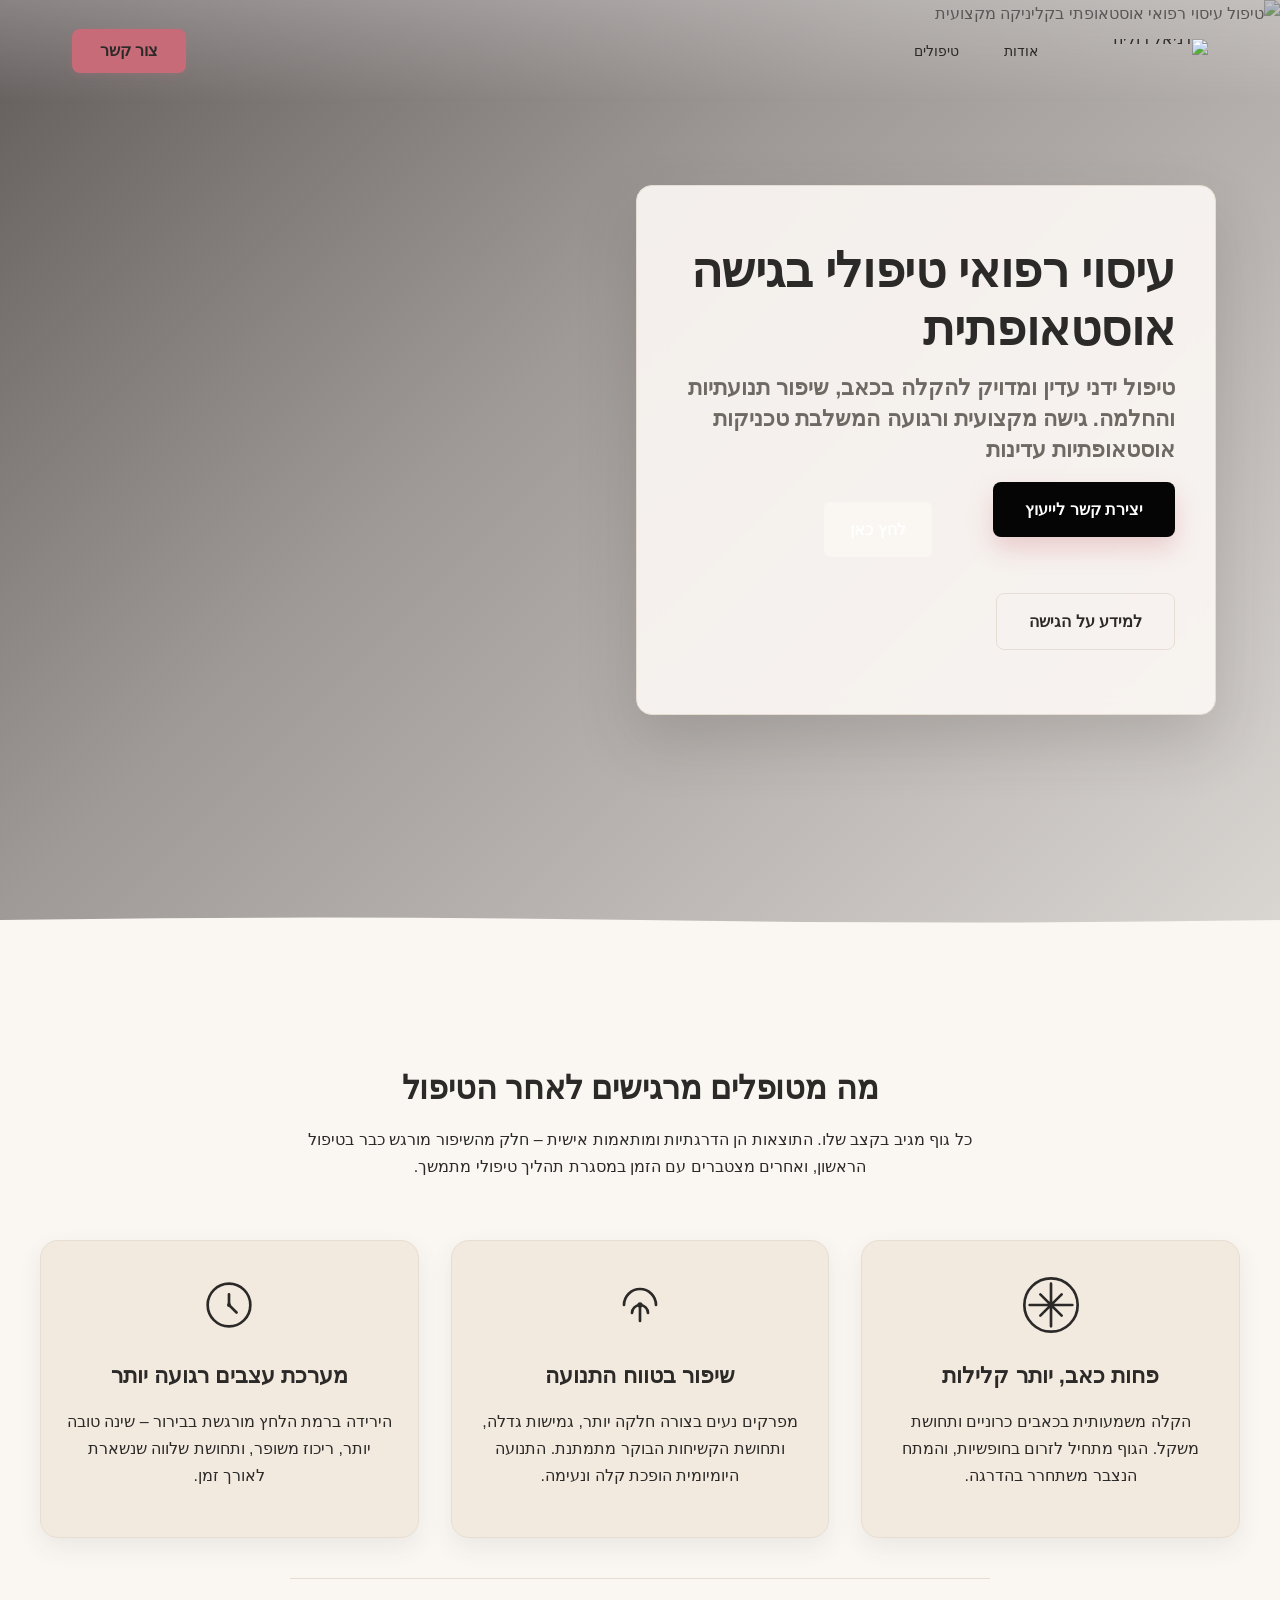
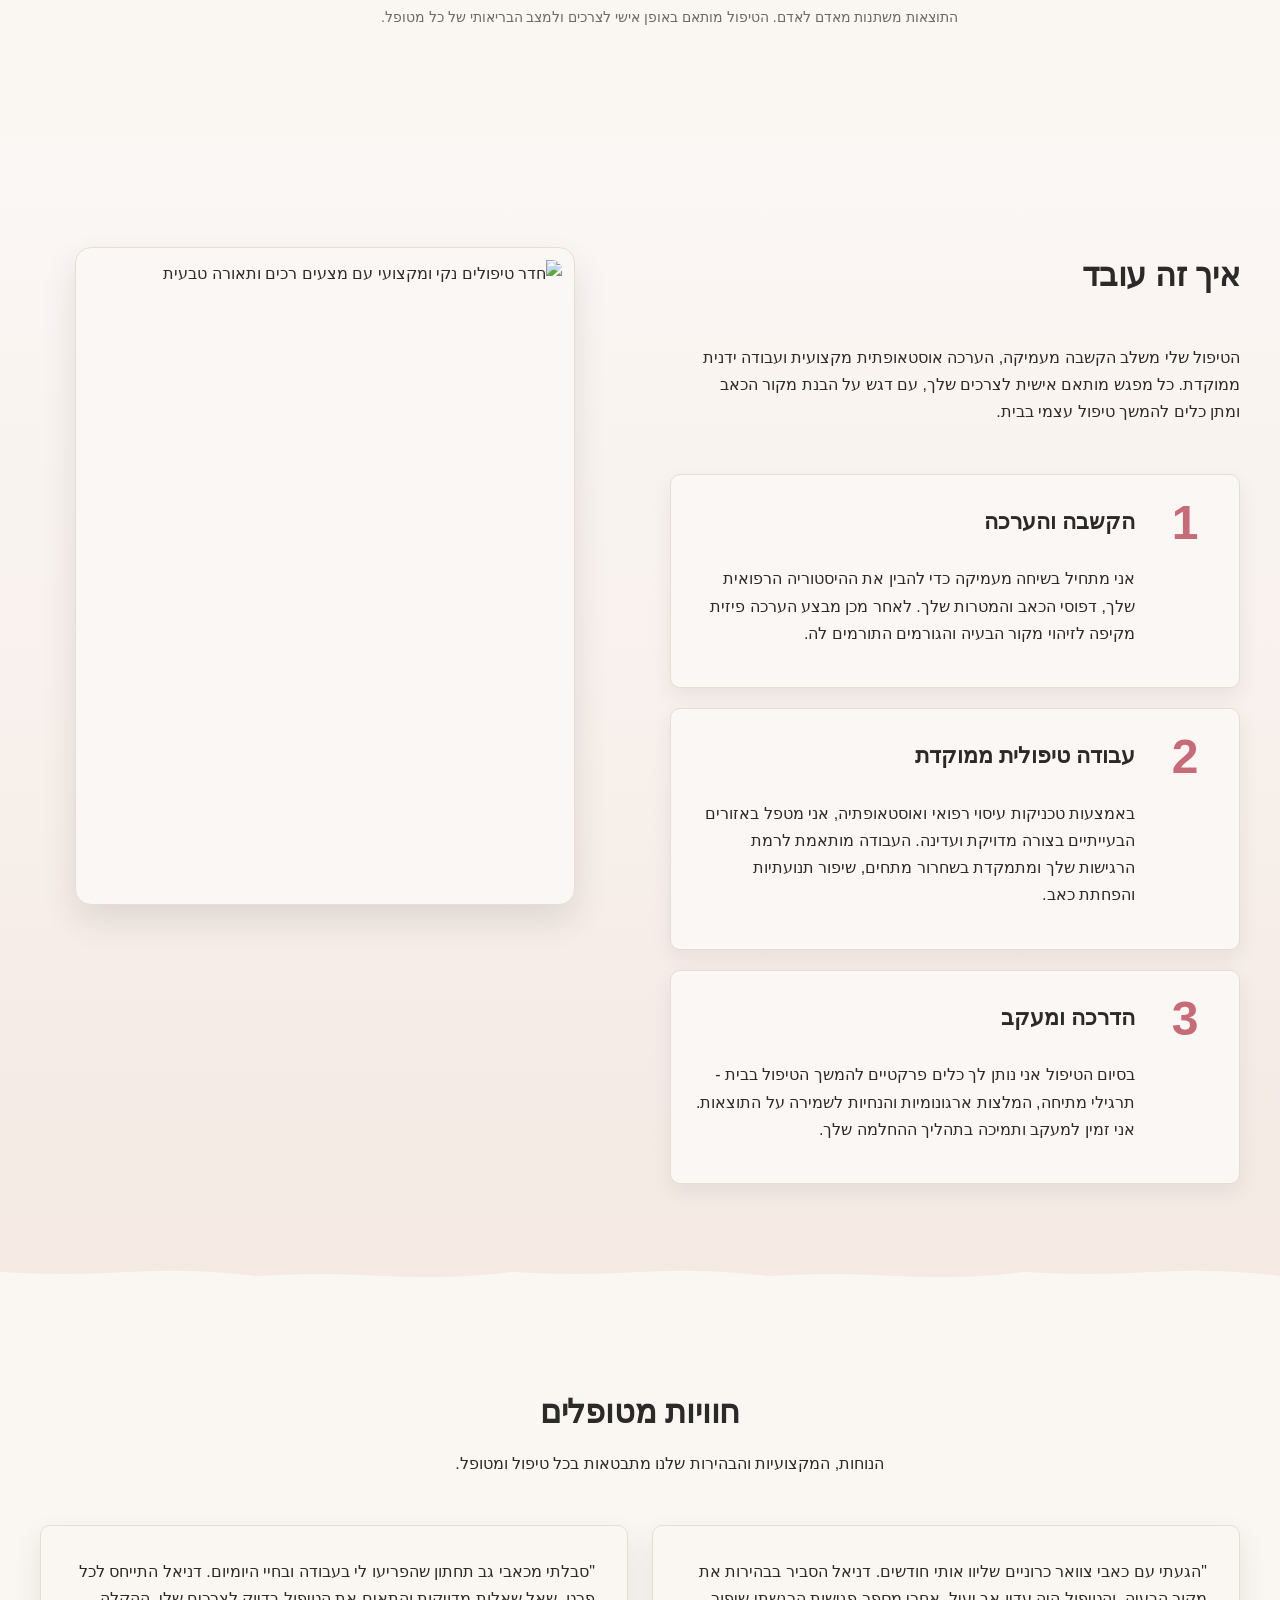
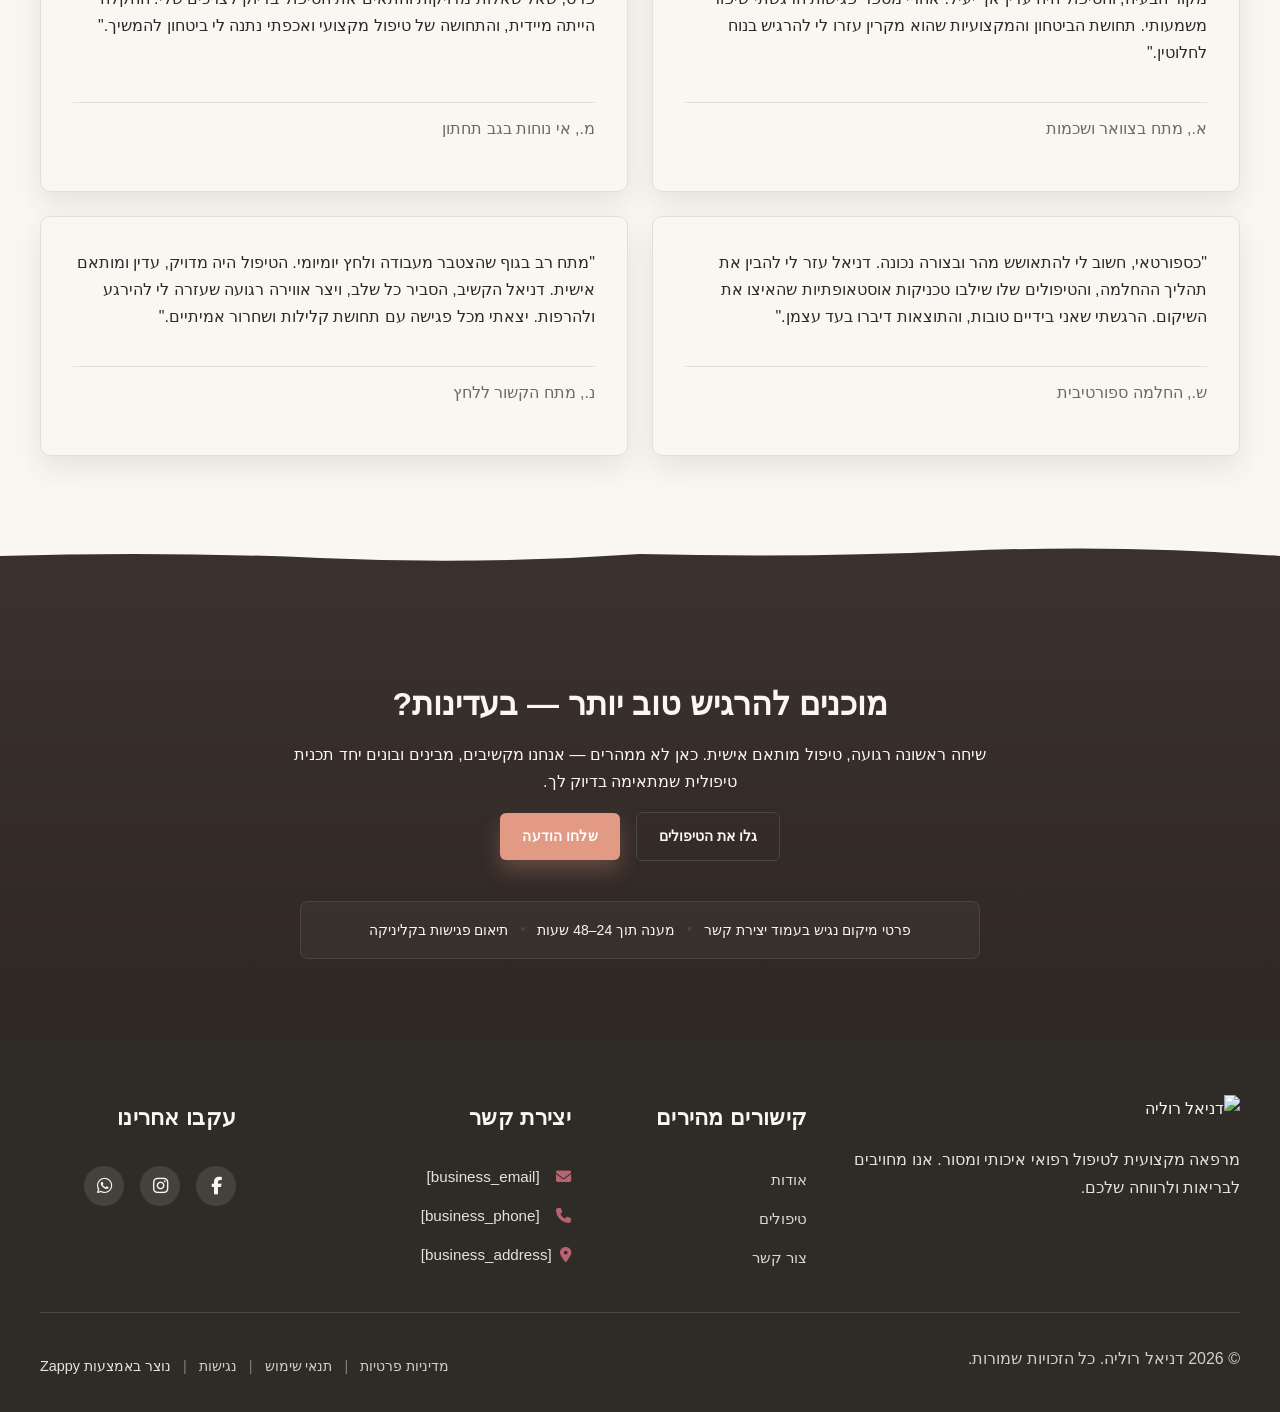
==== commit f2e4df73: "Background sync: Progressive GitHub Sync" ====
--- a/public/index.html
+++ b/public/index.html
@@ -1 +1 @@
-<!doctype html><html dir="rtl" lang="he"><head><meta charset="UTF-8"><meta content="width=device-width,initial-scale=1" name="viewport"><meta content="index, follow" name="robots"><title>עיסוי רפואי מקצועי לשחרור כאבים — דניאל רוליה</title><meta content="טיפול רפואי הוליסטי המשלב גישה אוסטאופתית לשחרור כאבים כרוניים. דניאל רוליה מציע עיסוי רפואי מקצועי עם מגע מרפא עדין ותוצאות מוכחות." name="description"><meta content="עיסוי רפואי, טיפול רפואי, עיסוי רפואי לכאבי גב כרוניים, גישה אוסטאופתית, דניאל רוליה" name="keywords"><link href="/assets/favicon.ico" rel="icon" type="image/x-icon"><link href="/assets/favicon-16x16.png" rel="icon" type="image/png" sizes="16x16"><link href="/assets/favicon-32x32.png" rel="icon" type="image/png" sizes="32x32"><link href="/assets/favicon-48x48.png" rel="icon" type="image/png" sizes="48x48"><link href="/assets/favicon-192x192.png" rel="icon" type="image/png" sizes="192x192"><link href="/assets/favicon-512x512.png" rel="icon" type="image/png" sizes="512x512"><link href="/assets/apple-touch-icon.png" rel="apple-touch-icon"><script>!function(){"use strict";var t="344cad9e-0083-41dc-92a2-0ba049e1d627",e="https://api.zappy5.com/api/analytics/track",a=18e5,n=2592e6,o=!0,i=!0,r=!0;var s=function(){var e="zappy_visitor_"+t,a=null;try{if(a=localStorage.getItem(e)){var o=JSON.parse(a),i=Date.now();if(i-o.created<n)return o.lastSeen=i,localStorage.setItem(e,JSON.stringify(o)),o.id}}catch(t){console.warn("Zappy Analytics: LocalStorage not available")}var r="zv_"+Date.now()+"_"+Math.random().toString(36).substr(2,9);try{localStorage.setItem(e,JSON.stringify({id:r,created:Date.now(),lastSeen:Date.now()}))}catch(t){}return r}(),c=function(){var e="zappy_session_"+t,n=null;try{if(n=sessionStorage.getItem(e)){var o=JSON.parse(n),i=Date.now();if(i-o.timestamp<a)return o.timestamp=i,sessionStorage.setItem(e,JSON.stringify(o)),o.id}}catch(t){console.warn("Zappy Analytics: SessionStorage not available")}var r="zs_"+Date.now()+"_"+Math.random().toString(36).substr(2,9);try{sessionStorage.setItem(e,JSON.stringify({id:r,timestamp:Date.now()}))}catch(t){}return r}();function l(a,n){n=n||{};var o={website_id:t,event_type:a,page_path:window.location.pathname,referrer:document.referrer||"direct",visitor_id:s,session_id:c,metadata:n};if(navigator.sendBeacon){var i=new Blob([JSON.stringify(o)],{type:"application/json"});navigator.sendBeacon(e,i)}else fetch(e,{method:"POST",headers:{"Content-Type":"application/json"},body:JSON.stringify(o),keepalive:!0}).catch(function(t){console.warn("Zappy Analytics: Failed to track event",t)})}o&&l("pageview",{title:document.title,url:window.location.href}),i&&document.addEventListener("click",function(t){var e=t.target;if("BUTTON"===e.tagName||e.closest("button")){var a="BUTTON"===e.tagName?e:e.closest("button");l("click",{element:"button",text:a.textContent.trim().substring(0,100),id:a.id||null,class:a.className||null})}else if("A"===e.tagName||e.closest("a")){var n="A"===e.tagName?e:e.closest("a");l("navigation",{element:"link",text:n.textContent.trim().substring(0,100),href:n.href,external:n.hostname!==window.location.hostname})}},!0),r&&document.addEventListener("submit",function(t){var e=t.target;l("form_submit",{form_id:e.id||null,form_name:e.name||null,form_action:e.action||null,form_method:e.method||"GET"})},!0);var d=Date.now();window.addEventListener("beforeunload",function(){l("page_unload",{time_on_page:Math.floor((Date.now()-d)/1e3),page_path:window.location.pathname})}),window.zappyAnalytics={track:l,getVisitorId:function(){return s},getSessionId:function(){return c}}}()</script><meta content="עיסוי רפואי מקצועי לשחרור כאבים — דניאל רוליה" property="og:title"><meta content="טיפול רפואי הוליסטי המשלב גישה אוסטאופתית לשחרור כאבים כרוניים. דניאל רוליה מציע עיסוי רפואי מקצועי עם מגע מרפא עדין ותוצאות מוכחות." property="og:description"><meta content="website" property="og:type"><meta content="he_IL" property="og:locale"><meta content="summary_large_image" name="twitter:card"><meta content="עיסוי רפואי מקצועי לשחרור כאבים — דניאל רוליה" name="twitter:title"><meta content="טיפול רפואי הוליסטי המשלב גישה אוסטאופתית לשחרור כאבים כרוניים. דניאל רוליה מציע עיסוי רפואי מקצועי עם מגע מרפא עדין ותוצאות מוכחות." name="twitter:description"><link href="https://cdnjs.cloudflare.com/ajax/libs/font-awesome/6.4.0/css/all.min.css" rel="stylesheet"><link href="/assets/favicon.ico" rel="icon" type="image/x-icon"><link href="/assets/favicon-16x16.png" rel="icon" type="image/png" sizes="16x16"><link href="/assets/favicon-32x32.png" rel="icon" type="image/png" sizes="32x32"><link href="/assets/favicon-48x48.png" rel="icon" type="image/png" sizes="48x48"><link href="/assets/favicon-192x192.png" rel="icon" type="image/png" sizes="192x192"><link href="/assets/favicon-512x512.png" rel="icon" type="image/png" sizes="512x512"><link href="/assets/apple-touch-icon.png" rel="apple-touch-icon"><link href="https://cdn.jsdelivr.net/npm/vanilla-cookieconsent@3/dist/cookieconsent.css" rel="stylesheet"><script src="https://cdn.jsdelivr.net/npm/vanilla-cookieconsent@3/dist/cookieconsent.umd.js"></script><script src="https://cdn.jsdelivr.net/gh/mickidum/acc_toolbar/acctoolbar/acctoolbar.min.js"></script><link href="/styles.css" rel="stylesheet"><style id="zappy-dropdown-submenu-styles">#navMenu li:has(.sub-menu),.nav-menu li:has(.sub-menu),.navbar li:has(.sub-menu),nav li:has(.sub-menu){position:relative}#navMenu .sub-menu,.nav-menu .sub-menu,.navbar .sub-menu,nav .sub-menu{display:block!important;position:absolute!important;top:100%;left:0;min-width:220px;background:#fff;border-radius:8px;box-shadow:0 8px 25px rgba(0,0,0,.15);padding:8px 0;opacity:0;visibility:hidden;transform:translateY(10px);transition:all .3s ease;z-index:1000;list-style:none;pointer-events:none}#navMenu li:hover>.sub-menu,.nav-menu li:hover>.sub-menu,.navbar li:hover>.sub-menu,nav li:hover>.sub-menu{opacity:1!important;visibility:visible!important;transform:translateY(0)!important;pointer-events:auto!important}.sub-menu li{list-style:none;margin:0;padding:0}.sub-menu a{display:block!important;padding:10px 16px!important;color:var(--text-dark,#333)!important;font-weight:500;text-decoration:none;white-space:nowrap;transition:background-color .2s}.sub-menu a:hover{background-color:#f5f5f5}[dir=rtl] .nav-menu .sub-menu,[dir=rtl] .navbar .sub-menu,[dir=rtl] nav .sub-menu,html[lang=ar] .nav-menu .sub-menu,html[lang=ar] .navbar .sub-menu,html[lang=ar] nav .sub-menu,html[lang=he] .nav-menu .sub-menu,html[lang=he] .navbar .sub-menu,html[lang=he] nav .sub-menu{left:auto!important;right:0!important}.sub-menu:empty,.sub-menu:not(:has(li)),.sub-menu:not(:has(li:not(.zappy-hidden-menu-item))){display:none!important;opacity:0!important;visibility:hidden!important;pointer-events:none!important}li:has(.menu-group-title):hover>.sub-menu{opacity:1!important;visibility:visible!important;transform:translateY(0)!important;pointer-events:auto!important}#navMenu>li>.menu-group-title,.nav-menu>li>.menu-group-title{display:inline-block;padding:.5rem 1rem;cursor:default;user-select:none}@media (max-width:768px){#navMenu .sub-menu,.nav-menu .sub-menu,.navbar .sub-menu,nav .sub-menu{position:static!important;transform:none!important;box-shadow:none!important;background:0 0!important;max-height:0;overflow:hidden;opacity:0;visibility:hidden;transition:max-height .3s ease,opacity .3s ease;padding:0!important;border-radius:0!important}.sub-menu.mobile-expanded{max-height:500px!important;opacity:1!important;visibility:visible!important;padding:8px 0 8px 16px!important}[dir=rtl] .sub-menu.mobile-expanded,html[lang=he] .sub-menu.mobile-expanded{padding:8px 16px 8px 0!important}#navMenu li:hover>.sub-menu,.nav-menu li:hover>.sub-menu,.navbar li:hover>.sub-menu,nav li:hover>.sub-menu{opacity:0;visibility:hidden;pointer-events:none}#navMenu li>.sub-menu.mobile-expanded,.nav-menu li>.sub-menu.mobile-expanded,.navbar li>.sub-menu.mobile-expanded,nav li>.sub-menu.mobile-expanded{opacity:1!important;visibility:visible!important;pointer-events:auto!important}#navMenu li:has(.sub-menu),.nav-menu li:has(.sub-menu),.navbar li:has(.sub-menu),nav li:has(.sub-menu){display:flex!important;flex-wrap:wrap!important;align-items:center!important;position:relative!important;min-height:44px!important}#navMenu li:has(.sub-menu)>a,.nav-menu li:has(.sub-menu)>a,.navbar li:has(.sub-menu)>a,nav li:has(.sub-menu)>a{flex:1!important;min-width:0!important}#navMenu li:has(.sub-menu)>.menu-group-title,.nav-menu li:has(.sub-menu)>.menu-group-title,.navbar li:has(.sub-menu)>.menu-group-title,nav li:has(.sub-menu)>.menu-group-title{flex:1!important;min-width:0!important;padding:0!important;line-height:inherit!important}#navMenu li:has(.sub-menu)>.sub-menu,.nav-menu li:has(.sub-menu)>.sub-menu,.navbar li:has(.sub-menu)>.sub-menu,nav li:has(.sub-menu)>.sub-menu{flex-basis:100%!important;width:100%!important}#navMenu li:has(.sub-menu)>a [class*=arrow],#navMenu li:has(.sub-menu)>a [class*=chevron],.nav-menu li:has(.sub-menu)>a .fa-angle-down,.nav-menu li:has(.sub-menu)>a .fa-chevron-down,.nav-menu li:has(.sub-menu)>a [class*=arrow],.nav-menu li:has(.sub-menu)>a [class*=chevron],nav li:has(.sub-menu)>a [class*=arrow],nav li:has(.sub-menu)>a [class*=chevron]{display:none!important;visibility:hidden!important}.mobile-submenu-toggle{display:flex!important;align-items:center!important;justify-content:center!important;width:44px!important;height:auto!important;background:0 0!important;border:none!important;cursor:pointer!important;color:var(--text-dark)!important;position:static!important;flex-shrink:0!important;align-self:stretch!important;z-index:2!important;padding:0!important;margin:0!important}.mobile-submenu-toggle::after{content:''!important;width:0!important;height:0!important;border-left:6px solid transparent!important;border-right:6px solid transparent!important;border-top:7px solid currentColor!important;transition:transform .3s ease!important}.mobile-submenu-toggle.expanded::after{transform:rotate(180deg)!important}.sub-menu a{padding:10px 0!important;display:block!important;color:var(--text-dark)!important}.navbar .sub-menu li a,.zappy-products-dropdown .sub-menu a,nav.navbar .sub-menu li a{color:var(--text-dark)!important}}@media (min-width:769px){.mobile-submenu-toggle{display:none!important}}</style><style id="mobile-lang-menu-deployed-css">@media (max-width:768px){.lang-switcher,.nav-container .lang-switcher,.nav-cta-container .lang-switcher,.nav-ecommerce-icons .lang-switcher,.nav-icons-left .lang-switcher,.navbar .lang-switcher,.navbar .nav-cta-container .lang-switcher{display:none!important}.mobile-lang-menu{width:100%;border-top:1px solid rgba(128,128,128,.2);padding:8px 0 0 0;margin-top:8px}.mobile-lang-toggle{display:flex!important;align-items:center;justify-content:space-between;width:100%;padding:12px 16px;background:0 0;border:none;cursor:pointer;font-size:15px;color:inherit;font-family:inherit}.mobile-lang-toggle::after{content:'';display:inline-block;width:8px;height:8px;border-right:2px solid currentColor;border-bottom:2px solid currentColor;transform:rotate(45deg);transition:transform .3s ease;margin-left:8px}.mobile-lang-toggle.expanded::after{transform:rotate(-135deg)}.mobile-lang-options{max-height:0;overflow:hidden;transition:max-height .3s ease}.mobile-lang-options.expanded{max-height:300px}.mobile-lang-option{display:flex!important;align-items:center;gap:10px;padding:10px 24px;text-decoration:none;color:inherit;font-size:14px;font-family:inherit}.mobile-lang-option:hover{background:rgba(128,128,128,.1)}.mobile-lang-option.active{font-weight:600;opacity:.7;pointer-events:none}.mobile-lang-option img{width:20px;height:20px;border-radius:50%}}@media (min-width:769px){.mobile-lang-menu{display:none!important}}</style><style id="zappy-widget-visibility">#mic-access-tool-box,#mic-access-tool-general-button,#mic-init-access-tool #mic-access-tool-box,#mic-init-access-tool #mic-access-tool-general-button,#mic-init-access-tool .mic-access-tool-general-button,._access-icon,._access-menu,.mic-access-tool-box,.mic-access-tool-general-button,div[id*=mic-access-tool-box]{display:none!important;visibility:hidden!important;opacity:0!important;pointer-events:none!important}</style></head><body><nav class="navbar" dir="rtl"><button aria-label="Menu" class="mobile-toggle" id="mobileToggle"><svg viewBox="0 0 24 24" fill="none" height="24" width="24" class="hamburger-icon"><path d="M3 12h18M3 6h18M3 18h18" stroke="currentColor" stroke-width="2" stroke-linecap="round"></path></svg><svg viewBox="0 0 24 24" fill="none" height="24" width="24" class="close-icon" style="display:none"><path d="M18 6L6 18M6 6l12 12" stroke="currentColor" stroke-width="2" stroke-linecap="round"></path></svg></button><button aria-label="Call" class="phone-header-btn"><svg viewBox="0 0 24 24" fill="currentColor" height="20" width="20"><path d="M22 16.92v3a2 2 0 0 1-2.18 2 19.79 19.79 0 0 1-8.63-3.07 19.5 19.5 0 0 1-6-6 19.79 19.79 0 0 1-3.07-8.67A2 2 0 0 1 4.11 2h3a2 2 0 0 1 2 1.72 12.84 12.84 0 0 0 .7 2.81 2 2 0 0 1-.45 2.11L8.09 9.91a16 16 0 0 0 6 6l1.27-1.27a2 2 0 0 1 2.11-.45 12.84 12.84 0 0 0 2.81.7A2 2 0 0 1 22 16.92z"></path></svg></button><div class="nav-container"><div class="nav-right-group"><div class="nav-brand"><a href="/" class="logo-link"><img alt="דניאל רוליה" src="/assets/business-logo.webp" class="logo"></a></div><ul class="nav-menu" id="navMenu"><li><a href="/about">אודות</a></li><li><a href="/treatments">טיפולים</a></li></ul></div><div class="nav-cta-container"><a href="/contact" class="nav-cta-btn">צור קשר</a></div></div></nav><script>window.addEventListener("load",function(){const e=document.querySelector(".navbar, nav, header");if(!e)return void console.log("[Navbar] Navbar element not found");let t=document.getElementById("mobileToggle")||document.querySelector(".mobile-toggle")||document.querySelector(".hamburger")||document.querySelector(".hamburger-menu")||document.querySelector(".menu-toggle")||document.querySelector(".burger-menu")||document.querySelector('[aria-label="Menu"]')||document.querySelector('[aria-label="תפריט"]');const o=document.querySelector(".phone-header-btn"),n=window.getComputedStyle(e);let r=n.backgroundColor;if(console.log("[Navbar] Initial navbar background:",r),"transparent"===r||"rgba(0, 0, 0, 0)"===r||r.startsWith("rgba")&&r.includes(", 0)")){const e=n.backgroundImage;if(e&&"none"!==e)console.log("[Navbar] Navbar has background image/gradient, using dark text"),r="rgb(240, 240, 240)";else{const e=window.getComputedStyle(document.body).backgroundColor;console.log("[Navbar] Navbar transparent, using body background:",e),r=e}}const i=r.match(/\d+/g);if(i&&i.length>=3){const e=(.299*parseInt(i[0])+.587*parseInt(i[1])+.114*parseInt(i[2]))/255;console.log("[Navbar] Mobile button colors preserved from Claude CSS (luminance:",e.toFixed(2)+")");const n=document.createElement("style");n.id="zappy-mobile-nav-fix";document.documentElement.lang;document.documentElement.dir,n.textContent='\n        /* Hide mobile buttons on desktop, show only on mobile */\n        @media (min-width: 769px) {\n          .mobile-toggle,\n          .phone-header-btn {\n            display: none !important;\n          }\n        }\n        \n        /* Show and position mobile buttons correctly on mobile */\n        @media (max-width: 768px) {\n          .mobile-toggle,\n          .phone-header-btn {\n            position: absolute !important;\n            top: 50% !important;\n            transform: translateY(-50%) !important;\n            z-index: 1001 !important;\n            display: flex !important;\n            align-items: center !important;\n            justify-content: center !important;\n            width: 36px !important;\n            height: 36px !important;\n            border-radius: 50% !important;\n            border: none !important;\n            cursor: pointer !important;\n            padding: 6px !important;\n            background: none !important;\n            color: var(--nav-text, var(--text-dark)) !important;\n          }\n          \n          /* LTR positioning (default): hamburger LEFT, phone RIGHT */\n          html:not([dir="rtl"]):not([lang="he"]):not([lang="ar"]) .mobile-toggle,\n          html[dir="ltr"] .mobile-toggle {\n            left: 12px !important;\n            right: auto !important;\n          }\n          html:not([dir="rtl"]):not([lang="he"]):not([lang="ar"]) .phone-header-btn,\n          html[dir="ltr"] .phone-header-btn {\n            right: 12px !important;\n            left: auto !important;\n          }\n          \n          /* RTL positioning: hamburger RIGHT, phone LEFT */\n          html[dir="rtl"] .mobile-toggle,\n          html[lang="he"] .mobile-toggle,\n          html[lang="ar"] .mobile-toggle {\n            right: 12px !important;\n            left: auto !important;\n          }\n          html[dir="rtl"] .phone-header-btn,\n          html[lang="he"] .phone-header-btn,\n          html[lang="ar"] .phone-header-btn {\n            left: 12px !important;\n            right: auto !important;\n          }\n          \n          /* CRITICAL: Ensure nav-container has min-height on mobile */\n          /* All children are positioned absolutely/fixed on mobile, so height:auto collapses to 0 */\n          .nav-container {\n            min-height: 70px !important;\n            position: relative !important;\n          }\n          \n          /* Ensure SVG icons are properly sized and inherit color */\n          .mobile-toggle svg,\n          .phone-header-btn svg {\n            width: 24px !important;\n            height: 24px !important;\n            /* Don\'t force display - let JavaScript control hamburger/close toggle */\n          }\n          \n          /* Reset nav-cta-container on mobile - remove desktop box-shadow/padding */\n          /* that creates a visible ghost box when CTA button is hidden */\n          .nav-cta-container {\n            box-shadow: none !important;\n            padding: 0 !important;\n          }\n          \n          /* Hide nav-cta-container entirely on mobile when there\'s no lang-switcher */\n          /* (only the CTA button is inside, and it\'s hidden on mobile) */\n          .nav-cta-container:not(:has(.lang-switcher)) {\n            display: none !important;\n          }\n          \n          /* CRITICAL: Prevent hero image fade gradient from bleeding over headline text */\n          /* The .image-fade-gradient has bottom: -30px (extends below parent) */\n          /* On mobile stacked layout, this overlaps the h1 text below the image */\n          .hero-image-column {\n            overflow: hidden !important;\n          }\n          .image-fade-gradient {\n            bottom: 0 !important;\n          }\n          \n          /* Hide desktop language switcher on mobile - hamburger menu handles it */\n          /* High specificity to override stored CSS */\n          .lang-switcher,\n          .nav-cta-container .lang-switcher,\n          .nav-container .lang-switcher,\n          .navbar .lang-switcher,\n          .navbar .nav-cta-container .lang-switcher {\n            display: none !important;\n          }\n        }\n      ';const r=document.getElementById("zappy-mobile-nav-fix");r&&r.remove(),document.head.appendChild(n),console.log("[Navbar] Critical CSS injected for mobile nav positioning");const l=window.innerWidth<=768;if(t){const e=t.querySelector(".hamburger-icon"),o=t.querySelector(".close-icon");e&&(e.style.setProperty("width","24px","important"),e.style.setProperty("height","24px","important"),e.style.setProperty("display","block","important")),o&&(o.style.setProperty("width","24px","important"),o.style.setProperty("height","24px","important"),o.style.setProperty("display","none","important")),l?(t.style.setProperty("position","absolute","important"),t.style.setProperty("top","50%","important"),t.style.setProperty("transform","translateY(-50%)","important"),t.style.setProperty("z-index","1001","important"),t.style.removeProperty("left"),t.style.removeProperty("right"),console.log("[Navbar] Mobile toggle positioning applied (mobile viewport)")):(t.style.removeProperty("position"),t.style.removeProperty("top"),t.style.removeProperty("transform"),t.style.removeProperty("z-index"),t.style.removeProperty("left"),t.style.removeProperty("right"),console.log("[Navbar] Desktop viewport - cleared mobile toggle inline positioning"))}if(o){const e=o.querySelector("svg");e&&(e.style.width="24px",e.style.height="24px",e.setAttribute("width","24"),e.setAttribute("height","24")),l?(o.style.setProperty("position","absolute","important"),o.style.setProperty("top","50%","important"),o.style.setProperty("transform","translateY(-50%)","important"),o.style.setProperty("z-index","1001","important"),o.style.removeProperty("left"),o.style.removeProperty("right"),console.log("[Navbar] Phone button positioning applied (mobile viewport)")):(o.style.removeProperty("position"),o.style.removeProperty("top"),o.style.removeProperty("transform"),o.style.removeProperty("z-index"),o.style.removeProperty("left"),o.style.removeProperty("right"),console.log("[Navbar] Desktop viewport - cleared phone button inline positioning"))}}else console.log("[Navbar] Could not parse background color:",r);t=document.getElementById("mobileToggle")||document.querySelector(".mobile-toggle")||document.querySelector(".hamburger")||document.querySelector(".hamburger-menu")||document.querySelector(".menu-toggle")||document.querySelector(".burger-menu")||document.querySelector('[aria-label="Menu"]')||document.querySelector('[aria-label="תפריט"]');const l=document.getElementById("navMenu")||document.querySelector(".nav-menu")||document.querySelector(".nav-links")||document.querySelector("nav ul:not(.submenu)");if(!t||!l)return void console.log("[Navbar] Mobile toggle or menu not found:",{toggle:!!t,menu:!!l});l.id||(l.id="navMenu"),console.log("[Navbar] Initializing mobile menu...");const a=t.cloneNode(!0);t.parentNode.replaceChild(a,t),a.addEventListener("click",function(e){e.preventDefault(),e.stopPropagation();const t=this.querySelector(".hamburger-icon"),o=this.querySelector(".close-icon");l.classList.contains("active")?(l.classList.remove("active"),t&&t.style.setProperty("display","block","important"),o&&o.style.setProperty("display","none","important"),document.body.style.overflow="",console.log("[Navbar] Menu closed")):(l.classList.add("active"),t&&t.style.setProperty("display","none","important"),o&&o.style.setProperty("display","block","important"),document.body.style.overflow="hidden",console.log("[Navbar] Menu opened"))}),l.querySelectorAll("a").forEach(function(e){e.addEventListener("click",function(){if("#"===this.getAttribute("href"))return;const e=a.querySelector(".hamburger-icon"),t=a.querySelector(".close-icon");l.classList.remove("active"),e&&e.style.setProperty("display","block","important"),t&&t.style.setProperty("display","none","important"),document.body.style.overflow="",console.log("[Navbar] Menu closed (link clicked)")})});var s=l.querySelectorAll(".dropdown-toggle");s.forEach(function(e){e.addEventListener("click",function(e){e.preventDefault(),e.stopPropagation();var t=this.closest(".nav-dropdown");t&&(t.parentNode.querySelectorAll(".nav-dropdown.open").forEach(function(e){e!==t&&e.classList.remove("open")}),t.classList.toggle("open"),console.log("[Navbar] Dropdown toggled:",t.classList.contains("open")?"open":"closed"))})}),document.addEventListener("click",function(e){e.target.closest(".nav-dropdown")||document.querySelectorAll(".nav-dropdown.open").forEach(function(e){e.classList.remove("open")})}),console.log("[Navbar] Dropdown handlers initialized for "+s.length+" dropdowns"),o&&o.addEventListener("click",function(){const e=document.querySelectorAll('a[href^="tel:"]'),t=e.length>0?e[0].getAttribute("href").replace("tel:",""):"[business_phone]";window.location.href="tel:"+t,console.log("[Navbar] Phone button clicked")}),console.log("[Navbar] Mobile menu initialized successfully");const p=function(){const e=document.querySelector(".whatsapp-float");e&&(window.innerWidth>=769?(e.style.setProperty("display","none","important"),e.style.setProperty("visibility","hidden","important"),e.style.setProperty("opacity","0","important"),e.style.setProperty("pointer-events","none","important"),console.log("[WhatsApp] Button hidden on desktop")):(e.style.removeProperty("display"),e.style.removeProperty("visibility"),e.style.removeProperty("opacity"),e.style.removeProperty("pointer-events"),console.log("[WhatsApp] Button visible on mobile")))};let c;p(),window.addEventListener("resize",function(){clearTimeout(c),c=setTimeout(p,100)})})</script><main><section class="index-hero-section" data-layout-spec="בית-hero" data-hero-type="fullscreen-scrim"><div class="index-hero-section__bg-wrapper"><img alt="טיפול עיסוי רפואי אוסטאופתי בקליניקה מקצועית" src="/assets/site-index-hero-bg.webp" class="index-hero-section__bg-image" data-context="Bright, high-key therapeutic massage clinic scene showing professional hands applying gentle osteopathic technique on a patient covered with clean white towel and linen. Warm natural lighting from window, minimal modern clinic interior with cream walls, peaceful atmosphere. Focus on the careful hand placement demonstrating medical precision and gentle care. High-key photography with soft shadows, professional medical setting with warm white balance. Shot from side angle showing both practitioner hands and treatment area." data-hero-bg="true" data-placeholder="index-hero-bg" height="1080" width="1920"><div class="index-hero-section__scrim" aria-hidden="true"></div></div><div class="index-hero-section__content-wrapper"><div class="index-hero-section__overlay-card"><h1 class="index-hero-section__headline">עיסוי רפואי טיפולי בגישה אוסטאופתית</h1><h3 class="index-hero-section__subtitle">טיפול ידני עדין ומדויק להקלה בכאב, שיפור תנועתיות והחלמה. גישה מקצועית ורגועה המשלבת טכניקות אוסטאופתיות עדינות</h3><div class="index-hero-section__cta-group"><a href="/contact" class="index-hero-section__btn-primary">יצירת קשר לייעוץ</a><a href="/about" class="index-hero-section__btn-secondary">למידע על הגישה</a></div></div></div><div class="index-hero-section__divider-wrapper"><svg viewBox="0 0 1200 80" xmlns="http://www.w3.org/2000/svg" aria-hidden="true" preserveAspectRatio="none"><defs><linearGradient id="index-hero-divider-gradient" x1="0%" x2="0%" y1="0%" y2="100%"><stop offset="0%" style="stop-color:#FAF7F2"></stop><stop offset="100%" style="stop-color:#FAF7F2;stop-opacity:1"></stop></linearGradient></defs><path d="M0,80 L0,20 Q300,15 600,20 T1200,20 L1200,80 Z" fill="var(--bg-light)"></path></svg></div></section><section class="index-benefits-section" data-layout-spec="בית-benefits"><div class="index-benefits-container"><div class="index-benefits-header"><h2>מה מטופלים מרגישים לאחר הטיפול</h2><p>כל גוף מגיב בקצב שלו. התוצאות הן הדרגתיות ומותאמות אישית – חלק מהשיפור מורגש כבר בטיפול הראשון, ואחרים מצטברים עם הזמן במסגרת תהליך טיפולי מתמשך.</p></div><div class="index-benefits-grid"><div class="index-benefits-card"><div class="index-benefits-icon" data-element-type="icon" data-icon-type="svg"><svg viewBox="0 0 48 48" xmlns="http://www.w3.org/2000/svg" fill="none"><path d="M24 8v32M8 24h32M16 16l16 16M32 16L16 32" stroke="currentColor" stroke-width="2" stroke-linecap="round"></path><circle cx="24" cy="24" fill="none" r="20" stroke="currentColor" stroke-width="2"></circle></svg></div><h3>פחות כאב, יותר קלילות</h3><p>הקלה משמעותית בכאבים כרוניים ותחושת משקל. הגוף מתחיל לזרום בחופשיות, והמתח הנצבר משתחרר בהדרגה.</p></div><div class="index-benefits-card"><div class="index-benefits-icon" data-element-type="icon" data-icon-type="svg"><svg viewBox="0 0 48 48" xmlns="http://www.w3.org/2000/svg" fill="none"><path d="M12 24c0-6.627 5.373-12 12-12s12 5.373 12 12" stroke="currentColor" stroke-width="2" stroke-linecap="round"></path><path d="M18 30c0-3.314 2.686-6 6-6s6 2.686 6 6" stroke="currentColor" stroke-width="2" stroke-linecap="round"></path><circle cx="24" cy="24" fill="currentColor" r="2"></circle><path d="M24 24v12" stroke="currentColor" stroke-width="2" stroke-linecap="round"></path></svg></div><h3>שיפור בטווח התנועה</h3><p>מפרקים נעים בצורה חלקה יותר, גמישות גדלה, ותחושת הקשיחות הבוקר מתמתנת. התנועה היומיומית הופכת קלה ונעימה.</p></div><div class="index-benefits-card"><div class="index-benefits-icon" data-element-type="icon" data-icon-type="svg"><svg viewBox="0 0 48 48" xmlns="http://www.w3.org/2000/svg" fill="none"><path d="M24 8c-8.837 0-16 7.163-16 16s7.163 16 16 16 16-7.163 16-16S32.837 8 24 8z" stroke="currentColor" stroke-width="2"></path><path d="M24 16v8l5.657 5.657" stroke="currentColor" stroke-width="2" stroke-linecap="round" stroke-linejoin="round"></path><circle cx="24" cy="24" fill="currentColor" r="1.5"></circle></svg></div><h3>מערכת עצבים רגועה יותר</h3><p>הירידה ברמת הלחץ מורגשת בבירור – שינה טובה יותר, ריכוז משופר, ותחושת שלווה שנשארת לאורך זמן.</p></div></div><div class="index-benefits-disclaimer"><p><small>התוצאות משתנות מאדם לאדם. הטיפול מותאם באופן אישי לצרכים ולמצב הבריאותי של כל מטופל.</small></p></div></div><div class="index-benefits-divider-wrapper"><svg viewBox="0 0 1200 60" xmlns="http://www.w3.org/2000/svg" aria-hidden="true" preserveAspectRatio="none"><path d="M0,60 L0,30 Q60,28 120,30 T240,28 Q300,30 360,28 T480,30 Q540,28 600,30 T720,28 Q780,30 840,28 T960,30 Q1020,28 1080,30 T1200,28 L1200,60 Z" fill="#FBF7F4"></path></svg></div></section><section class="index-process-section" data-layout-spec="בית-process"><div class="index-process-container"><div class="index-process-content"><h2>איך זה עובד</h2><p class="index-process-intro">הטיפול שלי משלב הקשבה מעמיקה, הערכה אוסטאופתית מקצועית ועבודה ידנית ממוקדת. כל מפגש מותאם אישית לצרכים שלך, עם דגש על הבנת מקור הכאב ומתן כלים להמשך טיפול עצמי בבית.</p><div class="index-process-steps"><article class="index-process-step-card"><div class="index-process-step-number">1</div><div class="index-process-step-content"><h3>הקשבה והערכה</h3><p>אני מתחיל בשיחה מעמיקה כדי להבין את ההיסטוריה הרפואית שלך, דפוסי הכאב והמטרות שלך. לאחר מכן מבצע הערכה פיזית מקיפה לזיהוי מקור הבעיה והגורמים התורמים לה.</p></div></article><article class="index-process-step-card"><div class="index-process-step-number">2</div><div class="index-process-step-content"><h3>עבודה טיפולית ממוקדת</h3><p>באמצעות טכניקות עיסוי רפואי ואוסטאופתיה, אני מטפל באזורים הבעייתיים בצורה מדויקת ועדינה. העבודה מותאמת לרמת הרגישות שלך ומתמקדת בשחרור מתחים, שיפור תנועתיות והפחתת כאב.</p></div></article><article class="index-process-step-card"><div class="index-process-step-number">3</div><div class="index-process-step-content"><h3>הדרכה ומעקב</h3><p>בסיום הטיפול אני נותן לך כלים פרקטיים להמשך הטיפול בבית - תרגילי מתיחה, המלצות ארגונומיות והנחיות לשמירה על התוצאות. אני זמין למעקב ותמיכה בתהליך ההחלמה שלך.</p></div></article></div></div><div class="index-process-image-column"><div class="index-process-image-card"><img alt="חדר טיפולים נקי ומקצועי עם מצעים רכים ותאורה טבעית" src="/assets/site-index-process-image-1.webp" data-context="Clean, minimalist therapeutic massage treatment room detail showing soft cream-colored linens on a massage table, gentle natural lighting from a window, warm beige walls, professional hands arranging fresh towels or preparing for treatment, calm and sterile medical aesthetic with warm pastel tones, shallow depth of field, peaceful and professional atmosphere" data-placeholder="index-process-image-1" height="800" width="600"></div></div></div><div class="index-process-divider-wrapper"><svg viewBox="0 0 1200 60" xmlns="http://www.w3.org/2000/svg" aria-hidden="true" preserveAspectRatio="none"><path d="M0,60 L0,28 Q60,32 120,28 T240,32 Q300,28 360,32 T480,28 Q540,32 600,28 T720,32 Q780,28 840,32 T960,28 Q1020,32 1080,28 T1200,32 L1200,60 Z" fill="var(--bg-light)"></path></svg></div></section><section class="index-testimonials-section" data-layout-spec="בית-testimonials"><div class="index-testimonials-container"><div class="index-testimonials-header"><h2>חוויות מטופלים</h2><p>הנוחות, המקצועיות והבהירות שלנו מתבטאות בכל טיפול ומטופל.</p></div><div class="index-testimonials-grid"><div class="index-testimonial-card"><p class="index-testimonial-quote">"הגעתי עם כאבי צוואר כרוניים שליוו אותי חודשים. דניאל הסביר בבהירות את מקור הבעיה, והטיפול היה עדין אך יעיל. אחרי מספר פגישות הרגשתי שיפור משמעותי. תחושת הביטחון והמקצועיות שהוא מקרין עזרו לי להרגיש בנוח לחלוטין."</p><p class="index-testimonial-attribution">א., מתח בצוואר ושכמות</p></div><div class="index-testimonial-card"><p class="index-testimonial-quote">"סבלתי מכאבי גב תחתון שהפריעו לי בעבודה ובחיי היומיום. דניאל התייחס לכל פרט, שאל שאלות מדויקות והתאים את הטיפול בדיוק לצרכים שלי. ההקלה הייתה מיידית, והתחושה של טיפול מקצועי ואכפתי נתנה לי ביטחון להמשיך."</p><p class="index-testimonial-attribution">מ., אי נוחות בגב תחתון</p></div><div class="index-testimonial-card"><p class="index-testimonial-quote">"כספורטאי, חשוב לי להתאושש מהר ובצורה נכונה. דניאל עזר לי להבין את תהליך ההחלמה, והטיפולים שלו שילבו טכניקות אוסטאופתיות שהאיצו את השיקום. הרגשתי שאני בידיים טובות, והתוצאות דיברו בעד עצמן."</p><p class="index-testimonial-attribution">ש., החלמה ספורטיבית</p></div><div class="index-testimonial-card"><p class="index-testimonial-quote">"מתח רב בגוף שהצטבר מעבודה ולחץ יומיומי. הטיפול היה מדויק, עדין ומותאם אישית. דניאל הקשיב, הסביר כל שלב, ויצר אווירה רגועה שעזרה לי להירגע ולהרפות. יצאתי מכל פגישה עם תחושת קלילות ושחרור אמיתיים."</p><p class="index-testimonial-attribution">נ., מתח הקשור ללחץ</p></div></div></div><div class="index-testimonials-divider-wrapper"><svg viewBox="0 0 1200 80" xmlns="http://www.w3.org/2000/svg" aria-hidden="true" preserveAspectRatio="none"><defs><linearGradient id="testimonials-gradient" x1="0%" x2="0%" y1="0%" y2="100%"><stop offset="0%" style="stop-color:#F4E9E3;stop-opacity:1"></stop><stop offset="100%" style="stop-color:#E9C9BE;stop-opacity:1"></stop></linearGradient></defs><path d="M0,80 L0,40 Q150,35 300,42 T600,38 Q750,42 900,35 T1200,40 L1200,80 Z" fill="#3A312E"></path></svg></div></section><section class="index-cta-section" data-layout-spec="בית-cta"><div class="index-cta-container"><h2 class="index-cta-heading">מוכנים להרגיש טוב יותר — בעדינות?</h2><p class="index-cta-text">שיחה ראשונה רגועה, טיפול מותאם אישית. כאן לא ממהרים — אנחנו מקשיבים, מבינים ובונים יחד תכנית טיפולית שמתאימה בדיוק לך.</p><div class="index-cta-buttons"><a href="/contact" class="btn-primary index-cta-btn-primary">שלחו הודעה</a><a href="/treatments" class="btn-secondary index-cta-btn-secondary">גלו את הטיפולים</a></div><div class="index-cta-info-strip"><span class="index-cta-info-item">תיאום פגישות בקליניקה</span><span class="index-cta-info-divider">•</span><span class="index-cta-info-item">מענה תוך 24–48 שעות</span><span class="index-cta-info-divider">•</span><span class="index-cta-info-item">פרטי מיקום נגיש בעמוד יצירת קשר</span></div></div></section></main><footer class="site-footer"><div class="footer-container"><div class="footer-top"><div class="footer-column footer-about"><img alt="דניאל רוליה" src="/assets/business-logo.webp" class="logo"><p class="footer-description">מרפאה מקצועית לטיפול רפואי איכותי ומסור. אנו מחויבים לבריאות ולרווחה שלכם.</p></div><div class="footer-column footer-links"><h3 class="footer-heading">קישורים מהירים</h3><ul class="footer-nav"><li><a href="/about">אודות</a></li><li><a href="/treatments">טיפולים</a></li><li><a href="/contact">צור קשר</a></li></ul></div><div class="footer-column footer-contact"><h3 class="footer-heading">יצירת קשר</h3><ul class="contact-list"><li><i class="fas fa-envelope"></i><a href="mailto:[business_email]">[business_email]</a></li><li><i class="fas fa-phone"></i><a href="tel:[business_phone]">[business_phone]</a></li><li><a href="/"><i class="fas fa-map-marker-alt"></i><span>[business_address]</span></a></li></ul></div><div class="footer-column footer-social"><h3 class="footer-heading">עקבו אחרינו</h3><div class="social-links"><a href="[facebook_handle]" aria-label="Facebook"><i class="fab fa-facebook-f"></i></a><a href="[instagram_handle]" aria-label="Instagram"><i class="fab fa-instagram"></i></a><a href="[whatsapp_handle]" aria-label="WhatsApp"><i class="fab fa-whatsapp"></i></a></div></div></div><div class="footer-bottom"><div class="footer-bottom-content"><div class="copyright"><p>© 2026 דניאל רוליה. כל הזכויות שמורות.</p></div><div class="footer-legal"><a href="/privacy">מדיניות פרטיות</a><span class="separator">|</span><a href="/terms">תנאי שימוש</a><span class="separator">|</span><a href="/accessibility">נגישות</a><span class="separator">|</span><a href="https://zappy5.com" class="zappy-attribution" target="_blank">נוצר באמצעות Zappy</a></div></div></div></div></footer><a href="https://wa.me/[whatsapp_handle]" class="whatsapp-float" aria-label="WhatsApp"><i class="fab fa-whatsapp"></i></a><div data-integration="accessibility:toolbar"></div><script src="/script.js"></script><script id="zappy-mobile-submenu-script">!function(){function e(){if(window.innerWidth>768)return document.querySelectorAll(".mobile-submenu-toggle").forEach(function(e){e.remove()}),void document.querySelectorAll(".sub-menu.mobile-expanded").forEach(function(e){e.classList.remove("mobile-expanded")});document.querySelectorAll(".nav-menu li:has(.sub-menu), nav li:has(.sub-menu), .navbar li:has(.sub-menu), #navMenu li:has(.sub-menu)").forEach(function(e){if(!e.querySelector(".mobile-submenu-toggle")){var t=e.querySelector(".sub-menu"),n=e.querySelector(":scope > a");if(t&&n){var o=document.createElement("button");o.className="mobile-submenu-toggle",o.setAttribute("aria-label","Toggle submenu"),o.setAttribute("type","button"),n.insertAdjacentElement("afterend",o),o.addEventListener("click",function(e){e.preventDefault(),e.stopPropagation(),document.querySelectorAll(".sub-menu.mobile-expanded").forEach(function(e){if(e!==t){e.classList.remove("mobile-expanded");var n=e.parentElement.querySelector(".mobile-submenu-toggle");n&&n.classList.remove("expanded")}}),t.classList.toggle("mobile-expanded"),o.classList.toggle("expanded")})}}})}var t;"loading"===document.readyState?document.addEventListener("DOMContentLoaded",e):e(),window.addEventListener("resize",function(){clearTimeout(t),t=setTimeout(e,250)});var n=new MutationObserver(function(t){t.forEach(function(t){if("attributes"===t.type){var n=t.target;n.classList&&(n.classList.contains("active")||n.classList.contains("open"))&&setTimeout(e,100)}})});setTimeout(function(){document.querySelectorAll(".mobile-menu, .nav-menu, #navMenu, nav").forEach(function(e){n.observe(e,{attributes:!0,attributeFilter:["class","style"]})})},500)}()</script><script id="zappy-navbar-scroll-effect">!function(){var e=document.querySelector("nav.navbar,.navbar:not(.zappy-catalog-menu)"),t=document.querySelector(".zappy-catalog-menu,#zappy-catalog-menu");if(e){var r="rgba(47,44,40,0.85)",o=getComputedStyle(document.documentElement),a=(o.getPropertyValue("--text-dark").trim(),o.getPropertyValue("--text-light").trim()||"#ffffff");e.style.transition="background 0.3s ease,backdrop-filter 0.3s ease,-webkit-backdrop-filter 0.3s ease,box-shadow 0.3s ease",t&&(t.style.transition="background 0.3s ease,backdrop-filter 0.3s ease,-webkit-backdrop-filter 0.3s ease");var s="a,.navbar-brand,.navbar-brand a,.dropdown-toggle,.mobile-toggle,.phone-header-btn,.mobile-hamburger-btn,.mobile-close-btn,.mobile-submenu-toggle,.nav-link",n=["cart-link","login-link","nav-search-toggle","search-toggle"];window.addEventListener("scroll",v,{passive:!0}),window.addEventListener("resize",v,{passive:!0}),v();var l=document.querySelector('section[class*="hero"],[data-hero-type],main>section:first-child'),i=!1;if(l){var p=getComputedStyle(l),d=p.backgroundImage;if(d&&"none"!==d)if(-1!==d.indexOf("url(")){var c=p.backgroundColor.match(/\d+/g);i=!(c&&c.length>=3)||w(parseInt(c[0]),parseInt(c[1]),parseInt(c[2]))<.4}else if(-1!==d.indexOf("gradient")){var b=d.match(/rgba?\(\s*(\d+)\s*,\s*(\d+)\s*,\s*(\d+)/g);if(b&&b.length>0){for(var y=0,g=0;g<b.length;g++){var m=b[g].match(/\d+/g);y+=w(parseInt(m[0]),parseInt(m[1]),parseInt(m[2]))}i=y/b.length<.4}else i=!0}else i=!0;else{var u=p.backgroundColor.match(/\d+/g);u&&u.length>=3&&(i=w(parseInt(u[0]),parseInt(u[1]),parseInt(u[2]))<.4)}}i||(window.removeEventListener("scroll",v),window.removeEventListener("resize",v),e.classList.add("scrolled"),window.innerWidth>768&&(e.style.setProperty("--frosted-text",a),e.style.setProperty("background-image","none","important"),e.style.setProperty("background-color",r,"important"),e.style.backdropFilter="blur(12px)",e.style.webkitBackdropFilter="blur(12px)",e.style.boxShadow="0 2px 16px rgba(0,0,0,0.12)",k(e,a)),t&&(t.classList.add("scrolled"),window.innerWidth>768&&(t.style.setProperty("background",r,"important"),t.style.setProperty("backdrop-filter","blur(12px)","important"),t.style.setProperty("-webkit-backdrop-filter","blur(12px)","important"),k(t,a))),window._zappyNavNoDarkHero=!0)}function k(e,t){for(var r=e.querySelectorAll(s),o=0;o<r.length;o++){for(var a=!1,l=0;l<n.length;l++)if(r[o].classList.contains(n[l])){a=!0;break}a||r[o].style.setProperty("color",t,"important")}}function f(e){for(var t=e.querySelectorAll(s),r=0;r<t.length;r++)t[r].style.removeProperty("color")}function v(){if(!window._zappyNavNoDarkHero){if(window.innerWidth<=768)return e.classList.remove("scrolled"),f(e),void(t&&(t.classList.remove("scrolled"),f(t)));(window.scrollY||window.pageYOffset)>60?(e.classList.add("scrolled"),e.style.setProperty("background-color",r,"important"),e.style.setProperty("background-image","none","important"),e.style.setProperty("--frosted-text",a),e.style.backdropFilter="blur(12px)",e.style.webkitBackdropFilter="blur(12px)",e.style.boxShadow="0 2px 16px rgba(0,0,0,0.12)",k(e,a),t&&(t.classList.add("scrolled"),t.style.setProperty("background",r,"important"),t.style.setProperty("backdrop-filter","blur(12px)","important"),t.style.setProperty("-webkit-backdrop-filter","blur(12px)","important"),k(t,a))):(e.classList.remove("scrolled"),e.style.setProperty("background-color","transparent","important"),e.style.removeProperty("background-image"),e.style.removeProperty("--frosted-text"),e.style.backdropFilter="none",e.style.webkitBackdropFilter="none",e.style.boxShadow="none",f(e),t&&(t.classList.remove("scrolled"),t.style.setProperty("background","transparent","important"),t.style.setProperty("backdrop-filter","none","important"),t.style.setProperty("-webkit-backdrop-filter","none","important"),f(t)))}}function w(e,t,r){return t/=255,r/=255,.2126*(e=(e/=255)<=.03928?e/12.92:Math.pow((e+.055)/1.055,2.4))+.7152*(t=t<=.03928?t/12.92:Math.pow((t+.055)/1.055,2.4))+.0722*(r=r<=.03928?r/12.92:Math.pow((r+.055)/1.055,2.4))}}()</script><script id="zappy-mobile-lang-menu-script">!function(){function e(){if(window.innerWidth>768){var e=document.querySelector(".mobile-lang-menu");e&&e.remove()}else if(!document.querySelector(".mobile-lang-menu")){var n=document.querySelector(".lang-switcher");if(n){var a=n.querySelector(".lang-switcher-dropdown");if(a){var i=a.querySelectorAll(".lang-option");if(0!==i.length){var t=document.getElementById("navMenu")||document.querySelector(".nav-menu")||document.querySelector("nav ul");if(t){var l=document.documentElement.lang||"en",s=document.createElement("div");s.className="mobile-lang-menu";var c={he:{name:"עברית",flag:"https://api.iconify.design/circle-flags/il.svg"},en:{name:"English",flag:"https://api.iconify.design/circle-flags/us.svg"},ar:{name:"العربية",flag:"https://api.iconify.design/circle-flags/sa.svg"},fr:{name:"Français",flag:"https://api.iconify.design/circle-flags/fr.svg"},es:{name:"Español",flag:"https://api.iconify.design/circle-flags/es.svg"},de:{name:"Deutsch",flag:"https://api.iconify.design/circle-flags/de.svg"},ru:{name:"Русский",flag:"https://api.iconify.design/circle-flags/ru.svg"},zh:{name:"中文",flag:"https://api.iconify.design/circle-flags/cn.svg"},ja:{name:"日本語",flag:"https://api.iconify.design/circle-flags/jp.svg"},pt:{name:"Português",flag:"https://api.iconify.design/circle-flags/br.svg"},it:{name:"Italiano",flag:"https://api.iconify.design/circle-flags/it.svg"},ko:{name:"한국어",flag:"https://api.iconify.design/circle-flags/kr.svg"}}[l]||{name:l,flag:""},r=document.createElement("button");r.className="mobile-lang-toggle",r.type="button";var g=c.flag?'<img src="'+c.flag+'" width="20" height="20" alt="" style="border-radius:50%;margin-right:8px;margin-left:8px;">':"";r.innerHTML=g+c.name,s.appendChild(r);var o=document.createElement("div");o.className="mobile-lang-options";var d=document.createElement("a");d.className="mobile-lang-option active",d.href="#",d.innerHTML=g+c.name,o.appendChild(d),i.forEach(function(e){var n=document.createElement("a");n.className="mobile-lang-option",n.href=e.getAttribute("href"),n.innerHTML=e.innerHTML,o.appendChild(n)}),s.appendChild(o),t.appendChild(s),r.addEventListener("click",function(e){e.preventDefault(),e.stopPropagation(),r.classList.toggle("expanded"),o.classList.toggle("expanded")})}}}}}}"loading"===document.readyState?document.addEventListener("DOMContentLoaded",e):e(),window.addEventListener("resize",function(){clearTimeout(window._mlrt),window._mlrt=setTimeout(e,250)})}()</script></body></html>+<!doctype html><html dir="rtl" lang="he"><head><meta charset="UTF-8"><meta content="width=device-width,initial-scale=1" name="viewport"><meta content="index, follow" name="robots"><title>עיסוי רפואי מקצועי לשחרור כאבים — דניאל רוליה</title><meta content="טיפול רפואי הוליסטי המשלב גישה אוסטאופתית לשחרור כאבים כרוניים. דניאל רוליה מציע עיסוי רפואי מקצועי עם מגע מרפא עדין ותוצאות מוכחות." name="description"><meta content="עיסוי רפואי, טיפול רפואי, עיסוי רפואי לכאבי גב כרוניים, גישה אוסטאופתית, דניאל רוליה" name="keywords"><link href="/assets/favicon.ico" rel="icon" type="image/x-icon"><link href="/assets/favicon-16x16.png" rel="icon" type="image/png" sizes="16x16"><link href="/assets/favicon-32x32.png" rel="icon" type="image/png" sizes="32x32"><link href="/assets/favicon-48x48.png" rel="icon" type="image/png" sizes="48x48"><link href="/assets/favicon-192x192.png" rel="icon" type="image/png" sizes="192x192"><link href="/assets/favicon-512x512.png" rel="icon" type="image/png" sizes="512x512"><link href="/assets/apple-touch-icon.png" rel="apple-touch-icon"><script>!function(){"use strict";var t="344cad9e-0083-41dc-92a2-0ba049e1d627",e="https://api.zappy5.com/api/analytics/track",a=18e5,n=2592e6,o=!0,i=!0,r=!0;var s=function(){var e="zappy_visitor_"+t,a=null;try{if(a=localStorage.getItem(e)){var o=JSON.parse(a),i=Date.now();if(i-o.created<n)return o.lastSeen=i,localStorage.setItem(e,JSON.stringify(o)),o.id}}catch(t){console.warn("Zappy Analytics: LocalStorage not available")}var r="zv_"+Date.now()+"_"+Math.random().toString(36).substr(2,9);try{localStorage.setItem(e,JSON.stringify({id:r,created:Date.now(),lastSeen:Date.now()}))}catch(t){}return r}(),c=function(){var e="zappy_session_"+t,n=null;try{if(n=sessionStorage.getItem(e)){var o=JSON.parse(n),i=Date.now();if(i-o.timestamp<a)return o.timestamp=i,sessionStorage.setItem(e,JSON.stringify(o)),o.id}}catch(t){console.warn("Zappy Analytics: SessionStorage not available")}var r="zs_"+Date.now()+"_"+Math.random().toString(36).substr(2,9);try{sessionStorage.setItem(e,JSON.stringify({id:r,timestamp:Date.now()}))}catch(t){}return r}();function l(a,n){n=n||{};var o={website_id:t,event_type:a,page_path:window.location.pathname,referrer:document.referrer||"direct",visitor_id:s,session_id:c,metadata:n};if(navigator.sendBeacon){var i=new Blob([JSON.stringify(o)],{type:"application/json"});navigator.sendBeacon(e,i)}else fetch(e,{method:"POST",headers:{"Content-Type":"application/json"},body:JSON.stringify(o),keepalive:!0}).catch(function(t){console.warn("Zappy Analytics: Failed to track event",t)})}o&&l("pageview",{title:document.title,url:window.location.href}),i&&document.addEventListener("click",function(t){var e=t.target;if("BUTTON"===e.tagName||e.closest("button")){var a="BUTTON"===e.tagName?e:e.closest("button");l("click",{element:"button",text:a.textContent.trim().substring(0,100),id:a.id||null,class:a.className||null})}else if("A"===e.tagName||e.closest("a")){var n="A"===e.tagName?e:e.closest("a");l("navigation",{element:"link",text:n.textContent.trim().substring(0,100),href:n.href,external:n.hostname!==window.location.hostname})}},!0),r&&document.addEventListener("submit",function(t){var e=t.target;l("form_submit",{form_id:e.id||null,form_name:e.name||null,form_action:e.action||null,form_method:e.method||"GET"})},!0);var d=Date.now();window.addEventListener("beforeunload",function(){l("page_unload",{time_on_page:Math.floor((Date.now()-d)/1e3),page_path:window.location.pathname})}),window.zappyAnalytics={track:l,getVisitorId:function(){return s},getSessionId:function(){return c}}}()</script><meta content="עיסוי רפואי מקצועי לשחרור כאבים — דניאל רוליה" property="og:title"><meta content="טיפול רפואי הוליסטי המשלב גישה אוסטאופתית לשחרור כאבים כרוניים. דניאל רוליה מציע עיסוי רפואי מקצועי עם מגע מרפא עדין ותוצאות מוכחות." property="og:description"><meta content="website" property="og:type"><meta content="he_IL" property="og:locale"><meta content="summary_large_image" name="twitter:card"><meta content="עיסוי רפואי מקצועי לשחרור כאבים — דניאל רוליה" name="twitter:title"><meta content="טיפול רפואי הוליסטי המשלב גישה אוסטאופתית לשחרור כאבים כרוניים. דניאל רוליה מציע עיסוי רפואי מקצועי עם מגע מרפא עדין ותוצאות מוכחות." name="twitter:description"><link href="https://cdnjs.cloudflare.com/ajax/libs/font-awesome/6.4.0/css/all.min.css" rel="stylesheet"><link href="/assets/favicon.ico" rel="icon" type="image/x-icon"><link href="/assets/favicon-16x16.png" rel="icon" type="image/png" sizes="16x16"><link href="/assets/favicon-32x32.png" rel="icon" type="image/png" sizes="32x32"><link href="/assets/favicon-48x48.png" rel="icon" type="image/png" sizes="48x48"><link href="/assets/favicon-192x192.png" rel="icon" type="image/png" sizes="192x192"><link href="/assets/favicon-512x512.png" rel="icon" type="image/png" sizes="512x512"><link href="/assets/apple-touch-icon.png" rel="apple-touch-icon"><link href="https://cdn.jsdelivr.net/npm/vanilla-cookieconsent@3/dist/cookieconsent.css" rel="stylesheet"><script src="https://cdn.jsdelivr.net/npm/vanilla-cookieconsent@3/dist/cookieconsent.umd.js"></script><script src="https://cdn.jsdelivr.net/gh/mickidum/acc_toolbar/acctoolbar/acctoolbar.min.js"></script><link href="/styles.css" rel="stylesheet"><style id="zappy-dropdown-submenu-styles">#navMenu li:has(.sub-menu),.nav-menu li:has(.sub-menu),.navbar li:has(.sub-menu),nav li:has(.sub-menu){position:relative}#navMenu .sub-menu,.nav-menu .sub-menu,.navbar .sub-menu,nav .sub-menu{display:block!important;position:absolute!important;top:100%;left:0;min-width:220px;background:#fff;border-radius:8px;box-shadow:0 8px 25px rgba(0,0,0,.15);padding:8px 0;opacity:0;visibility:hidden;transform:translateY(10px);transition:all .3s ease;z-index:1000;list-style:none;pointer-events:none}#navMenu li:hover>.sub-menu,.nav-menu li:hover>.sub-menu,.navbar li:hover>.sub-menu,nav li:hover>.sub-menu{opacity:1!important;visibility:visible!important;transform:translateY(0)!important;pointer-events:auto!important}.sub-menu li{list-style:none;margin:0;padding:0}.sub-menu a{display:block!important;padding:10px 16px!important;color:var(--text-dark,#333)!important;font-weight:500;text-decoration:none;white-space:nowrap;transition:background-color .2s}.sub-menu a:hover{background-color:#f5f5f5}[dir=rtl] .nav-menu .sub-menu,[dir=rtl] .navbar .sub-menu,[dir=rtl] nav .sub-menu,html[lang=ar] .nav-menu .sub-menu,html[lang=ar] .navbar .sub-menu,html[lang=ar] nav .sub-menu,html[lang=he] .nav-menu .sub-menu,html[lang=he] .navbar .sub-menu,html[lang=he] nav .sub-menu{left:auto!important;right:0!important}.sub-menu:empty,.sub-menu:not(:has(li)),.sub-menu:not(:has(li:not(.zappy-hidden-menu-item))){display:none!important;opacity:0!important;visibility:hidden!important;pointer-events:none!important}li:has(.menu-group-title):hover>.sub-menu{opacity:1!important;visibility:visible!important;transform:translateY(0)!important;pointer-events:auto!important}#navMenu>li>.menu-group-title,.nav-menu>li>.menu-group-title{display:inline-block;padding:.5rem 1rem;cursor:default;user-select:none}@media (max-width:768px){#navMenu .sub-menu,.nav-menu .sub-menu,.navbar .sub-menu,nav .sub-menu{position:static!important;transform:none!important;box-shadow:none!important;background:0 0!important;max-height:0;overflow:hidden;opacity:0;visibility:hidden;transition:max-height .3s ease,opacity .3s ease;padding:0!important;border-radius:0!important}.sub-menu.mobile-expanded{max-height:500px!important;opacity:1!important;visibility:visible!important;padding:8px 0 8px 16px!important}[dir=rtl] .sub-menu.mobile-expanded,html[lang=he] .sub-menu.mobile-expanded{padding:8px 16px 8px 0!important}#navMenu li:hover>.sub-menu,.nav-menu li:hover>.sub-menu,.navbar li:hover>.sub-menu,nav li:hover>.sub-menu{opacity:0;visibility:hidden;pointer-events:none}#navMenu li>.sub-menu.mobile-expanded,.nav-menu li>.sub-menu.mobile-expanded,.navbar li>.sub-menu.mobile-expanded,nav li>.sub-menu.mobile-expanded{opacity:1!important;visibility:visible!important;pointer-events:auto!important}#navMenu li:has(.sub-menu),.nav-menu li:has(.sub-menu),.navbar li:has(.sub-menu),nav li:has(.sub-menu){display:flex!important;flex-wrap:wrap!important;align-items:center!important;position:relative!important;min-height:44px!important}#navMenu li:has(.sub-menu)>a,.nav-menu li:has(.sub-menu)>a,.navbar li:has(.sub-menu)>a,nav li:has(.sub-menu)>a{flex:1!important;min-width:0!important}#navMenu li:has(.sub-menu)>.menu-group-title,.nav-menu li:has(.sub-menu)>.menu-group-title,.navbar li:has(.sub-menu)>.menu-group-title,nav li:has(.sub-menu)>.menu-group-title{flex:1!important;min-width:0!important;padding:0!important;line-height:inherit!important}#navMenu li:has(.sub-menu)>.sub-menu,.nav-menu li:has(.sub-menu)>.sub-menu,.navbar li:has(.sub-menu)>.sub-menu,nav li:has(.sub-menu)>.sub-menu{flex-basis:100%!important;width:100%!important}#navMenu li:has(.sub-menu)>a [class*=arrow],#navMenu li:has(.sub-menu)>a [class*=chevron],.nav-menu li:has(.sub-menu)>a .fa-angle-down,.nav-menu li:has(.sub-menu)>a .fa-chevron-down,.nav-menu li:has(.sub-menu)>a [class*=arrow],.nav-menu li:has(.sub-menu)>a [class*=chevron],nav li:has(.sub-menu)>a [class*=arrow],nav li:has(.sub-menu)>a [class*=chevron]{display:none!important;visibility:hidden!important}.mobile-submenu-toggle{display:flex!important;align-items:center!important;justify-content:center!important;width:44px!important;height:auto!important;background:0 0!important;border:none!important;cursor:pointer!important;color:var(--text-dark)!important;position:static!important;flex-shrink:0!important;align-self:stretch!important;z-index:2!important;padding:0!important;margin:0!important}.mobile-submenu-toggle::after{content:''!important;width:0!important;height:0!important;border-left:6px solid transparent!important;border-right:6px solid transparent!important;border-top:7px solid currentColor!important;transition:transform .3s ease!important}.mobile-submenu-toggle.expanded::after{transform:rotate(180deg)!important}.sub-menu a{padding:10px 0!important;display:block!important;color:var(--text-dark)!important}.navbar .sub-menu li a,.zappy-products-dropdown .sub-menu a,nav.navbar .sub-menu li a{color:var(--text-dark)!important}}@media (min-width:769px){.mobile-submenu-toggle{display:none!important}}</style><style id="mobile-lang-menu-deployed-css">@media (max-width:768px){.lang-switcher,.nav-container .lang-switcher,.nav-cta-container .lang-switcher,.nav-ecommerce-icons .lang-switcher,.nav-icons-left .lang-switcher,.navbar .lang-switcher,.navbar .nav-cta-container .lang-switcher{display:none!important}.mobile-lang-menu{width:100%;border-top:1px solid rgba(128,128,128,.2);padding:8px 0 0 0;margin-top:8px}.mobile-lang-toggle{display:flex!important;align-items:center;justify-content:space-between;width:100%;padding:12px 16px;background:0 0;border:none;cursor:pointer;font-size:15px;color:inherit;font-family:inherit}.mobile-lang-toggle::after{content:'';display:inline-block;width:8px;height:8px;border-right:2px solid currentColor;border-bottom:2px solid currentColor;transform:rotate(45deg);transition:transform .3s ease;margin-left:8px}.mobile-lang-toggle.expanded::after{transform:rotate(-135deg)}.mobile-lang-options{max-height:0;overflow:hidden;transition:max-height .3s ease}.mobile-lang-options.expanded{max-height:300px}.mobile-lang-option{display:flex!important;align-items:center;gap:10px;padding:10px 24px;text-decoration:none;color:inherit;font-size:14px;font-family:inherit}.mobile-lang-option:hover{background:rgba(128,128,128,.1)}.mobile-lang-option.active{font-weight:600;opacity:.7;pointer-events:none}.mobile-lang-option img{width:20px;height:20px;border-radius:50%}}@media (min-width:769px){.mobile-lang-menu{display:none!important}}</style><style id="zappy-widget-visibility">#mic-access-tool-box,#mic-access-tool-general-button,#mic-init-access-tool #mic-access-tool-box,#mic-init-access-tool #mic-access-tool-general-button,#mic-init-access-tool .mic-access-tool-general-button,._access-icon,._access-menu,.mic-access-tool-box,.mic-access-tool-general-button,div[id*=mic-access-tool-box]{display:none!important;visibility:hidden!important;opacity:0!important;pointer-events:none!important}</style></head><body><nav class="navbar" dir="rtl"><button aria-label="Menu" class="mobile-toggle" id="mobileToggle"><svg viewBox="0 0 24 24" fill="none" height="24" width="24" class="hamburger-icon"><path d="M3 12h18M3 6h18M3 18h18" stroke="currentColor" stroke-width="2" stroke-linecap="round"></path></svg><svg viewBox="0 0 24 24" fill="none" height="24" width="24" class="close-icon" style="display:none"><path d="M18 6L6 18M6 6l12 12" stroke="currentColor" stroke-width="2" stroke-linecap="round"></path></svg></button><button aria-label="Call" class="phone-header-btn"><svg viewBox="0 0 24 24" fill="currentColor" height="20" width="20"><path d="M22 16.92v3a2 2 0 0 1-2.18 2 19.79 19.79 0 0 1-8.63-3.07 19.5 19.5 0 0 1-6-6 19.79 19.79 0 0 1-3.07-8.67A2 2 0 0 1 4.11 2h3a2 2 0 0 1 2 1.72 12.84 12.84 0 0 0 .7 2.81 2 2 0 0 1-.45 2.11L8.09 9.91a16 16 0 0 0 6 6l1.27-1.27a2 2 0 0 1 2.11-.45 12.84 12.84 0 0 0 2.81.7A2 2 0 0 1 22 16.92z"></path></svg></button><div class="nav-container"><div class="nav-right-group"><div class="nav-brand"><a href="/" class="logo-link"><img alt="דניאל רוליה" src="/assets/business-logo.webp" class="logo"></a></div><ul class="nav-menu" id="navMenu"><li><a href="/about">אודות</a></li><li><a href="/treatments">טיפולים</a></li></ul></div><div class="nav-cta-container"><a href="/contact" class="nav-cta-btn">צור קשר</a></div></div></nav><script>window.addEventListener("load",function(){const e=document.querySelector(".navbar, nav, header");if(!e)return void console.log("[Navbar] Navbar element not found");let t=document.getElementById("mobileToggle")||document.querySelector(".mobile-toggle")||document.querySelector(".hamburger")||document.querySelector(".hamburger-menu")||document.querySelector(".menu-toggle")||document.querySelector(".burger-menu")||document.querySelector('[aria-label="Menu"]')||document.querySelector('[aria-label="תפריט"]');const o=document.querySelector(".phone-header-btn"),n=window.getComputedStyle(e);let r=n.backgroundColor;if(console.log("[Navbar] Initial navbar background:",r),"transparent"===r||"rgba(0, 0, 0, 0)"===r||r.startsWith("rgba")&&r.includes(", 0)")){const e=n.backgroundImage;if(e&&"none"!==e)console.log("[Navbar] Navbar has background image/gradient, using dark text"),r="rgb(240, 240, 240)";else{const e=window.getComputedStyle(document.body).backgroundColor;console.log("[Navbar] Navbar transparent, using body background:",e),r=e}}const i=r.match(/\d+/g);if(i&&i.length>=3){const e=(.299*parseInt(i[0])+.587*parseInt(i[1])+.114*parseInt(i[2]))/255;console.log("[Navbar] Mobile button colors preserved from Claude CSS (luminance:",e.toFixed(2)+")");const n=document.createElement("style");n.id="zappy-mobile-nav-fix";document.documentElement.lang;document.documentElement.dir,n.textContent='\n        /* Hide mobile buttons on desktop, show only on mobile */\n        @media (min-width: 769px) {\n          .mobile-toggle,\n          .phone-header-btn {\n            display: none !important;\n          }\n        }\n        \n        /* Show and position mobile buttons correctly on mobile */\n        @media (max-width: 768px) {\n          .mobile-toggle,\n          .phone-header-btn {\n            position: absolute !important;\n            top: 50% !important;\n            transform: translateY(-50%) !important;\n            z-index: 1001 !important;\n            display: flex !important;\n            align-items: center !important;\n            justify-content: center !important;\n            width: 36px !important;\n            height: 36px !important;\n            border-radius: 50% !important;\n            border: none !important;\n            cursor: pointer !important;\n            padding: 6px !important;\n            background: none !important;\n            color: var(--nav-text, var(--text-dark)) !important;\n          }\n          \n          /* LTR positioning (default): hamburger LEFT, phone RIGHT */\n          html:not([dir="rtl"]):not([lang="he"]):not([lang="ar"]) .mobile-toggle,\n          html[dir="ltr"] .mobile-toggle {\n            left: 12px !important;\n            right: auto !important;\n          }\n          html:not([dir="rtl"]):not([lang="he"]):not([lang="ar"]) .phone-header-btn,\n          html[dir="ltr"] .phone-header-btn {\n            right: 12px !important;\n            left: auto !important;\n          }\n          \n          /* RTL positioning: hamburger RIGHT, phone LEFT */\n          html[dir="rtl"] .mobile-toggle,\n          html[lang="he"] .mobile-toggle,\n          html[lang="ar"] .mobile-toggle {\n            right: 12px !important;\n            left: auto !important;\n          }\n          html[dir="rtl"] .phone-header-btn,\n          html[lang="he"] .phone-header-btn,\n          html[lang="ar"] .phone-header-btn {\n            left: 12px !important;\n            right: auto !important;\n          }\n          \n          /* CRITICAL: Ensure nav-container has min-height on mobile */\n          /* All children are positioned absolutely/fixed on mobile, so height:auto collapses to 0 */\n          .nav-container {\n            min-height: 70px !important;\n            position: relative !important;\n          }\n          \n          /* Ensure SVG icons are properly sized and inherit color */\n          .mobile-toggle svg,\n          .phone-header-btn svg {\n            width: 24px !important;\n            height: 24px !important;\n            /* Don\'t force display - let JavaScript control hamburger/close toggle */\n          }\n          \n          /* Reset nav-cta-container on mobile - remove desktop box-shadow/padding */\n          /* that creates a visible ghost box when CTA button is hidden */\n          .nav-cta-container {\n            box-shadow: none !important;\n            padding: 0 !important;\n          }\n          \n          /* Hide nav-cta-container entirely on mobile when there\'s no lang-switcher */\n          /* (only the CTA button is inside, and it\'s hidden on mobile) */\n          .nav-cta-container:not(:has(.lang-switcher)) {\n            display: none !important;\n          }\n          \n          /* CRITICAL: Prevent hero image fade gradient from bleeding over headline text */\n          /* The .image-fade-gradient has bottom: -30px (extends below parent) */\n          /* On mobile stacked layout, this overlaps the h1 text below the image */\n          .hero-image-column {\n            overflow: hidden !important;\n          }\n          .image-fade-gradient {\n            bottom: 0 !important;\n          }\n          \n          /* Hide desktop language switcher on mobile - hamburger menu handles it */\n          /* High specificity to override stored CSS */\n          .lang-switcher,\n          .nav-cta-container .lang-switcher,\n          .nav-container .lang-switcher,\n          .navbar .lang-switcher,\n          .navbar .nav-cta-container .lang-switcher {\n            display: none !important;\n          }\n        }\n      ';const r=document.getElementById("zappy-mobile-nav-fix");r&&r.remove(),document.head.appendChild(n),console.log("[Navbar] Critical CSS injected for mobile nav positioning");const l=window.innerWidth<=768;if(t){const e=t.querySelector(".hamburger-icon"),o=t.querySelector(".close-icon");e&&(e.style.setProperty("width","24px","important"),e.style.setProperty("height","24px","important"),e.style.setProperty("display","block","important")),o&&(o.style.setProperty("width","24px","important"),o.style.setProperty("height","24px","important"),o.style.setProperty("display","none","important")),l?(t.style.setProperty("position","absolute","important"),t.style.setProperty("top","50%","important"),t.style.setProperty("transform","translateY(-50%)","important"),t.style.setProperty("z-index","1001","important"),t.style.removeProperty("left"),t.style.removeProperty("right"),console.log("[Navbar] Mobile toggle positioning applied (mobile viewport)")):(t.style.removeProperty("position"),t.style.removeProperty("top"),t.style.removeProperty("transform"),t.style.removeProperty("z-index"),t.style.removeProperty("left"),t.style.removeProperty("right"),console.log("[Navbar] Desktop viewport - cleared mobile toggle inline positioning"))}if(o){const e=o.querySelector("svg");e&&(e.style.width="24px",e.style.height="24px",e.setAttribute("width","24"),e.setAttribute("height","24")),l?(o.style.setProperty("position","absolute","important"),o.style.setProperty("top","50%","important"),o.style.setProperty("transform","translateY(-50%)","important"),o.style.setProperty("z-index","1001","important"),o.style.removeProperty("left"),o.style.removeProperty("right"),console.log("[Navbar] Phone button positioning applied (mobile viewport)")):(o.style.removeProperty("position"),o.style.removeProperty("top"),o.style.removeProperty("transform"),o.style.removeProperty("z-index"),o.style.removeProperty("left"),o.style.removeProperty("right"),console.log("[Navbar] Desktop viewport - cleared phone button inline positioning"))}}else console.log("[Navbar] Could not parse background color:",r);t=document.getElementById("mobileToggle")||document.querySelector(".mobile-toggle")||document.querySelector(".hamburger")||document.querySelector(".hamburger-menu")||document.querySelector(".menu-toggle")||document.querySelector(".burger-menu")||document.querySelector('[aria-label="Menu"]')||document.querySelector('[aria-label="תפריט"]');const l=document.getElementById("navMenu")||document.querySelector(".nav-menu")||document.querySelector(".nav-links")||document.querySelector("nav ul:not(.submenu)");if(!t||!l)return void console.log("[Navbar] Mobile toggle or menu not found:",{toggle:!!t,menu:!!l});l.id||(l.id="navMenu"),console.log("[Navbar] Initializing mobile menu...");const a=t.cloneNode(!0);t.parentNode.replaceChild(a,t),a.addEventListener("click",function(e){e.preventDefault(),e.stopPropagation();const t=this.querySelector(".hamburger-icon"),o=this.querySelector(".close-icon");l.classList.contains("active")?(l.classList.remove("active"),t&&t.style.setProperty("display","block","important"),o&&o.style.setProperty("display","none","important"),document.body.style.overflow="",console.log("[Navbar] Menu closed")):(l.classList.add("active"),t&&t.style.setProperty("display","none","important"),o&&o.style.setProperty("display","block","important"),document.body.style.overflow="hidden",console.log("[Navbar] Menu opened"))}),l.querySelectorAll("a").forEach(function(e){e.addEventListener("click",function(){if("#"===this.getAttribute("href"))return;const e=a.querySelector(".hamburger-icon"),t=a.querySelector(".close-icon");l.classList.remove("active"),e&&e.style.setProperty("display","block","important"),t&&t.style.setProperty("display","none","important"),document.body.style.overflow="",console.log("[Navbar] Menu closed (link clicked)")})});var s=l.querySelectorAll(".dropdown-toggle");s.forEach(function(e){e.addEventListener("click",function(e){e.preventDefault(),e.stopPropagation();var t=this.closest(".nav-dropdown");t&&(t.parentNode.querySelectorAll(".nav-dropdown.open").forEach(function(e){e!==t&&e.classList.remove("open")}),t.classList.toggle("open"),console.log("[Navbar] Dropdown toggled:",t.classList.contains("open")?"open":"closed"))})}),document.addEventListener("click",function(e){e.target.closest(".nav-dropdown")||document.querySelectorAll(".nav-dropdown.open").forEach(function(e){e.classList.remove("open")})}),console.log("[Navbar] Dropdown handlers initialized for "+s.length+" dropdowns"),o&&o.addEventListener("click",function(){const e=document.querySelectorAll('a[href^="tel:"]'),t=e.length>0?e[0].getAttribute("href").replace("tel:",""):"[business_phone]";window.location.href="tel:"+t,console.log("[Navbar] Phone button clicked")}),console.log("[Navbar] Mobile menu initialized successfully");const p=function(){const e=document.querySelector(".whatsapp-float");e&&(window.innerWidth>=769?(e.style.setProperty("display","none","important"),e.style.setProperty("visibility","hidden","important"),e.style.setProperty("opacity","0","important"),e.style.setProperty("pointer-events","none","important"),console.log("[WhatsApp] Button hidden on desktop")):(e.style.removeProperty("display"),e.style.removeProperty("visibility"),e.style.removeProperty("opacity"),e.style.removeProperty("pointer-events"),console.log("[WhatsApp] Button visible on mobile")))};let c;p(),window.addEventListener("resize",function(){clearTimeout(c),c=setTimeout(p,100)})})</script><main><section class="index-hero-section" data-layout-spec="בית-hero" data-hero-type="fullscreen-scrim" id="zappy-section-0"><div class="index-hero-section__bg-wrapper"><img alt="טיפול עיסוי רפואי אוסטאופתי בקליניקה מקצועית" src="/assets/site-index-hero-bg.webp" class="index-hero-section__bg-image zappy-editable-image" data-context="Bright, high-key therapeutic massage clinic scene showing professional hands applying gentle osteopathic technique on a patient covered with clean white towel and linen. Warm natural lighting from window, minimal modern clinic interior with cream walls, peaceful atmosphere. Focus on the careful hand placement demonstrating medical precision and gentle care. High-key photography with soft shadows, professional medical setting with warm white balance. Shot from side angle showing both practitioner hands and treatment area." data-element-id="img-1773052437550-16nsg1ccl" data-element-type="image" data-hero-bg="true" data-placeholder="index-hero-bg" data-resize-handler-attached="true" height="1080" width="1920"><div class="index-hero-section__scrim" aria-hidden="true"></div></div><div class="index-hero-section__content-wrapper"><div class="index-hero-section__overlay-card"><h1 class="index-hero-section__headline">עיסוי רפואי טיפולי בגישה אוסטאופתית</h1><h3 class="index-hero-section__subtitle">טיפול ידני עדין ומדויק להקלה בכאב, שיפור תנועתיות והחלמה. גישה מקצועית ורגועה המשלבת טכניקות אוסטאופתיות עדינות</h3><div class="index-hero-section__cta-group" style="text-align:right!important;display:flex!important;justify-content:flex-start!important;align-items:flex-start!important;width:100%!important"><div class="grid zappy-horizontal-grid" style="display:grid;grid-template-columns:1fr 1fr;gap:24px;align-items:start;padding:0!important" id="zappy-horizontal-grid-1773052733838-i5616m" data-zappy-anchor-height="55" data-zappy-grid-kind="horizontal-pair" data-zappy-local-grid="true"><p style="text-align:center!important;display:flex!important;justify-content:center!important;align-items:flex-start!important;width:100%!important"><a href="/contact" class="btn-primary btn index-hero-section__btn-primary" data-element-id="btn-1773052437544-oofyxk1yf" data-element-type="button" data-native-element="true" data-zappy-grid-anchor="true" data-zappy-pre-grid-class="index-hero-section__btn-primary zappy-editable btn btn-primary" data-zappy-pre-grid-style="background-color: var(--primary-color, var(--primary, #8B0000)) !important; background-image: none !important; border-color: var(--primary-color, var(--primary, #8B0000)) !important; color: rgb(255, 255, 255) !important;" data-zappy-was-wrapped-into-grid="true" style="border-color:#050505!important;color:#fff!important;outline:0;background-color:#050505!important;background-image:none!important">יצירת קשר לייעוץ</a></p><div class="zappy-inserted-element" data-element-type="button" data-element-id="zappy-element-1773052733807-8hxazcqle" data-zappy-newly-inserted="true" id="zappy-element-1773052733807-8hxazcqle" style="margin-top:20px;margin-bottom:20px;text-align:center;display:flex;justify-content:center;align-items:flex-start;width:100%!important;align-self:start!important;height:auto!important"><a href="#" class="btn-primary btn" data-element-id="zappy-element-1773052733807-8hxazcqle" data-element-type="button" style="text-decoration:none;padding:12px 24px;border-radius:6px;display:inline-block;border-color:var(--primary-color,var(--primary,#8b0000))!important;border-style:solid;border-width:2px;border-image:initial;color:#fff!important;width:auto!important;flex:0 0 auto!important;background-color:var(--primary-color,var(--primary,#8b0000))!important;background-image:none!important" data-text-color="auto" id="zappy-element-1773052733807-8hxazcqle">לחץ כאן</a></div></div><p><a href="/about" class="index-hero-section__btn-secondary" data-element-id="btn-1773052437544-zrhqj6bgb" data-element-type="button" data-native-element="true">למידע על הגישה</a></p></div></div></div><div class="index-hero-section__divider-wrapper"><svg viewBox="0 0 1200 80" xmlns="http://www.w3.org/2000/svg" aria-hidden="true" preserveAspectRatio="none" data-no-icon-edit="true"><defs><linearGradient id="index-hero-divider-gradient" x1="0%" x2="0%" y1="0%" y2="100%"><stop offset="0%" style="stop-color:#FAF7F2"></stop><stop offset="100%" style="stop-color:#FAF7F2;stop-opacity:1"></stop></linearGradient></defs><path d="M0,80 L0,20 Q300,15 600,20 T1200,20 L1200,80 Z" fill="var(--bg-light)"></path></svg></div></section><section class="index-benefits-section" data-layout-spec="בית-benefits"><div class="index-benefits-container"><div class="index-benefits-header"><h2>מה מטופלים מרגישים לאחר הטיפול</h2><p>כל גוף מגיב בקצב שלו. התוצאות הן הדרגתיות ומותאמות אישית – חלק מהשיפור מורגש כבר בטיפול הראשון, ואחרים מצטברים עם הזמן במסגרת תהליך טיפולי מתמשך.</p></div><div class="index-benefits-grid"><div class="index-benefits-card"><div class="index-benefits-icon" data-element-type="icon" data-icon-type="svg"><svg viewBox="0 0 48 48" xmlns="http://www.w3.org/2000/svg" fill="none"><path d="M24 8v32M8 24h32M16 16l16 16M32 16L16 32" stroke="currentColor" stroke-width="2" stroke-linecap="round"></path><circle cx="24" cy="24" fill="none" r="20" stroke="currentColor" stroke-width="2"></circle></svg></div><h3>פחות כאב, יותר קלילות</h3><p>הקלה משמעותית בכאבים כרוניים ותחושת משקל. הגוף מתחיל לזרום בחופשיות, והמתח הנצבר משתחרר בהדרגה.</p></div><div class="index-benefits-card"><div class="index-benefits-icon" data-element-type="icon" data-icon-type="svg"><svg viewBox="0 0 48 48" xmlns="http://www.w3.org/2000/svg" fill="none"><path d="M12 24c0-6.627 5.373-12 12-12s12 5.373 12 12" stroke="currentColor" stroke-width="2" stroke-linecap="round"></path><path d="M18 30c0-3.314 2.686-6 6-6s6 2.686 6 6" stroke="currentColor" stroke-width="2" stroke-linecap="round"></path><circle cx="24" cy="24" fill="currentColor" r="2"></circle><path d="M24 24v12" stroke="currentColor" stroke-width="2" stroke-linecap="round"></path></svg></div><h3>שיפור בטווח התנועה</h3><p>מפרקים נעים בצורה חלקה יותר, גמישות גדלה, ותחושת הקשיחות הבוקר מתמתנת. התנועה היומיומית הופכת קלה ונעימה.</p></div><div class="index-benefits-card"><div class="index-benefits-icon" data-element-type="icon" data-icon-type="svg"><svg viewBox="0 0 48 48" xmlns="http://www.w3.org/2000/svg" fill="none"><path d="M24 8c-8.837 0-16 7.163-16 16s7.163 16 16 16 16-7.163 16-16S32.837 8 24 8z" stroke="currentColor" stroke-width="2"></path><path d="M24 16v8l5.657 5.657" stroke="currentColor" stroke-width="2" stroke-linecap="round" stroke-linejoin="round"></path><circle cx="24" cy="24" fill="currentColor" r="1.5"></circle></svg></div><h3>מערכת עצבים רגועה יותר</h3><p>הירידה ברמת הלחץ מורגשת בבירור – שינה טובה יותר, ריכוז משופר, ותחושת שלווה שנשארת לאורך זמן.</p></div></div><div class="index-benefits-disclaimer"><p><small>התוצאות משתנות מאדם לאדם. הטיפול מותאם באופן אישי לצרכים ולמצב הבריאותי של כל מטופל.</small></p></div></div><div class="index-benefits-divider-wrapper"><svg viewBox="0 0 1200 60" xmlns="http://www.w3.org/2000/svg" aria-hidden="true" preserveAspectRatio="none"><path d="M0,60 L0,30 Q60,28 120,30 T240,28 Q300,30 360,28 T480,30 Q540,28 600,30 T720,28 Q780,30 840,28 T960,30 Q1020,28 1080,30 T1200,28 L1200,60 Z" fill="#FBF7F4"></path></svg></div></section><section class="index-process-section" data-layout-spec="בית-process"><div class="index-process-container"><div class="index-process-content"><h2>איך זה עובד</h2><p class="index-process-intro">הטיפול שלי משלב הקשבה מעמיקה, הערכה אוסטאופתית מקצועית ועבודה ידנית ממוקדת. כל מפגש מותאם אישית לצרכים שלך, עם דגש על הבנת מקור הכאב ומתן כלים להמשך טיפול עצמי בבית.</p><div class="index-process-steps"><article class="index-process-step-card"><div class="index-process-step-number">1</div><div class="index-process-step-content"><h3>הקשבה והערכה</h3><p>אני מתחיל בשיחה מעמיקה כדי להבין את ההיסטוריה הרפואית שלך, דפוסי הכאב והמטרות שלך. לאחר מכן מבצע הערכה פיזית מקיפה לזיהוי מקור הבעיה והגורמים התורמים לה.</p></div></article><article class="index-process-step-card"><div class="index-process-step-number">2</div><div class="index-process-step-content"><h3>עבודה טיפולית ממוקדת</h3><p>באמצעות טכניקות עיסוי רפואי ואוסטאופתיה, אני מטפל באזורים הבעייתיים בצורה מדויקת ועדינה. העבודה מותאמת לרמת הרגישות שלך ומתמקדת בשחרור מתחים, שיפור תנועתיות והפחתת כאב.</p></div></article><article class="index-process-step-card"><div class="index-process-step-number">3</div><div class="index-process-step-content"><h3>הדרכה ומעקב</h3><p>בסיום הטיפול אני נותן לך כלים פרקטיים להמשך הטיפול בבית - תרגילי מתיחה, המלצות ארגונומיות והנחיות לשמירה על התוצאות. אני זמין למעקב ותמיכה בתהליך ההחלמה שלך.</p></div></article></div></div><div class="index-process-image-column"><div class="index-process-image-card"><img alt="חדר טיפולים נקי ומקצועי עם מצעים רכים ותאורה טבעית" src="/assets/site-index-process-image-1.webp" data-context="Clean, minimalist therapeutic massage treatment room detail showing soft cream-colored linens on a massage table, gentle natural lighting from a window, warm beige walls, professional hands arranging fresh towels or preparing for treatment, calm and sterile medical aesthetic with warm pastel tones, shallow depth of field, peaceful and professional atmosphere" data-placeholder="index-process-image-1" height="800" width="600"></div></div></div><div class="index-process-divider-wrapper"><svg viewBox="0 0 1200 60" xmlns="http://www.w3.org/2000/svg" aria-hidden="true" preserveAspectRatio="none"><path d="M0,60 L0,28 Q60,32 120,28 T240,32 Q300,28 360,32 T480,28 Q540,32 600,28 T720,32 Q780,28 840,32 T960,28 Q1020,32 1080,28 T1200,32 L1200,60 Z" fill="var(--bg-light)"></path></svg></div></section><section class="index-testimonials-section" data-layout-spec="בית-testimonials"><div class="index-testimonials-container"><div class="index-testimonials-header"><h2>חוויות מטופלים</h2><p>הנוחות, המקצועיות והבהירות שלנו מתבטאות בכל טיפול ומטופל.</p></div><div class="index-testimonials-grid"><div class="index-testimonial-card"><p class="index-testimonial-quote">"הגעתי עם כאבי צוואר כרוניים שליוו אותי חודשים. דניאל הסביר בבהירות את מקור הבעיה, והטיפול היה עדין אך יעיל. אחרי מספר פגישות הרגשתי שיפור משמעותי. תחושת הביטחון והמקצועיות שהוא מקרין עזרו לי להרגיש בנוח לחלוטין."</p><p class="index-testimonial-attribution">א., מתח בצוואר ושכמות</p></div><div class="index-testimonial-card"><p class="index-testimonial-quote">"סבלתי מכאבי גב תחתון שהפריעו לי בעבודה ובחיי היומיום. דניאל התייחס לכל פרט, שאל שאלות מדויקות והתאים את הטיפול בדיוק לצרכים שלי. ההקלה הייתה מיידית, והתחושה של טיפול מקצועי ואכפתי נתנה לי ביטחון להמשיך."</p><p class="index-testimonial-attribution">מ., אי נוחות בגב תחתון</p></div><div class="index-testimonial-card"><p class="index-testimonial-quote">"כספורטאי, חשוב לי להתאושש מהר ובצורה נכונה. דניאל עזר לי להבין את תהליך ההחלמה, והטיפולים שלו שילבו טכניקות אוסטאופתיות שהאיצו את השיקום. הרגשתי שאני בידיים טובות, והתוצאות דיברו בעד עצמן."</p><p class="index-testimonial-attribution">ש., החלמה ספורטיבית</p></div><div class="index-testimonial-card"><p class="index-testimonial-quote">"מתח רב בגוף שהצטבר מעבודה ולחץ יומיומי. הטיפול היה מדויק, עדין ומותאם אישית. דניאל הקשיב, הסביר כל שלב, ויצר אווירה רגועה שעזרה לי להירגע ולהרפות. יצאתי מכל פגישה עם תחושת קלילות ושחרור אמיתיים."</p><p class="index-testimonial-attribution">נ., מתח הקשור ללחץ</p></div></div></div><div class="index-testimonials-divider-wrapper"><svg viewBox="0 0 1200 80" xmlns="http://www.w3.org/2000/svg" aria-hidden="true" preserveAspectRatio="none"><defs><linearGradient id="testimonials-gradient" x1="0%" x2="0%" y1="0%" y2="100%"><stop offset="0%" style="stop-color:#F4E9E3;stop-opacity:1"></stop><stop offset="100%" style="stop-color:#E9C9BE;stop-opacity:1"></stop></linearGradient></defs><path d="M0,80 L0,40 Q150,35 300,42 T600,38 Q750,42 900,35 T1200,40 L1200,80 Z" fill="#3A312E"></path></svg></div></section><section class="index-cta-section" data-layout-spec="בית-cta"><div class="index-cta-container"><h2 class="index-cta-heading">מוכנים להרגיש טוב יותר — בעדינות?</h2><p class="index-cta-text">שיחה ראשונה רגועה, טיפול מותאם אישית. כאן לא ממהרים — אנחנו מקשיבים, מבינים ובונים יחד תכנית טיפולית שמתאימה בדיוק לך.</p><div class="index-cta-buttons"><a href="/contact" class="btn-primary index-cta-btn-primary">שלחו הודעה</a><a href="/treatments" class="btn-secondary index-cta-btn-secondary">גלו את הטיפולים</a></div><div class="index-cta-info-strip"><span class="index-cta-info-item">תיאום פגישות בקליניקה</span><span class="index-cta-info-divider">•</span><span class="index-cta-info-item">מענה תוך 24–48 שעות</span><span class="index-cta-info-divider">•</span><span class="index-cta-info-item">פרטי מיקום נגיש בעמוד יצירת קשר</span></div></div></section></main><footer class="site-footer"><div class="footer-container"><div class="footer-top"><div class="footer-column footer-about"><img alt="דניאל רוליה" src="/assets/business-logo.webp" class="logo"><p class="footer-description">מרפאה מקצועית לטיפול רפואי איכותי ומסור. אנו מחויבים לבריאות ולרווחה שלכם.</p></div><div class="footer-column footer-links"><h3 class="footer-heading">קישורים מהירים</h3><ul class="footer-nav"><li><a href="/about">אודות</a></li><li><a href="/treatments">טיפולים</a></li><li><a href="/contact">צור קשר</a></li></ul></div><div class="footer-column footer-contact"><h3 class="footer-heading">יצירת קשר</h3><ul class="contact-list"><li><i class="fas fa-envelope"></i><a href="mailto:[business_email]">[business_email]</a></li><li><i class="fas fa-phone"></i><a href="tel:[business_phone]">[business_phone]</a></li><li><a href="/"><i class="fas fa-map-marker-alt"></i><span>[business_address]</span></a></li></ul></div><div class="footer-column footer-social"><h3 class="footer-heading">עקבו אחרינו</h3><div class="social-links"><a href="[facebook_handle]" aria-label="Facebook"><i class="fab fa-facebook-f"></i></a><a href="[instagram_handle]" aria-label="Instagram"><i class="fab fa-instagram"></i></a><a href="[whatsapp_handle]" aria-label="WhatsApp"><i class="fab fa-whatsapp"></i></a></div></div></div><div class="footer-bottom"><div class="footer-bottom-content"><div class="copyright"><p>© 2026 דניאל רוליה. כל הזכויות שמורות.</p></div><div class="footer-legal"><a href="/privacy">מדיניות פרטיות</a><span class="separator">|</span><a href="/terms">תנאי שימוש</a><span class="separator">|</span><a href="/accessibility">נגישות</a><span class="separator">|</span><a href="https://zappy5.com" class="zappy-attribution" target="_blank">נוצר באמצעות Zappy</a></div></div></div></div></footer><a href="https://wa.me/[whatsapp_handle]" class="whatsapp-float" aria-label="WhatsApp"><i class="fab fa-whatsapp"></i></a><div data-integration="accessibility:toolbar"></div><script src="/script.js"></script><script id="zappy-mobile-submenu-script">!function(){function e(){if(window.innerWidth>768)return document.querySelectorAll(".mobile-submenu-toggle").forEach(function(e){e.remove()}),void document.querySelectorAll(".sub-menu.mobile-expanded").forEach(function(e){e.classList.remove("mobile-expanded")});document.querySelectorAll(".nav-menu li:has(.sub-menu), nav li:has(.sub-menu), .navbar li:has(.sub-menu), #navMenu li:has(.sub-menu)").forEach(function(e){if(!e.querySelector(".mobile-submenu-toggle")){var t=e.querySelector(".sub-menu"),n=e.querySelector(":scope > a");if(t&&n){var o=document.createElement("button");o.className="mobile-submenu-toggle",o.setAttribute("aria-label","Toggle submenu"),o.setAttribute("type","button"),n.insertAdjacentElement("afterend",o),o.addEventListener("click",function(e){e.preventDefault(),e.stopPropagation(),document.querySelectorAll(".sub-menu.mobile-expanded").forEach(function(e){if(e!==t){e.classList.remove("mobile-expanded");var n=e.parentElement.querySelector(".mobile-submenu-toggle");n&&n.classList.remove("expanded")}}),t.classList.toggle("mobile-expanded"),o.classList.toggle("expanded")})}}})}var t;"loading"===document.readyState?document.addEventListener("DOMContentLoaded",e):e(),window.addEventListener("resize",function(){clearTimeout(t),t=setTimeout(e,250)});var n=new MutationObserver(function(t){t.forEach(function(t){if("attributes"===t.type){var n=t.target;n.classList&&(n.classList.contains("active")||n.classList.contains("open"))&&setTimeout(e,100)}})});setTimeout(function(){document.querySelectorAll(".mobile-menu, .nav-menu, #navMenu, nav").forEach(function(e){n.observe(e,{attributes:!0,attributeFilter:["class","style"]})})},500)}()</script><script id="zappy-navbar-scroll-effect">!function(){var e=document.querySelector("nav.navbar,.navbar:not(.zappy-catalog-menu)"),t=document.querySelector(".zappy-catalog-menu,#zappy-catalog-menu");if(e){var r="rgba(47,44,40,0.85)",o=getComputedStyle(document.documentElement),a=(o.getPropertyValue("--text-dark").trim(),o.getPropertyValue("--text-light").trim()||"#ffffff");e.style.transition="background 0.3s ease,backdrop-filter 0.3s ease,-webkit-backdrop-filter 0.3s ease,box-shadow 0.3s ease",t&&(t.style.transition="background 0.3s ease,backdrop-filter 0.3s ease,-webkit-backdrop-filter 0.3s ease");var s="a,.navbar-brand,.navbar-brand a,.dropdown-toggle,.mobile-toggle,.phone-header-btn,.mobile-hamburger-btn,.mobile-close-btn,.mobile-submenu-toggle,.nav-link",n=["cart-link","login-link","nav-search-toggle","search-toggle"];window.addEventListener("scroll",w,{passive:!0}),window.addEventListener("resize",w,{passive:!0}),w();var l=document.querySelector('section[class*="hero"],[data-hero-type],main>section:first-child'),i=!1;if(l){var d=getComputedStyle(l),p=d.backgroundImage;if(p&&"none"!==p)if(-1!==p.indexOf("url(")){var c=d.backgroundColor.match(/\d+/g);i=!(c&&c.length>=3)||v(parseInt(c[0]),parseInt(c[1]),parseInt(c[2]))<.4}else if(-1!==p.indexOf("gradient")){var b=p.match(/rgba?\(\s*(\d+)\s*,\s*(\d+)\s*,\s*(\d+)/g);if(b&&b.length>0){for(var y=0,g=0;g<b.length;g++){var m=b[g].match(/\d+/g);y+=v(parseInt(m[0]),parseInt(m[1]),parseInt(m[2]))}i=y/b.length<.4}else i=!0}else i=!0;else{var u=d.backgroundColor.match(/\d+/g);u&&u.length>=3&&(i=v(parseInt(u[0]),parseInt(u[1]),parseInt(u[2]))<.4)}}i||(window.removeEventListener("scroll",w),window.removeEventListener("resize",w),e.classList.add("scrolled"),window.innerWidth>768&&(e.style.setProperty("--frosted-text",a),e.style.setProperty("background-image","none","important"),e.style.setProperty("background-color",r,"important"),e.style.backdropFilter="blur(12px)",e.style.webkitBackdropFilter="blur(12px)",e.style.boxShadow="0 2px 16px rgba(0,0,0,0.12)",k(e,a)),t&&(t.classList.add("scrolled"),window.innerWidth>768&&(t.style.setProperty("background",r,"important"),t.style.setProperty("backdrop-filter","blur(12px)","important"),t.style.setProperty("-webkit-backdrop-filter","blur(12px)","important"),k(t,a))),window._zappyNavNoDarkHero=!0)}function k(e,t){for(var r=e.querySelectorAll(s),o=0;o<r.length;o++){var a=!1;(r[o].closest(".sub-menu")||r[o].closest(".dropdown-menu"))&&(a=!0);for(var l=0;l<n.length;l++)if(r[o].classList.contains(n[l])){a=!0;break}a||r[o].style.setProperty("color",t,"important")}}function f(e){for(var t=e.querySelectorAll(s),r=0;r<t.length;r++)t[r].closest(".sub-menu")||t[r].closest(".dropdown-menu")||t[r].style.removeProperty("color")}function w(){if(!window._zappyNavNoDarkHero){if(window.innerWidth<=768)return e.classList.remove("scrolled"),f(e),void(t&&(t.classList.remove("scrolled"),f(t)));(window.scrollY||window.pageYOffset)>60?(e.classList.add("scrolled"),e.style.setProperty("background-color",r,"important"),e.style.setProperty("background-image","none","important"),e.style.setProperty("--frosted-text",a),e.style.backdropFilter="blur(12px)",e.style.webkitBackdropFilter="blur(12px)",e.style.boxShadow="0 2px 16px rgba(0,0,0,0.12)",k(e,a),t&&(t.classList.add("scrolled"),t.style.setProperty("background",r,"important"),t.style.setProperty("backdrop-filter","blur(12px)","important"),t.style.setProperty("-webkit-backdrop-filter","blur(12px)","important"),k(t,a))):(e.classList.remove("scrolled"),e.style.setProperty("background-color","transparent","important"),e.style.removeProperty("background-image"),e.style.removeProperty("--frosted-text"),e.style.backdropFilter="none",e.style.webkitBackdropFilter="none",e.style.boxShadow="none",f(e),t&&(t.classList.remove("scrolled"),t.style.setProperty("background","transparent","important"),t.style.setProperty("backdrop-filter","none","important"),t.style.setProperty("-webkit-backdrop-filter","none","important"),f(t)))}}function v(e,t,r){return t/=255,r/=255,.2126*(e=(e/=255)<=.03928?e/12.92:Math.pow((e+.055)/1.055,2.4))+.7152*(t=t<=.03928?t/12.92:Math.pow((t+.055)/1.055,2.4))+.0722*(r=r<=.03928?r/12.92:Math.pow((r+.055)/1.055,2.4))}}()</script><script id="zappy-mobile-lang-menu-script">!function(){function e(){if(window.innerWidth>768){var e=document.querySelector(".mobile-lang-menu");e&&e.remove()}else if(!document.querySelector(".mobile-lang-menu")){var n=document.querySelector(".lang-switcher");if(n){var a=n.querySelector(".lang-switcher-dropdown");if(a){var i=a.querySelectorAll(".lang-option");if(0!==i.length){var t=document.getElementById("navMenu")||document.querySelector(".nav-menu")||document.querySelector("nav ul");if(t){var l=document.documentElement.lang||"en",s=document.createElement("div");s.className="mobile-lang-menu";var c={he:{name:"עברית",flag:"https://api.iconify.design/circle-flags/il.svg"},en:{name:"English",flag:"https://api.iconify.design/circle-flags/us.svg"},ar:{name:"العربية",flag:"https://api.iconify.design/circle-flags/sa.svg"},fr:{name:"Français",flag:"https://api.iconify.design/circle-flags/fr.svg"},es:{name:"Español",flag:"https://api.iconify.design/circle-flags/es.svg"},de:{name:"Deutsch",flag:"https://api.iconify.design/circle-flags/de.svg"},ru:{name:"Русский",flag:"https://api.iconify.design/circle-flags/ru.svg"},zh:{name:"中文",flag:"https://api.iconify.design/circle-flags/cn.svg"},ja:{name:"日本語",flag:"https://api.iconify.design/circle-flags/jp.svg"},pt:{name:"Português",flag:"https://api.iconify.design/circle-flags/br.svg"},it:{name:"Italiano",flag:"https://api.iconify.design/circle-flags/it.svg"},ko:{name:"한국어",flag:"https://api.iconify.design/circle-flags/kr.svg"}}[l]||{name:l,flag:""},r=document.createElement("button");r.className="mobile-lang-toggle",r.type="button";var g=c.flag?'<img src="'+c.flag+'" width="20" height="20" alt="" style="border-radius:50%;margin-right:8px;margin-left:8px;">':"";r.innerHTML=g+c.name,s.appendChild(r);var o=document.createElement("div");o.className="mobile-lang-options";var d=document.createElement("a");d.className="mobile-lang-option active",d.href="#",d.innerHTML=g+c.name,o.appendChild(d),i.forEach(function(e){var n=document.createElement("a");n.className="mobile-lang-option",n.href=e.getAttribute("href"),n.innerHTML=e.innerHTML,o.appendChild(n)}),s.appendChild(o),t.appendChild(s),r.addEventListener("click",function(e){e.preventDefault(),e.stopPropagation(),r.classList.toggle("expanded"),o.classList.toggle("expanded")})}}}}}}"loading"===document.readyState?document.addEventListener("DOMContentLoaded",e):e(),window.addEventListener("resize",function(){clearTimeout(window._mlrt),window._mlrt=setTimeout(e,250)})}()</script></body></html>
--- a/styles.css
+++ b/styles.css
@@ -5380,6 +5380,22 @@
 @media (max-width: 480px) { .favorites-grid { grid-template-columns: repeat(2, 1fr); gap: 10px; } }
 /* ========== END PRODUCT ICON STYLES ========== */
 
+/* ========== ORPHANED_ZOOM_IMG_FIX ========== */
+@media (max-width: 768px) {
+  .zappy-preserve-css-grid > img[data-zappy-zoom],
+  [class*="-grid"] > img[data-zappy-zoom] {
+    position: relative !important;
+    width: 100% !important;
+    height: auto !important;
+    max-width: 100% !important;
+    max-height: 300px !important;
+    object-fit: cover !important;
+    left: auto !important;
+    top: auto !important;
+  }
+}
+/* ========== END ORPHANED_ZOOM_IMG_FIX ========== */
+
 
 /* ========== GRID RESPONSIVE FIX (zappy-grid-mobile-fix) ========== */
 /* Ensures grids with explicit columns use CSS variable and are responsive on mobile */
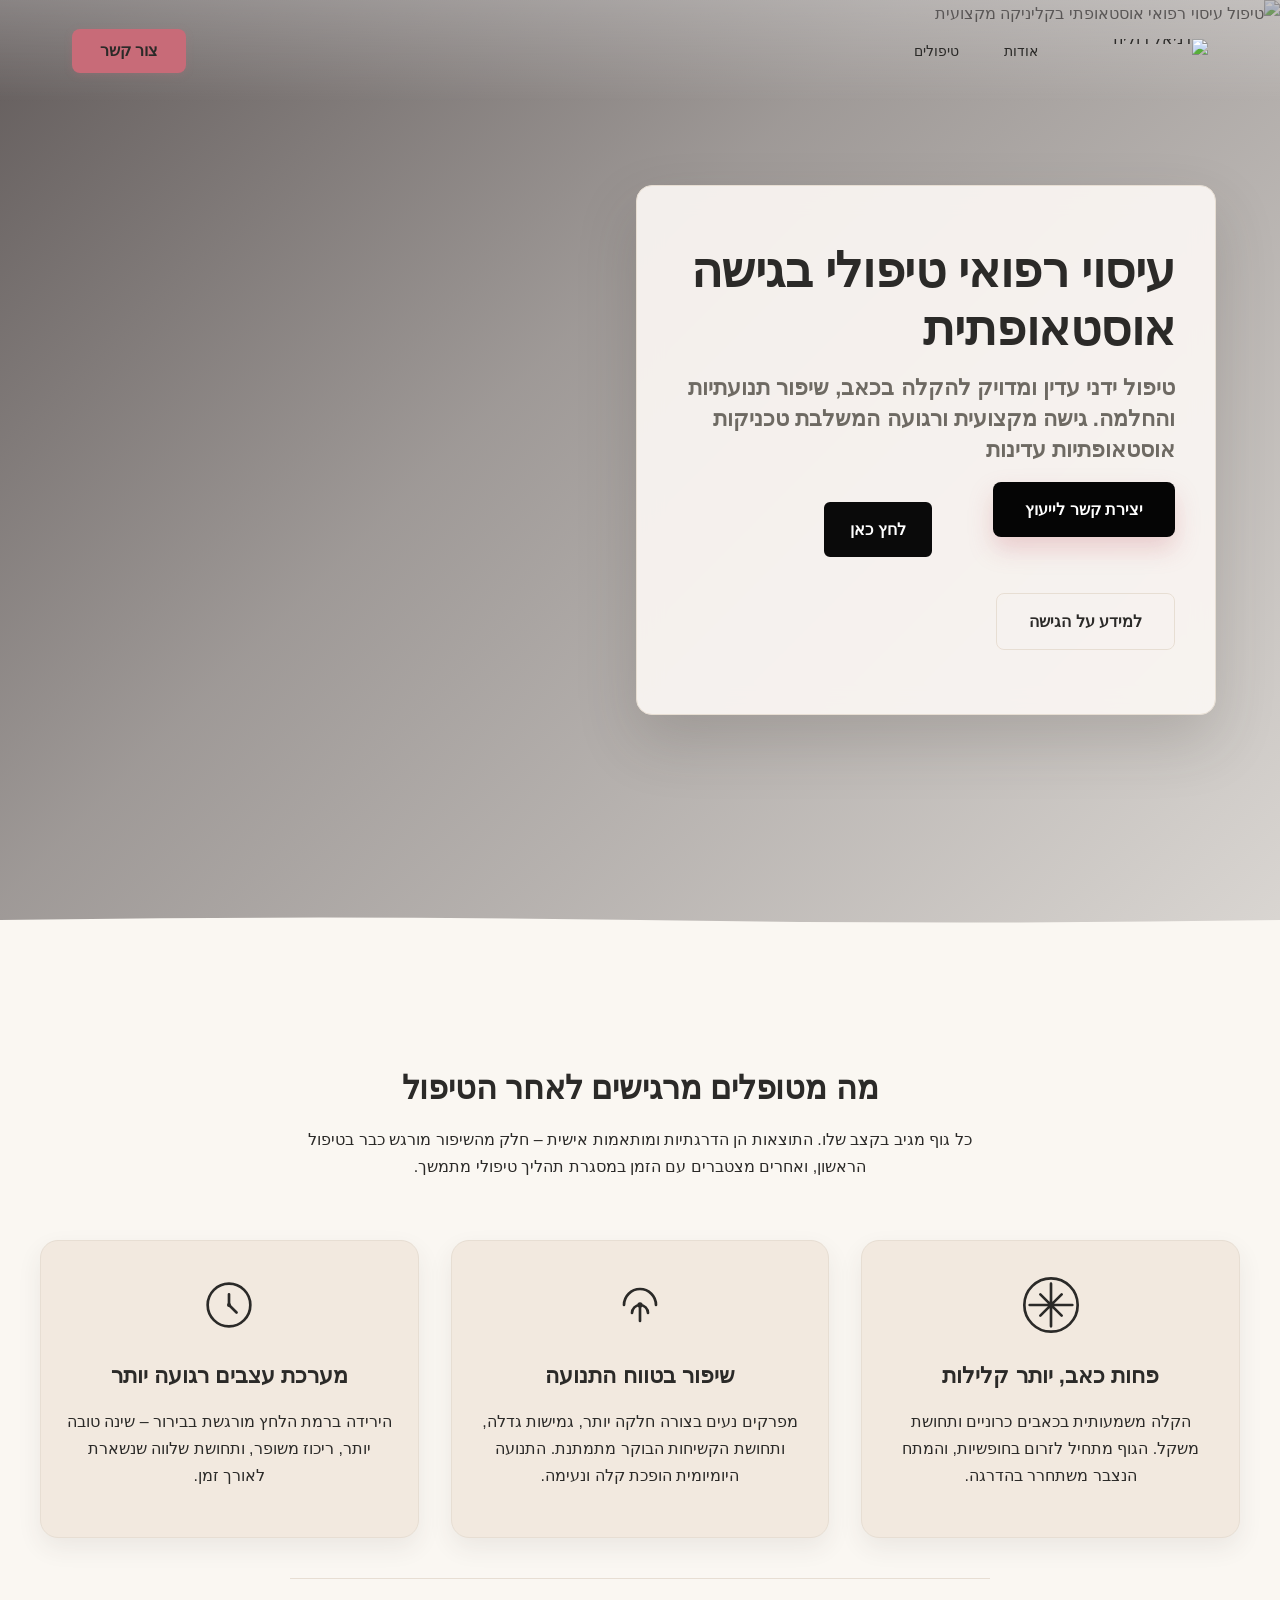
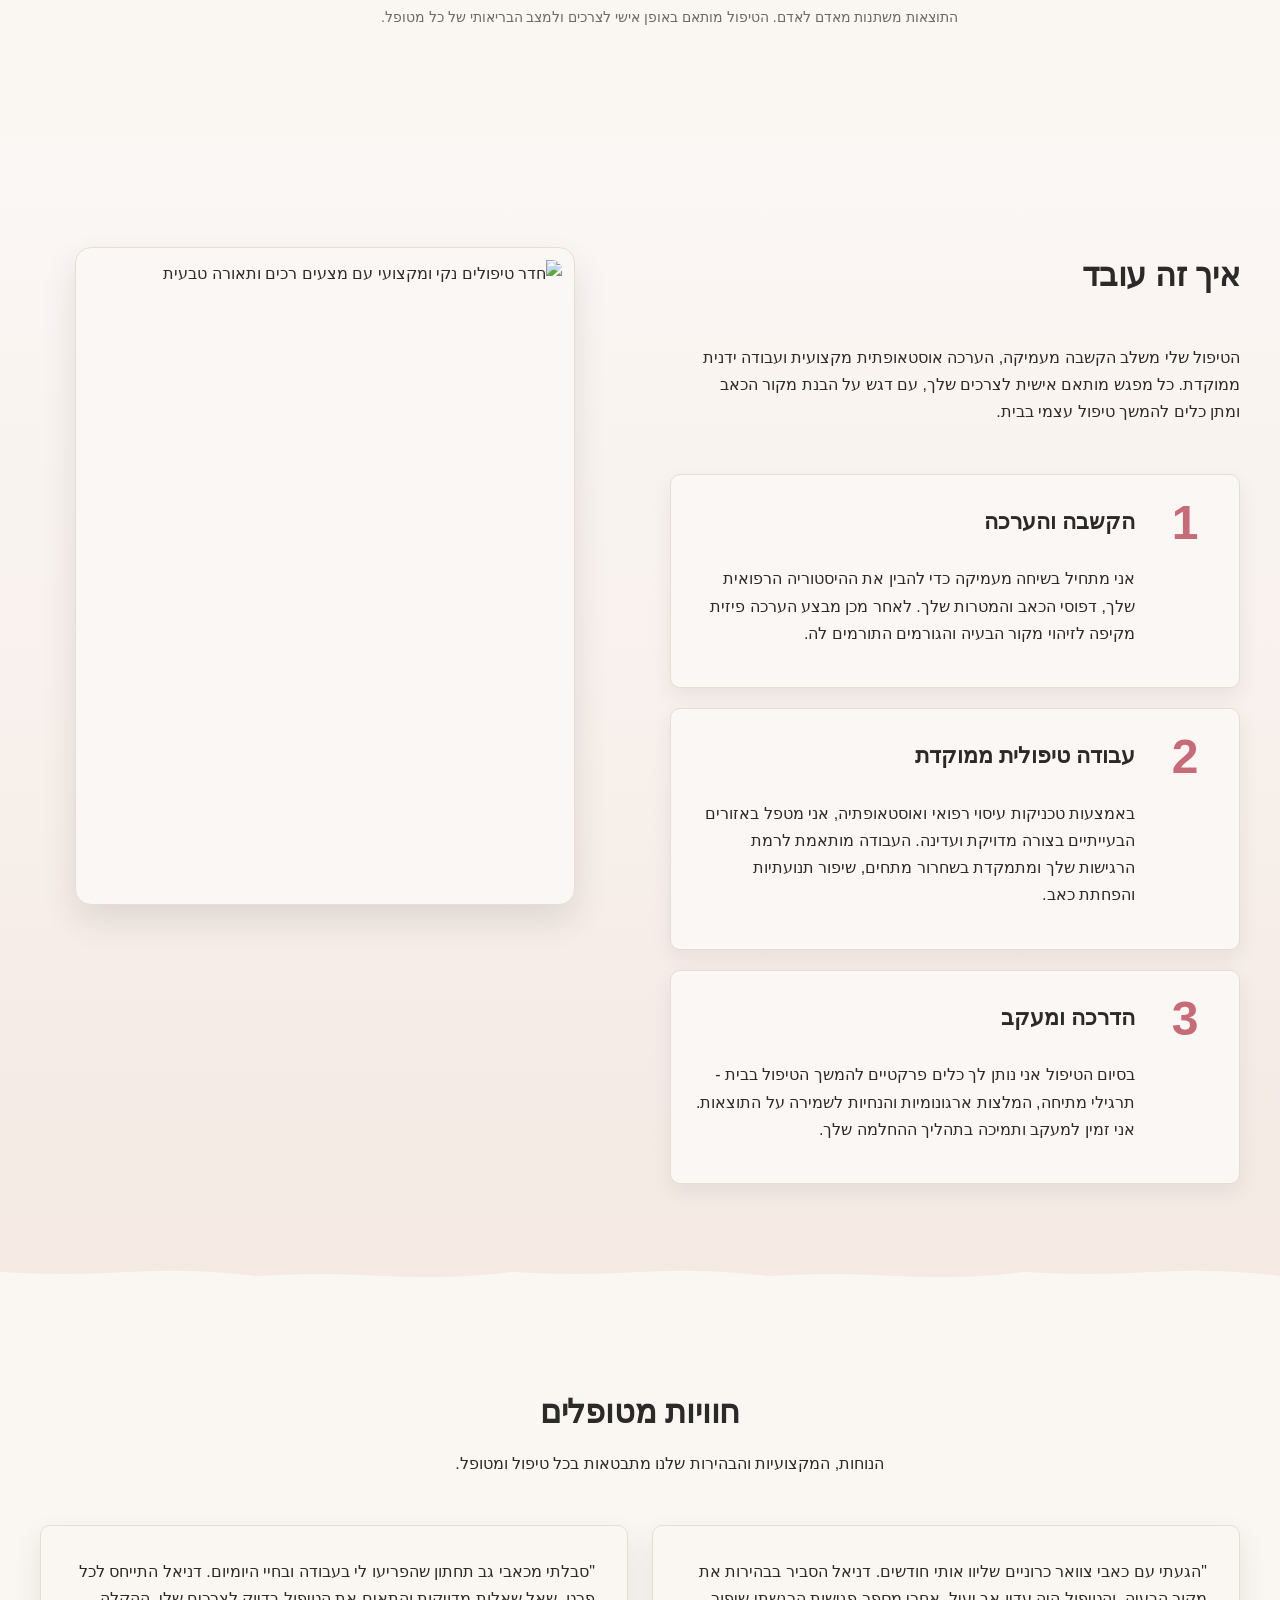
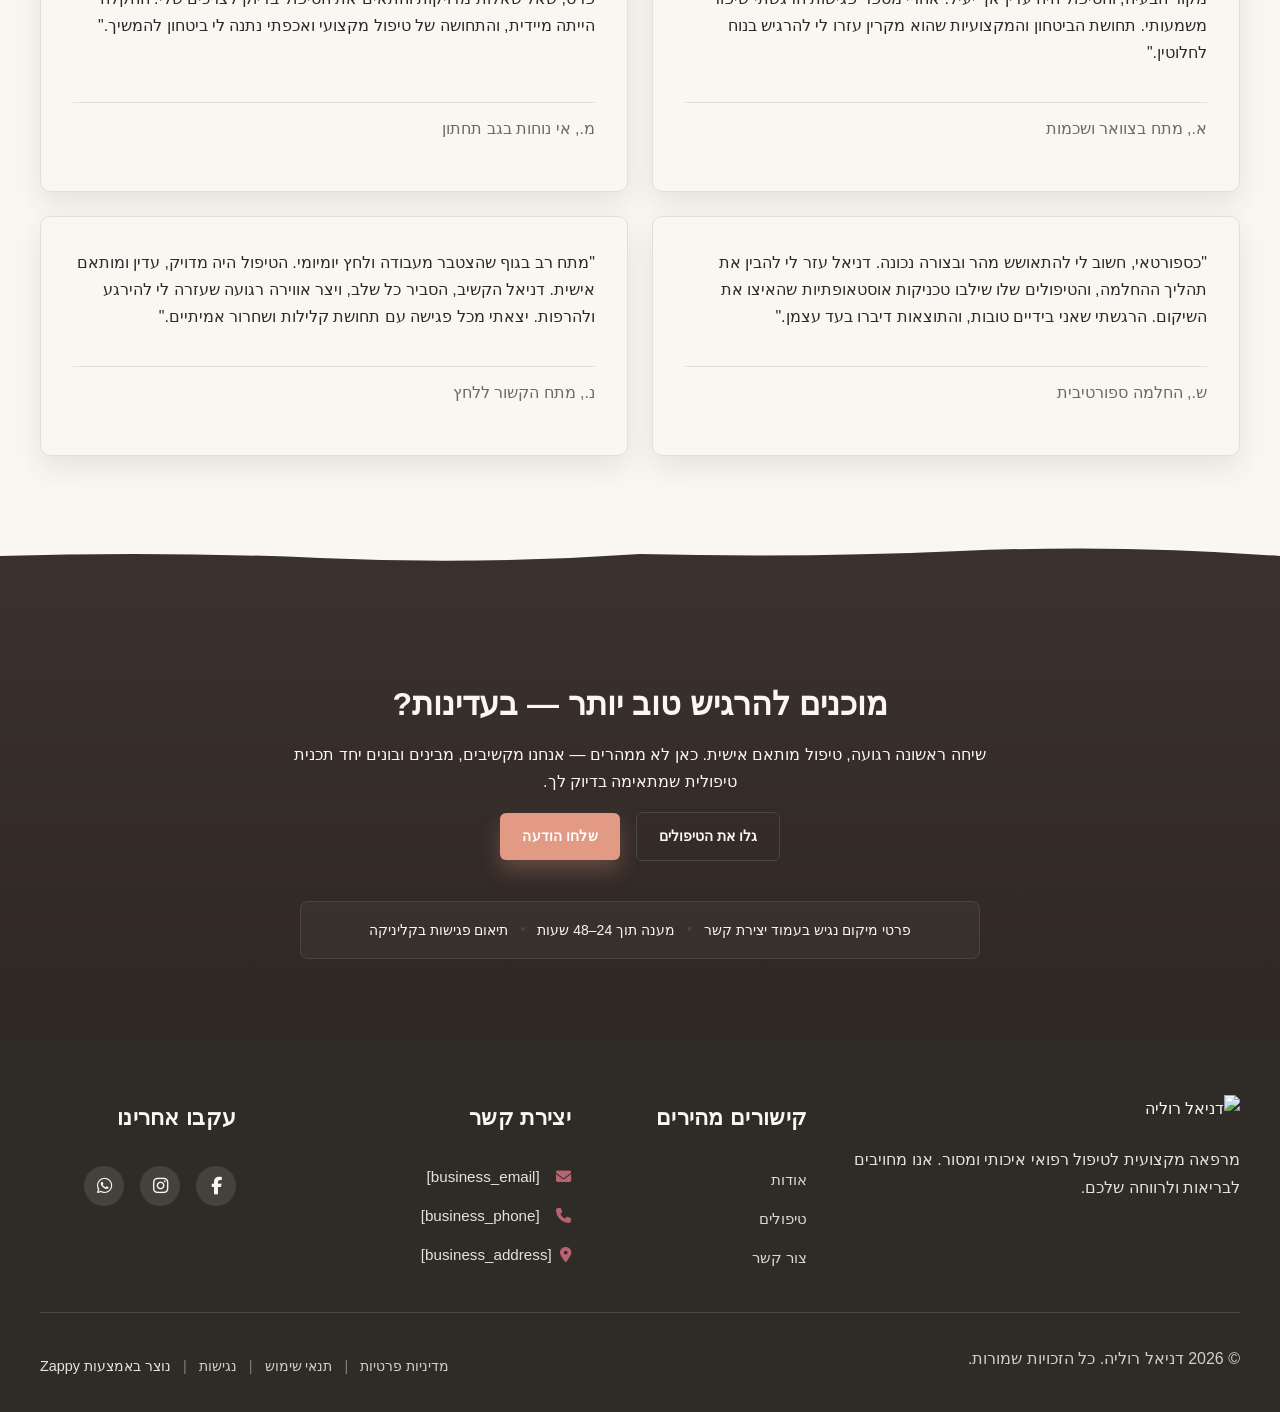
==== commit 5868f697: "Background sync: Progressive GitHub Sync" ====
--- a/public/index.html
+++ b/public/index.html
@@ -1 +1 @@
-<!doctype html><html dir="rtl" lang="he"><head><meta charset="UTF-8"><meta content="width=device-width,initial-scale=1" name="viewport"><meta content="index, follow" name="robots"><title>עיסוי רפואי מקצועי לשחרור כאבים — דניאל רוליה</title><meta content="טיפול רפואי הוליסטי המשלב גישה אוסטאופתית לשחרור כאבים כרוניים. דניאל רוליה מציע עיסוי רפואי מקצועי עם מגע מרפא עדין ותוצאות מוכחות." name="description"><meta content="עיסוי רפואי, טיפול רפואי, עיסוי רפואי לכאבי גב כרוניים, גישה אוסטאופתית, דניאל רוליה" name="keywords"><link href="/assets/favicon.ico" rel="icon" type="image/x-icon"><link href="/assets/favicon-16x16.png" rel="icon" type="image/png" sizes="16x16"><link href="/assets/favicon-32x32.png" rel="icon" type="image/png" sizes="32x32"><link href="/assets/favicon-48x48.png" rel="icon" type="image/png" sizes="48x48"><link href="/assets/favicon-192x192.png" rel="icon" type="image/png" sizes="192x192"><link href="/assets/favicon-512x512.png" rel="icon" type="image/png" sizes="512x512"><link href="/assets/apple-touch-icon.png" rel="apple-touch-icon"><script>!function(){"use strict";var t="344cad9e-0083-41dc-92a2-0ba049e1d627",e="https://api.zappy5.com/api/analytics/track",a=18e5,n=2592e6,o=!0,i=!0,r=!0;var s=function(){var e="zappy_visitor_"+t,a=null;try{if(a=localStorage.getItem(e)){var o=JSON.parse(a),i=Date.now();if(i-o.created<n)return o.lastSeen=i,localStorage.setItem(e,JSON.stringify(o)),o.id}}catch(t){console.warn("Zappy Analytics: LocalStorage not available")}var r="zv_"+Date.now()+"_"+Math.random().toString(36).substr(2,9);try{localStorage.setItem(e,JSON.stringify({id:r,created:Date.now(),lastSeen:Date.now()}))}catch(t){}return r}(),c=function(){var e="zappy_session_"+t,n=null;try{if(n=sessionStorage.getItem(e)){var o=JSON.parse(n),i=Date.now();if(i-o.timestamp<a)return o.timestamp=i,sessionStorage.setItem(e,JSON.stringify(o)),o.id}}catch(t){console.warn("Zappy Analytics: SessionStorage not available")}var r="zs_"+Date.now()+"_"+Math.random().toString(36).substr(2,9);try{sessionStorage.setItem(e,JSON.stringify({id:r,timestamp:Date.now()}))}catch(t){}return r}();function l(a,n){n=n||{};var o={website_id:t,event_type:a,page_path:window.location.pathname,referrer:document.referrer||"direct",visitor_id:s,session_id:c,metadata:n};if(navigator.sendBeacon){var i=new Blob([JSON.stringify(o)],{type:"application/json"});navigator.sendBeacon(e,i)}else fetch(e,{method:"POST",headers:{"Content-Type":"application/json"},body:JSON.stringify(o),keepalive:!0}).catch(function(t){console.warn("Zappy Analytics: Failed to track event",t)})}o&&l("pageview",{title:document.title,url:window.location.href}),i&&document.addEventListener("click",function(t){var e=t.target;if("BUTTON"===e.tagName||e.closest("button")){var a="BUTTON"===e.tagName?e:e.closest("button");l("click",{element:"button",text:a.textContent.trim().substring(0,100),id:a.id||null,class:a.className||null})}else if("A"===e.tagName||e.closest("a")){var n="A"===e.tagName?e:e.closest("a");l("navigation",{element:"link",text:n.textContent.trim().substring(0,100),href:n.href,external:n.hostname!==window.location.hostname})}},!0),r&&document.addEventListener("submit",function(t){var e=t.target;l("form_submit",{form_id:e.id||null,form_name:e.name||null,form_action:e.action||null,form_method:e.method||"GET"})},!0);var d=Date.now();window.addEventListener("beforeunload",function(){l("page_unload",{time_on_page:Math.floor((Date.now()-d)/1e3),page_path:window.location.pathname})}),window.zappyAnalytics={track:l,getVisitorId:function(){return s},getSessionId:function(){return c}}}()</script><meta content="עיסוי רפואי מקצועי לשחרור כאבים — דניאל רוליה" property="og:title"><meta content="טיפול רפואי הוליסטי המשלב גישה אוסטאופתית לשחרור כאבים כרוניים. דניאל רוליה מציע עיסוי רפואי מקצועי עם מגע מרפא עדין ותוצאות מוכחות." property="og:description"><meta content="website" property="og:type"><meta content="he_IL" property="og:locale"><meta content="summary_large_image" name="twitter:card"><meta content="עיסוי רפואי מקצועי לשחרור כאבים — דניאל רוליה" name="twitter:title"><meta content="טיפול רפואי הוליסטי המשלב גישה אוסטאופתית לשחרור כאבים כרוניים. דניאל רוליה מציע עיסוי רפואי מקצועי עם מגע מרפא עדין ותוצאות מוכחות." name="twitter:description"><link href="https://cdnjs.cloudflare.com/ajax/libs/font-awesome/6.4.0/css/all.min.css" rel="stylesheet"><link href="/assets/favicon.ico" rel="icon" type="image/x-icon"><link href="/assets/favicon-16x16.png" rel="icon" type="image/png" sizes="16x16"><link href="/assets/favicon-32x32.png" rel="icon" type="image/png" sizes="32x32"><link href="/assets/favicon-48x48.png" rel="icon" type="image/png" sizes="48x48"><link href="/assets/favicon-192x192.png" rel="icon" type="image/png" sizes="192x192"><link href="/assets/favicon-512x512.png" rel="icon" type="image/png" sizes="512x512"><link href="/assets/apple-touch-icon.png" rel="apple-touch-icon"><link href="https://cdn.jsdelivr.net/npm/vanilla-cookieconsent@3/dist/cookieconsent.css" rel="stylesheet"><script src="https://cdn.jsdelivr.net/npm/vanilla-cookieconsent@3/dist/cookieconsent.umd.js"></script><script src="https://cdn.jsdelivr.net/gh/mickidum/acc_toolbar/acctoolbar/acctoolbar.min.js"></script><link href="/styles.css" rel="stylesheet"><style id="zappy-dropdown-submenu-styles">#navMenu li:has(.sub-menu),.nav-menu li:has(.sub-menu),.navbar li:has(.sub-menu),nav li:has(.sub-menu){position:relative}#navMenu .sub-menu,.nav-menu .sub-menu,.navbar .sub-menu,nav .sub-menu{display:block!important;position:absolute!important;top:100%;left:0;min-width:220px;background:#fff;border-radius:8px;box-shadow:0 8px 25px rgba(0,0,0,.15);padding:8px 0;opacity:0;visibility:hidden;transform:translateY(10px);transition:all .3s ease;z-index:1000;list-style:none;pointer-events:none}#navMenu li:hover>.sub-menu,.nav-menu li:hover>.sub-menu,.navbar li:hover>.sub-menu,nav li:hover>.sub-menu{opacity:1!important;visibility:visible!important;transform:translateY(0)!important;pointer-events:auto!important}.sub-menu li{list-style:none;margin:0;padding:0}.sub-menu a{display:block!important;padding:10px 16px!important;color:var(--text-dark,#333)!important;font-weight:500;text-decoration:none;white-space:nowrap;transition:background-color .2s}.sub-menu a:hover{background-color:#f5f5f5}[dir=rtl] .nav-menu .sub-menu,[dir=rtl] .navbar .sub-menu,[dir=rtl] nav .sub-menu,html[lang=ar] .nav-menu .sub-menu,html[lang=ar] .navbar .sub-menu,html[lang=ar] nav .sub-menu,html[lang=he] .nav-menu .sub-menu,html[lang=he] .navbar .sub-menu,html[lang=he] nav .sub-menu{left:auto!important;right:0!important}.sub-menu:empty,.sub-menu:not(:has(li)),.sub-menu:not(:has(li:not(.zappy-hidden-menu-item))){display:none!important;opacity:0!important;visibility:hidden!important;pointer-events:none!important}li:has(.menu-group-title):hover>.sub-menu{opacity:1!important;visibility:visible!important;transform:translateY(0)!important;pointer-events:auto!important}#navMenu>li>.menu-group-title,.nav-menu>li>.menu-group-title{display:inline-block;padding:.5rem 1rem;cursor:default;user-select:none}@media (max-width:768px){#navMenu .sub-menu,.nav-menu .sub-menu,.navbar .sub-menu,nav .sub-menu{position:static!important;transform:none!important;box-shadow:none!important;background:0 0!important;max-height:0;overflow:hidden;opacity:0;visibility:hidden;transition:max-height .3s ease,opacity .3s ease;padding:0!important;border-radius:0!important}.sub-menu.mobile-expanded{max-height:500px!important;opacity:1!important;visibility:visible!important;padding:8px 0 8px 16px!important}[dir=rtl] .sub-menu.mobile-expanded,html[lang=he] .sub-menu.mobile-expanded{padding:8px 16px 8px 0!important}#navMenu li:hover>.sub-menu,.nav-menu li:hover>.sub-menu,.navbar li:hover>.sub-menu,nav li:hover>.sub-menu{opacity:0;visibility:hidden;pointer-events:none}#navMenu li>.sub-menu.mobile-expanded,.nav-menu li>.sub-menu.mobile-expanded,.navbar li>.sub-menu.mobile-expanded,nav li>.sub-menu.mobile-expanded{opacity:1!important;visibility:visible!important;pointer-events:auto!important}#navMenu li:has(.sub-menu),.nav-menu li:has(.sub-menu),.navbar li:has(.sub-menu),nav li:has(.sub-menu){display:flex!important;flex-wrap:wrap!important;align-items:center!important;position:relative!important;min-height:44px!important}#navMenu li:has(.sub-menu)>a,.nav-menu li:has(.sub-menu)>a,.navbar li:has(.sub-menu)>a,nav li:has(.sub-menu)>a{flex:1!important;min-width:0!important}#navMenu li:has(.sub-menu)>.menu-group-title,.nav-menu li:has(.sub-menu)>.menu-group-title,.navbar li:has(.sub-menu)>.menu-group-title,nav li:has(.sub-menu)>.menu-group-title{flex:1!important;min-width:0!important;padding:0!important;line-height:inherit!important}#navMenu li:has(.sub-menu)>.sub-menu,.nav-menu li:has(.sub-menu)>.sub-menu,.navbar li:has(.sub-menu)>.sub-menu,nav li:has(.sub-menu)>.sub-menu{flex-basis:100%!important;width:100%!important}#navMenu li:has(.sub-menu)>a [class*=arrow],#navMenu li:has(.sub-menu)>a [class*=chevron],.nav-menu li:has(.sub-menu)>a .fa-angle-down,.nav-menu li:has(.sub-menu)>a .fa-chevron-down,.nav-menu li:has(.sub-menu)>a [class*=arrow],.nav-menu li:has(.sub-menu)>a [class*=chevron],nav li:has(.sub-menu)>a [class*=arrow],nav li:has(.sub-menu)>a [class*=chevron]{display:none!important;visibility:hidden!important}.mobile-submenu-toggle{display:flex!important;align-items:center!important;justify-content:center!important;width:44px!important;height:auto!important;background:0 0!important;border:none!important;cursor:pointer!important;color:var(--text-dark)!important;position:static!important;flex-shrink:0!important;align-self:stretch!important;z-index:2!important;padding:0!important;margin:0!important}.mobile-submenu-toggle::after{content:''!important;width:0!important;height:0!important;border-left:6px solid transparent!important;border-right:6px solid transparent!important;border-top:7px solid currentColor!important;transition:transform .3s ease!important}.mobile-submenu-toggle.expanded::after{transform:rotate(180deg)!important}.sub-menu a{padding:10px 0!important;display:block!important;color:var(--text-dark)!important}.navbar .sub-menu li a,.zappy-products-dropdown .sub-menu a,nav.navbar .sub-menu li a{color:var(--text-dark)!important}}@media (min-width:769px){.mobile-submenu-toggle{display:none!important}}</style><style id="mobile-lang-menu-deployed-css">@media (max-width:768px){.lang-switcher,.nav-container .lang-switcher,.nav-cta-container .lang-switcher,.nav-ecommerce-icons .lang-switcher,.nav-icons-left .lang-switcher,.navbar .lang-switcher,.navbar .nav-cta-container .lang-switcher{display:none!important}.mobile-lang-menu{width:100%;border-top:1px solid rgba(128,128,128,.2);padding:8px 0 0 0;margin-top:8px}.mobile-lang-toggle{display:flex!important;align-items:center;justify-content:space-between;width:100%;padding:12px 16px;background:0 0;border:none;cursor:pointer;font-size:15px;color:inherit;font-family:inherit}.mobile-lang-toggle::after{content:'';display:inline-block;width:8px;height:8px;border-right:2px solid currentColor;border-bottom:2px solid currentColor;transform:rotate(45deg);transition:transform .3s ease;margin-left:8px}.mobile-lang-toggle.expanded::after{transform:rotate(-135deg)}.mobile-lang-options{max-height:0;overflow:hidden;transition:max-height .3s ease}.mobile-lang-options.expanded{max-height:300px}.mobile-lang-option{display:flex!important;align-items:center;gap:10px;padding:10px 24px;text-decoration:none;color:inherit;font-size:14px;font-family:inherit}.mobile-lang-option:hover{background:rgba(128,128,128,.1)}.mobile-lang-option.active{font-weight:600;opacity:.7;pointer-events:none}.mobile-lang-option img{width:20px;height:20px;border-radius:50%}}@media (min-width:769px){.mobile-lang-menu{display:none!important}}</style><style id="zappy-widget-visibility">#mic-access-tool-box,#mic-access-tool-general-button,#mic-init-access-tool #mic-access-tool-box,#mic-init-access-tool #mic-access-tool-general-button,#mic-init-access-tool .mic-access-tool-general-button,._access-icon,._access-menu,.mic-access-tool-box,.mic-access-tool-general-button,div[id*=mic-access-tool-box]{display:none!important;visibility:hidden!important;opacity:0!important;pointer-events:none!important}</style></head><body><nav class="navbar" dir="rtl"><button aria-label="Menu" class="mobile-toggle" id="mobileToggle"><svg viewBox="0 0 24 24" fill="none" height="24" width="24" class="hamburger-icon"><path d="M3 12h18M3 6h18M3 18h18" stroke="currentColor" stroke-width="2" stroke-linecap="round"></path></svg><svg viewBox="0 0 24 24" fill="none" height="24" width="24" class="close-icon" style="display:none"><path d="M18 6L6 18M6 6l12 12" stroke="currentColor" stroke-width="2" stroke-linecap="round"></path></svg></button><button aria-label="Call" class="phone-header-btn"><svg viewBox="0 0 24 24" fill="currentColor" height="20" width="20"><path d="M22 16.92v3a2 2 0 0 1-2.18 2 19.79 19.79 0 0 1-8.63-3.07 19.5 19.5 0 0 1-6-6 19.79 19.79 0 0 1-3.07-8.67A2 2 0 0 1 4.11 2h3a2 2 0 0 1 2 1.72 12.84 12.84 0 0 0 .7 2.81 2 2 0 0 1-.45 2.11L8.09 9.91a16 16 0 0 0 6 6l1.27-1.27a2 2 0 0 1 2.11-.45 12.84 12.84 0 0 0 2.81.7A2 2 0 0 1 22 16.92z"></path></svg></button><div class="nav-container"><div class="nav-right-group"><div class="nav-brand"><a href="/" class="logo-link"><img alt="דניאל רוליה" src="/assets/business-logo.webp" class="logo"></a></div><ul class="nav-menu" id="navMenu"><li><a href="/about">אודות</a></li><li><a href="/treatments">טיפולים</a></li></ul></div><div class="nav-cta-container"><a href="/contact" class="nav-cta-btn">צור קשר</a></div></div></nav><script>window.addEventListener("load",function(){const e=document.querySelector(".navbar, nav, header");if(!e)return void console.log("[Navbar] Navbar element not found");let t=document.getElementById("mobileToggle")||document.querySelector(".mobile-toggle")||document.querySelector(".hamburger")||document.querySelector(".hamburger-menu")||document.querySelector(".menu-toggle")||document.querySelector(".burger-menu")||document.querySelector('[aria-label="Menu"]')||document.querySelector('[aria-label="תפריט"]');const o=document.querySelector(".phone-header-btn"),n=window.getComputedStyle(e);let r=n.backgroundColor;if(console.log("[Navbar] Initial navbar background:",r),"transparent"===r||"rgba(0, 0, 0, 0)"===r||r.startsWith("rgba")&&r.includes(", 0)")){const e=n.backgroundImage;if(e&&"none"!==e)console.log("[Navbar] Navbar has background image/gradient, using dark text"),r="rgb(240, 240, 240)";else{const e=window.getComputedStyle(document.body).backgroundColor;console.log("[Navbar] Navbar transparent, using body background:",e),r=e}}const i=r.match(/\d+/g);if(i&&i.length>=3){const e=(.299*parseInt(i[0])+.587*parseInt(i[1])+.114*parseInt(i[2]))/255;console.log("[Navbar] Mobile button colors preserved from Claude CSS (luminance:",e.toFixed(2)+")");const n=document.createElement("style");n.id="zappy-mobile-nav-fix";document.documentElement.lang;document.documentElement.dir,n.textContent='\n        /* Hide mobile buttons on desktop, show only on mobile */\n        @media (min-width: 769px) {\n          .mobile-toggle,\n          .phone-header-btn {\n            display: none !important;\n          }\n        }\n        \n        /* Show and position mobile buttons correctly on mobile */\n        @media (max-width: 768px) {\n          .mobile-toggle,\n          .phone-header-btn {\n            position: absolute !important;\n            top: 50% !important;\n            transform: translateY(-50%) !important;\n            z-index: 1001 !important;\n            display: flex !important;\n            align-items: center !important;\n            justify-content: center !important;\n            width: 36px !important;\n            height: 36px !important;\n            border-radius: 50% !important;\n            border: none !important;\n            cursor: pointer !important;\n            padding: 6px !important;\n            background: none !important;\n            color: var(--nav-text, var(--text-dark)) !important;\n          }\n          \n          /* LTR positioning (default): hamburger LEFT, phone RIGHT */\n          html:not([dir="rtl"]):not([lang="he"]):not([lang="ar"]) .mobile-toggle,\n          html[dir="ltr"] .mobile-toggle {\n            left: 12px !important;\n            right: auto !important;\n          }\n          html:not([dir="rtl"]):not([lang="he"]):not([lang="ar"]) .phone-header-btn,\n          html[dir="ltr"] .phone-header-btn {\n            right: 12px !important;\n            left: auto !important;\n          }\n          \n          /* RTL positioning: hamburger RIGHT, phone LEFT */\n          html[dir="rtl"] .mobile-toggle,\n          html[lang="he"] .mobile-toggle,\n          html[lang="ar"] .mobile-toggle {\n            right: 12px !important;\n            left: auto !important;\n          }\n          html[dir="rtl"] .phone-header-btn,\n          html[lang="he"] .phone-header-btn,\n          html[lang="ar"] .phone-header-btn {\n            left: 12px !important;\n            right: auto !important;\n          }\n          \n          /* CRITICAL: Ensure nav-container has min-height on mobile */\n          /* All children are positioned absolutely/fixed on mobile, so height:auto collapses to 0 */\n          .nav-container {\n            min-height: 70px !important;\n            position: relative !important;\n          }\n          \n          /* Ensure SVG icons are properly sized and inherit color */\n          .mobile-toggle svg,\n          .phone-header-btn svg {\n            width: 24px !important;\n            height: 24px !important;\n            /* Don\'t force display - let JavaScript control hamburger/close toggle */\n          }\n          \n          /* Reset nav-cta-container on mobile - remove desktop box-shadow/padding */\n          /* that creates a visible ghost box when CTA button is hidden */\n          .nav-cta-container {\n            box-shadow: none !important;\n            padding: 0 !important;\n          }\n          \n          /* Hide nav-cta-container entirely on mobile when there\'s no lang-switcher */\n          /* (only the CTA button is inside, and it\'s hidden on mobile) */\n          .nav-cta-container:not(:has(.lang-switcher)) {\n            display: none !important;\n          }\n          \n          /* CRITICAL: Prevent hero image fade gradient from bleeding over headline text */\n          /* The .image-fade-gradient has bottom: -30px (extends below parent) */\n          /* On mobile stacked layout, this overlaps the h1 text below the image */\n          .hero-image-column {\n            overflow: hidden !important;\n          }\n          .image-fade-gradient {\n            bottom: 0 !important;\n          }\n          \n          /* Hide desktop language switcher on mobile - hamburger menu handles it */\n          /* High specificity to override stored CSS */\n          .lang-switcher,\n          .nav-cta-container .lang-switcher,\n          .nav-container .lang-switcher,\n          .navbar .lang-switcher,\n          .navbar .nav-cta-container .lang-switcher {\n            display: none !important;\n          }\n        }\n      ';const r=document.getElementById("zappy-mobile-nav-fix");r&&r.remove(),document.head.appendChild(n),console.log("[Navbar] Critical CSS injected for mobile nav positioning");const l=window.innerWidth<=768;if(t){const e=t.querySelector(".hamburger-icon"),o=t.querySelector(".close-icon");e&&(e.style.setProperty("width","24px","important"),e.style.setProperty("height","24px","important"),e.style.setProperty("display","block","important")),o&&(o.style.setProperty("width","24px","important"),o.style.setProperty("height","24px","important"),o.style.setProperty("display","none","important")),l?(t.style.setProperty("position","absolute","important"),t.style.setProperty("top","50%","important"),t.style.setProperty("transform","translateY(-50%)","important"),t.style.setProperty("z-index","1001","important"),t.style.removeProperty("left"),t.style.removeProperty("right"),console.log("[Navbar] Mobile toggle positioning applied (mobile viewport)")):(t.style.removeProperty("position"),t.style.removeProperty("top"),t.style.removeProperty("transform"),t.style.removeProperty("z-index"),t.style.removeProperty("left"),t.style.removeProperty("right"),console.log("[Navbar] Desktop viewport - cleared mobile toggle inline positioning"))}if(o){const e=o.querySelector("svg");e&&(e.style.width="24px",e.style.height="24px",e.setAttribute("width","24"),e.setAttribute("height","24")),l?(o.style.setProperty("position","absolute","important"),o.style.setProperty("top","50%","important"),o.style.setProperty("transform","translateY(-50%)","important"),o.style.setProperty("z-index","1001","important"),o.style.removeProperty("left"),o.style.removeProperty("right"),console.log("[Navbar] Phone button positioning applied (mobile viewport)")):(o.style.removeProperty("position"),o.style.removeProperty("top"),o.style.removeProperty("transform"),o.style.removeProperty("z-index"),o.style.removeProperty("left"),o.style.removeProperty("right"),console.log("[Navbar] Desktop viewport - cleared phone button inline positioning"))}}else console.log("[Navbar] Could not parse background color:",r);t=document.getElementById("mobileToggle")||document.querySelector(".mobile-toggle")||document.querySelector(".hamburger")||document.querySelector(".hamburger-menu")||document.querySelector(".menu-toggle")||document.querySelector(".burger-menu")||document.querySelector('[aria-label="Menu"]')||document.querySelector('[aria-label="תפריט"]');const l=document.getElementById("navMenu")||document.querySelector(".nav-menu")||document.querySelector(".nav-links")||document.querySelector("nav ul:not(.submenu)");if(!t||!l)return void console.log("[Navbar] Mobile toggle or menu not found:",{toggle:!!t,menu:!!l});l.id||(l.id="navMenu"),console.log("[Navbar] Initializing mobile menu...");const a=t.cloneNode(!0);t.parentNode.replaceChild(a,t),a.addEventListener("click",function(e){e.preventDefault(),e.stopPropagation();const t=this.querySelector(".hamburger-icon"),o=this.querySelector(".close-icon");l.classList.contains("active")?(l.classList.remove("active"),t&&t.style.setProperty("display","block","important"),o&&o.style.setProperty("display","none","important"),document.body.style.overflow="",console.log("[Navbar] Menu closed")):(l.classList.add("active"),t&&t.style.setProperty("display","none","important"),o&&o.style.setProperty("display","block","important"),document.body.style.overflow="hidden",console.log("[Navbar] Menu opened"))}),l.querySelectorAll("a").forEach(function(e){e.addEventListener("click",function(){if("#"===this.getAttribute("href"))return;const e=a.querySelector(".hamburger-icon"),t=a.querySelector(".close-icon");l.classList.remove("active"),e&&e.style.setProperty("display","block","important"),t&&t.style.setProperty("display","none","important"),document.body.style.overflow="",console.log("[Navbar] Menu closed (link clicked)")})});var s=l.querySelectorAll(".dropdown-toggle");s.forEach(function(e){e.addEventListener("click",function(e){e.preventDefault(),e.stopPropagation();var t=this.closest(".nav-dropdown");t&&(t.parentNode.querySelectorAll(".nav-dropdown.open").forEach(function(e){e!==t&&e.classList.remove("open")}),t.classList.toggle("open"),console.log("[Navbar] Dropdown toggled:",t.classList.contains("open")?"open":"closed"))})}),document.addEventListener("click",function(e){e.target.closest(".nav-dropdown")||document.querySelectorAll(".nav-dropdown.open").forEach(function(e){e.classList.remove("open")})}),console.log("[Navbar] Dropdown handlers initialized for "+s.length+" dropdowns"),o&&o.addEventListener("click",function(){const e=document.querySelectorAll('a[href^="tel:"]'),t=e.length>0?e[0].getAttribute("href").replace("tel:",""):"[business_phone]";window.location.href="tel:"+t,console.log("[Navbar] Phone button clicked")}),console.log("[Navbar] Mobile menu initialized successfully");const p=function(){const e=document.querySelector(".whatsapp-float");e&&(window.innerWidth>=769?(e.style.setProperty("display","none","important"),e.style.setProperty("visibility","hidden","important"),e.style.setProperty("opacity","0","important"),e.style.setProperty("pointer-events","none","important"),console.log("[WhatsApp] Button hidden on desktop")):(e.style.removeProperty("display"),e.style.removeProperty("visibility"),e.style.removeProperty("opacity"),e.style.removeProperty("pointer-events"),console.log("[WhatsApp] Button visible on mobile")))};let c;p(),window.addEventListener("resize",function(){clearTimeout(c),c=setTimeout(p,100)})})</script><main><section class="index-hero-section" data-layout-spec="בית-hero" data-hero-type="fullscreen-scrim" id="zappy-section-0"><div class="index-hero-section__bg-wrapper"><img alt="טיפול עיסוי רפואי אוסטאופתי בקליניקה מקצועית" src="/assets/site-index-hero-bg.webp" class="index-hero-section__bg-image zappy-editable-image" data-context="Bright, high-key therapeutic massage clinic scene showing professional hands applying gentle osteopathic technique on a patient covered with clean white towel and linen. Warm natural lighting from window, minimal modern clinic interior with cream walls, peaceful atmosphere. Focus on the careful hand placement demonstrating medical precision and gentle care. High-key photography with soft shadows, professional medical setting with warm white balance. Shot from side angle showing both practitioner hands and treatment area." data-element-id="img-1773052437550-16nsg1ccl" data-element-type="image" data-hero-bg="true" data-placeholder="index-hero-bg" data-resize-handler-attached="true" height="1080" width="1920"><div class="index-hero-section__scrim" aria-hidden="true"></div></div><div class="index-hero-section__content-wrapper"><div class="index-hero-section__overlay-card"><h1 class="index-hero-section__headline">עיסוי רפואי טיפולי בגישה אוסטאופתית</h1><h3 class="index-hero-section__subtitle">טיפול ידני עדין ומדויק להקלה בכאב, שיפור תנועתיות והחלמה. גישה מקצועית ורגועה המשלבת טכניקות אוסטאופתיות עדינות</h3><div class="index-hero-section__cta-group" style="text-align:right!important;display:flex!important;justify-content:flex-start!important;align-items:flex-start!important;width:100%!important"><div class="grid zappy-horizontal-grid" style="display:grid;grid-template-columns:1fr 1fr;gap:24px;align-items:start;padding:0!important" id="zappy-horizontal-grid-1773052733838-i5616m" data-zappy-anchor-height="55" data-zappy-grid-kind="horizontal-pair" data-zappy-local-grid="true"><p style="text-align:center!important;display:flex!important;justify-content:center!important;align-items:flex-start!important;width:100%!important"><a href="/contact" class="btn-primary btn index-hero-section__btn-primary" data-element-id="btn-1773052437544-oofyxk1yf" data-element-type="button" data-native-element="true" data-zappy-grid-anchor="true" data-zappy-pre-grid-class="index-hero-section__btn-primary zappy-editable btn btn-primary" data-zappy-pre-grid-style="background-color: var(--primary-color, var(--primary, #8B0000)) !important; background-image: none !important; border-color: var(--primary-color, var(--primary, #8B0000)) !important; color: rgb(255, 255, 255) !important;" data-zappy-was-wrapped-into-grid="true" style="border-color:#050505!important;color:#fff!important;outline:0;background-color:#050505!important;background-image:none!important">יצירת קשר לייעוץ</a></p><div class="zappy-inserted-element" data-element-type="button" data-element-id="zappy-element-1773052733807-8hxazcqle" data-zappy-newly-inserted="true" id="zappy-element-1773052733807-8hxazcqle" style="margin-top:20px;margin-bottom:20px;text-align:center;display:flex;justify-content:center;align-items:flex-start;width:100%!important;align-self:start!important;height:auto!important"><a href="#" class="btn-primary btn" data-element-id="zappy-element-1773052733807-8hxazcqle" data-element-type="button" style="text-decoration:none;padding:12px 24px;border-radius:6px;display:inline-block;border-color:var(--primary-color,var(--primary,#8b0000))!important;border-style:solid;border-width:2px;border-image:initial;color:#fff!important;width:auto!important;flex:0 0 auto!important;background-color:var(--primary-color,var(--primary,#8b0000))!important;background-image:none!important" data-text-color="auto" id="zappy-element-1773052733807-8hxazcqle">לחץ כאן</a></div></div><p><a href="/about" class="index-hero-section__btn-secondary" data-element-id="btn-1773052437544-zrhqj6bgb" data-element-type="button" data-native-element="true">למידע על הגישה</a></p></div></div></div><div class="index-hero-section__divider-wrapper"><svg viewBox="0 0 1200 80" xmlns="http://www.w3.org/2000/svg" aria-hidden="true" preserveAspectRatio="none" data-no-icon-edit="true"><defs><linearGradient id="index-hero-divider-gradient" x1="0%" x2="0%" y1="0%" y2="100%"><stop offset="0%" style="stop-color:#FAF7F2"></stop><stop offset="100%" style="stop-color:#FAF7F2;stop-opacity:1"></stop></linearGradient></defs><path d="M0,80 L0,20 Q300,15 600,20 T1200,20 L1200,80 Z" fill="var(--bg-light)"></path></svg></div></section><section class="index-benefits-section" data-layout-spec="בית-benefits"><div class="index-benefits-container"><div class="index-benefits-header"><h2>מה מטופלים מרגישים לאחר הטיפול</h2><p>כל גוף מגיב בקצב שלו. התוצאות הן הדרגתיות ומותאמות אישית – חלק מהשיפור מורגש כבר בטיפול הראשון, ואחרים מצטברים עם הזמן במסגרת תהליך טיפולי מתמשך.</p></div><div class="index-benefits-grid"><div class="index-benefits-card"><div class="index-benefits-icon" data-element-type="icon" data-icon-type="svg"><svg viewBox="0 0 48 48" xmlns="http://www.w3.org/2000/svg" fill="none"><path d="M24 8v32M8 24h32M16 16l16 16M32 16L16 32" stroke="currentColor" stroke-width="2" stroke-linecap="round"></path><circle cx="24" cy="24" fill="none" r="20" stroke="currentColor" stroke-width="2"></circle></svg></div><h3>פחות כאב, יותר קלילות</h3><p>הקלה משמעותית בכאבים כרוניים ותחושת משקל. הגוף מתחיל לזרום בחופשיות, והמתח הנצבר משתחרר בהדרגה.</p></div><div class="index-benefits-card"><div class="index-benefits-icon" data-element-type="icon" data-icon-type="svg"><svg viewBox="0 0 48 48" xmlns="http://www.w3.org/2000/svg" fill="none"><path d="M12 24c0-6.627 5.373-12 12-12s12 5.373 12 12" stroke="currentColor" stroke-width="2" stroke-linecap="round"></path><path d="M18 30c0-3.314 2.686-6 6-6s6 2.686 6 6" stroke="currentColor" stroke-width="2" stroke-linecap="round"></path><circle cx="24" cy="24" fill="currentColor" r="2"></circle><path d="M24 24v12" stroke="currentColor" stroke-width="2" stroke-linecap="round"></path></svg></div><h3>שיפור בטווח התנועה</h3><p>מפרקים נעים בצורה חלקה יותר, גמישות גדלה, ותחושת הקשיחות הבוקר מתמתנת. התנועה היומיומית הופכת קלה ונעימה.</p></div><div class="index-benefits-card"><div class="index-benefits-icon" data-element-type="icon" data-icon-type="svg"><svg viewBox="0 0 48 48" xmlns="http://www.w3.org/2000/svg" fill="none"><path d="M24 8c-8.837 0-16 7.163-16 16s7.163 16 16 16 16-7.163 16-16S32.837 8 24 8z" stroke="currentColor" stroke-width="2"></path><path d="M24 16v8l5.657 5.657" stroke="currentColor" stroke-width="2" stroke-linecap="round" stroke-linejoin="round"></path><circle cx="24" cy="24" fill="currentColor" r="1.5"></circle></svg></div><h3>מערכת עצבים רגועה יותר</h3><p>הירידה ברמת הלחץ מורגשת בבירור – שינה טובה יותר, ריכוז משופר, ותחושת שלווה שנשארת לאורך זמן.</p></div></div><div class="index-benefits-disclaimer"><p><small>התוצאות משתנות מאדם לאדם. הטיפול מותאם באופן אישי לצרכים ולמצב הבריאותי של כל מטופל.</small></p></div></div><div class="index-benefits-divider-wrapper"><svg viewBox="0 0 1200 60" xmlns="http://www.w3.org/2000/svg" aria-hidden="true" preserveAspectRatio="none"><path d="M0,60 L0,30 Q60,28 120,30 T240,28 Q300,30 360,28 T480,30 Q540,28 600,30 T720,28 Q780,30 840,28 T960,30 Q1020,28 1080,30 T1200,28 L1200,60 Z" fill="#FBF7F4"></path></svg></div></section><section class="index-process-section" data-layout-spec="בית-process"><div class="index-process-container"><div class="index-process-content"><h2>איך זה עובד</h2><p class="index-process-intro">הטיפול שלי משלב הקשבה מעמיקה, הערכה אוסטאופתית מקצועית ועבודה ידנית ממוקדת. כל מפגש מותאם אישית לצרכים שלך, עם דגש על הבנת מקור הכאב ומתן כלים להמשך טיפול עצמי בבית.</p><div class="index-process-steps"><article class="index-process-step-card"><div class="index-process-step-number">1</div><div class="index-process-step-content"><h3>הקשבה והערכה</h3><p>אני מתחיל בשיחה מעמיקה כדי להבין את ההיסטוריה הרפואית שלך, דפוסי הכאב והמטרות שלך. לאחר מכן מבצע הערכה פיזית מקיפה לזיהוי מקור הבעיה והגורמים התורמים לה.</p></div></article><article class="index-process-step-card"><div class="index-process-step-number">2</div><div class="index-process-step-content"><h3>עבודה טיפולית ממוקדת</h3><p>באמצעות טכניקות עיסוי רפואי ואוסטאופתיה, אני מטפל באזורים הבעייתיים בצורה מדויקת ועדינה. העבודה מותאמת לרמת הרגישות שלך ומתמקדת בשחרור מתחים, שיפור תנועתיות והפחתת כאב.</p></div></article><article class="index-process-step-card"><div class="index-process-step-number">3</div><div class="index-process-step-content"><h3>הדרכה ומעקב</h3><p>בסיום הטיפול אני נותן לך כלים פרקטיים להמשך הטיפול בבית - תרגילי מתיחה, המלצות ארגונומיות והנחיות לשמירה על התוצאות. אני זמין למעקב ותמיכה בתהליך ההחלמה שלך.</p></div></article></div></div><div class="index-process-image-column"><div class="index-process-image-card"><img alt="חדר טיפולים נקי ומקצועי עם מצעים רכים ותאורה טבעית" src="/assets/site-index-process-image-1.webp" data-context="Clean, minimalist therapeutic massage treatment room detail showing soft cream-colored linens on a massage table, gentle natural lighting from a window, warm beige walls, professional hands arranging fresh towels or preparing for treatment, calm and sterile medical aesthetic with warm pastel tones, shallow depth of field, peaceful and professional atmosphere" data-placeholder="index-process-image-1" height="800" width="600"></div></div></div><div class="index-process-divider-wrapper"><svg viewBox="0 0 1200 60" xmlns="http://www.w3.org/2000/svg" aria-hidden="true" preserveAspectRatio="none"><path d="M0,60 L0,28 Q60,32 120,28 T240,32 Q300,28 360,32 T480,28 Q540,32 600,28 T720,32 Q780,28 840,32 T960,28 Q1020,32 1080,28 T1200,32 L1200,60 Z" fill="var(--bg-light)"></path></svg></div></section><section class="index-testimonials-section" data-layout-spec="בית-testimonials"><div class="index-testimonials-container"><div class="index-testimonials-header"><h2>חוויות מטופלים</h2><p>הנוחות, המקצועיות והבהירות שלנו מתבטאות בכל טיפול ומטופל.</p></div><div class="index-testimonials-grid"><div class="index-testimonial-card"><p class="index-testimonial-quote">"הגעתי עם כאבי צוואר כרוניים שליוו אותי חודשים. דניאל הסביר בבהירות את מקור הבעיה, והטיפול היה עדין אך יעיל. אחרי מספר פגישות הרגשתי שיפור משמעותי. תחושת הביטחון והמקצועיות שהוא מקרין עזרו לי להרגיש בנוח לחלוטין."</p><p class="index-testimonial-attribution">א., מתח בצוואר ושכמות</p></div><div class="index-testimonial-card"><p class="index-testimonial-quote">"סבלתי מכאבי גב תחתון שהפריעו לי בעבודה ובחיי היומיום. דניאל התייחס לכל פרט, שאל שאלות מדויקות והתאים את הטיפול בדיוק לצרכים שלי. ההקלה הייתה מיידית, והתחושה של טיפול מקצועי ואכפתי נתנה לי ביטחון להמשיך."</p><p class="index-testimonial-attribution">מ., אי נוחות בגב תחתון</p></div><div class="index-testimonial-card"><p class="index-testimonial-quote">"כספורטאי, חשוב לי להתאושש מהר ובצורה נכונה. דניאל עזר לי להבין את תהליך ההחלמה, והטיפולים שלו שילבו טכניקות אוסטאופתיות שהאיצו את השיקום. הרגשתי שאני בידיים טובות, והתוצאות דיברו בעד עצמן."</p><p class="index-testimonial-attribution">ש., החלמה ספורטיבית</p></div><div class="index-testimonial-card"><p class="index-testimonial-quote">"מתח רב בגוף שהצטבר מעבודה ולחץ יומיומי. הטיפול היה מדויק, עדין ומותאם אישית. דניאל הקשיב, הסביר כל שלב, ויצר אווירה רגועה שעזרה לי להירגע ולהרפות. יצאתי מכל פגישה עם תחושת קלילות ושחרור אמיתיים."</p><p class="index-testimonial-attribution">נ., מתח הקשור ללחץ</p></div></div></div><div class="index-testimonials-divider-wrapper"><svg viewBox="0 0 1200 80" xmlns="http://www.w3.org/2000/svg" aria-hidden="true" preserveAspectRatio="none"><defs><linearGradient id="testimonials-gradient" x1="0%" x2="0%" y1="0%" y2="100%"><stop offset="0%" style="stop-color:#F4E9E3;stop-opacity:1"></stop><stop offset="100%" style="stop-color:#E9C9BE;stop-opacity:1"></stop></linearGradient></defs><path d="M0,80 L0,40 Q150,35 300,42 T600,38 Q750,42 900,35 T1200,40 L1200,80 Z" fill="#3A312E"></path></svg></div></section><section class="index-cta-section" data-layout-spec="בית-cta"><div class="index-cta-container"><h2 class="index-cta-heading">מוכנים להרגיש טוב יותר — בעדינות?</h2><p class="index-cta-text">שיחה ראשונה רגועה, טיפול מותאם אישית. כאן לא ממהרים — אנחנו מקשיבים, מבינים ובונים יחד תכנית טיפולית שמתאימה בדיוק לך.</p><div class="index-cta-buttons"><a href="/contact" class="btn-primary index-cta-btn-primary">שלחו הודעה</a><a href="/treatments" class="btn-secondary index-cta-btn-secondary">גלו את הטיפולים</a></div><div class="index-cta-info-strip"><span class="index-cta-info-item">תיאום פגישות בקליניקה</span><span class="index-cta-info-divider">•</span><span class="index-cta-info-item">מענה תוך 24–48 שעות</span><span class="index-cta-info-divider">•</span><span class="index-cta-info-item">פרטי מיקום נגיש בעמוד יצירת קשר</span></div></div></section></main><footer class="site-footer"><div class="footer-container"><div class="footer-top"><div class="footer-column footer-about"><img alt="דניאל רוליה" src="/assets/business-logo.webp" class="logo"><p class="footer-description">מרפאה מקצועית לטיפול רפואי איכותי ומסור. אנו מחויבים לבריאות ולרווחה שלכם.</p></div><div class="footer-column footer-links"><h3 class="footer-heading">קישורים מהירים</h3><ul class="footer-nav"><li><a href="/about">אודות</a></li><li><a href="/treatments">טיפולים</a></li><li><a href="/contact">צור קשר</a></li></ul></div><div class="footer-column footer-contact"><h3 class="footer-heading">יצירת קשר</h3><ul class="contact-list"><li><i class="fas fa-envelope"></i><a href="mailto:[business_email]">[business_email]</a></li><li><i class="fas fa-phone"></i><a href="tel:[business_phone]">[business_phone]</a></li><li><a href="/"><i class="fas fa-map-marker-alt"></i><span>[business_address]</span></a></li></ul></div><div class="footer-column footer-social"><h3 class="footer-heading">עקבו אחרינו</h3><div class="social-links"><a href="[facebook_handle]" aria-label="Facebook"><i class="fab fa-facebook-f"></i></a><a href="[instagram_handle]" aria-label="Instagram"><i class="fab fa-instagram"></i></a><a href="[whatsapp_handle]" aria-label="WhatsApp"><i class="fab fa-whatsapp"></i></a></div></div></div><div class="footer-bottom"><div class="footer-bottom-content"><div class="copyright"><p>© 2026 דניאל רוליה. כל הזכויות שמורות.</p></div><div class="footer-legal"><a href="/privacy">מדיניות פרטיות</a><span class="separator">|</span><a href="/terms">תנאי שימוש</a><span class="separator">|</span><a href="/accessibility">נגישות</a><span class="separator">|</span><a href="https://zappy5.com" class="zappy-attribution" target="_blank">נוצר באמצעות Zappy</a></div></div></div></div></footer><a href="https://wa.me/[whatsapp_handle]" class="whatsapp-float" aria-label="WhatsApp"><i class="fab fa-whatsapp"></i></a><div data-integration="accessibility:toolbar"></div><script src="/script.js"></script><script id="zappy-mobile-submenu-script">!function(){function e(){if(window.innerWidth>768)return document.querySelectorAll(".mobile-submenu-toggle").forEach(function(e){e.remove()}),void document.querySelectorAll(".sub-menu.mobile-expanded").forEach(function(e){e.classList.remove("mobile-expanded")});document.querySelectorAll(".nav-menu li:has(.sub-menu), nav li:has(.sub-menu), .navbar li:has(.sub-menu), #navMenu li:has(.sub-menu)").forEach(function(e){if(!e.querySelector(".mobile-submenu-toggle")){var t=e.querySelector(".sub-menu"),n=e.querySelector(":scope > a");if(t&&n){var o=document.createElement("button");o.className="mobile-submenu-toggle",o.setAttribute("aria-label","Toggle submenu"),o.setAttribute("type","button"),n.insertAdjacentElement("afterend",o),o.addEventListener("click",function(e){e.preventDefault(),e.stopPropagation(),document.querySelectorAll(".sub-menu.mobile-expanded").forEach(function(e){if(e!==t){e.classList.remove("mobile-expanded");var n=e.parentElement.querySelector(".mobile-submenu-toggle");n&&n.classList.remove("expanded")}}),t.classList.toggle("mobile-expanded"),o.classList.toggle("expanded")})}}})}var t;"loading"===document.readyState?document.addEventListener("DOMContentLoaded",e):e(),window.addEventListener("resize",function(){clearTimeout(t),t=setTimeout(e,250)});var n=new MutationObserver(function(t){t.forEach(function(t){if("attributes"===t.type){var n=t.target;n.classList&&(n.classList.contains("active")||n.classList.contains("open"))&&setTimeout(e,100)}})});setTimeout(function(){document.querySelectorAll(".mobile-menu, .nav-menu, #navMenu, nav").forEach(function(e){n.observe(e,{attributes:!0,attributeFilter:["class","style"]})})},500)}()</script><script id="zappy-navbar-scroll-effect">!function(){var e=document.querySelector("nav.navbar,.navbar:not(.zappy-catalog-menu)"),t=document.querySelector(".zappy-catalog-menu,#zappy-catalog-menu");if(e){var r="rgba(47,44,40,0.85)",o=getComputedStyle(document.documentElement),a=(o.getPropertyValue("--text-dark").trim(),o.getPropertyValue("--text-light").trim()||"#ffffff");e.style.transition="background 0.3s ease,backdrop-filter 0.3s ease,-webkit-backdrop-filter 0.3s ease,box-shadow 0.3s ease",t&&(t.style.transition="background 0.3s ease,backdrop-filter 0.3s ease,-webkit-backdrop-filter 0.3s ease");var s="a,.navbar-brand,.navbar-brand a,.dropdown-toggle,.mobile-toggle,.phone-header-btn,.mobile-hamburger-btn,.mobile-close-btn,.mobile-submenu-toggle,.nav-link",n=["cart-link","login-link","nav-search-toggle","search-toggle"];window.addEventListener("scroll",w,{passive:!0}),window.addEventListener("resize",w,{passive:!0}),w();var l=document.querySelector('section[class*="hero"],[data-hero-type],main>section:first-child'),i=!1;if(l){var d=getComputedStyle(l),p=d.backgroundImage;if(p&&"none"!==p)if(-1!==p.indexOf("url(")){var c=d.backgroundColor.match(/\d+/g);i=!(c&&c.length>=3)||v(parseInt(c[0]),parseInt(c[1]),parseInt(c[2]))<.4}else if(-1!==p.indexOf("gradient")){var b=p.match(/rgba?\(\s*(\d+)\s*,\s*(\d+)\s*,\s*(\d+)/g);if(b&&b.length>0){for(var y=0,g=0;g<b.length;g++){var m=b[g].match(/\d+/g);y+=v(parseInt(m[0]),parseInt(m[1]),parseInt(m[2]))}i=y/b.length<.4}else i=!0}else i=!0;else{var u=d.backgroundColor.match(/\d+/g);u&&u.length>=3&&(i=v(parseInt(u[0]),parseInt(u[1]),parseInt(u[2]))<.4)}}i||(window.removeEventListener("scroll",w),window.removeEventListener("resize",w),e.classList.add("scrolled"),window.innerWidth>768&&(e.style.setProperty("--frosted-text",a),e.style.setProperty("background-image","none","important"),e.style.setProperty("background-color",r,"important"),e.style.backdropFilter="blur(12px)",e.style.webkitBackdropFilter="blur(12px)",e.style.boxShadow="0 2px 16px rgba(0,0,0,0.12)",k(e,a)),t&&(t.classList.add("scrolled"),window.innerWidth>768&&(t.style.setProperty("background",r,"important"),t.style.setProperty("backdrop-filter","blur(12px)","important"),t.style.setProperty("-webkit-backdrop-filter","blur(12px)","important"),k(t,a))),window._zappyNavNoDarkHero=!0)}function k(e,t){for(var r=e.querySelectorAll(s),o=0;o<r.length;o++){var a=!1;(r[o].closest(".sub-menu")||r[o].closest(".dropdown-menu"))&&(a=!0);for(var l=0;l<n.length;l++)if(r[o].classList.contains(n[l])){a=!0;break}a||r[o].style.setProperty("color",t,"important")}}function f(e){for(var t=e.querySelectorAll(s),r=0;r<t.length;r++)t[r].closest(".sub-menu")||t[r].closest(".dropdown-menu")||t[r].style.removeProperty("color")}function w(){if(!window._zappyNavNoDarkHero){if(window.innerWidth<=768)return e.classList.remove("scrolled"),f(e),void(t&&(t.classList.remove("scrolled"),f(t)));(window.scrollY||window.pageYOffset)>60?(e.classList.add("scrolled"),e.style.setProperty("background-color",r,"important"),e.style.setProperty("background-image","none","important"),e.style.setProperty("--frosted-text",a),e.style.backdropFilter="blur(12px)",e.style.webkitBackdropFilter="blur(12px)",e.style.boxShadow="0 2px 16px rgba(0,0,0,0.12)",k(e,a),t&&(t.classList.add("scrolled"),t.style.setProperty("background",r,"important"),t.style.setProperty("backdrop-filter","blur(12px)","important"),t.style.setProperty("-webkit-backdrop-filter","blur(12px)","important"),k(t,a))):(e.classList.remove("scrolled"),e.style.setProperty("background-color","transparent","important"),e.style.removeProperty("background-image"),e.style.removeProperty("--frosted-text"),e.style.backdropFilter="none",e.style.webkitBackdropFilter="none",e.style.boxShadow="none",f(e),t&&(t.classList.remove("scrolled"),t.style.setProperty("background","transparent","important"),t.style.setProperty("backdrop-filter","none","important"),t.style.setProperty("-webkit-backdrop-filter","none","important"),f(t)))}}function v(e,t,r){return t/=255,r/=255,.2126*(e=(e/=255)<=.03928?e/12.92:Math.pow((e+.055)/1.055,2.4))+.7152*(t=t<=.03928?t/12.92:Math.pow((t+.055)/1.055,2.4))+.0722*(r=r<=.03928?r/12.92:Math.pow((r+.055)/1.055,2.4))}}()</script><script id="zappy-mobile-lang-menu-script">!function(){function e(){if(window.innerWidth>768){var e=document.querySelector(".mobile-lang-menu");e&&e.remove()}else if(!document.querySelector(".mobile-lang-menu")){var n=document.querySelector(".lang-switcher");if(n){var a=n.querySelector(".lang-switcher-dropdown");if(a){var i=a.querySelectorAll(".lang-option");if(0!==i.length){var t=document.getElementById("navMenu")||document.querySelector(".nav-menu")||document.querySelector("nav ul");if(t){var l=document.documentElement.lang||"en",s=document.createElement("div");s.className="mobile-lang-menu";var c={he:{name:"עברית",flag:"https://api.iconify.design/circle-flags/il.svg"},en:{name:"English",flag:"https://api.iconify.design/circle-flags/us.svg"},ar:{name:"العربية",flag:"https://api.iconify.design/circle-flags/sa.svg"},fr:{name:"Français",flag:"https://api.iconify.design/circle-flags/fr.svg"},es:{name:"Español",flag:"https://api.iconify.design/circle-flags/es.svg"},de:{name:"Deutsch",flag:"https://api.iconify.design/circle-flags/de.svg"},ru:{name:"Русский",flag:"https://api.iconify.design/circle-flags/ru.svg"},zh:{name:"中文",flag:"https://api.iconify.design/circle-flags/cn.svg"},ja:{name:"日本語",flag:"https://api.iconify.design/circle-flags/jp.svg"},pt:{name:"Português",flag:"https://api.iconify.design/circle-flags/br.svg"},it:{name:"Italiano",flag:"https://api.iconify.design/circle-flags/it.svg"},ko:{name:"한국어",flag:"https://api.iconify.design/circle-flags/kr.svg"}}[l]||{name:l,flag:""},r=document.createElement("button");r.className="mobile-lang-toggle",r.type="button";var g=c.flag?'<img src="'+c.flag+'" width="20" height="20" alt="" style="border-radius:50%;margin-right:8px;margin-left:8px;">':"";r.innerHTML=g+c.name,s.appendChild(r);var o=document.createElement("div");o.className="mobile-lang-options";var d=document.createElement("a");d.className="mobile-lang-option active",d.href="#",d.innerHTML=g+c.name,o.appendChild(d),i.forEach(function(e){var n=document.createElement("a");n.className="mobile-lang-option",n.href=e.getAttribute("href"),n.innerHTML=e.innerHTML,o.appendChild(n)}),s.appendChild(o),t.appendChild(s),r.addEventListener("click",function(e){e.preventDefault(),e.stopPropagation(),r.classList.toggle("expanded"),o.classList.toggle("expanded")})}}}}}}"loading"===document.readyState?document.addEventListener("DOMContentLoaded",e):e(),window.addEventListener("resize",function(){clearTimeout(window._mlrt),window._mlrt=setTimeout(e,250)})}()</script></body></html>+<!doctype html><html dir="rtl" lang="he"><head><meta charset="UTF-8"><meta content="width=device-width,initial-scale=1" name="viewport"><meta content="index, follow" name="robots"><title>עיסוי רפואי מקצועי לשחרור כאבים — דניאל רוליה</title><meta content="טיפול רפואי הוליסטי המשלב גישה אוסטאופתית לשחרור כאבים כרוניים. דניאל רוליה מציע עיסוי רפואי מקצועי עם מגע מרפא עדין ותוצאות מוכחות." name="description"><meta content="עיסוי רפואי, טיפול רפואי, עיסוי רפואי לכאבי גב כרוניים, גישה אוסטאופתית, דניאל רוליה" name="keywords"><link href="/assets/favicon.ico" rel="icon" type="image/x-icon"><link href="/assets/favicon-16x16.png" rel="icon" type="image/png" sizes="16x16"><link href="/assets/favicon-32x32.png" rel="icon" type="image/png" sizes="32x32"><link href="/assets/favicon-48x48.png" rel="icon" type="image/png" sizes="48x48"><link href="/assets/favicon-192x192.png" rel="icon" type="image/png" sizes="192x192"><link href="/assets/favicon-512x512.png" rel="icon" type="image/png" sizes="512x512"><link href="/assets/apple-touch-icon.png" rel="apple-touch-icon"><script>!function(){"use strict";var t="344cad9e-0083-41dc-92a2-0ba049e1d627",e="https://api.zappy5.com/api/analytics/track",a=18e5,n=2592e6,o=!0,i=!0,r=!0;var s=function(){var e="zappy_visitor_"+t,a=null;try{if(a=localStorage.getItem(e)){var o=JSON.parse(a),i=Date.now();if(i-o.created<n)return o.lastSeen=i,localStorage.setItem(e,JSON.stringify(o)),o.id}}catch(t){console.warn("Zappy Analytics: LocalStorage not available")}var r="zv_"+Date.now()+"_"+Math.random().toString(36).substr(2,9);try{localStorage.setItem(e,JSON.stringify({id:r,created:Date.now(),lastSeen:Date.now()}))}catch(t){}return r}(),c=function(){var e="zappy_session_"+t,n=null;try{if(n=sessionStorage.getItem(e)){var o=JSON.parse(n),i=Date.now();if(i-o.timestamp<a)return o.timestamp=i,sessionStorage.setItem(e,JSON.stringify(o)),o.id}}catch(t){console.warn("Zappy Analytics: SessionStorage not available")}var r="zs_"+Date.now()+"_"+Math.random().toString(36).substr(2,9);try{sessionStorage.setItem(e,JSON.stringify({id:r,timestamp:Date.now()}))}catch(t){}return r}();function l(a,n){n=n||{};var o={website_id:t,event_type:a,page_path:window.location.pathname,referrer:document.referrer||"direct",visitor_id:s,session_id:c,metadata:n};if(navigator.sendBeacon){var i=new Blob([JSON.stringify(o)],{type:"application/json"});navigator.sendBeacon(e,i)}else fetch(e,{method:"POST",headers:{"Content-Type":"application/json"},body:JSON.stringify(o),keepalive:!0}).catch(function(t){console.warn("Zappy Analytics: Failed to track event",t)})}o&&l("pageview",{title:document.title,url:window.location.href}),i&&document.addEventListener("click",function(t){var e=t.target;if("BUTTON"===e.tagName||e.closest("button")){var a="BUTTON"===e.tagName?e:e.closest("button");l("click",{element:"button",text:a.textContent.trim().substring(0,100),id:a.id||null,class:a.className||null})}else if("A"===e.tagName||e.closest("a")){var n="A"===e.tagName?e:e.closest("a");l("navigation",{element:"link",text:n.textContent.trim().substring(0,100),href:n.href,external:n.hostname!==window.location.hostname})}},!0),r&&document.addEventListener("submit",function(t){var e=t.target;l("form_submit",{form_id:e.id||null,form_name:e.name||null,form_action:e.action||null,form_method:e.method||"GET"})},!0);var d=Date.now();window.addEventListener("beforeunload",function(){l("page_unload",{time_on_page:Math.floor((Date.now()-d)/1e3),page_path:window.location.pathname})}),window.zappyAnalytics={track:l,getVisitorId:function(){return s},getSessionId:function(){return c}}}()</script><meta content="עיסוי רפואי מקצועי לשחרור כאבים — דניאל רוליה" property="og:title"><meta content="טיפול רפואי הוליסטי המשלב גישה אוסטאופתית לשחרור כאבים כרוניים. דניאל רוליה מציע עיסוי רפואי מקצועי עם מגע מרפא עדין ותוצאות מוכחות." property="og:description"><meta content="website" property="og:type"><meta content="he_IL" property="og:locale"><meta content="summary_large_image" name="twitter:card"><meta content="עיסוי רפואי מקצועי לשחרור כאבים — דניאל רוליה" name="twitter:title"><meta content="טיפול רפואי הוליסטי המשלב גישה אוסטאופתית לשחרור כאבים כרוניים. דניאל רוליה מציע עיסוי רפואי מקצועי עם מגע מרפא עדין ותוצאות מוכחות." name="twitter:description"><link href="https://cdnjs.cloudflare.com/ajax/libs/font-awesome/6.4.0/css/all.min.css" rel="stylesheet"><link href="/assets/favicon.ico" rel="icon" type="image/x-icon"><link href="/assets/favicon-16x16.png" rel="icon" type="image/png" sizes="16x16"><link href="/assets/favicon-32x32.png" rel="icon" type="image/png" sizes="32x32"><link href="/assets/favicon-48x48.png" rel="icon" type="image/png" sizes="48x48"><link href="/assets/favicon-192x192.png" rel="icon" type="image/png" sizes="192x192"><link href="/assets/favicon-512x512.png" rel="icon" type="image/png" sizes="512x512"><link href="/assets/apple-touch-icon.png" rel="apple-touch-icon"><link href="https://cdn.jsdelivr.net/npm/vanilla-cookieconsent@3/dist/cookieconsent.css" rel="stylesheet"><script src="https://cdn.jsdelivr.net/npm/vanilla-cookieconsent@3/dist/cookieconsent.umd.js"></script><script src="https://cdn.jsdelivr.net/gh/mickidum/acc_toolbar/acctoolbar/acctoolbar.min.js"></script><link href="/styles.css" rel="stylesheet"><style id="zappy-dropdown-submenu-styles">#navMenu li:has(.sub-menu),.nav-menu li:has(.sub-menu),.navbar li:has(.sub-menu),nav li:has(.sub-menu){position:relative}#navMenu .sub-menu,.nav-menu .sub-menu,.navbar .sub-menu,nav .sub-menu{display:block!important;position:absolute!important;top:100%;left:0;min-width:220px;background:#fff;border-radius:8px;box-shadow:0 8px 25px rgba(0,0,0,.15);padding:8px 0;opacity:0;visibility:hidden;transform:translateY(10px);transition:all .3s ease;z-index:1000;list-style:none;pointer-events:none}#navMenu li:hover>.sub-menu,.nav-menu li:hover>.sub-menu,.navbar li:hover>.sub-menu,nav li:hover>.sub-menu{opacity:1!important;visibility:visible!important;transform:translateY(0)!important;pointer-events:auto!important}.sub-menu li{list-style:none;margin:0;padding:0}.sub-menu a{display:block!important;padding:10px 16px!important;color:var(--text-dark,#333)!important;font-weight:500;text-decoration:none;white-space:nowrap;transition:background-color .2s}.sub-menu a:hover{background-color:#f5f5f5}[dir=rtl] .nav-menu .sub-menu,[dir=rtl] .navbar .sub-menu,[dir=rtl] nav .sub-menu,html[lang=ar] .nav-menu .sub-menu,html[lang=ar] .navbar .sub-menu,html[lang=ar] nav .sub-menu,html[lang=he] .nav-menu .sub-menu,html[lang=he] .navbar .sub-menu,html[lang=he] nav .sub-menu{left:auto!important;right:0!important}.sub-menu:empty,.sub-menu:not(:has(li)),.sub-menu:not(:has(li:not(.zappy-hidden-menu-item))){display:none!important;opacity:0!important;visibility:hidden!important;pointer-events:none!important}li:has(.menu-group-title):hover>.sub-menu{opacity:1!important;visibility:visible!important;transform:translateY(0)!important;pointer-events:auto!important}#navMenu>li>.menu-group-title,.nav-menu>li>.menu-group-title{display:inline-block;padding:.5rem 1rem;cursor:default;user-select:none}@media (max-width:768px){#navMenu .sub-menu,.nav-menu .sub-menu,.navbar .sub-menu,nav .sub-menu{position:static!important;transform:none!important;box-shadow:none!important;background:0 0!important;max-height:0;overflow:hidden;opacity:0;visibility:hidden;transition:max-height .3s ease,opacity .3s ease;padding:0!important;border-radius:0!important}.sub-menu.mobile-expanded{max-height:500px!important;opacity:1!important;visibility:visible!important;padding:8px 0 8px 16px!important}[dir=rtl] .sub-menu.mobile-expanded,html[lang=he] .sub-menu.mobile-expanded{padding:8px 16px 8px 0!important}#navMenu li:hover>.sub-menu,.nav-menu li:hover>.sub-menu,.navbar li:hover>.sub-menu,nav li:hover>.sub-menu{opacity:0;visibility:hidden;pointer-events:none}#navMenu li>.sub-menu.mobile-expanded,.nav-menu li>.sub-menu.mobile-expanded,.navbar li>.sub-menu.mobile-expanded,nav li>.sub-menu.mobile-expanded{opacity:1!important;visibility:visible!important;pointer-events:auto!important}#navMenu li:has(.sub-menu),.nav-menu li:has(.sub-menu),.navbar li:has(.sub-menu),nav li:has(.sub-menu){display:flex!important;flex-wrap:wrap!important;align-items:center!important;position:relative!important;min-height:44px!important}#navMenu li:has(.sub-menu)>a,.nav-menu li:has(.sub-menu)>a,.navbar li:has(.sub-menu)>a,nav li:has(.sub-menu)>a{flex:1!important;min-width:0!important}#navMenu li:has(.sub-menu)>.menu-group-title,.nav-menu li:has(.sub-menu)>.menu-group-title,.navbar li:has(.sub-menu)>.menu-group-title,nav li:has(.sub-menu)>.menu-group-title{flex:1!important;min-width:0!important;padding:0!important;line-height:inherit!important}#navMenu li:has(.sub-menu)>.sub-menu,.nav-menu li:has(.sub-menu)>.sub-menu,.navbar li:has(.sub-menu)>.sub-menu,nav li:has(.sub-menu)>.sub-menu{flex-basis:100%!important;width:100%!important}#navMenu li:has(.sub-menu)>a [class*=arrow],#navMenu li:has(.sub-menu)>a [class*=chevron],.nav-menu li:has(.sub-menu)>a .fa-angle-down,.nav-menu li:has(.sub-menu)>a .fa-chevron-down,.nav-menu li:has(.sub-menu)>a [class*=arrow],.nav-menu li:has(.sub-menu)>a [class*=chevron],nav li:has(.sub-menu)>a [class*=arrow],nav li:has(.sub-menu)>a [class*=chevron]{display:none!important;visibility:hidden!important}.mobile-submenu-toggle{display:flex!important;align-items:center!important;justify-content:center!important;width:44px!important;height:auto!important;background:0 0!important;border:none!important;cursor:pointer!important;color:var(--text-dark)!important;position:static!important;flex-shrink:0!important;align-self:stretch!important;z-index:2!important;padding:0!important;margin:0!important}.mobile-submenu-toggle::after{content:''!important;width:0!important;height:0!important;border-left:6px solid transparent!important;border-right:6px solid transparent!important;border-top:7px solid currentColor!important;transition:transform .3s ease!important}.mobile-submenu-toggle.expanded::after{transform:rotate(180deg)!important}.sub-menu a{padding:10px 0!important;display:block!important;color:var(--text-dark)!important}.navbar .sub-menu li a,.zappy-products-dropdown .sub-menu a,nav.navbar .sub-menu li a{color:var(--text-dark)!important}}@media (min-width:769px){.mobile-submenu-toggle{display:none!important}}</style><style id="mobile-lang-menu-deployed-css">@media (max-width:768px){.lang-switcher,.nav-container .lang-switcher,.nav-cta-container .lang-switcher,.nav-ecommerce-icons .lang-switcher,.nav-icons-left .lang-switcher,.navbar .lang-switcher,.navbar .nav-cta-container .lang-switcher{display:none!important}.mobile-lang-menu{width:100%;border-top:1px solid rgba(128,128,128,.2);padding:8px 0 0 0;margin-top:8px}.mobile-lang-toggle{display:flex!important;align-items:center;justify-content:space-between;width:100%;padding:12px 16px;background:0 0;border:none;cursor:pointer;font-size:15px;color:inherit;font-family:inherit}.mobile-lang-toggle::after{content:'';display:inline-block;width:8px;height:8px;border-right:2px solid currentColor;border-bottom:2px solid currentColor;transform:rotate(45deg);transition:transform .3s ease;margin-left:8px}.mobile-lang-toggle.expanded::after{transform:rotate(-135deg)}.mobile-lang-options{max-height:0;overflow:hidden;transition:max-height .3s ease}.mobile-lang-options.expanded{max-height:300px}.mobile-lang-option{display:flex!important;align-items:center;gap:10px;padding:10px 24px;text-decoration:none;color:inherit;font-size:14px;font-family:inherit}.mobile-lang-option:hover{background:rgba(128,128,128,.1)}.mobile-lang-option.active{font-weight:600;opacity:.7;pointer-events:none}.mobile-lang-option img{width:20px;height:20px;border-radius:50%}}@media (min-width:769px){.mobile-lang-menu{display:none!important}}</style><style id="zappy-widget-visibility">#mic-access-tool-box,#mic-access-tool-general-button,#mic-init-access-tool #mic-access-tool-box,#mic-init-access-tool #mic-access-tool-general-button,#mic-init-access-tool .mic-access-tool-general-button,._access-icon,._access-menu,.mic-access-tool-box,.mic-access-tool-general-button,div[id*=mic-access-tool-box]{display:none!important;visibility:hidden!important;opacity:0!important;pointer-events:none!important}</style></head><body><nav class="navbar" dir="rtl"><button aria-label="Menu" class="mobile-toggle" id="mobileToggle"><svg viewBox="0 0 24 24" fill="none" height="24" width="24" class="hamburger-icon"><path d="M3 12h18M3 6h18M3 18h18" stroke="currentColor" stroke-width="2" stroke-linecap="round"></path></svg><svg viewBox="0 0 24 24" fill="none" height="24" width="24" class="close-icon" style="display:none"><path d="M18 6L6 18M6 6l12 12" stroke="currentColor" stroke-width="2" stroke-linecap="round"></path></svg></button><button aria-label="Call" class="phone-header-btn"><svg viewBox="0 0 24 24" fill="currentColor" height="20" width="20"><path d="M22 16.92v3a2 2 0 0 1-2.18 2 19.79 19.79 0 0 1-8.63-3.07 19.5 19.5 0 0 1-6-6 19.79 19.79 0 0 1-3.07-8.67A2 2 0 0 1 4.11 2h3a2 2 0 0 1 2 1.72 12.84 12.84 0 0 0 .7 2.81 2 2 0 0 1-.45 2.11L8.09 9.91a16 16 0 0 0 6 6l1.27-1.27a2 2 0 0 1 2.11-.45 12.84 12.84 0 0 0 2.81.7A2 2 0 0 1 22 16.92z"></path></svg></button><div class="nav-container"><div class="nav-right-group"><div class="nav-brand"><a href="/" class="logo-link"><img alt="דניאל רוליה" src="/assets/business-logo.webp" class="logo"></a></div><ul class="nav-menu" id="navMenu"><li><a href="/about">אודות</a></li><li><a href="/treatments">טיפולים</a></li></ul></div><div class="nav-cta-container"><a href="/contact" class="nav-cta-btn">צור קשר</a></div></div></nav><script>window.addEventListener("load",function(){const e=document.querySelector(".navbar, nav, header");if(!e)return void console.log("[Navbar] Navbar element not found");let t=document.getElementById("mobileToggle")||document.querySelector(".mobile-toggle")||document.querySelector(".hamburger")||document.querySelector(".hamburger-menu")||document.querySelector(".menu-toggle")||document.querySelector(".burger-menu")||document.querySelector('[aria-label="Menu"]')||document.querySelector('[aria-label="תפריט"]');const o=document.querySelector(".phone-header-btn"),n=window.getComputedStyle(e);let r=n.backgroundColor;if(console.log("[Navbar] Initial navbar background:",r),"transparent"===r||"rgba(0, 0, 0, 0)"===r||r.startsWith("rgba")&&r.includes(", 0)")){const e=n.backgroundImage;if(e&&"none"!==e)console.log("[Navbar] Navbar has background image/gradient, using dark text"),r="rgb(240, 240, 240)";else{const e=window.getComputedStyle(document.body).backgroundColor;console.log("[Navbar] Navbar transparent, using body background:",e),r=e}}const i=r.match(/\d+/g);if(i&&i.length>=3){const e=(.299*parseInt(i[0])+.587*parseInt(i[1])+.114*parseInt(i[2]))/255;console.log("[Navbar] Mobile button colors preserved from Claude CSS (luminance:",e.toFixed(2)+")");const n=document.createElement("style");n.id="zappy-mobile-nav-fix";document.documentElement.lang;document.documentElement.dir,n.textContent='\n        /* Hide mobile buttons on desktop, show only on mobile */\n        @media (min-width: 769px) {\n          .mobile-toggle,\n          .phone-header-btn {\n            display: none !important;\n          }\n        }\n        \n        /* Show and position mobile buttons correctly on mobile */\n        @media (max-width: 768px) {\n          .mobile-toggle,\n          .phone-header-btn {\n            position: absolute !important;\n            top: 50% !important;\n            transform: translateY(-50%) !important;\n            z-index: 1001 !important;\n            display: flex !important;\n            align-items: center !important;\n            justify-content: center !important;\n            width: 36px !important;\n            height: 36px !important;\n            border-radius: 50% !important;\n            border: none !important;\n            cursor: pointer !important;\n            padding: 6px !important;\n            background: none !important;\n            color: var(--nav-text, var(--text-dark)) !important;\n          }\n          \n          /* LTR positioning (default): hamburger LEFT, phone RIGHT */\n          html:not([dir="rtl"]):not([lang="he"]):not([lang="ar"]) .mobile-toggle,\n          html[dir="ltr"] .mobile-toggle {\n            left: 12px !important;\n            right: auto !important;\n          }\n          html:not([dir="rtl"]):not([lang="he"]):not([lang="ar"]) .phone-header-btn,\n          html[dir="ltr"] .phone-header-btn {\n            right: 12px !important;\n            left: auto !important;\n          }\n          \n          /* RTL positioning: hamburger RIGHT, phone LEFT */\n          html[dir="rtl"] .mobile-toggle,\n          html[lang="he"] .mobile-toggle,\n          html[lang="ar"] .mobile-toggle {\n            right: 12px !important;\n            left: auto !important;\n          }\n          html[dir="rtl"] .phone-header-btn,\n          html[lang="he"] .phone-header-btn,\n          html[lang="ar"] .phone-header-btn {\n            left: 12px !important;\n            right: auto !important;\n          }\n          \n          /* CRITICAL: Ensure nav-container has min-height on mobile */\n          /* All children are positioned absolutely/fixed on mobile, so height:auto collapses to 0 */\n          .nav-container {\n            min-height: 70px !important;\n            position: relative !important;\n          }\n          \n          /* Ensure SVG icons are properly sized and inherit color */\n          .mobile-toggle svg,\n          .phone-header-btn svg {\n            width: 24px !important;\n            height: 24px !important;\n            /* Don\'t force display - let JavaScript control hamburger/close toggle */\n          }\n          \n          /* Reset nav-cta-container on mobile - remove desktop box-shadow/padding */\n          /* that creates a visible ghost box when CTA button is hidden */\n          .nav-cta-container {\n            box-shadow: none !important;\n            padding: 0 !important;\n          }\n          \n          /* Hide nav-cta-container entirely on mobile when there\'s no lang-switcher */\n          /* (only the CTA button is inside, and it\'s hidden on mobile) */\n          .nav-cta-container:not(:has(.lang-switcher)) {\n            display: none !important;\n          }\n          \n          /* CRITICAL: Prevent hero image fade gradient from bleeding over headline text */\n          /* The .image-fade-gradient has bottom: -30px (extends below parent) */\n          /* On mobile stacked layout, this overlaps the h1 text below the image */\n          .hero-image-column {\n            overflow: hidden !important;\n          }\n          .image-fade-gradient {\n            bottom: 0 !important;\n          }\n          \n          /* Hide desktop language switcher on mobile - hamburger menu handles it */\n          /* High specificity to override stored CSS */\n          .lang-switcher,\n          .nav-cta-container .lang-switcher,\n          .nav-container .lang-switcher,\n          .navbar .lang-switcher,\n          .navbar .nav-cta-container .lang-switcher {\n            display: none !important;\n          }\n        }\n      ';const r=document.getElementById("zappy-mobile-nav-fix");r&&r.remove(),document.head.appendChild(n),console.log("[Navbar] Critical CSS injected for mobile nav positioning");const l=window.innerWidth<=768;if(t){const e=t.querySelector(".hamburger-icon"),o=t.querySelector(".close-icon");e&&(e.style.setProperty("width","24px","important"),e.style.setProperty("height","24px","important"),e.style.setProperty("display","block","important")),o&&(o.style.setProperty("width","24px","important"),o.style.setProperty("height","24px","important"),o.style.setProperty("display","none","important")),l?(t.style.setProperty("position","absolute","important"),t.style.setProperty("top","50%","important"),t.style.setProperty("transform","translateY(-50%)","important"),t.style.setProperty("z-index","1001","important"),t.style.removeProperty("left"),t.style.removeProperty("right"),console.log("[Navbar] Mobile toggle positioning applied (mobile viewport)")):(t.style.removeProperty("position"),t.style.removeProperty("top"),t.style.removeProperty("transform"),t.style.removeProperty("z-index"),t.style.removeProperty("left"),t.style.removeProperty("right"),console.log("[Navbar] Desktop viewport - cleared mobile toggle inline positioning"))}if(o){const e=o.querySelector("svg");e&&(e.style.width="24px",e.style.height="24px",e.setAttribute("width","24"),e.setAttribute("height","24")),l?(o.style.setProperty("position","absolute","important"),o.style.setProperty("top","50%","important"),o.style.setProperty("transform","translateY(-50%)","important"),o.style.setProperty("z-index","1001","important"),o.style.removeProperty("left"),o.style.removeProperty("right"),console.log("[Navbar] Phone button positioning applied (mobile viewport)")):(o.style.removeProperty("position"),o.style.removeProperty("top"),o.style.removeProperty("transform"),o.style.removeProperty("z-index"),o.style.removeProperty("left"),o.style.removeProperty("right"),console.log("[Navbar] Desktop viewport - cleared phone button inline positioning"))}}else console.log("[Navbar] Could not parse background color:",r);t=document.getElementById("mobileToggle")||document.querySelector(".mobile-toggle")||document.querySelector(".hamburger")||document.querySelector(".hamburger-menu")||document.querySelector(".menu-toggle")||document.querySelector(".burger-menu")||document.querySelector('[aria-label="Menu"]')||document.querySelector('[aria-label="תפריט"]');const l=document.getElementById("navMenu")||document.querySelector(".nav-menu")||document.querySelector(".nav-links")||document.querySelector("nav ul:not(.submenu)");if(!t||!l)return void console.log("[Navbar] Mobile toggle or menu not found:",{toggle:!!t,menu:!!l});l.id||(l.id="navMenu"),console.log("[Navbar] Initializing mobile menu...");const a=t.cloneNode(!0);t.parentNode.replaceChild(a,t),a.addEventListener("click",function(e){e.preventDefault(),e.stopPropagation();const t=this.querySelector(".hamburger-icon"),o=this.querySelector(".close-icon");l.classList.contains("active")?(l.classList.remove("active"),t&&t.style.setProperty("display","block","important"),o&&o.style.setProperty("display","none","important"),document.body.style.overflow="",console.log("[Navbar] Menu closed")):(l.classList.add("active"),t&&t.style.setProperty("display","none","important"),o&&o.style.setProperty("display","block","important"),document.body.style.overflow="hidden",console.log("[Navbar] Menu opened"))}),l.querySelectorAll("a").forEach(function(e){e.addEventListener("click",function(){if("#"===this.getAttribute("href"))return;const e=a.querySelector(".hamburger-icon"),t=a.querySelector(".close-icon");l.classList.remove("active"),e&&e.style.setProperty("display","block","important"),t&&t.style.setProperty("display","none","important"),document.body.style.overflow="",console.log("[Navbar] Menu closed (link clicked)")})});var s=l.querySelectorAll(".dropdown-toggle");s.forEach(function(e){e.addEventListener("click",function(e){e.preventDefault(),e.stopPropagation();var t=this.closest(".nav-dropdown");t&&(t.parentNode.querySelectorAll(".nav-dropdown.open").forEach(function(e){e!==t&&e.classList.remove("open")}),t.classList.toggle("open"),console.log("[Navbar] Dropdown toggled:",t.classList.contains("open")?"open":"closed"))})}),document.addEventListener("click",function(e){e.target.closest(".nav-dropdown")||document.querySelectorAll(".nav-dropdown.open").forEach(function(e){e.classList.remove("open")})}),console.log("[Navbar] Dropdown handlers initialized for "+s.length+" dropdowns"),o&&o.addEventListener("click",function(){const e=document.querySelectorAll('a[href^="tel:"]'),t=e.length>0?e[0].getAttribute("href").replace("tel:",""):"[business_phone]";window.location.href="tel:"+t,console.log("[Navbar] Phone button clicked")}),console.log("[Navbar] Mobile menu initialized successfully");const p=function(){const e=document.querySelector(".whatsapp-float");e&&(window.innerWidth>=769?(e.style.setProperty("display","none","important"),e.style.setProperty("visibility","hidden","important"),e.style.setProperty("opacity","0","important"),e.style.setProperty("pointer-events","none","important"),console.log("[WhatsApp] Button hidden on desktop")):(e.style.removeProperty("display"),e.style.removeProperty("visibility"),e.style.removeProperty("opacity"),e.style.removeProperty("pointer-events"),console.log("[WhatsApp] Button visible on mobile")))};let c;p(),window.addEventListener("resize",function(){clearTimeout(c),c=setTimeout(p,100)})})</script><main><section class="index-hero-section" data-layout-spec="בית-hero" data-hero-type="fullscreen-scrim" id="zappy-section-0"><div class="index-hero-section__bg-wrapper"><img alt="טיפול עיסוי רפואי אוסטאופתי בקליניקה מקצועית" src="/assets/site-index-hero-bg.webp" class="index-hero-section__bg-image zappy-editable-image" data-context="Bright, high-key therapeutic massage clinic scene showing professional hands applying gentle osteopathic technique on a patient covered with clean white towel and linen. Warm natural lighting from window, minimal modern clinic interior with cream walls, peaceful atmosphere. Focus on the careful hand placement demonstrating medical precision and gentle care. High-key photography with soft shadows, professional medical setting with warm white balance. Shot from side angle showing both practitioner hands and treatment area." data-element-id="img-1773052437550-16nsg1ccl" data-element-type="image" data-hero-bg="true" data-placeholder="index-hero-bg" data-resize-handler-attached="true" height="1080" width="1920"><div class="index-hero-section__scrim" aria-hidden="true"></div></div><div class="index-hero-section__content-wrapper"><div class="index-hero-section__overlay-card"><h1 class="index-hero-section__headline">עיסוי רפואי טיפולי בגישה אוסטאופתית</h1><h3 class="index-hero-section__subtitle">טיפול ידני עדין ומדויק להקלה בכאב, שיפור תנועתיות והחלמה. גישה מקצועית ורגועה המשלבת טכניקות אוסטאופתיות עדינות</h3><div class="index-hero-section__cta-group" style="text-align:right!important;display:flex!important;justify-content:flex-start!important;align-items:flex-start!important;width:100%!important"><div class="grid zappy-horizontal-grid" style="display:grid;grid-template-columns:1fr 1fr;gap:24px;align-items:start;padding:0!important" id="zappy-horizontal-grid-1773052733838-i5616m" data-zappy-anchor-height="55" data-zappy-grid-kind="horizontal-pair" data-zappy-local-grid="true"><p style="text-align:center!important;display:flex!important;justify-content:center!important;align-items:flex-start!important;width:100%!important"><a href="/contact" class="btn-primary btn index-hero-section__btn-primary" data-element-id="btn-1773052437544-oofyxk1yf" data-element-type="button" data-native-element="true" data-zappy-grid-anchor="true" data-zappy-pre-grid-class="index-hero-section__btn-primary zappy-editable btn btn-primary" data-zappy-pre-grid-style="background-color: var(--primary-color, var(--primary, #8B0000)) !important; background-image: none !important; border-color: var(--primary-color, var(--primary, #8B0000)) !important; color: rgb(255, 255, 255) !important;" data-zappy-was-wrapped-into-grid="true" style="border-color:#050505!important;color:#fff!important;outline:0;background-color:#050505!important;background-image:none!important">יצירת קשר לייעוץ</a></p><div class="zappy-inserted-element" data-element-type="button" data-element-id="zappy-element-1773052733807-8hxazcqle" data-zappy-newly-inserted="true" id="zappy-element-1773052733807-8hxazcqle" style="margin-top:20px;margin-bottom:20px;text-align:center!important;display:flex!important;justify-content:center!important;align-items:flex-start!important;width:100%!important;align-self:start!important;height:auto!important"><a href="#" class="btn-primary btn" data-element-id="btn-1773074311789-49hqrvbx6" data-element-type="button" style="text-decoration:none;padding:12px 24px;border-radius:6px;display:inline-block;border-style:solid;border-width:2px;border-image:initial;border-color:#0a0a0a!important;color:#fff!important;flex:0 0 auto!important;outline:0;background-color:#0a0a0a!important;background-image:none!important" data-text-color="auto" id="btn-1773074311789-49hqrvbx6">לחץ כאן</a></div></div><p><a href="/about" class="index-hero-section__btn-secondary" data-element-id="btn-1773052437544-zrhqj6bgb" data-element-type="button" data-native-element="true">למידע על הגישה</a></p></div></div></div><div class="index-hero-section__divider-wrapper"><svg viewBox="0 0 1200 80" xmlns="http://www.w3.org/2000/svg" aria-hidden="true" preserveAspectRatio="none" data-no-icon-edit="true"><defs><linearGradient id="index-hero-divider-gradient" x1="0%" x2="0%" y1="0%" y2="100%"><stop offset="0%" style="stop-color:#FAF7F2"></stop><stop offset="100%" style="stop-color:#FAF7F2;stop-opacity:1"></stop></linearGradient></defs><path d="M0,80 L0,20 Q300,15 600,20 T1200,20 L1200,80 Z" fill="var(--bg-light)"></path></svg></div></section><section class="index-benefits-section" data-layout-spec="בית-benefits"><div class="index-benefits-container"><div class="index-benefits-header"><h2>מה מטופלים מרגישים לאחר הטיפול</h2><p>כל גוף מגיב בקצב שלו. התוצאות הן הדרגתיות ומותאמות אישית – חלק מהשיפור מורגש כבר בטיפול הראשון, ואחרים מצטברים עם הזמן במסגרת תהליך טיפולי מתמשך.</p></div><div class="index-benefits-grid"><div class="index-benefits-card"><div class="index-benefits-icon" data-element-type="icon" data-icon-type="svg"><svg viewBox="0 0 48 48" xmlns="http://www.w3.org/2000/svg" fill="none"><path d="M24 8v32M8 24h32M16 16l16 16M32 16L16 32" stroke="currentColor" stroke-width="2" stroke-linecap="round"></path><circle cx="24" cy="24" fill="none" r="20" stroke="currentColor" stroke-width="2"></circle></svg></div><h3>פחות כאב, יותר קלילות</h3><p>הקלה משמעותית בכאבים כרוניים ותחושת משקל. הגוף מתחיל לזרום בחופשיות, והמתח הנצבר משתחרר בהדרגה.</p></div><div class="index-benefits-card"><div class="index-benefits-icon" data-element-type="icon" data-icon-type="svg"><svg viewBox="0 0 48 48" xmlns="http://www.w3.org/2000/svg" fill="none"><path d="M12 24c0-6.627 5.373-12 12-12s12 5.373 12 12" stroke="currentColor" stroke-width="2" stroke-linecap="round"></path><path d="M18 30c0-3.314 2.686-6 6-6s6 2.686 6 6" stroke="currentColor" stroke-width="2" stroke-linecap="round"></path><circle cx="24" cy="24" fill="currentColor" r="2"></circle><path d="M24 24v12" stroke="currentColor" stroke-width="2" stroke-linecap="round"></path></svg></div><h3>שיפור בטווח התנועה</h3><p>מפרקים נעים בצורה חלקה יותר, גמישות גדלה, ותחושת הקשיחות הבוקר מתמתנת. התנועה היומיומית הופכת קלה ונעימה.</p></div><div class="index-benefits-card"><div class="index-benefits-icon" data-element-type="icon" data-icon-type="svg"><svg viewBox="0 0 48 48" xmlns="http://www.w3.org/2000/svg" fill="none"><path d="M24 8c-8.837 0-16 7.163-16 16s7.163 16 16 16 16-7.163 16-16S32.837 8 24 8z" stroke="currentColor" stroke-width="2"></path><path d="M24 16v8l5.657 5.657" stroke="currentColor" stroke-width="2" stroke-linecap="round" stroke-linejoin="round"></path><circle cx="24" cy="24" fill="currentColor" r="1.5"></circle></svg></div><h3>מערכת עצבים רגועה יותר</h3><p>הירידה ברמת הלחץ מורגשת בבירור – שינה טובה יותר, ריכוז משופר, ותחושת שלווה שנשארת לאורך זמן.</p></div></div><div class="index-benefits-disclaimer"><p><small>התוצאות משתנות מאדם לאדם. הטיפול מותאם באופן אישי לצרכים ולמצב הבריאותי של כל מטופל.</small></p></div></div><div class="index-benefits-divider-wrapper"><svg viewBox="0 0 1200 60" xmlns="http://www.w3.org/2000/svg" aria-hidden="true" preserveAspectRatio="none"><path d="M0,60 L0,30 Q60,28 120,30 T240,28 Q300,30 360,28 T480,30 Q540,28 600,30 T720,28 Q780,30 840,28 T960,30 Q1020,28 1080,30 T1200,28 L1200,60 Z" fill="#FBF7F4"></path></svg></div></section><section class="index-process-section" data-layout-spec="בית-process"><div class="index-process-container"><div class="index-process-content"><h2>איך זה עובד</h2><p class="index-process-intro">הטיפול שלי משלב הקשבה מעמיקה, הערכה אוסטאופתית מקצועית ועבודה ידנית ממוקדת. כל מפגש מותאם אישית לצרכים שלך, עם דגש על הבנת מקור הכאב ומתן כלים להמשך טיפול עצמי בבית.</p><div class="index-process-steps"><article class="index-process-step-card"><div class="index-process-step-number">1</div><div class="index-process-step-content"><h3>הקשבה והערכה</h3><p>אני מתחיל בשיחה מעמיקה כדי להבין את ההיסטוריה הרפואית שלך, דפוסי הכאב והמטרות שלך. לאחר מכן מבצע הערכה פיזית מקיפה לזיהוי מקור הבעיה והגורמים התורמים לה.</p></div></article><article class="index-process-step-card"><div class="index-process-step-number">2</div><div class="index-process-step-content"><h3>עבודה טיפולית ממוקדת</h3><p>באמצעות טכניקות עיסוי רפואי ואוסטאופתיה, אני מטפל באזורים הבעייתיים בצורה מדויקת ועדינה. העבודה מותאמת לרמת הרגישות שלך ומתמקדת בשחרור מתחים, שיפור תנועתיות והפחתת כאב.</p></div></article><article class="index-process-step-card"><div class="index-process-step-number">3</div><div class="index-process-step-content"><h3>הדרכה ומעקב</h3><p>בסיום הטיפול אני נותן לך כלים פרקטיים להמשך הטיפול בבית - תרגילי מתיחה, המלצות ארגונומיות והנחיות לשמירה על התוצאות. אני זמין למעקב ותמיכה בתהליך ההחלמה שלך.</p></div></article></div></div><div class="index-process-image-column"><div class="index-process-image-card"><img alt="חדר טיפולים נקי ומקצועי עם מצעים רכים ותאורה טבעית" src="/assets/site-index-process-image-1.webp" data-context="Clean, minimalist therapeutic massage treatment room detail showing soft cream-colored linens on a massage table, gentle natural lighting from a window, warm beige walls, professional hands arranging fresh towels or preparing for treatment, calm and sterile medical aesthetic with warm pastel tones, shallow depth of field, peaceful and professional atmosphere" data-placeholder="index-process-image-1" height="800" width="600"></div></div></div><div class="index-process-divider-wrapper"><svg viewBox="0 0 1200 60" xmlns="http://www.w3.org/2000/svg" aria-hidden="true" preserveAspectRatio="none"><path d="M0,60 L0,28 Q60,32 120,28 T240,32 Q300,28 360,32 T480,28 Q540,32 600,28 T720,32 Q780,28 840,32 T960,28 Q1020,32 1080,28 T1200,32 L1200,60 Z" fill="var(--bg-light)"></path></svg></div></section><section class="index-testimonials-section" data-layout-spec="בית-testimonials"><div class="index-testimonials-container"><div class="index-testimonials-header"><h2>חוויות מטופלים</h2><p>הנוחות, המקצועיות והבהירות שלנו מתבטאות בכל טיפול ומטופל.</p></div><div class="index-testimonials-grid"><div class="index-testimonial-card"><p class="index-testimonial-quote">"הגעתי עם כאבי צוואר כרוניים שליוו אותי חודשים. דניאל הסביר בבהירות את מקור הבעיה, והטיפול היה עדין אך יעיל. אחרי מספר פגישות הרגשתי שיפור משמעותי. תחושת הביטחון והמקצועיות שהוא מקרין עזרו לי להרגיש בנוח לחלוטין."</p><p class="index-testimonial-attribution">א., מתח בצוואר ושכמות</p></div><div class="index-testimonial-card"><p class="index-testimonial-quote">"סבלתי מכאבי גב תחתון שהפריעו לי בעבודה ובחיי היומיום. דניאל התייחס לכל פרט, שאל שאלות מדויקות והתאים את הטיפול בדיוק לצרכים שלי. ההקלה הייתה מיידית, והתחושה של טיפול מקצועי ואכפתי נתנה לי ביטחון להמשיך."</p><p class="index-testimonial-attribution">מ., אי נוחות בגב תחתון</p></div><div class="index-testimonial-card"><p class="index-testimonial-quote">"כספורטאי, חשוב לי להתאושש מהר ובצורה נכונה. דניאל עזר לי להבין את תהליך ההחלמה, והטיפולים שלו שילבו טכניקות אוסטאופתיות שהאיצו את השיקום. הרגשתי שאני בידיים טובות, והתוצאות דיברו בעד עצמן."</p><p class="index-testimonial-attribution">ש., החלמה ספורטיבית</p></div><div class="index-testimonial-card"><p class="index-testimonial-quote">"מתח רב בגוף שהצטבר מעבודה ולחץ יומיומי. הטיפול היה מדויק, עדין ומותאם אישית. דניאל הקשיב, הסביר כל שלב, ויצר אווירה רגועה שעזרה לי להירגע ולהרפות. יצאתי מכל פגישה עם תחושת קלילות ושחרור אמיתיים."</p><p class="index-testimonial-attribution">נ., מתח הקשור ללחץ</p></div></div></div><div class="index-testimonials-divider-wrapper"><svg viewBox="0 0 1200 80" xmlns="http://www.w3.org/2000/svg" aria-hidden="true" preserveAspectRatio="none"><defs><linearGradient id="testimonials-gradient" x1="0%" x2="0%" y1="0%" y2="100%"><stop offset="0%" style="stop-color:#F4E9E3;stop-opacity:1"></stop><stop offset="100%" style="stop-color:#E9C9BE;stop-opacity:1"></stop></linearGradient></defs><path d="M0,80 L0,40 Q150,35 300,42 T600,38 Q750,42 900,35 T1200,40 L1200,80 Z" fill="#3A312E"></path></svg></div></section><section class="index-cta-section" data-layout-spec="בית-cta"><div class="index-cta-container"><h2 class="index-cta-heading">מוכנים להרגיש טוב יותר — בעדינות?</h2><p class="index-cta-text">שיחה ראשונה רגועה, טיפול מותאם אישית. כאן לא ממהרים — אנחנו מקשיבים, מבינים ובונים יחד תכנית טיפולית שמתאימה בדיוק לך.</p><div class="index-cta-buttons"><a href="/contact" class="btn-primary index-cta-btn-primary">שלחו הודעה</a><a href="/treatments" class="btn-secondary index-cta-btn-secondary">גלו את הטיפולים</a></div><div class="index-cta-info-strip"><span class="index-cta-info-item">תיאום פגישות בקליניקה</span><span class="index-cta-info-divider">•</span><span class="index-cta-info-item">מענה תוך 24–48 שעות</span><span class="index-cta-info-divider">•</span><span class="index-cta-info-item">פרטי מיקום נגיש בעמוד יצירת קשר</span></div></div></section></main><footer class="site-footer"><div class="footer-container"><div class="footer-top"><div class="footer-column footer-about"><img alt="דניאל רוליה" src="/assets/business-logo.webp" class="logo"><p class="footer-description">מרפאה מקצועית לטיפול רפואי איכותי ומסור. אנו מחויבים לבריאות ולרווחה שלכם.</p></div><div class="footer-column footer-links"><h3 class="footer-heading">קישורים מהירים</h3><ul class="footer-nav"><li><a href="/about">אודות</a></li><li><a href="/treatments">טיפולים</a></li><li><a href="/contact">צור קשר</a></li></ul></div><div class="footer-column footer-contact"><h3 class="footer-heading">יצירת קשר</h3><ul class="contact-list"><li><i class="fas fa-envelope"></i><a href="mailto:[business_email]">[business_email]</a></li><li><i class="fas fa-phone"></i><a href="tel:[business_phone]">[business_phone]</a></li><li><a href="/"><i class="fas fa-map-marker-alt"></i><span>[business_address]</span></a></li></ul></div><div class="footer-column footer-social"><h3 class="footer-heading">עקבו אחרינו</h3><div class="social-links"><a href="[facebook_handle]" aria-label="Facebook"><i class="fab fa-facebook-f"></i></a><a href="[instagram_handle]" aria-label="Instagram"><i class="fab fa-instagram"></i></a><a href="[whatsapp_handle]" aria-label="WhatsApp"><i class="fab fa-whatsapp"></i></a></div></div></div><div class="footer-bottom"><div class="footer-bottom-content"><div class="copyright"><p>© 2026 דניאל רוליה. כל הזכויות שמורות.</p></div><div class="footer-legal"><a href="/privacy">מדיניות פרטיות</a><span class="separator">|</span><a href="/terms">תנאי שימוש</a><span class="separator">|</span><a href="/accessibility">נגישות</a><span class="separator">|</span><a href="https://zappy5.com" class="zappy-attribution" target="_blank">נוצר באמצעות Zappy</a></div></div></div></div></footer><a href="https://wa.me/[whatsapp_handle]" class="whatsapp-float" aria-label="WhatsApp"><i class="fab fa-whatsapp"></i></a><div data-integration="accessibility:toolbar"></div><script src="/script.js"></script><script id="zappy-mobile-submenu-script">!function(){function e(){if(window.innerWidth>768)return document.querySelectorAll(".mobile-submenu-toggle").forEach(function(e){e.remove()}),void document.querySelectorAll(".sub-menu.mobile-expanded").forEach(function(e){e.classList.remove("mobile-expanded")});document.querySelectorAll(".nav-menu li:has(.sub-menu), nav li:has(.sub-menu), .navbar li:has(.sub-menu), #navMenu li:has(.sub-menu)").forEach(function(e){if(!e.querySelector(".mobile-submenu-toggle")){var t=e.querySelector(".sub-menu"),n=e.querySelector(":scope > a");if(t&&n){var o=document.createElement("button");o.className="mobile-submenu-toggle",o.setAttribute("aria-label","Toggle submenu"),o.setAttribute("type","button"),n.insertAdjacentElement("afterend",o),o.addEventListener("click",function(e){e.preventDefault(),e.stopPropagation(),document.querySelectorAll(".sub-menu.mobile-expanded").forEach(function(e){if(e!==t){e.classList.remove("mobile-expanded");var n=e.parentElement.querySelector(".mobile-submenu-toggle");n&&n.classList.remove("expanded")}}),t.classList.toggle("mobile-expanded"),o.classList.toggle("expanded")})}}})}var t;"loading"===document.readyState?document.addEventListener("DOMContentLoaded",e):e(),window.addEventListener("resize",function(){clearTimeout(t),t=setTimeout(e,250)});var n=new MutationObserver(function(t){t.forEach(function(t){if("attributes"===t.type){var n=t.target;n.classList&&(n.classList.contains("active")||n.classList.contains("open"))&&setTimeout(e,100)}})});setTimeout(function(){document.querySelectorAll(".mobile-menu, .nav-menu, #navMenu, nav").forEach(function(e){n.observe(e,{attributes:!0,attributeFilter:["class","style"]})})},500)}()</script><script id="zappy-navbar-scroll-effect">!function(){var e=document.querySelector("nav.navbar,.navbar:not(.zappy-catalog-menu)"),t=document.querySelector(".zappy-catalog-menu,#zappy-catalog-menu");if(e){var r="rgba(47,44,40,0.85)",o=getComputedStyle(document.documentElement),a=(o.getPropertyValue("--text-dark").trim(),o.getPropertyValue("--text-light").trim()||"#ffffff");e.style.transition="background 0.3s ease,backdrop-filter 0.3s ease,-webkit-backdrop-filter 0.3s ease,box-shadow 0.3s ease",t&&(t.style.transition="background 0.3s ease,backdrop-filter 0.3s ease,-webkit-backdrop-filter 0.3s ease");var s="a,.navbar-brand,.navbar-brand a,.dropdown-toggle,.mobile-toggle,.phone-header-btn,.mobile-hamburger-btn,.mobile-close-btn,.mobile-submenu-toggle,.nav-link",n=["cart-link","login-link","nav-search-toggle","search-toggle"];window.addEventListener("scroll",w,{passive:!0}),window.addEventListener("resize",w,{passive:!0}),w();var l=document.querySelector('section[class*="hero"],[data-hero-type],main>section:first-child'),i=!1;if(l){var d=getComputedStyle(l),p=d.backgroundImage;if(p&&"none"!==p)if(-1!==p.indexOf("url(")){var c=d.backgroundColor.match(/\d+/g);i=!(c&&c.length>=3)||v(parseInt(c[0]),parseInt(c[1]),parseInt(c[2]))<.4}else if(-1!==p.indexOf("gradient")){var b=p.match(/rgba?\(\s*(\d+)\s*,\s*(\d+)\s*,\s*(\d+)/g);if(b&&b.length>0){for(var y=0,g=0;g<b.length;g++){var m=b[g].match(/\d+/g);y+=v(parseInt(m[0]),parseInt(m[1]),parseInt(m[2]))}i=y/b.length<.4}else i=!0}else i=!0;else{var u=d.backgroundColor.match(/\d+/g);u&&u.length>=3&&(i=v(parseInt(u[0]),parseInt(u[1]),parseInt(u[2]))<.4)}}i||(window.removeEventListener("scroll",w),window.removeEventListener("resize",w),e.classList.add("scrolled"),window.innerWidth>768&&(e.style.setProperty("--frosted-text",a),e.style.setProperty("background-image","none","important"),e.style.setProperty("background-color",r,"important"),e.style.backdropFilter="blur(12px)",e.style.webkitBackdropFilter="blur(12px)",e.style.boxShadow="0 2px 16px rgba(0,0,0,0.12)",k(e,a)),t&&(t.classList.add("scrolled"),window.innerWidth>768&&(t.style.setProperty("background",r,"important"),t.style.setProperty("backdrop-filter","blur(12px)","important"),t.style.setProperty("-webkit-backdrop-filter","blur(12px)","important"),k(t,a))),window._zappyNavNoDarkHero=!0)}function k(e,t){for(var r=e.querySelectorAll(s),o=0;o<r.length;o++){var a=!1;(r[o].closest(".sub-menu")||r[o].closest(".dropdown-menu"))&&(a=!0);for(var l=0;l<n.length;l++)if(r[o].classList.contains(n[l])){a=!0;break}a||r[o].style.setProperty("color",t,"important")}}function f(e){for(var t=e.querySelectorAll(s),r=0;r<t.length;r++)t[r].closest(".sub-menu")||t[r].closest(".dropdown-menu")||t[r].style.removeProperty("color")}function w(){if(!window._zappyNavNoDarkHero){if(window.innerWidth<=768)return e.classList.remove("scrolled"),f(e),void(t&&(t.classList.remove("scrolled"),f(t)));(window.scrollY||window.pageYOffset)>60?(e.classList.add("scrolled"),e.style.setProperty("background-color",r,"important"),e.style.setProperty("background-image","none","important"),e.style.setProperty("--frosted-text",a),e.style.backdropFilter="blur(12px)",e.style.webkitBackdropFilter="blur(12px)",e.style.boxShadow="0 2px 16px rgba(0,0,0,0.12)",k(e,a),t&&(t.classList.add("scrolled"),t.style.setProperty("background",r,"important"),t.style.setProperty("backdrop-filter","blur(12px)","important"),t.style.setProperty("-webkit-backdrop-filter","blur(12px)","important"),k(t,a))):(e.classList.remove("scrolled"),e.style.setProperty("background-color","transparent","important"),e.style.removeProperty("background-image"),e.style.removeProperty("--frosted-text"),e.style.backdropFilter="none",e.style.webkitBackdropFilter="none",e.style.boxShadow="none",f(e),t&&(t.classList.remove("scrolled"),t.style.setProperty("background","transparent","important"),t.style.setProperty("backdrop-filter","none","important"),t.style.setProperty("-webkit-backdrop-filter","none","important"),f(t)))}}function v(e,t,r){return t/=255,r/=255,.2126*(e=(e/=255)<=.03928?e/12.92:Math.pow((e+.055)/1.055,2.4))+.7152*(t=t<=.03928?t/12.92:Math.pow((t+.055)/1.055,2.4))+.0722*(r=r<=.03928?r/12.92:Math.pow((r+.055)/1.055,2.4))}}()</script><script id="zappy-mobile-lang-menu-script">!function(){function e(){if(window.innerWidth>768){var e=document.querySelector(".mobile-lang-menu");e&&e.remove()}else if(!document.querySelector(".mobile-lang-menu")){var n=document.querySelector(".lang-switcher");if(n){var a=n.querySelector(".lang-switcher-dropdown");if(a){var i=a.querySelectorAll(".lang-option");if(0!==i.length){var t=document.getElementById("navMenu")||document.querySelector(".nav-menu")||document.querySelector("nav ul");if(t){var l=document.documentElement.lang||"en",s=document.createElement("div");s.className="mobile-lang-menu";var c={he:{name:"עברית",flag:"https://api.iconify.design/circle-flags/il.svg"},en:{name:"English",flag:"https://api.iconify.design/circle-flags/us.svg"},ar:{name:"العربية",flag:"https://api.iconify.design/circle-flags/sa.svg"},fr:{name:"Français",flag:"https://api.iconify.design/circle-flags/fr.svg"},es:{name:"Español",flag:"https://api.iconify.design/circle-flags/es.svg"},de:{name:"Deutsch",flag:"https://api.iconify.design/circle-flags/de.svg"},ru:{name:"Русский",flag:"https://api.iconify.design/circle-flags/ru.svg"},zh:{name:"中文",flag:"https://api.iconify.design/circle-flags/cn.svg"},ja:{name:"日本語",flag:"https://api.iconify.design/circle-flags/jp.svg"},pt:{name:"Português",flag:"https://api.iconify.design/circle-flags/br.svg"},it:{name:"Italiano",flag:"https://api.iconify.design/circle-flags/it.svg"},ko:{name:"한국어",flag:"https://api.iconify.design/circle-flags/kr.svg"}}[l]||{name:l,flag:""},r=document.createElement("button");r.className="mobile-lang-toggle",r.type="button";var g=c.flag?'<img src="'+c.flag+'" width="20" height="20" alt="" style="border-radius:50%;margin-right:8px;margin-left:8px;">':"";r.innerHTML=g+c.name,s.appendChild(r);var o=document.createElement("div");o.className="mobile-lang-options";var d=document.createElement("a");d.className="mobile-lang-option active",d.href="#",d.innerHTML=g+c.name,o.appendChild(d),i.forEach(function(e){var n=document.createElement("a");n.className="mobile-lang-option",n.href=e.getAttribute("href"),n.innerHTML=e.innerHTML,o.appendChild(n)}),s.appendChild(o),t.appendChild(s),r.addEventListener("click",function(e){e.preventDefault(),e.stopPropagation(),r.classList.toggle("expanded"),o.classList.toggle("expanded")})}}}}}}"loading"===document.readyState?document.addEventListener("DOMContentLoaded",e):e(),window.addEventListener("resize",function(){clearTimeout(window._mlrt),window._mlrt=setTimeout(e,250)})}()</script></body></html>
